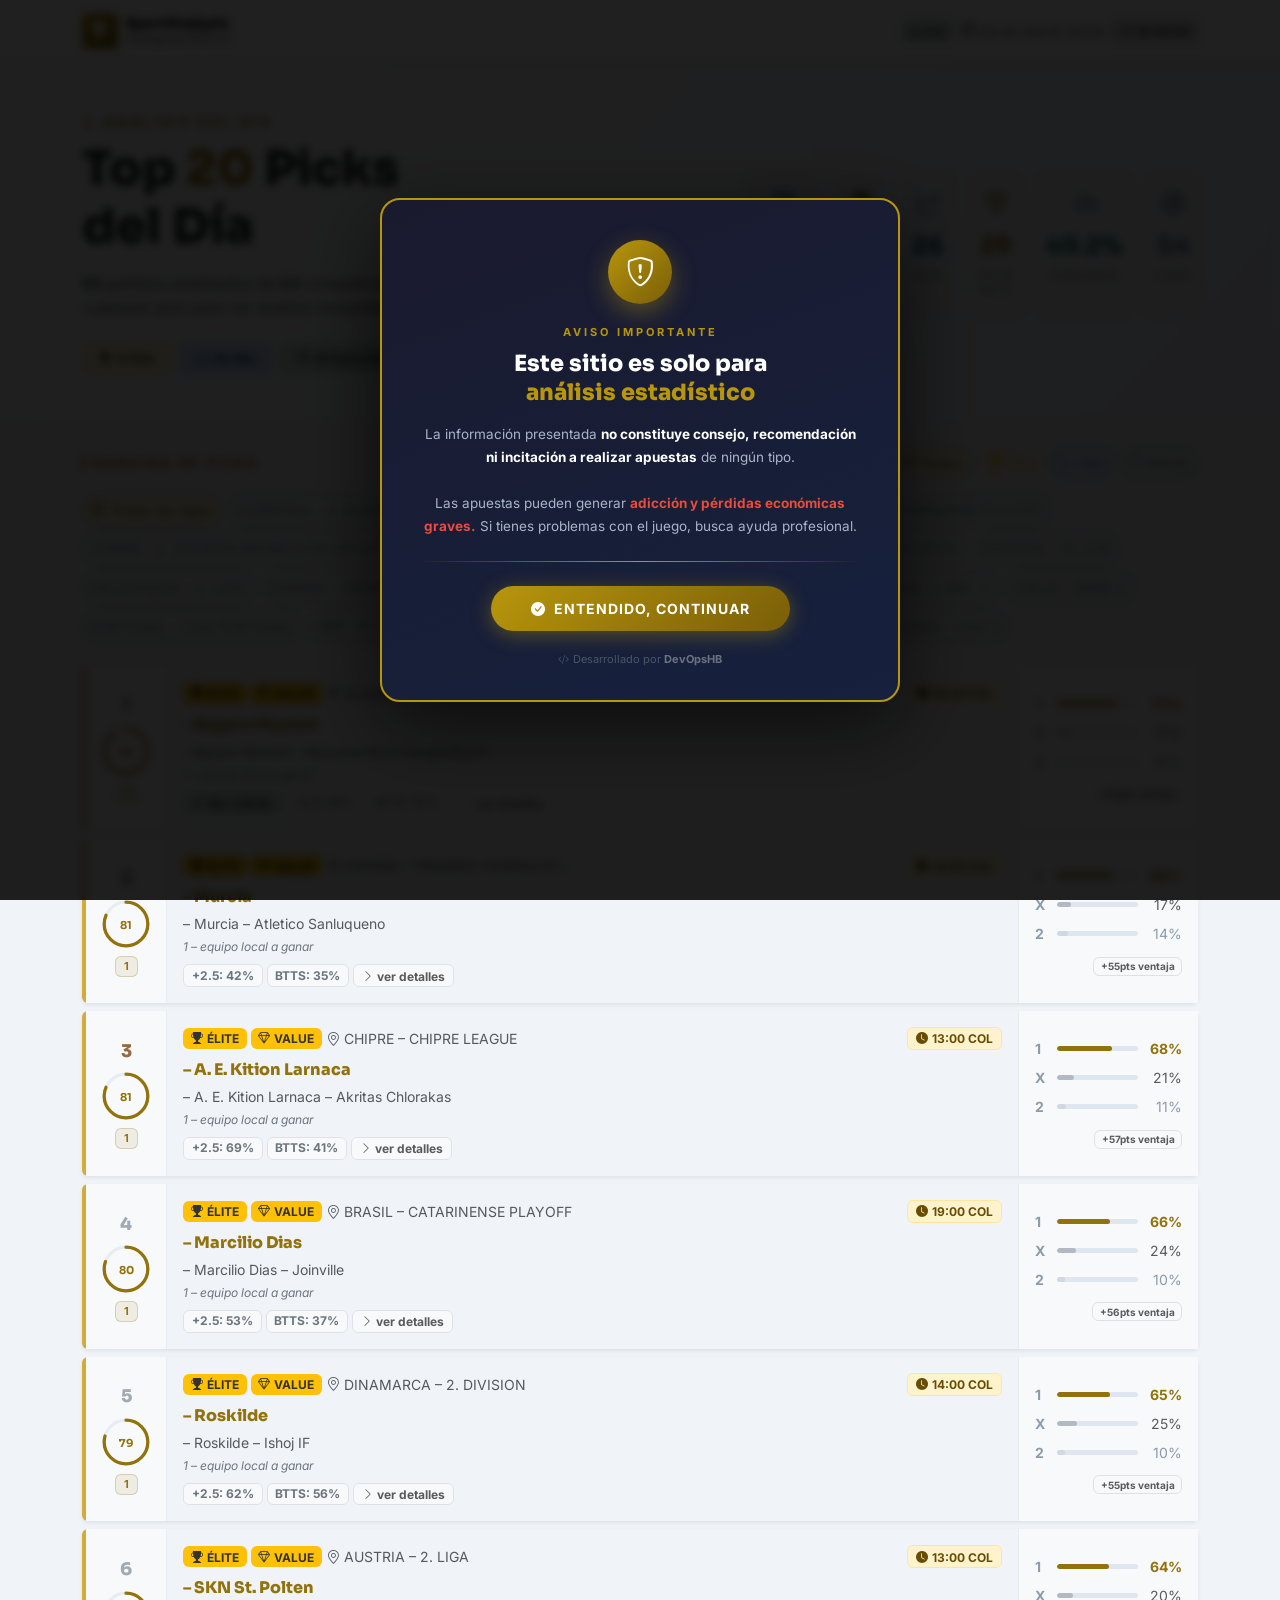
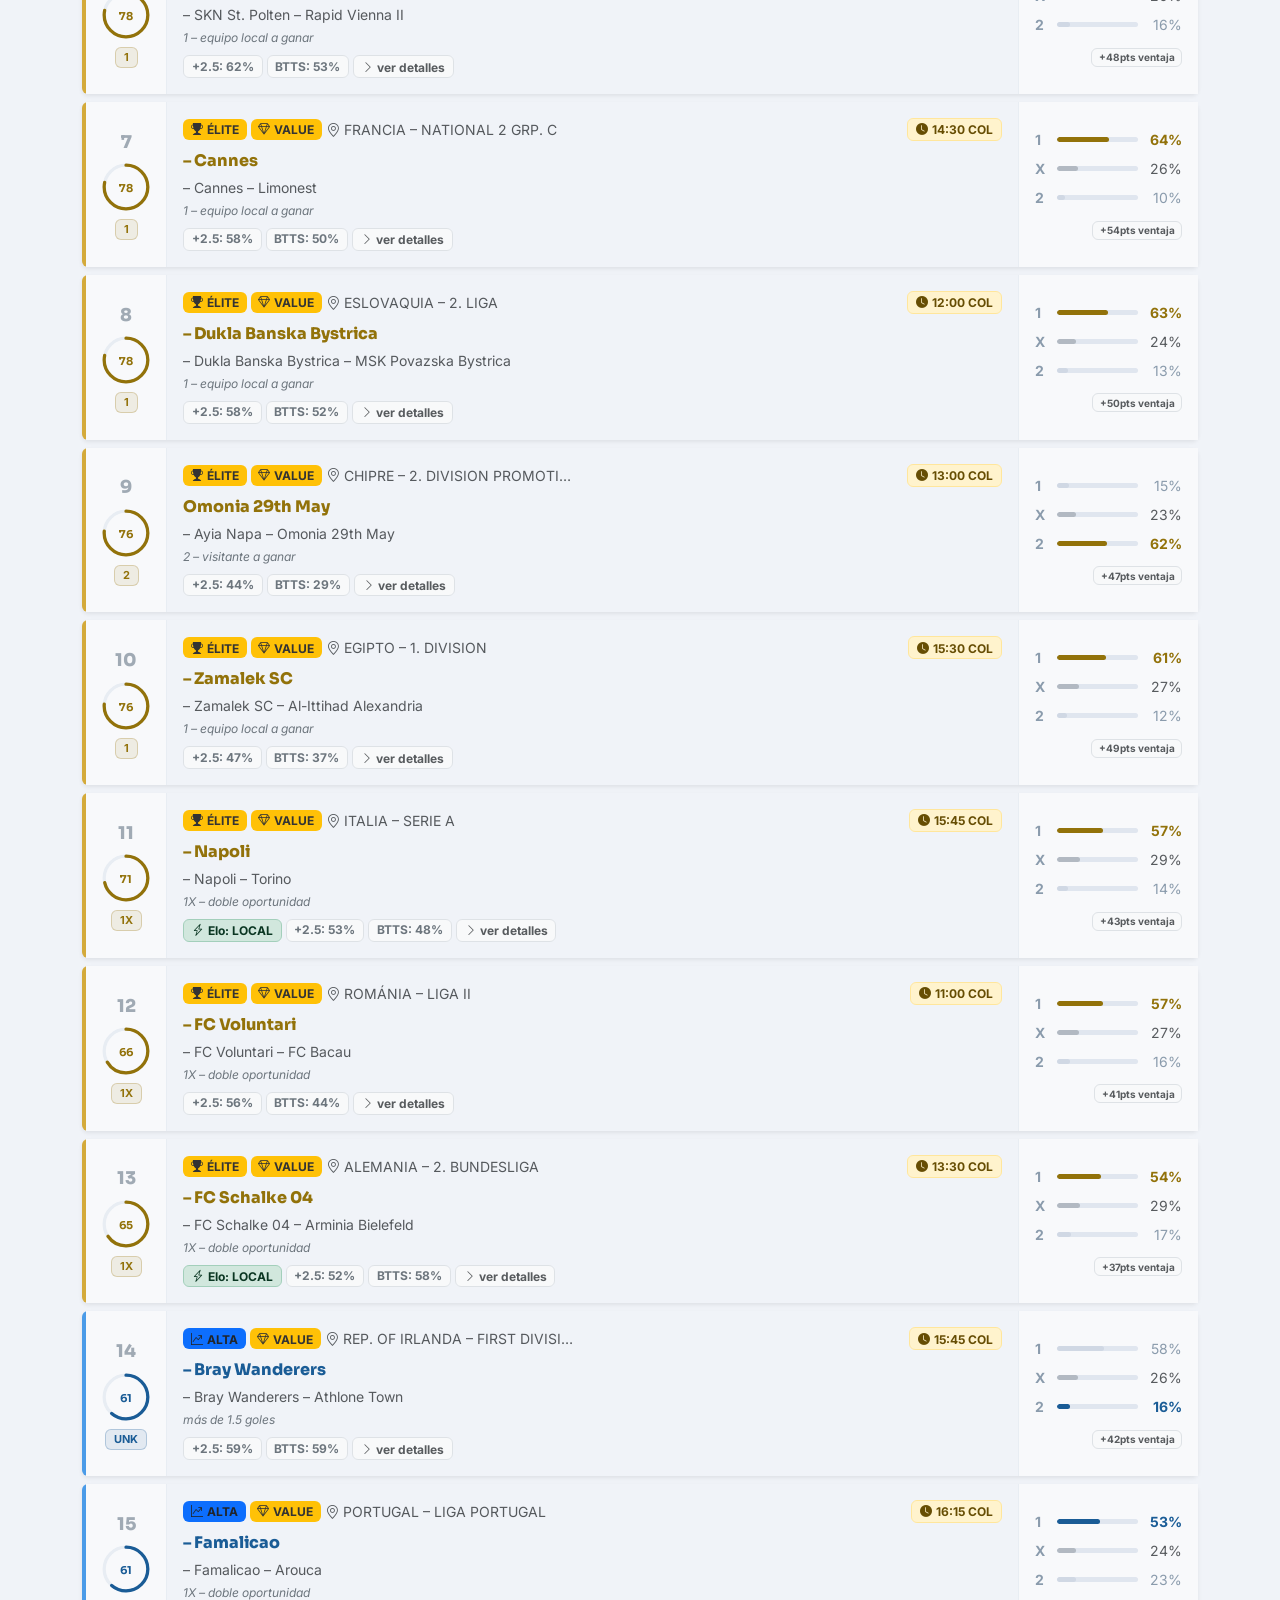
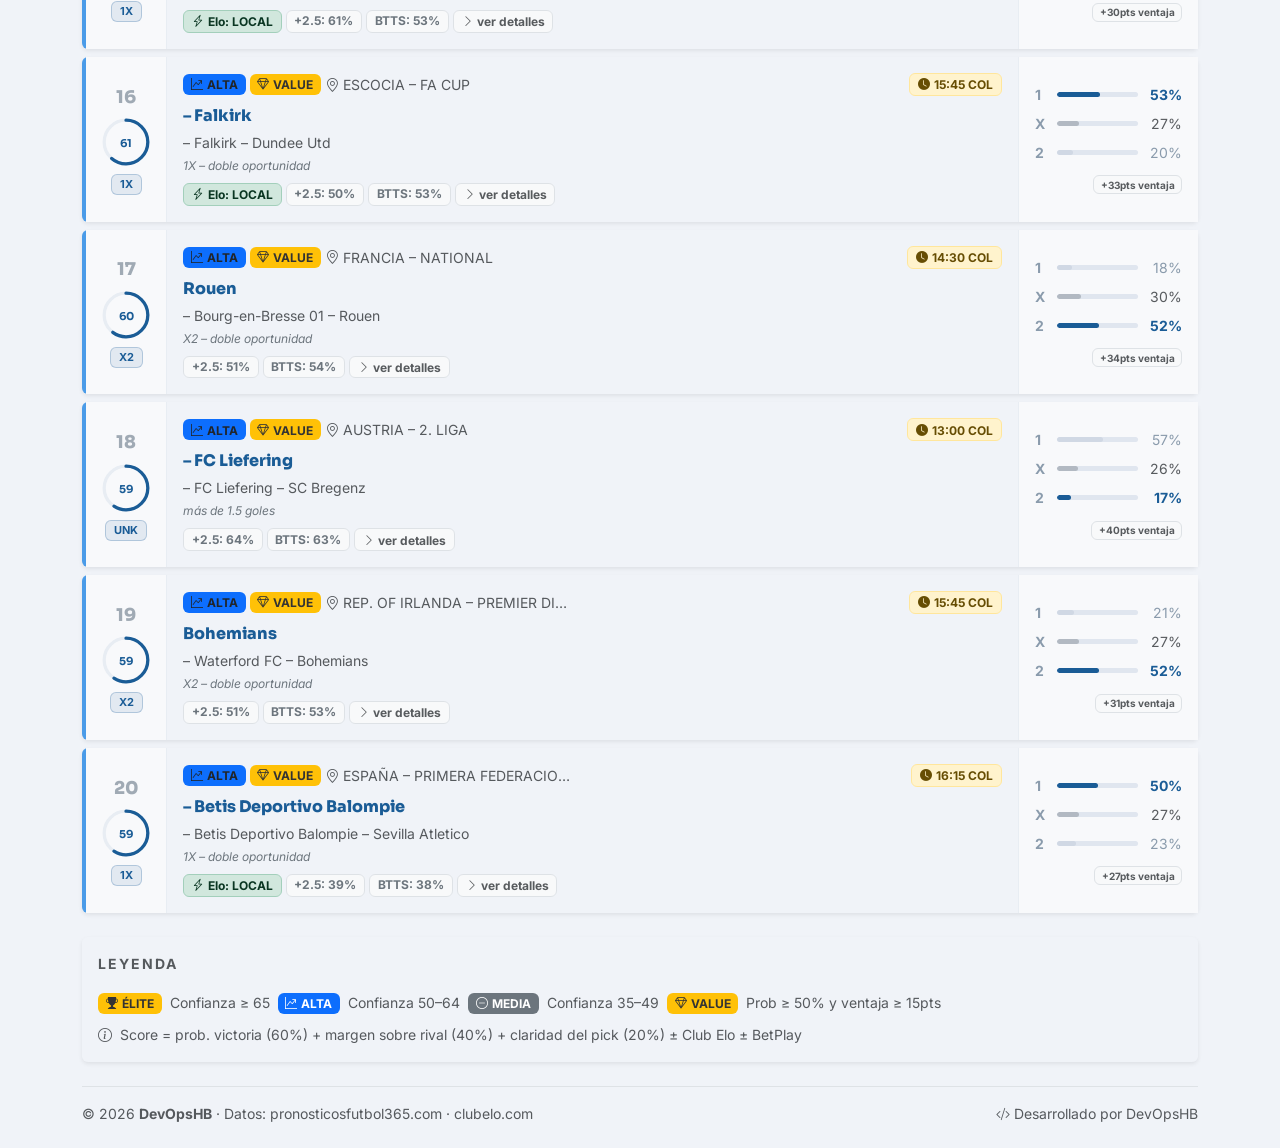
==== index.html @ 417c320a "pipeline act" ====
<!DOCTYPE html>
<html lang="es" data-bs-theme="light">
<head>
<meta charset="UTF-8"/>
<meta name="viewport" content="width=device-width,initial-scale=1"/>
<title>SportAnalysis · Top 20 Picks</title>
<link rel="icon" href="favicon.ico"/>
<link rel="preconnect" href="https://fonts.googleapis.com">
<link rel="preconnect" href="https://fonts.gstatic.com" crossorigin>
<link href="https://fonts.googleapis.com/css2?family=Sora:wght@300;400;600;700;800;900&family=Inter:wght@300;400;500;600&display=swap" rel="stylesheet">
<link href="https://cdn.jsdelivr.net/npm/bootstrap@5.3.3/dist/css/bootstrap.min.css" rel="stylesheet">
<link href="https://cdn.jsdelivr.net/npm/bootstrap-icons@1.11.3/font/bootstrap-icons.min.css" rel="stylesheet">
<style>
  :root {
    --bs-body-bg:#F0F3F8;
    --bs-body-font-family:'Inter',sans-serif;
    --gold:#92720A;--gold-lt:#FBF5E0;
  }
  body{background:var(--bs-body-bg);-webkit-font-smoothing:antialiased}
  h1,h2,h3,h4,h5,.fw-black{font-family:'Sora',sans-serif}
  .fw-black{font-weight:900!important}
  .navbar-brand{font-family:'Sora',sans-serif;font-weight:900}

  /* Cards */
  .card-match{transition:all .18s ease;border-left-width:4px!important}
  .card-match:hover{transform:translateY(-2px);box-shadow:0 8px 24px rgba(0,0,0,.1)!important}

  /* Tier buttons */
  .tier-btn.active{background:var(--gold-lt)!important;border-color:var(--gold)!important;color:var(--gold)!important;font-weight:600}
  .comp-chip.active{background:var(--gold-lt)!important;border-color:var(--gold)!important;color:var(--gold)!important;font-weight:600}

  /* Badge warning override */
  .badge.bg-warning{color:#333!important}

  /* Progress */
  .progress{border-radius:99px}
  .progress-bar{border-radius:99px;transition:width .5s ease}

  /* Offcanvas */
  .offcanvas-header{background:#FAFBFD}

  /* Animations */
  @keyframes fadeUp{from{opacity:0;transform:translateY(10px)}to{opacity:1;transform:translateY(0)}}
  .card-match{animation:fadeUp .3s ease both}
  .card-match:nth-child(1){animation-delay:0.04s}
.card-match:nth-child(2){animation-delay:0.08s}
.card-match:nth-child(3){animation-delay:0.12s}
.card-match:nth-child(4){animation-delay:0.16s}
.card-match:nth-child(5){animation-delay:0.20s}
.card-match:nth-child(6){animation-delay:0.24s}
.card-match:nth-child(7){animation-delay:0.28s}
.card-match:nth-child(8){animation-delay:0.32s}
.card-match:nth-child(9){animation-delay:0.36s}
.card-match:nth-child(10){animation-delay:0.40s}
.card-match:nth-child(11){animation-delay:0.44s}
.card-match:nth-child(12){animation-delay:0.48s}
.card-match:nth-child(13){animation-delay:0.52s}
.card-match:nth-child(14){animation-delay:0.56s}
.card-match:nth-child(15){animation-delay:0.60s}
.card-match:nth-child(16){animation-delay:0.64s}
.card-match:nth-child(17){animation-delay:0.68s}
.card-match:nth-child(18){animation-delay:0.72s}
.card-match:nth-child(19){animation-delay:0.76s}
.card-match:nth-child(20){animation-delay:0.80s}
.card-match:nth-child(21){animation-delay:0.84s}

  /* Hero gradient */
  .hero-section{background:linear-gradient(135deg,#FAFBFD 0%,#F0F5FF 100%);
    border-bottom:1px solid #DDE3EC}

  /* Navbar */
  .navbar{border-bottom:1px solid #DDE3EC;background:#fff!important}

  /* Scrollbar offcanvas */
  .offcanvas-body::-webkit-scrollbar{width:4px}
  .offcanvas-body::-webkit-scrollbar-thumb{background:#DDE3EC;border-radius:2px}

  @media(max-width:576px){
    .hero-section .display-5{font-size:1.75rem}
    .modal-body .row.g-3 .col-4{font-size:.9rem}
  }
</style>
</head>
<body>

<!-- MODAL CREADOR -->
<div class="modal fade" id="creatorModal" tabindex="-1">
  <div class="modal-dialog modal-dialog-centered">
    <div class="modal-content border-0 shadow-lg">
      <div class="modal-body text-center p-5">
        <img src="creador.png" class="rounded-3 mb-3 shadow-sm"
          style="width:80px;height:80px;object-fit:cover;border:2px solid var(--gold)"
          onerror="this.style.display='none'">
        <div class="small fw-bold text-uppercase mb-1" style="letter-spacing:3px;color:var(--gold)">
          Desarrollado por
        </div>
        <h4 class="fw-black mb-2">DevOpsHB</h4>
        <p class="text-muted small mb-4">
          Plataforma de análisis deportivo con scoring de confianza propio.<br>
          Datos: pronosticosfutbol365.com · Club Elo · BetPlay
        </p>
        <button type="button" class="btn btn-warning fw-bold px-4" data-bs-dismiss="modal" id="enterBtn">
          <i class="bi bi-play-fill me-1"></i>Ver análisis del día
        </button>
      </div>
    </div>
  </div>
</div>

<!-- NAVBAR -->
<nav class="navbar navbar-expand-lg sticky-top shadow-sm">
  <div class="container-xl">
    <a class="navbar-brand d-flex align-items-center gap-2" href="#">
      <div class="d-flex align-items-center justify-content-center rounded-2"
        style="width:36px;height:36px;background:linear-gradient(135deg,#B8960C,#7A5E08)">
        <i class="bi bi-trophy-fill text-white" style="font-size:1rem"></i>
      </div>
      <div>
        <div style="font-size:14px;line-height:1.1">SportAnalysis</div>
        <div class="text-muted fw-normal" style="font-size:10px">Intelligence Platform</div>
      </div>
    </a>
    <div class="ms-auto d-flex align-items-center gap-2">
      <span class="badge bg-success-subtle text-success-emphasis border border-success-subtle">
        <i class="bi bi-circle-fill me-1" style="font-size:6px"></i>Live
      </span>
      <span class="text-muted small d-none d-sm-inline">
        <i class="bi bi-calendar3 me-1"></i>06 de march 2026
      </span>
      <span class="badge bg-secondary-subtle text-secondary-emphasis border border-secondary-subtle small">
        <i class="bi bi-clock me-1"></i>10:44:04
      </span>
    </div>
  </div>
</nav>

<!-- BANNER AVISO LEGAL — popup central -->
<div id="avisoLegal" style="
  position:fixed;inset:0;z-index:9999;
  display:flex;align-items:center;justify-content:center;
  background:rgba(0,0,0,0.75);backdrop-filter:blur(4px)">
  <div style="
    background:linear-gradient(160deg,#1a1a2e 0%,#16213e 100%);
    border:2px solid #B8960C;border-radius:20px;
    max-width:520px;width:90%;padding:40px 36px 32px;
    box-shadow:0 24px 80px rgba(0,0,0,0.6);
    text-align:center;position:relative">

    <!-- Ícono central -->
    <div style="
      width:64px;height:64px;border-radius:50%;
      background:linear-gradient(135deg,#B8960C,#7A5E08);
      display:flex;align-items:center;justify-content:center;
      margin:0 auto 20px;box-shadow:0 8px 24px rgba(184,150,12,0.4)">
      <i class="bi bi-shield-exclamation" style="font-size:1.8rem;color:#fff"></i>
    </div>

    <!-- Título -->
    <div style="font-size:11px;letter-spacing:3px;color:#B8960C;font-weight:700;margin-bottom:8px;text-transform:uppercase">
      Aviso Importante
    </div>
    <h3 style="color:#fff;font-weight:900;font-size:1.4rem;margin-bottom:16px;line-height:1.3">
      Este sitio es solo para<br><span style="color:#B8960C">análisis estadístico</span>
    </h3>

    <!-- Cuerpo -->
    <p style="color:#aab4c8;font-size:13.5px;line-height:1.7;margin-bottom:24px">
      La información presentada <strong style="color:#fff">no constituye consejo, recomendación
      ni incitación a realizar apuestas</strong> de ningún tipo.<br><br>
      Las apuestas pueden generar <strong style="color:#e74c3c">adicción y pérdidas económicas graves.</strong>
      Si tienes problemas con el juego, busca ayuda profesional.
    </p>

    <!-- Línea divisora -->
    <div style="height:1px;background:linear-gradient(90deg,transparent,#B8960C,transparent);margin-bottom:24px"></div>

    <!-- Botón aceptar -->
    <button onclick="document.getElementById('avisoLegal').style.display='none'"
      style="
        background:linear-gradient(135deg,#B8960C,#7A5E08);
        color:#fff;border:none;border-radius:50px;
        padding:12px 40px;font-size:14px;font-weight:700;
        cursor:pointer;letter-spacing:1px;text-transform:uppercase;
        box-shadow:0 4px 20px rgba(184,150,12,0.4);
        transition:transform .15s,box-shadow .15s"
      onmouseover="this.style.transform='scale(1.05)';this.style.boxShadow='0 6px 28px rgba(184,150,12,0.6)'"
      onmouseout="this.style.transform='scale(1)';this.style.boxShadow='0 4px 20px rgba(184,150,12,0.4)'">
      <i class="bi bi-check-circle-fill me-2"></i>Entendido, continuar
    </button>

    <!-- Dev credit -->
    <div style="margin-top:20px;color:#4a5568;font-size:11px">
      <i class="bi bi-code-slash me-1"></i>Desarrollado por <strong style="color:#6b7280">DevOpsHB</strong>
    </div>
  </div>
</div>

<!-- HERO -->
<section class="hero-section py-5">
  <div class="container-xl">
    <div class="row align-items-center">
      <div class="col-lg-7">
        <div class="small fw-bold text-uppercase mb-2" style="letter-spacing:3px;color:var(--gold)">
          <i class="bi bi-stars me-1"></i>Análisis del día
        </div>
        <h1 class="display-5 fw-black mb-3">
          Top <span style="color:var(--gold)">20</span> Picks<br>del Día
        </h1>
        <p class="text-muted mb-4" style="max-width:480px">
          <strong>95</strong> partidos analizados de
          <strong>54</strong> competiciones.
          Haz clic en cualquier pick para ver análisis completo.
        </p>
        <div class="d-flex flex-wrap gap-2">
          <span class="badge bg-warning-subtle text-warning-emphasis border border-warning-subtle px-3 py-2">
            <i class="bi bi-trophy-fill me-1"></i>13 Élite
          </span>
          <span class="badge bg-primary-subtle text-primary-emphasis border border-primary-subtle px-3 py-2">
            <i class="bi bi-graph-up-arrow me-1"></i>26 Alta
          </span>
          <span class="badge bg-success-subtle text-success-emphasis border border-success-subtle px-3 py-2">
            <i class="bi bi-gem me-1"></i>29 Value Bets
          </span>
          <span class="badge bg-info-subtle text-info-emphasis border border-info-subtle px-3 py-2">
            <i class="bi bi-speedometer2 me-1"></i>Conf. prom: 49.2%
          </span>
        </div>
      </div>
      <div class="col-lg-5 d-none d-lg-block">
        <div class="row g-3">
          <div class="col"><div class="card border-0 shadow-sm text-center py-3 px-2 h-100"><i class="bi bi-calendar-event mb-2" style="font-size:1.4rem;color:#1A5C96"></i><div class="fw-black mb-1" style="font-size:1.5rem;color:#1A5C96">95</div><div class="text-uppercase text-muted" style="font-size:10px;letter-spacing:1px">Partidos</div></div></div>
          <div class="col"><div class="card border-0 shadow-sm text-center py-3 px-2 h-100"><i class="bi bi-trophy-fill mb-2" style="font-size:1.4rem;color:#92720A"></i><div class="fw-black mb-1" style="font-size:1.5rem;color:#92720A">13</div><div class="text-uppercase text-muted" style="font-size:10px;letter-spacing:1px">Élite</div></div></div>
          <div class="col"><div class="card border-0 shadow-sm text-center py-3 px-2 h-100"><i class="bi bi-graph-up-arrow mb-2" style="font-size:1.4rem;color:#1A5C96"></i><div class="fw-black mb-1" style="font-size:1.5rem;color:#1A5C96">26</div><div class="text-uppercase text-muted" style="font-size:10px;letter-spacing:1px">Alta</div></div></div>
          <div class="col"><div class="card border-0 shadow-sm text-center py-3 px-2 h-100"><i class="bi bi-gem mb-2" style="font-size:1.4rem;color:#92720A"></i><div class="fw-black mb-1" style="font-size:1.5rem;color:#92720A">29</div><div class="text-uppercase text-muted" style="font-size:10px;letter-spacing:1px">Value Bets</div></div></div>
          <div class="col"><div class="card border-0 shadow-sm text-center py-3 px-2 h-100"><i class="bi bi-speedometer2 mb-2" style="font-size:1.4rem;color:#1A7A60"></i><div class="fw-black mb-1" style="font-size:1.5rem;color:#1A7A60">49.2%</div><div class="text-uppercase text-muted" style="font-size:10px;letter-spacing:1px">Confianza</div></div></div>
          <div class="col"><div class="card border-0 shadow-sm text-center py-3 px-2 h-100"><i class="bi bi-globe mb-2" style="font-size:1.4rem;color:#6A7A8A"></i><div class="fw-black mb-1" style="font-size:1.5rem;color:#6A7A8A">54</div><div class="text-uppercase text-muted" style="font-size:10px;letter-spacing:1px">Ligas</div></div></div>
        </div>
      </div>
    </div>
  </div>
</section>

<!-- MAIN -->
<div class="container-xl py-4">

  <!-- Filtros -->
  <div class="d-flex align-items-center justify-content-between flex-wrap gap-3 mb-3">
    <div class="small fw-bold text-uppercase d-flex align-items-center gap-2" style="letter-spacing:2px;color:var(--gold)">
      <span style="display:inline-block;width:3px;height:16px;background:var(--gold);border-radius:2px"></span>
      Ranking de Picks
    </div>
    <div class="d-flex gap-2 flex-wrap" id="tier-btns">
      <button class="btn btn-sm btn-outline-secondary rounded-pill tier-btn active" data-t="ALL">
        <i class="bi bi-grid-3x3-gap me-1"></i>Todos
      </button>
      <button class="btn btn-sm btn-outline-warning rounded-pill tier-btn" data-t="ELITE">
        <i class="bi bi-trophy-fill me-1"></i>Élite
      </button>
      <button class="btn btn-sm btn-outline-primary rounded-pill tier-btn" data-t="ALTA">
        <i class="bi bi-graph-up-arrow me-1"></i>Alta
      </button>
      <button class="btn btn-sm btn-outline-secondary rounded-pill tier-btn" data-t="MEDIA">
        <i class="bi bi-dash-circle me-1"></i>Media
      </button>
    </div>
  </div>

  <!-- Chips ligas -->
  <div class="d-flex flex-wrap gap-2 mb-4" id="comp-chips">
    <button class="btn btn-sm btn-outline-secondary comp-chip rounded-pill active" data-comp="ALL">
      <i class="bi bi-globe me-1"></i>Todas las ligas
    </button>
    <button class="btn btn-sm btn-outline-secondary comp-chip rounded-pill" data-comp="ALEMANIA – 2. BUNDESLIGA">ALEMANIA – 2. BUNDESLIGA</button><button class="btn btn-sm btn-outline-secondary comp-chip rounded-pill" data-comp="ALEMANIA – BUNDESLIGA">ALEMANIA – BUNDESLIGA</button><button class="btn btn-sm btn-outline-secondary comp-chip rounded-pill" data-comp="AUSTRIA – 2. LIGA">AUSTRIA – 2. LIGA</button><button class="btn btn-sm btn-outline-secondary comp-chip rounded-pill" data-comp="BRASIL – CATARINENSE PLAYOFF">BRASIL – CATARINENSE PLAYOFF</button><button class="btn btn-sm btn-outline-secondary comp-chip rounded-pill" data-comp="CHIPRE – 2. DIVISION PROMOTION GROUP">CHIPRE – 2. DIVISION PROMOTION GROUP</button><button class="btn btn-sm btn-outline-secondary comp-chip rounded-pill" data-comp="CHIPRE – CHIPRE LEAGUE">CHIPRE – CHIPRE LEAGUE</button><button class="btn btn-sm btn-outline-secondary comp-chip rounded-pill" data-comp="DINAMARCA – 2. DIVISION">DINAMARCA – 2. DIVISION</button><button class="btn btn-sm btn-outline-secondary comp-chip rounded-pill" data-comp="EGIPTO – 1. DIVISION">EGIPTO – 1. DIVISION</button><button class="btn btn-sm btn-outline-secondary comp-chip rounded-pill" data-comp="ESCOCIA – FA CUP">ESCOCIA – FA CUP</button><button class="btn btn-sm btn-outline-secondary comp-chip rounded-pill" data-comp="ESLOVAQUIA – 2. LIGA">ESLOVAQUIA – 2. LIGA</button><button class="btn btn-sm btn-outline-secondary comp-chip rounded-pill" data-comp="ESPAÑA – PRIMERA FEDERACION – GROUP 2">ESPAÑA – PRIMERA FEDERACION – GROUP 2</button><button class="btn btn-sm btn-outline-secondary comp-chip rounded-pill" data-comp="FRANCIA – NATIONAL">FRANCIA – NATIONAL</button><button class="btn btn-sm btn-outline-secondary comp-chip rounded-pill" data-comp="FRANCIA – NATIONAL 2 GRP. C">FRANCIA – NATIONAL 2 GRP. C</button><button class="btn btn-sm btn-outline-secondary comp-chip rounded-pill" data-comp="ITALIA – SERIE A">ITALIA – SERIE A</button><button class="btn btn-sm btn-outline-secondary comp-chip rounded-pill" data-comp="PORTUGAL – LIGA PORTUGAL">PORTUGAL – LIGA PORTUGAL</button><button class="btn btn-sm btn-outline-secondary comp-chip rounded-pill" data-comp="REP. OF IRLANDA – FIRST DIVISION">REP. OF IRLANDA – FIRST DIVISION</button><button class="btn btn-sm btn-outline-secondary comp-chip rounded-pill" data-comp="REP. OF IRLANDA – PREMIER DIVISION">REP. OF IRLANDA – PREMIER DIVISION</button><button class="btn btn-sm btn-outline-secondary comp-chip rounded-pill" data-comp="ROMÁNIA – LIGA II">ROMÁNIA – LIGA II</button>
  </div>

  <!-- Cards -->
  <div id="cards">
<div class="card mb-2 border-0 shadow-sm card-match" data-tier="ELITE"
  data-comp="ALEMANIA – BUNDESLIGA"
  style="border-left:4px solid #D4AA3A!important;cursor:pointer"
  data-bs-toggle="offcanvas" data-bs-target="#m1">
  <div class="card-body p-0">
    <div class="row g-0 align-items-stretch">

      <!-- LEFT: rank + ring + pick -->
      <div class="col-auto d-flex flex-column align-items-center justify-content-center gap-2 px-3 py-3"
        style="background:#F8F9FB;border-right:1px solid #E8EDF3;min-width:80px">
        <span class="fw-black" style="font-size:1.1rem;color:#92720A">1</span>
        <svg viewBox="0 0 44 44" width="48" height="48" class="flex-shrink-0"><circle cx="22" cy="22" r="20" fill="none" stroke="#E8EDF3" stroke-width="3"/><circle cx="22" cy="22" r="20" fill="none" stroke="#92720A" stroke-width="3" stroke-dasharray="115.6 125.7" stroke-linecap="round" transform="rotate(-90 22 22)"/><text x="22" y="27" text-anchor="middle" fill="#92720A" font-size="10" font-weight="700" font-family='Sora,sans-serif'>92</text></svg>
        <span class="badge px-2 py-1 fw-bold" style="background:#92720A18;color:#92720A;border:1px solid #92720A40;font-size:11px">1</span>
      </div>

      <!-- CENTER: info -->
      <div class="col py-3 px-3" style="min-width:0">
        <div class="d-flex align-items-center flex-wrap gap-1 mb-2">
          <span class="badge bg-warning text-dark">
            <i class="bi bi-trophy-fill me-1"></i>ÉLITE
          </span>
          <span class="badge bg-warning text-dark small"><i class="bi bi-gem me-1"></i>VALUE</span>
          <span class="text-muted small text-truncate" style="max-width:250px">
            <i class="bi bi-geo-alt me-1"></i>ALEMANIA – BUNDESLIGA
          </span>
          <span class="badge bg-warning-subtle text-warning-emphasis border border-warning-subtle ms-auto"><i class="bi bi-clock-fill me-1"></i>15:30 COL</span>
        </div>
        <div class="fw-black text-truncate mb-1" style="font-size:1rem;color:#92720A">– Bayern Munich</div>
        <div class="text-muted small text-truncate mb-1">– Bayern Munich – Borussia Monchengladbach</div>
        <div class="fst-italic text-secondary text-truncate mb-2" style="font-size:12px">1 – equipo local a ganar</div>
        <div class="d-flex flex-wrap gap-1">
          <span class="badge bg-success-subtle text-success-emphasis border border-success-subtle small"><i class="bi bi-lightning-charge me-1"></i>Elo: LOCAL</span>
          <span class="badge bg-light text-secondary border small">+2.5: 81%</span>
          <span class="badge bg-light text-secondary border small">BTTS: 57%</span>
          <span class="badge bg-light text-muted border small">
            <i class="bi bi-chevron-right"></i> ver detalles
          </span>
        </div>
      </div>

      <!-- RIGHT: prob bars -->
      <div class="col-auto d-none d-md-flex flex-column justify-content-center px-3 py-3"
        style="min-width:180px;background:#F8F9FB;border-left:1px solid #E8EDF3">
        <div class="d-flex align-items-center gap-2 mb-2">
          <span class="small fw-bold" style="width:14px;color:#8A9BAC">1</span>
          <div class="progress flex-grow-1" style="height:5px;background:#E0E6EF">
            <div class="progress-bar" style="width:73%;background:#92720A"></div>
          </div>
          <span class="small fw-bold" style="width:36px;text-align:right;color:#92720A">73%</span>
        </div>
        <div class="d-flex align-items-center gap-2 mb-2">
          <span class="small fw-bold" style="width:14px;color:#8A9BAC">X</span>
          <div class="progress flex-grow-1" style="height:5px;background:#E0E6EF">
            <div class="progress-bar bg-secondary" style="width:17%;opacity:.4"></div>
          </div>
          <span class="small text-muted" style="width:36px;text-align:right">17%</span>
        </div>
        <div class="d-flex align-items-center gap-2">
          <span class="small fw-bold" style="width:14px;color:#8A9BAC">2</span>
          <div class="progress flex-grow-1" style="height:5px;background:#E0E6EF">
            <div class="progress-bar" style="width:10%;background:#D0D8E4"></div>
          </div>
          <span class="small fw-normal" style="width:36px;text-align:right;color:#8A9BAC">10%</span>
        </div>
        <div class="text-end mt-2">
          <span class="badge bg-light text-muted border" style="font-size:10px">+63pts ventaja</span>
        </div>
      </div>
    </div>
  </div>
</div>

<div class="offcanvas offcanvas-end" tabindex="-1" id="m1" style="width:min(600px,100vw)">
  <div class="offcanvas-header border-bottom" style="border-left:4px solid #92720A">
    <div class="flex-grow-1 min-width-0">
      <div class="d-flex align-items-center flex-wrap gap-2 mb-2">
        <span class="badge bg-warning text-dark">
          <i class="bi bi-trophy-fill me-1"></i>ÉLITE
        </span>
        <span class="badge bg-warning text-dark ms-1"><i class="bi bi-gem me-1"></i>VALUE BET</span>
        <span class="text-muted small"><i class="bi bi-trophy me-1"></i>ALEMANIA – BUNDESLIGA</span>
        <span class="badge bg-warning-subtle text-warning-emphasis border border-warning-subtle ms-auto"><i class="bi bi-clock-fill me-1"></i>15:30 COL</span>
      </div>
      <h5 class="mb-1 fw-black" style="color:#92720A">– Bayern Munich</h5>
      <div class="text-muted small">– Bayern Munich – Borussia Monchengladbach</div>
      <div class="fst-italic text-secondary" style="font-size:12px">1 – equipo local a ganar</div>
    </div>
    <button type="button" class="btn-close ms-3" data-bs-dismiss="offcanvas"></button>
  </div>
  <div class="offcanvas-body">

    <!-- KPIs -->
    <div class="row g-3 mb-1">
      <div class="col-4">
        <div class="card border-0 text-center py-3" style="background:#FBF5E0;border:1px solid #D4AA3A!important">
          <div class="small fw-bold mb-1" style="color:#92720A;letter-spacing:1px">CONFIANZA</div>
          <div style="font-size:2rem;font-weight:900;color:#92720A;line-height:1">92<span style="font-size:1rem">%</span></div>
        </div>
      </div>
      <div class="col-4">
        <div class="card border-0 bg-light text-center py-3">
          <div class="small fw-bold text-muted mb-1" style="letter-spacing:1px">PICK</div>
          <div style="font-size:2rem;font-weight:900;color:#92720A;line-height:1">1</div>
        </div>
      </div>
      <div class="col-4">
        <div class="card border-0 bg-light text-center py-3">
          <div class="small fw-bold text-muted mb-1" style="letter-spacing:1px">VENTAJA</div>
          <div style="font-size:2rem;font-weight:900;line-height:1">+63<span style="font-size:1rem">pts</span></div>
        </div>
      </div>
    </div>

    <!-- 1X2 -->
    <div class="d-flex align-items-center gap-2 mt-4 mb-2 pb-2 border-bottom border-warning-subtle"><i class="bi bi-bar-chart-fill text-warning"></i><span class="fw-bold text-uppercase small" style="letter-spacing:1.5px;color:#92720A">Probabilidades de resultado</span></div>
    <div class="row g-2 mb-1">
      <div class="col-4"><div class="text-center p-2 rounded-3 border h-100" style="background:#92720A15;border-color:#92720A50!important"><div class="fw-bold small mb-1" style="color:#92720A">LOCAL (1)</div><div class="fw-black" style="font-size:1.4rem;color:#92720A">73%</div></div></div>
      <div class="col-4"><div class="text-center p-2 rounded-3 border border-light-subtle bg-light h-100"><div class="text-muted small mb-1">EMPATE (X)</div><div class="fw-bold text-secondary" style="font-size:1.4rem">17%</div></div></div>
      <div class="col-4"><div class="text-center p-2 rounded-3 border border-light-subtle bg-light h-100"><div class="text-muted small mb-1">VISITA (2)</div><div class="fw-bold text-secondary" style="font-size:1.4rem">10%</div></div></div>
    </div>

    <!-- HT -->
    <div class="d-flex align-items-center gap-2 mt-4 mb-2 pb-2 border-bottom border-warning-subtle"><i class="bi bi-hourglass-split text-warning"></i><span class="fw-bold text-uppercase small" style="letter-spacing:1.5px;color:#92720A">Medio tiempo</span></div>
    <div class="row g-2 mb-1">
      <div class="col-4"><div class="text-center p-2 rounded-3 border border-light-subtle bg-light h-100"><div class="text-muted small mb-1">HT Local</div><div class="fw-bold text-secondary" style="font-size:1.4rem">54%</div></div></div>
      <div class="col-4"><div class="text-center p-2 rounded-3 border border-light-subtle bg-light h-100"><div class="text-muted small mb-1">HT Empate</div><div class="fw-bold text-secondary" style="font-size:1.4rem">36%</div></div></div>
      <div class="col-4"><div class="text-center p-2 rounded-3 border border-light-subtle bg-light h-100"><div class="text-muted small mb-1">HT Visita</div><div class="fw-bold text-secondary" style="font-size:1.4rem">10%</div></div></div>
    </div>

    <!-- Goles -->
    <div class="d-flex align-items-center gap-2 mt-4 mb-2 pb-2 border-bottom border-warning-subtle"><i class="bi bi-bullseye text-warning"></i><span class="fw-bold text-uppercase small" style="letter-spacing:1.5px;color:#92720A">Mercado de goles</span></div>
    <div class="row g-2 mb-1">
      <div class="col"><div class="text-center p-2 rounded-3 border h-100" style="background:#22A86E15;border-color:#22A86E50!important"><div class="fw-bold small mb-1" style="color:#22A86E">+1.5</div><div class="fw-black" style="font-size:1.4rem;color:#22A86E">94%</div></div></div>
      <div class="col"><div class="text-center p-2 rounded-3 border h-100" style="background:#22A86E15;border-color:#22A86E50!important"><div class="fw-bold small mb-1" style="color:#22A86E">+2.5</div><div class="fw-black" style="font-size:1.4rem;color:#22A86E">81%</div></div></div>
      <div class="col"><div class="text-center p-2 rounded-3 border border-light-subtle bg-light h-100"><div class="text-muted small mb-1">+3.5</div><div class="fw-bold text-secondary" style="font-size:1.4rem">55%</div></div></div>
      <div class="col"><div class="text-center p-2 rounded-3 border border-light-subtle bg-light h-100"><div class="text-muted small mb-1">BTTS Sí</div><div class="fw-bold text-secondary" style="font-size:1.4rem">57%</div></div></div>
      <div class="col"><div class="text-center p-2 rounded-3 border border-light-subtle bg-light h-100"><div class="text-muted small mb-1">BTTS No</div><div class="fw-bold text-secondary" style="font-size:1.4rem">43%</div></div></div>
    </div>

    
        <div class="d-flex align-items-center gap-2 mt-4 mb-2 pb-2 border-bottom border-warning-subtle"><i class="bi bi-lightning-charge-fill text-warning"></i><span class="fw-bold text-uppercase small" style="letter-spacing:1.5px;color:#92720A">Club Elo — Fuerza histórica</span></div>
        
        <div class="row g-2 mb-2">
          <div class="col-6">
            <div class="card border-0 bg-light text-center py-3">
              <div class="text-muted small mb-1">– Bayern Munich</div>
              <div class="fw-black" style="font-size:1.8rem">1985</div>
              <div class="badge bg-secondary-subtle text-secondary-emphasis">ELO</div>
            </div>
          </div>
          <div class="col-6">
            <div class="card border-0 bg-light text-center py-3">
              <div class="text-muted small mb-1">Borussia Monchengladbach</div>
              <div class="fw-black" style="font-size:1.8rem">1615</div>
              <div class="badge bg-secondary-subtle text-secondary-emphasis">ELO</div>
            </div>
          </div>
        </div>
        <div class="d-flex justify-content-between align-items-center py-2 border-bottom border-light"><span class="text-muted small"><i class='bi bi-arrows-expand-vertical'></i> Diferencia</span><span class="fw-bold text-warning-emphasis small">+370 pts</span></div>
        <div class="d-flex justify-content-between align-items-center py-2 border-bottom border-light"><span class="text-muted small"><i class='bi bi-star-fill'></i> Favorito por Elo</span><span class="fw-semibold small">LOCAL</span></div>
    
    

    <div class="mt-4 p-3 rounded-3 bg-light border border-light-subtle">
      <div class="small text-muted" style="line-height:1.6">
        <i class="bi bi-info-circle me-1"></i>
        Score = prob. victoria (60%) + margen (40%) + claridad pick (20%) ± Elo ± BetPlay.<br>
        Solo fines informativos. No constituye consejo de apuestas.
      </div>
    </div>
  </div>
</div>
<div class="card mb-2 border-0 shadow-sm card-match" data-tier="ELITE"
  data-comp="ESPAÑA – PRIMERA FEDERACION – GROUP 2"
  style="border-left:4px solid #D4AA3A!important;cursor:pointer"
  data-bs-toggle="offcanvas" data-bs-target="#m2">
  <div class="card-body p-0">
    <div class="row g-0 align-items-stretch">

      <!-- LEFT: rank + ring + pick -->
      <div class="col-auto d-flex flex-column align-items-center justify-content-center gap-2 px-3 py-3"
        style="background:#F8F9FB;border-right:1px solid #E8EDF3;min-width:80px">
        <span class="fw-black" style="font-size:1.1rem;color:#707888">2</span>
        <svg viewBox="0 0 44 44" width="48" height="48" class="flex-shrink-0"><circle cx="22" cy="22" r="20" fill="none" stroke="#E8EDF3" stroke-width="3"/><circle cx="22" cy="22" r="20" fill="none" stroke="#92720A" stroke-width="3" stroke-dasharray="101.8 125.7" stroke-linecap="round" transform="rotate(-90 22 22)"/><text x="22" y="27" text-anchor="middle" fill="#92720A" font-size="10" font-weight="700" font-family='Sora,sans-serif'>81</text></svg>
        <span class="badge px-2 py-1 fw-bold" style="background:#92720A18;color:#92720A;border:1px solid #92720A40;font-size:11px">1</span>
      </div>

      <!-- CENTER: info -->
      <div class="col py-3 px-3" style="min-width:0">
        <div class="d-flex align-items-center flex-wrap gap-1 mb-2">
          <span class="badge bg-warning text-dark">
            <i class="bi bi-trophy-fill me-1"></i>ÉLITE
          </span>
          <span class="badge bg-warning text-dark small"><i class="bi bi-gem me-1"></i>VALUE</span>
          <span class="text-muted small text-truncate" style="max-width:250px">
            <i class="bi bi-geo-alt me-1"></i>ESPAÑA – PRIMERA FEDERACION – GROUP 2
          </span>
          <span class="badge bg-warning-subtle text-warning-emphasis border border-warning-subtle ms-auto"><i class="bi bi-clock-fill me-1"></i>14:00 COL</span>
        </div>
        <div class="fw-black text-truncate mb-1" style="font-size:1rem;color:#92720A">– Murcia</div>
        <div class="text-muted small text-truncate mb-1">– Murcia – Atletico Sanluqueno</div>
        <div class="fst-italic text-secondary text-truncate mb-2" style="font-size:12px">1 – equipo local a ganar</div>
        <div class="d-flex flex-wrap gap-1">
          
          <span class="badge bg-light text-secondary border small">+2.5: 42%</span>
          <span class="badge bg-light text-secondary border small">BTTS: 35%</span>
          <span class="badge bg-light text-muted border small">
            <i class="bi bi-chevron-right"></i> ver detalles
          </span>
        </div>
      </div>

      <!-- RIGHT: prob bars -->
      <div class="col-auto d-none d-md-flex flex-column justify-content-center px-3 py-3"
        style="min-width:180px;background:#F8F9FB;border-left:1px solid #E8EDF3">
        <div class="d-flex align-items-center gap-2 mb-2">
          <span class="small fw-bold" style="width:14px;color:#8A9BAC">1</span>
          <div class="progress flex-grow-1" style="height:5px;background:#E0E6EF">
            <div class="progress-bar" style="width:69%;background:#92720A"></div>
          </div>
          <span class="small fw-bold" style="width:36px;text-align:right;color:#92720A">69%</span>
        </div>
        <div class="d-flex align-items-center gap-2 mb-2">
          <span class="small fw-bold" style="width:14px;color:#8A9BAC">X</span>
          <div class="progress flex-grow-1" style="height:5px;background:#E0E6EF">
            <div class="progress-bar bg-secondary" style="width:17%;opacity:.4"></div>
          </div>
          <span class="small text-muted" style="width:36px;text-align:right">17%</span>
        </div>
        <div class="d-flex align-items-center gap-2">
          <span class="small fw-bold" style="width:14px;color:#8A9BAC">2</span>
          <div class="progress flex-grow-1" style="height:5px;background:#E0E6EF">
            <div class="progress-bar" style="width:14%;background:#D0D8E4"></div>
          </div>
          <span class="small fw-normal" style="width:36px;text-align:right;color:#8A9BAC">14%</span>
        </div>
        <div class="text-end mt-2">
          <span class="badge bg-light text-muted border" style="font-size:10px">+55pts ventaja</span>
        </div>
      </div>
    </div>
  </div>
</div>

<div class="offcanvas offcanvas-end" tabindex="-1" id="m2" style="width:min(600px,100vw)">
  <div class="offcanvas-header border-bottom" style="border-left:4px solid #92720A">
    <div class="flex-grow-1 min-width-0">
      <div class="d-flex align-items-center flex-wrap gap-2 mb-2">
        <span class="badge bg-warning text-dark">
          <i class="bi bi-trophy-fill me-1"></i>ÉLITE
        </span>
        <span class="badge bg-warning text-dark ms-1"><i class="bi bi-gem me-1"></i>VALUE BET</span>
        <span class="text-muted small"><i class="bi bi-trophy me-1"></i>ESPAÑA – PRIMERA FEDERACION – GROUP 2</span>
        <span class="badge bg-warning-subtle text-warning-emphasis border border-warning-subtle ms-auto"><i class="bi bi-clock-fill me-1"></i>14:00 COL</span>
      </div>
      <h5 class="mb-1 fw-black" style="color:#92720A">– Murcia</h5>
      <div class="text-muted small">– Murcia – Atletico Sanluqueno</div>
      <div class="fst-italic text-secondary" style="font-size:12px">1 – equipo local a ganar</div>
    </div>
    <button type="button" class="btn-close ms-3" data-bs-dismiss="offcanvas"></button>
  </div>
  <div class="offcanvas-body">

    <!-- KPIs -->
    <div class="row g-3 mb-1">
      <div class="col-4">
        <div class="card border-0 text-center py-3" style="background:#FBF5E0;border:1px solid #D4AA3A!important">
          <div class="small fw-bold mb-1" style="color:#92720A;letter-spacing:1px">CONFIANZA</div>
          <div style="font-size:2rem;font-weight:900;color:#92720A;line-height:1">81<span style="font-size:1rem">%</span></div>
        </div>
      </div>
      <div class="col-4">
        <div class="card border-0 bg-light text-center py-3">
          <div class="small fw-bold text-muted mb-1" style="letter-spacing:1px">PICK</div>
          <div style="font-size:2rem;font-weight:900;color:#92720A;line-height:1">1</div>
        </div>
      </div>
      <div class="col-4">
        <div class="card border-0 bg-light text-center py-3">
          <div class="small fw-bold text-muted mb-1" style="letter-spacing:1px">VENTAJA</div>
          <div style="font-size:2rem;font-weight:900;line-height:1">+55<span style="font-size:1rem">pts</span></div>
        </div>
      </div>
    </div>

    <!-- 1X2 -->
    <div class="d-flex align-items-center gap-2 mt-4 mb-2 pb-2 border-bottom border-warning-subtle"><i class="bi bi-bar-chart-fill text-warning"></i><span class="fw-bold text-uppercase small" style="letter-spacing:1.5px;color:#92720A">Probabilidades de resultado</span></div>
    <div class="row g-2 mb-1">
      <div class="col-4"><div class="text-center p-2 rounded-3 border h-100" style="background:#92720A15;border-color:#92720A50!important"><div class="fw-bold small mb-1" style="color:#92720A">LOCAL (1)</div><div class="fw-black" style="font-size:1.4rem;color:#92720A">69%</div></div></div>
      <div class="col-4"><div class="text-center p-2 rounded-3 border border-light-subtle bg-light h-100"><div class="text-muted small mb-1">EMPATE (X)</div><div class="fw-bold text-secondary" style="font-size:1.4rem">17%</div></div></div>
      <div class="col-4"><div class="text-center p-2 rounded-3 border border-light-subtle bg-light h-100"><div class="text-muted small mb-1">VISITA (2)</div><div class="fw-bold text-secondary" style="font-size:1.4rem">14%</div></div></div>
    </div>

    <!-- HT -->
    <div class="d-flex align-items-center gap-2 mt-4 mb-2 pb-2 border-bottom border-warning-subtle"><i class="bi bi-hourglass-split text-warning"></i><span class="fw-bold text-uppercase small" style="letter-spacing:1.5px;color:#92720A">Medio tiempo</span></div>
    <div class="row g-2 mb-1">
      <div class="col-4"><div class="text-center p-2 rounded-3 border border-light-subtle bg-light h-100"><div class="text-muted small mb-1">HT Local</div><div class="fw-bold text-secondary" style="font-size:1.4rem">36%</div></div></div>
      <div class="col-4"><div class="text-center p-2 rounded-3 border border-light-subtle bg-light h-100"><div class="text-muted small mb-1">HT Empate</div><div class="fw-bold text-secondary" style="font-size:1.4rem">51%</div></div></div>
      <div class="col-4"><div class="text-center p-2 rounded-3 border border-light-subtle bg-light h-100"><div class="text-muted small mb-1">HT Visita</div><div class="fw-bold text-secondary" style="font-size:1.4rem">13%</div></div></div>
    </div>

    <!-- Goles -->
    <div class="d-flex align-items-center gap-2 mt-4 mb-2 pb-2 border-bottom border-warning-subtle"><i class="bi bi-bullseye text-warning"></i><span class="fw-bold text-uppercase small" style="letter-spacing:1.5px;color:#92720A">Mercado de goles</span></div>
    <div class="row g-2 mb-1">
      <div class="col"><div class="text-center p-2 rounded-3 border h-100" style="background:#22A86E15;border-color:#22A86E50!important"><div class="fw-bold small mb-1" style="color:#22A86E">+1.5</div><div class="fw-black" style="font-size:1.4rem;color:#22A86E">72%</div></div></div>
      <div class="col"><div class="text-center p-2 rounded-3 border border-light-subtle bg-light h-100"><div class="text-muted small mb-1">+2.5</div><div class="fw-bold text-secondary" style="font-size:1.4rem">42%</div></div></div>
      <div class="col"><div class="text-center p-2 rounded-3 border border-light-subtle bg-light h-100"><div class="text-muted small mb-1">+3.5</div><div class="fw-bold text-secondary" style="font-size:1.4rem">19%</div></div></div>
      <div class="col"><div class="text-center p-2 rounded-3 border border-light-subtle bg-light h-100"><div class="text-muted small mb-1">BTTS Sí</div><div class="fw-bold text-secondary" style="font-size:1.4rem">35%</div></div></div>
      <div class="col"><div class="text-center p-2 rounded-3 border h-100" style="background:#E8A02015;border-color:#E8A02050!important"><div class="fw-bold small mb-1" style="color:#E8A020">BTTS No</div><div class="fw-black" style="font-size:1.4rem;color:#E8A020">65%</div></div></div>
    </div>

    
        <div class="d-flex align-items-center gap-2 mt-4 mb-2 pb-2 border-bottom border-warning-subtle"><i class="bi bi-lightning-charge-fill text-warning"></i><span class="fw-bold text-uppercase small" style="letter-spacing:1.5px;color:#92720A">Club Elo — Fuerza histórica</span></div>
        
        <div class="row g-2 mb-2">
          <div class="col-6">
            <div class="card border-0 bg-light text-center py-3">
              <div class="text-muted small mb-1">– Murcia</div>
              <div class="fw-black" style="font-size:1.8rem">—</div>
              <div class="badge bg-secondary-subtle text-secondary-emphasis">ELO</div>
            </div>
          </div>
          <div class="col-6">
            <div class="card border-0 bg-light text-center py-3">
              <div class="text-muted small mb-1">Atletico Sanluqueno</div>
              <div class="fw-black" style="font-size:1.8rem">1836</div>
              <div class="badge bg-secondary-subtle text-secondary-emphasis">ELO</div>
            </div>
          </div>
        </div>
        <div class="d-flex justify-content-between align-items-center py-2 border-bottom border-light"><span class="text-muted small"><i class='bi bi-arrows-expand-vertical'></i> Diferencia</span><span class="fw-semibold small">— pts</span></div>
        <div class="d-flex justify-content-between align-items-center py-2 border-bottom border-light"><span class="text-muted small"><i class='bi bi-star-fill'></i> Favorito por Elo</span><span class="fw-semibold small">—</span></div>
    
    

    <div class="mt-4 p-3 rounded-3 bg-light border border-light-subtle">
      <div class="small text-muted" style="line-height:1.6">
        <i class="bi bi-info-circle me-1"></i>
        Score = prob. victoria (60%) + margen (40%) + claridad pick (20%) ± Elo ± BetPlay.<br>
        Solo fines informativos. No constituye consejo de apuestas.
      </div>
    </div>
  </div>
</div>
<div class="card mb-2 border-0 shadow-sm card-match" data-tier="ELITE"
  data-comp="CHIPRE – CHIPRE LEAGUE"
  style="border-left:4px solid #D4AA3A!important;cursor:pointer"
  data-bs-toggle="offcanvas" data-bs-target="#m3">
  <div class="card-body p-0">
    <div class="row g-0 align-items-stretch">

      <!-- LEFT: rank + ring + pick -->
      <div class="col-auto d-flex flex-column align-items-center justify-content-center gap-2 px-3 py-3"
        style="background:#F8F9FB;border-right:1px solid #E8EDF3;min-width:80px">
        <span class="fw-black" style="font-size:1.1rem;color:#956A40">3</span>
        <svg viewBox="0 0 44 44" width="48" height="48" class="flex-shrink-0"><circle cx="22" cy="22" r="20" fill="none" stroke="#E8EDF3" stroke-width="3"/><circle cx="22" cy="22" r="20" fill="none" stroke="#92720A" stroke-width="3" stroke-dasharray="101.8 125.7" stroke-linecap="round" transform="rotate(-90 22 22)"/><text x="22" y="27" text-anchor="middle" fill="#92720A" font-size="10" font-weight="700" font-family='Sora,sans-serif'>81</text></svg>
        <span class="badge px-2 py-1 fw-bold" style="background:#92720A18;color:#92720A;border:1px solid #92720A40;font-size:11px">1</span>
      </div>

      <!-- CENTER: info -->
      <div class="col py-3 px-3" style="min-width:0">
        <div class="d-flex align-items-center flex-wrap gap-1 mb-2">
          <span class="badge bg-warning text-dark">
            <i class="bi bi-trophy-fill me-1"></i>ÉLITE
          </span>
          <span class="badge bg-warning text-dark small"><i class="bi bi-gem me-1"></i>VALUE</span>
          <span class="text-muted small text-truncate" style="max-width:250px">
            <i class="bi bi-geo-alt me-1"></i>CHIPRE – CHIPRE LEAGUE
          </span>
          <span class="badge bg-warning-subtle text-warning-emphasis border border-warning-subtle ms-auto"><i class="bi bi-clock-fill me-1"></i>13:00 COL</span>
        </div>
        <div class="fw-black text-truncate mb-1" style="font-size:1rem;color:#92720A">– A. E. Kition Larnaca</div>
        <div class="text-muted small text-truncate mb-1">– A. E. Kition Larnaca – Akritas Chlorakas</div>
        <div class="fst-italic text-secondary text-truncate mb-2" style="font-size:12px">1 – equipo local a ganar</div>
        <div class="d-flex flex-wrap gap-1">
          
          <span class="badge bg-light text-secondary border small">+2.5: 69%</span>
          <span class="badge bg-light text-secondary border small">BTTS: 41%</span>
          <span class="badge bg-light text-muted border small">
            <i class="bi bi-chevron-right"></i> ver detalles
          </span>
        </div>
      </div>

      <!-- RIGHT: prob bars -->
      <div class="col-auto d-none d-md-flex flex-column justify-content-center px-3 py-3"
        style="min-width:180px;background:#F8F9FB;border-left:1px solid #E8EDF3">
        <div class="d-flex align-items-center gap-2 mb-2">
          <span class="small fw-bold" style="width:14px;color:#8A9BAC">1</span>
          <div class="progress flex-grow-1" style="height:5px;background:#E0E6EF">
            <div class="progress-bar" style="width:68%;background:#92720A"></div>
          </div>
          <span class="small fw-bold" style="width:36px;text-align:right;color:#92720A">68%</span>
        </div>
        <div class="d-flex align-items-center gap-2 mb-2">
          <span class="small fw-bold" style="width:14px;color:#8A9BAC">X</span>
          <div class="progress flex-grow-1" style="height:5px;background:#E0E6EF">
            <div class="progress-bar bg-secondary" style="width:21%;opacity:.4"></div>
          </div>
          <span class="small text-muted" style="width:36px;text-align:right">21%</span>
        </div>
        <div class="d-flex align-items-center gap-2">
          <span class="small fw-bold" style="width:14px;color:#8A9BAC">2</span>
          <div class="progress flex-grow-1" style="height:5px;background:#E0E6EF">
            <div class="progress-bar" style="width:11%;background:#D0D8E4"></div>
          </div>
          <span class="small fw-normal" style="width:36px;text-align:right;color:#8A9BAC">11%</span>
        </div>
        <div class="text-end mt-2">
          <span class="badge bg-light text-muted border" style="font-size:10px">+57pts ventaja</span>
        </div>
      </div>
    </div>
  </div>
</div>

<div class="offcanvas offcanvas-end" tabindex="-1" id="m3" style="width:min(600px,100vw)">
  <div class="offcanvas-header border-bottom" style="border-left:4px solid #92720A">
    <div class="flex-grow-1 min-width-0">
      <div class="d-flex align-items-center flex-wrap gap-2 mb-2">
        <span class="badge bg-warning text-dark">
          <i class="bi bi-trophy-fill me-1"></i>ÉLITE
        </span>
        <span class="badge bg-warning text-dark ms-1"><i class="bi bi-gem me-1"></i>VALUE BET</span>
        <span class="text-muted small"><i class="bi bi-trophy me-1"></i>CHIPRE – CHIPRE LEAGUE</span>
        <span class="badge bg-warning-subtle text-warning-emphasis border border-warning-subtle ms-auto"><i class="bi bi-clock-fill me-1"></i>13:00 COL</span>
      </div>
      <h5 class="mb-1 fw-black" style="color:#92720A">– A. E. Kition Larnaca</h5>
      <div class="text-muted small">– A. E. Kition Larnaca – Akritas Chlorakas</div>
      <div class="fst-italic text-secondary" style="font-size:12px">1 – equipo local a ganar</div>
    </div>
    <button type="button" class="btn-close ms-3" data-bs-dismiss="offcanvas"></button>
  </div>
  <div class="offcanvas-body">

    <!-- KPIs -->
    <div class="row g-3 mb-1">
      <div class="col-4">
        <div class="card border-0 text-center py-3" style="background:#FBF5E0;border:1px solid #D4AA3A!important">
          <div class="small fw-bold mb-1" style="color:#92720A;letter-spacing:1px">CONFIANZA</div>
          <div style="font-size:2rem;font-weight:900;color:#92720A;line-height:1">81<span style="font-size:1rem">%</span></div>
        </div>
      </div>
      <div class="col-4">
        <div class="card border-0 bg-light text-center py-3">
          <div class="small fw-bold text-muted mb-1" style="letter-spacing:1px">PICK</div>
          <div style="font-size:2rem;font-weight:900;color:#92720A;line-height:1">1</div>
        </div>
      </div>
      <div class="col-4">
        <div class="card border-0 bg-light text-center py-3">
          <div class="small fw-bold text-muted mb-1" style="letter-spacing:1px">VENTAJA</div>
          <div style="font-size:2rem;font-weight:900;line-height:1">+57<span style="font-size:1rem">pts</span></div>
        </div>
      </div>
    </div>

    <!-- 1X2 -->
    <div class="d-flex align-items-center gap-2 mt-4 mb-2 pb-2 border-bottom border-warning-subtle"><i class="bi bi-bar-chart-fill text-warning"></i><span class="fw-bold text-uppercase small" style="letter-spacing:1.5px;color:#92720A">Probabilidades de resultado</span></div>
    <div class="row g-2 mb-1">
      <div class="col-4"><div class="text-center p-2 rounded-3 border h-100" style="background:#92720A15;border-color:#92720A50!important"><div class="fw-bold small mb-1" style="color:#92720A">LOCAL (1)</div><div class="fw-black" style="font-size:1.4rem;color:#92720A">68%</div></div></div>
      <div class="col-4"><div class="text-center p-2 rounded-3 border border-light-subtle bg-light h-100"><div class="text-muted small mb-1">EMPATE (X)</div><div class="fw-bold text-secondary" style="font-size:1.4rem">21%</div></div></div>
      <div class="col-4"><div class="text-center p-2 rounded-3 border border-light-subtle bg-light h-100"><div class="text-muted small mb-1">VISITA (2)</div><div class="fw-bold text-secondary" style="font-size:1.4rem">11%</div></div></div>
    </div>

    <!-- HT -->
    <div class="d-flex align-items-center gap-2 mt-4 mb-2 pb-2 border-bottom border-warning-subtle"><i class="bi bi-hourglass-split text-warning"></i><span class="fw-bold text-uppercase small" style="letter-spacing:1.5px;color:#92720A">Medio tiempo</span></div>
    <div class="row g-2 mb-1">
      <div class="col-4"><div class="text-center p-2 rounded-3 border border-light-subtle bg-light h-100"><div class="text-muted small mb-1">HT Local</div><div class="fw-bold text-secondary" style="font-size:1.4rem">49%</div></div></div>
      <div class="col-4"><div class="text-center p-2 rounded-3 border border-light-subtle bg-light h-100"><div class="text-muted small mb-1">HT Empate</div><div class="fw-bold text-secondary" style="font-size:1.4rem">39%</div></div></div>
      <div class="col-4"><div class="text-center p-2 rounded-3 border border-light-subtle bg-light h-100"><div class="text-muted small mb-1">HT Visita</div><div class="fw-bold text-secondary" style="font-size:1.4rem">12%</div></div></div>
    </div>

    <!-- Goles -->
    <div class="d-flex align-items-center gap-2 mt-4 mb-2 pb-2 border-bottom border-warning-subtle"><i class="bi bi-bullseye text-warning"></i><span class="fw-bold text-uppercase small" style="letter-spacing:1.5px;color:#92720A">Mercado de goles</span></div>
    <div class="row g-2 mb-1">
      <div class="col"><div class="text-center p-2 rounded-3 border h-100" style="background:#22A86E15;border-color:#22A86E50!important"><div class="fw-bold small mb-1" style="color:#22A86E">+1.5</div><div class="fw-black" style="font-size:1.4rem;color:#22A86E">89%</div></div></div>
      <div class="col"><div class="text-center p-2 rounded-3 border h-100" style="background:#22A86E15;border-color:#22A86E50!important"><div class="fw-bold small mb-1" style="color:#22A86E">+2.5</div><div class="fw-black" style="font-size:1.4rem;color:#22A86E">69%</div></div></div>
      <div class="col"><div class="text-center p-2 rounded-3 border border-light-subtle bg-light h-100"><div class="text-muted small mb-1">+3.5</div><div class="fw-bold text-secondary" style="font-size:1.4rem">42%</div></div></div>
      <div class="col"><div class="text-center p-2 rounded-3 border border-light-subtle bg-light h-100"><div class="text-muted small mb-1">BTTS Sí</div><div class="fw-bold text-secondary" style="font-size:1.4rem">41%</div></div></div>
      <div class="col"><div class="text-center p-2 rounded-3 border border-light-subtle bg-light h-100"><div class="text-muted small mb-1">BTTS No</div><div class="fw-bold text-secondary" style="font-size:1.4rem">59%</div></div></div>
    </div>

    
        <div class="d-flex align-items-center gap-2 mt-4 mb-2 pb-2 border-bottom border-warning-subtle"><i class="bi bi-lightning-charge-fill text-warning"></i><span class="fw-bold text-uppercase small" style="letter-spacing:1.5px;color:#92720A">Club Elo — Fuerza histórica</span></div>
        
        <div class="row g-2 mb-2">
          <div class="col-6">
            <div class="card border-0 bg-light text-center py-3">
              <div class="text-muted small mb-1">– A. E. Kition Larnaca</div>
              <div class="fw-black" style="font-size:1.8rem">1496</div>
              <div class="badge bg-secondary-subtle text-secondary-emphasis">ELO</div>
            </div>
          </div>
          <div class="col-6">
            <div class="card border-0 bg-light text-center py-3">
              <div class="text-muted small mb-1">Akritas Chlorakas</div>
              <div class="fw-black" style="font-size:1.8rem">—</div>
              <div class="badge bg-secondary-subtle text-secondary-emphasis">ELO</div>
            </div>
          </div>
        </div>
        <div class="d-flex justify-content-between align-items-center py-2 border-bottom border-light"><span class="text-muted small"><i class='bi bi-arrows-expand-vertical'></i> Diferencia</span><span class="fw-semibold small">— pts</span></div>
        <div class="d-flex justify-content-between align-items-center py-2 border-bottom border-light"><span class="text-muted small"><i class='bi bi-star-fill'></i> Favorito por Elo</span><span class="fw-semibold small">—</span></div>
    
    

    <div class="mt-4 p-3 rounded-3 bg-light border border-light-subtle">
      <div class="small text-muted" style="line-height:1.6">
        <i class="bi bi-info-circle me-1"></i>
        Score = prob. victoria (60%) + margen (40%) + claridad pick (20%) ± Elo ± BetPlay.<br>
        Solo fines informativos. No constituye consejo de apuestas.
      </div>
    </div>
  </div>
</div>
<div class="card mb-2 border-0 shadow-sm card-match" data-tier="ELITE"
  data-comp="BRASIL – CATARINENSE PLAYOFF"
  style="border-left:4px solid #D4AA3A!important;cursor:pointer"
  data-bs-toggle="offcanvas" data-bs-target="#m4">
  <div class="card-body p-0">
    <div class="row g-0 align-items-stretch">

      <!-- LEFT: rank + ring + pick -->
      <div class="col-auto d-flex flex-column align-items-center justify-content-center gap-2 px-3 py-3"
        style="background:#F8F9FB;border-right:1px solid #E8EDF3;min-width:80px">
        <span class="fw-black" style="font-size:1.1rem;color:#A0AAB4">4</span>
        <svg viewBox="0 0 44 44" width="48" height="48" class="flex-shrink-0"><circle cx="22" cy="22" r="20" fill="none" stroke="#E8EDF3" stroke-width="3"/><circle cx="22" cy="22" r="20" fill="none" stroke="#92720A" stroke-width="3" stroke-dasharray="100.5 125.7" stroke-linecap="round" transform="rotate(-90 22 22)"/><text x="22" y="27" text-anchor="middle" fill="#92720A" font-size="10" font-weight="700" font-family='Sora,sans-serif'>80</text></svg>
        <span class="badge px-2 py-1 fw-bold" style="background:#92720A18;color:#92720A;border:1px solid #92720A40;font-size:11px">1</span>
      </div>

      <!-- CENTER: info -->
      <div class="col py-3 px-3" style="min-width:0">
        <div class="d-flex align-items-center flex-wrap gap-1 mb-2">
          <span class="badge bg-warning text-dark">
            <i class="bi bi-trophy-fill me-1"></i>ÉLITE
          </span>
          <span class="badge bg-warning text-dark small"><i class="bi bi-gem me-1"></i>VALUE</span>
          <span class="text-muted small text-truncate" style="max-width:250px">
            <i class="bi bi-geo-alt me-1"></i>BRASIL – CATARINENSE PLAYOFF
          </span>
          <span class="badge bg-warning-subtle text-warning-emphasis border border-warning-subtle ms-auto"><i class="bi bi-clock-fill me-1"></i>19:00 COL</span>
        </div>
        <div class="fw-black text-truncate mb-1" style="font-size:1rem;color:#92720A">– Marcilio Dias</div>
        <div class="text-muted small text-truncate mb-1">– Marcilio Dias – Joinville</div>
        <div class="fst-italic text-secondary text-truncate mb-2" style="font-size:12px">1 – equipo local a ganar</div>
        <div class="d-flex flex-wrap gap-1">
          
          <span class="badge bg-light text-secondary border small">+2.5: 53%</span>
          <span class="badge bg-light text-secondary border small">BTTS: 37%</span>
          <span class="badge bg-light text-muted border small">
            <i class="bi bi-chevron-right"></i> ver detalles
          </span>
        </div>
      </div>

      <!-- RIGHT: prob bars -->
      <div class="col-auto d-none d-md-flex flex-column justify-content-center px-3 py-3"
        style="min-width:180px;background:#F8F9FB;border-left:1px solid #E8EDF3">
        <div class="d-flex align-items-center gap-2 mb-2">
          <span class="small fw-bold" style="width:14px;color:#8A9BAC">1</span>
          <div class="progress flex-grow-1" style="height:5px;background:#E0E6EF">
            <div class="progress-bar" style="width:66%;background:#92720A"></div>
          </div>
          <span class="small fw-bold" style="width:36px;text-align:right;color:#92720A">66%</span>
        </div>
        <div class="d-flex align-items-center gap-2 mb-2">
          <span class="small fw-bold" style="width:14px;color:#8A9BAC">X</span>
          <div class="progress flex-grow-1" style="height:5px;background:#E0E6EF">
            <div class="progress-bar bg-secondary" style="width:24%;opacity:.4"></div>
          </div>
          <span class="small text-muted" style="width:36px;text-align:right">24%</span>
        </div>
        <div class="d-flex align-items-center gap-2">
          <span class="small fw-bold" style="width:14px;color:#8A9BAC">2</span>
          <div class="progress flex-grow-1" style="height:5px;background:#E0E6EF">
            <div class="progress-bar" style="width:10%;background:#D0D8E4"></div>
          </div>
          <span class="small fw-normal" style="width:36px;text-align:right;color:#8A9BAC">10%</span>
        </div>
        <div class="text-end mt-2">
          <span class="badge bg-light text-muted border" style="font-size:10px">+56pts ventaja</span>
        </div>
      </div>
    </div>
  </div>
</div>

<div class="offcanvas offcanvas-end" tabindex="-1" id="m4" style="width:min(600px,100vw)">
  <div class="offcanvas-header border-bottom" style="border-left:4px solid #92720A">
    <div class="flex-grow-1 min-width-0">
      <div class="d-flex align-items-center flex-wrap gap-2 mb-2">
        <span class="badge bg-warning text-dark">
          <i class="bi bi-trophy-fill me-1"></i>ÉLITE
        </span>
        <span class="badge bg-warning text-dark ms-1"><i class="bi bi-gem me-1"></i>VALUE BET</span>
        <span class="text-muted small"><i class="bi bi-trophy me-1"></i>BRASIL – CATARINENSE PLAYOFF</span>
        <span class="badge bg-warning-subtle text-warning-emphasis border border-warning-subtle ms-auto"><i class="bi bi-clock-fill me-1"></i>19:00 COL</span>
      </div>
      <h5 class="mb-1 fw-black" style="color:#92720A">– Marcilio Dias</h5>
      <div class="text-muted small">– Marcilio Dias – Joinville</div>
      <div class="fst-italic text-secondary" style="font-size:12px">1 – equipo local a ganar</div>
    </div>
    <button type="button" class="btn-close ms-3" data-bs-dismiss="offcanvas"></button>
  </div>
  <div class="offcanvas-body">

    <!-- KPIs -->
    <div class="row g-3 mb-1">
      <div class="col-4">
        <div class="card border-0 text-center py-3" style="background:#FBF5E0;border:1px solid #D4AA3A!important">
          <div class="small fw-bold mb-1" style="color:#92720A;letter-spacing:1px">CONFIANZA</div>
          <div style="font-size:2rem;font-weight:900;color:#92720A;line-height:1">80<span style="font-size:1rem">%</span></div>
        </div>
      </div>
      <div class="col-4">
        <div class="card border-0 bg-light text-center py-3">
          <div class="small fw-bold text-muted mb-1" style="letter-spacing:1px">PICK</div>
          <div style="font-size:2rem;font-weight:900;color:#92720A;line-height:1">1</div>
        </div>
      </div>
      <div class="col-4">
        <div class="card border-0 bg-light text-center py-3">
          <div class="small fw-bold text-muted mb-1" style="letter-spacing:1px">VENTAJA</div>
          <div style="font-size:2rem;font-weight:900;line-height:1">+56<span style="font-size:1rem">pts</span></div>
        </div>
      </div>
    </div>

    <!-- 1X2 -->
    <div class="d-flex align-items-center gap-2 mt-4 mb-2 pb-2 border-bottom border-warning-subtle"><i class="bi bi-bar-chart-fill text-warning"></i><span class="fw-bold text-uppercase small" style="letter-spacing:1.5px;color:#92720A">Probabilidades de resultado</span></div>
    <div class="row g-2 mb-1">
      <div class="col-4"><div class="text-center p-2 rounded-3 border h-100" style="background:#92720A15;border-color:#92720A50!important"><div class="fw-bold small mb-1" style="color:#92720A">LOCAL (1)</div><div class="fw-black" style="font-size:1.4rem;color:#92720A">66%</div></div></div>
      <div class="col-4"><div class="text-center p-2 rounded-3 border border-light-subtle bg-light h-100"><div class="text-muted small mb-1">EMPATE (X)</div><div class="fw-bold text-secondary" style="font-size:1.4rem">24%</div></div></div>
      <div class="col-4"><div class="text-center p-2 rounded-3 border border-light-subtle bg-light h-100"><div class="text-muted small mb-1">VISITA (2)</div><div class="fw-bold text-secondary" style="font-size:1.4rem">10%</div></div></div>
    </div>

    <!-- HT -->
    <div class="d-flex align-items-center gap-2 mt-4 mb-2 pb-2 border-bottom border-warning-subtle"><i class="bi bi-hourglass-split text-warning"></i><span class="fw-bold text-uppercase small" style="letter-spacing:1.5px;color:#92720A">Medio tiempo</span></div>
    <div class="row g-2 mb-1">
      <div class="col-4"><div class="text-center p-2 rounded-3 border border-light-subtle bg-light h-100"><div class="text-muted small mb-1">HT Local</div><div class="fw-bold text-secondary" style="font-size:1.4rem">46%</div></div></div>
      <div class="col-4"><div class="text-center p-2 rounded-3 border border-light-subtle bg-light h-100"><div class="text-muted small mb-1">HT Empate</div><div class="fw-bold text-secondary" style="font-size:1.4rem">40%</div></div></div>
      <div class="col-4"><div class="text-center p-2 rounded-3 border border-light-subtle bg-light h-100"><div class="text-muted small mb-1">HT Visita</div><div class="fw-bold text-secondary" style="font-size:1.4rem">14%</div></div></div>
    </div>

    <!-- Goles -->
    <div class="d-flex align-items-center gap-2 mt-4 mb-2 pb-2 border-bottom border-warning-subtle"><i class="bi bi-bullseye text-warning"></i><span class="fw-bold text-uppercase small" style="letter-spacing:1.5px;color:#92720A">Mercado de goles</span></div>
    <div class="row g-2 mb-1">
      <div class="col"><div class="text-center p-2 rounded-3 border h-100" style="background:#22A86E15;border-color:#22A86E50!important"><div class="fw-bold small mb-1" style="color:#22A86E">+1.5</div><div class="fw-black" style="font-size:1.4rem;color:#22A86E">82%</div></div></div>
      <div class="col"><div class="text-center p-2 rounded-3 border border-light-subtle bg-light h-100"><div class="text-muted small mb-1">+2.5</div><div class="fw-bold text-secondary" style="font-size:1.4rem">53%</div></div></div>
      <div class="col"><div class="text-center p-2 rounded-3 border border-light-subtle bg-light h-100"><div class="text-muted small mb-1">+3.5</div><div class="fw-bold text-secondary" style="font-size:1.4rem">27%</div></div></div>
      <div class="col"><div class="text-center p-2 rounded-3 border border-light-subtle bg-light h-100"><div class="text-muted small mb-1">BTTS Sí</div><div class="fw-bold text-secondary" style="font-size:1.4rem">37%</div></div></div>
      <div class="col"><div class="text-center p-2 rounded-3 border h-100" style="background:#E8A02015;border-color:#E8A02050!important"><div class="fw-bold small mb-1" style="color:#E8A020">BTTS No</div><div class="fw-black" style="font-size:1.4rem;color:#E8A020">63%</div></div></div>
    </div>

    
    
    

    <div class="mt-4 p-3 rounded-3 bg-light border border-light-subtle">
      <div class="small text-muted" style="line-height:1.6">
        <i class="bi bi-info-circle me-1"></i>
        Score = prob. victoria (60%) + margen (40%) + claridad pick (20%) ± Elo ± BetPlay.<br>
        Solo fines informativos. No constituye consejo de apuestas.
      </div>
    </div>
  </div>
</div>
<div class="card mb-2 border-0 shadow-sm card-match" data-tier="ELITE"
  data-comp="DINAMARCA – 2. DIVISION"
  style="border-left:4px solid #D4AA3A!important;cursor:pointer"
  data-bs-toggle="offcanvas" data-bs-target="#m5">
  <div class="card-body p-0">
    <div class="row g-0 align-items-stretch">

      <!-- LEFT: rank + ring + pick -->
      <div class="col-auto d-flex flex-column align-items-center justify-content-center gap-2 px-3 py-3"
        style="background:#F8F9FB;border-right:1px solid #E8EDF3;min-width:80px">
        <span class="fw-black" style="font-size:1.1rem;color:#A0AAB4">5</span>
        <svg viewBox="0 0 44 44" width="48" height="48" class="flex-shrink-0"><circle cx="22" cy="22" r="20" fill="none" stroke="#E8EDF3" stroke-width="3"/><circle cx="22" cy="22" r="20" fill="none" stroke="#92720A" stroke-width="3" stroke-dasharray="99.3 125.7" stroke-linecap="round" transform="rotate(-90 22 22)"/><text x="22" y="27" text-anchor="middle" fill="#92720A" font-size="10" font-weight="700" font-family='Sora,sans-serif'>79</text></svg>
        <span class="badge px-2 py-1 fw-bold" style="background:#92720A18;color:#92720A;border:1px solid #92720A40;font-size:11px">1</span>
      </div>

      <!-- CENTER: info -->
      <div class="col py-3 px-3" style="min-width:0">
        <div class="d-flex align-items-center flex-wrap gap-1 mb-2">
          <span class="badge bg-warning text-dark">
            <i class="bi bi-trophy-fill me-1"></i>ÉLITE
          </span>
          <span class="badge bg-warning text-dark small"><i class="bi bi-gem me-1"></i>VALUE</span>
          <span class="text-muted small text-truncate" style="max-width:250px">
            <i class="bi bi-geo-alt me-1"></i>DINAMARCA – 2. DIVISION
          </span>
          <span class="badge bg-warning-subtle text-warning-emphasis border border-warning-subtle ms-auto"><i class="bi bi-clock-fill me-1"></i>14:00 COL</span>
        </div>
        <div class="fw-black text-truncate mb-1" style="font-size:1rem;color:#92720A">– Roskilde</div>
        <div class="text-muted small text-truncate mb-1">– Roskilde – Ishoj IF</div>
        <div class="fst-italic text-secondary text-truncate mb-2" style="font-size:12px">1 – equipo local a ganar</div>
        <div class="d-flex flex-wrap gap-1">
          
          <span class="badge bg-light text-secondary border small">+2.5: 62%</span>
          <span class="badge bg-light text-secondary border small">BTTS: 56%</span>
          <span class="badge bg-light text-muted border small">
            <i class="bi bi-chevron-right"></i> ver detalles
          </span>
        </div>
      </div>

      <!-- RIGHT: prob bars -->
      <div class="col-auto d-none d-md-flex flex-column justify-content-center px-3 py-3"
        style="min-width:180px;background:#F8F9FB;border-left:1px solid #E8EDF3">
        <div class="d-flex align-items-center gap-2 mb-2">
          <span class="small fw-bold" style="width:14px;color:#8A9BAC">1</span>
          <div class="progress flex-grow-1" style="height:5px;background:#E0E6EF">
            <div class="progress-bar" style="width:65%;background:#92720A"></div>
          </div>
          <span class="small fw-bold" style="width:36px;text-align:right;color:#92720A">65%</span>
        </div>
        <div class="d-flex align-items-center gap-2 mb-2">
          <span class="small fw-bold" style="width:14px;color:#8A9BAC">X</span>
          <div class="progress flex-grow-1" style="height:5px;background:#E0E6EF">
            <div class="progress-bar bg-secondary" style="width:25%;opacity:.4"></div>
          </div>
          <span class="small text-muted" style="width:36px;text-align:right">25%</span>
        </div>
        <div class="d-flex align-items-center gap-2">
          <span class="small fw-bold" style="width:14px;color:#8A9BAC">2</span>
          <div class="progress flex-grow-1" style="height:5px;background:#E0E6EF">
            <div class="progress-bar" style="width:10%;background:#D0D8E4"></div>
          </div>
          <span class="small fw-normal" style="width:36px;text-align:right;color:#8A9BAC">10%</span>
        </div>
        <div class="text-end mt-2">
          <span class="badge bg-light text-muted border" style="font-size:10px">+55pts ventaja</span>
        </div>
      </div>
    </div>
  </div>
</div>

<div class="offcanvas offcanvas-end" tabindex="-1" id="m5" style="width:min(600px,100vw)">
  <div class="offcanvas-header border-bottom" style="border-left:4px solid #92720A">
    <div class="flex-grow-1 min-width-0">
      <div class="d-flex align-items-center flex-wrap gap-2 mb-2">
        <span class="badge bg-warning text-dark">
          <i class="bi bi-trophy-fill me-1"></i>ÉLITE
        </span>
        <span class="badge bg-warning text-dark ms-1"><i class="bi bi-gem me-1"></i>VALUE BET</span>
        <span class="text-muted small"><i class="bi bi-trophy me-1"></i>DINAMARCA – 2. DIVISION</span>
        <span class="badge bg-warning-subtle text-warning-emphasis border border-warning-subtle ms-auto"><i class="bi bi-clock-fill me-1"></i>14:00 COL</span>
      </div>
      <h5 class="mb-1 fw-black" style="color:#92720A">– Roskilde</h5>
      <div class="text-muted small">– Roskilde – Ishoj IF</div>
      <div class="fst-italic text-secondary" style="font-size:12px">1 – equipo local a ganar</div>
    </div>
    <button type="button" class="btn-close ms-3" data-bs-dismiss="offcanvas"></button>
  </div>
  <div class="offcanvas-body">

    <!-- KPIs -->
    <div class="row g-3 mb-1">
      <div class="col-4">
        <div class="card border-0 text-center py-3" style="background:#FBF5E0;border:1px solid #D4AA3A!important">
          <div class="small fw-bold mb-1" style="color:#92720A;letter-spacing:1px">CONFIANZA</div>
          <div style="font-size:2rem;font-weight:900;color:#92720A;line-height:1">79<span style="font-size:1rem">%</span></div>
        </div>
      </div>
      <div class="col-4">
        <div class="card border-0 bg-light text-center py-3">
          <div class="small fw-bold text-muted mb-1" style="letter-spacing:1px">PICK</div>
          <div style="font-size:2rem;font-weight:900;color:#92720A;line-height:1">1</div>
        </div>
      </div>
      <div class="col-4">
        <div class="card border-0 bg-light text-center py-3">
          <div class="small fw-bold text-muted mb-1" style="letter-spacing:1px">VENTAJA</div>
          <div style="font-size:2rem;font-weight:900;line-height:1">+55<span style="font-size:1rem">pts</span></div>
        </div>
      </div>
    </div>

    <!-- 1X2 -->
    <div class="d-flex align-items-center gap-2 mt-4 mb-2 pb-2 border-bottom border-warning-subtle"><i class="bi bi-bar-chart-fill text-warning"></i><span class="fw-bold text-uppercase small" style="letter-spacing:1.5px;color:#92720A">Probabilidades de resultado</span></div>
    <div class="row g-2 mb-1">
      <div class="col-4"><div class="text-center p-2 rounded-3 border h-100" style="background:#92720A15;border-color:#92720A50!important"><div class="fw-bold small mb-1" style="color:#92720A">LOCAL (1)</div><div class="fw-black" style="font-size:1.4rem;color:#92720A">65%</div></div></div>
      <div class="col-4"><div class="text-center p-2 rounded-3 border border-light-subtle bg-light h-100"><div class="text-muted small mb-1">EMPATE (X)</div><div class="fw-bold text-secondary" style="font-size:1.4rem">25%</div></div></div>
      <div class="col-4"><div class="text-center p-2 rounded-3 border border-light-subtle bg-light h-100"><div class="text-muted small mb-1">VISITA (2)</div><div class="fw-bold text-secondary" style="font-size:1.4rem">10%</div></div></div>
    </div>

    <!-- HT -->
    <div class="d-flex align-items-center gap-2 mt-4 mb-2 pb-2 border-bottom border-warning-subtle"><i class="bi bi-hourglass-split text-warning"></i><span class="fw-bold text-uppercase small" style="letter-spacing:1.5px;color:#92720A">Medio tiempo</span></div>
    <div class="row g-2 mb-1">
      <div class="col-4"><div class="text-center p-2 rounded-3 border border-light-subtle bg-light h-100"><div class="text-muted small mb-1">HT Local</div><div class="fw-bold text-secondary" style="font-size:1.4rem">47%</div></div></div>
      <div class="col-4"><div class="text-center p-2 rounded-3 border border-light-subtle bg-light h-100"><div class="text-muted small mb-1">HT Empate</div><div class="fw-bold text-secondary" style="font-size:1.4rem">43%</div></div></div>
      <div class="col-4"><div class="text-center p-2 rounded-3 border border-light-subtle bg-light h-100"><div class="text-muted small mb-1">HT Visita</div><div class="fw-bold text-secondary" style="font-size:1.4rem">10%</div></div></div>
    </div>

    <!-- Goles -->
    <div class="d-flex align-items-center gap-2 mt-4 mb-2 pb-2 border-bottom border-warning-subtle"><i class="bi bi-bullseye text-warning"></i><span class="fw-bold text-uppercase small" style="letter-spacing:1.5px;color:#92720A">Mercado de goles</span></div>
    <div class="row g-2 mb-1">
      <div class="col"><div class="text-center p-2 rounded-3 border h-100" style="background:#22A86E15;border-color:#22A86E50!important"><div class="fw-bold small mb-1" style="color:#22A86E">+1.5</div><div class="fw-black" style="font-size:1.4rem;color:#22A86E">90%</div></div></div>
      <div class="col"><div class="text-center p-2 rounded-3 border border-light-subtle bg-light h-100"><div class="text-muted small mb-1">+2.5</div><div class="fw-bold text-secondary" style="font-size:1.4rem">62%</div></div></div>
      <div class="col"><div class="text-center p-2 rounded-3 border border-light-subtle bg-light h-100"><div class="text-muted small mb-1">+3.5</div><div class="fw-bold text-secondary" style="font-size:1.4rem">44%</div></div></div>
      <div class="col"><div class="text-center p-2 rounded-3 border border-light-subtle bg-light h-100"><div class="text-muted small mb-1">BTTS Sí</div><div class="fw-bold text-secondary" style="font-size:1.4rem">56%</div></div></div>
      <div class="col"><div class="text-center p-2 rounded-3 border border-light-subtle bg-light h-100"><div class="text-muted small mb-1">BTTS No</div><div class="fw-bold text-secondary" style="font-size:1.4rem">44%</div></div></div>
    </div>

    
    
    

    <div class="mt-4 p-3 rounded-3 bg-light border border-light-subtle">
      <div class="small text-muted" style="line-height:1.6">
        <i class="bi bi-info-circle me-1"></i>
        Score = prob. victoria (60%) + margen (40%) + claridad pick (20%) ± Elo ± BetPlay.<br>
        Solo fines informativos. No constituye consejo de apuestas.
      </div>
    </div>
  </div>
</div>
<div class="card mb-2 border-0 shadow-sm card-match" data-tier="ELITE"
  data-comp="AUSTRIA – 2. LIGA"
  style="border-left:4px solid #D4AA3A!important;cursor:pointer"
  data-bs-toggle="offcanvas" data-bs-target="#m6">
  <div class="card-body p-0">
    <div class="row g-0 align-items-stretch">

      <!-- LEFT: rank + ring + pick -->
      <div class="col-auto d-flex flex-column align-items-center justify-content-center gap-2 px-3 py-3"
        style="background:#F8F9FB;border-right:1px solid #E8EDF3;min-width:80px">
        <span class="fw-black" style="font-size:1.1rem;color:#A0AAB4">6</span>
        <svg viewBox="0 0 44 44" width="48" height="48" class="flex-shrink-0"><circle cx="22" cy="22" r="20" fill="none" stroke="#E8EDF3" stroke-width="3"/><circle cx="22" cy="22" r="20" fill="none" stroke="#92720A" stroke-width="3" stroke-dasharray="98.0 125.7" stroke-linecap="round" transform="rotate(-90 22 22)"/><text x="22" y="27" text-anchor="middle" fill="#92720A" font-size="10" font-weight="700" font-family='Sora,sans-serif'>78</text></svg>
        <span class="badge px-2 py-1 fw-bold" style="background:#92720A18;color:#92720A;border:1px solid #92720A40;font-size:11px">1</span>
      </div>

      <!-- CENTER: info -->
      <div class="col py-3 px-3" style="min-width:0">
        <div class="d-flex align-items-center flex-wrap gap-1 mb-2">
          <span class="badge bg-warning text-dark">
            <i class="bi bi-trophy-fill me-1"></i>ÉLITE
          </span>
          <span class="badge bg-warning text-dark small"><i class="bi bi-gem me-1"></i>VALUE</span>
          <span class="text-muted small text-truncate" style="max-width:250px">
            <i class="bi bi-geo-alt me-1"></i>AUSTRIA – 2. LIGA
          </span>
          <span class="badge bg-warning-subtle text-warning-emphasis border border-warning-subtle ms-auto"><i class="bi bi-clock-fill me-1"></i>13:00 COL</span>
        </div>
        <div class="fw-black text-truncate mb-1" style="font-size:1rem;color:#92720A">– SKN St. Polten</div>
        <div class="text-muted small text-truncate mb-1">– SKN St. Polten – Rapid Vienna II</div>
        <div class="fst-italic text-secondary text-truncate mb-2" style="font-size:12px">1 – equipo local a ganar</div>
        <div class="d-flex flex-wrap gap-1">
          
          <span class="badge bg-light text-secondary border small">+2.5: 62%</span>
          <span class="badge bg-light text-secondary border small">BTTS: 53%</span>
          <span class="badge bg-light text-muted border small">
            <i class="bi bi-chevron-right"></i> ver detalles
          </span>
        </div>
      </div>

      <!-- RIGHT: prob bars -->
      <div class="col-auto d-none d-md-flex flex-column justify-content-center px-3 py-3"
        style="min-width:180px;background:#F8F9FB;border-left:1px solid #E8EDF3">
        <div class="d-flex align-items-center gap-2 mb-2">
          <span class="small fw-bold" style="width:14px;color:#8A9BAC">1</span>
          <div class="progress flex-grow-1" style="height:5px;background:#E0E6EF">
            <div class="progress-bar" style="width:64%;background:#92720A"></div>
          </div>
          <span class="small fw-bold" style="width:36px;text-align:right;color:#92720A">64%</span>
        </div>
        <div class="d-flex align-items-center gap-2 mb-2">
          <span class="small fw-bold" style="width:14px;color:#8A9BAC">X</span>
          <div class="progress flex-grow-1" style="height:5px;background:#E0E6EF">
            <div class="progress-bar bg-secondary" style="width:20%;opacity:.4"></div>
          </div>
          <span class="small text-muted" style="width:36px;text-align:right">20%</span>
        </div>
        <div class="d-flex align-items-center gap-2">
          <span class="small fw-bold" style="width:14px;color:#8A9BAC">2</span>
          <div class="progress flex-grow-1" style="height:5px;background:#E0E6EF">
            <div class="progress-bar" style="width:16%;background:#D0D8E4"></div>
          </div>
          <span class="small fw-normal" style="width:36px;text-align:right;color:#8A9BAC">16%</span>
        </div>
        <div class="text-end mt-2">
          <span class="badge bg-light text-muted border" style="font-size:10px">+48pts ventaja</span>
        </div>
      </div>
    </div>
  </div>
</div>

<div class="offcanvas offcanvas-end" tabindex="-1" id="m6" style="width:min(600px,100vw)">
  <div class="offcanvas-header border-bottom" style="border-left:4px solid #92720A">
    <div class="flex-grow-1 min-width-0">
      <div class="d-flex align-items-center flex-wrap gap-2 mb-2">
        <span class="badge bg-warning text-dark">
          <i class="bi bi-trophy-fill me-1"></i>ÉLITE
        </span>
        <span class="badge bg-warning text-dark ms-1"><i class="bi bi-gem me-1"></i>VALUE BET</span>
        <span class="text-muted small"><i class="bi bi-trophy me-1"></i>AUSTRIA – 2. LIGA</span>
        <span class="badge bg-warning-subtle text-warning-emphasis border border-warning-subtle ms-auto"><i class="bi bi-clock-fill me-1"></i>13:00 COL</span>
      </div>
      <h5 class="mb-1 fw-black" style="color:#92720A">– SKN St. Polten</h5>
      <div class="text-muted small">– SKN St. Polten – Rapid Vienna II</div>
      <div class="fst-italic text-secondary" style="font-size:12px">1 – equipo local a ganar</div>
    </div>
    <button type="button" class="btn-close ms-3" data-bs-dismiss="offcanvas"></button>
  </div>
  <div class="offcanvas-body">

    <!-- KPIs -->
    <div class="row g-3 mb-1">
      <div class="col-4">
        <div class="card border-0 text-center py-3" style="background:#FBF5E0;border:1px solid #D4AA3A!important">
          <div class="small fw-bold mb-1" style="color:#92720A;letter-spacing:1px">CONFIANZA</div>
          <div style="font-size:2rem;font-weight:900;color:#92720A;line-height:1">78<span style="font-size:1rem">%</span></div>
        </div>
      </div>
      <div class="col-4">
        <div class="card border-0 bg-light text-center py-3">
          <div class="small fw-bold text-muted mb-1" style="letter-spacing:1px">PICK</div>
          <div style="font-size:2rem;font-weight:900;color:#92720A;line-height:1">1</div>
        </div>
      </div>
      <div class="col-4">
        <div class="card border-0 bg-light text-center py-3">
          <div class="small fw-bold text-muted mb-1" style="letter-spacing:1px">VENTAJA</div>
          <div style="font-size:2rem;font-weight:900;line-height:1">+48<span style="font-size:1rem">pts</span></div>
        </div>
      </div>
    </div>

    <!-- 1X2 -->
    <div class="d-flex align-items-center gap-2 mt-4 mb-2 pb-2 border-bottom border-warning-subtle"><i class="bi bi-bar-chart-fill text-warning"></i><span class="fw-bold text-uppercase small" style="letter-spacing:1.5px;color:#92720A">Probabilidades de resultado</span></div>
    <div class="row g-2 mb-1">
      <div class="col-4"><div class="text-center p-2 rounded-3 border h-100" style="background:#92720A15;border-color:#92720A50!important"><div class="fw-bold small mb-1" style="color:#92720A">LOCAL (1)</div><div class="fw-black" style="font-size:1.4rem;color:#92720A">64%</div></div></div>
      <div class="col-4"><div class="text-center p-2 rounded-3 border border-light-subtle bg-light h-100"><div class="text-muted small mb-1">EMPATE (X)</div><div class="fw-bold text-secondary" style="font-size:1.4rem">20%</div></div></div>
      <div class="col-4"><div class="text-center p-2 rounded-3 border border-light-subtle bg-light h-100"><div class="text-muted small mb-1">VISITA (2)</div><div class="fw-bold text-secondary" style="font-size:1.4rem">16%</div></div></div>
    </div>

    <!-- HT -->
    <div class="d-flex align-items-center gap-2 mt-4 mb-2 pb-2 border-bottom border-warning-subtle"><i class="bi bi-hourglass-split text-warning"></i><span class="fw-bold text-uppercase small" style="letter-spacing:1.5px;color:#92720A">Medio tiempo</span></div>
    <div class="row g-2 mb-1">
      <div class="col-4"><div class="text-center p-2 rounded-3 border border-light-subtle bg-light h-100"><div class="text-muted small mb-1">HT Local</div><div class="fw-bold text-secondary" style="font-size:1.4rem">43%</div></div></div>
      <div class="col-4"><div class="text-center p-2 rounded-3 border border-light-subtle bg-light h-100"><div class="text-muted small mb-1">HT Empate</div><div class="fw-bold text-secondary" style="font-size:1.4rem">44%</div></div></div>
      <div class="col-4"><div class="text-center p-2 rounded-3 border border-light-subtle bg-light h-100"><div class="text-muted small mb-1">HT Visita</div><div class="fw-bold text-secondary" style="font-size:1.4rem">13%</div></div></div>
    </div>

    <!-- Goles -->
    <div class="d-flex align-items-center gap-2 mt-4 mb-2 pb-2 border-bottom border-warning-subtle"><i class="bi bi-bullseye text-warning"></i><span class="fw-bold text-uppercase small" style="letter-spacing:1.5px;color:#92720A">Mercado de goles</span></div>
    <div class="row g-2 mb-1">
      <div class="col"><div class="text-center p-2 rounded-3 border h-100" style="background:#22A86E15;border-color:#22A86E50!important"><div class="fw-bold small mb-1" style="color:#22A86E">+1.5</div><div class="fw-black" style="font-size:1.4rem;color:#22A86E">90%</div></div></div>
      <div class="col"><div class="text-center p-2 rounded-3 border border-light-subtle bg-light h-100"><div class="text-muted small mb-1">+2.5</div><div class="fw-bold text-secondary" style="font-size:1.4rem">62%</div></div></div>
      <div class="col"><div class="text-center p-2 rounded-3 border border-light-subtle bg-light h-100"><div class="text-muted small mb-1">+3.5</div><div class="fw-bold text-secondary" style="font-size:1.4rem">43%</div></div></div>
      <div class="col"><div class="text-center p-2 rounded-3 border border-light-subtle bg-light h-100"><div class="text-muted small mb-1">BTTS Sí</div><div class="fw-bold text-secondary" style="font-size:1.4rem">53%</div></div></div>
      <div class="col"><div class="text-center p-2 rounded-3 border border-light-subtle bg-light h-100"><div class="text-muted small mb-1">BTTS No</div><div class="fw-bold text-secondary" style="font-size:1.4rem">47%</div></div></div>
    </div>

    
    
    

    <div class="mt-4 p-3 rounded-3 bg-light border border-light-subtle">
      <div class="small text-muted" style="line-height:1.6">
        <i class="bi bi-info-circle me-1"></i>
        Score = prob. victoria (60%) + margen (40%) + claridad pick (20%) ± Elo ± BetPlay.<br>
        Solo fines informativos. No constituye consejo de apuestas.
      </div>
    </div>
  </div>
</div>
<div class="card mb-2 border-0 shadow-sm card-match" data-tier="ELITE"
  data-comp="FRANCIA – NATIONAL 2 GRP. C"
  style="border-left:4px solid #D4AA3A!important;cursor:pointer"
  data-bs-toggle="offcanvas" data-bs-target="#m7">
  <div class="card-body p-0">
    <div class="row g-0 align-items-stretch">

      <!-- LEFT: rank + ring + pick -->
      <div class="col-auto d-flex flex-column align-items-center justify-content-center gap-2 px-3 py-3"
        style="background:#F8F9FB;border-right:1px solid #E8EDF3;min-width:80px">
        <span class="fw-black" style="font-size:1.1rem;color:#A0AAB4">7</span>
        <svg viewBox="0 0 44 44" width="48" height="48" class="flex-shrink-0"><circle cx="22" cy="22" r="20" fill="none" stroke="#E8EDF3" stroke-width="3"/><circle cx="22" cy="22" r="20" fill="none" stroke="#92720A" stroke-width="3" stroke-dasharray="98.0 125.7" stroke-linecap="round" transform="rotate(-90 22 22)"/><text x="22" y="27" text-anchor="middle" fill="#92720A" font-size="10" font-weight="700" font-family='Sora,sans-serif'>78</text></svg>
        <span class="badge px-2 py-1 fw-bold" style="background:#92720A18;color:#92720A;border:1px solid #92720A40;font-size:11px">1</span>
      </div>

      <!-- CENTER: info -->
      <div class="col py-3 px-3" style="min-width:0">
        <div class="d-flex align-items-center flex-wrap gap-1 mb-2">
          <span class="badge bg-warning text-dark">
            <i class="bi bi-trophy-fill me-1"></i>ÉLITE
          </span>
          <span class="badge bg-warning text-dark small"><i class="bi bi-gem me-1"></i>VALUE</span>
          <span class="text-muted small text-truncate" style="max-width:250px">
            <i class="bi bi-geo-alt me-1"></i>FRANCIA – NATIONAL 2 GRP. C
          </span>
          <span class="badge bg-warning-subtle text-warning-emphasis border border-warning-subtle ms-auto"><i class="bi bi-clock-fill me-1"></i>14:30 COL</span>
        </div>
        <div class="fw-black text-truncate mb-1" style="font-size:1rem;color:#92720A">– Cannes</div>
        <div class="text-muted small text-truncate mb-1">– Cannes – Limonest</div>
        <div class="fst-italic text-secondary text-truncate mb-2" style="font-size:12px">1 – equipo local a ganar</div>
        <div class="d-flex flex-wrap gap-1">
          
          <span class="badge bg-light text-secondary border small">+2.5: 58%</span>
          <span class="badge bg-light text-secondary border small">BTTS: 50%</span>
          <span class="badge bg-light text-muted border small">
            <i class="bi bi-chevron-right"></i> ver detalles
          </span>
        </div>
      </div>

      <!-- RIGHT: prob bars -->
      <div class="col-auto d-none d-md-flex flex-column justify-content-center px-3 py-3"
        style="min-width:180px;background:#F8F9FB;border-left:1px solid #E8EDF3">
        <div class="d-flex align-items-center gap-2 mb-2">
          <span class="small fw-bold" style="width:14px;color:#8A9BAC">1</span>
          <div class="progress flex-grow-1" style="height:5px;background:#E0E6EF">
            <div class="progress-bar" style="width:64%;background:#92720A"></div>
          </div>
          <span class="small fw-bold" style="width:36px;text-align:right;color:#92720A">64%</span>
        </div>
        <div class="d-flex align-items-center gap-2 mb-2">
          <span class="small fw-bold" style="width:14px;color:#8A9BAC">X</span>
          <div class="progress flex-grow-1" style="height:5px;background:#E0E6EF">
            <div class="progress-bar bg-secondary" style="width:26%;opacity:.4"></div>
          </div>
          <span class="small text-muted" style="width:36px;text-align:right">26%</span>
        </div>
        <div class="d-flex align-items-center gap-2">
          <span class="small fw-bold" style="width:14px;color:#8A9BAC">2</span>
          <div class="progress flex-grow-1" style="height:5px;background:#E0E6EF">
            <div class="progress-bar" style="width:10%;background:#D0D8E4"></div>
          </div>
          <span class="small fw-normal" style="width:36px;text-align:right;color:#8A9BAC">10%</span>
        </div>
        <div class="text-end mt-2">
          <span class="badge bg-light text-muted border" style="font-size:10px">+54pts ventaja</span>
        </div>
      </div>
    </div>
  </div>
</div>

<div class="offcanvas offcanvas-end" tabindex="-1" id="m7" style="width:min(600px,100vw)">
  <div class="offcanvas-header border-bottom" style="border-left:4px solid #92720A">
    <div class="flex-grow-1 min-width-0">
      <div class="d-flex align-items-center flex-wrap gap-2 mb-2">
        <span class="badge bg-warning text-dark">
          <i class="bi bi-trophy-fill me-1"></i>ÉLITE
        </span>
        <span class="badge bg-warning text-dark ms-1"><i class="bi bi-gem me-1"></i>VALUE BET</span>
        <span class="text-muted small"><i class="bi bi-trophy me-1"></i>FRANCIA – NATIONAL 2 GRP. C</span>
        <span class="badge bg-warning-subtle text-warning-emphasis border border-warning-subtle ms-auto"><i class="bi bi-clock-fill me-1"></i>14:30 COL</span>
      </div>
      <h5 class="mb-1 fw-black" style="color:#92720A">– Cannes</h5>
      <div class="text-muted small">– Cannes – Limonest</div>
      <div class="fst-italic text-secondary" style="font-size:12px">1 – equipo local a ganar</div>
    </div>
    <button type="button" class="btn-close ms-3" data-bs-dismiss="offcanvas"></button>
  </div>
  <div class="offcanvas-body">

    <!-- KPIs -->
    <div class="row g-3 mb-1">
      <div class="col-4">
        <div class="card border-0 text-center py-3" style="background:#FBF5E0;border:1px solid #D4AA3A!important">
          <div class="small fw-bold mb-1" style="color:#92720A;letter-spacing:1px">CONFIANZA</div>
          <div style="font-size:2rem;font-weight:900;color:#92720A;line-height:1">78<span style="font-size:1rem">%</span></div>
        </div>
      </div>
      <div class="col-4">
        <div class="card border-0 bg-light text-center py-3">
          <div class="small fw-bold text-muted mb-1" style="letter-spacing:1px">PICK</div>
          <div style="font-size:2rem;font-weight:900;color:#92720A;line-height:1">1</div>
        </div>
      </div>
      <div class="col-4">
        <div class="card border-0 bg-light text-center py-3">
          <div class="small fw-bold text-muted mb-1" style="letter-spacing:1px">VENTAJA</div>
          <div style="font-size:2rem;font-weight:900;line-height:1">+54<span style="font-size:1rem">pts</span></div>
        </div>
      </div>
    </div>

    <!-- 1X2 -->
    <div class="d-flex align-items-center gap-2 mt-4 mb-2 pb-2 border-bottom border-warning-subtle"><i class="bi bi-bar-chart-fill text-warning"></i><span class="fw-bold text-uppercase small" style="letter-spacing:1.5px;color:#92720A">Probabilidades de resultado</span></div>
    <div class="row g-2 mb-1">
      <div class="col-4"><div class="text-center p-2 rounded-3 border h-100" style="background:#92720A15;border-color:#92720A50!important"><div class="fw-bold small mb-1" style="color:#92720A">LOCAL (1)</div><div class="fw-black" style="font-size:1.4rem;color:#92720A">64%</div></div></div>
      <div class="col-4"><div class="text-center p-2 rounded-3 border border-light-subtle bg-light h-100"><div class="text-muted small mb-1">EMPATE (X)</div><div class="fw-bold text-secondary" style="font-size:1.4rem">26%</div></div></div>
      <div class="col-4"><div class="text-center p-2 rounded-3 border border-light-subtle bg-light h-100"><div class="text-muted small mb-1">VISITA (2)</div><div class="fw-bold text-secondary" style="font-size:1.4rem">10%</div></div></div>
    </div>

    <!-- HT -->
    <div class="d-flex align-items-center gap-2 mt-4 mb-2 pb-2 border-bottom border-warning-subtle"><i class="bi bi-hourglass-split text-warning"></i><span class="fw-bold text-uppercase small" style="letter-spacing:1.5px;color:#92720A">Medio tiempo</span></div>
    <div class="row g-2 mb-1">
      <div class="col-4"><div class="text-center p-2 rounded-3 border border-light-subtle bg-light h-100"><div class="text-muted small mb-1">HT Local</div><div class="fw-bold text-secondary" style="font-size:1.4rem">45%</div></div></div>
      <div class="col-4"><div class="text-center p-2 rounded-3 border border-light-subtle bg-light h-100"><div class="text-muted small mb-1">HT Empate</div><div class="fw-bold text-secondary" style="font-size:1.4rem">46%</div></div></div>
      <div class="col-4"><div class="text-center p-2 rounded-3 border border-light-subtle bg-light h-100"><div class="text-muted small mb-1">HT Visita</div><div class="fw-bold text-secondary" style="font-size:1.4rem">9%</div></div></div>
    </div>

    <!-- Goles -->
    <div class="d-flex align-items-center gap-2 mt-4 mb-2 pb-2 border-bottom border-warning-subtle"><i class="bi bi-bullseye text-warning"></i><span class="fw-bold text-uppercase small" style="letter-spacing:1.5px;color:#92720A">Mercado de goles</span></div>
    <div class="row g-2 mb-1">
      <div class="col"><div class="text-center p-2 rounded-3 border h-100" style="background:#22A86E15;border-color:#22A86E50!important"><div class="fw-bold small mb-1" style="color:#22A86E">+1.5</div><div class="fw-black" style="font-size:1.4rem;color:#22A86E">82%</div></div></div>
      <div class="col"><div class="text-center p-2 rounded-3 border border-light-subtle bg-light h-100"><div class="text-muted small mb-1">+2.5</div><div class="fw-bold text-secondary" style="font-size:1.4rem">58%</div></div></div>
      <div class="col"><div class="text-center p-2 rounded-3 border border-light-subtle bg-light h-100"><div class="text-muted small mb-1">+3.5</div><div class="fw-bold text-secondary" style="font-size:1.4rem">34%</div></div></div>
      <div class="col"><div class="text-center p-2 rounded-3 border border-light-subtle bg-light h-100"><div class="text-muted small mb-1">BTTS Sí</div><div class="fw-bold text-secondary" style="font-size:1.4rem">50%</div></div></div>
      <div class="col"><div class="text-center p-2 rounded-3 border border-light-subtle bg-light h-100"><div class="text-muted small mb-1">BTTS No</div><div class="fw-bold text-secondary" style="font-size:1.4rem">50%</div></div></div>
    </div>

    
    
    

    <div class="mt-4 p-3 rounded-3 bg-light border border-light-subtle">
      <div class="small text-muted" style="line-height:1.6">
        <i class="bi bi-info-circle me-1"></i>
        Score = prob. victoria (60%) + margen (40%) + claridad pick (20%) ± Elo ± BetPlay.<br>
        Solo fines informativos. No constituye consejo de apuestas.
      </div>
    </div>
  </div>
</div>
<div class="card mb-2 border-0 shadow-sm card-match" data-tier="ELITE"
  data-comp="ESLOVAQUIA – 2. LIGA"
  style="border-left:4px solid #D4AA3A!important;cursor:pointer"
  data-bs-toggle="offcanvas" data-bs-target="#m8">
  <div class="card-body p-0">
    <div class="row g-0 align-items-stretch">

      <!-- LEFT: rank + ring + pick -->
      <div class="col-auto d-flex flex-column align-items-center justify-content-center gap-2 px-3 py-3"
        style="background:#F8F9FB;border-right:1px solid #E8EDF3;min-width:80px">
        <span class="fw-black" style="font-size:1.1rem;color:#A0AAB4">8</span>
        <svg viewBox="0 0 44 44" width="48" height="48" class="flex-shrink-0"><circle cx="22" cy="22" r="20" fill="none" stroke="#E8EDF3" stroke-width="3"/><circle cx="22" cy="22" r="20" fill="none" stroke="#92720A" stroke-width="3" stroke-dasharray="98.0 125.7" stroke-linecap="round" transform="rotate(-90 22 22)"/><text x="22" y="27" text-anchor="middle" fill="#92720A" font-size="10" font-weight="700" font-family='Sora,sans-serif'>78</text></svg>
        <span class="badge px-2 py-1 fw-bold" style="background:#92720A18;color:#92720A;border:1px solid #92720A40;font-size:11px">1</span>
      </div>

      <!-- CENTER: info -->
      <div class="col py-3 px-3" style="min-width:0">
        <div class="d-flex align-items-center flex-wrap gap-1 mb-2">
          <span class="badge bg-warning text-dark">
            <i class="bi bi-trophy-fill me-1"></i>ÉLITE
          </span>
          <span class="badge bg-warning text-dark small"><i class="bi bi-gem me-1"></i>VALUE</span>
          <span class="text-muted small text-truncate" style="max-width:250px">
            <i class="bi bi-geo-alt me-1"></i>ESLOVAQUIA – 2. LIGA
          </span>
          <span class="badge bg-warning-subtle text-warning-emphasis border border-warning-subtle ms-auto"><i class="bi bi-clock-fill me-1"></i>12:00 COL</span>
        </div>
        <div class="fw-black text-truncate mb-1" style="font-size:1rem;color:#92720A">– Dukla Banska Bystrica</div>
        <div class="text-muted small text-truncate mb-1">– Dukla Banska Bystrica – MSK Povazska Bystrica</div>
        <div class="fst-italic text-secondary text-truncate mb-2" style="font-size:12px">1 – equipo local a ganar</div>
        <div class="d-flex flex-wrap gap-1">
          
          <span class="badge bg-light text-secondary border small">+2.5: 58%</span>
          <span class="badge bg-light text-secondary border small">BTTS: 52%</span>
          <span class="badge bg-light text-muted border small">
            <i class="bi bi-chevron-right"></i> ver detalles
          </span>
        </div>
      </div>

      <!-- RIGHT: prob bars -->
      <div class="col-auto d-none d-md-flex flex-column justify-content-center px-3 py-3"
        style="min-width:180px;background:#F8F9FB;border-left:1px solid #E8EDF3">
        <div class="d-flex align-items-center gap-2 mb-2">
          <span class="small fw-bold" style="width:14px;color:#8A9BAC">1</span>
          <div class="progress flex-grow-1" style="height:5px;background:#E0E6EF">
            <div class="progress-bar" style="width:63%;background:#92720A"></div>
          </div>
          <span class="small fw-bold" style="width:36px;text-align:right;color:#92720A">63%</span>
        </div>
        <div class="d-flex align-items-center gap-2 mb-2">
          <span class="small fw-bold" style="width:14px;color:#8A9BAC">X</span>
          <div class="progress flex-grow-1" style="height:5px;background:#E0E6EF">
            <div class="progress-bar bg-secondary" style="width:24%;opacity:.4"></div>
          </div>
          <span class="small text-muted" style="width:36px;text-align:right">24%</span>
        </div>
        <div class="d-flex align-items-center gap-2">
          <span class="small fw-bold" style="width:14px;color:#8A9BAC">2</span>
          <div class="progress flex-grow-1" style="height:5px;background:#E0E6EF">
            <div class="progress-bar" style="width:13%;background:#D0D8E4"></div>
          </div>
          <span class="small fw-normal" style="width:36px;text-align:right;color:#8A9BAC">13%</span>
        </div>
        <div class="text-end mt-2">
          <span class="badge bg-light text-muted border" style="font-size:10px">+50pts ventaja</span>
        </div>
      </div>
    </div>
  </div>
</div>

<div class="offcanvas offcanvas-end" tabindex="-1" id="m8" style="width:min(600px,100vw)">
  <div class="offcanvas-header border-bottom" style="border-left:4px solid #92720A">
    <div class="flex-grow-1 min-width-0">
      <div class="d-flex align-items-center flex-wrap gap-2 mb-2">
        <span class="badge bg-warning text-dark">
          <i class="bi bi-trophy-fill me-1"></i>ÉLITE
        </span>
        <span class="badge bg-warning text-dark ms-1"><i class="bi bi-gem me-1"></i>VALUE BET</span>
        <span class="text-muted small"><i class="bi bi-trophy me-1"></i>ESLOVAQUIA – 2. LIGA</span>
        <span class="badge bg-warning-subtle text-warning-emphasis border border-warning-subtle ms-auto"><i class="bi bi-clock-fill me-1"></i>12:00 COL</span>
      </div>
      <h5 class="mb-1 fw-black" style="color:#92720A">– Dukla Banska Bystrica</h5>
      <div class="text-muted small">– Dukla Banska Bystrica – MSK Povazska Bystrica</div>
      <div class="fst-italic text-secondary" style="font-size:12px">1 – equipo local a ganar</div>
    </div>
    <button type="button" class="btn-close ms-3" data-bs-dismiss="offcanvas"></button>
  </div>
  <div class="offcanvas-body">

    <!-- KPIs -->
    <div class="row g-3 mb-1">
      <div class="col-4">
        <div class="card border-0 text-center py-3" style="background:#FBF5E0;border:1px solid #D4AA3A!important">
          <div class="small fw-bold mb-1" style="color:#92720A;letter-spacing:1px">CONFIANZA</div>
          <div style="font-size:2rem;font-weight:900;color:#92720A;line-height:1">78<span style="font-size:1rem">%</span></div>
        </div>
      </div>
      <div class="col-4">
        <div class="card border-0 bg-light text-center py-3">
          <div class="small fw-bold text-muted mb-1" style="letter-spacing:1px">PICK</div>
          <div style="font-size:2rem;font-weight:900;color:#92720A;line-height:1">1</div>
        </div>
      </div>
      <div class="col-4">
        <div class="card border-0 bg-light text-center py-3">
          <div class="small fw-bold text-muted mb-1" style="letter-spacing:1px">VENTAJA</div>
          <div style="font-size:2rem;font-weight:900;line-height:1">+50<span style="font-size:1rem">pts</span></div>
        </div>
      </div>
    </div>

    <!-- 1X2 -->
    <div class="d-flex align-items-center gap-2 mt-4 mb-2 pb-2 border-bottom border-warning-subtle"><i class="bi bi-bar-chart-fill text-warning"></i><span class="fw-bold text-uppercase small" style="letter-spacing:1.5px;color:#92720A">Probabilidades de resultado</span></div>
    <div class="row g-2 mb-1">
      <div class="col-4"><div class="text-center p-2 rounded-3 border h-100" style="background:#92720A15;border-color:#92720A50!important"><div class="fw-bold small mb-1" style="color:#92720A">LOCAL (1)</div><div class="fw-black" style="font-size:1.4rem;color:#92720A">63%</div></div></div>
      <div class="col-4"><div class="text-center p-2 rounded-3 border border-light-subtle bg-light h-100"><div class="text-muted small mb-1">EMPATE (X)</div><div class="fw-bold text-secondary" style="font-size:1.4rem">24%</div></div></div>
      <div class="col-4"><div class="text-center p-2 rounded-3 border border-light-subtle bg-light h-100"><div class="text-muted small mb-1">VISITA (2)</div><div class="fw-bold text-secondary" style="font-size:1.4rem">13%</div></div></div>
    </div>

    <!-- HT -->
    <div class="d-flex align-items-center gap-2 mt-4 mb-2 pb-2 border-bottom border-warning-subtle"><i class="bi bi-hourglass-split text-warning"></i><span class="fw-bold text-uppercase small" style="letter-spacing:1.5px;color:#92720A">Medio tiempo</span></div>
    <div class="row g-2 mb-1">
      <div class="col-4"><div class="text-center p-2 rounded-3 border border-light-subtle bg-light h-100"><div class="text-muted small mb-1">HT Local</div><div class="fw-bold text-secondary" style="font-size:1.4rem">44%</div></div></div>
      <div class="col-4"><div class="text-center p-2 rounded-3 border border-light-subtle bg-light h-100"><div class="text-muted small mb-1">HT Empate</div><div class="fw-bold text-secondary" style="font-size:1.4rem">44%</div></div></div>
      <div class="col-4"><div class="text-center p-2 rounded-3 border border-light-subtle bg-light h-100"><div class="text-muted small mb-1">HT Visita</div><div class="fw-bold text-secondary" style="font-size:1.4rem">12%</div></div></div>
    </div>

    <!-- Goles -->
    <div class="d-flex align-items-center gap-2 mt-4 mb-2 pb-2 border-bottom border-warning-subtle"><i class="bi bi-bullseye text-warning"></i><span class="fw-bold text-uppercase small" style="letter-spacing:1.5px;color:#92720A">Mercado de goles</span></div>
    <div class="row g-2 mb-1">
      <div class="col"><div class="text-center p-2 rounded-3 border h-100" style="background:#22A86E15;border-color:#22A86E50!important"><div class="fw-bold small mb-1" style="color:#22A86E">+1.5</div><div class="fw-black" style="font-size:1.4rem;color:#22A86E">88%</div></div></div>
      <div class="col"><div class="text-center p-2 rounded-3 border border-light-subtle bg-light h-100"><div class="text-muted small mb-1">+2.5</div><div class="fw-bold text-secondary" style="font-size:1.4rem">58%</div></div></div>
      <div class="col"><div class="text-center p-2 rounded-3 border border-light-subtle bg-light h-100"><div class="text-muted small mb-1">+3.5</div><div class="fw-bold text-secondary" style="font-size:1.4rem">38%</div></div></div>
      <div class="col"><div class="text-center p-2 rounded-3 border border-light-subtle bg-light h-100"><div class="text-muted small mb-1">BTTS Sí</div><div class="fw-bold text-secondary" style="font-size:1.4rem">52%</div></div></div>
      <div class="col"><div class="text-center p-2 rounded-3 border border-light-subtle bg-light h-100"><div class="text-muted small mb-1">BTTS No</div><div class="fw-bold text-secondary" style="font-size:1.4rem">48%</div></div></div>
    </div>

    
        <div class="d-flex align-items-center gap-2 mt-4 mb-2 pb-2 border-bottom border-warning-subtle"><i class="bi bi-lightning-charge-fill text-warning"></i><span class="fw-bold text-uppercase small" style="letter-spacing:1.5px;color:#92720A">Club Elo — Fuerza histórica</span></div>
        
        <div class="row g-2 mb-2">
          <div class="col-6">
            <div class="card border-0 bg-light text-center py-3">
              <div class="text-muted small mb-1">– Dukla Banska Bystrica</div>
              <div class="fw-black" style="font-size:1.8rem">1260</div>
              <div class="badge bg-secondary-subtle text-secondary-emphasis">ELO</div>
            </div>
          </div>
          <div class="col-6">
            <div class="card border-0 bg-light text-center py-3">
              <div class="text-muted small mb-1">MSK Povazska Bystrica</div>
              <div class="fw-black" style="font-size:1.8rem">—</div>
              <div class="badge bg-secondary-subtle text-secondary-emphasis">ELO</div>
            </div>
          </div>
        </div>
        <div class="d-flex justify-content-between align-items-center py-2 border-bottom border-light"><span class="text-muted small"><i class='bi bi-arrows-expand-vertical'></i> Diferencia</span><span class="fw-semibold small">— pts</span></div>
        <div class="d-flex justify-content-between align-items-center py-2 border-bottom border-light"><span class="text-muted small"><i class='bi bi-star-fill'></i> Favorito por Elo</span><span class="fw-semibold small">—</span></div>
    
    

    <div class="mt-4 p-3 rounded-3 bg-light border border-light-subtle">
      <div class="small text-muted" style="line-height:1.6">
        <i class="bi bi-info-circle me-1"></i>
        Score = prob. victoria (60%) + margen (40%) + claridad pick (20%) ± Elo ± BetPlay.<br>
        Solo fines informativos. No constituye consejo de apuestas.
      </div>
    </div>
  </div>
</div>
<div class="card mb-2 border-0 shadow-sm card-match" data-tier="ELITE"
  data-comp="CHIPRE – 2. DIVISION PROMOTION GROUP"
  style="border-left:4px solid #D4AA3A!important;cursor:pointer"
  data-bs-toggle="offcanvas" data-bs-target="#m9">
  <div class="card-body p-0">
    <div class="row g-0 align-items-stretch">

      <!-- LEFT: rank + ring + pick -->
      <div class="col-auto d-flex flex-column align-items-center justify-content-center gap-2 px-3 py-3"
        style="background:#F8F9FB;border-right:1px solid #E8EDF3;min-width:80px">
        <span class="fw-black" style="font-size:1.1rem;color:#A0AAB4">9</span>
        <svg viewBox="0 0 44 44" width="48" height="48" class="flex-shrink-0"><circle cx="22" cy="22" r="20" fill="none" stroke="#E8EDF3" stroke-width="3"/><circle cx="22" cy="22" r="20" fill="none" stroke="#92720A" stroke-width="3" stroke-dasharray="95.5 125.7" stroke-linecap="round" transform="rotate(-90 22 22)"/><text x="22" y="27" text-anchor="middle" fill="#92720A" font-size="10" font-weight="700" font-family='Sora,sans-serif'>76</text></svg>
        <span class="badge px-2 py-1 fw-bold" style="background:#92720A18;color:#92720A;border:1px solid #92720A40;font-size:11px">2</span>
      </div>

      <!-- CENTER: info -->
      <div class="col py-3 px-3" style="min-width:0">
        <div class="d-flex align-items-center flex-wrap gap-1 mb-2">
          <span class="badge bg-warning text-dark">
            <i class="bi bi-trophy-fill me-1"></i>ÉLITE
          </span>
          <span class="badge bg-warning text-dark small"><i class="bi bi-gem me-1"></i>VALUE</span>
          <span class="text-muted small text-truncate" style="max-width:250px">
            <i class="bi bi-geo-alt me-1"></i>CHIPRE – 2. DIVISION PROMOTION GROUP
          </span>
          <span class="badge bg-warning-subtle text-warning-emphasis border border-warning-subtle ms-auto"><i class="bi bi-clock-fill me-1"></i>13:00 COL</span>
        </div>
        <div class="fw-black text-truncate mb-1" style="font-size:1rem;color:#92720A">Omonia 29th May</div>
        <div class="text-muted small text-truncate mb-1">– Ayia Napa – Omonia 29th May</div>
        <div class="fst-italic text-secondary text-truncate mb-2" style="font-size:12px">2 – visitante a ganar</div>
        <div class="d-flex flex-wrap gap-1">
          
          <span class="badge bg-light text-secondary border small">+2.5: 44%</span>
          <span class="badge bg-light text-secondary border small">BTTS: 29%</span>
          <span class="badge bg-light text-muted border small">
            <i class="bi bi-chevron-right"></i> ver detalles
          </span>
        </div>
      </div>

      <!-- RIGHT: prob bars -->
      <div class="col-auto d-none d-md-flex flex-column justify-content-center px-3 py-3"
        style="min-width:180px;background:#F8F9FB;border-left:1px solid #E8EDF3">
        <div class="d-flex align-items-center gap-2 mb-2">
          <span class="small fw-bold" style="width:14px;color:#8A9BAC">1</span>
          <div class="progress flex-grow-1" style="height:5px;background:#E0E6EF">
            <div class="progress-bar" style="width:15%;background:#D0D8E4"></div>
          </div>
          <span class="small fw-normal" style="width:36px;text-align:right;color:#8A9BAC">15%</span>
        </div>
        <div class="d-flex align-items-center gap-2 mb-2">
          <span class="small fw-bold" style="width:14px;color:#8A9BAC">X</span>
          <div class="progress flex-grow-1" style="height:5px;background:#E0E6EF">
            <div class="progress-bar bg-secondary" style="width:23%;opacity:.4"></div>
          </div>
          <span class="small text-muted" style="width:36px;text-align:right">23%</span>
        </div>
        <div class="d-flex align-items-center gap-2">
          <span class="small fw-bold" style="width:14px;color:#8A9BAC">2</span>
          <div class="progress flex-grow-1" style="height:5px;background:#E0E6EF">
            <div class="progress-bar" style="width:62%;background:#92720A"></div>
          </div>
          <span class="small fw-bold" style="width:36px;text-align:right;color:#92720A">62%</span>
        </div>
        <div class="text-end mt-2">
          <span class="badge bg-light text-muted border" style="font-size:10px">+47pts ventaja</span>
        </div>
      </div>
    </div>
  </div>
</div>

<div class="offcanvas offcanvas-end" tabindex="-1" id="m9" style="width:min(600px,100vw)">
  <div class="offcanvas-header border-bottom" style="border-left:4px solid #92720A">
    <div class="flex-grow-1 min-width-0">
      <div class="d-flex align-items-center flex-wrap gap-2 mb-2">
        <span class="badge bg-warning text-dark">
          <i class="bi bi-trophy-fill me-1"></i>ÉLITE
        </span>
        <span class="badge bg-warning text-dark ms-1"><i class="bi bi-gem me-1"></i>VALUE BET</span>
        <span class="text-muted small"><i class="bi bi-trophy me-1"></i>CHIPRE – 2. DIVISION PROMOTION GROUP</span>
        <span class="badge bg-warning-subtle text-warning-emphasis border border-warning-subtle ms-auto"><i class="bi bi-clock-fill me-1"></i>13:00 COL</span>
      </div>
      <h5 class="mb-1 fw-black" style="color:#92720A">Omonia 29th May</h5>
      <div class="text-muted small">– Ayia Napa – Omonia 29th May</div>
      <div class="fst-italic text-secondary" style="font-size:12px">2 – visitante a ganar</div>
    </div>
    <button type="button" class="btn-close ms-3" data-bs-dismiss="offcanvas"></button>
  </div>
  <div class="offcanvas-body">

    <!-- KPIs -->
    <div class="row g-3 mb-1">
      <div class="col-4">
        <div class="card border-0 text-center py-3" style="background:#FBF5E0;border:1px solid #D4AA3A!important">
          <div class="small fw-bold mb-1" style="color:#92720A;letter-spacing:1px">CONFIANZA</div>
          <div style="font-size:2rem;font-weight:900;color:#92720A;line-height:1">76<span style="font-size:1rem">%</span></div>
        </div>
      </div>
      <div class="col-4">
        <div class="card border-0 bg-light text-center py-3">
          <div class="small fw-bold text-muted mb-1" style="letter-spacing:1px">PICK</div>
          <div style="font-size:2rem;font-weight:900;color:#92720A;line-height:1">2</div>
        </div>
      </div>
      <div class="col-4">
        <div class="card border-0 bg-light text-center py-3">
          <div class="small fw-bold text-muted mb-1" style="letter-spacing:1px">VENTAJA</div>
          <div style="font-size:2rem;font-weight:900;line-height:1">+47<span style="font-size:1rem">pts</span></div>
        </div>
      </div>
    </div>

    <!-- 1X2 -->
    <div class="d-flex align-items-center gap-2 mt-4 mb-2 pb-2 border-bottom border-warning-subtle"><i class="bi bi-bar-chart-fill text-warning"></i><span class="fw-bold text-uppercase small" style="letter-spacing:1.5px;color:#92720A">Probabilidades de resultado</span></div>
    <div class="row g-2 mb-1">
      <div class="col-4"><div class="text-center p-2 rounded-3 border border-light-subtle bg-light h-100"><div class="text-muted small mb-1">LOCAL (1)</div><div class="fw-bold text-secondary" style="font-size:1.4rem">15%</div></div></div>
      <div class="col-4"><div class="text-center p-2 rounded-3 border border-light-subtle bg-light h-100"><div class="text-muted small mb-1">EMPATE (X)</div><div class="fw-bold text-secondary" style="font-size:1.4rem">23%</div></div></div>
      <div class="col-4"><div class="text-center p-2 rounded-3 border h-100" style="background:#92720A15;border-color:#92720A50!important"><div class="fw-bold small mb-1" style="color:#92720A">VISITA (2)</div><div class="fw-black" style="font-size:1.4rem;color:#92720A">62%</div></div></div>
    </div>

    <!-- HT -->
    <div class="d-flex align-items-center gap-2 mt-4 mb-2 pb-2 border-bottom border-warning-subtle"><i class="bi bi-hourglass-split text-warning"></i><span class="fw-bold text-uppercase small" style="letter-spacing:1.5px;color:#92720A">Medio tiempo</span></div>
    <div class="row g-2 mb-1">
      <div class="col-4"><div class="text-center p-2 rounded-3 border border-light-subtle bg-light h-100"><div class="text-muted small mb-1">HT Local</div><div class="fw-bold text-secondary" style="font-size:1.4rem">15%</div></div></div>
      <div class="col-4"><div class="text-center p-2 rounded-3 border border-light-subtle bg-light h-100"><div class="text-muted small mb-1">HT Empate</div><div class="fw-bold text-secondary" style="font-size:1.4rem">42%</div></div></div>
      <div class="col-4"><div class="text-center p-2 rounded-3 border border-light-subtle bg-light h-100"><div class="text-muted small mb-1">HT Visita</div><div class="fw-bold text-secondary" style="font-size:1.4rem">43%</div></div></div>
    </div>

    <!-- Goles -->
    <div class="d-flex align-items-center gap-2 mt-4 mb-2 pb-2 border-bottom border-warning-subtle"><i class="bi bi-bullseye text-warning"></i><span class="fw-bold text-uppercase small" style="letter-spacing:1.5px;color:#92720A">Mercado de goles</span></div>
    <div class="row g-2 mb-1">
      <div class="col"><div class="text-center p-2 rounded-3 border h-100" style="background:#22A86E15;border-color:#22A86E50!important"><div class="fw-bold small mb-1" style="color:#22A86E">+1.5</div><div class="fw-black" style="font-size:1.4rem;color:#22A86E">77%</div></div></div>
      <div class="col"><div class="text-center p-2 rounded-3 border border-light-subtle bg-light h-100"><div class="text-muted small mb-1">+2.5</div><div class="fw-bold text-secondary" style="font-size:1.4rem">44%</div></div></div>
      <div class="col"><div class="text-center p-2 rounded-3 border border-light-subtle bg-light h-100"><div class="text-muted small mb-1">+3.5</div><div class="fw-bold text-secondary" style="font-size:1.4rem">23%</div></div></div>
      <div class="col"><div class="text-center p-2 rounded-3 border border-light-subtle bg-light h-100"><div class="text-muted small mb-1">BTTS Sí</div><div class="fw-bold text-secondary" style="font-size:1.4rem">29%</div></div></div>
      <div class="col"><div class="text-center p-2 rounded-3 border h-100" style="background:#E8A02015;border-color:#E8A02050!important"><div class="fw-bold small mb-1" style="color:#E8A020">BTTS No</div><div class="fw-black" style="font-size:1.4rem;color:#E8A020">71%</div></div></div>
    </div>

    
        <div class="d-flex align-items-center gap-2 mt-4 mb-2 pb-2 border-bottom border-warning-subtle"><i class="bi bi-lightning-charge-fill text-warning"></i><span class="fw-bold text-uppercase small" style="letter-spacing:1.5px;color:#92720A">Club Elo — Fuerza histórica</span></div>
        
        <div class="row g-2 mb-2">
          <div class="col-6">
            <div class="card border-0 bg-light text-center py-3">
              <div class="text-muted small mb-1">– Ayia Napa</div>
              <div class="fw-black" style="font-size:1.8rem">—</div>
              <div class="badge bg-secondary-subtle text-secondary-emphasis">ELO</div>
            </div>
          </div>
          <div class="col-6">
            <div class="card border-0 bg-light text-center py-3">
              <div class="text-muted small mb-1">Omonia 29th May</div>
              <div class="fw-black" style="font-size:1.8rem">1457</div>
              <div class="badge bg-secondary-subtle text-secondary-emphasis">ELO</div>
            </div>
          </div>
        </div>
        <div class="d-flex justify-content-between align-items-center py-2 border-bottom border-light"><span class="text-muted small"><i class='bi bi-arrows-expand-vertical'></i> Diferencia</span><span class="fw-semibold small">— pts</span></div>
        <div class="d-flex justify-content-between align-items-center py-2 border-bottom border-light"><span class="text-muted small"><i class='bi bi-star-fill'></i> Favorito por Elo</span><span class="fw-semibold small">—</span></div>
    
    

    <div class="mt-4 p-3 rounded-3 bg-light border border-light-subtle">
      <div class="small text-muted" style="line-height:1.6">
        <i class="bi bi-info-circle me-1"></i>
        Score = prob. victoria (60%) + margen (40%) + claridad pick (20%) ± Elo ± BetPlay.<br>
        Solo fines informativos. No constituye consejo de apuestas.
      </div>
    </div>
  </div>
</div>
<div class="card mb-2 border-0 shadow-sm card-match" data-tier="ELITE"
  data-comp="EGIPTO – 1. DIVISION"
  style="border-left:4px solid #D4AA3A!important;cursor:pointer"
  data-bs-toggle="offcanvas" data-bs-target="#m10">
  <div class="card-body p-0">
    <div class="row g-0 align-items-stretch">

      <!-- LEFT: rank + ring + pick -->
      <div class="col-auto d-flex flex-column align-items-center justify-content-center gap-2 px-3 py-3"
        style="background:#F8F9FB;border-right:1px solid #E8EDF3;min-width:80px">
        <span class="fw-black" style="font-size:1.1rem;color:#A0AAB4">10</span>
        <svg viewBox="0 0 44 44" width="48" height="48" class="flex-shrink-0"><circle cx="22" cy="22" r="20" fill="none" stroke="#E8EDF3" stroke-width="3"/><circle cx="22" cy="22" r="20" fill="none" stroke="#92720A" stroke-width="3" stroke-dasharray="95.5 125.7" stroke-linecap="round" transform="rotate(-90 22 22)"/><text x="22" y="27" text-anchor="middle" fill="#92720A" font-size="10" font-weight="700" font-family='Sora,sans-serif'>76</text></svg>
        <span class="badge px-2 py-1 fw-bold" style="background:#92720A18;color:#92720A;border:1px solid #92720A40;font-size:11px">1</span>
      </div>

      <!-- CENTER: info -->
      <div class="col py-3 px-3" style="min-width:0">
        <div class="d-flex align-items-center flex-wrap gap-1 mb-2">
          <span class="badge bg-warning text-dark">
            <i class="bi bi-trophy-fill me-1"></i>ÉLITE
          </span>
          <span class="badge bg-warning text-dark small"><i class="bi bi-gem me-1"></i>VALUE</span>
          <span class="text-muted small text-truncate" style="max-width:250px">
            <i class="bi bi-geo-alt me-1"></i>EGIPTO – 1. DIVISION
          </span>
          <span class="badge bg-warning-subtle text-warning-emphasis border border-warning-subtle ms-auto"><i class="bi bi-clock-fill me-1"></i>15:30 COL</span>
        </div>
        <div class="fw-black text-truncate mb-1" style="font-size:1rem;color:#92720A">– Zamalek SC</div>
        <div class="text-muted small text-truncate mb-1">– Zamalek SC – Al-Ittihad Alexandria</div>
        <div class="fst-italic text-secondary text-truncate mb-2" style="font-size:12px">1 – equipo local a ganar</div>
        <div class="d-flex flex-wrap gap-1">
          
          <span class="badge bg-light text-secondary border small">+2.5: 47%</span>
          <span class="badge bg-light text-secondary border small">BTTS: 37%</span>
          <span class="badge bg-light text-muted border small">
            <i class="bi bi-chevron-right"></i> ver detalles
          </span>
        </div>
      </div>

      <!-- RIGHT: prob bars -->
      <div class="col-auto d-none d-md-flex flex-column justify-content-center px-3 py-3"
        style="min-width:180px;background:#F8F9FB;border-left:1px solid #E8EDF3">
        <div class="d-flex align-items-center gap-2 mb-2">
          <span class="small fw-bold" style="width:14px;color:#8A9BAC">1</span>
          <div class="progress flex-grow-1" style="height:5px;background:#E0E6EF">
            <div class="progress-bar" style="width:61%;background:#92720A"></div>
          </div>
          <span class="small fw-bold" style="width:36px;text-align:right;color:#92720A">61%</span>
        </div>
        <div class="d-flex align-items-center gap-2 mb-2">
          <span class="small fw-bold" style="width:14px;color:#8A9BAC">X</span>
          <div class="progress flex-grow-1" style="height:5px;background:#E0E6EF">
            <div class="progress-bar bg-secondary" style="width:27%;opacity:.4"></div>
          </div>
          <span class="small text-muted" style="width:36px;text-align:right">27%</span>
        </div>
        <div class="d-flex align-items-center gap-2">
          <span class="small fw-bold" style="width:14px;color:#8A9BAC">2</span>
          <div class="progress flex-grow-1" style="height:5px;background:#E0E6EF">
            <div class="progress-bar" style="width:12%;background:#D0D8E4"></div>
          </div>
          <span class="small fw-normal" style="width:36px;text-align:right;color:#8A9BAC">12%</span>
        </div>
        <div class="text-end mt-2">
          <span class="badge bg-light text-muted border" style="font-size:10px">+49pts ventaja</span>
        </div>
      </div>
    </div>
  </div>
</div>

<div class="offcanvas offcanvas-end" tabindex="-1" id="m10" style="width:min(600px,100vw)">
  <div class="offcanvas-header border-bottom" style="border-left:4px solid #92720A">
    <div class="flex-grow-1 min-width-0">
      <div class="d-flex align-items-center flex-wrap gap-2 mb-2">
        <span class="badge bg-warning text-dark">
          <i class="bi bi-trophy-fill me-1"></i>ÉLITE
        </span>
        <span class="badge bg-warning text-dark ms-1"><i class="bi bi-gem me-1"></i>VALUE BET</span>
        <span class="text-muted small"><i class="bi bi-trophy me-1"></i>EGIPTO – 1. DIVISION</span>
        <span class="badge bg-warning-subtle text-warning-emphasis border border-warning-subtle ms-auto"><i class="bi bi-clock-fill me-1"></i>15:30 COL</span>
      </div>
      <h5 class="mb-1 fw-black" style="color:#92720A">– Zamalek SC</h5>
      <div class="text-muted small">– Zamalek SC – Al-Ittihad Alexandria</div>
      <div class="fst-italic text-secondary" style="font-size:12px">1 – equipo local a ganar</div>
    </div>
    <button type="button" class="btn-close ms-3" data-bs-dismiss="offcanvas"></button>
  </div>
  <div class="offcanvas-body">

    <!-- KPIs -->
    <div class="row g-3 mb-1">
      <div class="col-4">
        <div class="card border-0 text-center py-3" style="background:#FBF5E0;border:1px solid #D4AA3A!important">
          <div class="small fw-bold mb-1" style="color:#92720A;letter-spacing:1px">CONFIANZA</div>
          <div style="font-size:2rem;font-weight:900;color:#92720A;line-height:1">76<span style="font-size:1rem">%</span></div>
        </div>
      </div>
      <div class="col-4">
        <div class="card border-0 bg-light text-center py-3">
          <div class="small fw-bold text-muted mb-1" style="letter-spacing:1px">PICK</div>
          <div style="font-size:2rem;font-weight:900;color:#92720A;line-height:1">1</div>
        </div>
      </div>
      <div class="col-4">
        <div class="card border-0 bg-light text-center py-3">
          <div class="small fw-bold text-muted mb-1" style="letter-spacing:1px">VENTAJA</div>
          <div style="font-size:2rem;font-weight:900;line-height:1">+49<span style="font-size:1rem">pts</span></div>
        </div>
      </div>
    </div>

    <!-- 1X2 -->
    <div class="d-flex align-items-center gap-2 mt-4 mb-2 pb-2 border-bottom border-warning-subtle"><i class="bi bi-bar-chart-fill text-warning"></i><span class="fw-bold text-uppercase small" style="letter-spacing:1.5px;color:#92720A">Probabilidades de resultado</span></div>
    <div class="row g-2 mb-1">
      <div class="col-4"><div class="text-center p-2 rounded-3 border h-100" style="background:#92720A15;border-color:#92720A50!important"><div class="fw-bold small mb-1" style="color:#92720A">LOCAL (1)</div><div class="fw-black" style="font-size:1.4rem;color:#92720A">61%</div></div></div>
      <div class="col-4"><div class="text-center p-2 rounded-3 border border-light-subtle bg-light h-100"><div class="text-muted small mb-1">EMPATE (X)</div><div class="fw-bold text-secondary" style="font-size:1.4rem">27%</div></div></div>
      <div class="col-4"><div class="text-center p-2 rounded-3 border border-light-subtle bg-light h-100"><div class="text-muted small mb-1">VISITA (2)</div><div class="fw-bold text-secondary" style="font-size:1.4rem">12%</div></div></div>
    </div>

    <!-- HT -->
    <div class="d-flex align-items-center gap-2 mt-4 mb-2 pb-2 border-bottom border-warning-subtle"><i class="bi bi-hourglass-split text-warning"></i><span class="fw-bold text-uppercase small" style="letter-spacing:1.5px;color:#92720A">Medio tiempo</span></div>
    <div class="row g-2 mb-1">
      <div class="col-4"><div class="text-center p-2 rounded-3 border border-light-subtle bg-light h-100"><div class="text-muted small mb-1">HT Local</div><div class="fw-bold text-secondary" style="font-size:1.4rem">43%</div></div></div>
      <div class="col-4"><div class="text-center p-2 rounded-3 border border-light-subtle bg-light h-100"><div class="text-muted small mb-1">HT Empate</div><div class="fw-bold text-secondary" style="font-size:1.4rem">47%</div></div></div>
      <div class="col-4"><div class="text-center p-2 rounded-3 border border-light-subtle bg-light h-100"><div class="text-muted small mb-1">HT Visita</div><div class="fw-bold text-secondary" style="font-size:1.4rem">10%</div></div></div>
    </div>

    <!-- Goles -->
    <div class="d-flex align-items-center gap-2 mt-4 mb-2 pb-2 border-bottom border-warning-subtle"><i class="bi bi-bullseye text-warning"></i><span class="fw-bold text-uppercase small" style="letter-spacing:1.5px;color:#92720A">Mercado de goles</span></div>
    <div class="row g-2 mb-1">
      <div class="col"><div class="text-center p-2 rounded-3 border h-100" style="background:#22A86E15;border-color:#22A86E50!important"><div class="fw-bold small mb-1" style="color:#22A86E">+1.5</div><div class="fw-black" style="font-size:1.4rem;color:#22A86E">79%</div></div></div>
      <div class="col"><div class="text-center p-2 rounded-3 border border-light-subtle bg-light h-100"><div class="text-muted small mb-1">+2.5</div><div class="fw-bold text-secondary" style="font-size:1.4rem">47%</div></div></div>
      <div class="col"><div class="text-center p-2 rounded-3 border border-light-subtle bg-light h-100"><div class="text-muted small mb-1">+3.5</div><div class="fw-bold text-secondary" style="font-size:1.4rem">20%</div></div></div>
      <div class="col"><div class="text-center p-2 rounded-3 border border-light-subtle bg-light h-100"><div class="text-muted small mb-1">BTTS Sí</div><div class="fw-bold text-secondary" style="font-size:1.4rem">37%</div></div></div>
      <div class="col"><div class="text-center p-2 rounded-3 border h-100" style="background:#E8A02015;border-color:#E8A02050!important"><div class="fw-bold small mb-1" style="color:#E8A020">BTTS No</div><div class="fw-black" style="font-size:1.4rem;color:#E8A020">63%</div></div></div>
    </div>

    
    
    

    <div class="mt-4 p-3 rounded-3 bg-light border border-light-subtle">
      <div class="small text-muted" style="line-height:1.6">
        <i class="bi bi-info-circle me-1"></i>
        Score = prob. victoria (60%) + margen (40%) + claridad pick (20%) ± Elo ± BetPlay.<br>
        Solo fines informativos. No constituye consejo de apuestas.
      </div>
    </div>
  </div>
</div>
<div class="card mb-2 border-0 shadow-sm card-match" data-tier="ELITE"
  data-comp="ITALIA – SERIE A"
  style="border-left:4px solid #D4AA3A!important;cursor:pointer"
  data-bs-toggle="offcanvas" data-bs-target="#m11">
  <div class="card-body p-0">
    <div class="row g-0 align-items-stretch">

      <!-- LEFT: rank + ring + pick -->
      <div class="col-auto d-flex flex-column align-items-center justify-content-center gap-2 px-3 py-3"
        style="background:#F8F9FB;border-right:1px solid #E8EDF3;min-width:80px">
        <span class="fw-black" style="font-size:1.1rem;color:#A0AAB4">11</span>
        <svg viewBox="0 0 44 44" width="48" height="48" class="flex-shrink-0"><circle cx="22" cy="22" r="20" fill="none" stroke="#E8EDF3" stroke-width="3"/><circle cx="22" cy="22" r="20" fill="none" stroke="#92720A" stroke-width="3" stroke-dasharray="89.2 125.7" stroke-linecap="round" transform="rotate(-90 22 22)"/><text x="22" y="27" text-anchor="middle" fill="#92720A" font-size="10" font-weight="700" font-family='Sora,sans-serif'>71</text></svg>
        <span class="badge px-2 py-1 fw-bold" style="background:#92720A18;color:#92720A;border:1px solid #92720A40;font-size:11px">1X</span>
      </div>

      <!-- CENTER: info -->
      <div class="col py-3 px-3" style="min-width:0">
        <div class="d-flex align-items-center flex-wrap gap-1 mb-2">
          <span class="badge bg-warning text-dark">
            <i class="bi bi-trophy-fill me-1"></i>ÉLITE
          </span>
          <span class="badge bg-warning text-dark small"><i class="bi bi-gem me-1"></i>VALUE</span>
          <span class="text-muted small text-truncate" style="max-width:250px">
            <i class="bi bi-geo-alt me-1"></i>ITALIA – SERIE A
          </span>
          <span class="badge bg-warning-subtle text-warning-emphasis border border-warning-subtle ms-auto"><i class="bi bi-clock-fill me-1"></i>15:45 COL</span>
        </div>
        <div class="fw-black text-truncate mb-1" style="font-size:1rem;color:#92720A">– Napoli</div>
        <div class="text-muted small text-truncate mb-1">– Napoli – Torino</div>
        <div class="fst-italic text-secondary text-truncate mb-2" style="font-size:12px">1X – doble oportunidad</div>
        <div class="d-flex flex-wrap gap-1">
          <span class="badge bg-success-subtle text-success-emphasis border border-success-subtle small"><i class="bi bi-lightning-charge me-1"></i>Elo: LOCAL</span>
          <span class="badge bg-light text-secondary border small">+2.5: 53%</span>
          <span class="badge bg-light text-secondary border small">BTTS: 48%</span>
          <span class="badge bg-light text-muted border small">
            <i class="bi bi-chevron-right"></i> ver detalles
          </span>
        </div>
      </div>

      <!-- RIGHT: prob bars -->
      <div class="col-auto d-none d-md-flex flex-column justify-content-center px-3 py-3"
        style="min-width:180px;background:#F8F9FB;border-left:1px solid #E8EDF3">
        <div class="d-flex align-items-center gap-2 mb-2">
          <span class="small fw-bold" style="width:14px;color:#8A9BAC">1</span>
          <div class="progress flex-grow-1" style="height:5px;background:#E0E6EF">
            <div class="progress-bar" style="width:57%;background:#92720A"></div>
          </div>
          <span class="small fw-bold" style="width:36px;text-align:right;color:#92720A">57%</span>
        </div>
        <div class="d-flex align-items-center gap-2 mb-2">
          <span class="small fw-bold" style="width:14px;color:#8A9BAC">X</span>
          <div class="progress flex-grow-1" style="height:5px;background:#E0E6EF">
            <div class="progress-bar bg-secondary" style="width:29%;opacity:.4"></div>
          </div>
          <span class="small text-muted" style="width:36px;text-align:right">29%</span>
        </div>
        <div class="d-flex align-items-center gap-2">
          <span class="small fw-bold" style="width:14px;color:#8A9BAC">2</span>
          <div class="progress flex-grow-1" style="height:5px;background:#E0E6EF">
            <div class="progress-bar" style="width:14%;background:#D0D8E4"></div>
          </div>
          <span class="small fw-normal" style="width:36px;text-align:right;color:#8A9BAC">14%</span>
        </div>
        <div class="text-end mt-2">
          <span class="badge bg-light text-muted border" style="font-size:10px">+43pts ventaja</span>
        </div>
      </div>
    </div>
  </div>
</div>

<div class="offcanvas offcanvas-end" tabindex="-1" id="m11" style="width:min(600px,100vw)">
  <div class="offcanvas-header border-bottom" style="border-left:4px solid #92720A">
    <div class="flex-grow-1 min-width-0">
      <div class="d-flex align-items-center flex-wrap gap-2 mb-2">
        <span class="badge bg-warning text-dark">
          <i class="bi bi-trophy-fill me-1"></i>ÉLITE
        </span>
        <span class="badge bg-warning text-dark ms-1"><i class="bi bi-gem me-1"></i>VALUE BET</span>
        <span class="text-muted small"><i class="bi bi-trophy me-1"></i>ITALIA – SERIE A</span>
        <span class="badge bg-warning-subtle text-warning-emphasis border border-warning-subtle ms-auto"><i class="bi bi-clock-fill me-1"></i>15:45 COL</span>
      </div>
      <h5 class="mb-1 fw-black" style="color:#92720A">– Napoli</h5>
      <div class="text-muted small">– Napoli – Torino</div>
      <div class="fst-italic text-secondary" style="font-size:12px">1X – doble oportunidad</div>
    </div>
    <button type="button" class="btn-close ms-3" data-bs-dismiss="offcanvas"></button>
  </div>
  <div class="offcanvas-body">

    <!-- KPIs -->
    <div class="row g-3 mb-1">
      <div class="col-4">
        <div class="card border-0 text-center py-3" style="background:#FBF5E0;border:1px solid #D4AA3A!important">
          <div class="small fw-bold mb-1" style="color:#92720A;letter-spacing:1px">CONFIANZA</div>
          <div style="font-size:2rem;font-weight:900;color:#92720A;line-height:1">71<span style="font-size:1rem">%</span></div>
        </div>
      </div>
      <div class="col-4">
        <div class="card border-0 bg-light text-center py-3">
          <div class="small fw-bold text-muted mb-1" style="letter-spacing:1px">PICK</div>
          <div style="font-size:2rem;font-weight:900;color:#92720A;line-height:1">1X</div>
        </div>
      </div>
      <div class="col-4">
        <div class="card border-0 bg-light text-center py-3">
          <div class="small fw-bold text-muted mb-1" style="letter-spacing:1px">VENTAJA</div>
          <div style="font-size:2rem;font-weight:900;line-height:1">+43<span style="font-size:1rem">pts</span></div>
        </div>
      </div>
    </div>

    <!-- 1X2 -->
    <div class="d-flex align-items-center gap-2 mt-4 mb-2 pb-2 border-bottom border-warning-subtle"><i class="bi bi-bar-chart-fill text-warning"></i><span class="fw-bold text-uppercase small" style="letter-spacing:1.5px;color:#92720A">Probabilidades de resultado</span></div>
    <div class="row g-2 mb-1">
      <div class="col-4"><div class="text-center p-2 rounded-3 border h-100" style="background:#92720A15;border-color:#92720A50!important"><div class="fw-bold small mb-1" style="color:#92720A">LOCAL (1)</div><div class="fw-black" style="font-size:1.4rem;color:#92720A">57%</div></div></div>
      <div class="col-4"><div class="text-center p-2 rounded-3 border border-light-subtle bg-light h-100"><div class="text-muted small mb-1">EMPATE (X)</div><div class="fw-bold text-secondary" style="font-size:1.4rem">29%</div></div></div>
      <div class="col-4"><div class="text-center p-2 rounded-3 border border-light-subtle bg-light h-100"><div class="text-muted small mb-1">VISITA (2)</div><div class="fw-bold text-secondary" style="font-size:1.4rem">14%</div></div></div>
    </div>

    <!-- HT -->
    <div class="d-flex align-items-center gap-2 mt-4 mb-2 pb-2 border-bottom border-warning-subtle"><i class="bi bi-hourglass-split text-warning"></i><span class="fw-bold text-uppercase small" style="letter-spacing:1.5px;color:#92720A">Medio tiempo</span></div>
    <div class="row g-2 mb-1">
      <div class="col-4"><div class="text-center p-2 rounded-3 border border-light-subtle bg-light h-100"><div class="text-muted small mb-1">HT Local</div><div class="fw-bold text-secondary" style="font-size:1.4rem">45%</div></div></div>
      <div class="col-4"><div class="text-center p-2 rounded-3 border border-light-subtle bg-light h-100"><div class="text-muted small mb-1">HT Empate</div><div class="fw-bold text-secondary" style="font-size:1.4rem">37%</div></div></div>
      <div class="col-4"><div class="text-center p-2 rounded-3 border border-light-subtle bg-light h-100"><div class="text-muted small mb-1">HT Visita</div><div class="fw-bold text-secondary" style="font-size:1.4rem">18%</div></div></div>
    </div>

    <!-- Goles -->
    <div class="d-flex align-items-center gap-2 mt-4 mb-2 pb-2 border-bottom border-warning-subtle"><i class="bi bi-bullseye text-warning"></i><span class="fw-bold text-uppercase small" style="letter-spacing:1.5px;color:#92720A">Mercado de goles</span></div>
    <div class="row g-2 mb-1">
      <div class="col"><div class="text-center p-2 rounded-3 border h-100" style="background:#22A86E15;border-color:#22A86E50!important"><div class="fw-bold small mb-1" style="color:#22A86E">+1.5</div><div class="fw-black" style="font-size:1.4rem;color:#22A86E">81%</div></div></div>
      <div class="col"><div class="text-center p-2 rounded-3 border border-light-subtle bg-light h-100"><div class="text-muted small mb-1">+2.5</div><div class="fw-bold text-secondary" style="font-size:1.4rem">53%</div></div></div>
      <div class="col"><div class="text-center p-2 rounded-3 border border-light-subtle bg-light h-100"><div class="text-muted small mb-1">+3.5</div><div class="fw-bold text-secondary" style="font-size:1.4rem">28%</div></div></div>
      <div class="col"><div class="text-center p-2 rounded-3 border border-light-subtle bg-light h-100"><div class="text-muted small mb-1">BTTS Sí</div><div class="fw-bold text-secondary" style="font-size:1.4rem">48%</div></div></div>
      <div class="col"><div class="text-center p-2 rounded-3 border border-light-subtle bg-light h-100"><div class="text-muted small mb-1">BTTS No</div><div class="fw-bold text-secondary" style="font-size:1.4rem">52%</div></div></div>
    </div>

    
        <div class="d-flex align-items-center gap-2 mt-4 mb-2 pb-2 border-bottom border-warning-subtle"><i class="bi bi-lightning-charge-fill text-warning"></i><span class="fw-bold text-uppercase small" style="letter-spacing:1.5px;color:#92720A">Club Elo — Fuerza histórica</span></div>
        
        <div class="row g-2 mb-2">
          <div class="col-6">
            <div class="card border-0 bg-light text-center py-3">
              <div class="text-muted small mb-1">– Napoli</div>
              <div class="fw-black" style="font-size:1.8rem">1788</div>
              <div class="badge bg-secondary-subtle text-secondary-emphasis">ELO</div>
            </div>
          </div>
          <div class="col-6">
            <div class="card border-0 bg-light text-center py-3">
              <div class="text-muted small mb-1">Torino</div>
              <div class="fw-black" style="font-size:1.8rem">1615</div>
              <div class="badge bg-secondary-subtle text-secondary-emphasis">ELO</div>
            </div>
          </div>
        </div>
        <div class="d-flex justify-content-between align-items-center py-2 border-bottom border-light"><span class="text-muted small"><i class='bi bi-arrows-expand-vertical'></i> Diferencia</span><span class="fw-bold text-warning-emphasis small">+172 pts</span></div>
        <div class="d-flex justify-content-between align-items-center py-2 border-bottom border-light"><span class="text-muted small"><i class='bi bi-star-fill'></i> Favorito por Elo</span><span class="fw-semibold small">LOCAL</span></div>
    
    

    <div class="mt-4 p-3 rounded-3 bg-light border border-light-subtle">
      <div class="small text-muted" style="line-height:1.6">
        <i class="bi bi-info-circle me-1"></i>
        Score = prob. victoria (60%) + margen (40%) + claridad pick (20%) ± Elo ± BetPlay.<br>
        Solo fines informativos. No constituye consejo de apuestas.
      </div>
    </div>
  </div>
</div>
<div class="card mb-2 border-0 shadow-sm card-match" data-tier="ELITE"
  data-comp="ROMÁNIA – LIGA II"
  style="border-left:4px solid #D4AA3A!important;cursor:pointer"
  data-bs-toggle="offcanvas" data-bs-target="#m12">
  <div class="card-body p-0">
    <div class="row g-0 align-items-stretch">

      <!-- LEFT: rank + ring + pick -->
      <div class="col-auto d-flex flex-column align-items-center justify-content-center gap-2 px-3 py-3"
        style="background:#F8F9FB;border-right:1px solid #E8EDF3;min-width:80px">
        <span class="fw-black" style="font-size:1.1rem;color:#A0AAB4">12</span>
        <svg viewBox="0 0 44 44" width="48" height="48" class="flex-shrink-0"><circle cx="22" cy="22" r="20" fill="none" stroke="#E8EDF3" stroke-width="3"/><circle cx="22" cy="22" r="20" fill="none" stroke="#92720A" stroke-width="3" stroke-dasharray="82.9 125.7" stroke-linecap="round" transform="rotate(-90 22 22)"/><text x="22" y="27" text-anchor="middle" fill="#92720A" font-size="10" font-weight="700" font-family='Sora,sans-serif'>66</text></svg>
        <span class="badge px-2 py-1 fw-bold" style="background:#92720A18;color:#92720A;border:1px solid #92720A40;font-size:11px">1X</span>
      </div>

      <!-- CENTER: info -->
      <div class="col py-3 px-3" style="min-width:0">
        <div class="d-flex align-items-center flex-wrap gap-1 mb-2">
          <span class="badge bg-warning text-dark">
            <i class="bi bi-trophy-fill me-1"></i>ÉLITE
          </span>
          <span class="badge bg-warning text-dark small"><i class="bi bi-gem me-1"></i>VALUE</span>
          <span class="text-muted small text-truncate" style="max-width:250px">
            <i class="bi bi-geo-alt me-1"></i>ROMÁNIA – LIGA II
          </span>
          <span class="badge bg-warning-subtle text-warning-emphasis border border-warning-subtle ms-auto"><i class="bi bi-clock-fill me-1"></i>11:00 COL</span>
        </div>
        <div class="fw-black text-truncate mb-1" style="font-size:1rem;color:#92720A">– FC Voluntari</div>
        <div class="text-muted small text-truncate mb-1">– FC Voluntari – FC Bacau</div>
        <div class="fst-italic text-secondary text-truncate mb-2" style="font-size:12px">1X – doble oportunidad</div>
        <div class="d-flex flex-wrap gap-1">
          
          <span class="badge bg-light text-secondary border small">+2.5: 56%</span>
          <span class="badge bg-light text-secondary border small">BTTS: 44%</span>
          <span class="badge bg-light text-muted border small">
            <i class="bi bi-chevron-right"></i> ver detalles
          </span>
        </div>
      </div>

      <!-- RIGHT: prob bars -->
      <div class="col-auto d-none d-md-flex flex-column justify-content-center px-3 py-3"
        style="min-width:180px;background:#F8F9FB;border-left:1px solid #E8EDF3">
        <div class="d-flex align-items-center gap-2 mb-2">
          <span class="small fw-bold" style="width:14px;color:#8A9BAC">1</span>
          <div class="progress flex-grow-1" style="height:5px;background:#E0E6EF">
            <div class="progress-bar" style="width:57%;background:#92720A"></div>
          </div>
          <span class="small fw-bold" style="width:36px;text-align:right;color:#92720A">57%</span>
        </div>
        <div class="d-flex align-items-center gap-2 mb-2">
          <span class="small fw-bold" style="width:14px;color:#8A9BAC">X</span>
          <div class="progress flex-grow-1" style="height:5px;background:#E0E6EF">
            <div class="progress-bar bg-secondary" style="width:27%;opacity:.4"></div>
          </div>
          <span class="small text-muted" style="width:36px;text-align:right">27%</span>
        </div>
        <div class="d-flex align-items-center gap-2">
          <span class="small fw-bold" style="width:14px;color:#8A9BAC">2</span>
          <div class="progress flex-grow-1" style="height:5px;background:#E0E6EF">
            <div class="progress-bar" style="width:16%;background:#D0D8E4"></div>
          </div>
          <span class="small fw-normal" style="width:36px;text-align:right;color:#8A9BAC">16%</span>
        </div>
        <div class="text-end mt-2">
          <span class="badge bg-light text-muted border" style="font-size:10px">+41pts ventaja</span>
        </div>
      </div>
    </div>
  </div>
</div>

<div class="offcanvas offcanvas-end" tabindex="-1" id="m12" style="width:min(600px,100vw)">
  <div class="offcanvas-header border-bottom" style="border-left:4px solid #92720A">
    <div class="flex-grow-1 min-width-0">
      <div class="d-flex align-items-center flex-wrap gap-2 mb-2">
        <span class="badge bg-warning text-dark">
          <i class="bi bi-trophy-fill me-1"></i>ÉLITE
        </span>
        <span class="badge bg-warning text-dark ms-1"><i class="bi bi-gem me-1"></i>VALUE BET</span>
        <span class="text-muted small"><i class="bi bi-trophy me-1"></i>ROMÁNIA – LIGA II</span>
        <span class="badge bg-warning-subtle text-warning-emphasis border border-warning-subtle ms-auto"><i class="bi bi-clock-fill me-1"></i>11:00 COL</span>
      </div>
      <h5 class="mb-1 fw-black" style="color:#92720A">– FC Voluntari</h5>
      <div class="text-muted small">– FC Voluntari – FC Bacau</div>
      <div class="fst-italic text-secondary" style="font-size:12px">1X – doble oportunidad</div>
    </div>
    <button type="button" class="btn-close ms-3" data-bs-dismiss="offcanvas"></button>
  </div>
  <div class="offcanvas-body">

    <!-- KPIs -->
    <div class="row g-3 mb-1">
      <div class="col-4">
        <div class="card border-0 text-center py-3" style="background:#FBF5E0;border:1px solid #D4AA3A!important">
          <div class="small fw-bold mb-1" style="color:#92720A;letter-spacing:1px">CONFIANZA</div>
          <div style="font-size:2rem;font-weight:900;color:#92720A;line-height:1">66<span style="font-size:1rem">%</span></div>
        </div>
      </div>
      <div class="col-4">
        <div class="card border-0 bg-light text-center py-3">
          <div class="small fw-bold text-muted mb-1" style="letter-spacing:1px">PICK</div>
          <div style="font-size:2rem;font-weight:900;color:#92720A;line-height:1">1X</div>
        </div>
      </div>
      <div class="col-4">
        <div class="card border-0 bg-light text-center py-3">
          <div class="small fw-bold text-muted mb-1" style="letter-spacing:1px">VENTAJA</div>
          <div style="font-size:2rem;font-weight:900;line-height:1">+41<span style="font-size:1rem">pts</span></div>
        </div>
      </div>
    </div>

    <!-- 1X2 -->
    <div class="d-flex align-items-center gap-2 mt-4 mb-2 pb-2 border-bottom border-warning-subtle"><i class="bi bi-bar-chart-fill text-warning"></i><span class="fw-bold text-uppercase small" style="letter-spacing:1.5px;color:#92720A">Probabilidades de resultado</span></div>
    <div class="row g-2 mb-1">
      <div class="col-4"><div class="text-center p-2 rounded-3 border h-100" style="background:#92720A15;border-color:#92720A50!important"><div class="fw-bold small mb-1" style="color:#92720A">LOCAL (1)</div><div class="fw-black" style="font-size:1.4rem;color:#92720A">57%</div></div></div>
      <div class="col-4"><div class="text-center p-2 rounded-3 border border-light-subtle bg-light h-100"><div class="text-muted small mb-1">EMPATE (X)</div><div class="fw-bold text-secondary" style="font-size:1.4rem">27%</div></div></div>
      <div class="col-4"><div class="text-center p-2 rounded-3 border border-light-subtle bg-light h-100"><div class="text-muted small mb-1">VISITA (2)</div><div class="fw-bold text-secondary" style="font-size:1.4rem">16%</div></div></div>
    </div>

    <!-- HT -->
    <div class="d-flex align-items-center gap-2 mt-4 mb-2 pb-2 border-bottom border-warning-subtle"><i class="bi bi-hourglass-split text-warning"></i><span class="fw-bold text-uppercase small" style="letter-spacing:1.5px;color:#92720A">Medio tiempo</span></div>
    <div class="row g-2 mb-1">
      <div class="col-4"><div class="text-center p-2 rounded-3 border border-light-subtle bg-light h-100"><div class="text-muted small mb-1">HT Local</div><div class="fw-bold text-secondary" style="font-size:1.4rem">41%</div></div></div>
      <div class="col-4"><div class="text-center p-2 rounded-3 border border-light-subtle bg-light h-100"><div class="text-muted small mb-1">HT Empate</div><div class="fw-bold text-secondary" style="font-size:1.4rem">45%</div></div></div>
      <div class="col-4"><div class="text-center p-2 rounded-3 border border-light-subtle bg-light h-100"><div class="text-muted small mb-1">HT Visita</div><div class="fw-bold text-secondary" style="font-size:1.4rem">14%</div></div></div>
    </div>

    <!-- Goles -->
    <div class="d-flex align-items-center gap-2 mt-4 mb-2 pb-2 border-bottom border-warning-subtle"><i class="bi bi-bullseye text-warning"></i><span class="fw-bold text-uppercase small" style="letter-spacing:1.5px;color:#92720A">Mercado de goles</span></div>
    <div class="row g-2 mb-1">
      <div class="col"><div class="text-center p-2 rounded-3 border h-100" style="background:#22A86E15;border-color:#22A86E50!important"><div class="fw-bold small mb-1" style="color:#22A86E">+1.5</div><div class="fw-black" style="font-size:1.4rem;color:#22A86E">85%</div></div></div>
      <div class="col"><div class="text-center p-2 rounded-3 border border-light-subtle bg-light h-100"><div class="text-muted small mb-1">+2.5</div><div class="fw-bold text-secondary" style="font-size:1.4rem">56%</div></div></div>
      <div class="col"><div class="text-center p-2 rounded-3 border border-light-subtle bg-light h-100"><div class="text-muted small mb-1">+3.5</div><div class="fw-bold text-secondary" style="font-size:1.4rem">35%</div></div></div>
      <div class="col"><div class="text-center p-2 rounded-3 border border-light-subtle bg-light h-100"><div class="text-muted small mb-1">BTTS Sí</div><div class="fw-bold text-secondary" style="font-size:1.4rem">44%</div></div></div>
      <div class="col"><div class="text-center p-2 rounded-3 border border-light-subtle bg-light h-100"><div class="text-muted small mb-1">BTTS No</div><div class="fw-bold text-secondary" style="font-size:1.4rem">56%</div></div></div>
    </div>

    
    
    

    <div class="mt-4 p-3 rounded-3 bg-light border border-light-subtle">
      <div class="small text-muted" style="line-height:1.6">
        <i class="bi bi-info-circle me-1"></i>
        Score = prob. victoria (60%) + margen (40%) + claridad pick (20%) ± Elo ± BetPlay.<br>
        Solo fines informativos. No constituye consejo de apuestas.
      </div>
    </div>
  </div>
</div>
<div class="card mb-2 border-0 shadow-sm card-match" data-tier="ELITE"
  data-comp="ALEMANIA – 2. BUNDESLIGA"
  style="border-left:4px solid #D4AA3A!important;cursor:pointer"
  data-bs-toggle="offcanvas" data-bs-target="#m13">
  <div class="card-body p-0">
    <div class="row g-0 align-items-stretch">

      <!-- LEFT: rank + ring + pick -->
      <div class="col-auto d-flex flex-column align-items-center justify-content-center gap-2 px-3 py-3"
        style="background:#F8F9FB;border-right:1px solid #E8EDF3;min-width:80px">
        <span class="fw-black" style="font-size:1.1rem;color:#A0AAB4">13</span>
        <svg viewBox="0 0 44 44" width="48" height="48" class="flex-shrink-0"><circle cx="22" cy="22" r="20" fill="none" stroke="#E8EDF3" stroke-width="3"/><circle cx="22" cy="22" r="20" fill="none" stroke="#92720A" stroke-width="3" stroke-dasharray="81.7 125.7" stroke-linecap="round" transform="rotate(-90 22 22)"/><text x="22" y="27" text-anchor="middle" fill="#92720A" font-size="10" font-weight="700" font-family='Sora,sans-serif'>65</text></svg>
        <span class="badge px-2 py-1 fw-bold" style="background:#92720A18;color:#92720A;border:1px solid #92720A40;font-size:11px">1X</span>
      </div>

      <!-- CENTER: info -->
      <div class="col py-3 px-3" style="min-width:0">
        <div class="d-flex align-items-center flex-wrap gap-1 mb-2">
          <span class="badge bg-warning text-dark">
            <i class="bi bi-trophy-fill me-1"></i>ÉLITE
          </span>
          <span class="badge bg-warning text-dark small"><i class="bi bi-gem me-1"></i>VALUE</span>
          <span class="text-muted small text-truncate" style="max-width:250px">
            <i class="bi bi-geo-alt me-1"></i>ALEMANIA – 2. BUNDESLIGA
          </span>
          <span class="badge bg-warning-subtle text-warning-emphasis border border-warning-subtle ms-auto"><i class="bi bi-clock-fill me-1"></i>13:30 COL</span>
        </div>
        <div class="fw-black text-truncate mb-1" style="font-size:1rem;color:#92720A">– FC Schalke 04</div>
        <div class="text-muted small text-truncate mb-1">– FC Schalke 04 – Arminia Bielefeld</div>
        <div class="fst-italic text-secondary text-truncate mb-2" style="font-size:12px">1X – doble oportunidad</div>
        <div class="d-flex flex-wrap gap-1">
          <span class="badge bg-success-subtle text-success-emphasis border border-success-subtle small"><i class="bi bi-lightning-charge me-1"></i>Elo: LOCAL</span>
          <span class="badge bg-light text-secondary border small">+2.5: 52%</span>
          <span class="badge bg-light text-secondary border small">BTTS: 58%</span>
          <span class="badge bg-light text-muted border small">
            <i class="bi bi-chevron-right"></i> ver detalles
          </span>
        </div>
      </div>

      <!-- RIGHT: prob bars -->
      <div class="col-auto d-none d-md-flex flex-column justify-content-center px-3 py-3"
        style="min-width:180px;background:#F8F9FB;border-left:1px solid #E8EDF3">
        <div class="d-flex align-items-center gap-2 mb-2">
          <span class="small fw-bold" style="width:14px;color:#8A9BAC">1</span>
          <div class="progress flex-grow-1" style="height:5px;background:#E0E6EF">
            <div class="progress-bar" style="width:54%;background:#92720A"></div>
          </div>
          <span class="small fw-bold" style="width:36px;text-align:right;color:#92720A">54%</span>
        </div>
        <div class="d-flex align-items-center gap-2 mb-2">
          <span class="small fw-bold" style="width:14px;color:#8A9BAC">X</span>
          <div class="progress flex-grow-1" style="height:5px;background:#E0E6EF">
            <div class="progress-bar bg-secondary" style="width:29%;opacity:.4"></div>
          </div>
          <span class="small text-muted" style="width:36px;text-align:right">29%</span>
        </div>
        <div class="d-flex align-items-center gap-2">
          <span class="small fw-bold" style="width:14px;color:#8A9BAC">2</span>
          <div class="progress flex-grow-1" style="height:5px;background:#E0E6EF">
            <div class="progress-bar" style="width:17%;background:#D0D8E4"></div>
          </div>
          <span class="small fw-normal" style="width:36px;text-align:right;color:#8A9BAC">17%</span>
        </div>
        <div class="text-end mt-2">
          <span class="badge bg-light text-muted border" style="font-size:10px">+37pts ventaja</span>
        </div>
      </div>
    </div>
  </div>
</div>

<div class="offcanvas offcanvas-end" tabindex="-1" id="m13" style="width:min(600px,100vw)">
  <div class="offcanvas-header border-bottom" style="border-left:4px solid #92720A">
    <div class="flex-grow-1 min-width-0">
      <div class="d-flex align-items-center flex-wrap gap-2 mb-2">
        <span class="badge bg-warning text-dark">
          <i class="bi bi-trophy-fill me-1"></i>ÉLITE
        </span>
        <span class="badge bg-warning text-dark ms-1"><i class="bi bi-gem me-1"></i>VALUE BET</span>
        <span class="text-muted small"><i class="bi bi-trophy me-1"></i>ALEMANIA – 2. BUNDESLIGA</span>
        <span class="badge bg-warning-subtle text-warning-emphasis border border-warning-subtle ms-auto"><i class="bi bi-clock-fill me-1"></i>13:30 COL</span>
      </div>
      <h5 class="mb-1 fw-black" style="color:#92720A">– FC Schalke 04</h5>
      <div class="text-muted small">– FC Schalke 04 – Arminia Bielefeld</div>
      <div class="fst-italic text-secondary" style="font-size:12px">1X – doble oportunidad</div>
    </div>
    <button type="button" class="btn-close ms-3" data-bs-dismiss="offcanvas"></button>
  </div>
  <div class="offcanvas-body">

    <!-- KPIs -->
    <div class="row g-3 mb-1">
      <div class="col-4">
        <div class="card border-0 text-center py-3" style="background:#FBF5E0;border:1px solid #D4AA3A!important">
          <div class="small fw-bold mb-1" style="color:#92720A;letter-spacing:1px">CONFIANZA</div>
          <div style="font-size:2rem;font-weight:900;color:#92720A;line-height:1">65<span style="font-size:1rem">%</span></div>
        </div>
      </div>
      <div class="col-4">
        <div class="card border-0 bg-light text-center py-3">
          <div class="small fw-bold text-muted mb-1" style="letter-spacing:1px">PICK</div>
          <div style="font-size:2rem;font-weight:900;color:#92720A;line-height:1">1X</div>
        </div>
      </div>
      <div class="col-4">
        <div class="card border-0 bg-light text-center py-3">
          <div class="small fw-bold text-muted mb-1" style="letter-spacing:1px">VENTAJA</div>
          <div style="font-size:2rem;font-weight:900;line-height:1">+37<span style="font-size:1rem">pts</span></div>
        </div>
      </div>
    </div>

    <!-- 1X2 -->
    <div class="d-flex align-items-center gap-2 mt-4 mb-2 pb-2 border-bottom border-warning-subtle"><i class="bi bi-bar-chart-fill text-warning"></i><span class="fw-bold text-uppercase small" style="letter-spacing:1.5px;color:#92720A">Probabilidades de resultado</span></div>
    <div class="row g-2 mb-1">
      <div class="col-4"><div class="text-center p-2 rounded-3 border h-100" style="background:#92720A15;border-color:#92720A50!important"><div class="fw-bold small mb-1" style="color:#92720A">LOCAL (1)</div><div class="fw-black" style="font-size:1.4rem;color:#92720A">54%</div></div></div>
      <div class="col-4"><div class="text-center p-2 rounded-3 border border-light-subtle bg-light h-100"><div class="text-muted small mb-1">EMPATE (X)</div><div class="fw-bold text-secondary" style="font-size:1.4rem">29%</div></div></div>
      <div class="col-4"><div class="text-center p-2 rounded-3 border border-light-subtle bg-light h-100"><div class="text-muted small mb-1">VISITA (2)</div><div class="fw-bold text-secondary" style="font-size:1.4rem">17%</div></div></div>
    </div>

    <!-- HT -->
    <div class="d-flex align-items-center gap-2 mt-4 mb-2 pb-2 border-bottom border-warning-subtle"><i class="bi bi-hourglass-split text-warning"></i><span class="fw-bold text-uppercase small" style="letter-spacing:1.5px;color:#92720A">Medio tiempo</span></div>
    <div class="row g-2 mb-1">
      <div class="col-4"><div class="text-center p-2 rounded-3 border border-light-subtle bg-light h-100"><div class="text-muted small mb-1">HT Local</div><div class="fw-bold text-secondary" style="font-size:1.4rem">40%</div></div></div>
      <div class="col-4"><div class="text-center p-2 rounded-3 border border-light-subtle bg-light h-100"><div class="text-muted small mb-1">HT Empate</div><div class="fw-bold text-secondary" style="font-size:1.4rem">45%</div></div></div>
      <div class="col-4"><div class="text-center p-2 rounded-3 border border-light-subtle bg-light h-100"><div class="text-muted small mb-1">HT Visita</div><div class="fw-bold text-secondary" style="font-size:1.4rem">15%</div></div></div>
    </div>

    <!-- Goles -->
    <div class="d-flex align-items-center gap-2 mt-4 mb-2 pb-2 border-bottom border-warning-subtle"><i class="bi bi-bullseye text-warning"></i><span class="fw-bold text-uppercase small" style="letter-spacing:1.5px;color:#92720A">Mercado de goles</span></div>
    <div class="row g-2 mb-1">
      <div class="col"><div class="text-center p-2 rounded-3 border h-100" style="background:#22A86E15;border-color:#22A86E50!important"><div class="fw-bold small mb-1" style="color:#22A86E">+1.5</div><div class="fw-black" style="font-size:1.4rem;color:#22A86E">74%</div></div></div>
      <div class="col"><div class="text-center p-2 rounded-3 border border-light-subtle bg-light h-100"><div class="text-muted small mb-1">+2.5</div><div class="fw-bold text-secondary" style="font-size:1.4rem">52%</div></div></div>
      <div class="col"><div class="text-center p-2 rounded-3 border border-light-subtle bg-light h-100"><div class="text-muted small mb-1">+3.5</div><div class="fw-bold text-secondary" style="font-size:1.4rem">26%</div></div></div>
      <div class="col"><div class="text-center p-2 rounded-3 border border-light-subtle bg-light h-100"><div class="text-muted small mb-1">BTTS Sí</div><div class="fw-bold text-secondary" style="font-size:1.4rem">58%</div></div></div>
      <div class="col"><div class="text-center p-2 rounded-3 border border-light-subtle bg-light h-100"><div class="text-muted small mb-1">BTTS No</div><div class="fw-bold text-secondary" style="font-size:1.4rem">42%</div></div></div>
    </div>

    
        <div class="d-flex align-items-center gap-2 mt-4 mb-2 pb-2 border-bottom border-warning-subtle"><i class="bi bi-lightning-charge-fill text-warning"></i><span class="fw-bold text-uppercase small" style="letter-spacing:1.5px;color:#92720A">Club Elo — Fuerza histórica</span></div>
        
        <div class="row g-2 mb-2">
          <div class="col-6">
            <div class="card border-0 bg-light text-center py-3">
              <div class="text-muted small mb-1">– FC Schalke 04</div>
              <div class="fw-black" style="font-size:1.8rem">1485</div>
              <div class="badge bg-secondary-subtle text-secondary-emphasis">ELO</div>
            </div>
          </div>
          <div class="col-6">
            <div class="card border-0 bg-light text-center py-3">
              <div class="text-muted small mb-1">Arminia Bielefeld</div>
              <div class="fw-black" style="font-size:1.8rem">1383</div>
              <div class="badge bg-secondary-subtle text-secondary-emphasis">ELO</div>
            </div>
          </div>
        </div>
        <div class="d-flex justify-content-between align-items-center py-2 border-bottom border-light"><span class="text-muted small"><i class='bi bi-arrows-expand-vertical'></i> Diferencia</span><span class="fw-bold text-warning-emphasis small">+101 pts</span></div>
        <div class="d-flex justify-content-between align-items-center py-2 border-bottom border-light"><span class="text-muted small"><i class='bi bi-star-fill'></i> Favorito por Elo</span><span class="fw-semibold small">LOCAL</span></div>
    
    

    <div class="mt-4 p-3 rounded-3 bg-light border border-light-subtle">
      <div class="small text-muted" style="line-height:1.6">
        <i class="bi bi-info-circle me-1"></i>
        Score = prob. victoria (60%) + margen (40%) + claridad pick (20%) ± Elo ± BetPlay.<br>
        Solo fines informativos. No constituye consejo de apuestas.
      </div>
    </div>
  </div>
</div>
<div class="card mb-2 border-0 shadow-sm card-match" data-tier="ALTA"
  data-comp="REP. OF IRLANDA – FIRST DIVISION"
  style="border-left:4px solid #4A9BE8!important;cursor:pointer"
  data-bs-toggle="offcanvas" data-bs-target="#m14">
  <div class="card-body p-0">
    <div class="row g-0 align-items-stretch">

      <!-- LEFT: rank + ring + pick -->
      <div class="col-auto d-flex flex-column align-items-center justify-content-center gap-2 px-3 py-3"
        style="background:#F8F9FB;border-right:1px solid #E8EDF3;min-width:80px">
        <span class="fw-black" style="font-size:1.1rem;color:#A0AAB4">14</span>
        <svg viewBox="0 0 44 44" width="48" height="48" class="flex-shrink-0"><circle cx="22" cy="22" r="20" fill="none" stroke="#E8EDF3" stroke-width="3"/><circle cx="22" cy="22" r="20" fill="none" stroke="#1A5C96" stroke-width="3" stroke-dasharray="76.7 125.7" stroke-linecap="round" transform="rotate(-90 22 22)"/><text x="22" y="27" text-anchor="middle" fill="#1A5C96" font-size="10" font-weight="700" font-family='Sora,sans-serif'>61</text></svg>
        <span class="badge px-2 py-1 fw-bold" style="background:#1A5C9618;color:#1A5C96;border:1px solid #1A5C9640;font-size:11px">UNK</span>
      </div>

      <!-- CENTER: info -->
      <div class="col py-3 px-3" style="min-width:0">
        <div class="d-flex align-items-center flex-wrap gap-1 mb-2">
          <span class="badge bg-primary text-dark">
            <i class="bi bi-graph-up-arrow me-1"></i>ALTA
          </span>
          <span class="badge bg-warning text-dark small"><i class="bi bi-gem me-1"></i>VALUE</span>
          <span class="text-muted small text-truncate" style="max-width:250px">
            <i class="bi bi-geo-alt me-1"></i>REP. OF IRLANDA – FIRST DIVISION
          </span>
          <span class="badge bg-warning-subtle text-warning-emphasis border border-warning-subtle ms-auto"><i class="bi bi-clock-fill me-1"></i>15:45 COL</span>
        </div>
        <div class="fw-black text-truncate mb-1" style="font-size:1rem;color:#1A5C96">– Bray Wanderers</div>
        <div class="text-muted small text-truncate mb-1">– Bray Wanderers – Athlone Town</div>
        <div class="fst-italic text-secondary text-truncate mb-2" style="font-size:12px">más de 1.5 goles</div>
        <div class="d-flex flex-wrap gap-1">
          
          <span class="badge bg-light text-secondary border small">+2.5: 59%</span>
          <span class="badge bg-light text-secondary border small">BTTS: 59%</span>
          <span class="badge bg-light text-muted border small">
            <i class="bi bi-chevron-right"></i> ver detalles
          </span>
        </div>
      </div>

      <!-- RIGHT: prob bars -->
      <div class="col-auto d-none d-md-flex flex-column justify-content-center px-3 py-3"
        style="min-width:180px;background:#F8F9FB;border-left:1px solid #E8EDF3">
        <div class="d-flex align-items-center gap-2 mb-2">
          <span class="small fw-bold" style="width:14px;color:#8A9BAC">1</span>
          <div class="progress flex-grow-1" style="height:5px;background:#E0E6EF">
            <div class="progress-bar" style="width:58%;background:#D0D8E4"></div>
          </div>
          <span class="small fw-normal" style="width:36px;text-align:right;color:#8A9BAC">58%</span>
        </div>
        <div class="d-flex align-items-center gap-2 mb-2">
          <span class="small fw-bold" style="width:14px;color:#8A9BAC">X</span>
          <div class="progress flex-grow-1" style="height:5px;background:#E0E6EF">
            <div class="progress-bar bg-secondary" style="width:26%;opacity:.4"></div>
          </div>
          <span class="small text-muted" style="width:36px;text-align:right">26%</span>
        </div>
        <div class="d-flex align-items-center gap-2">
          <span class="small fw-bold" style="width:14px;color:#8A9BAC">2</span>
          <div class="progress flex-grow-1" style="height:5px;background:#E0E6EF">
            <div class="progress-bar" style="width:16%;background:#1A5C96"></div>
          </div>
          <span class="small fw-bold" style="width:36px;text-align:right;color:#1A5C96">16%</span>
        </div>
        <div class="text-end mt-2">
          <span class="badge bg-light text-muted border" style="font-size:10px">+42pts ventaja</span>
        </div>
      </div>
    </div>
  </div>
</div>

<div class="offcanvas offcanvas-end" tabindex="-1" id="m14" style="width:min(600px,100vw)">
  <div class="offcanvas-header border-bottom" style="border-left:4px solid #1A5C96">
    <div class="flex-grow-1 min-width-0">
      <div class="d-flex align-items-center flex-wrap gap-2 mb-2">
        <span class="badge bg-primary text-dark">
          <i class="bi bi-graph-up-arrow me-1"></i>ALTA
        </span>
        <span class="badge bg-warning text-dark ms-1"><i class="bi bi-gem me-1"></i>VALUE BET</span>
        <span class="text-muted small"><i class="bi bi-trophy me-1"></i>REP. OF IRLANDA – FIRST DIVISION</span>
        <span class="badge bg-warning-subtle text-warning-emphasis border border-warning-subtle ms-auto"><i class="bi bi-clock-fill me-1"></i>15:45 COL</span>
      </div>
      <h5 class="mb-1 fw-black" style="color:#1A5C96">– Bray Wanderers</h5>
      <div class="text-muted small">– Bray Wanderers – Athlone Town</div>
      <div class="fst-italic text-secondary" style="font-size:12px">más de 1.5 goles</div>
    </div>
    <button type="button" class="btn-close ms-3" data-bs-dismiss="offcanvas"></button>
  </div>
  <div class="offcanvas-body">

    <!-- KPIs -->
    <div class="row g-3 mb-1">
      <div class="col-4">
        <div class="card border-0 text-center py-3" style="background:#EBF4FF;border:1px solid #4A9BE8!important">
          <div class="small fw-bold mb-1" style="color:#1A5C96;letter-spacing:1px">CONFIANZA</div>
          <div style="font-size:2rem;font-weight:900;color:#1A5C96;line-height:1">61<span style="font-size:1rem">%</span></div>
        </div>
      </div>
      <div class="col-4">
        <div class="card border-0 bg-light text-center py-3">
          <div class="small fw-bold text-muted mb-1" style="letter-spacing:1px">PICK</div>
          <div style="font-size:2rem;font-weight:900;color:#1A5C96;line-height:1">UNK</div>
        </div>
      </div>
      <div class="col-4">
        <div class="card border-0 bg-light text-center py-3">
          <div class="small fw-bold text-muted mb-1" style="letter-spacing:1px">VENTAJA</div>
          <div style="font-size:2rem;font-weight:900;line-height:1">+42<span style="font-size:1rem">pts</span></div>
        </div>
      </div>
    </div>

    <!-- 1X2 -->
    <div class="d-flex align-items-center gap-2 mt-4 mb-2 pb-2 border-bottom border-warning-subtle"><i class="bi bi-bar-chart-fill text-warning"></i><span class="fw-bold text-uppercase small" style="letter-spacing:1.5px;color:#92720A">Probabilidades de resultado</span></div>
    <div class="row g-2 mb-1">
      <div class="col-4"><div class="text-center p-2 rounded-3 border border-light-subtle bg-light h-100"><div class="text-muted small mb-1">LOCAL (1)</div><div class="fw-bold text-secondary" style="font-size:1.4rem">58%</div></div></div>
      <div class="col-4"><div class="text-center p-2 rounded-3 border border-light-subtle bg-light h-100"><div class="text-muted small mb-1">EMPATE (X)</div><div class="fw-bold text-secondary" style="font-size:1.4rem">26%</div></div></div>
      <div class="col-4"><div class="text-center p-2 rounded-3 border h-100" style="background:#1A5C9615;border-color:#1A5C9650!important"><div class="fw-bold small mb-1" style="color:#1A5C96">VISITA (2)</div><div class="fw-black" style="font-size:1.4rem;color:#1A5C96">16%</div></div></div>
    </div>

    <!-- HT -->
    <div class="d-flex align-items-center gap-2 mt-4 mb-2 pb-2 border-bottom border-warning-subtle"><i class="bi bi-hourglass-split text-warning"></i><span class="fw-bold text-uppercase small" style="letter-spacing:1.5px;color:#92720A">Medio tiempo</span></div>
    <div class="row g-2 mb-1">
      <div class="col-4"><div class="text-center p-2 rounded-3 border border-light-subtle bg-light h-100"><div class="text-muted small mb-1">HT Local</div><div class="fw-bold text-secondary" style="font-size:1.4rem">30%</div></div></div>
      <div class="col-4"><div class="text-center p-2 rounded-3 border border-light-subtle bg-light h-100"><div class="text-muted small mb-1">HT Empate</div><div class="fw-bold text-secondary" style="font-size:1.4rem">54%</div></div></div>
      <div class="col-4"><div class="text-center p-2 rounded-3 border border-light-subtle bg-light h-100"><div class="text-muted small mb-1">HT Visita</div><div class="fw-bold text-secondary" style="font-size:1.4rem">16%</div></div></div>
    </div>

    <!-- Goles -->
    <div class="d-flex align-items-center gap-2 mt-4 mb-2 pb-2 border-bottom border-warning-subtle"><i class="bi bi-bullseye text-warning"></i><span class="fw-bold text-uppercase small" style="letter-spacing:1.5px;color:#92720A">Mercado de goles</span></div>
    <div class="row g-2 mb-1">
      <div class="col"><div class="text-center p-2 rounded-3 border h-100" style="background:#22A86E15;border-color:#22A86E50!important"><div class="fw-bold small mb-1" style="color:#22A86E">+1.5</div><div class="fw-black" style="font-size:1.4rem;color:#22A86E">81%</div></div></div>
      <div class="col"><div class="text-center p-2 rounded-3 border border-light-subtle bg-light h-100"><div class="text-muted small mb-1">+2.5</div><div class="fw-bold text-secondary" style="font-size:1.4rem">59%</div></div></div>
      <div class="col"><div class="text-center p-2 rounded-3 border border-light-subtle bg-light h-100"><div class="text-muted small mb-1">+3.5</div><div class="fw-bold text-secondary" style="font-size:1.4rem">38%</div></div></div>
      <div class="col"><div class="text-center p-2 rounded-3 border border-light-subtle bg-light h-100"><div class="text-muted small mb-1">BTTS Sí</div><div class="fw-bold text-secondary" style="font-size:1.4rem">59%</div></div></div>
      <div class="col"><div class="text-center p-2 rounded-3 border border-light-subtle bg-light h-100"><div class="text-muted small mb-1">BTTS No</div><div class="fw-bold text-secondary" style="font-size:1.4rem">41%</div></div></div>
    </div>

    
    
    

    <div class="mt-4 p-3 rounded-3 bg-light border border-light-subtle">
      <div class="small text-muted" style="line-height:1.6">
        <i class="bi bi-info-circle me-1"></i>
        Score = prob. victoria (60%) + margen (40%) + claridad pick (20%) ± Elo ± BetPlay.<br>
        Solo fines informativos. No constituye consejo de apuestas.
      </div>
    </div>
  </div>
</div>
<div class="card mb-2 border-0 shadow-sm card-match" data-tier="ALTA"
  data-comp="PORTUGAL – LIGA PORTUGAL"
  style="border-left:4px solid #4A9BE8!important;cursor:pointer"
  data-bs-toggle="offcanvas" data-bs-target="#m15">
  <div class="card-body p-0">
    <div class="row g-0 align-items-stretch">

      <!-- LEFT: rank + ring + pick -->
      <div class="col-auto d-flex flex-column align-items-center justify-content-center gap-2 px-3 py-3"
        style="background:#F8F9FB;border-right:1px solid #E8EDF3;min-width:80px">
        <span class="fw-black" style="font-size:1.1rem;color:#A0AAB4">15</span>
        <svg viewBox="0 0 44 44" width="48" height="48" class="flex-shrink-0"><circle cx="22" cy="22" r="20" fill="none" stroke="#E8EDF3" stroke-width="3"/><circle cx="22" cy="22" r="20" fill="none" stroke="#1A5C96" stroke-width="3" stroke-dasharray="76.7 125.7" stroke-linecap="round" transform="rotate(-90 22 22)"/><text x="22" y="27" text-anchor="middle" fill="#1A5C96" font-size="10" font-weight="700" font-family='Sora,sans-serif'>61</text></svg>
        <span class="badge px-2 py-1 fw-bold" style="background:#1A5C9618;color:#1A5C96;border:1px solid #1A5C9640;font-size:11px">1X</span>
      </div>

      <!-- CENTER: info -->
      <div class="col py-3 px-3" style="min-width:0">
        <div class="d-flex align-items-center flex-wrap gap-1 mb-2">
          <span class="badge bg-primary text-dark">
            <i class="bi bi-graph-up-arrow me-1"></i>ALTA
          </span>
          <span class="badge bg-warning text-dark small"><i class="bi bi-gem me-1"></i>VALUE</span>
          <span class="text-muted small text-truncate" style="max-width:250px">
            <i class="bi bi-geo-alt me-1"></i>PORTUGAL – LIGA PORTUGAL
          </span>
          <span class="badge bg-warning-subtle text-warning-emphasis border border-warning-subtle ms-auto"><i class="bi bi-clock-fill me-1"></i>16:15 COL</span>
        </div>
        <div class="fw-black text-truncate mb-1" style="font-size:1rem;color:#1A5C96">– Famalicao</div>
        <div class="text-muted small text-truncate mb-1">– Famalicao – Arouca</div>
        <div class="fst-italic text-secondary text-truncate mb-2" style="font-size:12px">1X – doble oportunidad</div>
        <div class="d-flex flex-wrap gap-1">
          <span class="badge bg-success-subtle text-success-emphasis border border-success-subtle small"><i class="bi bi-lightning-charge me-1"></i>Elo: LOCAL</span>
          <span class="badge bg-light text-secondary border small">+2.5: 61%</span>
          <span class="badge bg-light text-secondary border small">BTTS: 53%</span>
          <span class="badge bg-light text-muted border small">
            <i class="bi bi-chevron-right"></i> ver detalles
          </span>
        </div>
      </div>

      <!-- RIGHT: prob bars -->
      <div class="col-auto d-none d-md-flex flex-column justify-content-center px-3 py-3"
        style="min-width:180px;background:#F8F9FB;border-left:1px solid #E8EDF3">
        <div class="d-flex align-items-center gap-2 mb-2">
          <span class="small fw-bold" style="width:14px;color:#8A9BAC">1</span>
          <div class="progress flex-grow-1" style="height:5px;background:#E0E6EF">
            <div class="progress-bar" style="width:53%;background:#1A5C96"></div>
          </div>
          <span class="small fw-bold" style="width:36px;text-align:right;color:#1A5C96">53%</span>
        </div>
        <div class="d-flex align-items-center gap-2 mb-2">
          <span class="small fw-bold" style="width:14px;color:#8A9BAC">X</span>
          <div class="progress flex-grow-1" style="height:5px;background:#E0E6EF">
            <div class="progress-bar bg-secondary" style="width:24%;opacity:.4"></div>
          </div>
          <span class="small text-muted" style="width:36px;text-align:right">24%</span>
        </div>
        <div class="d-flex align-items-center gap-2">
          <span class="small fw-bold" style="width:14px;color:#8A9BAC">2</span>
          <div class="progress flex-grow-1" style="height:5px;background:#E0E6EF">
            <div class="progress-bar" style="width:23%;background:#D0D8E4"></div>
          </div>
          <span class="small fw-normal" style="width:36px;text-align:right;color:#8A9BAC">23%</span>
        </div>
        <div class="text-end mt-2">
          <span class="badge bg-light text-muted border" style="font-size:10px">+30pts ventaja</span>
        </div>
      </div>
    </div>
  </div>
</div>

<div class="offcanvas offcanvas-end" tabindex="-1" id="m15" style="width:min(600px,100vw)">
  <div class="offcanvas-header border-bottom" style="border-left:4px solid #1A5C96">
    <div class="flex-grow-1 min-width-0">
      <div class="d-flex align-items-center flex-wrap gap-2 mb-2">
        <span class="badge bg-primary text-dark">
          <i class="bi bi-graph-up-arrow me-1"></i>ALTA
        </span>
        <span class="badge bg-warning text-dark ms-1"><i class="bi bi-gem me-1"></i>VALUE BET</span>
        <span class="text-muted small"><i class="bi bi-trophy me-1"></i>PORTUGAL – LIGA PORTUGAL</span>
        <span class="badge bg-warning-subtle text-warning-emphasis border border-warning-subtle ms-auto"><i class="bi bi-clock-fill me-1"></i>16:15 COL</span>
      </div>
      <h5 class="mb-1 fw-black" style="color:#1A5C96">– Famalicao</h5>
      <div class="text-muted small">– Famalicao – Arouca</div>
      <div class="fst-italic text-secondary" style="font-size:12px">1X – doble oportunidad</div>
    </div>
    <button type="button" class="btn-close ms-3" data-bs-dismiss="offcanvas"></button>
  </div>
  <div class="offcanvas-body">

    <!-- KPIs -->
    <div class="row g-3 mb-1">
      <div class="col-4">
        <div class="card border-0 text-center py-3" style="background:#EBF4FF;border:1px solid #4A9BE8!important">
          <div class="small fw-bold mb-1" style="color:#1A5C96;letter-spacing:1px">CONFIANZA</div>
          <div style="font-size:2rem;font-weight:900;color:#1A5C96;line-height:1">61<span style="font-size:1rem">%</span></div>
        </div>
      </div>
      <div class="col-4">
        <div class="card border-0 bg-light text-center py-3">
          <div class="small fw-bold text-muted mb-1" style="letter-spacing:1px">PICK</div>
          <div style="font-size:2rem;font-weight:900;color:#1A5C96;line-height:1">1X</div>
        </div>
      </div>
      <div class="col-4">
        <div class="card border-0 bg-light text-center py-3">
          <div class="small fw-bold text-muted mb-1" style="letter-spacing:1px">VENTAJA</div>
          <div style="font-size:2rem;font-weight:900;line-height:1">+30<span style="font-size:1rem">pts</span></div>
        </div>
      </div>
    </div>

    <!-- 1X2 -->
    <div class="d-flex align-items-center gap-2 mt-4 mb-2 pb-2 border-bottom border-warning-subtle"><i class="bi bi-bar-chart-fill text-warning"></i><span class="fw-bold text-uppercase small" style="letter-spacing:1.5px;color:#92720A">Probabilidades de resultado</span></div>
    <div class="row g-2 mb-1">
      <div class="col-4"><div class="text-center p-2 rounded-3 border h-100" style="background:#1A5C9615;border-color:#1A5C9650!important"><div class="fw-bold small mb-1" style="color:#1A5C96">LOCAL (1)</div><div class="fw-black" style="font-size:1.4rem;color:#1A5C96">53%</div></div></div>
      <div class="col-4"><div class="text-center p-2 rounded-3 border border-light-subtle bg-light h-100"><div class="text-muted small mb-1">EMPATE (X)</div><div class="fw-bold text-secondary" style="font-size:1.4rem">24%</div></div></div>
      <div class="col-4"><div class="text-center p-2 rounded-3 border border-light-subtle bg-light h-100"><div class="text-muted small mb-1">VISITA (2)</div><div class="fw-bold text-secondary" style="font-size:1.4rem">23%</div></div></div>
    </div>

    <!-- HT -->
    <div class="d-flex align-items-center gap-2 mt-4 mb-2 pb-2 border-bottom border-warning-subtle"><i class="bi bi-hourglass-split text-warning"></i><span class="fw-bold text-uppercase small" style="letter-spacing:1.5px;color:#92720A">Medio tiempo</span></div>
    <div class="row g-2 mb-1">
      <div class="col-4"><div class="text-center p-2 rounded-3 border border-light-subtle bg-light h-100"><div class="text-muted small mb-1">HT Local</div><div class="fw-bold text-secondary" style="font-size:1.4rem">36%</div></div></div>
      <div class="col-4"><div class="text-center p-2 rounded-3 border border-light-subtle bg-light h-100"><div class="text-muted small mb-1">HT Empate</div><div class="fw-bold text-secondary" style="font-size:1.4rem">44%</div></div></div>
      <div class="col-4"><div class="text-center p-2 rounded-3 border border-light-subtle bg-light h-100"><div class="text-muted small mb-1">HT Visita</div><div class="fw-bold text-secondary" style="font-size:1.4rem">20%</div></div></div>
    </div>

    <!-- Goles -->
    <div class="d-flex align-items-center gap-2 mt-4 mb-2 pb-2 border-bottom border-warning-subtle"><i class="bi bi-bullseye text-warning"></i><span class="fw-bold text-uppercase small" style="letter-spacing:1.5px;color:#92720A">Mercado de goles</span></div>
    <div class="row g-2 mb-1">
      <div class="col"><div class="text-center p-2 rounded-3 border h-100" style="background:#22A86E15;border-color:#22A86E50!important"><div class="fw-bold small mb-1" style="color:#22A86E">+1.5</div><div class="fw-black" style="font-size:1.4rem;color:#22A86E">80%</div></div></div>
      <div class="col"><div class="text-center p-2 rounded-3 border border-light-subtle bg-light h-100"><div class="text-muted small mb-1">+2.5</div><div class="fw-bold text-secondary" style="font-size:1.4rem">61%</div></div></div>
      <div class="col"><div class="text-center p-2 rounded-3 border border-light-subtle bg-light h-100"><div class="text-muted small mb-1">+3.5</div><div class="fw-bold text-secondary" style="font-size:1.4rem">38%</div></div></div>
      <div class="col"><div class="text-center p-2 rounded-3 border border-light-subtle bg-light h-100"><div class="text-muted small mb-1">BTTS Sí</div><div class="fw-bold text-secondary" style="font-size:1.4rem">53%</div></div></div>
      <div class="col"><div class="text-center p-2 rounded-3 border border-light-subtle bg-light h-100"><div class="text-muted small mb-1">BTTS No</div><div class="fw-bold text-secondary" style="font-size:1.4rem">47%</div></div></div>
    </div>

    
        <div class="d-flex align-items-center gap-2 mt-4 mb-2 pb-2 border-bottom border-warning-subtle"><i class="bi bi-lightning-charge-fill text-warning"></i><span class="fw-bold text-uppercase small" style="letter-spacing:1.5px;color:#92720A">Club Elo — Fuerza histórica</span></div>
        
        <div class="row g-2 mb-2">
          <div class="col-6">
            <div class="card border-0 bg-light text-center py-3">
              <div class="text-muted small mb-1">– Famalicao</div>
              <div class="fw-black" style="font-size:1.8rem">1540</div>
              <div class="badge bg-secondary-subtle text-secondary-emphasis">ELO</div>
            </div>
          </div>
          <div class="col-6">
            <div class="card border-0 bg-light text-center py-3">
              <div class="text-muted small mb-1">Arouca</div>
              <div class="fw-black" style="font-size:1.8rem">1467</div>
              <div class="badge bg-secondary-subtle text-secondary-emphasis">ELO</div>
            </div>
          </div>
        </div>
        <div class="d-flex justify-content-between align-items-center py-2 border-bottom border-light"><span class="text-muted small"><i class='bi bi-arrows-expand-vertical'></i> Diferencia</span><span class="fw-bold text-warning-emphasis small">+73 pts</span></div>
        <div class="d-flex justify-content-between align-items-center py-2 border-bottom border-light"><span class="text-muted small"><i class='bi bi-star-fill'></i> Favorito por Elo</span><span class="fw-semibold small">LOCAL</span></div>
    
    

    <div class="mt-4 p-3 rounded-3 bg-light border border-light-subtle">
      <div class="small text-muted" style="line-height:1.6">
        <i class="bi bi-info-circle me-1"></i>
        Score = prob. victoria (60%) + margen (40%) + claridad pick (20%) ± Elo ± BetPlay.<br>
        Solo fines informativos. No constituye consejo de apuestas.
      </div>
    </div>
  </div>
</div>
<div class="card mb-2 border-0 shadow-sm card-match" data-tier="ALTA"
  data-comp="ESCOCIA – FA CUP"
  style="border-left:4px solid #4A9BE8!important;cursor:pointer"
  data-bs-toggle="offcanvas" data-bs-target="#m16">
  <div class="card-body p-0">
    <div class="row g-0 align-items-stretch">

      <!-- LEFT: rank + ring + pick -->
      <div class="col-auto d-flex flex-column align-items-center justify-content-center gap-2 px-3 py-3"
        style="background:#F8F9FB;border-right:1px solid #E8EDF3;min-width:80px">
        <span class="fw-black" style="font-size:1.1rem;color:#A0AAB4">16</span>
        <svg viewBox="0 0 44 44" width="48" height="48" class="flex-shrink-0"><circle cx="22" cy="22" r="20" fill="none" stroke="#E8EDF3" stroke-width="3"/><circle cx="22" cy="22" r="20" fill="none" stroke="#1A5C96" stroke-width="3" stroke-dasharray="76.7 125.7" stroke-linecap="round" transform="rotate(-90 22 22)"/><text x="22" y="27" text-anchor="middle" fill="#1A5C96" font-size="10" font-weight="700" font-family='Sora,sans-serif'>61</text></svg>
        <span class="badge px-2 py-1 fw-bold" style="background:#1A5C9618;color:#1A5C96;border:1px solid #1A5C9640;font-size:11px">1X</span>
      </div>

      <!-- CENTER: info -->
      <div class="col py-3 px-3" style="min-width:0">
        <div class="d-flex align-items-center flex-wrap gap-1 mb-2">
          <span class="badge bg-primary text-dark">
            <i class="bi bi-graph-up-arrow me-1"></i>ALTA
          </span>
          <span class="badge bg-warning text-dark small"><i class="bi bi-gem me-1"></i>VALUE</span>
          <span class="text-muted small text-truncate" style="max-width:250px">
            <i class="bi bi-geo-alt me-1"></i>ESCOCIA – FA CUP
          </span>
          <span class="badge bg-warning-subtle text-warning-emphasis border border-warning-subtle ms-auto"><i class="bi bi-clock-fill me-1"></i>15:45 COL</span>
        </div>
        <div class="fw-black text-truncate mb-1" style="font-size:1rem;color:#1A5C96">– Falkirk</div>
        <div class="text-muted small text-truncate mb-1">– Falkirk – Dundee Utd</div>
        <div class="fst-italic text-secondary text-truncate mb-2" style="font-size:12px">1X – doble oportunidad</div>
        <div class="d-flex flex-wrap gap-1">
          <span class="badge bg-success-subtle text-success-emphasis border border-success-subtle small"><i class="bi bi-lightning-charge me-1"></i>Elo: LOCAL</span>
          <span class="badge bg-light text-secondary border small">+2.5: 50%</span>
          <span class="badge bg-light text-secondary border small">BTTS: 53%</span>
          <span class="badge bg-light text-muted border small">
            <i class="bi bi-chevron-right"></i> ver detalles
          </span>
        </div>
      </div>

      <!-- RIGHT: prob bars -->
      <div class="col-auto d-none d-md-flex flex-column justify-content-center px-3 py-3"
        style="min-width:180px;background:#F8F9FB;border-left:1px solid #E8EDF3">
        <div class="d-flex align-items-center gap-2 mb-2">
          <span class="small fw-bold" style="width:14px;color:#8A9BAC">1</span>
          <div class="progress flex-grow-1" style="height:5px;background:#E0E6EF">
            <div class="progress-bar" style="width:53%;background:#1A5C96"></div>
          </div>
          <span class="small fw-bold" style="width:36px;text-align:right;color:#1A5C96">53%</span>
        </div>
        <div class="d-flex align-items-center gap-2 mb-2">
          <span class="small fw-bold" style="width:14px;color:#8A9BAC">X</span>
          <div class="progress flex-grow-1" style="height:5px;background:#E0E6EF">
            <div class="progress-bar bg-secondary" style="width:27%;opacity:.4"></div>
          </div>
          <span class="small text-muted" style="width:36px;text-align:right">27%</span>
        </div>
        <div class="d-flex align-items-center gap-2">
          <span class="small fw-bold" style="width:14px;color:#8A9BAC">2</span>
          <div class="progress flex-grow-1" style="height:5px;background:#E0E6EF">
            <div class="progress-bar" style="width:20%;background:#D0D8E4"></div>
          </div>
          <span class="small fw-normal" style="width:36px;text-align:right;color:#8A9BAC">20%</span>
        </div>
        <div class="text-end mt-2">
          <span class="badge bg-light text-muted border" style="font-size:10px">+33pts ventaja</span>
        </div>
      </div>
    </div>
  </div>
</div>

<div class="offcanvas offcanvas-end" tabindex="-1" id="m16" style="width:min(600px,100vw)">
  <div class="offcanvas-header border-bottom" style="border-left:4px solid #1A5C96">
    <div class="flex-grow-1 min-width-0">
      <div class="d-flex align-items-center flex-wrap gap-2 mb-2">
        <span class="badge bg-primary text-dark">
          <i class="bi bi-graph-up-arrow me-1"></i>ALTA
        </span>
        <span class="badge bg-warning text-dark ms-1"><i class="bi bi-gem me-1"></i>VALUE BET</span>
        <span class="text-muted small"><i class="bi bi-trophy me-1"></i>ESCOCIA – FA CUP</span>
        <span class="badge bg-warning-subtle text-warning-emphasis border border-warning-subtle ms-auto"><i class="bi bi-clock-fill me-1"></i>15:45 COL</span>
      </div>
      <h5 class="mb-1 fw-black" style="color:#1A5C96">– Falkirk</h5>
      <div class="text-muted small">– Falkirk – Dundee Utd</div>
      <div class="fst-italic text-secondary" style="font-size:12px">1X – doble oportunidad</div>
    </div>
    <button type="button" class="btn-close ms-3" data-bs-dismiss="offcanvas"></button>
  </div>
  <div class="offcanvas-body">

    <!-- KPIs -->
    <div class="row g-3 mb-1">
      <div class="col-4">
        <div class="card border-0 text-center py-3" style="background:#EBF4FF;border:1px solid #4A9BE8!important">
          <div class="small fw-bold mb-1" style="color:#1A5C96;letter-spacing:1px">CONFIANZA</div>
          <div style="font-size:2rem;font-weight:900;color:#1A5C96;line-height:1">61<span style="font-size:1rem">%</span></div>
        </div>
      </div>
      <div class="col-4">
        <div class="card border-0 bg-light text-center py-3">
          <div class="small fw-bold text-muted mb-1" style="letter-spacing:1px">PICK</div>
          <div style="font-size:2rem;font-weight:900;color:#1A5C96;line-height:1">1X</div>
        </div>
      </div>
      <div class="col-4">
        <div class="card border-0 bg-light text-center py-3">
          <div class="small fw-bold text-muted mb-1" style="letter-spacing:1px">VENTAJA</div>
          <div style="font-size:2rem;font-weight:900;line-height:1">+33<span style="font-size:1rem">pts</span></div>
        </div>
      </div>
    </div>

    <!-- 1X2 -->
    <div class="d-flex align-items-center gap-2 mt-4 mb-2 pb-2 border-bottom border-warning-subtle"><i class="bi bi-bar-chart-fill text-warning"></i><span class="fw-bold text-uppercase small" style="letter-spacing:1.5px;color:#92720A">Probabilidades de resultado</span></div>
    <div class="row g-2 mb-1">
      <div class="col-4"><div class="text-center p-2 rounded-3 border h-100" style="background:#1A5C9615;border-color:#1A5C9650!important"><div class="fw-bold small mb-1" style="color:#1A5C96">LOCAL (1)</div><div class="fw-black" style="font-size:1.4rem;color:#1A5C96">53%</div></div></div>
      <div class="col-4"><div class="text-center p-2 rounded-3 border border-light-subtle bg-light h-100"><div class="text-muted small mb-1">EMPATE (X)</div><div class="fw-bold text-secondary" style="font-size:1.4rem">27%</div></div></div>
      <div class="col-4"><div class="text-center p-2 rounded-3 border border-light-subtle bg-light h-100"><div class="text-muted small mb-1">VISITA (2)</div><div class="fw-bold text-secondary" style="font-size:1.4rem">20%</div></div></div>
    </div>

    <!-- HT -->
    <div class="d-flex align-items-center gap-2 mt-4 mb-2 pb-2 border-bottom border-warning-subtle"><i class="bi bi-hourglass-split text-warning"></i><span class="fw-bold text-uppercase small" style="letter-spacing:1.5px;color:#92720A">Medio tiempo</span></div>
    <div class="row g-2 mb-1">
      <div class="col-4"><div class="text-center p-2 rounded-3 border border-light-subtle bg-light h-100"><div class="text-muted small mb-1">HT Local</div><div class="fw-bold text-secondary" style="font-size:1.4rem">35%</div></div></div>
      <div class="col-4"><div class="text-center p-2 rounded-3 border border-light-subtle bg-light h-100"><div class="text-muted small mb-1">HT Empate</div><div class="fw-bold text-secondary" style="font-size:1.4rem">49%</div></div></div>
      <div class="col-4"><div class="text-center p-2 rounded-3 border border-light-subtle bg-light h-100"><div class="text-muted small mb-1">HT Visita</div><div class="fw-bold text-secondary" style="font-size:1.4rem">16%</div></div></div>
    </div>

    <!-- Goles -->
    <div class="d-flex align-items-center gap-2 mt-4 mb-2 pb-2 border-bottom border-warning-subtle"><i class="bi bi-bullseye text-warning"></i><span class="fw-bold text-uppercase small" style="letter-spacing:1.5px;color:#92720A">Mercado de goles</span></div>
    <div class="row g-2 mb-1">
      <div class="col"><div class="text-center p-2 rounded-3 border h-100" style="background:#22A86E15;border-color:#22A86E50!important"><div class="fw-bold small mb-1" style="color:#22A86E">+1.5</div><div class="fw-black" style="font-size:1.4rem;color:#22A86E">78%</div></div></div>
      <div class="col"><div class="text-center p-2 rounded-3 border border-light-subtle bg-light h-100"><div class="text-muted small mb-1">+2.5</div><div class="fw-bold text-secondary" style="font-size:1.4rem">50%</div></div></div>
      <div class="col"><div class="text-center p-2 rounded-3 border border-light-subtle bg-light h-100"><div class="text-muted small mb-1">+3.5</div><div class="fw-bold text-secondary" style="font-size:1.4rem">38%</div></div></div>
      <div class="col"><div class="text-center p-2 rounded-3 border border-light-subtle bg-light h-100"><div class="text-muted small mb-1">BTTS Sí</div><div class="fw-bold text-secondary" style="font-size:1.4rem">53%</div></div></div>
      <div class="col"><div class="text-center p-2 rounded-3 border border-light-subtle bg-light h-100"><div class="text-muted small mb-1">BTTS No</div><div class="fw-bold text-secondary" style="font-size:1.4rem">47%</div></div></div>
    </div>

    
        <div class="d-flex align-items-center gap-2 mt-4 mb-2 pb-2 border-bottom border-warning-subtle"><i class="bi bi-lightning-charge-fill text-warning"></i><span class="fw-bold text-uppercase small" style="letter-spacing:1.5px;color:#92720A">Club Elo — Fuerza histórica</span></div>
        
        <div class="row g-2 mb-2">
          <div class="col-6">
            <div class="card border-0 bg-light text-center py-3">
              <div class="text-muted small mb-1">– Falkirk</div>
              <div class="fw-black" style="font-size:1.8rem">1288</div>
              <div class="badge bg-secondary-subtle text-secondary-emphasis">ELO</div>
            </div>
          </div>
          <div class="col-6">
            <div class="card border-0 bg-light text-center py-3">
              <div class="text-muted small mb-1">Dundee Utd</div>
              <div class="fw-black" style="font-size:1.8rem">1259</div>
              <div class="badge bg-secondary-subtle text-secondary-emphasis">ELO</div>
            </div>
          </div>
        </div>
        <div class="d-flex justify-content-between align-items-center py-2 border-bottom border-light"><span class="text-muted small"><i class='bi bi-arrows-expand-vertical'></i> Diferencia</span><span class="fw-semibold small">+29 pts</span></div>
        <div class="d-flex justify-content-between align-items-center py-2 border-bottom border-light"><span class="text-muted small"><i class='bi bi-star-fill'></i> Favorito por Elo</span><span class="fw-semibold small">LOCAL</span></div>
    
    

    <div class="mt-4 p-3 rounded-3 bg-light border border-light-subtle">
      <div class="small text-muted" style="line-height:1.6">
        <i class="bi bi-info-circle me-1"></i>
        Score = prob. victoria (60%) + margen (40%) + claridad pick (20%) ± Elo ± BetPlay.<br>
        Solo fines informativos. No constituye consejo de apuestas.
      </div>
    </div>
  </div>
</div>
<div class="card mb-2 border-0 shadow-sm card-match" data-tier="ALTA"
  data-comp="FRANCIA – NATIONAL"
  style="border-left:4px solid #4A9BE8!important;cursor:pointer"
  data-bs-toggle="offcanvas" data-bs-target="#m17">
  <div class="card-body p-0">
    <div class="row g-0 align-items-stretch">

      <!-- LEFT: rank + ring + pick -->
      <div class="col-auto d-flex flex-column align-items-center justify-content-center gap-2 px-3 py-3"
        style="background:#F8F9FB;border-right:1px solid #E8EDF3;min-width:80px">
        <span class="fw-black" style="font-size:1.1rem;color:#A0AAB4">17</span>
        <svg viewBox="0 0 44 44" width="48" height="48" class="flex-shrink-0"><circle cx="22" cy="22" r="20" fill="none" stroke="#E8EDF3" stroke-width="3"/><circle cx="22" cy="22" r="20" fill="none" stroke="#1A5C96" stroke-width="3" stroke-dasharray="75.4 125.7" stroke-linecap="round" transform="rotate(-90 22 22)"/><text x="22" y="27" text-anchor="middle" fill="#1A5C96" font-size="10" font-weight="700" font-family='Sora,sans-serif'>60</text></svg>
        <span class="badge px-2 py-1 fw-bold" style="background:#1A5C9618;color:#1A5C96;border:1px solid #1A5C9640;font-size:11px">X2</span>
      </div>

      <!-- CENTER: info -->
      <div class="col py-3 px-3" style="min-width:0">
        <div class="d-flex align-items-center flex-wrap gap-1 mb-2">
          <span class="badge bg-primary text-dark">
            <i class="bi bi-graph-up-arrow me-1"></i>ALTA
          </span>
          <span class="badge bg-warning text-dark small"><i class="bi bi-gem me-1"></i>VALUE</span>
          <span class="text-muted small text-truncate" style="max-width:250px">
            <i class="bi bi-geo-alt me-1"></i>FRANCIA – NATIONAL
          </span>
          <span class="badge bg-warning-subtle text-warning-emphasis border border-warning-subtle ms-auto"><i class="bi bi-clock-fill me-1"></i>14:30 COL</span>
        </div>
        <div class="fw-black text-truncate mb-1" style="font-size:1rem;color:#1A5C96">Rouen</div>
        <div class="text-muted small text-truncate mb-1">– Bourg-en-Bresse 01 – Rouen</div>
        <div class="fst-italic text-secondary text-truncate mb-2" style="font-size:12px">X2 – doble oportunidad</div>
        <div class="d-flex flex-wrap gap-1">
          
          <span class="badge bg-light text-secondary border small">+2.5: 51%</span>
          <span class="badge bg-light text-secondary border small">BTTS: 54%</span>
          <span class="badge bg-light text-muted border small">
            <i class="bi bi-chevron-right"></i> ver detalles
          </span>
        </div>
      </div>

      <!-- RIGHT: prob bars -->
      <div class="col-auto d-none d-md-flex flex-column justify-content-center px-3 py-3"
        style="min-width:180px;background:#F8F9FB;border-left:1px solid #E8EDF3">
        <div class="d-flex align-items-center gap-2 mb-2">
          <span class="small fw-bold" style="width:14px;color:#8A9BAC">1</span>
          <div class="progress flex-grow-1" style="height:5px;background:#E0E6EF">
            <div class="progress-bar" style="width:18%;background:#D0D8E4"></div>
          </div>
          <span class="small fw-normal" style="width:36px;text-align:right;color:#8A9BAC">18%</span>
        </div>
        <div class="d-flex align-items-center gap-2 mb-2">
          <span class="small fw-bold" style="width:14px;color:#8A9BAC">X</span>
          <div class="progress flex-grow-1" style="height:5px;background:#E0E6EF">
            <div class="progress-bar bg-secondary" style="width:30%;opacity:.4"></div>
          </div>
          <span class="small text-muted" style="width:36px;text-align:right">30%</span>
        </div>
        <div class="d-flex align-items-center gap-2">
          <span class="small fw-bold" style="width:14px;color:#8A9BAC">2</span>
          <div class="progress flex-grow-1" style="height:5px;background:#E0E6EF">
            <div class="progress-bar" style="width:52%;background:#1A5C96"></div>
          </div>
          <span class="small fw-bold" style="width:36px;text-align:right;color:#1A5C96">52%</span>
        </div>
        <div class="text-end mt-2">
          <span class="badge bg-light text-muted border" style="font-size:10px">+34pts ventaja</span>
        </div>
      </div>
    </div>
  </div>
</div>

<div class="offcanvas offcanvas-end" tabindex="-1" id="m17" style="width:min(600px,100vw)">
  <div class="offcanvas-header border-bottom" style="border-left:4px solid #1A5C96">
    <div class="flex-grow-1 min-width-0">
      <div class="d-flex align-items-center flex-wrap gap-2 mb-2">
        <span class="badge bg-primary text-dark">
          <i class="bi bi-graph-up-arrow me-1"></i>ALTA
        </span>
        <span class="badge bg-warning text-dark ms-1"><i class="bi bi-gem me-1"></i>VALUE BET</span>
        <span class="text-muted small"><i class="bi bi-trophy me-1"></i>FRANCIA – NATIONAL</span>
        <span class="badge bg-warning-subtle text-warning-emphasis border border-warning-subtle ms-auto"><i class="bi bi-clock-fill me-1"></i>14:30 COL</span>
      </div>
      <h5 class="mb-1 fw-black" style="color:#1A5C96">Rouen</h5>
      <div class="text-muted small">– Bourg-en-Bresse 01 – Rouen</div>
      <div class="fst-italic text-secondary" style="font-size:12px">X2 – doble oportunidad</div>
    </div>
    <button type="button" class="btn-close ms-3" data-bs-dismiss="offcanvas"></button>
  </div>
  <div class="offcanvas-body">

    <!-- KPIs -->
    <div class="row g-3 mb-1">
      <div class="col-4">
        <div class="card border-0 text-center py-3" style="background:#EBF4FF;border:1px solid #4A9BE8!important">
          <div class="small fw-bold mb-1" style="color:#1A5C96;letter-spacing:1px">CONFIANZA</div>
          <div style="font-size:2rem;font-weight:900;color:#1A5C96;line-height:1">60<span style="font-size:1rem">%</span></div>
        </div>
      </div>
      <div class="col-4">
        <div class="card border-0 bg-light text-center py-3">
          <div class="small fw-bold text-muted mb-1" style="letter-spacing:1px">PICK</div>
          <div style="font-size:2rem;font-weight:900;color:#1A5C96;line-height:1">X2</div>
        </div>
      </div>
      <div class="col-4">
        <div class="card border-0 bg-light text-center py-3">
          <div class="small fw-bold text-muted mb-1" style="letter-spacing:1px">VENTAJA</div>
          <div style="font-size:2rem;font-weight:900;line-height:1">+34<span style="font-size:1rem">pts</span></div>
        </div>
      </div>
    </div>

    <!-- 1X2 -->
    <div class="d-flex align-items-center gap-2 mt-4 mb-2 pb-2 border-bottom border-warning-subtle"><i class="bi bi-bar-chart-fill text-warning"></i><span class="fw-bold text-uppercase small" style="letter-spacing:1.5px;color:#92720A">Probabilidades de resultado</span></div>
    <div class="row g-2 mb-1">
      <div class="col-4"><div class="text-center p-2 rounded-3 border border-light-subtle bg-light h-100"><div class="text-muted small mb-1">LOCAL (1)</div><div class="fw-bold text-secondary" style="font-size:1.4rem">18%</div></div></div>
      <div class="col-4"><div class="text-center p-2 rounded-3 border border-light-subtle bg-light h-100"><div class="text-muted small mb-1">EMPATE (X)</div><div class="fw-bold text-secondary" style="font-size:1.4rem">30%</div></div></div>
      <div class="col-4"><div class="text-center p-2 rounded-3 border h-100" style="background:#1A5C9615;border-color:#1A5C9650!important"><div class="fw-bold small mb-1" style="color:#1A5C96">VISITA (2)</div><div class="fw-black" style="font-size:1.4rem;color:#1A5C96">52%</div></div></div>
    </div>

    <!-- HT -->
    <div class="d-flex align-items-center gap-2 mt-4 mb-2 pb-2 border-bottom border-warning-subtle"><i class="bi bi-hourglass-split text-warning"></i><span class="fw-bold text-uppercase small" style="letter-spacing:1.5px;color:#92720A">Medio tiempo</span></div>
    <div class="row g-2 mb-1">
      <div class="col-4"><div class="text-center p-2 rounded-3 border border-light-subtle bg-light h-100"><div class="text-muted small mb-1">HT Local</div><div class="fw-bold text-secondary" style="font-size:1.4rem">16%</div></div></div>
      <div class="col-4"><div class="text-center p-2 rounded-3 border border-light-subtle bg-light h-100"><div class="text-muted small mb-1">HT Empate</div><div class="fw-bold text-secondary" style="font-size:1.4rem">46%</div></div></div>
      <div class="col-4"><div class="text-center p-2 rounded-3 border border-light-subtle bg-light h-100"><div class="text-muted small mb-1">HT Visita</div><div class="fw-bold text-secondary" style="font-size:1.4rem">38%</div></div></div>
    </div>

    <!-- Goles -->
    <div class="d-flex align-items-center gap-2 mt-4 mb-2 pb-2 border-bottom border-warning-subtle"><i class="bi bi-bullseye text-warning"></i><span class="fw-bold text-uppercase small" style="letter-spacing:1.5px;color:#92720A">Mercado de goles</span></div>
    <div class="row g-2 mb-1">
      <div class="col"><div class="text-center p-2 rounded-3 border h-100" style="background:#22A86E15;border-color:#22A86E50!important"><div class="fw-bold small mb-1" style="color:#22A86E">+1.5</div><div class="fw-black" style="font-size:1.4rem;color:#22A86E">80%</div></div></div>
      <div class="col"><div class="text-center p-2 rounded-3 border border-light-subtle bg-light h-100"><div class="text-muted small mb-1">+2.5</div><div class="fw-bold text-secondary" style="font-size:1.4rem">51%</div></div></div>
      <div class="col"><div class="text-center p-2 rounded-3 border border-light-subtle bg-light h-100"><div class="text-muted small mb-1">+3.5</div><div class="fw-bold text-secondary" style="font-size:1.4rem">27%</div></div></div>
      <div class="col"><div class="text-center p-2 rounded-3 border border-light-subtle bg-light h-100"><div class="text-muted small mb-1">BTTS Sí</div><div class="fw-bold text-secondary" style="font-size:1.4rem">54%</div></div></div>
      <div class="col"><div class="text-center p-2 rounded-3 border border-light-subtle bg-light h-100"><div class="text-muted small mb-1">BTTS No</div><div class="fw-bold text-secondary" style="font-size:1.4rem">46%</div></div></div>
    </div>

    
    
    

    <div class="mt-4 p-3 rounded-3 bg-light border border-light-subtle">
      <div class="small text-muted" style="line-height:1.6">
        <i class="bi bi-info-circle me-1"></i>
        Score = prob. victoria (60%) + margen (40%) + claridad pick (20%) ± Elo ± BetPlay.<br>
        Solo fines informativos. No constituye consejo de apuestas.
      </div>
    </div>
  </div>
</div>
<div class="card mb-2 border-0 shadow-sm card-match" data-tier="ALTA"
  data-comp="AUSTRIA – 2. LIGA"
  style="border-left:4px solid #4A9BE8!important;cursor:pointer"
  data-bs-toggle="offcanvas" data-bs-target="#m18">
  <div class="card-body p-0">
    <div class="row g-0 align-items-stretch">

      <!-- LEFT: rank + ring + pick -->
      <div class="col-auto d-flex flex-column align-items-center justify-content-center gap-2 px-3 py-3"
        style="background:#F8F9FB;border-right:1px solid #E8EDF3;min-width:80px">
        <span class="fw-black" style="font-size:1.1rem;color:#A0AAB4">18</span>
        <svg viewBox="0 0 44 44" width="48" height="48" class="flex-shrink-0"><circle cx="22" cy="22" r="20" fill="none" stroke="#E8EDF3" stroke-width="3"/><circle cx="22" cy="22" r="20" fill="none" stroke="#1A5C96" stroke-width="3" stroke-dasharray="74.1 125.7" stroke-linecap="round" transform="rotate(-90 22 22)"/><text x="22" y="27" text-anchor="middle" fill="#1A5C96" font-size="10" font-weight="700" font-family='Sora,sans-serif'>59</text></svg>
        <span class="badge px-2 py-1 fw-bold" style="background:#1A5C9618;color:#1A5C96;border:1px solid #1A5C9640;font-size:11px">UNK</span>
      </div>

      <!-- CENTER: info -->
      <div class="col py-3 px-3" style="min-width:0">
        <div class="d-flex align-items-center flex-wrap gap-1 mb-2">
          <span class="badge bg-primary text-dark">
            <i class="bi bi-graph-up-arrow me-1"></i>ALTA
          </span>
          <span class="badge bg-warning text-dark small"><i class="bi bi-gem me-1"></i>VALUE</span>
          <span class="text-muted small text-truncate" style="max-width:250px">
            <i class="bi bi-geo-alt me-1"></i>AUSTRIA – 2. LIGA
          </span>
          <span class="badge bg-warning-subtle text-warning-emphasis border border-warning-subtle ms-auto"><i class="bi bi-clock-fill me-1"></i>13:00 COL</span>
        </div>
        <div class="fw-black text-truncate mb-1" style="font-size:1rem;color:#1A5C96">– FC Liefering</div>
        <div class="text-muted small text-truncate mb-1">– FC Liefering – SC Bregenz</div>
        <div class="fst-italic text-secondary text-truncate mb-2" style="font-size:12px">más de 1.5 goles</div>
        <div class="d-flex flex-wrap gap-1">
          
          <span class="badge bg-light text-secondary border small">+2.5: 64%</span>
          <span class="badge bg-light text-secondary border small">BTTS: 63%</span>
          <span class="badge bg-light text-muted border small">
            <i class="bi bi-chevron-right"></i> ver detalles
          </span>
        </div>
      </div>

      <!-- RIGHT: prob bars -->
      <div class="col-auto d-none d-md-flex flex-column justify-content-center px-3 py-3"
        style="min-width:180px;background:#F8F9FB;border-left:1px solid #E8EDF3">
        <div class="d-flex align-items-center gap-2 mb-2">
          <span class="small fw-bold" style="width:14px;color:#8A9BAC">1</span>
          <div class="progress flex-grow-1" style="height:5px;background:#E0E6EF">
            <div class="progress-bar" style="width:57%;background:#D0D8E4"></div>
          </div>
          <span class="small fw-normal" style="width:36px;text-align:right;color:#8A9BAC">57%</span>
        </div>
        <div class="d-flex align-items-center gap-2 mb-2">
          <span class="small fw-bold" style="width:14px;color:#8A9BAC">X</span>
          <div class="progress flex-grow-1" style="height:5px;background:#E0E6EF">
            <div class="progress-bar bg-secondary" style="width:26%;opacity:.4"></div>
          </div>
          <span class="small text-muted" style="width:36px;text-align:right">26%</span>
        </div>
        <div class="d-flex align-items-center gap-2">
          <span class="small fw-bold" style="width:14px;color:#8A9BAC">2</span>
          <div class="progress flex-grow-1" style="height:5px;background:#E0E6EF">
            <div class="progress-bar" style="width:17%;background:#1A5C96"></div>
          </div>
          <span class="small fw-bold" style="width:36px;text-align:right;color:#1A5C96">17%</span>
        </div>
        <div class="text-end mt-2">
          <span class="badge bg-light text-muted border" style="font-size:10px">+40pts ventaja</span>
        </div>
      </div>
    </div>
  </div>
</div>

<div class="offcanvas offcanvas-end" tabindex="-1" id="m18" style="width:min(600px,100vw)">
  <div class="offcanvas-header border-bottom" style="border-left:4px solid #1A5C96">
    <div class="flex-grow-1 min-width-0">
      <div class="d-flex align-items-center flex-wrap gap-2 mb-2">
        <span class="badge bg-primary text-dark">
          <i class="bi bi-graph-up-arrow me-1"></i>ALTA
        </span>
        <span class="badge bg-warning text-dark ms-1"><i class="bi bi-gem me-1"></i>VALUE BET</span>
        <span class="text-muted small"><i class="bi bi-trophy me-1"></i>AUSTRIA – 2. LIGA</span>
        <span class="badge bg-warning-subtle text-warning-emphasis border border-warning-subtle ms-auto"><i class="bi bi-clock-fill me-1"></i>13:00 COL</span>
      </div>
      <h5 class="mb-1 fw-black" style="color:#1A5C96">– FC Liefering</h5>
      <div class="text-muted small">– FC Liefering – SC Bregenz</div>
      <div class="fst-italic text-secondary" style="font-size:12px">más de 1.5 goles</div>
    </div>
    <button type="button" class="btn-close ms-3" data-bs-dismiss="offcanvas"></button>
  </div>
  <div class="offcanvas-body">

    <!-- KPIs -->
    <div class="row g-3 mb-1">
      <div class="col-4">
        <div class="card border-0 text-center py-3" style="background:#EBF4FF;border:1px solid #4A9BE8!important">
          <div class="small fw-bold mb-1" style="color:#1A5C96;letter-spacing:1px">CONFIANZA</div>
          <div style="font-size:2rem;font-weight:900;color:#1A5C96;line-height:1">59<span style="font-size:1rem">%</span></div>
        </div>
      </div>
      <div class="col-4">
        <div class="card border-0 bg-light text-center py-3">
          <div class="small fw-bold text-muted mb-1" style="letter-spacing:1px">PICK</div>
          <div style="font-size:2rem;font-weight:900;color:#1A5C96;line-height:1">UNK</div>
        </div>
      </div>
      <div class="col-4">
        <div class="card border-0 bg-light text-center py-3">
          <div class="small fw-bold text-muted mb-1" style="letter-spacing:1px">VENTAJA</div>
          <div style="font-size:2rem;font-weight:900;line-height:1">+40<span style="font-size:1rem">pts</span></div>
        </div>
      </div>
    </div>

    <!-- 1X2 -->
    <div class="d-flex align-items-center gap-2 mt-4 mb-2 pb-2 border-bottom border-warning-subtle"><i class="bi bi-bar-chart-fill text-warning"></i><span class="fw-bold text-uppercase small" style="letter-spacing:1.5px;color:#92720A">Probabilidades de resultado</span></div>
    <div class="row g-2 mb-1">
      <div class="col-4"><div class="text-center p-2 rounded-3 border border-light-subtle bg-light h-100"><div class="text-muted small mb-1">LOCAL (1)</div><div class="fw-bold text-secondary" style="font-size:1.4rem">57%</div></div></div>
      <div class="col-4"><div class="text-center p-2 rounded-3 border border-light-subtle bg-light h-100"><div class="text-muted small mb-1">EMPATE (X)</div><div class="fw-bold text-secondary" style="font-size:1.4rem">26%</div></div></div>
      <div class="col-4"><div class="text-center p-2 rounded-3 border h-100" style="background:#1A5C9615;border-color:#1A5C9650!important"><div class="fw-bold small mb-1" style="color:#1A5C96">VISITA (2)</div><div class="fw-black" style="font-size:1.4rem;color:#1A5C96">17%</div></div></div>
    </div>

    <!-- HT -->
    <div class="d-flex align-items-center gap-2 mt-4 mb-2 pb-2 border-bottom border-warning-subtle"><i class="bi bi-hourglass-split text-warning"></i><span class="fw-bold text-uppercase small" style="letter-spacing:1.5px;color:#92720A">Medio tiempo</span></div>
    <div class="row g-2 mb-1">
      <div class="col-4"><div class="text-center p-2 rounded-3 border border-light-subtle bg-light h-100"><div class="text-muted small mb-1">HT Local</div><div class="fw-bold text-secondary" style="font-size:1.4rem">39%</div></div></div>
      <div class="col-4"><div class="text-center p-2 rounded-3 border border-light-subtle bg-light h-100"><div class="text-muted small mb-1">HT Empate</div><div class="fw-bold text-secondary" style="font-size:1.4rem">44%</div></div></div>
      <div class="col-4"><div class="text-center p-2 rounded-3 border border-light-subtle bg-light h-100"><div class="text-muted small mb-1">HT Visita</div><div class="fw-bold text-secondary" style="font-size:1.4rem">17%</div></div></div>
    </div>

    <!-- Goles -->
    <div class="d-flex align-items-center gap-2 mt-4 mb-2 pb-2 border-bottom border-warning-subtle"><i class="bi bi-bullseye text-warning"></i><span class="fw-bold text-uppercase small" style="letter-spacing:1.5px;color:#92720A">Mercado de goles</span></div>
    <div class="row g-2 mb-1">
      <div class="col"><div class="text-center p-2 rounded-3 border h-100" style="background:#22A86E15;border-color:#22A86E50!important"><div class="fw-bold small mb-1" style="color:#22A86E">+1.5</div><div class="fw-black" style="font-size:1.4rem;color:#22A86E">85%</div></div></div>
      <div class="col"><div class="text-center p-2 rounded-3 border border-light-subtle bg-light h-100"><div class="text-muted small mb-1">+2.5</div><div class="fw-bold text-secondary" style="font-size:1.4rem">64%</div></div></div>
      <div class="col"><div class="text-center p-2 rounded-3 border border-light-subtle bg-light h-100"><div class="text-muted small mb-1">+3.5</div><div class="fw-bold text-secondary" style="font-size:1.4rem">46%</div></div></div>
      <div class="col"><div class="text-center p-2 rounded-3 border h-100" style="background:#E8A02015;border-color:#E8A02050!important"><div class="fw-bold small mb-1" style="color:#E8A020">BTTS Sí</div><div class="fw-black" style="font-size:1.4rem;color:#E8A020">63%</div></div></div>
      <div class="col"><div class="text-center p-2 rounded-3 border border-light-subtle bg-light h-100"><div class="text-muted small mb-1">BTTS No</div><div class="fw-bold text-secondary" style="font-size:1.4rem">37%</div></div></div>
    </div>

    
    
    

    <div class="mt-4 p-3 rounded-3 bg-light border border-light-subtle">
      <div class="small text-muted" style="line-height:1.6">
        <i class="bi bi-info-circle me-1"></i>
        Score = prob. victoria (60%) + margen (40%) + claridad pick (20%) ± Elo ± BetPlay.<br>
        Solo fines informativos. No constituye consejo de apuestas.
      </div>
    </div>
  </div>
</div>
<div class="card mb-2 border-0 shadow-sm card-match" data-tier="ALTA"
  data-comp="REP. OF IRLANDA – PREMIER DIVISION"
  style="border-left:4px solid #4A9BE8!important;cursor:pointer"
  data-bs-toggle="offcanvas" data-bs-target="#m19">
  <div class="card-body p-0">
    <div class="row g-0 align-items-stretch">

      <!-- LEFT: rank + ring + pick -->
      <div class="col-auto d-flex flex-column align-items-center justify-content-center gap-2 px-3 py-3"
        style="background:#F8F9FB;border-right:1px solid #E8EDF3;min-width:80px">
        <span class="fw-black" style="font-size:1.1rem;color:#A0AAB4">19</span>
        <svg viewBox="0 0 44 44" width="48" height="48" class="flex-shrink-0"><circle cx="22" cy="22" r="20" fill="none" stroke="#E8EDF3" stroke-width="3"/><circle cx="22" cy="22" r="20" fill="none" stroke="#1A5C96" stroke-width="3" stroke-dasharray="74.1 125.7" stroke-linecap="round" transform="rotate(-90 22 22)"/><text x="22" y="27" text-anchor="middle" fill="#1A5C96" font-size="10" font-weight="700" font-family='Sora,sans-serif'>59</text></svg>
        <span class="badge px-2 py-1 fw-bold" style="background:#1A5C9618;color:#1A5C96;border:1px solid #1A5C9640;font-size:11px">X2</span>
      </div>

      <!-- CENTER: info -->
      <div class="col py-3 px-3" style="min-width:0">
        <div class="d-flex align-items-center flex-wrap gap-1 mb-2">
          <span class="badge bg-primary text-dark">
            <i class="bi bi-graph-up-arrow me-1"></i>ALTA
          </span>
          <span class="badge bg-warning text-dark small"><i class="bi bi-gem me-1"></i>VALUE</span>
          <span class="text-muted small text-truncate" style="max-width:250px">
            <i class="bi bi-geo-alt me-1"></i>REP. OF IRLANDA – PREMIER DIVISION
          </span>
          <span class="badge bg-warning-subtle text-warning-emphasis border border-warning-subtle ms-auto"><i class="bi bi-clock-fill me-1"></i>15:45 COL</span>
        </div>
        <div class="fw-black text-truncate mb-1" style="font-size:1rem;color:#1A5C96">Bohemians</div>
        <div class="text-muted small text-truncate mb-1">– Waterford FC – Bohemians</div>
        <div class="fst-italic text-secondary text-truncate mb-2" style="font-size:12px">X2 – doble oportunidad</div>
        <div class="d-flex flex-wrap gap-1">
          
          <span class="badge bg-light text-secondary border small">+2.5: 51%</span>
          <span class="badge bg-light text-secondary border small">BTTS: 53%</span>
          <span class="badge bg-light text-muted border small">
            <i class="bi bi-chevron-right"></i> ver detalles
          </span>
        </div>
      </div>

      <!-- RIGHT: prob bars -->
      <div class="col-auto d-none d-md-flex flex-column justify-content-center px-3 py-3"
        style="min-width:180px;background:#F8F9FB;border-left:1px solid #E8EDF3">
        <div class="d-flex align-items-center gap-2 mb-2">
          <span class="small fw-bold" style="width:14px;color:#8A9BAC">1</span>
          <div class="progress flex-grow-1" style="height:5px;background:#E0E6EF">
            <div class="progress-bar" style="width:21%;background:#D0D8E4"></div>
          </div>
          <span class="small fw-normal" style="width:36px;text-align:right;color:#8A9BAC">21%</span>
        </div>
        <div class="d-flex align-items-center gap-2 mb-2">
          <span class="small fw-bold" style="width:14px;color:#8A9BAC">X</span>
          <div class="progress flex-grow-1" style="height:5px;background:#E0E6EF">
            <div class="progress-bar bg-secondary" style="width:27%;opacity:.4"></div>
          </div>
          <span class="small text-muted" style="width:36px;text-align:right">27%</span>
        </div>
        <div class="d-flex align-items-center gap-2">
          <span class="small fw-bold" style="width:14px;color:#8A9BAC">2</span>
          <div class="progress flex-grow-1" style="height:5px;background:#E0E6EF">
            <div class="progress-bar" style="width:52%;background:#1A5C96"></div>
          </div>
          <span class="small fw-bold" style="width:36px;text-align:right;color:#1A5C96">52%</span>
        </div>
        <div class="text-end mt-2">
          <span class="badge bg-light text-muted border" style="font-size:10px">+31pts ventaja</span>
        </div>
      </div>
    </div>
  </div>
</div>

<div class="offcanvas offcanvas-end" tabindex="-1" id="m19" style="width:min(600px,100vw)">
  <div class="offcanvas-header border-bottom" style="border-left:4px solid #1A5C96">
    <div class="flex-grow-1 min-width-0">
      <div class="d-flex align-items-center flex-wrap gap-2 mb-2">
        <span class="badge bg-primary text-dark">
          <i class="bi bi-graph-up-arrow me-1"></i>ALTA
        </span>
        <span class="badge bg-warning text-dark ms-1"><i class="bi bi-gem me-1"></i>VALUE BET</span>
        <span class="text-muted small"><i class="bi bi-trophy me-1"></i>REP. OF IRLANDA – PREMIER DIVISION</span>
        <span class="badge bg-warning-subtle text-warning-emphasis border border-warning-subtle ms-auto"><i class="bi bi-clock-fill me-1"></i>15:45 COL</span>
      </div>
      <h5 class="mb-1 fw-black" style="color:#1A5C96">Bohemians</h5>
      <div class="text-muted small">– Waterford FC – Bohemians</div>
      <div class="fst-italic text-secondary" style="font-size:12px">X2 – doble oportunidad</div>
    </div>
    <button type="button" class="btn-close ms-3" data-bs-dismiss="offcanvas"></button>
  </div>
  <div class="offcanvas-body">

    <!-- KPIs -->
    <div class="row g-3 mb-1">
      <div class="col-4">
        <div class="card border-0 text-center py-3" style="background:#EBF4FF;border:1px solid #4A9BE8!important">
          <div class="small fw-bold mb-1" style="color:#1A5C96;letter-spacing:1px">CONFIANZA</div>
          <div style="font-size:2rem;font-weight:900;color:#1A5C96;line-height:1">59<span style="font-size:1rem">%</span></div>
        </div>
      </div>
      <div class="col-4">
        <div class="card border-0 bg-light text-center py-3">
          <div class="small fw-bold text-muted mb-1" style="letter-spacing:1px">PICK</div>
          <div style="font-size:2rem;font-weight:900;color:#1A5C96;line-height:1">X2</div>
        </div>
      </div>
      <div class="col-4">
        <div class="card border-0 bg-light text-center py-3">
          <div class="small fw-bold text-muted mb-1" style="letter-spacing:1px">VENTAJA</div>
          <div style="font-size:2rem;font-weight:900;line-height:1">+31<span style="font-size:1rem">pts</span></div>
        </div>
      </div>
    </div>

    <!-- 1X2 -->
    <div class="d-flex align-items-center gap-2 mt-4 mb-2 pb-2 border-bottom border-warning-subtle"><i class="bi bi-bar-chart-fill text-warning"></i><span class="fw-bold text-uppercase small" style="letter-spacing:1.5px;color:#92720A">Probabilidades de resultado</span></div>
    <div class="row g-2 mb-1">
      <div class="col-4"><div class="text-center p-2 rounded-3 border border-light-subtle bg-light h-100"><div class="text-muted small mb-1">LOCAL (1)</div><div class="fw-bold text-secondary" style="font-size:1.4rem">21%</div></div></div>
      <div class="col-4"><div class="text-center p-2 rounded-3 border border-light-subtle bg-light h-100"><div class="text-muted small mb-1">EMPATE (X)</div><div class="fw-bold text-secondary" style="font-size:1.4rem">27%</div></div></div>
      <div class="col-4"><div class="text-center p-2 rounded-3 border h-100" style="background:#1A5C9615;border-color:#1A5C9650!important"><div class="fw-bold small mb-1" style="color:#1A5C96">VISITA (2)</div><div class="fw-black" style="font-size:1.4rem;color:#1A5C96">52%</div></div></div>
    </div>

    <!-- HT -->
    <div class="d-flex align-items-center gap-2 mt-4 mb-2 pb-2 border-bottom border-warning-subtle"><i class="bi bi-hourglass-split text-warning"></i><span class="fw-bold text-uppercase small" style="letter-spacing:1.5px;color:#92720A">Medio tiempo</span></div>
    <div class="row g-2 mb-1">
      <div class="col-4"><div class="text-center p-2 rounded-3 border border-light-subtle bg-light h-100"><div class="text-muted small mb-1">HT Local</div><div class="fw-bold text-secondary" style="font-size:1.4rem">19%</div></div></div>
      <div class="col-4"><div class="text-center p-2 rounded-3 border border-light-subtle bg-light h-100"><div class="text-muted small mb-1">HT Empate</div><div class="fw-bold text-secondary" style="font-size:1.4rem">39%</div></div></div>
      <div class="col-4"><div class="text-center p-2 rounded-3 border border-light-subtle bg-light h-100"><div class="text-muted small mb-1">HT Visita</div><div class="fw-bold text-secondary" style="font-size:1.4rem">42%</div></div></div>
    </div>

    <!-- Goles -->
    <div class="d-flex align-items-center gap-2 mt-4 mb-2 pb-2 border-bottom border-warning-subtle"><i class="bi bi-bullseye text-warning"></i><span class="fw-bold text-uppercase small" style="letter-spacing:1.5px;color:#92720A">Mercado de goles</span></div>
    <div class="row g-2 mb-1">
      <div class="col"><div class="text-center p-2 rounded-3 border h-100" style="background:#22A86E15;border-color:#22A86E50!important"><div class="fw-bold small mb-1" style="color:#22A86E">+1.5</div><div class="fw-black" style="font-size:1.4rem;color:#22A86E">77%</div></div></div>
      <div class="col"><div class="text-center p-2 rounded-3 border border-light-subtle bg-light h-100"><div class="text-muted small mb-1">+2.5</div><div class="fw-bold text-secondary" style="font-size:1.4rem">51%</div></div></div>
      <div class="col"><div class="text-center p-2 rounded-3 border border-light-subtle bg-light h-100"><div class="text-muted small mb-1">+3.5</div><div class="fw-bold text-secondary" style="font-size:1.4rem">30%</div></div></div>
      <div class="col"><div class="text-center p-2 rounded-3 border border-light-subtle bg-light h-100"><div class="text-muted small mb-1">BTTS Sí</div><div class="fw-bold text-secondary" style="font-size:1.4rem">53%</div></div></div>
      <div class="col"><div class="text-center p-2 rounded-3 border border-light-subtle bg-light h-100"><div class="text-muted small mb-1">BTTS No</div><div class="fw-bold text-secondary" style="font-size:1.4rem">47%</div></div></div>
    </div>

    
        <div class="d-flex align-items-center gap-2 mt-4 mb-2 pb-2 border-bottom border-warning-subtle"><i class="bi bi-lightning-charge-fill text-warning"></i><span class="fw-bold text-uppercase small" style="letter-spacing:1.5px;color:#92720A">Club Elo — Fuerza histórica</span></div>
        
        <div class="row g-2 mb-2">
          <div class="col-6">
            <div class="card border-0 bg-light text-center py-3">
              <div class="text-muted small mb-1">– Waterford FC</div>
              <div class="fw-black" style="font-size:1.8rem">—</div>
              <div class="badge bg-secondary-subtle text-secondary-emphasis">ELO</div>
            </div>
          </div>
          <div class="col-6">
            <div class="card border-0 bg-light text-center py-3">
              <div class="text-muted small mb-1">Bohemians</div>
              <div class="fw-black" style="font-size:1.8rem">1323</div>
              <div class="badge bg-secondary-subtle text-secondary-emphasis">ELO</div>
            </div>
          </div>
        </div>
        <div class="d-flex justify-content-between align-items-center py-2 border-bottom border-light"><span class="text-muted small"><i class='bi bi-arrows-expand-vertical'></i> Diferencia</span><span class="fw-semibold small">— pts</span></div>
        <div class="d-flex justify-content-between align-items-center py-2 border-bottom border-light"><span class="text-muted small"><i class='bi bi-star-fill'></i> Favorito por Elo</span><span class="fw-semibold small">—</span></div>
    
    

    <div class="mt-4 p-3 rounded-3 bg-light border border-light-subtle">
      <div class="small text-muted" style="line-height:1.6">
        <i class="bi bi-info-circle me-1"></i>
        Score = prob. victoria (60%) + margen (40%) + claridad pick (20%) ± Elo ± BetPlay.<br>
        Solo fines informativos. No constituye consejo de apuestas.
      </div>
    </div>
  </div>
</div>
<div class="card mb-2 border-0 shadow-sm card-match" data-tier="ALTA"
  data-comp="ESPAÑA – PRIMERA FEDERACION – GROUP 2"
  style="border-left:4px solid #4A9BE8!important;cursor:pointer"
  data-bs-toggle="offcanvas" data-bs-target="#m20">
  <div class="card-body p-0">
    <div class="row g-0 align-items-stretch">

      <!-- LEFT: rank + ring + pick -->
      <div class="col-auto d-flex flex-column align-items-center justify-content-center gap-2 px-3 py-3"
        style="background:#F8F9FB;border-right:1px solid #E8EDF3;min-width:80px">
        <span class="fw-black" style="font-size:1.1rem;color:#A0AAB4">20</span>
        <svg viewBox="0 0 44 44" width="48" height="48" class="flex-shrink-0"><circle cx="22" cy="22" r="20" fill="none" stroke="#E8EDF3" stroke-width="3"/><circle cx="22" cy="22" r="20" fill="none" stroke="#1A5C96" stroke-width="3" stroke-dasharray="74.1 125.7" stroke-linecap="round" transform="rotate(-90 22 22)"/><text x="22" y="27" text-anchor="middle" fill="#1A5C96" font-size="10" font-weight="700" font-family='Sora,sans-serif'>59</text></svg>
        <span class="badge px-2 py-1 fw-bold" style="background:#1A5C9618;color:#1A5C96;border:1px solid #1A5C9640;font-size:11px">1X</span>
      </div>

      <!-- CENTER: info -->
      <div class="col py-3 px-3" style="min-width:0">
        <div class="d-flex align-items-center flex-wrap gap-1 mb-2">
          <span class="badge bg-primary text-dark">
            <i class="bi bi-graph-up-arrow me-1"></i>ALTA
          </span>
          <span class="badge bg-warning text-dark small"><i class="bi bi-gem me-1"></i>VALUE</span>
          <span class="text-muted small text-truncate" style="max-width:250px">
            <i class="bi bi-geo-alt me-1"></i>ESPAÑA – PRIMERA FEDERACION – GROUP 2
          </span>
          <span class="badge bg-warning-subtle text-warning-emphasis border border-warning-subtle ms-auto"><i class="bi bi-clock-fill me-1"></i>16:15 COL</span>
        </div>
        <div class="fw-black text-truncate mb-1" style="font-size:1rem;color:#1A5C96">– Betis Deportivo Balompie</div>
        <div class="text-muted small text-truncate mb-1">– Betis Deportivo Balompie – Sevilla Atletico</div>
        <div class="fst-italic text-secondary text-truncate mb-2" style="font-size:12px">1X – doble oportunidad</div>
        <div class="d-flex flex-wrap gap-1">
          <span class="badge bg-success-subtle text-success-emphasis border border-success-subtle small"><i class="bi bi-lightning-charge me-1"></i>Elo: LOCAL</span>
          <span class="badge bg-light text-secondary border small">+2.5: 39%</span>
          <span class="badge bg-light text-secondary border small">BTTS: 38%</span>
          <span class="badge bg-light text-muted border small">
            <i class="bi bi-chevron-right"></i> ver detalles
          </span>
        </div>
      </div>

      <!-- RIGHT: prob bars -->
      <div class="col-auto d-none d-md-flex flex-column justify-content-center px-3 py-3"
        style="min-width:180px;background:#F8F9FB;border-left:1px solid #E8EDF3">
        <div class="d-flex align-items-center gap-2 mb-2">
          <span class="small fw-bold" style="width:14px;color:#8A9BAC">1</span>
          <div class="progress flex-grow-1" style="height:5px;background:#E0E6EF">
            <div class="progress-bar" style="width:50%;background:#1A5C96"></div>
          </div>
          <span class="small fw-bold" style="width:36px;text-align:right;color:#1A5C96">50%</span>
        </div>
        <div class="d-flex align-items-center gap-2 mb-2">
          <span class="small fw-bold" style="width:14px;color:#8A9BAC">X</span>
          <div class="progress flex-grow-1" style="height:5px;background:#E0E6EF">
            <div class="progress-bar bg-secondary" style="width:27%;opacity:.4"></div>
          </div>
          <span class="small text-muted" style="width:36px;text-align:right">27%</span>
        </div>
        <div class="d-flex align-items-center gap-2">
          <span class="small fw-bold" style="width:14px;color:#8A9BAC">2</span>
          <div class="progress flex-grow-1" style="height:5px;background:#E0E6EF">
            <div class="progress-bar" style="width:23%;background:#D0D8E4"></div>
          </div>
          <span class="small fw-normal" style="width:36px;text-align:right;color:#8A9BAC">23%</span>
        </div>
        <div class="text-end mt-2">
          <span class="badge bg-light text-muted border" style="font-size:10px">+27pts ventaja</span>
        </div>
      </div>
    </div>
  </div>
</div>

<div class="offcanvas offcanvas-end" tabindex="-1" id="m20" style="width:min(600px,100vw)">
  <div class="offcanvas-header border-bottom" style="border-left:4px solid #1A5C96">
    <div class="flex-grow-1 min-width-0">
      <div class="d-flex align-items-center flex-wrap gap-2 mb-2">
        <span class="badge bg-primary text-dark">
          <i class="bi bi-graph-up-arrow me-1"></i>ALTA
        </span>
        <span class="badge bg-warning text-dark ms-1"><i class="bi bi-gem me-1"></i>VALUE BET</span>
        <span class="text-muted small"><i class="bi bi-trophy me-1"></i>ESPAÑA – PRIMERA FEDERACION – GROUP 2</span>
        <span class="badge bg-warning-subtle text-warning-emphasis border border-warning-subtle ms-auto"><i class="bi bi-clock-fill me-1"></i>16:15 COL</span>
      </div>
      <h5 class="mb-1 fw-black" style="color:#1A5C96">– Betis Deportivo Balompie</h5>
      <div class="text-muted small">– Betis Deportivo Balompie – Sevilla Atletico</div>
      <div class="fst-italic text-secondary" style="font-size:12px">1X – doble oportunidad</div>
    </div>
    <button type="button" class="btn-close ms-3" data-bs-dismiss="offcanvas"></button>
  </div>
  <div class="offcanvas-body">

    <!-- KPIs -->
    <div class="row g-3 mb-1">
      <div class="col-4">
        <div class="card border-0 text-center py-3" style="background:#EBF4FF;border:1px solid #4A9BE8!important">
          <div class="small fw-bold mb-1" style="color:#1A5C96;letter-spacing:1px">CONFIANZA</div>
          <div style="font-size:2rem;font-weight:900;color:#1A5C96;line-height:1">59<span style="font-size:1rem">%</span></div>
        </div>
      </div>
      <div class="col-4">
        <div class="card border-0 bg-light text-center py-3">
          <div class="small fw-bold text-muted mb-1" style="letter-spacing:1px">PICK</div>
          <div style="font-size:2rem;font-weight:900;color:#1A5C96;line-height:1">1X</div>
        </div>
      </div>
      <div class="col-4">
        <div class="card border-0 bg-light text-center py-3">
          <div class="small fw-bold text-muted mb-1" style="letter-spacing:1px">VENTAJA</div>
          <div style="font-size:2rem;font-weight:900;line-height:1">+27<span style="font-size:1rem">pts</span></div>
        </div>
      </div>
    </div>

    <!-- 1X2 -->
    <div class="d-flex align-items-center gap-2 mt-4 mb-2 pb-2 border-bottom border-warning-subtle"><i class="bi bi-bar-chart-fill text-warning"></i><span class="fw-bold text-uppercase small" style="letter-spacing:1.5px;color:#92720A">Probabilidades de resultado</span></div>
    <div class="row g-2 mb-1">
      <div class="col-4"><div class="text-center p-2 rounded-3 border h-100" style="background:#1A5C9615;border-color:#1A5C9650!important"><div class="fw-bold small mb-1" style="color:#1A5C96">LOCAL (1)</div><div class="fw-black" style="font-size:1.4rem;color:#1A5C96">50%</div></div></div>
      <div class="col-4"><div class="text-center p-2 rounded-3 border border-light-subtle bg-light h-100"><div class="text-muted small mb-1">EMPATE (X)</div><div class="fw-bold text-secondary" style="font-size:1.4rem">27%</div></div></div>
      <div class="col-4"><div class="text-center p-2 rounded-3 border border-light-subtle bg-light h-100"><div class="text-muted small mb-1">VISITA (2)</div><div class="fw-bold text-secondary" style="font-size:1.4rem">23%</div></div></div>
    </div>

    <!-- HT -->
    <div class="d-flex align-items-center gap-2 mt-4 mb-2 pb-2 border-bottom border-warning-subtle"><i class="bi bi-hourglass-split text-warning"></i><span class="fw-bold text-uppercase small" style="letter-spacing:1.5px;color:#92720A">Medio tiempo</span></div>
    <div class="row g-2 mb-1">
      <div class="col-4"><div class="text-center p-2 rounded-3 border border-light-subtle bg-light h-100"><div class="text-muted small mb-1">HT Local</div><div class="fw-bold text-secondary" style="font-size:1.4rem">24%</div></div></div>
      <div class="col-4"><div class="text-center p-2 rounded-3 border border-light-subtle bg-light h-100"><div class="text-muted small mb-1">HT Empate</div><div class="fw-bold text-secondary" style="font-size:1.4rem">61%</div></div></div>
      <div class="col-4"><div class="text-center p-2 rounded-3 border border-light-subtle bg-light h-100"><div class="text-muted small mb-1">HT Visita</div><div class="fw-bold text-secondary" style="font-size:1.4rem">15%</div></div></div>
    </div>

    <!-- Goles -->
    <div class="d-flex align-items-center gap-2 mt-4 mb-2 pb-2 border-bottom border-warning-subtle"><i class="bi bi-bullseye text-warning"></i><span class="fw-bold text-uppercase small" style="letter-spacing:1.5px;color:#92720A">Mercado de goles</span></div>
    <div class="row g-2 mb-1">
      <div class="col"><div class="text-center p-2 rounded-3 border border-light-subtle bg-light h-100"><div class="text-muted small mb-1">+1.5</div><div class="fw-bold text-secondary" style="font-size:1.4rem">62%</div></div></div>
      <div class="col"><div class="text-center p-2 rounded-3 border border-light-subtle bg-light h-100"><div class="text-muted small mb-1">+2.5</div><div class="fw-bold text-secondary" style="font-size:1.4rem">39%</div></div></div>
      <div class="col"><div class="text-center p-2 rounded-3 border border-light-subtle bg-light h-100"><div class="text-muted small mb-1">+3.5</div><div class="fw-bold text-secondary" style="font-size:1.4rem">19%</div></div></div>
      <div class="col"><div class="text-center p-2 rounded-3 border border-light-subtle bg-light h-100"><div class="text-muted small mb-1">BTTS Sí</div><div class="fw-bold text-secondary" style="font-size:1.4rem">38%</div></div></div>
      <div class="col"><div class="text-center p-2 rounded-3 border h-100" style="background:#E8A02015;border-color:#E8A02050!important"><div class="fw-bold small mb-1" style="color:#E8A020">BTTS No</div><div class="fw-black" style="font-size:1.4rem;color:#E8A020">62%</div></div></div>
    </div>

    
        <div class="d-flex align-items-center gap-2 mt-4 mb-2 pb-2 border-bottom border-warning-subtle"><i class="bi bi-lightning-charge-fill text-warning"></i><span class="fw-bold text-uppercase small" style="letter-spacing:1.5px;color:#92720A">Club Elo — Fuerza histórica</span></div>
        
        <div class="row g-2 mb-2">
          <div class="col-6">
            <div class="card border-0 bg-light text-center py-3">
              <div class="text-muted small mb-1">– Betis Deportivo Balompie</div>
              <div class="fw-black" style="font-size:1.8rem">1751</div>
              <div class="badge bg-secondary-subtle text-secondary-emphasis">ELO</div>
            </div>
          </div>
          <div class="col-6">
            <div class="card border-0 bg-light text-center py-3">
              <div class="text-muted small mb-1">Sevilla Atletico</div>
              <div class="fw-black" style="font-size:1.8rem">1618</div>
              <div class="badge bg-secondary-subtle text-secondary-emphasis">ELO</div>
            </div>
          </div>
        </div>
        <div class="d-flex justify-content-between align-items-center py-2 border-bottom border-light"><span class="text-muted small"><i class='bi bi-arrows-expand-vertical'></i> Diferencia</span><span class="fw-bold text-warning-emphasis small">+133 pts</span></div>
        <div class="d-flex justify-content-between align-items-center py-2 border-bottom border-light"><span class="text-muted small"><i class='bi bi-star-fill'></i> Favorito por Elo</span><span class="fw-semibold small">LOCAL</span></div>
    
    

    <div class="mt-4 p-3 rounded-3 bg-light border border-light-subtle">
      <div class="small text-muted" style="line-height:1.6">
        <i class="bi bi-info-circle me-1"></i>
        Score = prob. victoria (60%) + margen (40%) + claridad pick (20%) ± Elo ± BetPlay.<br>
        Solo fines informativos. No constituye consejo de apuestas.
      </div>
    </div>
  </div>
</div></div>

  <!-- Empty state -->
  <div id="empty-state" class="text-center py-5 d-none">
    <i class="bi bi-search display-3 text-muted"></i>
    <div class="text-muted mt-3">No hay picks para este filtro</div>
  </div>

  <!-- Leyenda -->
  <div class="card border-0 shadow-sm mt-4">
    <div class="card-body">
      <div class="small fw-bold text-uppercase text-muted mb-3" style="letter-spacing:2px">Leyenda</div>
      <div class="row g-2 align-items-center">
        <div class="col-auto">
          <span class="badge bg-warning text-dark"><i class="bi bi-trophy-fill me-1"></i>ÉLITE</span>
          <span class="small text-muted ms-1">Confianza ≥ 65</span>
        </div>
        <div class="col-auto">
          <span class="badge bg-primary"><i class="bi bi-graph-up-arrow me-1"></i>ALTA</span>
          <span class="small text-muted ms-1">Confianza 50–64</span>
        </div>
        <div class="col-auto">
          <span class="badge bg-secondary"><i class="bi bi-dash-circle me-1"></i>MEDIA</span>
          <span class="small text-muted ms-1">Confianza 35–49</span>
        </div>
        <div class="col-auto">
          <span class="badge bg-warning text-dark"><i class="bi bi-gem me-1"></i>VALUE</span>
          <span class="small text-muted ms-1">Prob ≥ 50% y ventaja ≥ 15pts</span>
        </div>
        <div class="col-12">
          <small class="text-muted">
            <i class="bi bi-info-circle me-1"></i>
            Score = prob. victoria (60%) + margen sobre rival (40%) + claridad del pick (20%) ± Club Elo ± BetPlay
          </small>
        </div>
      </div>
    </div>
  </div>

  <footer class="d-flex justify-content-between flex-wrap gap-2 mt-4 pt-3 border-top small text-muted">
    <span>© 2026 <strong>DevOpsHB</strong> · Datos: pronosticosfutbol365.com · clubelo.com</span>
    <span><i class="bi bi-code-slash me-1"></i>Desarrollado por DevOpsHB</span>
  </footer>
</div>

<script src="https://cdn.jsdelivr.net/npm/bootstrap@5.3.3/dist/js/bootstrap.bundle.min.js"></script>
<script>
(function(){
  // Modal creador
  const KEY = 'sport_v5';
  try {
    if (!localStorage.getItem(KEY)) {
      new bootstrap.Modal(document.getElementById('creatorModal')).show();
    }
    document.getElementById('enterBtn').addEventListener('click', () => {
      try { localStorage.setItem(KEY,'1'); } catch(_) {}
    });
  } catch(_) {}

  const allCards = [...document.querySelectorAll('.card-match')];
  let aT = 'ALL', aC = 'ALL';

  function render() {
    let visible = 0;
    allCards.forEach((c, i) => {
      const ok = (aT==='ALL' || c.dataset.tier===aT) && (aC==='ALL' || c.dataset.comp===aC);
      c.style.display = ok ? '' : 'none';
      if (ok) { c.style.animationDelay = (visible * 0.04) + 's'; visible++; }
    });
    document.getElementById('empty-state').classList.toggle('d-none', visible > 0);
  }

  document.querySelectorAll('.tier-btn').forEach(b => b.addEventListener('click', () => {
    document.querySelectorAll('.tier-btn').forEach(x => x.classList.remove('active'));
    b.classList.add('active'); aT = b.dataset.t; render();
  }));

  document.querySelectorAll('.comp-chip').forEach(b => b.addEventListener('click', () => {
    document.querySelectorAll('.comp-chip').forEach(x => x.classList.remove('active'));
    b.classList.add('active'); aC = b.dataset.comp; render();
  }));
})();
</script>
</body>
</html>
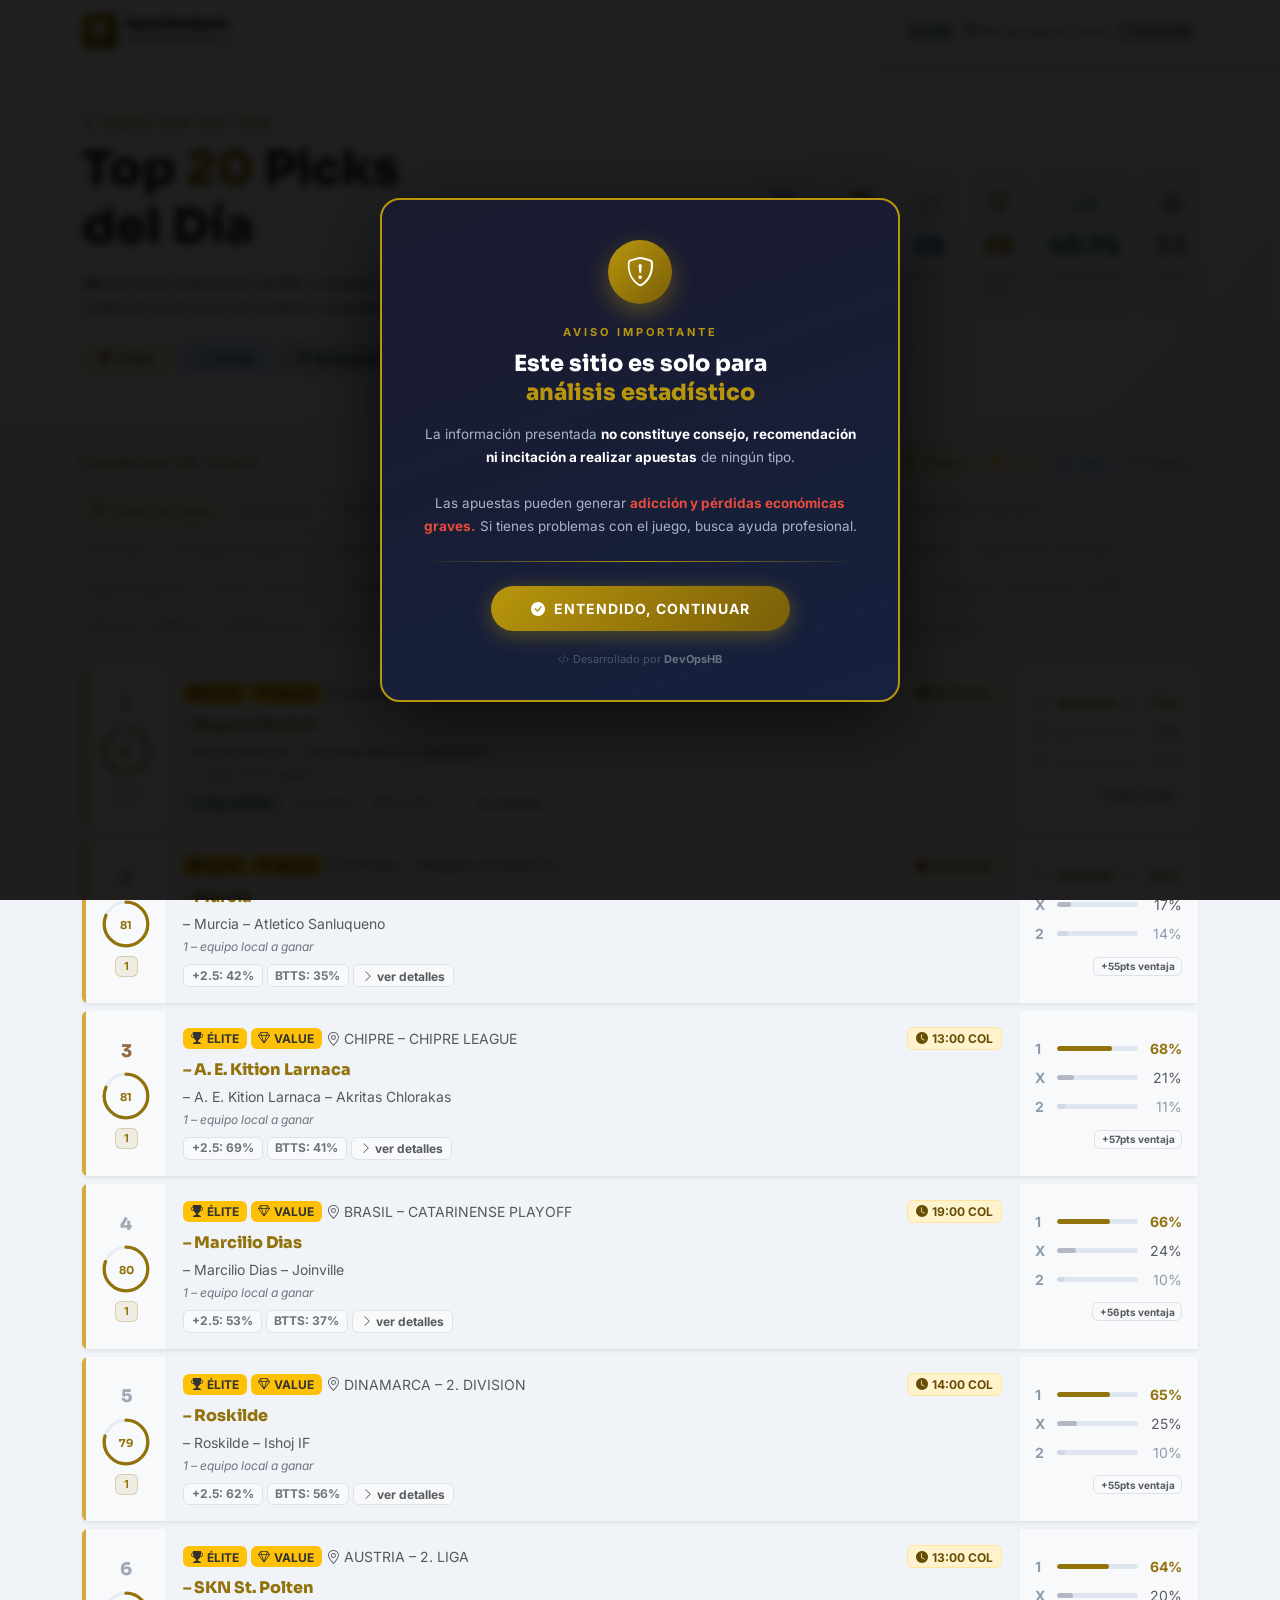
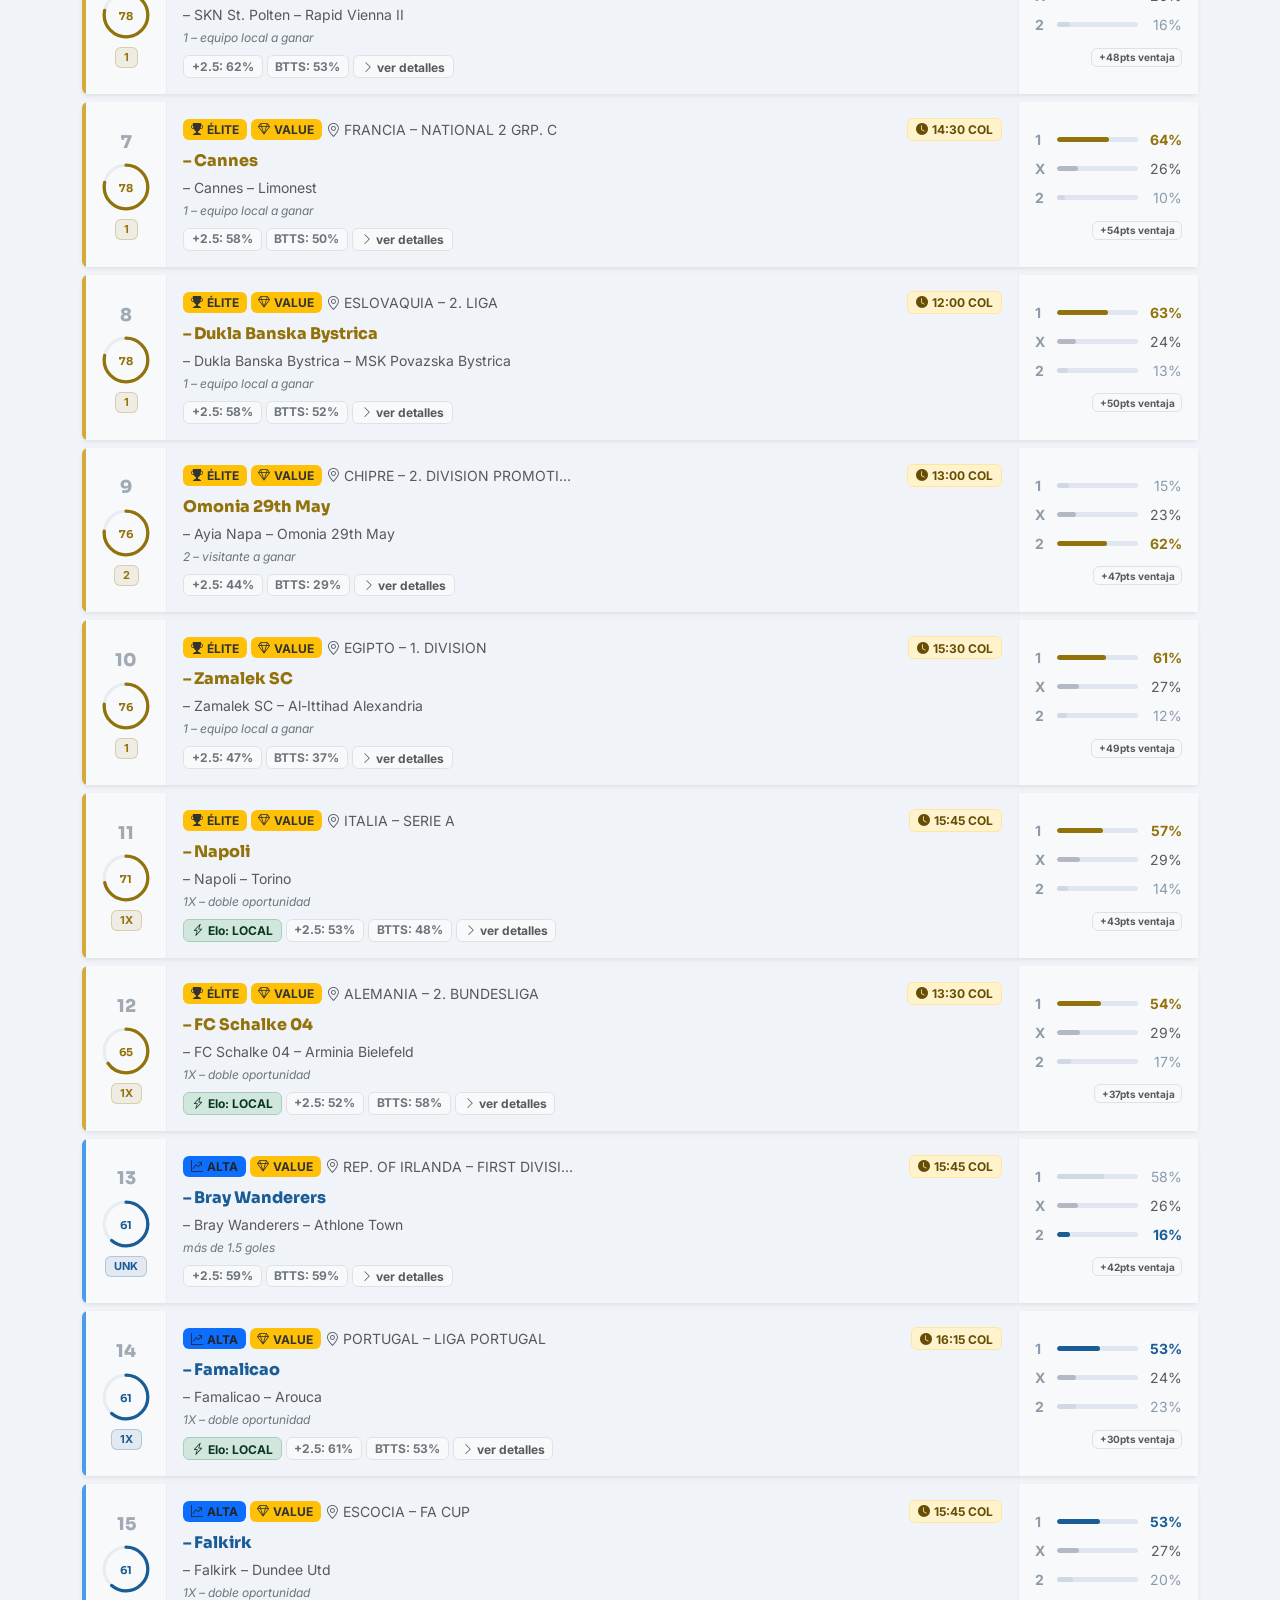
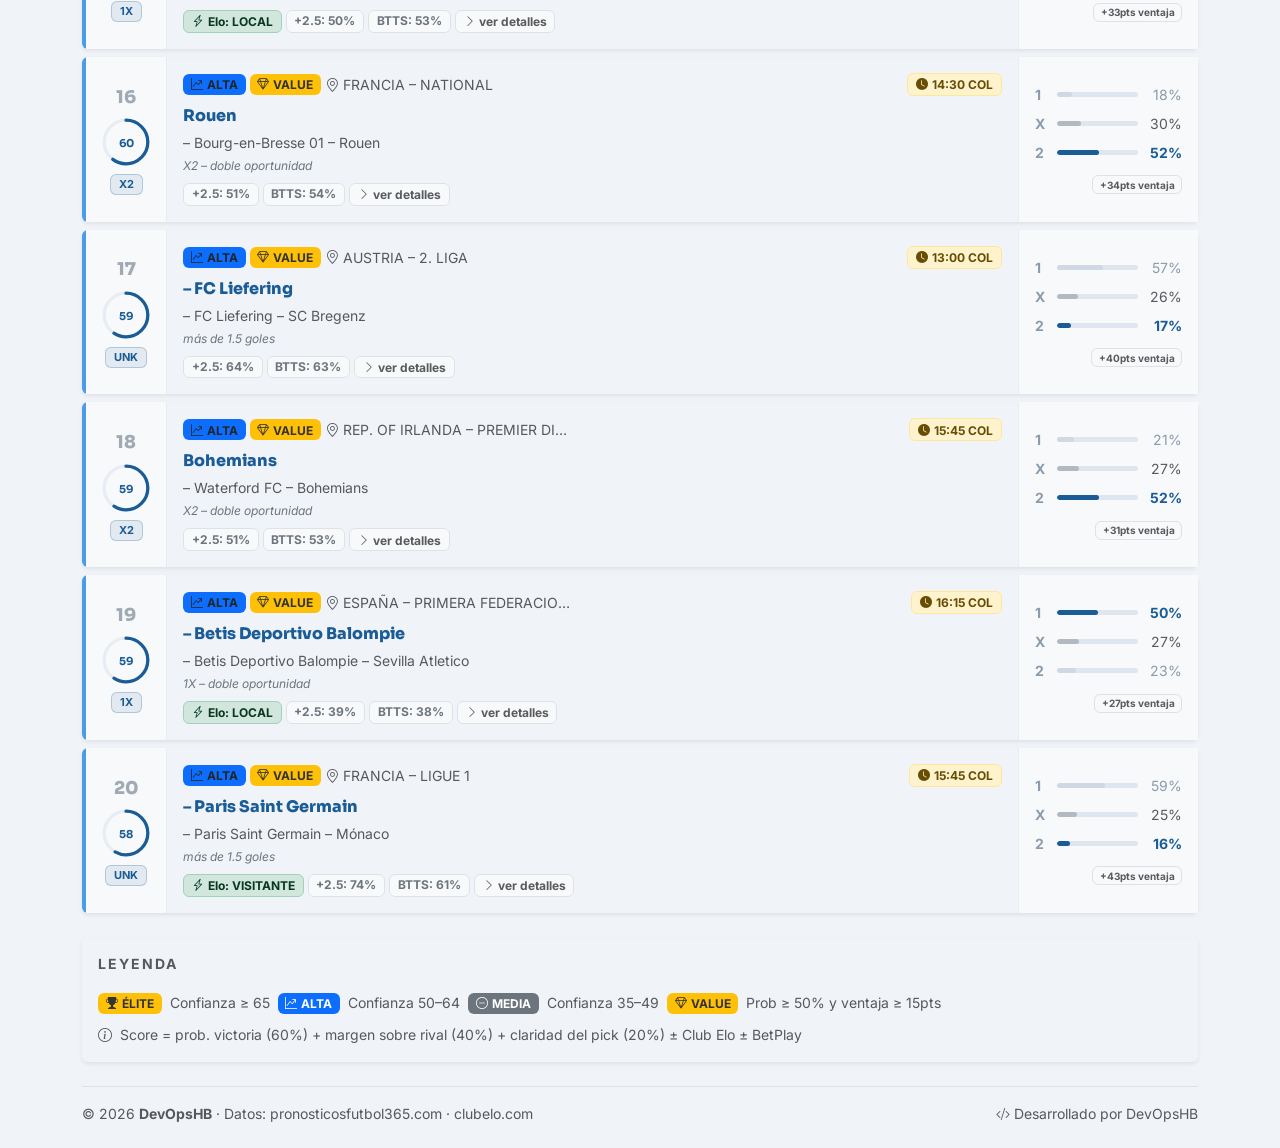
==== commit 94c4bf85: "pipeline v3" ====
--- a/index.html
+++ b/index.html
@@ -128,7 +128,7 @@
         <i class="bi bi-calendar3 me-1"></i>06 de march 2026
       </span>
       <span class="badge bg-secondary-subtle text-secondary-emphasis border border-secondary-subtle small">
-        <i class="bi bi-clock me-1"></i>10:44:04
+        <i class="bi bi-clock me-1"></i>11:23:44
       </span>
     </div>
   </div>
@@ -207,33 +207,33 @@
           Top <span style="color:var(--gold)">20</span> Picks<br>del Día
         </h1>
         <p class="text-muted mb-4" style="max-width:480px">
-          <strong>95</strong> partidos analizados de
-          <strong>54</strong> competiciones.
+          <strong>94</strong> partidos analizados de
+          <strong>53</strong> competiciones.
           Haz clic en cualquier pick para ver análisis completo.
         </p>
         <div class="d-flex flex-wrap gap-2">
           <span class="badge bg-warning-subtle text-warning-emphasis border border-warning-subtle px-3 py-2">
-            <i class="bi bi-trophy-fill me-1"></i>13 Élite
+            <i class="bi bi-trophy-fill me-1"></i>12 Élite
           </span>
           <span class="badge bg-primary-subtle text-primary-emphasis border border-primary-subtle px-3 py-2">
             <i class="bi bi-graph-up-arrow me-1"></i>26 Alta
           </span>
           <span class="badge bg-success-subtle text-success-emphasis border border-success-subtle px-3 py-2">
-            <i class="bi bi-gem me-1"></i>29 Value Bets
+            <i class="bi bi-gem me-1"></i>28 Value Bets
           </span>
           <span class="badge bg-info-subtle text-info-emphasis border border-info-subtle px-3 py-2">
-            <i class="bi bi-speedometer2 me-1"></i>Conf. prom: 49.2%
+            <i class="bi bi-speedometer2 me-1"></i>Conf. prom: 49.1%
           </span>
         </div>
       </div>
       <div class="col-lg-5 d-none d-lg-block">
         <div class="row g-3">
-          <div class="col"><div class="card border-0 shadow-sm text-center py-3 px-2 h-100"><i class="bi bi-calendar-event mb-2" style="font-size:1.4rem;color:#1A5C96"></i><div class="fw-black mb-1" style="font-size:1.5rem;color:#1A5C96">95</div><div class="text-uppercase text-muted" style="font-size:10px;letter-spacing:1px">Partidos</div></div></div>
-          <div class="col"><div class="card border-0 shadow-sm text-center py-3 px-2 h-100"><i class="bi bi-trophy-fill mb-2" style="font-size:1.4rem;color:#92720A"></i><div class="fw-black mb-1" style="font-size:1.5rem;color:#92720A">13</div><div class="text-uppercase text-muted" style="font-size:10px;letter-spacing:1px">Élite</div></div></div>
+          <div class="col"><div class="card border-0 shadow-sm text-center py-3 px-2 h-100"><i class="bi bi-calendar-event mb-2" style="font-size:1.4rem;color:#1A5C96"></i><div class="fw-black mb-1" style="font-size:1.5rem;color:#1A5C96">94</div><div class="text-uppercase text-muted" style="font-size:10px;letter-spacing:1px">Partidos</div></div></div>
+          <div class="col"><div class="card border-0 shadow-sm text-center py-3 px-2 h-100"><i class="bi bi-trophy-fill mb-2" style="font-size:1.4rem;color:#92720A"></i><div class="fw-black mb-1" style="font-size:1.5rem;color:#92720A">12</div><div class="text-uppercase text-muted" style="font-size:10px;letter-spacing:1px">Élite</div></div></div>
           <div class="col"><div class="card border-0 shadow-sm text-center py-3 px-2 h-100"><i class="bi bi-graph-up-arrow mb-2" style="font-size:1.4rem;color:#1A5C96"></i><div class="fw-black mb-1" style="font-size:1.5rem;color:#1A5C96">26</div><div class="text-uppercase text-muted" style="font-size:10px;letter-spacing:1px">Alta</div></div></div>
-          <div class="col"><div class="card border-0 shadow-sm text-center py-3 px-2 h-100"><i class="bi bi-gem mb-2" style="font-size:1.4rem;color:#92720A"></i><div class="fw-black mb-1" style="font-size:1.5rem;color:#92720A">29</div><div class="text-uppercase text-muted" style="font-size:10px;letter-spacing:1px">Value Bets</div></div></div>
-          <div class="col"><div class="card border-0 shadow-sm text-center py-3 px-2 h-100"><i class="bi bi-speedometer2 mb-2" style="font-size:1.4rem;color:#1A7A60"></i><div class="fw-black mb-1" style="font-size:1.5rem;color:#1A7A60">49.2%</div><div class="text-uppercase text-muted" style="font-size:10px;letter-spacing:1px">Confianza</div></div></div>
-          <div class="col"><div class="card border-0 shadow-sm text-center py-3 px-2 h-100"><i class="bi bi-globe mb-2" style="font-size:1.4rem;color:#6A7A8A"></i><div class="fw-black mb-1" style="font-size:1.5rem;color:#6A7A8A">54</div><div class="text-uppercase text-muted" style="font-size:10px;letter-spacing:1px">Ligas</div></div></div>
+          <div class="col"><div class="card border-0 shadow-sm text-center py-3 px-2 h-100"><i class="bi bi-gem mb-2" style="font-size:1.4rem;color:#92720A"></i><div class="fw-black mb-1" style="font-size:1.5rem;color:#92720A">28</div><div class="text-uppercase text-muted" style="font-size:10px;letter-spacing:1px">Value Bets</div></div></div>
+          <div class="col"><div class="card border-0 shadow-sm text-center py-3 px-2 h-100"><i class="bi bi-speedometer2 mb-2" style="font-size:1.4rem;color:#1A7A60"></i><div class="fw-black mb-1" style="font-size:1.5rem;color:#1A7A60">49.1%</div><div class="text-uppercase text-muted" style="font-size:10px;letter-spacing:1px">Confianza</div></div></div>
+          <div class="col"><div class="card border-0 shadow-sm text-center py-3 px-2 h-100"><i class="bi bi-globe mb-2" style="font-size:1.4rem;color:#6A7A8A"></i><div class="fw-black mb-1" style="font-size:1.5rem;color:#6A7A8A">53</div><div class="text-uppercase text-muted" style="font-size:10px;letter-spacing:1px">Ligas</div></div></div>
         </div>
       </div>
     </div>
@@ -270,7 +270,7 @@
     <button class="btn btn-sm btn-outline-secondary comp-chip rounded-pill active" data-comp="ALL">
       <i class="bi bi-globe me-1"></i>Todas las ligas
     </button>
-    <button class="btn btn-sm btn-outline-secondary comp-chip rounded-pill" data-comp="ALEMANIA – 2. BUNDESLIGA">ALEMANIA – 2. BUNDESLIGA</button><button class="btn btn-sm btn-outline-secondary comp-chip rounded-pill" data-comp="ALEMANIA – BUNDESLIGA">ALEMANIA – BUNDESLIGA</button><button class="btn btn-sm btn-outline-secondary comp-chip rounded-pill" data-comp="AUSTRIA – 2. LIGA">AUSTRIA – 2. LIGA</button><button class="btn btn-sm btn-outline-secondary comp-chip rounded-pill" data-comp="BRASIL – CATARINENSE PLAYOFF">BRASIL – CATARINENSE PLAYOFF</button><button class="btn btn-sm btn-outline-secondary comp-chip rounded-pill" data-comp="CHIPRE – 2. DIVISION PROMOTION GROUP">CHIPRE – 2. DIVISION PROMOTION GROUP</button><button class="btn btn-sm btn-outline-secondary comp-chip rounded-pill" data-comp="CHIPRE – CHIPRE LEAGUE">CHIPRE – CHIPRE LEAGUE</button><button class="btn btn-sm btn-outline-secondary comp-chip rounded-pill" data-comp="DINAMARCA – 2. DIVISION">DINAMARCA – 2. DIVISION</button><button class="btn btn-sm btn-outline-secondary comp-chip rounded-pill" data-comp="EGIPTO – 1. DIVISION">EGIPTO – 1. DIVISION</button><button class="btn btn-sm btn-outline-secondary comp-chip rounded-pill" data-comp="ESCOCIA – FA CUP">ESCOCIA – FA CUP</button><button class="btn btn-sm btn-outline-secondary comp-chip rounded-pill" data-comp="ESLOVAQUIA – 2. LIGA">ESLOVAQUIA – 2. LIGA</button><button class="btn btn-sm btn-outline-secondary comp-chip rounded-pill" data-comp="ESPAÑA – PRIMERA FEDERACION – GROUP 2">ESPAÑA – PRIMERA FEDERACION – GROUP 2</button><button class="btn btn-sm btn-outline-secondary comp-chip rounded-pill" data-comp="FRANCIA – NATIONAL">FRANCIA – NATIONAL</button><button class="btn btn-sm btn-outline-secondary comp-chip rounded-pill" data-comp="FRANCIA – NATIONAL 2 GRP. C">FRANCIA – NATIONAL 2 GRP. C</button><button class="btn btn-sm btn-outline-secondary comp-chip rounded-pill" data-comp="ITALIA – SERIE A">ITALIA – SERIE A</button><button class="btn btn-sm btn-outline-secondary comp-chip rounded-pill" data-comp="PORTUGAL – LIGA PORTUGAL">PORTUGAL – LIGA PORTUGAL</button><button class="btn btn-sm btn-outline-secondary comp-chip rounded-pill" data-comp="REP. OF IRLANDA – FIRST DIVISION">REP. OF IRLANDA – FIRST DIVISION</button><button class="btn btn-sm btn-outline-secondary comp-chip rounded-pill" data-comp="REP. OF IRLANDA – PREMIER DIVISION">REP. OF IRLANDA – PREMIER DIVISION</button><button class="btn btn-sm btn-outline-secondary comp-chip rounded-pill" data-comp="ROMÁNIA – LIGA II">ROMÁNIA – LIGA II</button>
+    <button class="btn btn-sm btn-outline-secondary comp-chip rounded-pill" data-comp="ALEMANIA – 2. BUNDESLIGA">ALEMANIA – 2. BUNDESLIGA</button><button class="btn btn-sm btn-outline-secondary comp-chip rounded-pill" data-comp="ALEMANIA – BUNDESLIGA">ALEMANIA – BUNDESLIGA</button><button class="btn btn-sm btn-outline-secondary comp-chip rounded-pill" data-comp="AUSTRIA – 2. LIGA">AUSTRIA – 2. LIGA</button><button class="btn btn-sm btn-outline-secondary comp-chip rounded-pill" data-comp="BRASIL – CATARINENSE PLAYOFF">BRASIL – CATARINENSE PLAYOFF</button><button class="btn btn-sm btn-outline-secondary comp-chip rounded-pill" data-comp="CHIPRE – 2. DIVISION PROMOTION GROUP">CHIPRE – 2. DIVISION PROMOTION GROUP</button><button class="btn btn-sm btn-outline-secondary comp-chip rounded-pill" data-comp="CHIPRE – CHIPRE LEAGUE">CHIPRE – CHIPRE LEAGUE</button><button class="btn btn-sm btn-outline-secondary comp-chip rounded-pill" data-comp="DINAMARCA – 2. DIVISION">DINAMARCA – 2. DIVISION</button><button class="btn btn-sm btn-outline-secondary comp-chip rounded-pill" data-comp="EGIPTO – 1. DIVISION">EGIPTO – 1. DIVISION</button><button class="btn btn-sm btn-outline-secondary comp-chip rounded-pill" data-comp="ESCOCIA – FA CUP">ESCOCIA – FA CUP</button><button class="btn btn-sm btn-outline-secondary comp-chip rounded-pill" data-comp="ESLOVAQUIA – 2. LIGA">ESLOVAQUIA – 2. LIGA</button><button class="btn btn-sm btn-outline-secondary comp-chip rounded-pill" data-comp="ESPAÑA – PRIMERA FEDERACION – GROUP 2">ESPAÑA – PRIMERA FEDERACION – GROUP 2</button><button class="btn btn-sm btn-outline-secondary comp-chip rounded-pill" data-comp="FRANCIA – LIGUE 1">FRANCIA – LIGUE 1</button><button class="btn btn-sm btn-outline-secondary comp-chip rounded-pill" data-comp="FRANCIA – NATIONAL">FRANCIA – NATIONAL</button><button class="btn btn-sm btn-outline-secondary comp-chip rounded-pill" data-comp="FRANCIA – NATIONAL 2 GRP. C">FRANCIA – NATIONAL 2 GRP. C</button><button class="btn btn-sm btn-outline-secondary comp-chip rounded-pill" data-comp="ITALIA – SERIE A">ITALIA – SERIE A</button><button class="btn btn-sm btn-outline-secondary comp-chip rounded-pill" data-comp="PORTUGAL – LIGA PORTUGAL">PORTUGAL – LIGA PORTUGAL</button><button class="btn btn-sm btn-outline-secondary comp-chip rounded-pill" data-comp="REP. OF IRLANDA – FIRST DIVISION">REP. OF IRLANDA – FIRST DIVISION</button><button class="btn btn-sm btn-outline-secondary comp-chip rounded-pill" data-comp="REP. OF IRLANDA – PREMIER DIVISION">REP. OF IRLANDA – PREMIER DIVISION</button>
   </div>
 
   <!-- Cards -->
@@ -2068,7 +2068,7 @@
   </div>
 </div>
 <div class="card mb-2 border-0 shadow-sm card-match" data-tier="ELITE"
-  data-comp="ROMÁNIA – LIGA II"
+  data-comp="ALEMANIA – 2. BUNDESLIGA"
   style="border-left:4px solid #D4AA3A!important;cursor:pointer"
   data-bs-toggle="offcanvas" data-bs-target="#m12">
   <div class="card-body p-0">
@@ -2078,158 +2078,6 @@
       <div class="col-auto d-flex flex-column align-items-center justify-content-center gap-2 px-3 py-3"
         style="background:#F8F9FB;border-right:1px solid #E8EDF3;min-width:80px">
         <span class="fw-black" style="font-size:1.1rem;color:#A0AAB4">12</span>
-        <svg viewBox="0 0 44 44" width="48" height="48" class="flex-shrink-0"><circle cx="22" cy="22" r="20" fill="none" stroke="#E8EDF3" stroke-width="3"/><circle cx="22" cy="22" r="20" fill="none" stroke="#92720A" stroke-width="3" stroke-dasharray="82.9 125.7" stroke-linecap="round" transform="rotate(-90 22 22)"/><text x="22" y="27" text-anchor="middle" fill="#92720A" font-size="10" font-weight="700" font-family='Sora,sans-serif'>66</text></svg>
-        <span class="badge px-2 py-1 fw-bold" style="background:#92720A18;color:#92720A;border:1px solid #92720A40;font-size:11px">1X</span>
-      </div>
-
-      <!-- CENTER: info -->
-      <div class="col py-3 px-3" style="min-width:0">
-        <div class="d-flex align-items-center flex-wrap gap-1 mb-2">
-          <span class="badge bg-warning text-dark">
-            <i class="bi bi-trophy-fill me-1"></i>ÉLITE
-          </span>
-          <span class="badge bg-warning text-dark small"><i class="bi bi-gem me-1"></i>VALUE</span>
-          <span class="text-muted small text-truncate" style="max-width:250px">
-            <i class="bi bi-geo-alt me-1"></i>ROMÁNIA – LIGA II
-          </span>
-          <span class="badge bg-warning-subtle text-warning-emphasis border border-warning-subtle ms-auto"><i class="bi bi-clock-fill me-1"></i>11:00 COL</span>
-        </div>
-        <div class="fw-black text-truncate mb-1" style="font-size:1rem;color:#92720A">– FC Voluntari</div>
-        <div class="text-muted small text-truncate mb-1">– FC Voluntari – FC Bacau</div>
-        <div class="fst-italic text-secondary text-truncate mb-2" style="font-size:12px">1X – doble oportunidad</div>
-        <div class="d-flex flex-wrap gap-1">
-          
-          <span class="badge bg-light text-secondary border small">+2.5: 56%</span>
-          <span class="badge bg-light text-secondary border small">BTTS: 44%</span>
-          <span class="badge bg-light text-muted border small">
-            <i class="bi bi-chevron-right"></i> ver detalles
-          </span>
-        </div>
-      </div>
-
-      <!-- RIGHT: prob bars -->
-      <div class="col-auto d-none d-md-flex flex-column justify-content-center px-3 py-3"
-        style="min-width:180px;background:#F8F9FB;border-left:1px solid #E8EDF3">
-        <div class="d-flex align-items-center gap-2 mb-2">
-          <span class="small fw-bold" style="width:14px;color:#8A9BAC">1</span>
-          <div class="progress flex-grow-1" style="height:5px;background:#E0E6EF">
-            <div class="progress-bar" style="width:57%;background:#92720A"></div>
-          </div>
-          <span class="small fw-bold" style="width:36px;text-align:right;color:#92720A">57%</span>
-        </div>
-        <div class="d-flex align-items-center gap-2 mb-2">
-          <span class="small fw-bold" style="width:14px;color:#8A9BAC">X</span>
-          <div class="progress flex-grow-1" style="height:5px;background:#E0E6EF">
-            <div class="progress-bar bg-secondary" style="width:27%;opacity:.4"></div>
-          </div>
-          <span class="small text-muted" style="width:36px;text-align:right">27%</span>
-        </div>
-        <div class="d-flex align-items-center gap-2">
-          <span class="small fw-bold" style="width:14px;color:#8A9BAC">2</span>
-          <div class="progress flex-grow-1" style="height:5px;background:#E0E6EF">
-            <div class="progress-bar" style="width:16%;background:#D0D8E4"></div>
-          </div>
-          <span class="small fw-normal" style="width:36px;text-align:right;color:#8A9BAC">16%</span>
-        </div>
-        <div class="text-end mt-2">
-          <span class="badge bg-light text-muted border" style="font-size:10px">+41pts ventaja</span>
-        </div>
-      </div>
-    </div>
-  </div>
-</div>
-
-<div class="offcanvas offcanvas-end" tabindex="-1" id="m12" style="width:min(600px,100vw)">
-  <div class="offcanvas-header border-bottom" style="border-left:4px solid #92720A">
-    <div class="flex-grow-1 min-width-0">
-      <div class="d-flex align-items-center flex-wrap gap-2 mb-2">
-        <span class="badge bg-warning text-dark">
-          <i class="bi bi-trophy-fill me-1"></i>ÉLITE
-        </span>
-        <span class="badge bg-warning text-dark ms-1"><i class="bi bi-gem me-1"></i>VALUE BET</span>
-        <span class="text-muted small"><i class="bi bi-trophy me-1"></i>ROMÁNIA – LIGA II</span>
-        <span class="badge bg-warning-subtle text-warning-emphasis border border-warning-subtle ms-auto"><i class="bi bi-clock-fill me-1"></i>11:00 COL</span>
-      </div>
-      <h5 class="mb-1 fw-black" style="color:#92720A">– FC Voluntari</h5>
-      <div class="text-muted small">– FC Voluntari – FC Bacau</div>
-      <div class="fst-italic text-secondary" style="font-size:12px">1X – doble oportunidad</div>
-    </div>
-    <button type="button" class="btn-close ms-3" data-bs-dismiss="offcanvas"></button>
-  </div>
-  <div class="offcanvas-body">
-
-    <!-- KPIs -->
-    <div class="row g-3 mb-1">
-      <div class="col-4">
-        <div class="card border-0 text-center py-3" style="background:#FBF5E0;border:1px solid #D4AA3A!important">
-          <div class="small fw-bold mb-1" style="color:#92720A;letter-spacing:1px">CONFIANZA</div>
-          <div style="font-size:2rem;font-weight:900;color:#92720A;line-height:1">66<span style="font-size:1rem">%</span></div>
-        </div>
-      </div>
-      <div class="col-4">
-        <div class="card border-0 bg-light text-center py-3">
-          <div class="small fw-bold text-muted mb-1" style="letter-spacing:1px">PICK</div>
-          <div style="font-size:2rem;font-weight:900;color:#92720A;line-height:1">1X</div>
-        </div>
-      </div>
-      <div class="col-4">
-        <div class="card border-0 bg-light text-center py-3">
-          <div class="small fw-bold text-muted mb-1" style="letter-spacing:1px">VENTAJA</div>
-          <div style="font-size:2rem;font-weight:900;line-height:1">+41<span style="font-size:1rem">pts</span></div>
-        </div>
-      </div>
-    </div>
-
-    <!-- 1X2 -->
-    <div class="d-flex align-items-center gap-2 mt-4 mb-2 pb-2 border-bottom border-warning-subtle"><i class="bi bi-bar-chart-fill text-warning"></i><span class="fw-bold text-uppercase small" style="letter-spacing:1.5px;color:#92720A">Probabilidades de resultado</span></div>
-    <div class="row g-2 mb-1">
-      <div class="col-4"><div class="text-center p-2 rounded-3 border h-100" style="background:#92720A15;border-color:#92720A50!important"><div class="fw-bold small mb-1" style="color:#92720A">LOCAL (1)</div><div class="fw-black" style="font-size:1.4rem;color:#92720A">57%</div></div></div>
-      <div class="col-4"><div class="text-center p-2 rounded-3 border border-light-subtle bg-light h-100"><div class="text-muted small mb-1">EMPATE (X)</div><div class="fw-bold text-secondary" style="font-size:1.4rem">27%</div></div></div>
-      <div class="col-4"><div class="text-center p-2 rounded-3 border border-light-subtle bg-light h-100"><div class="text-muted small mb-1">VISITA (2)</div><div class="fw-bold text-secondary" style="font-size:1.4rem">16%</div></div></div>
-    </div>
-
-    <!-- HT -->
-    <div class="d-flex align-items-center gap-2 mt-4 mb-2 pb-2 border-bottom border-warning-subtle"><i class="bi bi-hourglass-split text-warning"></i><span class="fw-bold text-uppercase small" style="letter-spacing:1.5px;color:#92720A">Medio tiempo</span></div>
-    <div class="row g-2 mb-1">
-      <div class="col-4"><div class="text-center p-2 rounded-3 border border-light-subtle bg-light h-100"><div class="text-muted small mb-1">HT Local</div><div class="fw-bold text-secondary" style="font-size:1.4rem">41%</div></div></div>
-      <div class="col-4"><div class="text-center p-2 rounded-3 border border-light-subtle bg-light h-100"><div class="text-muted small mb-1">HT Empate</div><div class="fw-bold text-secondary" style="font-size:1.4rem">45%</div></div></div>
-      <div class="col-4"><div class="text-center p-2 rounded-3 border border-light-subtle bg-light h-100"><div class="text-muted small mb-1">HT Visita</div><div class="fw-bold text-secondary" style="font-size:1.4rem">14%</div></div></div>
-    </div>
-
-    <!-- Goles -->
-    <div class="d-flex align-items-center gap-2 mt-4 mb-2 pb-2 border-bottom border-warning-subtle"><i class="bi bi-bullseye text-warning"></i><span class="fw-bold text-uppercase small" style="letter-spacing:1.5px;color:#92720A">Mercado de goles</span></div>
-    <div class="row g-2 mb-1">
-      <div class="col"><div class="text-center p-2 rounded-3 border h-100" style="background:#22A86E15;border-color:#22A86E50!important"><div class="fw-bold small mb-1" style="color:#22A86E">+1.5</div><div class="fw-black" style="font-size:1.4rem;color:#22A86E">85%</div></div></div>
-      <div class="col"><div class="text-center p-2 rounded-3 border border-light-subtle bg-light h-100"><div class="text-muted small mb-1">+2.5</div><div class="fw-bold text-secondary" style="font-size:1.4rem">56%</div></div></div>
-      <div class="col"><div class="text-center p-2 rounded-3 border border-light-subtle bg-light h-100"><div class="text-muted small mb-1">+3.5</div><div class="fw-bold text-secondary" style="font-size:1.4rem">35%</div></div></div>
-      <div class="col"><div class="text-center p-2 rounded-3 border border-light-subtle bg-light h-100"><div class="text-muted small mb-1">BTTS Sí</div><div class="fw-bold text-secondary" style="font-size:1.4rem">44%</div></div></div>
-      <div class="col"><div class="text-center p-2 rounded-3 border border-light-subtle bg-light h-100"><div class="text-muted small mb-1">BTTS No</div><div class="fw-bold text-secondary" style="font-size:1.4rem">56%</div></div></div>
-    </div>
-
-    
-    
-    
-
-    <div class="mt-4 p-3 rounded-3 bg-light border border-light-subtle">
-      <div class="small text-muted" style="line-height:1.6">
-        <i class="bi bi-info-circle me-1"></i>
-        Score = prob. victoria (60%) + margen (40%) + claridad pick (20%) ± Elo ± BetPlay.<br>
-        Solo fines informativos. No constituye consejo de apuestas.
-      </div>
-    </div>
-  </div>
-</div>
-<div class="card mb-2 border-0 shadow-sm card-match" data-tier="ELITE"
-  data-comp="ALEMANIA – 2. BUNDESLIGA"
-  style="border-left:4px solid #D4AA3A!important;cursor:pointer"
-  data-bs-toggle="offcanvas" data-bs-target="#m13">
-  <div class="card-body p-0">
-    <div class="row g-0 align-items-stretch">
-
-      <!-- LEFT: rank + ring + pick -->
-      <div class="col-auto d-flex flex-column align-items-center justify-content-center gap-2 px-3 py-3"
-        style="background:#F8F9FB;border-right:1px solid #E8EDF3;min-width:80px">
-        <span class="fw-black" style="font-size:1.1rem;color:#A0AAB4">13</span>
         <svg viewBox="0 0 44 44" width="48" height="48" class="flex-shrink-0"><circle cx="22" cy="22" r="20" fill="none" stroke="#E8EDF3" stroke-width="3"/><circle cx="22" cy="22" r="20" fill="none" stroke="#92720A" stroke-width="3" stroke-dasharray="81.7 125.7" stroke-linecap="round" transform="rotate(-90 22 22)"/><text x="22" y="27" text-anchor="middle" fill="#92720A" font-size="10" font-weight="700" font-family='Sora,sans-serif'>65</text></svg>
         <span class="badge px-2 py-1 fw-bold" style="background:#92720A18;color:#92720A;border:1px solid #92720A40;font-size:11px">1X</span>
       </div>
@@ -2291,7 +2139,7 @@
   </div>
 </div>
 
-<div class="offcanvas offcanvas-end" tabindex="-1" id="m13" style="width:min(600px,100vw)">
+<div class="offcanvas offcanvas-end" tabindex="-1" id="m12" style="width:min(600px,100vw)">
   <div class="offcanvas-header border-bottom" style="border-left:4px solid #92720A">
     <div class="flex-grow-1 min-width-0">
       <div class="d-flex align-items-center flex-wrap gap-2 mb-2">
@@ -2394,14 +2242,14 @@
 <div class="card mb-2 border-0 shadow-sm card-match" data-tier="ALTA"
   data-comp="REP. OF IRLANDA – FIRST DIVISION"
   style="border-left:4px solid #4A9BE8!important;cursor:pointer"
-  data-bs-toggle="offcanvas" data-bs-target="#m14">
+  data-bs-toggle="offcanvas" data-bs-target="#m13">
   <div class="card-body p-0">
     <div class="row g-0 align-items-stretch">
 
       <!-- LEFT: rank + ring + pick -->
       <div class="col-auto d-flex flex-column align-items-center justify-content-center gap-2 px-3 py-3"
         style="background:#F8F9FB;border-right:1px solid #E8EDF3;min-width:80px">
-        <span class="fw-black" style="font-size:1.1rem;color:#A0AAB4">14</span>
+        <span class="fw-black" style="font-size:1.1rem;color:#A0AAB4">13</span>
         <svg viewBox="0 0 44 44" width="48" height="48" class="flex-shrink-0"><circle cx="22" cy="22" r="20" fill="none" stroke="#E8EDF3" stroke-width="3"/><circle cx="22" cy="22" r="20" fill="none" stroke="#1A5C96" stroke-width="3" stroke-dasharray="76.7 125.7" stroke-linecap="round" transform="rotate(-90 22 22)"/><text x="22" y="27" text-anchor="middle" fill="#1A5C96" font-size="10" font-weight="700" font-family='Sora,sans-serif'>61</text></svg>
         <span class="badge px-2 py-1 fw-bold" style="background:#1A5C9618;color:#1A5C96;border:1px solid #1A5C9640;font-size:11px">UNK</span>
       </div>
@@ -2463,7 +2311,7 @@
   </div>
 </div>
 
-<div class="offcanvas offcanvas-end" tabindex="-1" id="m14" style="width:min(600px,100vw)">
+<div class="offcanvas offcanvas-end" tabindex="-1" id="m13" style="width:min(600px,100vw)">
   <div class="offcanvas-header border-bottom" style="border-left:4px solid #1A5C96">
     <div class="flex-grow-1 min-width-0">
       <div class="d-flex align-items-center flex-wrap gap-2 mb-2">
@@ -2546,14 +2394,14 @@
 <div class="card mb-2 border-0 shadow-sm card-match" data-tier="ALTA"
   data-comp="PORTUGAL – LIGA PORTUGAL"
   style="border-left:4px solid #4A9BE8!important;cursor:pointer"
-  data-bs-toggle="offcanvas" data-bs-target="#m15">
+  data-bs-toggle="offcanvas" data-bs-target="#m14">
   <div class="card-body p-0">
     <div class="row g-0 align-items-stretch">
 
       <!-- LEFT: rank + ring + pick -->
       <div class="col-auto d-flex flex-column align-items-center justify-content-center gap-2 px-3 py-3"
         style="background:#F8F9FB;border-right:1px solid #E8EDF3;min-width:80px">
-        <span class="fw-black" style="font-size:1.1rem;color:#A0AAB4">15</span>
+        <span class="fw-black" style="font-size:1.1rem;color:#A0AAB4">14</span>
         <svg viewBox="0 0 44 44" width="48" height="48" class="flex-shrink-0"><circle cx="22" cy="22" r="20" fill="none" stroke="#E8EDF3" stroke-width="3"/><circle cx="22" cy="22" r="20" fill="none" stroke="#1A5C96" stroke-width="3" stroke-dasharray="76.7 125.7" stroke-linecap="round" transform="rotate(-90 22 22)"/><text x="22" y="27" text-anchor="middle" fill="#1A5C96" font-size="10" font-weight="700" font-family='Sora,sans-serif'>61</text></svg>
         <span class="badge px-2 py-1 fw-bold" style="background:#1A5C9618;color:#1A5C96;border:1px solid #1A5C9640;font-size:11px">1X</span>
       </div>
@@ -2615,7 +2463,7 @@
   </div>
 </div>
 
-<div class="offcanvas offcanvas-end" tabindex="-1" id="m15" style="width:min(600px,100vw)">
+<div class="offcanvas offcanvas-end" tabindex="-1" id="m14" style="width:min(600px,100vw)">
   <div class="offcanvas-header border-bottom" style="border-left:4px solid #1A5C96">
     <div class="flex-grow-1 min-width-0">
       <div class="d-flex align-items-center flex-wrap gap-2 mb-2">
@@ -2718,14 +2566,14 @@
 <div class="card mb-2 border-0 shadow-sm card-match" data-tier="ALTA"
   data-comp="ESCOCIA – FA CUP"
   style="border-left:4px solid #4A9BE8!important;cursor:pointer"
-  data-bs-toggle="offcanvas" data-bs-target="#m16">
+  data-bs-toggle="offcanvas" data-bs-target="#m15">
   <div class="card-body p-0">
     <div class="row g-0 align-items-stretch">
 
       <!-- LEFT: rank + ring + pick -->
       <div class="col-auto d-flex flex-column align-items-center justify-content-center gap-2 px-3 py-3"
         style="background:#F8F9FB;border-right:1px solid #E8EDF3;min-width:80px">
-        <span class="fw-black" style="font-size:1.1rem;color:#A0AAB4">16</span>
+        <span class="fw-black" style="font-size:1.1rem;color:#A0AAB4">15</span>
         <svg viewBox="0 0 44 44" width="48" height="48" class="flex-shrink-0"><circle cx="22" cy="22" r="20" fill="none" stroke="#E8EDF3" stroke-width="3"/><circle cx="22" cy="22" r="20" fill="none" stroke="#1A5C96" stroke-width="3" stroke-dasharray="76.7 125.7" stroke-linecap="round" transform="rotate(-90 22 22)"/><text x="22" y="27" text-anchor="middle" fill="#1A5C96" font-size="10" font-weight="700" font-family='Sora,sans-serif'>61</text></svg>
         <span class="badge px-2 py-1 fw-bold" style="background:#1A5C9618;color:#1A5C96;border:1px solid #1A5C9640;font-size:11px">1X</span>
       </div>
@@ -2787,7 +2635,7 @@
   </div>
 </div>
 
-<div class="offcanvas offcanvas-end" tabindex="-1" id="m16" style="width:min(600px,100vw)">
+<div class="offcanvas offcanvas-end" tabindex="-1" id="m15" style="width:min(600px,100vw)">
   <div class="offcanvas-header border-bottom" style="border-left:4px solid #1A5C96">
     <div class="flex-grow-1 min-width-0">
       <div class="d-flex align-items-center flex-wrap gap-2 mb-2">
@@ -2890,14 +2738,14 @@
 <div class="card mb-2 border-0 shadow-sm card-match" data-tier="ALTA"
   data-comp="FRANCIA – NATIONAL"
   style="border-left:4px solid #4A9BE8!important;cursor:pointer"
-  data-bs-toggle="offcanvas" data-bs-target="#m17">
+  data-bs-toggle="offcanvas" data-bs-target="#m16">
   <div class="card-body p-0">
     <div class="row g-0 align-items-stretch">
 
       <!-- LEFT: rank + ring + pick -->
       <div class="col-auto d-flex flex-column align-items-center justify-content-center gap-2 px-3 py-3"
         style="background:#F8F9FB;border-right:1px solid #E8EDF3;min-width:80px">
-        <span class="fw-black" style="font-size:1.1rem;color:#A0AAB4">17</span>
+        <span class="fw-black" style="font-size:1.1rem;color:#A0AAB4">16</span>
         <svg viewBox="0 0 44 44" width="48" height="48" class="flex-shrink-0"><circle cx="22" cy="22" r="20" fill="none" stroke="#E8EDF3" stroke-width="3"/><circle cx="22" cy="22" r="20" fill="none" stroke="#1A5C96" stroke-width="3" stroke-dasharray="75.4 125.7" stroke-linecap="round" transform="rotate(-90 22 22)"/><text x="22" y="27" text-anchor="middle" fill="#1A5C96" font-size="10" font-weight="700" font-family='Sora,sans-serif'>60</text></svg>
         <span class="badge px-2 py-1 fw-bold" style="background:#1A5C9618;color:#1A5C96;border:1px solid #1A5C9640;font-size:11px">X2</span>
       </div>
@@ -2959,7 +2807,7 @@
   </div>
 </div>
 
-<div class="offcanvas offcanvas-end" tabindex="-1" id="m17" style="width:min(600px,100vw)">
+<div class="offcanvas offcanvas-end" tabindex="-1" id="m16" style="width:min(600px,100vw)">
   <div class="offcanvas-header border-bottom" style="border-left:4px solid #1A5C96">
     <div class="flex-grow-1 min-width-0">
       <div class="d-flex align-items-center flex-wrap gap-2 mb-2">
@@ -3042,14 +2890,14 @@
 <div class="card mb-2 border-0 shadow-sm card-match" data-tier="ALTA"
   data-comp="AUSTRIA – 2. LIGA"
   style="border-left:4px solid #4A9BE8!important;cursor:pointer"
-  data-bs-toggle="offcanvas" data-bs-target="#m18">
+  data-bs-toggle="offcanvas" data-bs-target="#m17">
   <div class="card-body p-0">
     <div class="row g-0 align-items-stretch">
 
       <!-- LEFT: rank + ring + pick -->
       <div class="col-auto d-flex flex-column align-items-center justify-content-center gap-2 px-3 py-3"
         style="background:#F8F9FB;border-right:1px solid #E8EDF3;min-width:80px">
-        <span class="fw-black" style="font-size:1.1rem;color:#A0AAB4">18</span>
+        <span class="fw-black" style="font-size:1.1rem;color:#A0AAB4">17</span>
         <svg viewBox="0 0 44 44" width="48" height="48" class="flex-shrink-0"><circle cx="22" cy="22" r="20" fill="none" stroke="#E8EDF3" stroke-width="3"/><circle cx="22" cy="22" r="20" fill="none" stroke="#1A5C96" stroke-width="3" stroke-dasharray="74.1 125.7" stroke-linecap="round" transform="rotate(-90 22 22)"/><text x="22" y="27" text-anchor="middle" fill="#1A5C96" font-size="10" font-weight="700" font-family='Sora,sans-serif'>59</text></svg>
         <span class="badge px-2 py-1 fw-bold" style="background:#1A5C9618;color:#1A5C96;border:1px solid #1A5C9640;font-size:11px">UNK</span>
       </div>
@@ -3111,7 +2959,7 @@
   </div>
 </div>
 
-<div class="offcanvas offcanvas-end" tabindex="-1" id="m18" style="width:min(600px,100vw)">
+<div class="offcanvas offcanvas-end" tabindex="-1" id="m17" style="width:min(600px,100vw)">
   <div class="offcanvas-header border-bottom" style="border-left:4px solid #1A5C96">
     <div class="flex-grow-1 min-width-0">
       <div class="d-flex align-items-center flex-wrap gap-2 mb-2">
@@ -3194,14 +3042,14 @@
 <div class="card mb-2 border-0 shadow-sm card-match" data-tier="ALTA"
   data-comp="REP. OF IRLANDA – PREMIER DIVISION"
   style="border-left:4px solid #4A9BE8!important;cursor:pointer"
-  data-bs-toggle="offcanvas" data-bs-target="#m19">
+  data-bs-toggle="offcanvas" data-bs-target="#m18">
   <div class="card-body p-0">
     <div class="row g-0 align-items-stretch">
 
       <!-- LEFT: rank + ring + pick -->
       <div class="col-auto d-flex flex-column align-items-center justify-content-center gap-2 px-3 py-3"
         style="background:#F8F9FB;border-right:1px solid #E8EDF3;min-width:80px">
-        <span class="fw-black" style="font-size:1.1rem;color:#A0AAB4">19</span>
+        <span class="fw-black" style="font-size:1.1rem;color:#A0AAB4">18</span>
         <svg viewBox="0 0 44 44" width="48" height="48" class="flex-shrink-0"><circle cx="22" cy="22" r="20" fill="none" stroke="#E8EDF3" stroke-width="3"/><circle cx="22" cy="22" r="20" fill="none" stroke="#1A5C96" stroke-width="3" stroke-dasharray="74.1 125.7" stroke-linecap="round" transform="rotate(-90 22 22)"/><text x="22" y="27" text-anchor="middle" fill="#1A5C96" font-size="10" font-weight="700" font-family='Sora,sans-serif'>59</text></svg>
         <span class="badge px-2 py-1 fw-bold" style="background:#1A5C9618;color:#1A5C96;border:1px solid #1A5C9640;font-size:11px">X2</span>
       </div>
@@ -3263,7 +3111,7 @@
   </div>
 </div>
 
-<div class="offcanvas offcanvas-end" tabindex="-1" id="m19" style="width:min(600px,100vw)">
+<div class="offcanvas offcanvas-end" tabindex="-1" id="m18" style="width:min(600px,100vw)">
   <div class="offcanvas-header border-bottom" style="border-left:4px solid #1A5C96">
     <div class="flex-grow-1 min-width-0">
       <div class="d-flex align-items-center flex-wrap gap-2 mb-2">
@@ -3366,14 +3214,14 @@
 <div class="card mb-2 border-0 shadow-sm card-match" data-tier="ALTA"
   data-comp="ESPAÑA – PRIMERA FEDERACION – GROUP 2"
   style="border-left:4px solid #4A9BE8!important;cursor:pointer"
-  data-bs-toggle="offcanvas" data-bs-target="#m20">
+  data-bs-toggle="offcanvas" data-bs-target="#m19">
   <div class="card-body p-0">
     <div class="row g-0 align-items-stretch">
 
       <!-- LEFT: rank + ring + pick -->
       <div class="col-auto d-flex flex-column align-items-center justify-content-center gap-2 px-3 py-3"
         style="background:#F8F9FB;border-right:1px solid #E8EDF3;min-width:80px">
-        <span class="fw-black" style="font-size:1.1rem;color:#A0AAB4">20</span>
+        <span class="fw-black" style="font-size:1.1rem;color:#A0AAB4">19</span>
         <svg viewBox="0 0 44 44" width="48" height="48" class="flex-shrink-0"><circle cx="22" cy="22" r="20" fill="none" stroke="#E8EDF3" stroke-width="3"/><circle cx="22" cy="22" r="20" fill="none" stroke="#1A5C96" stroke-width="3" stroke-dasharray="74.1 125.7" stroke-linecap="round" transform="rotate(-90 22 22)"/><text x="22" y="27" text-anchor="middle" fill="#1A5C96" font-size="10" font-weight="700" font-family='Sora,sans-serif'>59</text></svg>
         <span class="badge px-2 py-1 fw-bold" style="background:#1A5C9618;color:#1A5C96;border:1px solid #1A5C9640;font-size:11px">1X</span>
       </div>
@@ -3435,7 +3283,7 @@
   </div>
 </div>
 
-<div class="offcanvas offcanvas-end" tabindex="-1" id="m20" style="width:min(600px,100vw)">
+<div class="offcanvas offcanvas-end" tabindex="-1" id="m19" style="width:min(600px,100vw)">
   <div class="offcanvas-header border-bottom" style="border-left:4px solid #1A5C96">
     <div class="flex-grow-1 min-width-0">
       <div class="d-flex align-items-center flex-wrap gap-2 mb-2">
@@ -3523,6 +3371,178 @@
         </div>
         <div class="d-flex justify-content-between align-items-center py-2 border-bottom border-light"><span class="text-muted small"><i class='bi bi-arrows-expand-vertical'></i> Diferencia</span><span class="fw-bold text-warning-emphasis small">+133 pts</span></div>
         <div class="d-flex justify-content-between align-items-center py-2 border-bottom border-light"><span class="text-muted small"><i class='bi bi-star-fill'></i> Favorito por Elo</span><span class="fw-semibold small">LOCAL</span></div>
+    
+    
+
+    <div class="mt-4 p-3 rounded-3 bg-light border border-light-subtle">
+      <div class="small text-muted" style="line-height:1.6">
+        <i class="bi bi-info-circle me-1"></i>
+        Score = prob. victoria (60%) + margen (40%) + claridad pick (20%) ± Elo ± BetPlay.<br>
+        Solo fines informativos. No constituye consejo de apuestas.
+      </div>
+    </div>
+  </div>
+</div>
+<div class="card mb-2 border-0 shadow-sm card-match" data-tier="ALTA"
+  data-comp="FRANCIA – LIGUE 1"
+  style="border-left:4px solid #4A9BE8!important;cursor:pointer"
+  data-bs-toggle="offcanvas" data-bs-target="#m20">
+  <div class="card-body p-0">
+    <div class="row g-0 align-items-stretch">
+
+      <!-- LEFT: rank + ring + pick -->
+      <div class="col-auto d-flex flex-column align-items-center justify-content-center gap-2 px-3 py-3"
+        style="background:#F8F9FB;border-right:1px solid #E8EDF3;min-width:80px">
+        <span class="fw-black" style="font-size:1.1rem;color:#A0AAB4">20</span>
+        <svg viewBox="0 0 44 44" width="48" height="48" class="flex-shrink-0"><circle cx="22" cy="22" r="20" fill="none" stroke="#E8EDF3" stroke-width="3"/><circle cx="22" cy="22" r="20" fill="none" stroke="#1A5C96" stroke-width="3" stroke-dasharray="72.9 125.7" stroke-linecap="round" transform="rotate(-90 22 22)"/><text x="22" y="27" text-anchor="middle" fill="#1A5C96" font-size="10" font-weight="700" font-family='Sora,sans-serif'>58</text></svg>
+        <span class="badge px-2 py-1 fw-bold" style="background:#1A5C9618;color:#1A5C96;border:1px solid #1A5C9640;font-size:11px">UNK</span>
+      </div>
+
+      <!-- CENTER: info -->
+      <div class="col py-3 px-3" style="min-width:0">
+        <div class="d-flex align-items-center flex-wrap gap-1 mb-2">
+          <span class="badge bg-primary text-dark">
+            <i class="bi bi-graph-up-arrow me-1"></i>ALTA
+          </span>
+          <span class="badge bg-warning text-dark small"><i class="bi bi-gem me-1"></i>VALUE</span>
+          <span class="text-muted small text-truncate" style="max-width:250px">
+            <i class="bi bi-geo-alt me-1"></i>FRANCIA – LIGUE 1
+          </span>
+          <span class="badge bg-warning-subtle text-warning-emphasis border border-warning-subtle ms-auto"><i class="bi bi-clock-fill me-1"></i>15:45 COL</span>
+        </div>
+        <div class="fw-black text-truncate mb-1" style="font-size:1rem;color:#1A5C96">– Paris Saint Germain</div>
+        <div class="text-muted small text-truncate mb-1">– Paris Saint Germain – Mónaco</div>
+        <div class="fst-italic text-secondary text-truncate mb-2" style="font-size:12px">más de 1.5 goles</div>
+        <div class="d-flex flex-wrap gap-1">
+          <span class="badge bg-success-subtle text-success-emphasis border border-success-subtle small"><i class="bi bi-lightning-charge me-1"></i>Elo: VISITANTE</span>
+          <span class="badge bg-light text-secondary border small">+2.5: 74%</span>
+          <span class="badge bg-light text-secondary border small">BTTS: 61%</span>
+          <span class="badge bg-light text-muted border small">
+            <i class="bi bi-chevron-right"></i> ver detalles
+          </span>
+        </div>
+      </div>
+
+      <!-- RIGHT: prob bars -->
+      <div class="col-auto d-none d-md-flex flex-column justify-content-center px-3 py-3"
+        style="min-width:180px;background:#F8F9FB;border-left:1px solid #E8EDF3">
+        <div class="d-flex align-items-center gap-2 mb-2">
+          <span class="small fw-bold" style="width:14px;color:#8A9BAC">1</span>
+          <div class="progress flex-grow-1" style="height:5px;background:#E0E6EF">
+            <div class="progress-bar" style="width:59%;background:#D0D8E4"></div>
+          </div>
+          <span class="small fw-normal" style="width:36px;text-align:right;color:#8A9BAC">59%</span>
+        </div>
+        <div class="d-flex align-items-center gap-2 mb-2">
+          <span class="small fw-bold" style="width:14px;color:#8A9BAC">X</span>
+          <div class="progress flex-grow-1" style="height:5px;background:#E0E6EF">
+            <div class="progress-bar bg-secondary" style="width:25%;opacity:.4"></div>
+          </div>
+          <span class="small text-muted" style="width:36px;text-align:right">25%</span>
+        </div>
+        <div class="d-flex align-items-center gap-2">
+          <span class="small fw-bold" style="width:14px;color:#8A9BAC">2</span>
+          <div class="progress flex-grow-1" style="height:5px;background:#E0E6EF">
+            <div class="progress-bar" style="width:16%;background:#1A5C96"></div>
+          </div>
+          <span class="small fw-bold" style="width:36px;text-align:right;color:#1A5C96">16%</span>
+        </div>
+        <div class="text-end mt-2">
+          <span class="badge bg-light text-muted border" style="font-size:10px">+43pts ventaja</span>
+        </div>
+      </div>
+    </div>
+  </div>
+</div>
+
+<div class="offcanvas offcanvas-end" tabindex="-1" id="m20" style="width:min(600px,100vw)">
+  <div class="offcanvas-header border-bottom" style="border-left:4px solid #1A5C96">
+    <div class="flex-grow-1 min-width-0">
+      <div class="d-flex align-items-center flex-wrap gap-2 mb-2">
+        <span class="badge bg-primary text-dark">
+          <i class="bi bi-graph-up-arrow me-1"></i>ALTA
+        </span>
+        <span class="badge bg-warning text-dark ms-1"><i class="bi bi-gem me-1"></i>VALUE BET</span>
+        <span class="text-muted small"><i class="bi bi-trophy me-1"></i>FRANCIA – LIGUE 1</span>
+        <span class="badge bg-warning-subtle text-warning-emphasis border border-warning-subtle ms-auto"><i class="bi bi-clock-fill me-1"></i>15:45 COL</span>
+      </div>
+      <h5 class="mb-1 fw-black" style="color:#1A5C96">– Paris Saint Germain</h5>
+      <div class="text-muted small">– Paris Saint Germain – Mónaco</div>
+      <div class="fst-italic text-secondary" style="font-size:12px">más de 1.5 goles</div>
+    </div>
+    <button type="button" class="btn-close ms-3" data-bs-dismiss="offcanvas"></button>
+  </div>
+  <div class="offcanvas-body">
+
+    <!-- KPIs -->
+    <div class="row g-3 mb-1">
+      <div class="col-4">
+        <div class="card border-0 text-center py-3" style="background:#EBF4FF;border:1px solid #4A9BE8!important">
+          <div class="small fw-bold mb-1" style="color:#1A5C96;letter-spacing:1px">CONFIANZA</div>
+          <div style="font-size:2rem;font-weight:900;color:#1A5C96;line-height:1">58<span style="font-size:1rem">%</span></div>
+        </div>
+      </div>
+      <div class="col-4">
+        <div class="card border-0 bg-light text-center py-3">
+          <div class="small fw-bold text-muted mb-1" style="letter-spacing:1px">PICK</div>
+          <div style="font-size:2rem;font-weight:900;color:#1A5C96;line-height:1">UNK</div>
+        </div>
+      </div>
+      <div class="col-4">
+        <div class="card border-0 bg-light text-center py-3">
+          <div class="small fw-bold text-muted mb-1" style="letter-spacing:1px">VENTAJA</div>
+          <div style="font-size:2rem;font-weight:900;line-height:1">+43<span style="font-size:1rem">pts</span></div>
+        </div>
+      </div>
+    </div>
+
+    <!-- 1X2 -->
+    <div class="d-flex align-items-center gap-2 mt-4 mb-2 pb-2 border-bottom border-warning-subtle"><i class="bi bi-bar-chart-fill text-warning"></i><span class="fw-bold text-uppercase small" style="letter-spacing:1.5px;color:#92720A">Probabilidades de resultado</span></div>
+    <div class="row g-2 mb-1">
+      <div class="col-4"><div class="text-center p-2 rounded-3 border border-light-subtle bg-light h-100"><div class="text-muted small mb-1">LOCAL (1)</div><div class="fw-bold text-secondary" style="font-size:1.4rem">59%</div></div></div>
+      <div class="col-4"><div class="text-center p-2 rounded-3 border border-light-subtle bg-light h-100"><div class="text-muted small mb-1">EMPATE (X)</div><div class="fw-bold text-secondary" style="font-size:1.4rem">25%</div></div></div>
+      <div class="col-4"><div class="text-center p-2 rounded-3 border h-100" style="background:#1A5C9615;border-color:#1A5C9650!important"><div class="fw-bold small mb-1" style="color:#1A5C96">VISITA (2)</div><div class="fw-black" style="font-size:1.4rem;color:#1A5C96">16%</div></div></div>
+    </div>
+
+    <!-- HT -->
+    <div class="d-flex align-items-center gap-2 mt-4 mb-2 pb-2 border-bottom border-warning-subtle"><i class="bi bi-hourglass-split text-warning"></i><span class="fw-bold text-uppercase small" style="letter-spacing:1.5px;color:#92720A">Medio tiempo</span></div>
+    <div class="row g-2 mb-1">
+      <div class="col-4"><div class="text-center p-2 rounded-3 border border-light-subtle bg-light h-100"><div class="text-muted small mb-1">HT Local</div><div class="fw-bold text-secondary" style="font-size:1.4rem">46%</div></div></div>
+      <div class="col-4"><div class="text-center p-2 rounded-3 border border-light-subtle bg-light h-100"><div class="text-muted small mb-1">HT Empate</div><div class="fw-bold text-secondary" style="font-size:1.4rem">33%</div></div></div>
+      <div class="col-4"><div class="text-center p-2 rounded-3 border border-light-subtle bg-light h-100"><div class="text-muted small mb-1">HT Visita</div><div class="fw-bold text-secondary" style="font-size:1.4rem">21%</div></div></div>
+    </div>
+
+    <!-- Goles -->
+    <div class="d-flex align-items-center gap-2 mt-4 mb-2 pb-2 border-bottom border-warning-subtle"><i class="bi bi-bullseye text-warning"></i><span class="fw-bold text-uppercase small" style="letter-spacing:1.5px;color:#92720A">Mercado de goles</span></div>
+    <div class="row g-2 mb-1">
+      <div class="col"><div class="text-center p-2 rounded-3 border h-100" style="background:#22A86E15;border-color:#22A86E50!important"><div class="fw-bold small mb-1" style="color:#22A86E">+1.5</div><div class="fw-black" style="font-size:1.4rem;color:#22A86E">94%</div></div></div>
+      <div class="col"><div class="text-center p-2 rounded-3 border h-100" style="background:#22A86E15;border-color:#22A86E50!important"><div class="fw-bold small mb-1" style="color:#22A86E">+2.5</div><div class="fw-black" style="font-size:1.4rem;color:#22A86E">74%</div></div></div>
+      <div class="col"><div class="text-center p-2 rounded-3 border border-light-subtle bg-light h-100"><div class="text-muted small mb-1">+3.5</div><div class="fw-bold text-secondary" style="font-size:1.4rem">51%</div></div></div>
+      <div class="col"><div class="text-center p-2 rounded-3 border h-100" style="background:#E8A02015;border-color:#E8A02050!important"><div class="fw-bold small mb-1" style="color:#E8A020">BTTS Sí</div><div class="fw-black" style="font-size:1.4rem;color:#E8A020">61%</div></div></div>
+      <div class="col"><div class="text-center p-2 rounded-3 border border-light-subtle bg-light h-100"><div class="text-muted small mb-1">BTTS No</div><div class="fw-bold text-secondary" style="font-size:1.4rem">39%</div></div></div>
+    </div>
+
+    
+        <div class="d-flex align-items-center gap-2 mt-4 mb-2 pb-2 border-bottom border-warning-subtle"><i class="bi bi-lightning-charge-fill text-warning"></i><span class="fw-bold text-uppercase small" style="letter-spacing:1.5px;color:#92720A">Club Elo — Fuerza histórica</span></div>
+        
+        <div class="row g-2 mb-2">
+          <div class="col-6">
+            <div class="card border-0 bg-light text-center py-3">
+              <div class="text-muted small mb-1">– Paris Saint Germain</div>
+              <div class="fw-black" style="font-size:1.8rem">1424</div>
+              <div class="badge bg-secondary-subtle text-secondary-emphasis">ELO</div>
+            </div>
+          </div>
+          <div class="col-6">
+            <div class="card border-0 bg-light text-center py-3">
+              <div class="text-muted small mb-1">Mónaco</div>
+              <div class="fw-black" style="font-size:1.8rem">1702</div>
+              <div class="badge bg-secondary-subtle text-secondary-emphasis">ELO</div>
+            </div>
+          </div>
+        </div>
+        <div class="d-flex justify-content-between align-items-center py-2 border-bottom border-light"><span class="text-muted small"><i class='bi bi-arrows-expand-vertical'></i> Diferencia</span><span class="fw-bold text-warning-emphasis small">-278 pts</span></div>
+        <div class="d-flex justify-content-between align-items-center py-2 border-bottom border-light"><span class="text-muted small"><i class='bi bi-star-fill'></i> Favorito por Elo</span><span class="fw-semibold small">VISITANTE</span></div>
     
     
 
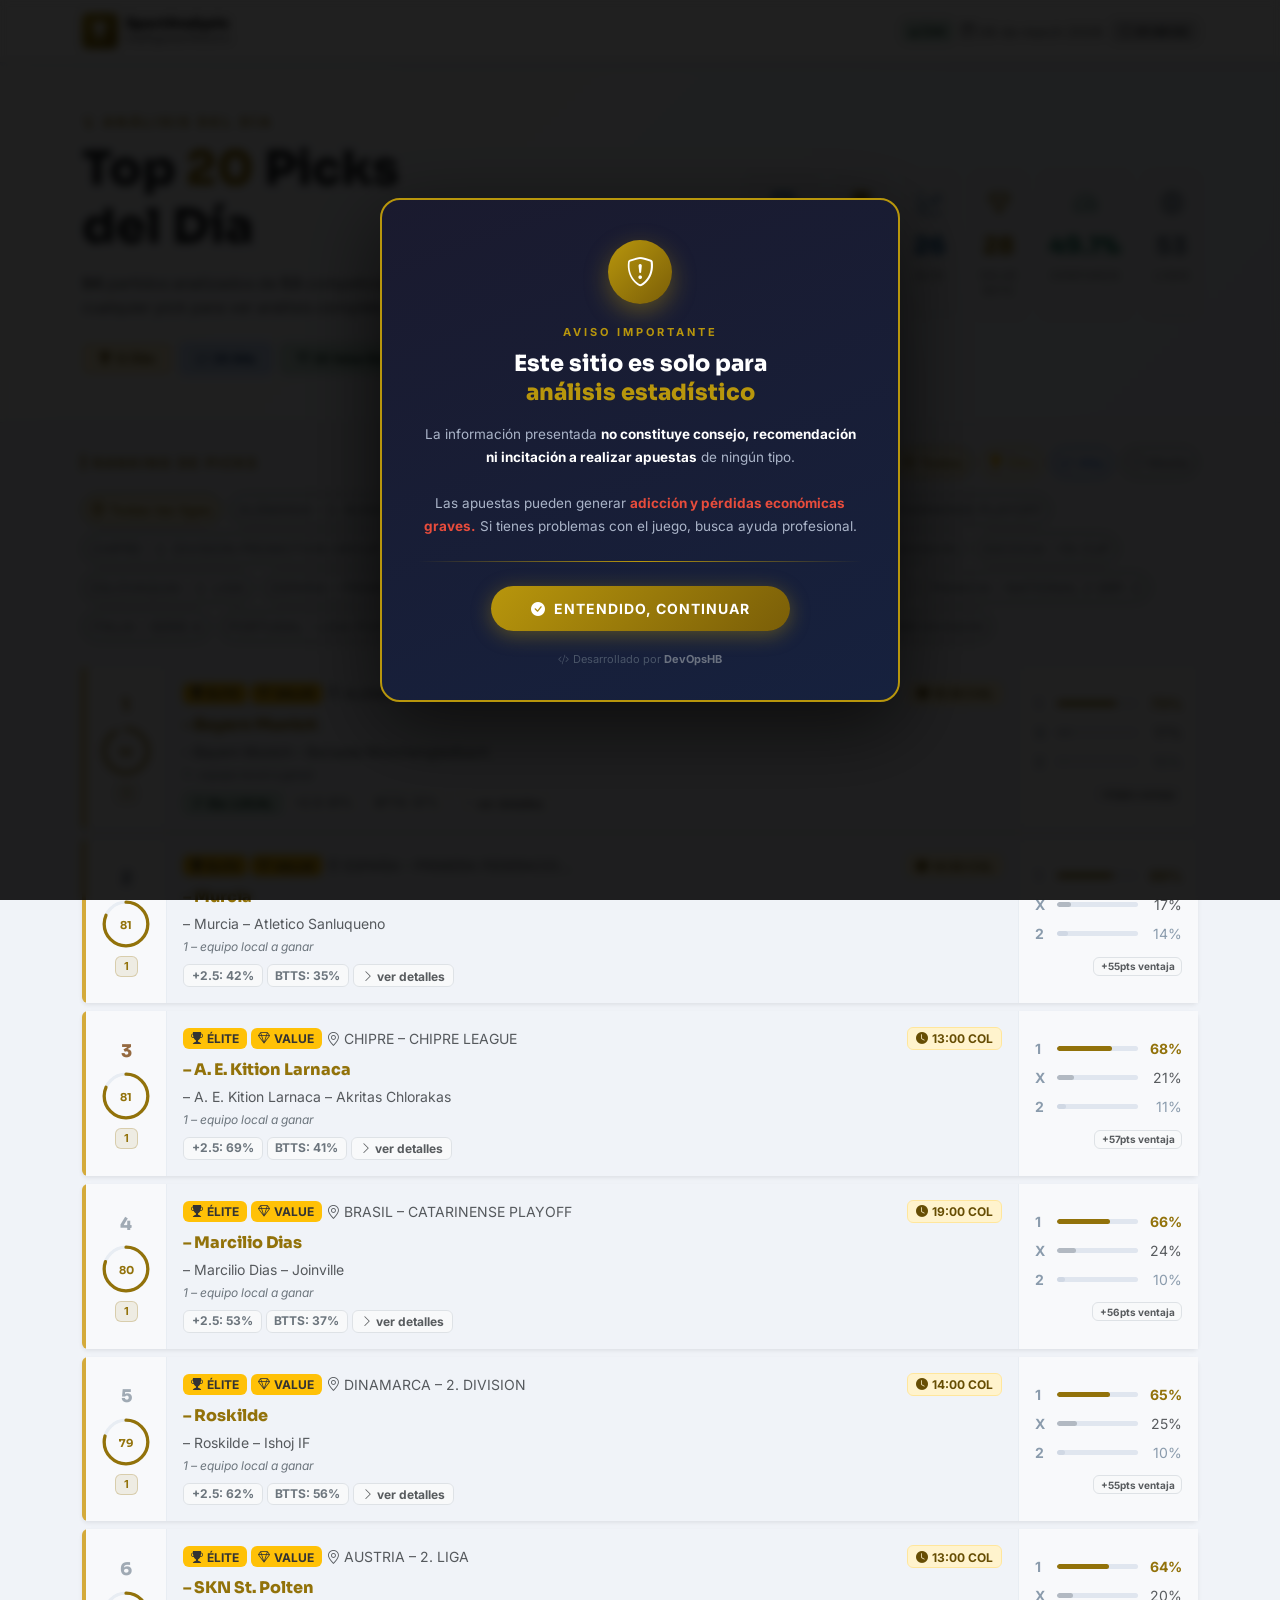
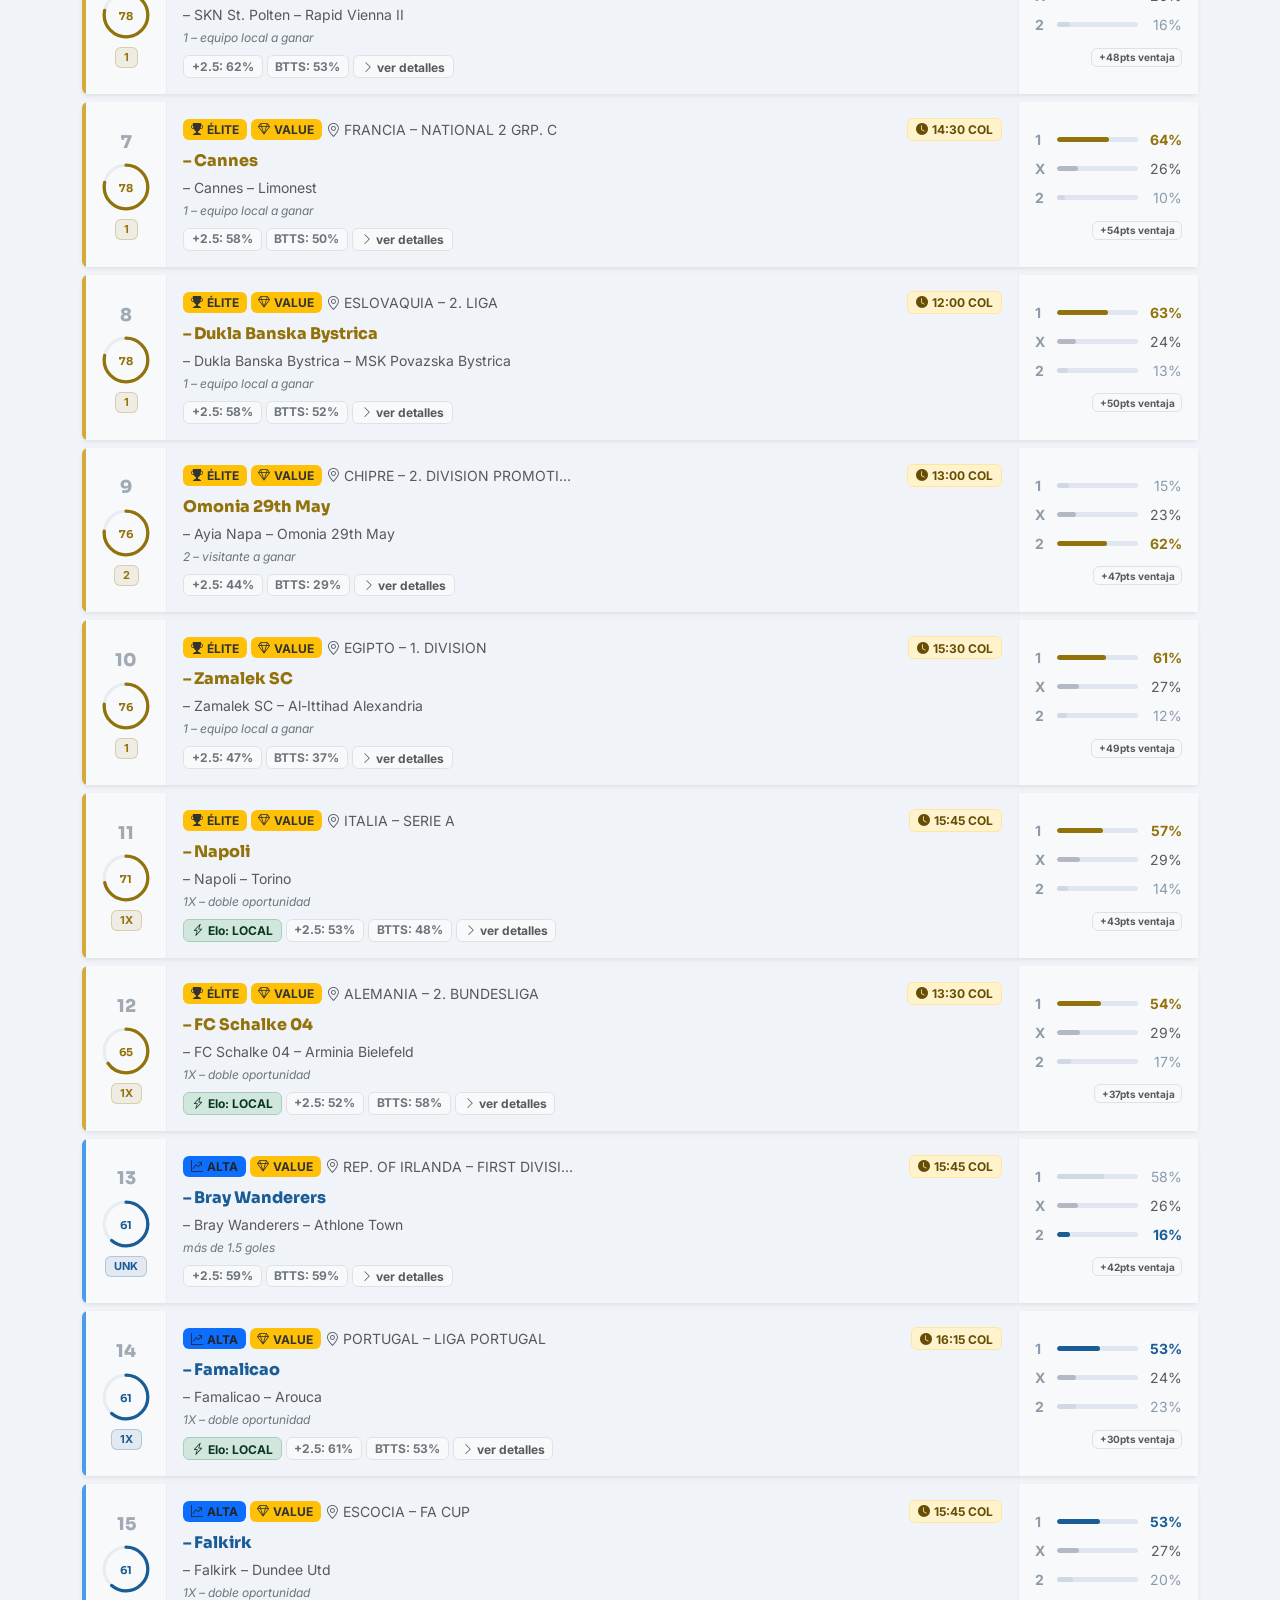
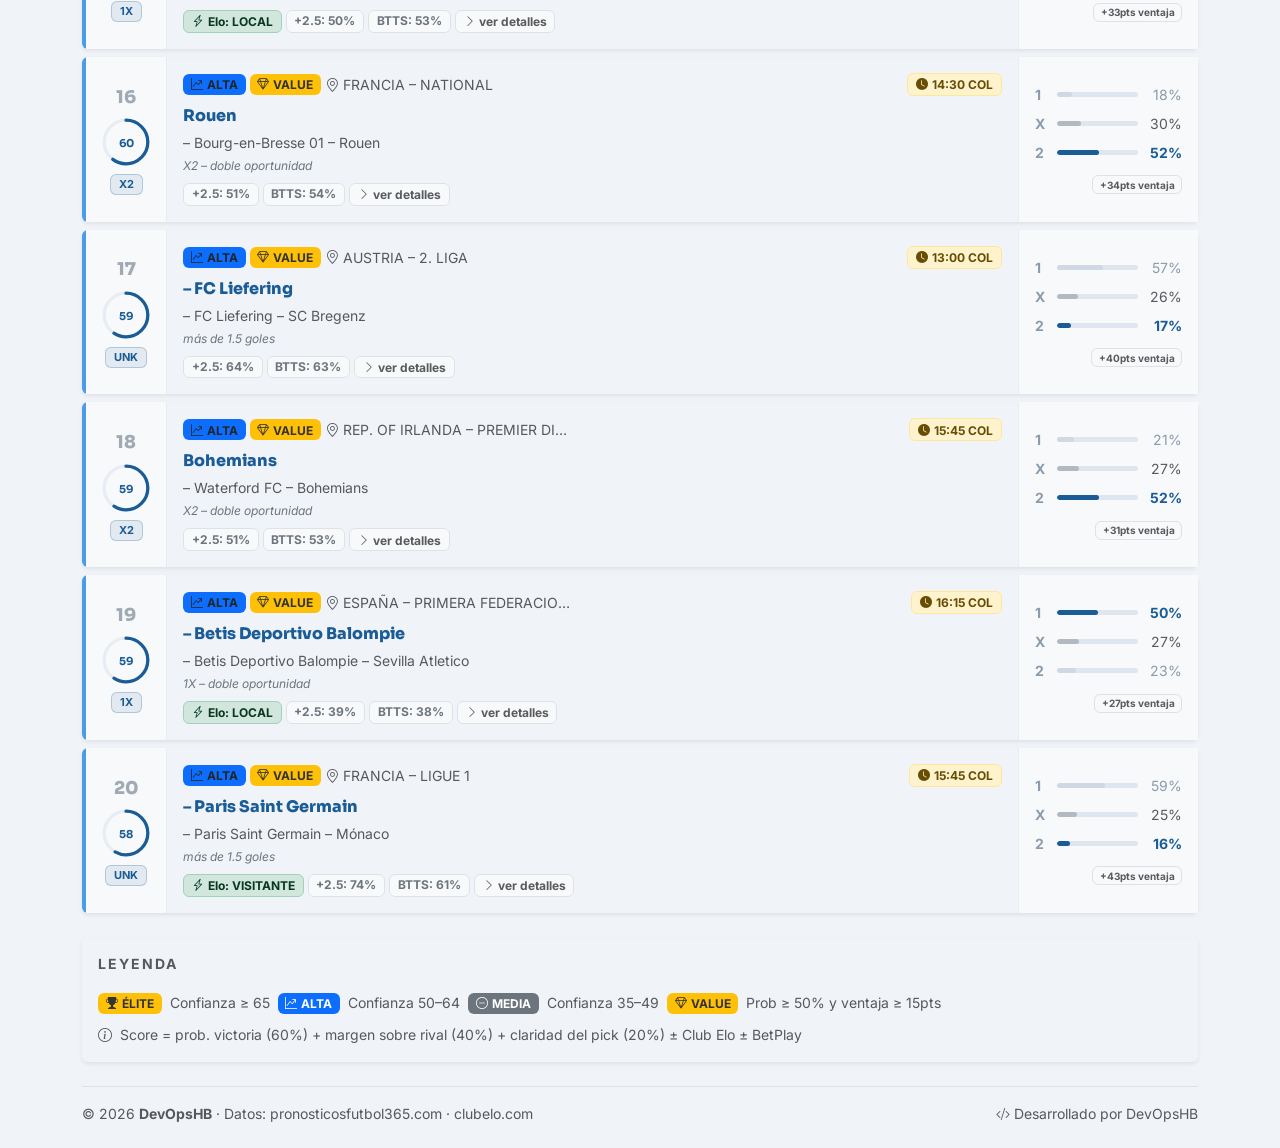
==== commit 5551388d: "pipeline v4" ====
--- a/index.html
+++ b/index.html
@@ -128,11 +128,28 @@
         <i class="bi bi-calendar3 me-1"></i>06 de march 2026
       </span>
       <span class="badge bg-secondary-subtle text-secondary-emphasis border border-secondary-subtle small">
-        <i class="bi bi-clock me-1"></i>11:23:44
+        <i class="bi bi-clock me-1"></i><span id="live-clock">--:--:--</span>
       </span>
     </div>
   </div>
 </nav>
+<script>
+(function(){
+  function updateClock(){
+    const now = new Date();
+    // Colombia = UTC-5: convertir a UTC y restar 5 horas
+    const utc = now.getTime() + (now.getTimezoneOffset() * 60000);
+    const col = new Date(utc + (-5 * 3600000));
+    const h = String(col.getHours()).padStart(2,'0');
+    const m = String(col.getMinutes()).padStart(2,'0');
+    const s = String(col.getSeconds()).padStart(2,'0');
+    const el = document.getElementById('live-clock');
+    if(el) el.textContent = h+':'+m+':'+s;
+  }
+  updateClock();
+  setInterval(updateClock, 1000);
+})();
+</script>
 
 <!-- BANNER AVISO LEGAL — popup central -->
 <div id="avisoLegal" style="
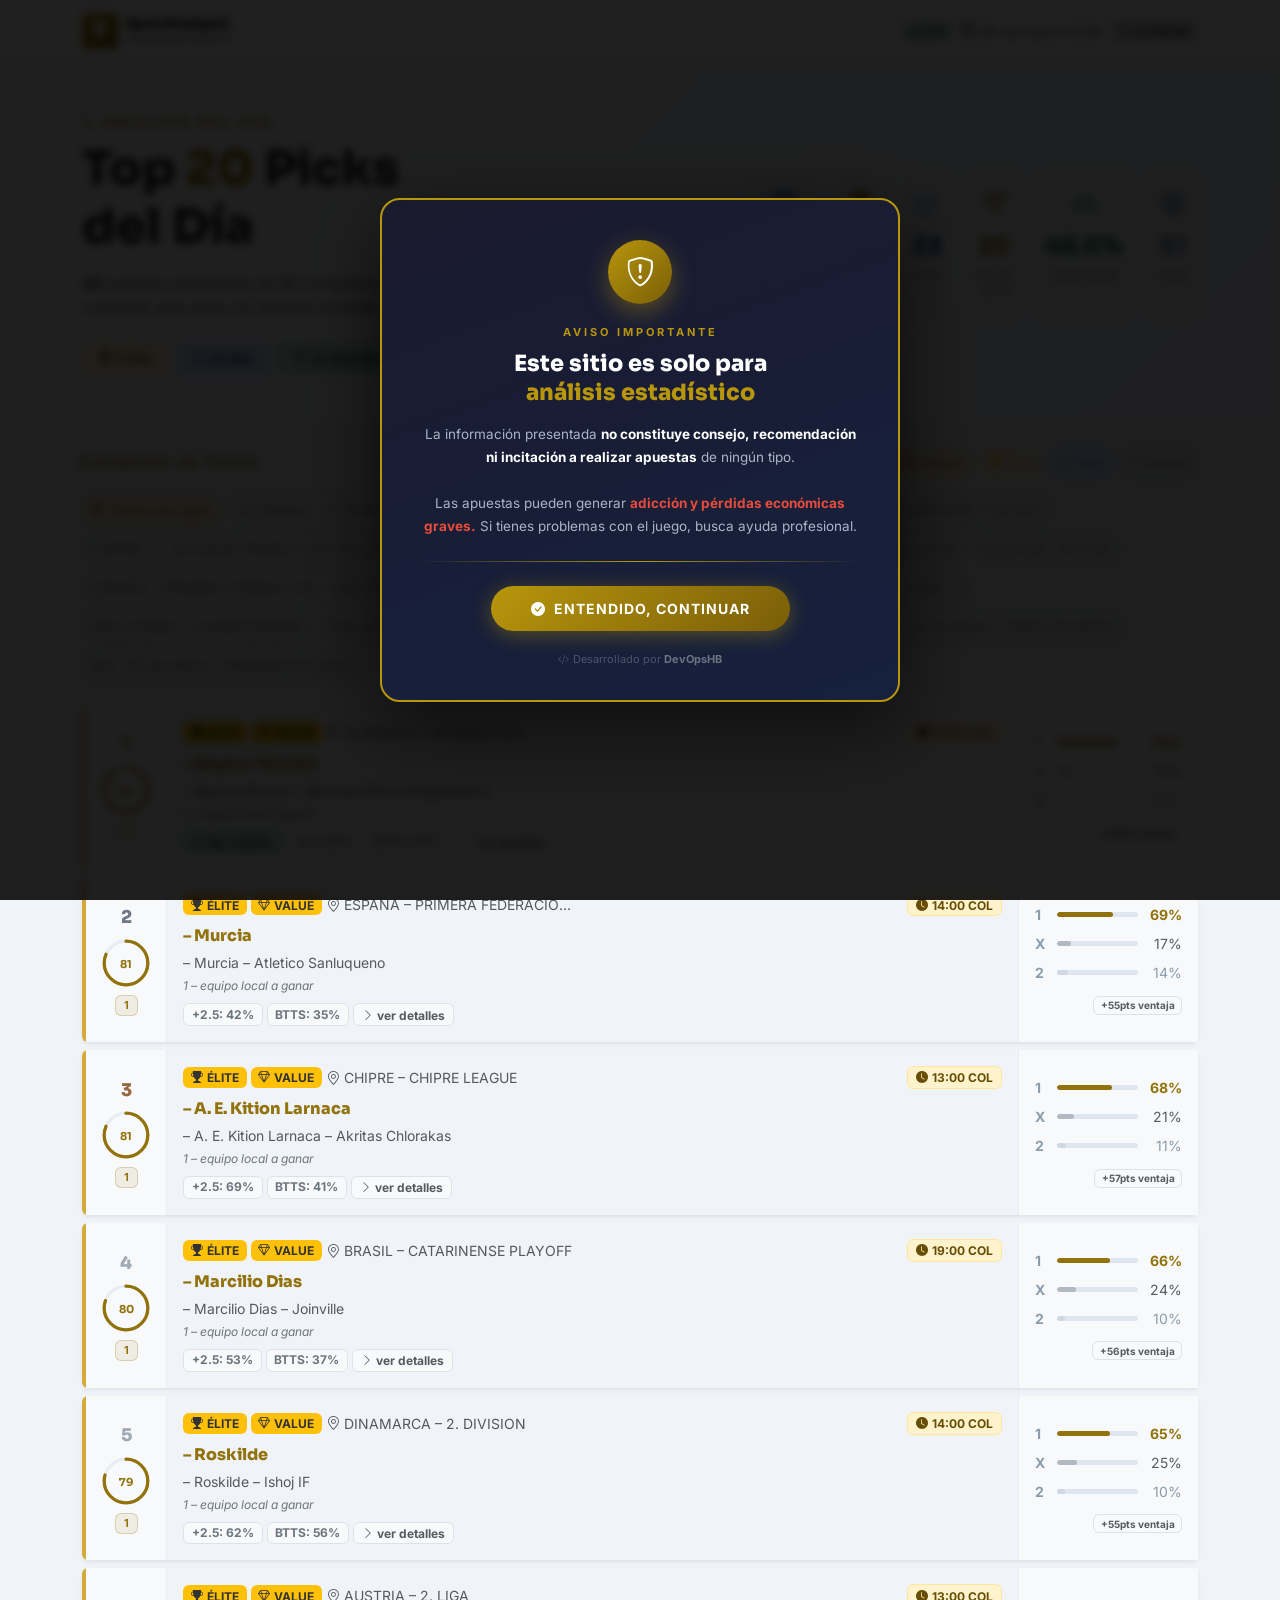
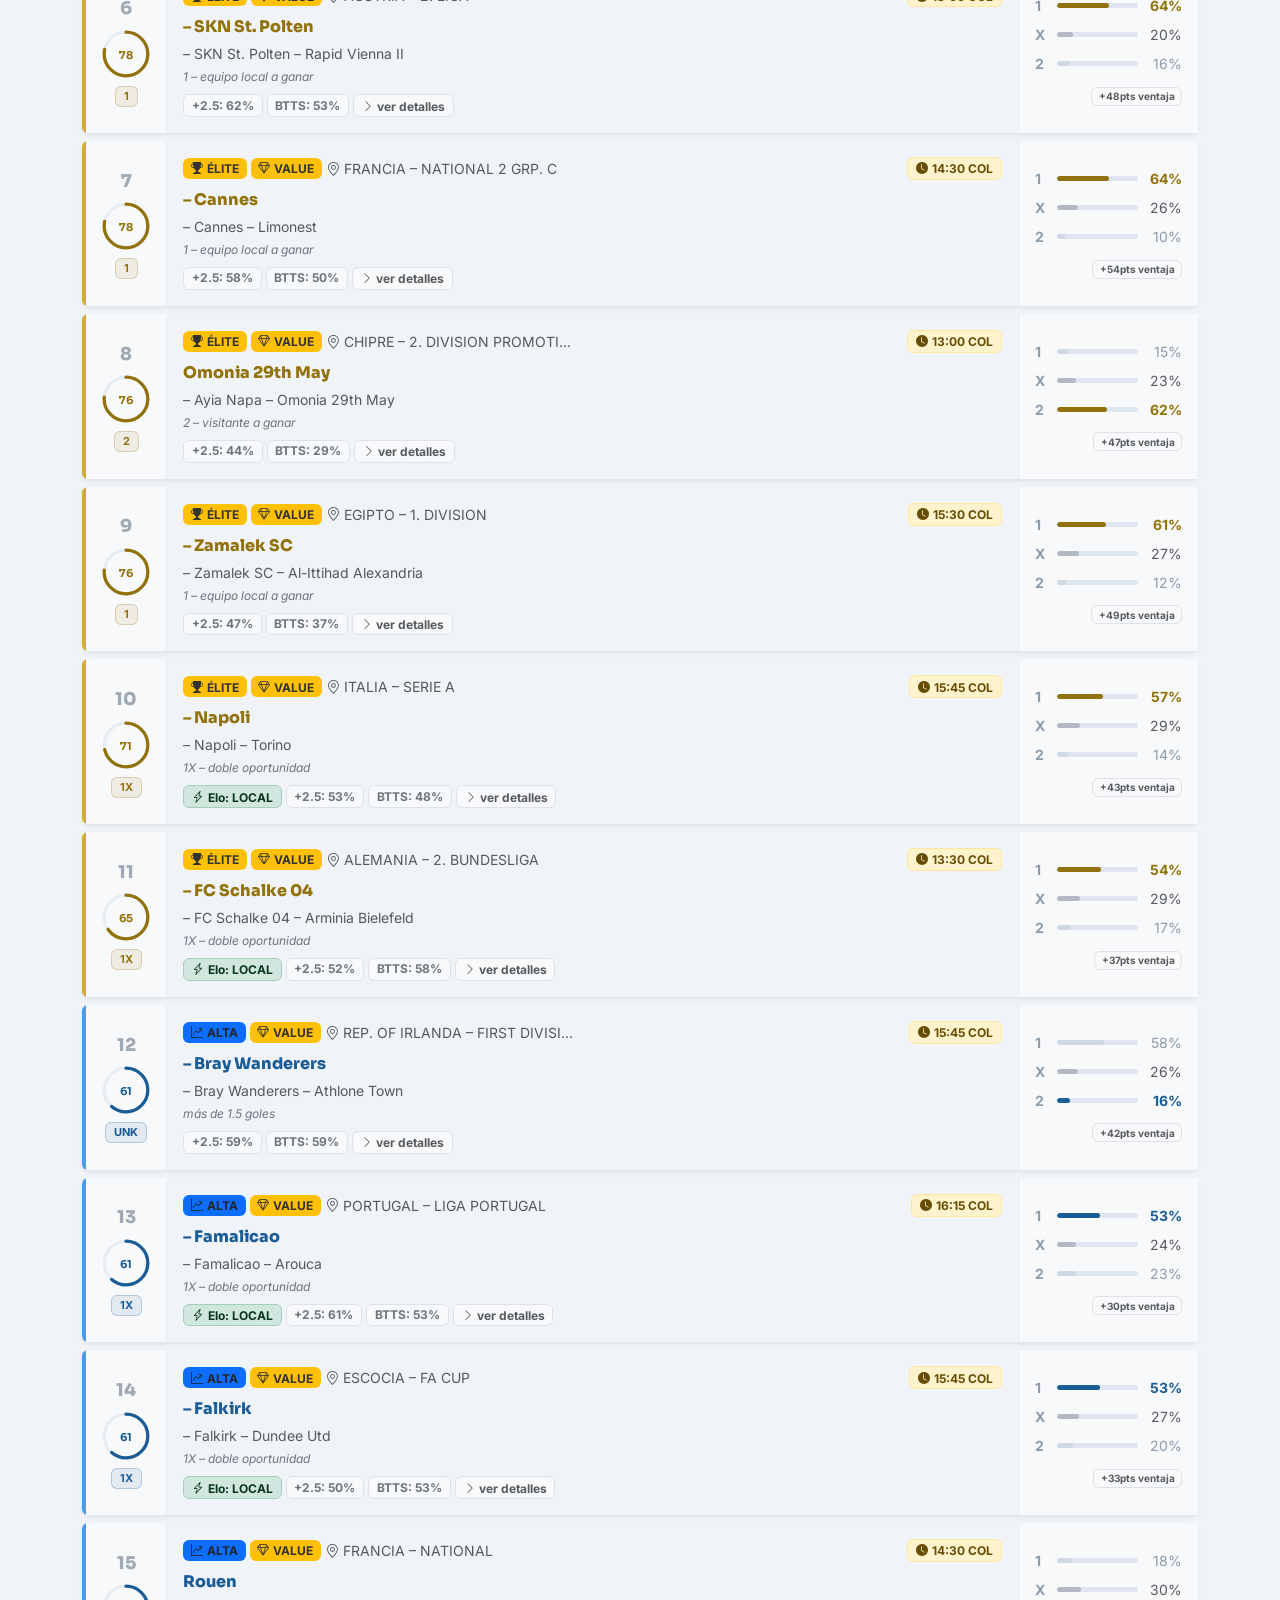
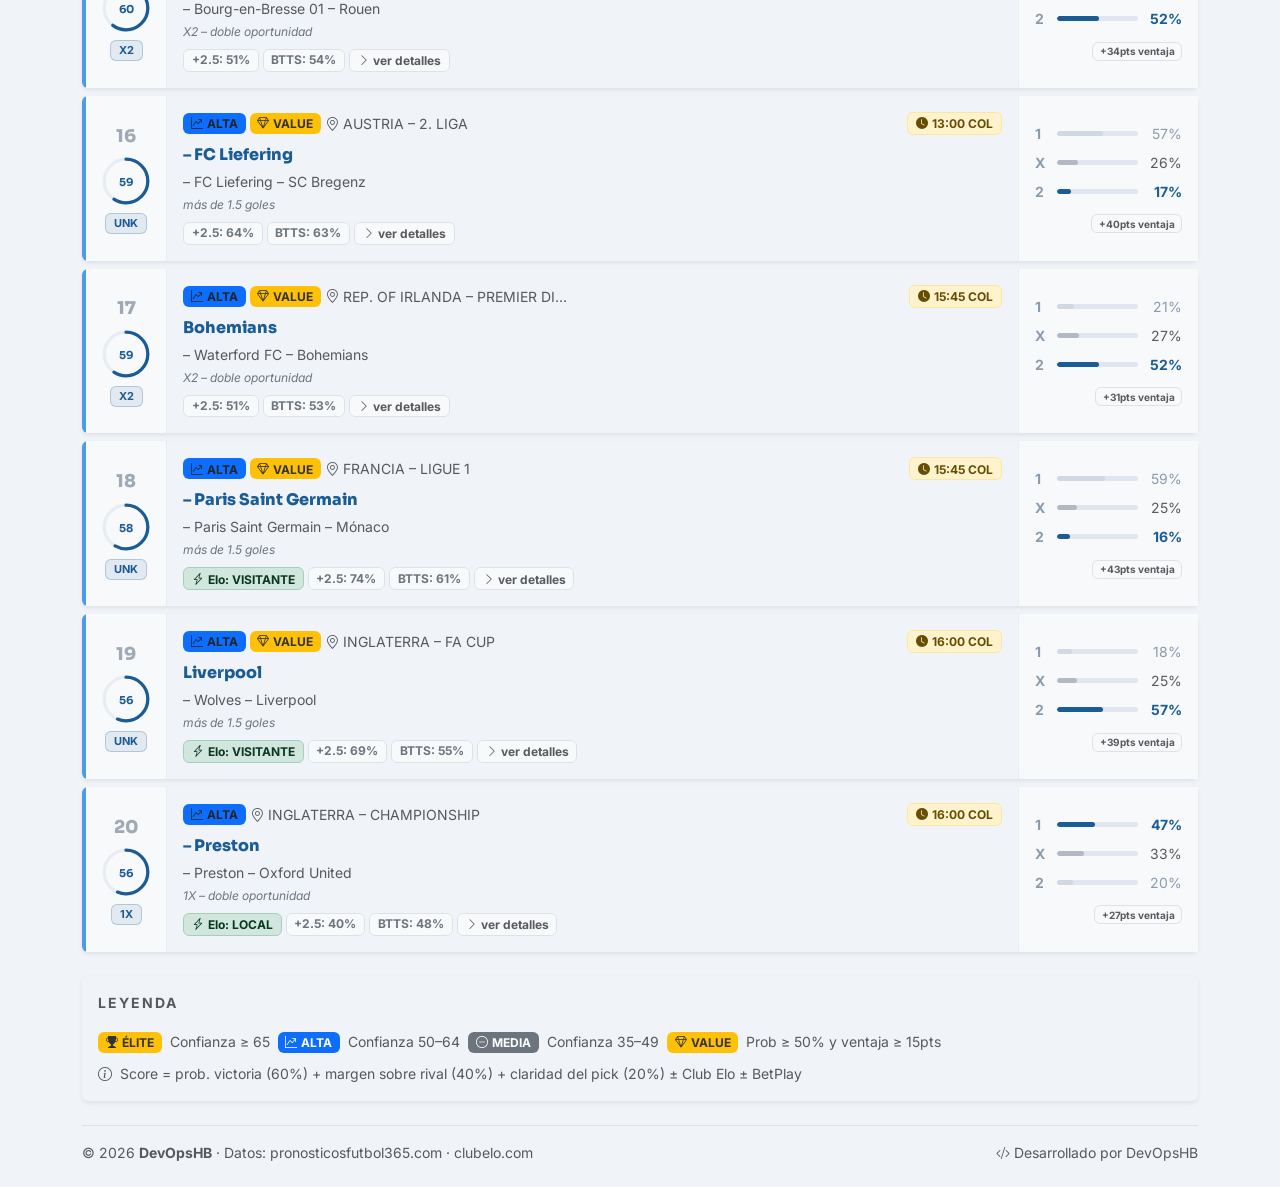
==== commit f8702611: "pipeline v5" ====
--- a/index.html
+++ b/index.html
@@ -20,26 +20,14 @@
   h1,h2,h3,h4,h5,.fw-black{font-family:'Sora',sans-serif}
   .fw-black{font-weight:900!important}
   .navbar-brand{font-family:'Sora',sans-serif;font-weight:900}
-
-  /* Cards */
   .card-match{transition:all .18s ease;border-left-width:4px!important}
   .card-match:hover{transform:translateY(-2px);box-shadow:0 8px 24px rgba(0,0,0,.1)!important}
-
-  /* Tier buttons */
   .tier-btn.active{background:var(--gold-lt)!important;border-color:var(--gold)!important;color:var(--gold)!important;font-weight:600}
   .comp-chip.active{background:var(--gold-lt)!important;border-color:var(--gold)!important;color:var(--gold)!important;font-weight:600}
-
-  /* Badge warning override */
   .badge.bg-warning{color:#333!important}
-
-  /* Progress */
   .progress{border-radius:99px}
   .progress-bar{border-radius:99px;transition:width .5s ease}
-
-  /* Offcanvas */
   .offcanvas-header{background:#FAFBFD}
-
-  /* Animations */
   @keyframes fadeUp{from{opacity:0;transform:translateY(10px)}to{opacity:1;transform:translateY(0)}}
   .card-match{animation:fadeUp .3s ease both}
   .card-match:nth-child(1){animation-delay:0.04s}
@@ -63,18 +51,10 @@
 .card-match:nth-child(19){animation-delay:0.76s}
 .card-match:nth-child(20){animation-delay:0.80s}
 .card-match:nth-child(21){animation-delay:0.84s}
-
-  /* Hero gradient */
-  .hero-section{background:linear-gradient(135deg,#FAFBFD 0%,#F0F5FF 100%);
-    border-bottom:1px solid #DDE3EC}
-
-  /* Navbar */
+  .hero-section{background:linear-gradient(135deg,#FAFBFD 0%,#F0F5FF 100%);border-bottom:1px solid #DDE3EC}
   .navbar{border-bottom:1px solid #DDE3EC;background:#fff!important}
-
-  /* Scrollbar offcanvas */
   .offcanvas-body::-webkit-scrollbar{width:4px}
   .offcanvas-body::-webkit-scrollbar-thumb{background:#DDE3EC;border-radius:2px}
-
   @media(max-width:576px){
     .hero-section .display-5{font-size:1.75rem}
     .modal-body .row.g-3 .col-4{font-size:.9rem}
@@ -137,7 +117,6 @@
 (function(){
   function updateClock(){
     const now = new Date();
-    // Colombia = UTC-5: convertir a UTC y restar 5 horas
     const utc = now.getTime() + (now.getTimezoneOffset() * 60000);
     const col = new Date(utc + (-5 * 3600000));
     const h = String(col.getHours()).padStart(2,'0');
@@ -151,7 +130,7 @@
 })();
 </script>
 
-<!-- BANNER AVISO LEGAL — popup central -->
+<!-- AVISO LEGAL -->
 <div id="avisoLegal" style="
   position:fixed;inset:0;z-index:9999;
   display:flex;align-items:center;justify-content:center;
@@ -162,50 +141,35 @@
     max-width:520px;width:90%;padding:40px 36px 32px;
     box-shadow:0 24px 80px rgba(0,0,0,0.6);
     text-align:center;position:relative">
-
-    <!-- Ícono central -->
-    <div style="
-      width:64px;height:64px;border-radius:50%;
+    <div style="width:64px;height:64px;border-radius:50%;
       background:linear-gradient(135deg,#B8960C,#7A5E08);
       display:flex;align-items:center;justify-content:center;
       margin:0 auto 20px;box-shadow:0 8px 24px rgba(184,150,12,0.4)">
       <i class="bi bi-shield-exclamation" style="font-size:1.8rem;color:#fff"></i>
     </div>
-
-    <!-- Título -->
     <div style="font-size:11px;letter-spacing:3px;color:#B8960C;font-weight:700;margin-bottom:8px;text-transform:uppercase">
       Aviso Importante
     </div>
     <h3 style="color:#fff;font-weight:900;font-size:1.4rem;margin-bottom:16px;line-height:1.3">
       Este sitio es solo para<br><span style="color:#B8960C">análisis estadístico</span>
     </h3>
-
-    <!-- Cuerpo -->
     <p style="color:#aab4c8;font-size:13.5px;line-height:1.7;margin-bottom:24px">
       La información presentada <strong style="color:#fff">no constituye consejo, recomendación
       ni incitación a realizar apuestas</strong> de ningún tipo.<br><br>
       Las apuestas pueden generar <strong style="color:#e74c3c">adicción y pérdidas económicas graves.</strong>
       Si tienes problemas con el juego, busca ayuda profesional.
     </p>
-
-    <!-- Línea divisora -->
     <div style="height:1px;background:linear-gradient(90deg,transparent,#B8960C,transparent);margin-bottom:24px"></div>
-
-    <!-- Botón aceptar -->
     <button onclick="document.getElementById('avisoLegal').style.display='none'"
-      style="
-        background:linear-gradient(135deg,#B8960C,#7A5E08);
+      style="background:linear-gradient(135deg,#B8960C,#7A5E08);
         color:#fff;border:none;border-radius:50px;
         padding:12px 40px;font-size:14px;font-weight:700;
         cursor:pointer;letter-spacing:1px;text-transform:uppercase;
-        box-shadow:0 4px 20px rgba(184,150,12,0.4);
-        transition:transform .15s,box-shadow .15s"
-      onmouseover="this.style.transform='scale(1.05)';this.style.boxShadow='0 6px 28px rgba(184,150,12,0.6)'"
-      onmouseout="this.style.transform='scale(1)';this.style.boxShadow='0 4px 20px rgba(184,150,12,0.4)'">
+        box-shadow:0 4px 20px rgba(184,150,12,0.4)"
+      onmouseover="this.style.transform='scale(1.05)'"
+      onmouseout="this.style.transform='scale(1)'">
       <i class="bi bi-check-circle-fill me-2"></i>Entendido, continuar
     </button>
-
-    <!-- Dev credit -->
     <div style="margin-top:20px;color:#4a5568;font-size:11px">
       <i class="bi bi-code-slash me-1"></i>Desarrollado por <strong style="color:#6b7280">DevOpsHB</strong>
     </div>
@@ -224,33 +188,33 @@
           Top <span style="color:var(--gold)">20</span> Picks<br>del Día
         </h1>
         <p class="text-muted mb-4" style="max-width:480px">
-          <strong>94</strong> partidos analizados de
-          <strong>53</strong> competiciones.
+          <strong>88</strong> partidos analizados de
+          <strong>51</strong> competiciones.
           Haz clic en cualquier pick para ver análisis completo.
         </p>
         <div class="d-flex flex-wrap gap-2">
           <span class="badge bg-warning-subtle text-warning-emphasis border border-warning-subtle px-3 py-2">
-            <i class="bi bi-trophy-fill me-1"></i>12 Élite
+            <i class="bi bi-trophy-fill me-1"></i>11 Élite
           </span>
           <span class="badge bg-primary-subtle text-primary-emphasis border border-primary-subtle px-3 py-2">
-            <i class="bi bi-graph-up-arrow me-1"></i>26 Alta
+            <i class="bi bi-graph-up-arrow me-1"></i>23 Alta
           </span>
           <span class="badge bg-success-subtle text-success-emphasis border border-success-subtle px-3 py-2">
-            <i class="bi bi-gem me-1"></i>28 Value Bets
+            <i class="bi bi-gem me-1"></i>25 Value Bets
           </span>
           <span class="badge bg-info-subtle text-info-emphasis border border-info-subtle px-3 py-2">
-            <i class="bi bi-speedometer2 me-1"></i>Conf. prom: 49.1%
+            <i class="bi bi-speedometer2 me-1"></i>Conf. prom: 48.6%
           </span>
         </div>
       </div>
       <div class="col-lg-5 d-none d-lg-block">
         <div class="row g-3">
-          <div class="col"><div class="card border-0 shadow-sm text-center py-3 px-2 h-100"><i class="bi bi-calendar-event mb-2" style="font-size:1.4rem;color:#1A5C96"></i><div class="fw-black mb-1" style="font-size:1.5rem;color:#1A5C96">94</div><div class="text-uppercase text-muted" style="font-size:10px;letter-spacing:1px">Partidos</div></div></div>
-          <div class="col"><div class="card border-0 shadow-sm text-center py-3 px-2 h-100"><i class="bi bi-trophy-fill mb-2" style="font-size:1.4rem;color:#92720A"></i><div class="fw-black mb-1" style="font-size:1.5rem;color:#92720A">12</div><div class="text-uppercase text-muted" style="font-size:10px;letter-spacing:1px">Élite</div></div></div>
-          <div class="col"><div class="card border-0 shadow-sm text-center py-3 px-2 h-100"><i class="bi bi-graph-up-arrow mb-2" style="font-size:1.4rem;color:#1A5C96"></i><div class="fw-black mb-1" style="font-size:1.5rem;color:#1A5C96">26</div><div class="text-uppercase text-muted" style="font-size:10px;letter-spacing:1px">Alta</div></div></div>
-          <div class="col"><div class="card border-0 shadow-sm text-center py-3 px-2 h-100"><i class="bi bi-gem mb-2" style="font-size:1.4rem;color:#92720A"></i><div class="fw-black mb-1" style="font-size:1.5rem;color:#92720A">28</div><div class="text-uppercase text-muted" style="font-size:10px;letter-spacing:1px">Value Bets</div></div></div>
-          <div class="col"><div class="card border-0 shadow-sm text-center py-3 px-2 h-100"><i class="bi bi-speedometer2 mb-2" style="font-size:1.4rem;color:#1A7A60"></i><div class="fw-black mb-1" style="font-size:1.5rem;color:#1A7A60">49.1%</div><div class="text-uppercase text-muted" style="font-size:10px;letter-spacing:1px">Confianza</div></div></div>
-          <div class="col"><div class="card border-0 shadow-sm text-center py-3 px-2 h-100"><i class="bi bi-globe mb-2" style="font-size:1.4rem;color:#6A7A8A"></i><div class="fw-black mb-1" style="font-size:1.5rem;color:#6A7A8A">53</div><div class="text-uppercase text-muted" style="font-size:10px;letter-spacing:1px">Ligas</div></div></div>
+          <div class="col"><div class="card border-0 shadow-sm text-center py-3 px-2 h-100"><i class="bi bi-calendar-event mb-2" style="font-size:1.4rem;color:#1A5C96"></i><div class="fw-black mb-1" style="font-size:1.5rem;color:#1A5C96">88</div><div class="text-uppercase text-muted" style="font-size:10px;letter-spacing:1px">Partidos</div></div></div>
+          <div class="col"><div class="card border-0 shadow-sm text-center py-3 px-2 h-100"><i class="bi bi-trophy-fill mb-2" style="font-size:1.4rem;color:#92720A"></i><div class="fw-black mb-1" style="font-size:1.5rem;color:#92720A">11</div><div class="text-uppercase text-muted" style="font-size:10px;letter-spacing:1px">Élite</div></div></div>
+          <div class="col"><div class="card border-0 shadow-sm text-center py-3 px-2 h-100"><i class="bi bi-graph-up-arrow mb-2" style="font-size:1.4rem;color:#1A5C96"></i><div class="fw-black mb-1" style="font-size:1.5rem;color:#1A5C96">23</div><div class="text-uppercase text-muted" style="font-size:10px;letter-spacing:1px">Alta</div></div></div>
+          <div class="col"><div class="card border-0 shadow-sm text-center py-3 px-2 h-100"><i class="bi bi-gem mb-2" style="font-size:1.4rem;color:#92720A"></i><div class="fw-black mb-1" style="font-size:1.5rem;color:#92720A">25</div><div class="text-uppercase text-muted" style="font-size:10px;letter-spacing:1px">Value Bets</div></div></div>
+          <div class="col"><div class="card border-0 shadow-sm text-center py-3 px-2 h-100"><i class="bi bi-speedometer2 mb-2" style="font-size:1.4rem;color:#1A7A60"></i><div class="fw-black mb-1" style="font-size:1.5rem;color:#1A7A60">48.6%</div><div class="text-uppercase text-muted" style="font-size:10px;letter-spacing:1px">Confianza</div></div></div>
+          <div class="col"><div class="card border-0 shadow-sm text-center py-3 px-2 h-100"><i class="bi bi-globe mb-2" style="font-size:1.4rem;color:#6A7A8A"></i><div class="fw-black mb-1" style="font-size:1.5rem;color:#6A7A8A">51</div><div class="text-uppercase text-muted" style="font-size:10px;letter-spacing:1px">Ligas</div></div></div>
         </div>
       </div>
     </div>
@@ -259,8 +223,6 @@
 
 <!-- MAIN -->
 <div class="container-xl py-4">
-
-  <!-- Filtros -->
   <div class="d-flex align-items-center justify-content-between flex-wrap gap-3 mb-3">
     <div class="small fw-bold text-uppercase d-flex align-items-center gap-2" style="letter-spacing:2px;color:var(--gold)">
       <span style="display:inline-block;width:3px;height:16px;background:var(--gold);border-radius:2px"></span>
@@ -282,15 +244,13 @@
     </div>
   </div>
 
-  <!-- Chips ligas -->
   <div class="d-flex flex-wrap gap-2 mb-4" id="comp-chips">
     <button class="btn btn-sm btn-outline-secondary comp-chip rounded-pill active" data-comp="ALL">
       <i class="bi bi-globe me-1"></i>Todas las ligas
     </button>
-    <button class="btn btn-sm btn-outline-secondary comp-chip rounded-pill" data-comp="ALEMANIA – 2. BUNDESLIGA">ALEMANIA – 2. BUNDESLIGA</button><button class="btn btn-sm btn-outline-secondary comp-chip rounded-pill" data-comp="ALEMANIA – BUNDESLIGA">ALEMANIA – BUNDESLIGA</button><button class="btn btn-sm btn-outline-secondary comp-chip rounded-pill" data-comp="AUSTRIA – 2. LIGA">AUSTRIA – 2. LIGA</button><button class="btn btn-sm btn-outline-secondary comp-chip rounded-pill" data-comp="BRASIL – CATARINENSE PLAYOFF">BRASIL – CATARINENSE PLAYOFF</button><button class="btn btn-sm btn-outline-secondary comp-chip rounded-pill" data-comp="CHIPRE – 2. DIVISION PROMOTION GROUP">CHIPRE – 2. DIVISION PROMOTION GROUP</button><button class="btn btn-sm btn-outline-secondary comp-chip rounded-pill" data-comp="CHIPRE – CHIPRE LEAGUE">CHIPRE – CHIPRE LEAGUE</button><button class="btn btn-sm btn-outline-secondary comp-chip rounded-pill" data-comp="DINAMARCA – 2. DIVISION">DINAMARCA – 2. DIVISION</button><button class="btn btn-sm btn-outline-secondary comp-chip rounded-pill" data-comp="EGIPTO – 1. DIVISION">EGIPTO – 1. DIVISION</button><button class="btn btn-sm btn-outline-secondary comp-chip rounded-pill" data-comp="ESCOCIA – FA CUP">ESCOCIA – FA CUP</button><button class="btn btn-sm btn-outline-secondary comp-chip rounded-pill" data-comp="ESLOVAQUIA – 2. LIGA">ESLOVAQUIA – 2. LIGA</button><button class="btn btn-sm btn-outline-secondary comp-chip rounded-pill" data-comp="ESPAÑA – PRIMERA FEDERACION – GROUP 2">ESPAÑA – PRIMERA FEDERACION – GROUP 2</button><button class="btn btn-sm btn-outline-secondary comp-chip rounded-pill" data-comp="FRANCIA – LIGUE 1">FRANCIA – LIGUE 1</button><button class="btn btn-sm btn-outline-secondary comp-chip rounded-pill" data-comp="FRANCIA – NATIONAL">FRANCIA – NATIONAL</button><button class="btn btn-sm btn-outline-secondary comp-chip rounded-pill" data-comp="FRANCIA – NATIONAL 2 GRP. C">FRANCIA – NATIONAL 2 GRP. C</button><button class="btn btn-sm btn-outline-secondary comp-chip rounded-pill" data-comp="ITALIA – SERIE A">ITALIA – SERIE A</button><button class="btn btn-sm btn-outline-secondary comp-chip rounded-pill" data-comp="PORTUGAL – LIGA PORTUGAL">PORTUGAL – LIGA PORTUGAL</button><button class="btn btn-sm btn-outline-secondary comp-chip rounded-pill" data-comp="REP. OF IRLANDA – FIRST DIVISION">REP. OF IRLANDA – FIRST DIVISION</button><button class="btn btn-sm btn-outline-secondary comp-chip rounded-pill" data-comp="REP. OF IRLANDA – PREMIER DIVISION">REP. OF IRLANDA – PREMIER DIVISION</button>
-  </div>
-
-  <!-- Cards -->
+    <button class="btn btn-sm btn-outline-secondary comp-chip rounded-pill" data-comp="ALEMANIA – 2. BUNDESLIGA">ALEMANIA – 2. BUNDESLIGA</button><button class="btn btn-sm btn-outline-secondary comp-chip rounded-pill" data-comp="ALEMANIA – BUNDESLIGA">ALEMANIA – BUNDESLIGA</button><button class="btn btn-sm btn-outline-secondary comp-chip rounded-pill" data-comp="AUSTRIA – 2. LIGA">AUSTRIA – 2. LIGA</button><button class="btn btn-sm btn-outline-secondary comp-chip rounded-pill" data-comp="BRASIL – CATARINENSE PLAYOFF">BRASIL – CATARINENSE PLAYOFF</button><button class="btn btn-sm btn-outline-secondary comp-chip rounded-pill" data-comp="CHIPRE – 2. DIVISION PROMOTION GROUP">CHIPRE – 2. DIVISION PROMOTION GROUP</button><button class="btn btn-sm btn-outline-secondary comp-chip rounded-pill" data-comp="CHIPRE – CHIPRE LEAGUE">CHIPRE – CHIPRE LEAGUE</button><button class="btn btn-sm btn-outline-secondary comp-chip rounded-pill" data-comp="DINAMARCA – 2. DIVISION">DINAMARCA – 2. DIVISION</button><button class="btn btn-sm btn-outline-secondary comp-chip rounded-pill" data-comp="EGIPTO – 1. DIVISION">EGIPTO – 1. DIVISION</button><button class="btn btn-sm btn-outline-secondary comp-chip rounded-pill" data-comp="ESCOCIA – FA CUP">ESCOCIA – FA CUP</button><button class="btn btn-sm btn-outline-secondary comp-chip rounded-pill" data-comp="ESPAÑA – PRIMERA FEDERACION – GROUP 2">ESPAÑA – PRIMERA FEDERACION – GROUP 2</button><button class="btn btn-sm btn-outline-secondary comp-chip rounded-pill" data-comp="FRANCIA – LIGUE 1">FRANCIA – LIGUE 1</button><button class="btn btn-sm btn-outline-secondary comp-chip rounded-pill" data-comp="FRANCIA – NATIONAL">FRANCIA – NATIONAL</button><button class="btn btn-sm btn-outline-secondary comp-chip rounded-pill" data-comp="FRANCIA – NATIONAL 2 GRP. C">FRANCIA – NATIONAL 2 GRP. C</button><button class="btn btn-sm btn-outline-secondary comp-chip rounded-pill" data-comp="INGLATERRA – CHAMPIONSHIP">INGLATERRA – CHAMPIONSHIP</button><button class="btn btn-sm btn-outline-secondary comp-chip rounded-pill" data-comp="INGLATERRA – FA CUP">INGLATERRA – FA CUP</button><button class="btn btn-sm btn-outline-secondary comp-chip rounded-pill" data-comp="ITALIA – SERIE A">ITALIA – SERIE A</button><button class="btn btn-sm btn-outline-secondary comp-chip rounded-pill" data-comp="PORTUGAL – LIGA PORTUGAL">PORTUGAL – LIGA PORTUGAL</button><button class="btn btn-sm btn-outline-secondary comp-chip rounded-pill" data-comp="REP. OF IRLANDA – FIRST DIVISION">REP. OF IRLANDA – FIRST DIVISION</button><button class="btn btn-sm btn-outline-secondary comp-chip rounded-pill" data-comp="REP. OF IRLANDA – PREMIER DIVISION">REP. OF IRLANDA – PREMIER DIVISION</button>
+  </div>
+
   <div id="cards">
 <div class="card mb-2 border-0 shadow-sm card-match" data-tier="ELITE"
   data-comp="ALEMANIA – BUNDESLIGA"
@@ -434,6 +394,32 @@
     
         <div class="d-flex align-items-center gap-2 mt-4 mb-2 pb-2 border-bottom border-warning-subtle"><i class="bi bi-lightning-charge-fill text-warning"></i><span class="fw-bold text-uppercase small" style="letter-spacing:1.5px;color:#92720A">Club Elo — Fuerza histórica</span></div>
         
+        <div class="mb-3">
+          <div class="d-flex align-items-center gap-1 mb-1">
+            <span class="small text-muted fw-semibold">Probabilidades según Elo</span>
+            <span class="badge bg-secondary-subtle text-secondary-emphasis" style="font-size:9px">CLUBELO</span>
+          </div>
+          <div class="row g-1 text-center">
+            <div class="col-4">
+              <div class="p-2 rounded bg-success-subtle border border-success-subtle">
+                <div class="text-muted" style="font-size:11px">LOCAL</div>
+                <div class="fw-bold text-success" style="font-size:1.1rem">87.8%</div>
+              </div>
+            </div>
+            <div class="col-4">
+              <div class="p-2 rounded bg-light">
+                <div class="text-muted" style="font-size:11px">EMPATE</div>
+                <div class="fw-bold" style="font-size:1.1rem">8.7%</div>
+              </div>
+            </div>
+            <div class="col-4">
+              <div class="p-2 rounded bg-light">
+                <div class="text-muted" style="font-size:11px">VISITA</div>
+                <div class="fw-bold " style="font-size:1.1rem">3.5%</div>
+              </div>
+            </div>
+          </div>
+        </div>
         <div class="row g-2 mb-2">
           <div class="col-6">
             <div class="card border-0 bg-light text-center py-3">
@@ -452,6 +438,7 @@
         </div>
         <div class="d-flex justify-content-between align-items-center py-2 border-bottom border-light"><span class="text-muted small"><i class='bi bi-arrows-expand-vertical'></i> Diferencia</span><span class="fw-bold text-warning-emphasis small">+370 pts</span></div>
         <div class="d-flex justify-content-between align-items-center py-2 border-bottom border-light"><span class="text-muted small"><i class='bi bi-star-fill'></i> Favorito por Elo</span><span class="fw-semibold small">LOCAL</span></div>
+    
     
     
 
@@ -626,6 +613,7 @@
         <div class="d-flex justify-content-between align-items-center py-2 border-bottom border-light"><span class="text-muted small"><i class='bi bi-star-fill'></i> Favorito por Elo</span><span class="fw-semibold small">—</span></div>
     
     
+    
 
     <div class="mt-4 p-3 rounded-3 bg-light border border-light-subtle">
       <div class="small text-muted" style="line-height:1.6">
@@ -798,6 +786,7 @@
         <div class="d-flex justify-content-between align-items-center py-2 border-bottom border-light"><span class="text-muted small"><i class='bi bi-star-fill'></i> Favorito por Elo</span><span class="fw-semibold small">—</span></div>
     
     
+    
 
     <div class="mt-4 p-3 rounded-3 bg-light border border-light-subtle">
       <div class="small text-muted" style="line-height:1.6">
@@ -950,6 +939,7 @@
     
     
     
+    
 
     <div class="mt-4 p-3 rounded-3 bg-light border border-light-subtle">
       <div class="small text-muted" style="line-height:1.6">
@@ -1102,6 +1092,7 @@
     
     
     
+    
 
     <div class="mt-4 p-3 rounded-3 bg-light border border-light-subtle">
       <div class="small text-muted" style="line-height:1.6">
@@ -1254,6 +1245,7 @@
     
     
     
+    
 
     <div class="mt-4 p-3 rounded-3 bg-light border border-light-subtle">
       <div class="small text-muted" style="line-height:1.6">
@@ -1406,6 +1398,7 @@
     
     
     
+    
 
     <div class="mt-4 p-3 rounded-3 bg-light border border-light-subtle">
       <div class="small text-muted" style="line-height:1.6">
@@ -1417,7 +1410,7 @@
   </div>
 </div>
 <div class="card mb-2 border-0 shadow-sm card-match" data-tier="ELITE"
-  data-comp="ESLOVAQUIA – 2. LIGA"
+  data-comp="CHIPRE – 2. DIVISION PROMOTION GROUP"
   style="border-left:4px solid #D4AA3A!important;cursor:pointer"
   data-bs-toggle="offcanvas" data-bs-target="#m8">
   <div class="card-body p-0">
@@ -1427,178 +1420,6 @@
       <div class="col-auto d-flex flex-column align-items-center justify-content-center gap-2 px-3 py-3"
         style="background:#F8F9FB;border-right:1px solid #E8EDF3;min-width:80px">
         <span class="fw-black" style="font-size:1.1rem;color:#A0AAB4">8</span>
-        <svg viewBox="0 0 44 44" width="48" height="48" class="flex-shrink-0"><circle cx="22" cy="22" r="20" fill="none" stroke="#E8EDF3" stroke-width="3"/><circle cx="22" cy="22" r="20" fill="none" stroke="#92720A" stroke-width="3" stroke-dasharray="98.0 125.7" stroke-linecap="round" transform="rotate(-90 22 22)"/><text x="22" y="27" text-anchor="middle" fill="#92720A" font-size="10" font-weight="700" font-family='Sora,sans-serif'>78</text></svg>
-        <span class="badge px-2 py-1 fw-bold" style="background:#92720A18;color:#92720A;border:1px solid #92720A40;font-size:11px">1</span>
-      </div>
-
-      <!-- CENTER: info -->
-      <div class="col py-3 px-3" style="min-width:0">
-        <div class="d-flex align-items-center flex-wrap gap-1 mb-2">
-          <span class="badge bg-warning text-dark">
-            <i class="bi bi-trophy-fill me-1"></i>ÉLITE
-          </span>
-          <span class="badge bg-warning text-dark small"><i class="bi bi-gem me-1"></i>VALUE</span>
-          <span class="text-muted small text-truncate" style="max-width:250px">
-            <i class="bi bi-geo-alt me-1"></i>ESLOVAQUIA – 2. LIGA
-          </span>
-          <span class="badge bg-warning-subtle text-warning-emphasis border border-warning-subtle ms-auto"><i class="bi bi-clock-fill me-1"></i>12:00 COL</span>
-        </div>
-        <div class="fw-black text-truncate mb-1" style="font-size:1rem;color:#92720A">– Dukla Banska Bystrica</div>
-        <div class="text-muted small text-truncate mb-1">– Dukla Banska Bystrica – MSK Povazska Bystrica</div>
-        <div class="fst-italic text-secondary text-truncate mb-2" style="font-size:12px">1 – equipo local a ganar</div>
-        <div class="d-flex flex-wrap gap-1">
-          
-          <span class="badge bg-light text-secondary border small">+2.5: 58%</span>
-          <span class="badge bg-light text-secondary border small">BTTS: 52%</span>
-          <span class="badge bg-light text-muted border small">
-            <i class="bi bi-chevron-right"></i> ver detalles
-          </span>
-        </div>
-      </div>
-
-      <!-- RIGHT: prob bars -->
-      <div class="col-auto d-none d-md-flex flex-column justify-content-center px-3 py-3"
-        style="min-width:180px;background:#F8F9FB;border-left:1px solid #E8EDF3">
-        <div class="d-flex align-items-center gap-2 mb-2">
-          <span class="small fw-bold" style="width:14px;color:#8A9BAC">1</span>
-          <div class="progress flex-grow-1" style="height:5px;background:#E0E6EF">
-            <div class="progress-bar" style="width:63%;background:#92720A"></div>
-          </div>
-          <span class="small fw-bold" style="width:36px;text-align:right;color:#92720A">63%</span>
-        </div>
-        <div class="d-flex align-items-center gap-2 mb-2">
-          <span class="small fw-bold" style="width:14px;color:#8A9BAC">X</span>
-          <div class="progress flex-grow-1" style="height:5px;background:#E0E6EF">
-            <div class="progress-bar bg-secondary" style="width:24%;opacity:.4"></div>
-          </div>
-          <span class="small text-muted" style="width:36px;text-align:right">24%</span>
-        </div>
-        <div class="d-flex align-items-center gap-2">
-          <span class="small fw-bold" style="width:14px;color:#8A9BAC">2</span>
-          <div class="progress flex-grow-1" style="height:5px;background:#E0E6EF">
-            <div class="progress-bar" style="width:13%;background:#D0D8E4"></div>
-          </div>
-          <span class="small fw-normal" style="width:36px;text-align:right;color:#8A9BAC">13%</span>
-        </div>
-        <div class="text-end mt-2">
-          <span class="badge bg-light text-muted border" style="font-size:10px">+50pts ventaja</span>
-        </div>
-      </div>
-    </div>
-  </div>
-</div>
-
-<div class="offcanvas offcanvas-end" tabindex="-1" id="m8" style="width:min(600px,100vw)">
-  <div class="offcanvas-header border-bottom" style="border-left:4px solid #92720A">
-    <div class="flex-grow-1 min-width-0">
-      <div class="d-flex align-items-center flex-wrap gap-2 mb-2">
-        <span class="badge bg-warning text-dark">
-          <i class="bi bi-trophy-fill me-1"></i>ÉLITE
-        </span>
-        <span class="badge bg-warning text-dark ms-1"><i class="bi bi-gem me-1"></i>VALUE BET</span>
-        <span class="text-muted small"><i class="bi bi-trophy me-1"></i>ESLOVAQUIA – 2. LIGA</span>
-        <span class="badge bg-warning-subtle text-warning-emphasis border border-warning-subtle ms-auto"><i class="bi bi-clock-fill me-1"></i>12:00 COL</span>
-      </div>
-      <h5 class="mb-1 fw-black" style="color:#92720A">– Dukla Banska Bystrica</h5>
-      <div class="text-muted small">– Dukla Banska Bystrica – MSK Povazska Bystrica</div>
-      <div class="fst-italic text-secondary" style="font-size:12px">1 – equipo local a ganar</div>
-    </div>
-    <button type="button" class="btn-close ms-3" data-bs-dismiss="offcanvas"></button>
-  </div>
-  <div class="offcanvas-body">
-
-    <!-- KPIs -->
-    <div class="row g-3 mb-1">
-      <div class="col-4">
-        <div class="card border-0 text-center py-3" style="background:#FBF5E0;border:1px solid #D4AA3A!important">
-          <div class="small fw-bold mb-1" style="color:#92720A;letter-spacing:1px">CONFIANZA</div>
-          <div style="font-size:2rem;font-weight:900;color:#92720A;line-height:1">78<span style="font-size:1rem">%</span></div>
-        </div>
-      </div>
-      <div class="col-4">
-        <div class="card border-0 bg-light text-center py-3">
-          <div class="small fw-bold text-muted mb-1" style="letter-spacing:1px">PICK</div>
-          <div style="font-size:2rem;font-weight:900;color:#92720A;line-height:1">1</div>
-        </div>
-      </div>
-      <div class="col-4">
-        <div class="card border-0 bg-light text-center py-3">
-          <div class="small fw-bold text-muted mb-1" style="letter-spacing:1px">VENTAJA</div>
-          <div style="font-size:2rem;font-weight:900;line-height:1">+50<span style="font-size:1rem">pts</span></div>
-        </div>
-      </div>
-    </div>
-
-    <!-- 1X2 -->
-    <div class="d-flex align-items-center gap-2 mt-4 mb-2 pb-2 border-bottom border-warning-subtle"><i class="bi bi-bar-chart-fill text-warning"></i><span class="fw-bold text-uppercase small" style="letter-spacing:1.5px;color:#92720A">Probabilidades de resultado</span></div>
-    <div class="row g-2 mb-1">
-      <div class="col-4"><div class="text-center p-2 rounded-3 border h-100" style="background:#92720A15;border-color:#92720A50!important"><div class="fw-bold small mb-1" style="color:#92720A">LOCAL (1)</div><div class="fw-black" style="font-size:1.4rem;color:#92720A">63%</div></div></div>
-      <div class="col-4"><div class="text-center p-2 rounded-3 border border-light-subtle bg-light h-100"><div class="text-muted small mb-1">EMPATE (X)</div><div class="fw-bold text-secondary" style="font-size:1.4rem">24%</div></div></div>
-      <div class="col-4"><div class="text-center p-2 rounded-3 border border-light-subtle bg-light h-100"><div class="text-muted small mb-1">VISITA (2)</div><div class="fw-bold text-secondary" style="font-size:1.4rem">13%</div></div></div>
-    </div>
-
-    <!-- HT -->
-    <div class="d-flex align-items-center gap-2 mt-4 mb-2 pb-2 border-bottom border-warning-subtle"><i class="bi bi-hourglass-split text-warning"></i><span class="fw-bold text-uppercase small" style="letter-spacing:1.5px;color:#92720A">Medio tiempo</span></div>
-    <div class="row g-2 mb-1">
-      <div class="col-4"><div class="text-center p-2 rounded-3 border border-light-subtle bg-light h-100"><div class="text-muted small mb-1">HT Local</div><div class="fw-bold text-secondary" style="font-size:1.4rem">44%</div></div></div>
-      <div class="col-4"><div class="text-center p-2 rounded-3 border border-light-subtle bg-light h-100"><div class="text-muted small mb-1">HT Empate</div><div class="fw-bold text-secondary" style="font-size:1.4rem">44%</div></div></div>
-      <div class="col-4"><div class="text-center p-2 rounded-3 border border-light-subtle bg-light h-100"><div class="text-muted small mb-1">HT Visita</div><div class="fw-bold text-secondary" style="font-size:1.4rem">12%</div></div></div>
-    </div>
-
-    <!-- Goles -->
-    <div class="d-flex align-items-center gap-2 mt-4 mb-2 pb-2 border-bottom border-warning-subtle"><i class="bi bi-bullseye text-warning"></i><span class="fw-bold text-uppercase small" style="letter-spacing:1.5px;color:#92720A">Mercado de goles</span></div>
-    <div class="row g-2 mb-1">
-      <div class="col"><div class="text-center p-2 rounded-3 border h-100" style="background:#22A86E15;border-color:#22A86E50!important"><div class="fw-bold small mb-1" style="color:#22A86E">+1.5</div><div class="fw-black" style="font-size:1.4rem;color:#22A86E">88%</div></div></div>
-      <div class="col"><div class="text-center p-2 rounded-3 border border-light-subtle bg-light h-100"><div class="text-muted small mb-1">+2.5</div><div class="fw-bold text-secondary" style="font-size:1.4rem">58%</div></div></div>
-      <div class="col"><div class="text-center p-2 rounded-3 border border-light-subtle bg-light h-100"><div class="text-muted small mb-1">+3.5</div><div class="fw-bold text-secondary" style="font-size:1.4rem">38%</div></div></div>
-      <div class="col"><div class="text-center p-2 rounded-3 border border-light-subtle bg-light h-100"><div class="text-muted small mb-1">BTTS Sí</div><div class="fw-bold text-secondary" style="font-size:1.4rem">52%</div></div></div>
-      <div class="col"><div class="text-center p-2 rounded-3 border border-light-subtle bg-light h-100"><div class="text-muted small mb-1">BTTS No</div><div class="fw-bold text-secondary" style="font-size:1.4rem">48%</div></div></div>
-    </div>
-
-    
-        <div class="d-flex align-items-center gap-2 mt-4 mb-2 pb-2 border-bottom border-warning-subtle"><i class="bi bi-lightning-charge-fill text-warning"></i><span class="fw-bold text-uppercase small" style="letter-spacing:1.5px;color:#92720A">Club Elo — Fuerza histórica</span></div>
-        
-        <div class="row g-2 mb-2">
-          <div class="col-6">
-            <div class="card border-0 bg-light text-center py-3">
-              <div class="text-muted small mb-1">– Dukla Banska Bystrica</div>
-              <div class="fw-black" style="font-size:1.8rem">1260</div>
-              <div class="badge bg-secondary-subtle text-secondary-emphasis">ELO</div>
-            </div>
-          </div>
-          <div class="col-6">
-            <div class="card border-0 bg-light text-center py-3">
-              <div class="text-muted small mb-1">MSK Povazska Bystrica</div>
-              <div class="fw-black" style="font-size:1.8rem">—</div>
-              <div class="badge bg-secondary-subtle text-secondary-emphasis">ELO</div>
-            </div>
-          </div>
-        </div>
-        <div class="d-flex justify-content-between align-items-center py-2 border-bottom border-light"><span class="text-muted small"><i class='bi bi-arrows-expand-vertical'></i> Diferencia</span><span class="fw-semibold small">— pts</span></div>
-        <div class="d-flex justify-content-between align-items-center py-2 border-bottom border-light"><span class="text-muted small"><i class='bi bi-star-fill'></i> Favorito por Elo</span><span class="fw-semibold small">—</span></div>
-    
-    
-
-    <div class="mt-4 p-3 rounded-3 bg-light border border-light-subtle">
-      <div class="small text-muted" style="line-height:1.6">
-        <i class="bi bi-info-circle me-1"></i>
-        Score = prob. victoria (60%) + margen (40%) + claridad pick (20%) ± Elo ± BetPlay.<br>
-        Solo fines informativos. No constituye consejo de apuestas.
-      </div>
-    </div>
-  </div>
-</div>
-<div class="card mb-2 border-0 shadow-sm card-match" data-tier="ELITE"
-  data-comp="CHIPRE – 2. DIVISION PROMOTION GROUP"
-  style="border-left:4px solid #D4AA3A!important;cursor:pointer"
-  data-bs-toggle="offcanvas" data-bs-target="#m9">
-  <div class="card-body p-0">
-    <div class="row g-0 align-items-stretch">
-
-      <!-- LEFT: rank + ring + pick -->
-      <div class="col-auto d-flex flex-column align-items-center justify-content-center gap-2 px-3 py-3"
-        style="background:#F8F9FB;border-right:1px solid #E8EDF3;min-width:80px">
-        <span class="fw-black" style="font-size:1.1rem;color:#A0AAB4">9</span>
         <svg viewBox="0 0 44 44" width="48" height="48" class="flex-shrink-0"><circle cx="22" cy="22" r="20" fill="none" stroke="#E8EDF3" stroke-width="3"/><circle cx="22" cy="22" r="20" fill="none" stroke="#92720A" stroke-width="3" stroke-dasharray="95.5 125.7" stroke-linecap="round" transform="rotate(-90 22 22)"/><text x="22" y="27" text-anchor="middle" fill="#92720A" font-size="10" font-weight="700" font-family='Sora,sans-serif'>76</text></svg>
         <span class="badge px-2 py-1 fw-bold" style="background:#92720A18;color:#92720A;border:1px solid #92720A40;font-size:11px">2</span>
       </div>
@@ -1660,7 +1481,7 @@
   </div>
 </div>
 
-<div class="offcanvas offcanvas-end" tabindex="-1" id="m9" style="width:min(600px,100vw)">
+<div class="offcanvas offcanvas-end" tabindex="-1" id="m8" style="width:min(600px,100vw)">
   <div class="offcanvas-header border-bottom" style="border-left:4px solid #92720A">
     <div class="flex-grow-1 min-width-0">
       <div class="d-flex align-items-center flex-wrap gap-2 mb-2">
@@ -1750,6 +1571,7 @@
         <div class="d-flex justify-content-between align-items-center py-2 border-bottom border-light"><span class="text-muted small"><i class='bi bi-star-fill'></i> Favorito por Elo</span><span class="fw-semibold small">—</span></div>
     
     
+    
 
     <div class="mt-4 p-3 rounded-3 bg-light border border-light-subtle">
       <div class="small text-muted" style="line-height:1.6">
@@ -1763,14 +1585,14 @@
 <div class="card mb-2 border-0 shadow-sm card-match" data-tier="ELITE"
   data-comp="EGIPTO – 1. DIVISION"
   style="border-left:4px solid #D4AA3A!important;cursor:pointer"
-  data-bs-toggle="offcanvas" data-bs-target="#m10">
+  data-bs-toggle="offcanvas" data-bs-target="#m9">
   <div class="card-body p-0">
     <div class="row g-0 align-items-stretch">
 
       <!-- LEFT: rank + ring + pick -->
       <div class="col-auto d-flex flex-column align-items-center justify-content-center gap-2 px-3 py-3"
         style="background:#F8F9FB;border-right:1px solid #E8EDF3;min-width:80px">
-        <span class="fw-black" style="font-size:1.1rem;color:#A0AAB4">10</span>
+        <span class="fw-black" style="font-size:1.1rem;color:#A0AAB4">9</span>
         <svg viewBox="0 0 44 44" width="48" height="48" class="flex-shrink-0"><circle cx="22" cy="22" r="20" fill="none" stroke="#E8EDF3" stroke-width="3"/><circle cx="22" cy="22" r="20" fill="none" stroke="#92720A" stroke-width="3" stroke-dasharray="95.5 125.7" stroke-linecap="round" transform="rotate(-90 22 22)"/><text x="22" y="27" text-anchor="middle" fill="#92720A" font-size="10" font-weight="700" font-family='Sora,sans-serif'>76</text></svg>
         <span class="badge px-2 py-1 fw-bold" style="background:#92720A18;color:#92720A;border:1px solid #92720A40;font-size:11px">1</span>
       </div>
@@ -1832,7 +1654,7 @@
   </div>
 </div>
 
-<div class="offcanvas offcanvas-end" tabindex="-1" id="m10" style="width:min(600px,100vw)">
+<div class="offcanvas offcanvas-end" tabindex="-1" id="m9" style="width:min(600px,100vw)">
   <div class="offcanvas-header border-bottom" style="border-left:4px solid #92720A">
     <div class="flex-grow-1 min-width-0">
       <div class="d-flex align-items-center flex-wrap gap-2 mb-2">
@@ -1902,6 +1724,7 @@
     
     
     
+    
 
     <div class="mt-4 p-3 rounded-3 bg-light border border-light-subtle">
       <div class="small text-muted" style="line-height:1.6">
@@ -1915,14 +1738,14 @@
 <div class="card mb-2 border-0 shadow-sm card-match" data-tier="ELITE"
   data-comp="ITALIA – SERIE A"
   style="border-left:4px solid #D4AA3A!important;cursor:pointer"
-  data-bs-toggle="offcanvas" data-bs-target="#m11">
+  data-bs-toggle="offcanvas" data-bs-target="#m10">
   <div class="card-body p-0">
     <div class="row g-0 align-items-stretch">
 
       <!-- LEFT: rank + ring + pick -->
       <div class="col-auto d-flex flex-column align-items-center justify-content-center gap-2 px-3 py-3"
         style="background:#F8F9FB;border-right:1px solid #E8EDF3;min-width:80px">
-        <span class="fw-black" style="font-size:1.1rem;color:#A0AAB4">11</span>
+        <span class="fw-black" style="font-size:1.1rem;color:#A0AAB4">10</span>
         <svg viewBox="0 0 44 44" width="48" height="48" class="flex-shrink-0"><circle cx="22" cy="22" r="20" fill="none" stroke="#E8EDF3" stroke-width="3"/><circle cx="22" cy="22" r="20" fill="none" stroke="#92720A" stroke-width="3" stroke-dasharray="89.2 125.7" stroke-linecap="round" transform="rotate(-90 22 22)"/><text x="22" y="27" text-anchor="middle" fill="#92720A" font-size="10" font-weight="700" font-family='Sora,sans-serif'>71</text></svg>
         <span class="badge px-2 py-1 fw-bold" style="background:#92720A18;color:#92720A;border:1px solid #92720A40;font-size:11px">1X</span>
       </div>
@@ -1984,7 +1807,7 @@
   </div>
 </div>
 
-<div class="offcanvas offcanvas-end" tabindex="-1" id="m11" style="width:min(600px,100vw)">
+<div class="offcanvas offcanvas-end" tabindex="-1" id="m10" style="width:min(600px,100vw)">
   <div class="offcanvas-header border-bottom" style="border-left:4px solid #92720A">
     <div class="flex-grow-1 min-width-0">
       <div class="d-flex align-items-center flex-wrap gap-2 mb-2">
@@ -2054,6 +1877,32 @@
     
         <div class="d-flex align-items-center gap-2 mt-4 mb-2 pb-2 border-bottom border-warning-subtle"><i class="bi bi-lightning-charge-fill text-warning"></i><span class="fw-bold text-uppercase small" style="letter-spacing:1.5px;color:#92720A">Club Elo — Fuerza histórica</span></div>
         
+        <div class="mb-3">
+          <div class="d-flex align-items-center gap-1 mb-1">
+            <span class="small text-muted fw-semibold">Probabilidades según Elo</span>
+            <span class="badge bg-secondary-subtle text-secondary-emphasis" style="font-size:9px">CLUBELO</span>
+          </div>
+          <div class="row g-1 text-center">
+            <div class="col-4">
+              <div class="p-2 rounded bg-success-subtle border border-success-subtle">
+                <div class="text-muted" style="font-size:11px">LOCAL</div>
+                <div class="fw-bold text-success" style="font-size:1.1rem">61.5%</div>
+              </div>
+            </div>
+            <div class="col-4">
+              <div class="p-2 rounded bg-light">
+                <div class="text-muted" style="font-size:11px">EMPATE</div>
+                <div class="fw-bold" style="font-size:1.1rem">22.4%</div>
+              </div>
+            </div>
+            <div class="col-4">
+              <div class="p-2 rounded bg-light">
+                <div class="text-muted" style="font-size:11px">VISITA</div>
+                <div class="fw-bold " style="font-size:1.1rem">16.0%</div>
+              </div>
+            </div>
+          </div>
+        </div>
         <div class="row g-2 mb-2">
           <div class="col-6">
             <div class="card border-0 bg-light text-center py-3">
@@ -2073,6 +1922,28 @@
         <div class="d-flex justify-content-between align-items-center py-2 border-bottom border-light"><span class="text-muted small"><i class='bi bi-arrows-expand-vertical'></i> Diferencia</span><span class="fw-bold text-warning-emphasis small">+172 pts</span></div>
         <div class="d-flex justify-content-between align-items-center py-2 border-bottom border-light"><span class="text-muted small"><i class='bi bi-star-fill'></i> Favorito por Elo</span><span class="fw-semibold small">LOCAL</span></div>
     
+        <div class="d-flex align-items-center gap-2 mt-4 mb-2 pb-2 border-bottom border-warning-subtle"><i class="bi bi-bar-chart-steps text-warning"></i><span class="fw-bold text-uppercase small" style="letter-spacing:1.5px;color:#92720A">Últimos 5 partidos — Forma reciente</span></div>
+        <div class="row g-3">
+          <div class="col-6">
+            <div class="fw-semibold small mb-2 text-truncate">– Napoli</div>
+            <table class="table table-sm mb-0" style="font-size:12px">
+              <thead class="table-light"><tr>
+                <th>Res</th><th>Fecha</th><th class="text-end">Δ Elo</th><th class="text-end">Elo</th>
+              </tr></thead>
+              <tbody><tr><td colspan="4" class="text-muted small">Sin datos</td></tr></tbody>
+            </table>
+          </div>
+          <div class="col-6">
+            <div class="fw-semibold small mb-2 text-truncate">Torino</div>
+            <table class="table table-sm mb-0" style="font-size:12px">
+              <thead class="table-light"><tr>
+                <th>Res</th><th>Fecha</th><th class="text-end">Δ Elo</th><th class="text-end">Elo</th>
+              </tr></thead>
+              <tbody><tr><td><span class="badge rounded-pill" style="background:#198754;min-width:28px">V</span></td><td class="text-muted small">2026-03-02</td><td class="text-end small fw-semibold" style="color:#198754">+13.8</td><td class="text-end small text-muted">1615</td></tr><tr><td><span class="badge rounded-pill" style="background:#6c757d;min-width:28px">E</span></td><td class="text-muted small">2026-02-26</td><td class="text-end small fw-semibold" style="color:#6c757d">+4.7</td><td class="text-end small text-muted">1602</td></tr><tr><td><span class="badge rounded-pill" style="background:#dc3545;min-width:28px">D</span></td><td class="text-muted small">2026-02-25</td><td class="text-end small fw-semibold" style="color:#dc3545">-7.1</td><td class="text-end small text-muted">1597</td></tr><tr><td><span class="badge rounded-pill" style="background:#dc3545;min-width:28px">D</span></td><td class="text-muted small">2026-02-23</td><td class="text-end small fw-semibold" style="color:#dc3545">-12.4</td><td class="text-end small text-muted">1604</td></tr><tr><td><span class="badge rounded-pill" style="background:#6c757d;min-width:28px">E</span></td><td class="text-muted small">2026-02-20</td><td class="text-end small fw-semibold" style="color:#6c757d">+3.4</td><td class="text-end small text-muted">1616</td></tr></tbody>
+            </table>
+          </div>
+        </div>
+    
     
 
     <div class="mt-4 p-3 rounded-3 bg-light border border-light-subtle">
@@ -2087,14 +1958,14 @@
 <div class="card mb-2 border-0 shadow-sm card-match" data-tier="ELITE"
   data-comp="ALEMANIA – 2. BUNDESLIGA"
   style="border-left:4px solid #D4AA3A!important;cursor:pointer"
-  data-bs-toggle="offcanvas" data-bs-target="#m12">
+  data-bs-toggle="offcanvas" data-bs-target="#m11">
   <div class="card-body p-0">
     <div class="row g-0 align-items-stretch">
 
       <!-- LEFT: rank + ring + pick -->
       <div class="col-auto d-flex flex-column align-items-center justify-content-center gap-2 px-3 py-3"
         style="background:#F8F9FB;border-right:1px solid #E8EDF3;min-width:80px">
-        <span class="fw-black" style="font-size:1.1rem;color:#A0AAB4">12</span>
+        <span class="fw-black" style="font-size:1.1rem;color:#A0AAB4">11</span>
         <svg viewBox="0 0 44 44" width="48" height="48" class="flex-shrink-0"><circle cx="22" cy="22" r="20" fill="none" stroke="#E8EDF3" stroke-width="3"/><circle cx="22" cy="22" r="20" fill="none" stroke="#92720A" stroke-width="3" stroke-dasharray="81.7 125.7" stroke-linecap="round" transform="rotate(-90 22 22)"/><text x="22" y="27" text-anchor="middle" fill="#92720A" font-size="10" font-weight="700" font-family='Sora,sans-serif'>65</text></svg>
         <span class="badge px-2 py-1 fw-bold" style="background:#92720A18;color:#92720A;border:1px solid #92720A40;font-size:11px">1X</span>
       </div>
@@ -2156,7 +2027,7 @@
   </div>
 </div>
 
-<div class="offcanvas offcanvas-end" tabindex="-1" id="m12" style="width:min(600px,100vw)">
+<div class="offcanvas offcanvas-end" tabindex="-1" id="m11" style="width:min(600px,100vw)">
   <div class="offcanvas-header border-bottom" style="border-left:4px solid #92720A">
     <div class="flex-grow-1 min-width-0">
       <div class="d-flex align-items-center flex-wrap gap-2 mb-2">
@@ -2226,6 +2097,32 @@
     
         <div class="d-flex align-items-center gap-2 mt-4 mb-2 pb-2 border-bottom border-warning-subtle"><i class="bi bi-lightning-charge-fill text-warning"></i><span class="fw-bold text-uppercase small" style="letter-spacing:1.5px;color:#92720A">Club Elo — Fuerza histórica</span></div>
         
+        <div class="mb-3">
+          <div class="d-flex align-items-center gap-1 mb-1">
+            <span class="small text-muted fw-semibold">Probabilidades según Elo</span>
+            <span class="badge bg-secondary-subtle text-secondary-emphasis" style="font-size:9px">CLUBELO</span>
+          </div>
+          <div class="row g-1 text-center">
+            <div class="col-4">
+              <div class="p-2 rounded bg-success-subtle border border-success-subtle">
+                <div class="text-muted" style="font-size:11px">LOCAL</div>
+                <div class="fw-bold text-success" style="font-size:1.1rem">54.2%</div>
+              </div>
+            </div>
+            <div class="col-4">
+              <div class="p-2 rounded bg-light">
+                <div class="text-muted" style="font-size:11px">EMPATE</div>
+                <div class="fw-bold" style="font-size:1.1rem">26.2%</div>
+              </div>
+            </div>
+            <div class="col-4">
+              <div class="p-2 rounded bg-light">
+                <div class="text-muted" style="font-size:11px">VISITA</div>
+                <div class="fw-bold " style="font-size:1.1rem">19.6%</div>
+              </div>
+            </div>
+          </div>
+        </div>
         <div class="row g-2 mb-2">
           <div class="col-6">
             <div class="card border-0 bg-light text-center py-3">
@@ -2246,6 +2143,7 @@
         <div class="d-flex justify-content-between align-items-center py-2 border-bottom border-light"><span class="text-muted small"><i class='bi bi-star-fill'></i> Favorito por Elo</span><span class="fw-semibold small">LOCAL</span></div>
     
     
+    
 
     <div class="mt-4 p-3 rounded-3 bg-light border border-light-subtle">
       <div class="small text-muted" style="line-height:1.6">
@@ -2259,14 +2157,14 @@
 <div class="card mb-2 border-0 shadow-sm card-match" data-tier="ALTA"
   data-comp="REP. OF IRLANDA – FIRST DIVISION"
   style="border-left:4px solid #4A9BE8!important;cursor:pointer"
-  data-bs-toggle="offcanvas" data-bs-target="#m13">
+  data-bs-toggle="offcanvas" data-bs-target="#m12">
   <div class="card-body p-0">
     <div class="row g-0 align-items-stretch">
 
       <!-- LEFT: rank + ring + pick -->
       <div class="col-auto d-flex flex-column align-items-center justify-content-center gap-2 px-3 py-3"
         style="background:#F8F9FB;border-right:1px solid #E8EDF3;min-width:80px">
-        <span class="fw-black" style="font-size:1.1rem;color:#A0AAB4">13</span>
+        <span class="fw-black" style="font-size:1.1rem;color:#A0AAB4">12</span>
         <svg viewBox="0 0 44 44" width="48" height="48" class="flex-shrink-0"><circle cx="22" cy="22" r="20" fill="none" stroke="#E8EDF3" stroke-width="3"/><circle cx="22" cy="22" r="20" fill="none" stroke="#1A5C96" stroke-width="3" stroke-dasharray="76.7 125.7" stroke-linecap="round" transform="rotate(-90 22 22)"/><text x="22" y="27" text-anchor="middle" fill="#1A5C96" font-size="10" font-weight="700" font-family='Sora,sans-serif'>61</text></svg>
         <span class="badge px-2 py-1 fw-bold" style="background:#1A5C9618;color:#1A5C96;border:1px solid #1A5C9640;font-size:11px">UNK</span>
       </div>
@@ -2328,7 +2226,7 @@
   </div>
 </div>
 
-<div class="offcanvas offcanvas-end" tabindex="-1" id="m13" style="width:min(600px,100vw)">
+<div class="offcanvas offcanvas-end" tabindex="-1" id="m12" style="width:min(600px,100vw)">
   <div class="offcanvas-header border-bottom" style="border-left:4px solid #1A5C96">
     <div class="flex-grow-1 min-width-0">
       <div class="d-flex align-items-center flex-wrap gap-2 mb-2">
@@ -2398,6 +2296,7 @@
     
     
     
+    
 
     <div class="mt-4 p-3 rounded-3 bg-light border border-light-subtle">
       <div class="small text-muted" style="line-height:1.6">
@@ -2411,14 +2310,14 @@
 <div class="card mb-2 border-0 shadow-sm card-match" data-tier="ALTA"
   data-comp="PORTUGAL – LIGA PORTUGAL"
   style="border-left:4px solid #4A9BE8!important;cursor:pointer"
-  data-bs-toggle="offcanvas" data-bs-target="#m14">
+  data-bs-toggle="offcanvas" data-bs-target="#m13">
   <div class="card-body p-0">
     <div class="row g-0 align-items-stretch">
 
       <!-- LEFT: rank + ring + pick -->
       <div class="col-auto d-flex flex-column align-items-center justify-content-center gap-2 px-3 py-3"
         style="background:#F8F9FB;border-right:1px solid #E8EDF3;min-width:80px">
-        <span class="fw-black" style="font-size:1.1rem;color:#A0AAB4">14</span>
+        <span class="fw-black" style="font-size:1.1rem;color:#A0AAB4">13</span>
         <svg viewBox="0 0 44 44" width="48" height="48" class="flex-shrink-0"><circle cx="22" cy="22" r="20" fill="none" stroke="#E8EDF3" stroke-width="3"/><circle cx="22" cy="22" r="20" fill="none" stroke="#1A5C96" stroke-width="3" stroke-dasharray="76.7 125.7" stroke-linecap="round" transform="rotate(-90 22 22)"/><text x="22" y="27" text-anchor="middle" fill="#1A5C96" font-size="10" font-weight="700" font-family='Sora,sans-serif'>61</text></svg>
         <span class="badge px-2 py-1 fw-bold" style="background:#1A5C9618;color:#1A5C96;border:1px solid #1A5C9640;font-size:11px">1X</span>
       </div>
@@ -2480,7 +2379,7 @@
   </div>
 </div>
 
-<div class="offcanvas offcanvas-end" tabindex="-1" id="m14" style="width:min(600px,100vw)">
+<div class="offcanvas offcanvas-end" tabindex="-1" id="m13" style="width:min(600px,100vw)">
   <div class="offcanvas-header border-bottom" style="border-left:4px solid #1A5C96">
     <div class="flex-grow-1 min-width-0">
       <div class="d-flex align-items-center flex-wrap gap-2 mb-2">
@@ -2550,6 +2449,32 @@
     
         <div class="d-flex align-items-center gap-2 mt-4 mb-2 pb-2 border-bottom border-warning-subtle"><i class="bi bi-lightning-charge-fill text-warning"></i><span class="fw-bold text-uppercase small" style="letter-spacing:1.5px;color:#92720A">Club Elo — Fuerza histórica</span></div>
         
+        <div class="mb-3">
+          <div class="d-flex align-items-center gap-1 mb-1">
+            <span class="small text-muted fw-semibold">Probabilidades según Elo</span>
+            <span class="badge bg-secondary-subtle text-secondary-emphasis" style="font-size:9px">CLUBELO</span>
+          </div>
+          <div class="row g-1 text-center">
+            <div class="col-4">
+              <div class="p-2 rounded bg-success-subtle border border-success-subtle">
+                <div class="text-muted" style="font-size:11px">LOCAL</div>
+                <div class="fw-bold text-success" style="font-size:1.1rem">51.4%</div>
+              </div>
+            </div>
+            <div class="col-4">
+              <div class="p-2 rounded bg-light">
+                <div class="text-muted" style="font-size:11px">EMPATE</div>
+                <div class="fw-bold" style="font-size:1.1rem">25.8%</div>
+              </div>
+            </div>
+            <div class="col-4">
+              <div class="p-2 rounded bg-light">
+                <div class="text-muted" style="font-size:11px">VISITA</div>
+                <div class="fw-bold " style="font-size:1.1rem">22.8%</div>
+              </div>
+            </div>
+          </div>
+        </div>
         <div class="row g-2 mb-2">
           <div class="col-6">
             <div class="card border-0 bg-light text-center py-3">
@@ -2566,8 +2491,30 @@
             </div>
           </div>
         </div>
-        <div class="d-flex justify-content-between align-items-center py-2 border-bottom border-light"><span class="text-muted small"><i class='bi bi-arrows-expand-vertical'></i> Diferencia</span><span class="fw-bold text-warning-emphasis small">+73 pts</span></div>
+        <div class="d-flex justify-content-between align-items-center py-2 border-bottom border-light"><span class="text-muted small"><i class='bi bi-arrows-expand-vertical'></i> Diferencia</span><span class="fw-bold text-warning-emphasis small">+72 pts</span></div>
         <div class="d-flex justify-content-between align-items-center py-2 border-bottom border-light"><span class="text-muted small"><i class='bi bi-star-fill'></i> Favorito por Elo</span><span class="fw-semibold small">LOCAL</span></div>
+    
+        <div class="d-flex align-items-center gap-2 mt-4 mb-2 pb-2 border-bottom border-warning-subtle"><i class="bi bi-bar-chart-steps text-warning"></i><span class="fw-bold text-uppercase small" style="letter-spacing:1.5px;color:#92720A">Últimos 5 partidos — Forma reciente</span></div>
+        <div class="row g-3">
+          <div class="col-6">
+            <div class="fw-semibold small mb-2 text-truncate">– Famalicao</div>
+            <table class="table table-sm mb-0" style="font-size:12px">
+              <thead class="table-light"><tr>
+                <th>Res</th><th>Fecha</th><th class="text-end">Δ Elo</th><th class="text-end">Elo</th>
+              </tr></thead>
+              <tbody><tr><td colspan="4" class="text-muted small">Sin datos</td></tr></tbody>
+            </table>
+          </div>
+          <div class="col-6">
+            <div class="fw-semibold small mb-2 text-truncate">Arouca</div>
+            <table class="table table-sm mb-0" style="font-size:12px">
+              <thead class="table-light"><tr>
+                <th>Res</th><th>Fecha</th><th class="text-end">Δ Elo</th><th class="text-end">Elo</th>
+              </tr></thead>
+              <tbody><tr><td><span class="badge rounded-pill" style="background:#198754;min-width:28px">V</span></td><td class="text-muted small">2026-02-22</td><td class="text-end small fw-semibold" style="color:#198754">+10.6</td><td class="text-end small text-muted">1470</td></tr><tr><td><span class="badge rounded-pill" style="background:#dc3545;min-width:28px">D</span></td><td class="text-muted small">2026-02-15</td><td class="text-end small fw-semibold" style="color:#dc3545">-7.5</td><td class="text-end small text-muted">1462</td></tr><tr><td><span class="badge rounded-pill" style="background:#198754;min-width:28px">V</span></td><td class="text-muted small">2026-02-08</td><td class="text-end small fw-semibold" style="color:#198754">+9.3</td><td class="text-end small text-muted">1469</td></tr><tr><td><span class="badge rounded-pill" style="background:#198754;min-width:28px">V</span></td><td class="text-muted small">2026-02-01</td><td class="text-end small fw-semibold" style="color:#198754">+16.4</td><td class="text-end small text-muted">1460</td></tr><tr><td><span class="badge rounded-pill" style="background:#198754;min-width:28px">V</span></td><td class="text-muted small">2026-01-29</td><td class="text-end small fw-semibold" style="color:#198754">+7.2</td><td class="text-end small text-muted">1444</td></tr></tbody>
+            </table>
+          </div>
+        </div>
     
     
 
@@ -2583,14 +2530,14 @@
 <div class="card mb-2 border-0 shadow-sm card-match" data-tier="ALTA"
   data-comp="ESCOCIA – FA CUP"
   style="border-left:4px solid #4A9BE8!important;cursor:pointer"
-  data-bs-toggle="offcanvas" data-bs-target="#m15">
+  data-bs-toggle="offcanvas" data-bs-target="#m14">
   <div class="card-body p-0">
     <div class="row g-0 align-items-stretch">
 
       <!-- LEFT: rank + ring + pick -->
       <div class="col-auto d-flex flex-column align-items-center justify-content-center gap-2 px-3 py-3"
         style="background:#F8F9FB;border-right:1px solid #E8EDF3;min-width:80px">
-        <span class="fw-black" style="font-size:1.1rem;color:#A0AAB4">15</span>
+        <span class="fw-black" style="font-size:1.1rem;color:#A0AAB4">14</span>
         <svg viewBox="0 0 44 44" width="48" height="48" class="flex-shrink-0"><circle cx="22" cy="22" r="20" fill="none" stroke="#E8EDF3" stroke-width="3"/><circle cx="22" cy="22" r="20" fill="none" stroke="#1A5C96" stroke-width="3" stroke-dasharray="76.7 125.7" stroke-linecap="round" transform="rotate(-90 22 22)"/><text x="22" y="27" text-anchor="middle" fill="#1A5C96" font-size="10" font-weight="700" font-family='Sora,sans-serif'>61</text></svg>
         <span class="badge px-2 py-1 fw-bold" style="background:#1A5C9618;color:#1A5C96;border:1px solid #1A5C9640;font-size:11px">1X</span>
       </div>
@@ -2652,7 +2599,7 @@
   </div>
 </div>
 
-<div class="offcanvas offcanvas-end" tabindex="-1" id="m15" style="width:min(600px,100vw)">
+<div class="offcanvas offcanvas-end" tabindex="-1" id="m14" style="width:min(600px,100vw)">
   <div class="offcanvas-header border-bottom" style="border-left:4px solid #1A5C96">
     <div class="flex-grow-1 min-width-0">
       <div class="d-flex align-items-center flex-wrap gap-2 mb-2">
@@ -2742,6 +2689,7 @@
         <div class="d-flex justify-content-between align-items-center py-2 border-bottom border-light"><span class="text-muted small"><i class='bi bi-star-fill'></i> Favorito por Elo</span><span class="fw-semibold small">LOCAL</span></div>
     
     
+    
 
     <div class="mt-4 p-3 rounded-3 bg-light border border-light-subtle">
       <div class="small text-muted" style="line-height:1.6">
@@ -2755,14 +2703,14 @@
 <div class="card mb-2 border-0 shadow-sm card-match" data-tier="ALTA"
   data-comp="FRANCIA – NATIONAL"
   style="border-left:4px solid #4A9BE8!important;cursor:pointer"
-  data-bs-toggle="offcanvas" data-bs-target="#m16">
+  data-bs-toggle="offcanvas" data-bs-target="#m15">
   <div class="card-body p-0">
     <div class="row g-0 align-items-stretch">
 
       <!-- LEFT: rank + ring + pick -->
       <div class="col-auto d-flex flex-column align-items-center justify-content-center gap-2 px-3 py-3"
         style="background:#F8F9FB;border-right:1px solid #E8EDF3;min-width:80px">
-        <span class="fw-black" style="font-size:1.1rem;color:#A0AAB4">16</span>
+        <span class="fw-black" style="font-size:1.1rem;color:#A0AAB4">15</span>
         <svg viewBox="0 0 44 44" width="48" height="48" class="flex-shrink-0"><circle cx="22" cy="22" r="20" fill="none" stroke="#E8EDF3" stroke-width="3"/><circle cx="22" cy="22" r="20" fill="none" stroke="#1A5C96" stroke-width="3" stroke-dasharray="75.4 125.7" stroke-linecap="round" transform="rotate(-90 22 22)"/><text x="22" y="27" text-anchor="middle" fill="#1A5C96" font-size="10" font-weight="700" font-family='Sora,sans-serif'>60</text></svg>
         <span class="badge px-2 py-1 fw-bold" style="background:#1A5C9618;color:#1A5C96;border:1px solid #1A5C9640;font-size:11px">X2</span>
       </div>
@@ -2824,7 +2772,7 @@
   </div>
 </div>
 
-<div class="offcanvas offcanvas-end" tabindex="-1" id="m16" style="width:min(600px,100vw)">
+<div class="offcanvas offcanvas-end" tabindex="-1" id="m15" style="width:min(600px,100vw)">
   <div class="offcanvas-header border-bottom" style="border-left:4px solid #1A5C96">
     <div class="flex-grow-1 min-width-0">
       <div class="d-flex align-items-center flex-wrap gap-2 mb-2">
@@ -2894,6 +2842,7 @@
     
     
     
+    
 
     <div class="mt-4 p-3 rounded-3 bg-light border border-light-subtle">
       <div class="small text-muted" style="line-height:1.6">
@@ -2907,14 +2856,14 @@
 <div class="card mb-2 border-0 shadow-sm card-match" data-tier="ALTA"
   data-comp="AUSTRIA – 2. LIGA"
   style="border-left:4px solid #4A9BE8!important;cursor:pointer"
-  data-bs-toggle="offcanvas" data-bs-target="#m17">
+  data-bs-toggle="offcanvas" data-bs-target="#m16">
   <div class="card-body p-0">
     <div class="row g-0 align-items-stretch">
 
       <!-- LEFT: rank + ring + pick -->
       <div class="col-auto d-flex flex-column align-items-center justify-content-center gap-2 px-3 py-3"
         style="background:#F8F9FB;border-right:1px solid #E8EDF3;min-width:80px">
-        <span class="fw-black" style="font-size:1.1rem;color:#A0AAB4">17</span>
+        <span class="fw-black" style="font-size:1.1rem;color:#A0AAB4">16</span>
         <svg viewBox="0 0 44 44" width="48" height="48" class="flex-shrink-0"><circle cx="22" cy="22" r="20" fill="none" stroke="#E8EDF3" stroke-width="3"/><circle cx="22" cy="22" r="20" fill="none" stroke="#1A5C96" stroke-width="3" stroke-dasharray="74.1 125.7" stroke-linecap="round" transform="rotate(-90 22 22)"/><text x="22" y="27" text-anchor="middle" fill="#1A5C96" font-size="10" font-weight="700" font-family='Sora,sans-serif'>59</text></svg>
         <span class="badge px-2 py-1 fw-bold" style="background:#1A5C9618;color:#1A5C96;border:1px solid #1A5C9640;font-size:11px">UNK</span>
       </div>
@@ -2976,7 +2925,7 @@
   </div>
 </div>
 
-<div class="offcanvas offcanvas-end" tabindex="-1" id="m17" style="width:min(600px,100vw)">
+<div class="offcanvas offcanvas-end" tabindex="-1" id="m16" style="width:min(600px,100vw)">
   <div class="offcanvas-header border-bottom" style="border-left:4px solid #1A5C96">
     <div class="flex-grow-1 min-width-0">
       <div class="d-flex align-items-center flex-wrap gap-2 mb-2">
@@ -3046,6 +2995,7 @@
     
     
     
+    
 
     <div class="mt-4 p-3 rounded-3 bg-light border border-light-subtle">
       <div class="small text-muted" style="line-height:1.6">
@@ -3059,14 +3009,14 @@
 <div class="card mb-2 border-0 shadow-sm card-match" data-tier="ALTA"
   data-comp="REP. OF IRLANDA – PREMIER DIVISION"
   style="border-left:4px solid #4A9BE8!important;cursor:pointer"
-  data-bs-toggle="offcanvas" data-bs-target="#m18">
+  data-bs-toggle="offcanvas" data-bs-target="#m17">
   <div class="card-body p-0">
     <div class="row g-0 align-items-stretch">
 
       <!-- LEFT: rank + ring + pick -->
       <div class="col-auto d-flex flex-column align-items-center justify-content-center gap-2 px-3 py-3"
         style="background:#F8F9FB;border-right:1px solid #E8EDF3;min-width:80px">
-        <span class="fw-black" style="font-size:1.1rem;color:#A0AAB4">18</span>
+        <span class="fw-black" style="font-size:1.1rem;color:#A0AAB4">17</span>
         <svg viewBox="0 0 44 44" width="48" height="48" class="flex-shrink-0"><circle cx="22" cy="22" r="20" fill="none" stroke="#E8EDF3" stroke-width="3"/><circle cx="22" cy="22" r="20" fill="none" stroke="#1A5C96" stroke-width="3" stroke-dasharray="74.1 125.7" stroke-linecap="round" transform="rotate(-90 22 22)"/><text x="22" y="27" text-anchor="middle" fill="#1A5C96" font-size="10" font-weight="700" font-family='Sora,sans-serif'>59</text></svg>
         <span class="badge px-2 py-1 fw-bold" style="background:#1A5C9618;color:#1A5C96;border:1px solid #1A5C9640;font-size:11px">X2</span>
       </div>
@@ -3128,7 +3078,7 @@
   </div>
 </div>
 
-<div class="offcanvas offcanvas-end" tabindex="-1" id="m18" style="width:min(600px,100vw)">
+<div class="offcanvas offcanvas-end" tabindex="-1" id="m17" style="width:min(600px,100vw)">
   <div class="offcanvas-header border-bottom" style="border-left:4px solid #1A5C96">
     <div class="flex-grow-1 min-width-0">
       <div class="d-flex align-items-center flex-wrap gap-2 mb-2">
@@ -3218,6 +3168,7 @@
         <div class="d-flex justify-content-between align-items-center py-2 border-bottom border-light"><span class="text-muted small"><i class='bi bi-star-fill'></i> Favorito por Elo</span><span class="fw-semibold small">—</span></div>
     
     
+    
 
     <div class="mt-4 p-3 rounded-3 bg-light border border-light-subtle">
       <div class="small text-muted" style="line-height:1.6">
@@ -3229,188 +3180,16 @@
   </div>
 </div>
 <div class="card mb-2 border-0 shadow-sm card-match" data-tier="ALTA"
-  data-comp="ESPAÑA – PRIMERA FEDERACION – GROUP 2"
+  data-comp="FRANCIA – LIGUE 1"
   style="border-left:4px solid #4A9BE8!important;cursor:pointer"
-  data-bs-toggle="offcanvas" data-bs-target="#m19">
+  data-bs-toggle="offcanvas" data-bs-target="#m18">
   <div class="card-body p-0">
     <div class="row g-0 align-items-stretch">
 
       <!-- LEFT: rank + ring + pick -->
       <div class="col-auto d-flex flex-column align-items-center justify-content-center gap-2 px-3 py-3"
         style="background:#F8F9FB;border-right:1px solid #E8EDF3;min-width:80px">
-        <span class="fw-black" style="font-size:1.1rem;color:#A0AAB4">19</span>
-        <svg viewBox="0 0 44 44" width="48" height="48" class="flex-shrink-0"><circle cx="22" cy="22" r="20" fill="none" stroke="#E8EDF3" stroke-width="3"/><circle cx="22" cy="22" r="20" fill="none" stroke="#1A5C96" stroke-width="3" stroke-dasharray="74.1 125.7" stroke-linecap="round" transform="rotate(-90 22 22)"/><text x="22" y="27" text-anchor="middle" fill="#1A5C96" font-size="10" font-weight="700" font-family='Sora,sans-serif'>59</text></svg>
-        <span class="badge px-2 py-1 fw-bold" style="background:#1A5C9618;color:#1A5C96;border:1px solid #1A5C9640;font-size:11px">1X</span>
-      </div>
-
-      <!-- CENTER: info -->
-      <div class="col py-3 px-3" style="min-width:0">
-        <div class="d-flex align-items-center flex-wrap gap-1 mb-2">
-          <span class="badge bg-primary text-dark">
-            <i class="bi bi-graph-up-arrow me-1"></i>ALTA
-          </span>
-          <span class="badge bg-warning text-dark small"><i class="bi bi-gem me-1"></i>VALUE</span>
-          <span class="text-muted small text-truncate" style="max-width:250px">
-            <i class="bi bi-geo-alt me-1"></i>ESPAÑA – PRIMERA FEDERACION – GROUP 2
-          </span>
-          <span class="badge bg-warning-subtle text-warning-emphasis border border-warning-subtle ms-auto"><i class="bi bi-clock-fill me-1"></i>16:15 COL</span>
-        </div>
-        <div class="fw-black text-truncate mb-1" style="font-size:1rem;color:#1A5C96">– Betis Deportivo Balompie</div>
-        <div class="text-muted small text-truncate mb-1">– Betis Deportivo Balompie – Sevilla Atletico</div>
-        <div class="fst-italic text-secondary text-truncate mb-2" style="font-size:12px">1X – doble oportunidad</div>
-        <div class="d-flex flex-wrap gap-1">
-          <span class="badge bg-success-subtle text-success-emphasis border border-success-subtle small"><i class="bi bi-lightning-charge me-1"></i>Elo: LOCAL</span>
-          <span class="badge bg-light text-secondary border small">+2.5: 39%</span>
-          <span class="badge bg-light text-secondary border small">BTTS: 38%</span>
-          <span class="badge bg-light text-muted border small">
-            <i class="bi bi-chevron-right"></i> ver detalles
-          </span>
-        </div>
-      </div>
-
-      <!-- RIGHT: prob bars -->
-      <div class="col-auto d-none d-md-flex flex-column justify-content-center px-3 py-3"
-        style="min-width:180px;background:#F8F9FB;border-left:1px solid #E8EDF3">
-        <div class="d-flex align-items-center gap-2 mb-2">
-          <span class="small fw-bold" style="width:14px;color:#8A9BAC">1</span>
-          <div class="progress flex-grow-1" style="height:5px;background:#E0E6EF">
-            <div class="progress-bar" style="width:50%;background:#1A5C96"></div>
-          </div>
-          <span class="small fw-bold" style="width:36px;text-align:right;color:#1A5C96">50%</span>
-        </div>
-        <div class="d-flex align-items-center gap-2 mb-2">
-          <span class="small fw-bold" style="width:14px;color:#8A9BAC">X</span>
-          <div class="progress flex-grow-1" style="height:5px;background:#E0E6EF">
-            <div class="progress-bar bg-secondary" style="width:27%;opacity:.4"></div>
-          </div>
-          <span class="small text-muted" style="width:36px;text-align:right">27%</span>
-        </div>
-        <div class="d-flex align-items-center gap-2">
-          <span class="small fw-bold" style="width:14px;color:#8A9BAC">2</span>
-          <div class="progress flex-grow-1" style="height:5px;background:#E0E6EF">
-            <div class="progress-bar" style="width:23%;background:#D0D8E4"></div>
-          </div>
-          <span class="small fw-normal" style="width:36px;text-align:right;color:#8A9BAC">23%</span>
-        </div>
-        <div class="text-end mt-2">
-          <span class="badge bg-light text-muted border" style="font-size:10px">+27pts ventaja</span>
-        </div>
-      </div>
-    </div>
-  </div>
-</div>
-
-<div class="offcanvas offcanvas-end" tabindex="-1" id="m19" style="width:min(600px,100vw)">
-  <div class="offcanvas-header border-bottom" style="border-left:4px solid #1A5C96">
-    <div class="flex-grow-1 min-width-0">
-      <div class="d-flex align-items-center flex-wrap gap-2 mb-2">
-        <span class="badge bg-primary text-dark">
-          <i class="bi bi-graph-up-arrow me-1"></i>ALTA
-        </span>
-        <span class="badge bg-warning text-dark ms-1"><i class="bi bi-gem me-1"></i>VALUE BET</span>
-        <span class="text-muted small"><i class="bi bi-trophy me-1"></i>ESPAÑA – PRIMERA FEDERACION – GROUP 2</span>
-        <span class="badge bg-warning-subtle text-warning-emphasis border border-warning-subtle ms-auto"><i class="bi bi-clock-fill me-1"></i>16:15 COL</span>
-      </div>
-      <h5 class="mb-1 fw-black" style="color:#1A5C96">– Betis Deportivo Balompie</h5>
-      <div class="text-muted small">– Betis Deportivo Balompie – Sevilla Atletico</div>
-      <div class="fst-italic text-secondary" style="font-size:12px">1X – doble oportunidad</div>
-    </div>
-    <button type="button" class="btn-close ms-3" data-bs-dismiss="offcanvas"></button>
-  </div>
-  <div class="offcanvas-body">
-
-    <!-- KPIs -->
-    <div class="row g-3 mb-1">
-      <div class="col-4">
-        <div class="card border-0 text-center py-3" style="background:#EBF4FF;border:1px solid #4A9BE8!important">
-          <div class="small fw-bold mb-1" style="color:#1A5C96;letter-spacing:1px">CONFIANZA</div>
-          <div style="font-size:2rem;font-weight:900;color:#1A5C96;line-height:1">59<span style="font-size:1rem">%</span></div>
-        </div>
-      </div>
-      <div class="col-4">
-        <div class="card border-0 bg-light text-center py-3">
-          <div class="small fw-bold text-muted mb-1" style="letter-spacing:1px">PICK</div>
-          <div style="font-size:2rem;font-weight:900;color:#1A5C96;line-height:1">1X</div>
-        </div>
-      </div>
-      <div class="col-4">
-        <div class="card border-0 bg-light text-center py-3">
-          <div class="small fw-bold text-muted mb-1" style="letter-spacing:1px">VENTAJA</div>
-          <div style="font-size:2rem;font-weight:900;line-height:1">+27<span style="font-size:1rem">pts</span></div>
-        </div>
-      </div>
-    </div>
-
-    <!-- 1X2 -->
-    <div class="d-flex align-items-center gap-2 mt-4 mb-2 pb-2 border-bottom border-warning-subtle"><i class="bi bi-bar-chart-fill text-warning"></i><span class="fw-bold text-uppercase small" style="letter-spacing:1.5px;color:#92720A">Probabilidades de resultado</span></div>
-    <div class="row g-2 mb-1">
-      <div class="col-4"><div class="text-center p-2 rounded-3 border h-100" style="background:#1A5C9615;border-color:#1A5C9650!important"><div class="fw-bold small mb-1" style="color:#1A5C96">LOCAL (1)</div><div class="fw-black" style="font-size:1.4rem;color:#1A5C96">50%</div></div></div>
-      <div class="col-4"><div class="text-center p-2 rounded-3 border border-light-subtle bg-light h-100"><div class="text-muted small mb-1">EMPATE (X)</div><div class="fw-bold text-secondary" style="font-size:1.4rem">27%</div></div></div>
-      <div class="col-4"><div class="text-center p-2 rounded-3 border border-light-subtle bg-light h-100"><div class="text-muted small mb-1">VISITA (2)</div><div class="fw-bold text-secondary" style="font-size:1.4rem">23%</div></div></div>
-    </div>
-
-    <!-- HT -->
-    <div class="d-flex align-items-center gap-2 mt-4 mb-2 pb-2 border-bottom border-warning-subtle"><i class="bi bi-hourglass-split text-warning"></i><span class="fw-bold text-uppercase small" style="letter-spacing:1.5px;color:#92720A">Medio tiempo</span></div>
-    <div class="row g-2 mb-1">
-      <div class="col-4"><div class="text-center p-2 rounded-3 border border-light-subtle bg-light h-100"><div class="text-muted small mb-1">HT Local</div><div class="fw-bold text-secondary" style="font-size:1.4rem">24%</div></div></div>
-      <div class="col-4"><div class="text-center p-2 rounded-3 border border-light-subtle bg-light h-100"><div class="text-muted small mb-1">HT Empate</div><div class="fw-bold text-secondary" style="font-size:1.4rem">61%</div></div></div>
-      <div class="col-4"><div class="text-center p-2 rounded-3 border border-light-subtle bg-light h-100"><div class="text-muted small mb-1">HT Visita</div><div class="fw-bold text-secondary" style="font-size:1.4rem">15%</div></div></div>
-    </div>
-
-    <!-- Goles -->
-    <div class="d-flex align-items-center gap-2 mt-4 mb-2 pb-2 border-bottom border-warning-subtle"><i class="bi bi-bullseye text-warning"></i><span class="fw-bold text-uppercase small" style="letter-spacing:1.5px;color:#92720A">Mercado de goles</span></div>
-    <div class="row g-2 mb-1">
-      <div class="col"><div class="text-center p-2 rounded-3 border border-light-subtle bg-light h-100"><div class="text-muted small mb-1">+1.5</div><div class="fw-bold text-secondary" style="font-size:1.4rem">62%</div></div></div>
-      <div class="col"><div class="text-center p-2 rounded-3 border border-light-subtle bg-light h-100"><div class="text-muted small mb-1">+2.5</div><div class="fw-bold text-secondary" style="font-size:1.4rem">39%</div></div></div>
-      <div class="col"><div class="text-center p-2 rounded-3 border border-light-subtle bg-light h-100"><div class="text-muted small mb-1">+3.5</div><div class="fw-bold text-secondary" style="font-size:1.4rem">19%</div></div></div>
-      <div class="col"><div class="text-center p-2 rounded-3 border border-light-subtle bg-light h-100"><div class="text-muted small mb-1">BTTS Sí</div><div class="fw-bold text-secondary" style="font-size:1.4rem">38%</div></div></div>
-      <div class="col"><div class="text-center p-2 rounded-3 border h-100" style="background:#E8A02015;border-color:#E8A02050!important"><div class="fw-bold small mb-1" style="color:#E8A020">BTTS No</div><div class="fw-black" style="font-size:1.4rem;color:#E8A020">62%</div></div></div>
-    </div>
-
-    
-        <div class="d-flex align-items-center gap-2 mt-4 mb-2 pb-2 border-bottom border-warning-subtle"><i class="bi bi-lightning-charge-fill text-warning"></i><span class="fw-bold text-uppercase small" style="letter-spacing:1.5px;color:#92720A">Club Elo — Fuerza histórica</span></div>
-        
-        <div class="row g-2 mb-2">
-          <div class="col-6">
-            <div class="card border-0 bg-light text-center py-3">
-              <div class="text-muted small mb-1">– Betis Deportivo Balompie</div>
-              <div class="fw-black" style="font-size:1.8rem">1751</div>
-              <div class="badge bg-secondary-subtle text-secondary-emphasis">ELO</div>
-            </div>
-          </div>
-          <div class="col-6">
-            <div class="card border-0 bg-light text-center py-3">
-              <div class="text-muted small mb-1">Sevilla Atletico</div>
-              <div class="fw-black" style="font-size:1.8rem">1618</div>
-              <div class="badge bg-secondary-subtle text-secondary-emphasis">ELO</div>
-            </div>
-          </div>
-        </div>
-        <div class="d-flex justify-content-between align-items-center py-2 border-bottom border-light"><span class="text-muted small"><i class='bi bi-arrows-expand-vertical'></i> Diferencia</span><span class="fw-bold text-warning-emphasis small">+133 pts</span></div>
-        <div class="d-flex justify-content-between align-items-center py-2 border-bottom border-light"><span class="text-muted small"><i class='bi bi-star-fill'></i> Favorito por Elo</span><span class="fw-semibold small">LOCAL</span></div>
-    
-    
-
-    <div class="mt-4 p-3 rounded-3 bg-light border border-light-subtle">
-      <div class="small text-muted" style="line-height:1.6">
-        <i class="bi bi-info-circle me-1"></i>
-        Score = prob. victoria (60%) + margen (40%) + claridad pick (20%) ± Elo ± BetPlay.<br>
-        Solo fines informativos. No constituye consejo de apuestas.
-      </div>
-    </div>
-  </div>
-</div>
-<div class="card mb-2 border-0 shadow-sm card-match" data-tier="ALTA"
-  data-comp="FRANCIA – LIGUE 1"
-  style="border-left:4px solid #4A9BE8!important;cursor:pointer"
-  data-bs-toggle="offcanvas" data-bs-target="#m20">
-  <div class="card-body p-0">
-    <div class="row g-0 align-items-stretch">
-
-      <!-- LEFT: rank + ring + pick -->
-      <div class="col-auto d-flex flex-column align-items-center justify-content-center gap-2 px-3 py-3"
-        style="background:#F8F9FB;border-right:1px solid #E8EDF3;min-width:80px">
-        <span class="fw-black" style="font-size:1.1rem;color:#A0AAB4">20</span>
+        <span class="fw-black" style="font-size:1.1rem;color:#A0AAB4">18</span>
         <svg viewBox="0 0 44 44" width="48" height="48" class="flex-shrink-0"><circle cx="22" cy="22" r="20" fill="none" stroke="#E8EDF3" stroke-width="3"/><circle cx="22" cy="22" r="20" fill="none" stroke="#1A5C96" stroke-width="3" stroke-dasharray="72.9 125.7" stroke-linecap="round" transform="rotate(-90 22 22)"/><text x="22" y="27" text-anchor="middle" fill="#1A5C96" font-size="10" font-weight="700" font-family='Sora,sans-serif'>58</text></svg>
         <span class="badge px-2 py-1 fw-bold" style="background:#1A5C9618;color:#1A5C96;border:1px solid #1A5C9640;font-size:11px">UNK</span>
       </div>
@@ -3472,7 +3251,7 @@
   </div>
 </div>
 
-<div class="offcanvas offcanvas-end" tabindex="-1" id="m20" style="width:min(600px,100vw)">
+<div class="offcanvas offcanvas-end" tabindex="-1" id="m18" style="width:min(600px,100vw)">
   <div class="offcanvas-header border-bottom" style="border-left:4px solid #1A5C96">
     <div class="flex-grow-1 min-width-0">
       <div class="d-flex align-items-center flex-wrap gap-2 mb-2">
@@ -3562,6 +3341,7 @@
         <div class="d-flex justify-content-between align-items-center py-2 border-bottom border-light"><span class="text-muted small"><i class='bi bi-star-fill'></i> Favorito por Elo</span><span class="fw-semibold small">VISITANTE</span></div>
     
     
+    
 
     <div class="mt-4 p-3 rounded-3 bg-light border border-light-subtle">
       <div class="small text-muted" style="line-height:1.6">
@@ -3571,15 +3351,406 @@
       </div>
     </div>
   </div>
+</div>
+<div class="card mb-2 border-0 shadow-sm card-match" data-tier="ALTA"
+  data-comp="INGLATERRA – FA CUP"
+  style="border-left:4px solid #4A9BE8!important;cursor:pointer"
+  data-bs-toggle="offcanvas" data-bs-target="#m19">
+  <div class="card-body p-0">
+    <div class="row g-0 align-items-stretch">
+
+      <!-- LEFT: rank + ring + pick -->
+      <div class="col-auto d-flex flex-column align-items-center justify-content-center gap-2 px-3 py-3"
+        style="background:#F8F9FB;border-right:1px solid #E8EDF3;min-width:80px">
+        <span class="fw-black" style="font-size:1.1rem;color:#A0AAB4">19</span>
+        <svg viewBox="0 0 44 44" width="48" height="48" class="flex-shrink-0"><circle cx="22" cy="22" r="20" fill="none" stroke="#E8EDF3" stroke-width="3"/><circle cx="22" cy="22" r="20" fill="none" stroke="#1A5C96" stroke-width="3" stroke-dasharray="70.4 125.7" stroke-linecap="round" transform="rotate(-90 22 22)"/><text x="22" y="27" text-anchor="middle" fill="#1A5C96" font-size="10" font-weight="700" font-family='Sora,sans-serif'>56</text></svg>
+        <span class="badge px-2 py-1 fw-bold" style="background:#1A5C9618;color:#1A5C96;border:1px solid #1A5C9640;font-size:11px">UNK</span>
+      </div>
+
+      <!-- CENTER: info -->
+      <div class="col py-3 px-3" style="min-width:0">
+        <div class="d-flex align-items-center flex-wrap gap-1 mb-2">
+          <span class="badge bg-primary text-dark">
+            <i class="bi bi-graph-up-arrow me-1"></i>ALTA
+          </span>
+          <span class="badge bg-warning text-dark small"><i class="bi bi-gem me-1"></i>VALUE</span>
+          <span class="text-muted small text-truncate" style="max-width:250px">
+            <i class="bi bi-geo-alt me-1"></i>INGLATERRA – FA CUP
+          </span>
+          <span class="badge bg-warning-subtle text-warning-emphasis border border-warning-subtle ms-auto"><i class="bi bi-clock-fill me-1"></i>16:00 COL</span>
+        </div>
+        <div class="fw-black text-truncate mb-1" style="font-size:1rem;color:#1A5C96">Liverpool</div>
+        <div class="text-muted small text-truncate mb-1">– Wolves – Liverpool</div>
+        <div class="fst-italic text-secondary text-truncate mb-2" style="font-size:12px">más de 1.5 goles</div>
+        <div class="d-flex flex-wrap gap-1">
+          <span class="badge bg-success-subtle text-success-emphasis border border-success-subtle small"><i class="bi bi-lightning-charge me-1"></i>Elo: VISITANTE</span>
+          <span class="badge bg-light text-secondary border small">+2.5: 69%</span>
+          <span class="badge bg-light text-secondary border small">BTTS: 55%</span>
+          <span class="badge bg-light text-muted border small">
+            <i class="bi bi-chevron-right"></i> ver detalles
+          </span>
+        </div>
+      </div>
+
+      <!-- RIGHT: prob bars -->
+      <div class="col-auto d-none d-md-flex flex-column justify-content-center px-3 py-3"
+        style="min-width:180px;background:#F8F9FB;border-left:1px solid #E8EDF3">
+        <div class="d-flex align-items-center gap-2 mb-2">
+          <span class="small fw-bold" style="width:14px;color:#8A9BAC">1</span>
+          <div class="progress flex-grow-1" style="height:5px;background:#E0E6EF">
+            <div class="progress-bar" style="width:18%;background:#D0D8E4"></div>
+          </div>
+          <span class="small fw-normal" style="width:36px;text-align:right;color:#8A9BAC">18%</span>
+        </div>
+        <div class="d-flex align-items-center gap-2 mb-2">
+          <span class="small fw-bold" style="width:14px;color:#8A9BAC">X</span>
+          <div class="progress flex-grow-1" style="height:5px;background:#E0E6EF">
+            <div class="progress-bar bg-secondary" style="width:25%;opacity:.4"></div>
+          </div>
+          <span class="small text-muted" style="width:36px;text-align:right">25%</span>
+        </div>
+        <div class="d-flex align-items-center gap-2">
+          <span class="small fw-bold" style="width:14px;color:#8A9BAC">2</span>
+          <div class="progress flex-grow-1" style="height:5px;background:#E0E6EF">
+            <div class="progress-bar" style="width:57%;background:#1A5C96"></div>
+          </div>
+          <span class="small fw-bold" style="width:36px;text-align:right;color:#1A5C96">57%</span>
+        </div>
+        <div class="text-end mt-2">
+          <span class="badge bg-light text-muted border" style="font-size:10px">+39pts ventaja</span>
+        </div>
+      </div>
+    </div>
+  </div>
+</div>
+
+<div class="offcanvas offcanvas-end" tabindex="-1" id="m19" style="width:min(600px,100vw)">
+  <div class="offcanvas-header border-bottom" style="border-left:4px solid #1A5C96">
+    <div class="flex-grow-1 min-width-0">
+      <div class="d-flex align-items-center flex-wrap gap-2 mb-2">
+        <span class="badge bg-primary text-dark">
+          <i class="bi bi-graph-up-arrow me-1"></i>ALTA
+        </span>
+        <span class="badge bg-warning text-dark ms-1"><i class="bi bi-gem me-1"></i>VALUE BET</span>
+        <span class="text-muted small"><i class="bi bi-trophy me-1"></i>INGLATERRA – FA CUP</span>
+        <span class="badge bg-warning-subtle text-warning-emphasis border border-warning-subtle ms-auto"><i class="bi bi-clock-fill me-1"></i>16:00 COL</span>
+      </div>
+      <h5 class="mb-1 fw-black" style="color:#1A5C96">Liverpool</h5>
+      <div class="text-muted small">– Wolves – Liverpool</div>
+      <div class="fst-italic text-secondary" style="font-size:12px">más de 1.5 goles</div>
+    </div>
+    <button type="button" class="btn-close ms-3" data-bs-dismiss="offcanvas"></button>
+  </div>
+  <div class="offcanvas-body">
+
+    <!-- KPIs -->
+    <div class="row g-3 mb-1">
+      <div class="col-4">
+        <div class="card border-0 text-center py-3" style="background:#EBF4FF;border:1px solid #4A9BE8!important">
+          <div class="small fw-bold mb-1" style="color:#1A5C96;letter-spacing:1px">CONFIANZA</div>
+          <div style="font-size:2rem;font-weight:900;color:#1A5C96;line-height:1">56<span style="font-size:1rem">%</span></div>
+        </div>
+      </div>
+      <div class="col-4">
+        <div class="card border-0 bg-light text-center py-3">
+          <div class="small fw-bold text-muted mb-1" style="letter-spacing:1px">PICK</div>
+          <div style="font-size:2rem;font-weight:900;color:#1A5C96;line-height:1">UNK</div>
+        </div>
+      </div>
+      <div class="col-4">
+        <div class="card border-0 bg-light text-center py-3">
+          <div class="small fw-bold text-muted mb-1" style="letter-spacing:1px">VENTAJA</div>
+          <div style="font-size:2rem;font-weight:900;line-height:1">+39<span style="font-size:1rem">pts</span></div>
+        </div>
+      </div>
+    </div>
+
+    <!-- 1X2 -->
+    <div class="d-flex align-items-center gap-2 mt-4 mb-2 pb-2 border-bottom border-warning-subtle"><i class="bi bi-bar-chart-fill text-warning"></i><span class="fw-bold text-uppercase small" style="letter-spacing:1.5px;color:#92720A">Probabilidades de resultado</span></div>
+    <div class="row g-2 mb-1">
+      <div class="col-4"><div class="text-center p-2 rounded-3 border border-light-subtle bg-light h-100"><div class="text-muted small mb-1">LOCAL (1)</div><div class="fw-bold text-secondary" style="font-size:1.4rem">18%</div></div></div>
+      <div class="col-4"><div class="text-center p-2 rounded-3 border border-light-subtle bg-light h-100"><div class="text-muted small mb-1">EMPATE (X)</div><div class="fw-bold text-secondary" style="font-size:1.4rem">25%</div></div></div>
+      <div class="col-4"><div class="text-center p-2 rounded-3 border h-100" style="background:#1A5C9615;border-color:#1A5C9650!important"><div class="fw-bold small mb-1" style="color:#1A5C96">VISITA (2)</div><div class="fw-black" style="font-size:1.4rem;color:#1A5C96">57%</div></div></div>
+    </div>
+
+    <!-- HT -->
+    <div class="d-flex align-items-center gap-2 mt-4 mb-2 pb-2 border-bottom border-warning-subtle"><i class="bi bi-hourglass-split text-warning"></i><span class="fw-bold text-uppercase small" style="letter-spacing:1.5px;color:#92720A">Medio tiempo</span></div>
+    <div class="row g-2 mb-1">
+      <div class="col-4"><div class="text-center p-2 rounded-3 border border-light-subtle bg-light h-100"><div class="text-muted small mb-1">HT Local</div><div class="fw-bold text-secondary" style="font-size:1.4rem">16%</div></div></div>
+      <div class="col-4"><div class="text-center p-2 rounded-3 border border-light-subtle bg-light h-100"><div class="text-muted small mb-1">HT Empate</div><div class="fw-bold text-secondary" style="font-size:1.4rem">41%</div></div></div>
+      <div class="col-4"><div class="text-center p-2 rounded-3 border border-light-subtle bg-light h-100"><div class="text-muted small mb-1">HT Visita</div><div class="fw-bold text-secondary" style="font-size:1.4rem">43%</div></div></div>
+    </div>
+
+    <!-- Goles -->
+    <div class="d-flex align-items-center gap-2 mt-4 mb-2 pb-2 border-bottom border-warning-subtle"><i class="bi bi-bullseye text-warning"></i><span class="fw-bold text-uppercase small" style="letter-spacing:1.5px;color:#92720A">Mercado de goles</span></div>
+    <div class="row g-2 mb-1">
+      <div class="col"><div class="text-center p-2 rounded-3 border h-100" style="background:#22A86E15;border-color:#22A86E50!important"><div class="fw-bold small mb-1" style="color:#22A86E">+1.5</div><div class="fw-black" style="font-size:1.4rem;color:#22A86E">89%</div></div></div>
+      <div class="col"><div class="text-center p-2 rounded-3 border h-100" style="background:#22A86E15;border-color:#22A86E50!important"><div class="fw-bold small mb-1" style="color:#22A86E">+2.5</div><div class="fw-black" style="font-size:1.4rem;color:#22A86E">69%</div></div></div>
+      <div class="col"><div class="text-center p-2 rounded-3 border border-light-subtle bg-light h-100"><div class="text-muted small mb-1">+3.5</div><div class="fw-bold text-secondary" style="font-size:1.4rem">38%</div></div></div>
+      <div class="col"><div class="text-center p-2 rounded-3 border border-light-subtle bg-light h-100"><div class="text-muted small mb-1">BTTS Sí</div><div class="fw-bold text-secondary" style="font-size:1.4rem">55%</div></div></div>
+      <div class="col"><div class="text-center p-2 rounded-3 border border-light-subtle bg-light h-100"><div class="text-muted small mb-1">BTTS No</div><div class="fw-bold text-secondary" style="font-size:1.4rem">45%</div></div></div>
+    </div>
+
+    
+        <div class="d-flex align-items-center gap-2 mt-4 mb-2 pb-2 border-bottom border-warning-subtle"><i class="bi bi-lightning-charge-fill text-warning"></i><span class="fw-bold text-uppercase small" style="letter-spacing:1.5px;color:#92720A">Club Elo — Fuerza histórica</span></div>
+        
+        <div class="row g-2 mb-2">
+          <div class="col-6">
+            <div class="card border-0 bg-light text-center py-3">
+              <div class="text-muted small mb-1">– Wolves</div>
+              <div class="fw-black" style="font-size:1.8rem">1712</div>
+              <div class="badge bg-secondary-subtle text-secondary-emphasis">ELO</div>
+            </div>
+          </div>
+          <div class="col-6">
+            <div class="card border-0 bg-light text-center py-3">
+              <div class="text-muted small mb-1">Liverpool</div>
+              <div class="fw-black" style="font-size:1.8rem">1952</div>
+              <div class="badge bg-secondary-subtle text-secondary-emphasis">ELO</div>
+            </div>
+          </div>
+        </div>
+        <div class="d-flex justify-content-between align-items-center py-2 border-bottom border-light"><span class="text-muted small"><i class='bi bi-arrows-expand-vertical'></i> Diferencia</span><span class="fw-bold text-warning-emphasis small">-239 pts</span></div>
+        <div class="d-flex justify-content-between align-items-center py-2 border-bottom border-light"><span class="text-muted small"><i class='bi bi-star-fill'></i> Favorito por Elo</span><span class="fw-semibold small">VISITANTE</span></div>
+    
+        <div class="d-flex align-items-center gap-2 mt-4 mb-2 pb-2 border-bottom border-warning-subtle"><i class="bi bi-bar-chart-steps text-warning"></i><span class="fw-bold text-uppercase small" style="letter-spacing:1.5px;color:#92720A">Últimos 5 partidos — Forma reciente</span></div>
+        <div class="row g-3">
+          <div class="col-6">
+            <div class="fw-semibold small mb-2 text-truncate">– Wolves</div>
+            <table class="table table-sm mb-0" style="font-size:12px">
+              <thead class="table-light"><tr>
+                <th>Res</th><th>Fecha</th><th class="text-end">Δ Elo</th><th class="text-end">Elo</th>
+              </tr></thead>
+              <tbody><tr><td colspan="4" class="text-muted small">Sin datos</td></tr></tbody>
+            </table>
+          </div>
+          <div class="col-6">
+            <div class="fw-semibold small mb-2 text-truncate">Liverpool</div>
+            <table class="table table-sm mb-0" style="font-size:12px">
+              <thead class="table-light"><tr>
+                <th>Res</th><th>Fecha</th><th class="text-end">Δ Elo</th><th class="text-end">Elo</th>
+              </tr></thead>
+              <tbody><tr><td><span class="badge rounded-pill" style="background:#dc3545;min-width:28px">D</span></td><td class="text-muted small">2026-03-04</td><td class="text-end small fw-semibold" style="color:#dc3545">-13.6</td><td class="text-end small text-muted">1952</td></tr><tr><td><span class="badge rounded-pill" style="background:#6c757d;min-width:28px">E</span></td><td class="text-muted small">2026-03-01</td><td class="text-end small fw-semibold" style="color:#6c757d">+4.6</td><td class="text-end small text-muted">1965</td></tr><tr><td><span class="badge rounded-pill" style="background:#6c757d;min-width:28px">E</span></td><td class="text-muted small">2026-02-23</td><td class="text-end small fw-semibold" style="color:#6c757d">+5.0</td><td class="text-end small text-muted">1961</td></tr><tr><td><span class="badge rounded-pill" style="background:#6c757d;min-width:28px">E</span></td><td class="text-muted small">2026-02-12</td><td class="text-end small fw-semibold" style="color:#6c757d">+3.6</td><td class="text-end small text-muted">1952</td></tr><tr><td><span class="badge rounded-pill" style="background:#dc3545;min-width:28px">D</span></td><td class="text-muted small">2026-02-09</td><td class="text-end small fw-semibold" style="color:#dc3545">-9.1</td><td class="text-end small text-muted">1949</td></tr></tbody>
+            </table>
+          </div>
+        </div>
+    
+    
+
+    <div class="mt-4 p-3 rounded-3 bg-light border border-light-subtle">
+      <div class="small text-muted" style="line-height:1.6">
+        <i class="bi bi-info-circle me-1"></i>
+        Score = prob. victoria (60%) + margen (40%) + claridad pick (20%) ± Elo ± BetPlay.<br>
+        Solo fines informativos. No constituye consejo de apuestas.
+      </div>
+    </div>
+  </div>
+</div>
+<div class="card mb-2 border-0 shadow-sm card-match" data-tier="ALTA"
+  data-comp="INGLATERRA – CHAMPIONSHIP"
+  style="border-left:4px solid #4A9BE8!important;cursor:pointer"
+  data-bs-toggle="offcanvas" data-bs-target="#m20">
+  <div class="card-body p-0">
+    <div class="row g-0 align-items-stretch">
+
+      <!-- LEFT: rank + ring + pick -->
+      <div class="col-auto d-flex flex-column align-items-center justify-content-center gap-2 px-3 py-3"
+        style="background:#F8F9FB;border-right:1px solid #E8EDF3;min-width:80px">
+        <span class="fw-black" style="font-size:1.1rem;color:#A0AAB4">20</span>
+        <svg viewBox="0 0 44 44" width="48" height="48" class="flex-shrink-0"><circle cx="22" cy="22" r="20" fill="none" stroke="#E8EDF3" stroke-width="3"/><circle cx="22" cy="22" r="20" fill="none" stroke="#1A5C96" stroke-width="3" stroke-dasharray="70.4 125.7" stroke-linecap="round" transform="rotate(-90 22 22)"/><text x="22" y="27" text-anchor="middle" fill="#1A5C96" font-size="10" font-weight="700" font-family='Sora,sans-serif'>56</text></svg>
+        <span class="badge px-2 py-1 fw-bold" style="background:#1A5C9618;color:#1A5C96;border:1px solid #1A5C9640;font-size:11px">1X</span>
+      </div>
+
+      <!-- CENTER: info -->
+      <div class="col py-3 px-3" style="min-width:0">
+        <div class="d-flex align-items-center flex-wrap gap-1 mb-2">
+          <span class="badge bg-primary text-dark">
+            <i class="bi bi-graph-up-arrow me-1"></i>ALTA
+          </span>
+          
+          <span class="text-muted small text-truncate" style="max-width:250px">
+            <i class="bi bi-geo-alt me-1"></i>INGLATERRA – CHAMPIONSHIP
+          </span>
+          <span class="badge bg-warning-subtle text-warning-emphasis border border-warning-subtle ms-auto"><i class="bi bi-clock-fill me-1"></i>16:00 COL</span>
+        </div>
+        <div class="fw-black text-truncate mb-1" style="font-size:1rem;color:#1A5C96">– Preston</div>
+        <div class="text-muted small text-truncate mb-1">– Preston – Oxford United</div>
+        <div class="fst-italic text-secondary text-truncate mb-2" style="font-size:12px">1X – doble oportunidad</div>
+        <div class="d-flex flex-wrap gap-1">
+          <span class="badge bg-success-subtle text-success-emphasis border border-success-subtle small"><i class="bi bi-lightning-charge me-1"></i>Elo: LOCAL</span>
+          <span class="badge bg-light text-secondary border small">+2.5: 40%</span>
+          <span class="badge bg-light text-secondary border small">BTTS: 48%</span>
+          <span class="badge bg-light text-muted border small">
+            <i class="bi bi-chevron-right"></i> ver detalles
+          </span>
+        </div>
+      </div>
+
+      <!-- RIGHT: prob bars -->
+      <div class="col-auto d-none d-md-flex flex-column justify-content-center px-3 py-3"
+        style="min-width:180px;background:#F8F9FB;border-left:1px solid #E8EDF3">
+        <div class="d-flex align-items-center gap-2 mb-2">
+          <span class="small fw-bold" style="width:14px;color:#8A9BAC">1</span>
+          <div class="progress flex-grow-1" style="height:5px;background:#E0E6EF">
+            <div class="progress-bar" style="width:47%;background:#1A5C96"></div>
+          </div>
+          <span class="small fw-bold" style="width:36px;text-align:right;color:#1A5C96">47%</span>
+        </div>
+        <div class="d-flex align-items-center gap-2 mb-2">
+          <span class="small fw-bold" style="width:14px;color:#8A9BAC">X</span>
+          <div class="progress flex-grow-1" style="height:5px;background:#E0E6EF">
+            <div class="progress-bar bg-secondary" style="width:33%;opacity:.4"></div>
+          </div>
+          <span class="small text-muted" style="width:36px;text-align:right">33%</span>
+        </div>
+        <div class="d-flex align-items-center gap-2">
+          <span class="small fw-bold" style="width:14px;color:#8A9BAC">2</span>
+          <div class="progress flex-grow-1" style="height:5px;background:#E0E6EF">
+            <div class="progress-bar" style="width:20%;background:#D0D8E4"></div>
+          </div>
+          <span class="small fw-normal" style="width:36px;text-align:right;color:#8A9BAC">20%</span>
+        </div>
+        <div class="text-end mt-2">
+          <span class="badge bg-light text-muted border" style="font-size:10px">+27pts ventaja</span>
+        </div>
+      </div>
+    </div>
+  </div>
+</div>
+
+<div class="offcanvas offcanvas-end" tabindex="-1" id="m20" style="width:min(600px,100vw)">
+  <div class="offcanvas-header border-bottom" style="border-left:4px solid #1A5C96">
+    <div class="flex-grow-1 min-width-0">
+      <div class="d-flex align-items-center flex-wrap gap-2 mb-2">
+        <span class="badge bg-primary text-dark">
+          <i class="bi bi-graph-up-arrow me-1"></i>ALTA
+        </span>
+        
+        <span class="text-muted small"><i class="bi bi-trophy me-1"></i>INGLATERRA – CHAMPIONSHIP</span>
+        <span class="badge bg-warning-subtle text-warning-emphasis border border-warning-subtle ms-auto"><i class="bi bi-clock-fill me-1"></i>16:00 COL</span>
+      </div>
+      <h5 class="mb-1 fw-black" style="color:#1A5C96">– Preston</h5>
+      <div class="text-muted small">– Preston – Oxford United</div>
+      <div class="fst-italic text-secondary" style="font-size:12px">1X – doble oportunidad</div>
+    </div>
+    <button type="button" class="btn-close ms-3" data-bs-dismiss="offcanvas"></button>
+  </div>
+  <div class="offcanvas-body">
+
+    <!-- KPIs -->
+    <div class="row g-3 mb-1">
+      <div class="col-4">
+        <div class="card border-0 text-center py-3" style="background:#EBF4FF;border:1px solid #4A9BE8!important">
+          <div class="small fw-bold mb-1" style="color:#1A5C96;letter-spacing:1px">CONFIANZA</div>
+          <div style="font-size:2rem;font-weight:900;color:#1A5C96;line-height:1">56<span style="font-size:1rem">%</span></div>
+        </div>
+      </div>
+      <div class="col-4">
+        <div class="card border-0 bg-light text-center py-3">
+          <div class="small fw-bold text-muted mb-1" style="letter-spacing:1px">PICK</div>
+          <div style="font-size:2rem;font-weight:900;color:#1A5C96;line-height:1">1X</div>
+        </div>
+      </div>
+      <div class="col-4">
+        <div class="card border-0 bg-light text-center py-3">
+          <div class="small fw-bold text-muted mb-1" style="letter-spacing:1px">VENTAJA</div>
+          <div style="font-size:2rem;font-weight:900;line-height:1">+27<span style="font-size:1rem">pts</span></div>
+        </div>
+      </div>
+    </div>
+
+    <!-- 1X2 -->
+    <div class="d-flex align-items-center gap-2 mt-4 mb-2 pb-2 border-bottom border-warning-subtle"><i class="bi bi-bar-chart-fill text-warning"></i><span class="fw-bold text-uppercase small" style="letter-spacing:1.5px;color:#92720A">Probabilidades de resultado</span></div>
+    <div class="row g-2 mb-1">
+      <div class="col-4"><div class="text-center p-2 rounded-3 border h-100" style="background:#1A5C9615;border-color:#1A5C9650!important"><div class="fw-bold small mb-1" style="color:#1A5C96">LOCAL (1)</div><div class="fw-black" style="font-size:1.4rem;color:#1A5C96">47%</div></div></div>
+      <div class="col-4"><div class="text-center p-2 rounded-3 border border-light-subtle bg-light h-100"><div class="text-muted small mb-1">EMPATE (X)</div><div class="fw-bold text-secondary" style="font-size:1.4rem">33%</div></div></div>
+      <div class="col-4"><div class="text-center p-2 rounded-3 border border-light-subtle bg-light h-100"><div class="text-muted small mb-1">VISITA (2)</div><div class="fw-bold text-secondary" style="font-size:1.4rem">20%</div></div></div>
+    </div>
+
+    <!-- HT -->
+    <div class="d-flex align-items-center gap-2 mt-4 mb-2 pb-2 border-bottom border-warning-subtle"><i class="bi bi-hourglass-split text-warning"></i><span class="fw-bold text-uppercase small" style="letter-spacing:1.5px;color:#92720A">Medio tiempo</span></div>
+    <div class="row g-2 mb-1">
+      <div class="col-4"><div class="text-center p-2 rounded-3 border border-light-subtle bg-light h-100"><div class="text-muted small mb-1">HT Local</div><div class="fw-bold text-secondary" style="font-size:1.4rem">38%</div></div></div>
+      <div class="col-4"><div class="text-center p-2 rounded-3 border border-light-subtle bg-light h-100"><div class="text-muted small mb-1">HT Empate</div><div class="fw-bold text-secondary" style="font-size:1.4rem">43%</div></div></div>
+      <div class="col-4"><div class="text-center p-2 rounded-3 border border-light-subtle bg-light h-100"><div class="text-muted small mb-1">HT Visita</div><div class="fw-bold text-secondary" style="font-size:1.4rem">19%</div></div></div>
+    </div>
+
+    <!-- Goles -->
+    <div class="d-flex align-items-center gap-2 mt-4 mb-2 pb-2 border-bottom border-warning-subtle"><i class="bi bi-bullseye text-warning"></i><span class="fw-bold text-uppercase small" style="letter-spacing:1.5px;color:#92720A">Mercado de goles</span></div>
+    <div class="row g-2 mb-1">
+      <div class="col"><div class="text-center p-2 rounded-3 border h-100" style="background:#22A86E15;border-color:#22A86E50!important"><div class="fw-bold small mb-1" style="color:#22A86E">+1.5</div><div class="fw-black" style="font-size:1.4rem;color:#22A86E">71%</div></div></div>
+      <div class="col"><div class="text-center p-2 rounded-3 border border-light-subtle bg-light h-100"><div class="text-muted small mb-1">+2.5</div><div class="fw-bold text-secondary" style="font-size:1.4rem">40%</div></div></div>
+      <div class="col"><div class="text-center p-2 rounded-3 border border-light-subtle bg-light h-100"><div class="text-muted small mb-1">+3.5</div><div class="fw-bold text-secondary" style="font-size:1.4rem">17%</div></div></div>
+      <div class="col"><div class="text-center p-2 rounded-3 border border-light-subtle bg-light h-100"><div class="text-muted small mb-1">BTTS Sí</div><div class="fw-bold text-secondary" style="font-size:1.4rem">48%</div></div></div>
+      <div class="col"><div class="text-center p-2 rounded-3 border border-light-subtle bg-light h-100"><div class="text-muted small mb-1">BTTS No</div><div class="fw-bold text-secondary" style="font-size:1.4rem">52%</div></div></div>
+    </div>
+
+    
+        <div class="d-flex align-items-center gap-2 mt-4 mb-2 pb-2 border-bottom border-warning-subtle"><i class="bi bi-lightning-charge-fill text-warning"></i><span class="fw-bold text-uppercase small" style="letter-spacing:1.5px;color:#92720A">Club Elo — Fuerza histórica</span></div>
+        
+        <div class="mb-3">
+          <div class="d-flex align-items-center gap-1 mb-1">
+            <span class="small text-muted fw-semibold">Probabilidades según Elo</span>
+            <span class="badge bg-secondary-subtle text-secondary-emphasis" style="font-size:9px">CLUBELO</span>
+          </div>
+          <div class="row g-1 text-center">
+            <div class="col-4">
+              <div class="p-2 rounded bg-success-subtle border border-success-subtle">
+                <div class="text-muted" style="font-size:11px">LOCAL</div>
+                <div class="fw-bold text-success" style="font-size:1.1rem">45.7%</div>
+              </div>
+            </div>
+            <div class="col-4">
+              <div class="p-2 rounded bg-light">
+                <div class="text-muted" style="font-size:11px">EMPATE</div>
+                <div class="fw-bold" style="font-size:1.1rem">29.6%</div>
+              </div>
+            </div>
+            <div class="col-4">
+              <div class="p-2 rounded bg-light">
+                <div class="text-muted" style="font-size:11px">VISITA</div>
+                <div class="fw-bold " style="font-size:1.1rem">24.7%</div>
+              </div>
+            </div>
+          </div>
+        </div>
+        <div class="row g-2 mb-2">
+          <div class="col-6">
+            <div class="card border-0 bg-light text-center py-3">
+              <div class="text-muted small mb-1">– Preston</div>
+              <div class="fw-black" style="font-size:1.8rem">1510</div>
+              <div class="badge bg-secondary-subtle text-secondary-emphasis">ELO</div>
+            </div>
+          </div>
+          <div class="col-6">
+            <div class="card border-0 bg-light text-center py-3">
+              <div class="text-muted small mb-1">Oxford United</div>
+              <div class="fw-black" style="font-size:1.8rem">1449</div>
+              <div class="badge bg-secondary-subtle text-secondary-emphasis">ELO</div>
+            </div>
+          </div>
+        </div>
+        <div class="d-flex justify-content-between align-items-center py-2 border-bottom border-light"><span class="text-muted small"><i class='bi bi-arrows-expand-vertical'></i> Diferencia</span><span class="fw-bold text-warning-emphasis small">+60 pts</span></div>
+        <div class="d-flex justify-content-between align-items-center py-2 border-bottom border-light"><span class="text-muted small"><i class='bi bi-star-fill'></i> Favorito por Elo</span><span class="fw-semibold small">LOCAL</span></div>
+    
+    
+    
+
+    <div class="mt-4 p-3 rounded-3 bg-light border border-light-subtle">
+      <div class="small text-muted" style="line-height:1.6">
+        <i class="bi bi-info-circle me-1"></i>
+        Score = prob. victoria (60%) + margen (40%) + claridad pick (20%) ± Elo ± BetPlay.<br>
+        Solo fines informativos. No constituye consejo de apuestas.
+      </div>
+    </div>
+  </div>
 </div></div>
 
-  <!-- Empty state -->
   <div id="empty-state" class="text-center py-5 d-none">
     <i class="bi bi-search display-3 text-muted"></i>
     <div class="text-muted mt-3">No hay picks para este filtro</div>
   </div>
 
-  <!-- Leyenda -->
   <div class="card border-0 shadow-sm mt-4">
     <div class="card-body">
       <div class="small fw-bold text-uppercase text-muted mb-3" style="letter-spacing:2px">Leyenda</div>
@@ -3619,7 +3790,6 @@
 <script src="https://cdn.jsdelivr.net/npm/bootstrap@5.3.3/dist/js/bootstrap.bundle.min.js"></script>
 <script>
 (function(){
-  // Modal creador
   const KEY = 'sport_v5';
   try {
     if (!localStorage.getItem(KEY)) {
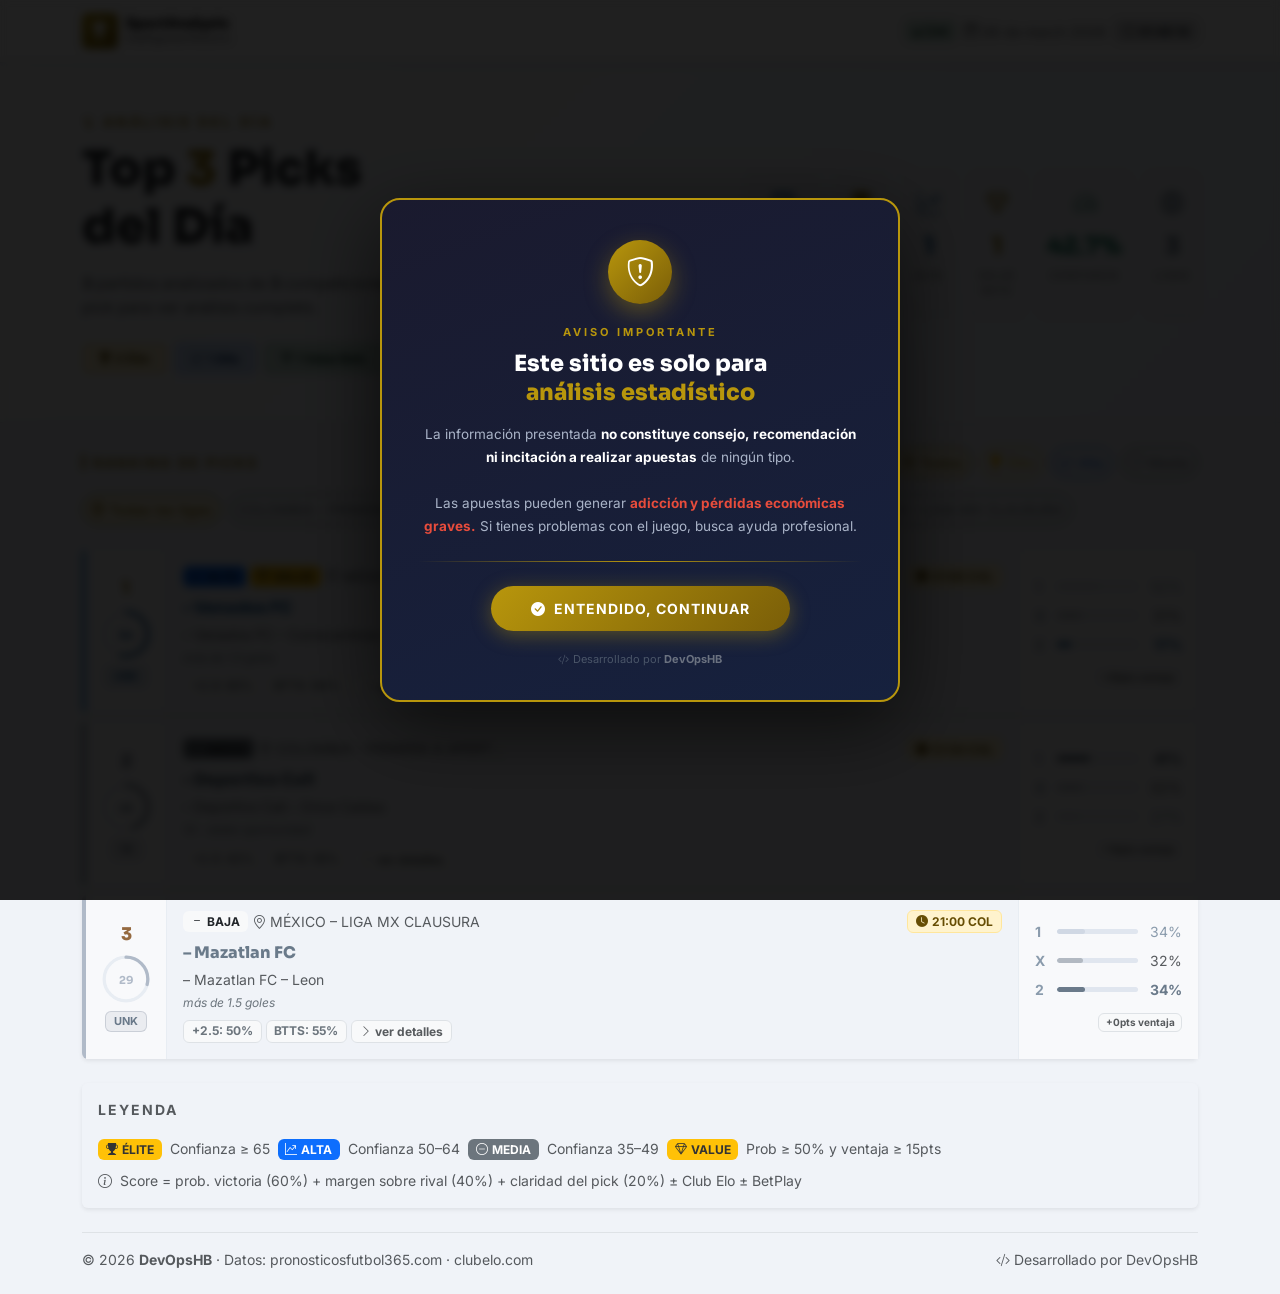
==== commit 2f0c9205: "status help" ====
--- a/index.html
+++ b/index.html
@@ -3,7 +3,7 @@
 <head>
 <meta charset="UTF-8"/>
 <meta name="viewport" content="width=device-width,initial-scale=1"/>
-<title>SportAnalysis · Top 20 Picks</title>
+<title>SportAnalysis · Top 3 Picks</title>
 <link rel="icon" href="favicon.ico"/>
 <link rel="preconnect" href="https://fonts.googleapis.com">
 <link rel="preconnect" href="https://fonts.gstatic.com" crossorigin>
@@ -185,36 +185,36 @@
           <i class="bi bi-stars me-1"></i>Análisis del día
         </div>
         <h1 class="display-5 fw-black mb-3">
-          Top <span style="color:var(--gold)">20</span> Picks<br>del Día
+          Top <span style="color:var(--gold)">3</span> Picks<br>del Día
         </h1>
         <p class="text-muted mb-4" style="max-width:480px">
-          <strong>88</strong> partidos analizados de
-          <strong>51</strong> competiciones.
+          <strong>3</strong> partidos analizados de
+          <strong>3</strong> competiciones.
           Haz clic en cualquier pick para ver análisis completo.
         </p>
         <div class="d-flex flex-wrap gap-2">
           <span class="badge bg-warning-subtle text-warning-emphasis border border-warning-subtle px-3 py-2">
-            <i class="bi bi-trophy-fill me-1"></i>11 Élite
+            <i class="bi bi-trophy-fill me-1"></i>0 Élite
           </span>
           <span class="badge bg-primary-subtle text-primary-emphasis border border-primary-subtle px-3 py-2">
-            <i class="bi bi-graph-up-arrow me-1"></i>23 Alta
+            <i class="bi bi-graph-up-arrow me-1"></i>1 Alta
           </span>
           <span class="badge bg-success-subtle text-success-emphasis border border-success-subtle px-3 py-2">
-            <i class="bi bi-gem me-1"></i>25 Value Bets
+            <i class="bi bi-gem me-1"></i>1 Value Bets
           </span>
           <span class="badge bg-info-subtle text-info-emphasis border border-info-subtle px-3 py-2">
-            <i class="bi bi-speedometer2 me-1"></i>Conf. prom: 48.6%
+            <i class="bi bi-speedometer2 me-1"></i>Conf. prom: 42.7%
           </span>
         </div>
       </div>
       <div class="col-lg-5 d-none d-lg-block">
         <div class="row g-3">
-          <div class="col"><div class="card border-0 shadow-sm text-center py-3 px-2 h-100"><i class="bi bi-calendar-event mb-2" style="font-size:1.4rem;color:#1A5C96"></i><div class="fw-black mb-1" style="font-size:1.5rem;color:#1A5C96">88</div><div class="text-uppercase text-muted" style="font-size:10px;letter-spacing:1px">Partidos</div></div></div>
-          <div class="col"><div class="card border-0 shadow-sm text-center py-3 px-2 h-100"><i class="bi bi-trophy-fill mb-2" style="font-size:1.4rem;color:#92720A"></i><div class="fw-black mb-1" style="font-size:1.5rem;color:#92720A">11</div><div class="text-uppercase text-muted" style="font-size:10px;letter-spacing:1px">Élite</div></div></div>
-          <div class="col"><div class="card border-0 shadow-sm text-center py-3 px-2 h-100"><i class="bi bi-graph-up-arrow mb-2" style="font-size:1.4rem;color:#1A5C96"></i><div class="fw-black mb-1" style="font-size:1.5rem;color:#1A5C96">23</div><div class="text-uppercase text-muted" style="font-size:10px;letter-spacing:1px">Alta</div></div></div>
-          <div class="col"><div class="card border-0 shadow-sm text-center py-3 px-2 h-100"><i class="bi bi-gem mb-2" style="font-size:1.4rem;color:#92720A"></i><div class="fw-black mb-1" style="font-size:1.5rem;color:#92720A">25</div><div class="text-uppercase text-muted" style="font-size:10px;letter-spacing:1px">Value Bets</div></div></div>
-          <div class="col"><div class="card border-0 shadow-sm text-center py-3 px-2 h-100"><i class="bi bi-speedometer2 mb-2" style="font-size:1.4rem;color:#1A7A60"></i><div class="fw-black mb-1" style="font-size:1.5rem;color:#1A7A60">48.6%</div><div class="text-uppercase text-muted" style="font-size:10px;letter-spacing:1px">Confianza</div></div></div>
-          <div class="col"><div class="card border-0 shadow-sm text-center py-3 px-2 h-100"><i class="bi bi-globe mb-2" style="font-size:1.4rem;color:#6A7A8A"></i><div class="fw-black mb-1" style="font-size:1.5rem;color:#6A7A8A">51</div><div class="text-uppercase text-muted" style="font-size:10px;letter-spacing:1px">Ligas</div></div></div>
+          <div class="col"><div class="card border-0 shadow-sm text-center py-3 px-2 h-100"><i class="bi bi-calendar-event mb-2" style="font-size:1.4rem;color:#1A5C96"></i><div class="fw-black mb-1" style="font-size:1.5rem;color:#1A5C96">3</div><div class="text-uppercase text-muted" style="font-size:10px;letter-spacing:1px">Partidos</div></div></div>
+          <div class="col"><div class="card border-0 shadow-sm text-center py-3 px-2 h-100"><i class="bi bi-trophy-fill mb-2" style="font-size:1.4rem;color:#92720A"></i><div class="fw-black mb-1" style="font-size:1.5rem;color:#92720A">0</div><div class="text-uppercase text-muted" style="font-size:10px;letter-spacing:1px">Élite</div></div></div>
+          <div class="col"><div class="card border-0 shadow-sm text-center py-3 px-2 h-100"><i class="bi bi-graph-up-arrow mb-2" style="font-size:1.4rem;color:#1A5C96"></i><div class="fw-black mb-1" style="font-size:1.5rem;color:#1A5C96">1</div><div class="text-uppercase text-muted" style="font-size:10px;letter-spacing:1px">Alta</div></div></div>
+          <div class="col"><div class="card border-0 shadow-sm text-center py-3 px-2 h-100"><i class="bi bi-gem mb-2" style="font-size:1.4rem;color:#92720A"></i><div class="fw-black mb-1" style="font-size:1.5rem;color:#92720A">1</div><div class="text-uppercase text-muted" style="font-size:10px;letter-spacing:1px">Value Bets</div></div></div>
+          <div class="col"><div class="card border-0 shadow-sm text-center py-3 px-2 h-100"><i class="bi bi-speedometer2 mb-2" style="font-size:1.4rem;color:#1A7A60"></i><div class="fw-black mb-1" style="font-size:1.5rem;color:#1A7A60">42.7%</div><div class="text-uppercase text-muted" style="font-size:10px;letter-spacing:1px">Confianza</div></div></div>
+          <div class="col"><div class="card border-0 shadow-sm text-center py-3 px-2 h-100"><i class="bi bi-globe mb-2" style="font-size:1.4rem;color:#6A7A8A"></i><div class="fw-black mb-1" style="font-size:1.5rem;color:#6A7A8A">3</div><div class="text-uppercase text-muted" style="font-size:10px;letter-spacing:1px">Ligas</div></div></div>
         </div>
       </div>
     </div>
@@ -248,13 +248,13 @@
     <button class="btn btn-sm btn-outline-secondary comp-chip rounded-pill active" data-comp="ALL">
       <i class="bi bi-globe me-1"></i>Todas las ligas
     </button>
-    <button class="btn btn-sm btn-outline-secondary comp-chip rounded-pill" data-comp="ALEMANIA – 2. BUNDESLIGA">ALEMANIA – 2. BUNDESLIGA</button><button class="btn btn-sm btn-outline-secondary comp-chip rounded-pill" data-comp="ALEMANIA – BUNDESLIGA">ALEMANIA – BUNDESLIGA</button><button class="btn btn-sm btn-outline-secondary comp-chip rounded-pill" data-comp="AUSTRIA – 2. LIGA">AUSTRIA – 2. LIGA</button><button class="btn btn-sm btn-outline-secondary comp-chip rounded-pill" data-comp="BRASIL – CATARINENSE PLAYOFF">BRASIL – CATARINENSE PLAYOFF</button><button class="btn btn-sm btn-outline-secondary comp-chip rounded-pill" data-comp="CHIPRE – 2. DIVISION PROMOTION GROUP">CHIPRE – 2. DIVISION PROMOTION GROUP</button><button class="btn btn-sm btn-outline-secondary comp-chip rounded-pill" data-comp="CHIPRE – CHIPRE LEAGUE">CHIPRE – CHIPRE LEAGUE</button><button class="btn btn-sm btn-outline-secondary comp-chip rounded-pill" data-comp="DINAMARCA – 2. DIVISION">DINAMARCA – 2. DIVISION</button><button class="btn btn-sm btn-outline-secondary comp-chip rounded-pill" data-comp="EGIPTO – 1. DIVISION">EGIPTO – 1. DIVISION</button><button class="btn btn-sm btn-outline-secondary comp-chip rounded-pill" data-comp="ESCOCIA – FA CUP">ESCOCIA – FA CUP</button><button class="btn btn-sm btn-outline-secondary comp-chip rounded-pill" data-comp="ESPAÑA – PRIMERA FEDERACION – GROUP 2">ESPAÑA – PRIMERA FEDERACION – GROUP 2</button><button class="btn btn-sm btn-outline-secondary comp-chip rounded-pill" data-comp="FRANCIA – LIGUE 1">FRANCIA – LIGUE 1</button><button class="btn btn-sm btn-outline-secondary comp-chip rounded-pill" data-comp="FRANCIA – NATIONAL">FRANCIA – NATIONAL</button><button class="btn btn-sm btn-outline-secondary comp-chip rounded-pill" data-comp="FRANCIA – NATIONAL 2 GRP. C">FRANCIA – NATIONAL 2 GRP. C</button><button class="btn btn-sm btn-outline-secondary comp-chip rounded-pill" data-comp="INGLATERRA – CHAMPIONSHIP">INGLATERRA – CHAMPIONSHIP</button><button class="btn btn-sm btn-outline-secondary comp-chip rounded-pill" data-comp="INGLATERRA – FA CUP">INGLATERRA – FA CUP</button><button class="btn btn-sm btn-outline-secondary comp-chip rounded-pill" data-comp="ITALIA – SERIE A">ITALIA – SERIE A</button><button class="btn btn-sm btn-outline-secondary comp-chip rounded-pill" data-comp="PORTUGAL – LIGA PORTUGAL">PORTUGAL – LIGA PORTUGAL</button><button class="btn btn-sm btn-outline-secondary comp-chip rounded-pill" data-comp="REP. OF IRLANDA – FIRST DIVISION">REP. OF IRLANDA – FIRST DIVISION</button><button class="btn btn-sm btn-outline-secondary comp-chip rounded-pill" data-comp="REP. OF IRLANDA – PREMIER DIVISION">REP. OF IRLANDA – PREMIER DIVISION</button>
+    <button class="btn btn-sm btn-outline-secondary comp-chip rounded-pill" data-comp="COLOMBIA – PRIMERA A APERTURA">COLOMBIA – PRIMERA A APERTURA</button><button class="btn btn-sm btn-outline-secondary comp-chip rounded-pill" data-comp="MÉXICO – LIGA DE EXPANSION MX CLAUSURA">MÉXICO – LIGA DE EXPANSION MX CLAUSURA</button><button class="btn btn-sm btn-outline-secondary comp-chip rounded-pill" data-comp="MÉXICO – LIGA MX CLAUSURA">MÉXICO – LIGA MX CLAUSURA</button>
   </div>
 
   <div id="cards">
-<div class="card mb-2 border-0 shadow-sm card-match" data-tier="ELITE"
-  data-comp="ALEMANIA – BUNDESLIGA"
-  style="border-left:4px solid #D4AA3A!important;cursor:pointer"
+<div class="card mb-2 border-0 shadow-sm card-match" data-tier="ALTA"
+  data-comp="MÉXICO – LIGA DE EXPANSION MX CLAUSURA"
+  style="border-left:4px solid #4A9BE8!important;cursor:pointer"
   data-bs-toggle="offcanvas" data-bs-target="#m1">
   <div class="card-body p-0">
     <div class="row g-0 align-items-stretch">
@@ -263,29 +263,29 @@
       <div class="col-auto d-flex flex-column align-items-center justify-content-center gap-2 px-3 py-3"
         style="background:#F8F9FB;border-right:1px solid #E8EDF3;min-width:80px">
         <span class="fw-black" style="font-size:1.1rem;color:#92720A">1</span>
-        <svg viewBox="0 0 44 44" width="48" height="48" class="flex-shrink-0"><circle cx="22" cy="22" r="20" fill="none" stroke="#E8EDF3" stroke-width="3"/><circle cx="22" cy="22" r="20" fill="none" stroke="#92720A" stroke-width="3" stroke-dasharray="115.6 125.7" stroke-linecap="round" transform="rotate(-90 22 22)"/><text x="22" y="27" text-anchor="middle" fill="#92720A" font-size="10" font-weight="700" font-family='Sora,sans-serif'>92</text></svg>
-        <span class="badge px-2 py-1 fw-bold" style="background:#92720A18;color:#92720A;border:1px solid #92720A40;font-size:11px">1</span>
+        <svg viewBox="0 0 44 44" width="48" height="48" class="flex-shrink-0"><circle cx="22" cy="22" r="20" fill="none" stroke="#E8EDF3" stroke-width="3"/><circle cx="22" cy="22" r="20" fill="none" stroke="#1A5C96" stroke-width="3" stroke-dasharray="67.9 125.7" stroke-linecap="round" transform="rotate(-90 22 22)"/><text x="22" y="27" text-anchor="middle" fill="#1A5C96" font-size="10" font-weight="700" font-family='Sora,sans-serif'>54</text></svg>
+        <span class="badge px-2 py-1 fw-bold" style="background:#1A5C9618;color:#1A5C96;border:1px solid #1A5C9640;font-size:11px">UNK</span>
       </div>
 
       <!-- CENTER: info -->
       <div class="col py-3 px-3" style="min-width:0">
         <div class="d-flex align-items-center flex-wrap gap-1 mb-2">
-          <span class="badge bg-warning text-dark">
-            <i class="bi bi-trophy-fill me-1"></i>ÉLITE
+          <span class="badge bg-primary text-dark">
+            <i class="bi bi-graph-up-arrow me-1"></i>ALTA
           </span>
           <span class="badge bg-warning text-dark small"><i class="bi bi-gem me-1"></i>VALUE</span>
           <span class="text-muted small text-truncate" style="max-width:250px">
-            <i class="bi bi-geo-alt me-1"></i>ALEMANIA – BUNDESLIGA
-          </span>
-          <span class="badge bg-warning-subtle text-warning-emphasis border border-warning-subtle ms-auto"><i class="bi bi-clock-fill me-1"></i>15:30 COL</span>
-        </div>
-        <div class="fw-black text-truncate mb-1" style="font-size:1rem;color:#92720A">– Bayern Munich</div>
-        <div class="text-muted small text-truncate mb-1">– Bayern Munich – Borussia Monchengladbach</div>
-        <div class="fst-italic text-secondary text-truncate mb-2" style="font-size:12px">1 – equipo local a ganar</div>
+            <i class="bi bi-geo-alt me-1"></i>MÉXICO – LIGA DE EXPANSION MX CLAUSURA
+          </span>
+          <span class="badge bg-warning-subtle text-warning-emphasis border border-warning-subtle ms-auto"><i class="bi bi-clock-fill me-1"></i>21:00 COL</span>
+        </div>
+        <div class="fw-black text-truncate mb-1" style="font-size:1rem;color:#1A5C96">– Venados FC</div>
+        <div class="text-muted small text-truncate mb-1">– Venados FC – Correcaminos UAT</div>
+        <div class="fst-italic text-secondary text-truncate mb-2" style="font-size:12px">más de 1.5 goles</div>
         <div class="d-flex flex-wrap gap-1">
-          <span class="badge bg-success-subtle text-success-emphasis border border-success-subtle small"><i class="bi bi-lightning-charge me-1"></i>Elo: LOCAL</span>
-          <span class="badge bg-light text-secondary border small">+2.5: 81%</span>
-          <span class="badge bg-light text-secondary border small">BTTS: 57%</span>
+          
+          <span class="badge bg-light text-secondary border small">+2.5: 65%</span>
+          <span class="badge bg-light text-secondary border small">BTTS: 66%</span>
           <span class="badge bg-light text-muted border small">
             <i class="bi bi-chevron-right"></i> ver detalles
           </span>
@@ -298,26 +298,26 @@
         <div class="d-flex align-items-center gap-2 mb-2">
           <span class="small fw-bold" style="width:14px;color:#8A9BAC">1</span>
           <div class="progress flex-grow-1" style="height:5px;background:#E0E6EF">
-            <div class="progress-bar" style="width:73%;background:#92720A"></div>
-          </div>
-          <span class="small fw-bold" style="width:36px;text-align:right;color:#92720A">73%</span>
+            <div class="progress-bar" style="width:52%;background:#D0D8E4"></div>
+          </div>
+          <span class="small fw-normal" style="width:36px;text-align:right;color:#8A9BAC">52%</span>
         </div>
         <div class="d-flex align-items-center gap-2 mb-2">
           <span class="small fw-bold" style="width:14px;color:#8A9BAC">X</span>
           <div class="progress flex-grow-1" style="height:5px;background:#E0E6EF">
-            <div class="progress-bar bg-secondary" style="width:17%;opacity:.4"></div>
-          </div>
-          <span class="small text-muted" style="width:36px;text-align:right">17%</span>
+            <div class="progress-bar bg-secondary" style="width:31%;opacity:.4"></div>
+          </div>
+          <span class="small text-muted" style="width:36px;text-align:right">31%</span>
         </div>
         <div class="d-flex align-items-center gap-2">
           <span class="small fw-bold" style="width:14px;color:#8A9BAC">2</span>
           <div class="progress flex-grow-1" style="height:5px;background:#E0E6EF">
-            <div class="progress-bar" style="width:10%;background:#D0D8E4"></div>
-          </div>
-          <span class="small fw-normal" style="width:36px;text-align:right;color:#8A9BAC">10%</span>
+            <div class="progress-bar" style="width:17%;background:#1A5C96"></div>
+          </div>
+          <span class="small fw-bold" style="width:36px;text-align:right;color:#1A5C96">17%</span>
         </div>
         <div class="text-end mt-2">
-          <span class="badge bg-light text-muted border" style="font-size:10px">+63pts ventaja</span>
+          <span class="badge bg-light text-muted border" style="font-size:10px">+35pts ventaja</span>
         </div>
       </div>
     </div>
@@ -325,1908 +325,6 @@
 </div>
 
 <div class="offcanvas offcanvas-end" tabindex="-1" id="m1" style="width:min(600px,100vw)">
-  <div class="offcanvas-header border-bottom" style="border-left:4px solid #92720A">
-    <div class="flex-grow-1 min-width-0">
-      <div class="d-flex align-items-center flex-wrap gap-2 mb-2">
-        <span class="badge bg-warning text-dark">
-          <i class="bi bi-trophy-fill me-1"></i>ÉLITE
-        </span>
-        <span class="badge bg-warning text-dark ms-1"><i class="bi bi-gem me-1"></i>VALUE BET</span>
-        <span class="text-muted small"><i class="bi bi-trophy me-1"></i>ALEMANIA – BUNDESLIGA</span>
-        <span class="badge bg-warning-subtle text-warning-emphasis border border-warning-subtle ms-auto"><i class="bi bi-clock-fill me-1"></i>15:30 COL</span>
-      </div>
-      <h5 class="mb-1 fw-black" style="color:#92720A">– Bayern Munich</h5>
-      <div class="text-muted small">– Bayern Munich – Borussia Monchengladbach</div>
-      <div class="fst-italic text-secondary" style="font-size:12px">1 – equipo local a ganar</div>
-    </div>
-    <button type="button" class="btn-close ms-3" data-bs-dismiss="offcanvas"></button>
-  </div>
-  <div class="offcanvas-body">
-
-    <!-- KPIs -->
-    <div class="row g-3 mb-1">
-      <div class="col-4">
-        <div class="card border-0 text-center py-3" style="background:#FBF5E0;border:1px solid #D4AA3A!important">
-          <div class="small fw-bold mb-1" style="color:#92720A;letter-spacing:1px">CONFIANZA</div>
-          <div style="font-size:2rem;font-weight:900;color:#92720A;line-height:1">92<span style="font-size:1rem">%</span></div>
-        </div>
-      </div>
-      <div class="col-4">
-        <div class="card border-0 bg-light text-center py-3">
-          <div class="small fw-bold text-muted mb-1" style="letter-spacing:1px">PICK</div>
-          <div style="font-size:2rem;font-weight:900;color:#92720A;line-height:1">1</div>
-        </div>
-      </div>
-      <div class="col-4">
-        <div class="card border-0 bg-light text-center py-3">
-          <div class="small fw-bold text-muted mb-1" style="letter-spacing:1px">VENTAJA</div>
-          <div style="font-size:2rem;font-weight:900;line-height:1">+63<span style="font-size:1rem">pts</span></div>
-        </div>
-      </div>
-    </div>
-
-    <!-- 1X2 -->
-    <div class="d-flex align-items-center gap-2 mt-4 mb-2 pb-2 border-bottom border-warning-subtle"><i class="bi bi-bar-chart-fill text-warning"></i><span class="fw-bold text-uppercase small" style="letter-spacing:1.5px;color:#92720A">Probabilidades de resultado</span></div>
-    <div class="row g-2 mb-1">
-      <div class="col-4"><div class="text-center p-2 rounded-3 border h-100" style="background:#92720A15;border-color:#92720A50!important"><div class="fw-bold small mb-1" style="color:#92720A">LOCAL (1)</div><div class="fw-black" style="font-size:1.4rem;color:#92720A">73%</div></div></div>
-      <div class="col-4"><div class="text-center p-2 rounded-3 border border-light-subtle bg-light h-100"><div class="text-muted small mb-1">EMPATE (X)</div><div class="fw-bold text-secondary" style="font-size:1.4rem">17%</div></div></div>
-      <div class="col-4"><div class="text-center p-2 rounded-3 border border-light-subtle bg-light h-100"><div class="text-muted small mb-1">VISITA (2)</div><div class="fw-bold text-secondary" style="font-size:1.4rem">10%</div></div></div>
-    </div>
-
-    <!-- HT -->
-    <div class="d-flex align-items-center gap-2 mt-4 mb-2 pb-2 border-bottom border-warning-subtle"><i class="bi bi-hourglass-split text-warning"></i><span class="fw-bold text-uppercase small" style="letter-spacing:1.5px;color:#92720A">Medio tiempo</span></div>
-    <div class="row g-2 mb-1">
-      <div class="col-4"><div class="text-center p-2 rounded-3 border border-light-subtle bg-light h-100"><div class="text-muted small mb-1">HT Local</div><div class="fw-bold text-secondary" style="font-size:1.4rem">54%</div></div></div>
-      <div class="col-4"><div class="text-center p-2 rounded-3 border border-light-subtle bg-light h-100"><div class="text-muted small mb-1">HT Empate</div><div class="fw-bold text-secondary" style="font-size:1.4rem">36%</div></div></div>
-      <div class="col-4"><div class="text-center p-2 rounded-3 border border-light-subtle bg-light h-100"><div class="text-muted small mb-1">HT Visita</div><div class="fw-bold text-secondary" style="font-size:1.4rem">10%</div></div></div>
-    </div>
-
-    <!-- Goles -->
-    <div class="d-flex align-items-center gap-2 mt-4 mb-2 pb-2 border-bottom border-warning-subtle"><i class="bi bi-bullseye text-warning"></i><span class="fw-bold text-uppercase small" style="letter-spacing:1.5px;color:#92720A">Mercado de goles</span></div>
-    <div class="row g-2 mb-1">
-      <div class="col"><div class="text-center p-2 rounded-3 border h-100" style="background:#22A86E15;border-color:#22A86E50!important"><div class="fw-bold small mb-1" style="color:#22A86E">+1.5</div><div class="fw-black" style="font-size:1.4rem;color:#22A86E">94%</div></div></div>
-      <div class="col"><div class="text-center p-2 rounded-3 border h-100" style="background:#22A86E15;border-color:#22A86E50!important"><div class="fw-bold small mb-1" style="color:#22A86E">+2.5</div><div class="fw-black" style="font-size:1.4rem;color:#22A86E">81%</div></div></div>
-      <div class="col"><div class="text-center p-2 rounded-3 border border-light-subtle bg-light h-100"><div class="text-muted small mb-1">+3.5</div><div class="fw-bold text-secondary" style="font-size:1.4rem">55%</div></div></div>
-      <div class="col"><div class="text-center p-2 rounded-3 border border-light-subtle bg-light h-100"><div class="text-muted small mb-1">BTTS Sí</div><div class="fw-bold text-secondary" style="font-size:1.4rem">57%</div></div></div>
-      <div class="col"><div class="text-center p-2 rounded-3 border border-light-subtle bg-light h-100"><div class="text-muted small mb-1">BTTS No</div><div class="fw-bold text-secondary" style="font-size:1.4rem">43%</div></div></div>
-    </div>
-
-    
-        <div class="d-flex align-items-center gap-2 mt-4 mb-2 pb-2 border-bottom border-warning-subtle"><i class="bi bi-lightning-charge-fill text-warning"></i><span class="fw-bold text-uppercase small" style="letter-spacing:1.5px;color:#92720A">Club Elo — Fuerza histórica</span></div>
-        
-        <div class="mb-3">
-          <div class="d-flex align-items-center gap-1 mb-1">
-            <span class="small text-muted fw-semibold">Probabilidades según Elo</span>
-            <span class="badge bg-secondary-subtle text-secondary-emphasis" style="font-size:9px">CLUBELO</span>
-          </div>
-          <div class="row g-1 text-center">
-            <div class="col-4">
-              <div class="p-2 rounded bg-success-subtle border border-success-subtle">
-                <div class="text-muted" style="font-size:11px">LOCAL</div>
-                <div class="fw-bold text-success" style="font-size:1.1rem">87.8%</div>
-              </div>
-            </div>
-            <div class="col-4">
-              <div class="p-2 rounded bg-light">
-                <div class="text-muted" style="font-size:11px">EMPATE</div>
-                <div class="fw-bold" style="font-size:1.1rem">8.7%</div>
-              </div>
-            </div>
-            <div class="col-4">
-              <div class="p-2 rounded bg-light">
-                <div class="text-muted" style="font-size:11px">VISITA</div>
-                <div class="fw-bold " style="font-size:1.1rem">3.5%</div>
-              </div>
-            </div>
-          </div>
-        </div>
-        <div class="row g-2 mb-2">
-          <div class="col-6">
-            <div class="card border-0 bg-light text-center py-3">
-              <div class="text-muted small mb-1">– Bayern Munich</div>
-              <div class="fw-black" style="font-size:1.8rem">1985</div>
-              <div class="badge bg-secondary-subtle text-secondary-emphasis">ELO</div>
-            </div>
-          </div>
-          <div class="col-6">
-            <div class="card border-0 bg-light text-center py-3">
-              <div class="text-muted small mb-1">Borussia Monchengladbach</div>
-              <div class="fw-black" style="font-size:1.8rem">1615</div>
-              <div class="badge bg-secondary-subtle text-secondary-emphasis">ELO</div>
-            </div>
-          </div>
-        </div>
-        <div class="d-flex justify-content-between align-items-center py-2 border-bottom border-light"><span class="text-muted small"><i class='bi bi-arrows-expand-vertical'></i> Diferencia</span><span class="fw-bold text-warning-emphasis small">+370 pts</span></div>
-        <div class="d-flex justify-content-between align-items-center py-2 border-bottom border-light"><span class="text-muted small"><i class='bi bi-star-fill'></i> Favorito por Elo</span><span class="fw-semibold small">LOCAL</span></div>
-    
-    
-    
-
-    <div class="mt-4 p-3 rounded-3 bg-light border border-light-subtle">
-      <div class="small text-muted" style="line-height:1.6">
-        <i class="bi bi-info-circle me-1"></i>
-        Score = prob. victoria (60%) + margen (40%) + claridad pick (20%) ± Elo ± BetPlay.<br>
-        Solo fines informativos. No constituye consejo de apuestas.
-      </div>
-    </div>
-  </div>
-</div>
-<div class="card mb-2 border-0 shadow-sm card-match" data-tier="ELITE"
-  data-comp="ESPAÑA – PRIMERA FEDERACION – GROUP 2"
-  style="border-left:4px solid #D4AA3A!important;cursor:pointer"
-  data-bs-toggle="offcanvas" data-bs-target="#m2">
-  <div class="card-body p-0">
-    <div class="row g-0 align-items-stretch">
-
-      <!-- LEFT: rank + ring + pick -->
-      <div class="col-auto d-flex flex-column align-items-center justify-content-center gap-2 px-3 py-3"
-        style="background:#F8F9FB;border-right:1px solid #E8EDF3;min-width:80px">
-        <span class="fw-black" style="font-size:1.1rem;color:#707888">2</span>
-        <svg viewBox="0 0 44 44" width="48" height="48" class="flex-shrink-0"><circle cx="22" cy="22" r="20" fill="none" stroke="#E8EDF3" stroke-width="3"/><circle cx="22" cy="22" r="20" fill="none" stroke="#92720A" stroke-width="3" stroke-dasharray="101.8 125.7" stroke-linecap="round" transform="rotate(-90 22 22)"/><text x="22" y="27" text-anchor="middle" fill="#92720A" font-size="10" font-weight="700" font-family='Sora,sans-serif'>81</text></svg>
-        <span class="badge px-2 py-1 fw-bold" style="background:#92720A18;color:#92720A;border:1px solid #92720A40;font-size:11px">1</span>
-      </div>
-
-      <!-- CENTER: info -->
-      <div class="col py-3 px-3" style="min-width:0">
-        <div class="d-flex align-items-center flex-wrap gap-1 mb-2">
-          <span class="badge bg-warning text-dark">
-            <i class="bi bi-trophy-fill me-1"></i>ÉLITE
-          </span>
-          <span class="badge bg-warning text-dark small"><i class="bi bi-gem me-1"></i>VALUE</span>
-          <span class="text-muted small text-truncate" style="max-width:250px">
-            <i class="bi bi-geo-alt me-1"></i>ESPAÑA – PRIMERA FEDERACION – GROUP 2
-          </span>
-          <span class="badge bg-warning-subtle text-warning-emphasis border border-warning-subtle ms-auto"><i class="bi bi-clock-fill me-1"></i>14:00 COL</span>
-        </div>
-        <div class="fw-black text-truncate mb-1" style="font-size:1rem;color:#92720A">– Murcia</div>
-        <div class="text-muted small text-truncate mb-1">– Murcia – Atletico Sanluqueno</div>
-        <div class="fst-italic text-secondary text-truncate mb-2" style="font-size:12px">1 – equipo local a ganar</div>
-        <div class="d-flex flex-wrap gap-1">
-          
-          <span class="badge bg-light text-secondary border small">+2.5: 42%</span>
-          <span class="badge bg-light text-secondary border small">BTTS: 35%</span>
-          <span class="badge bg-light text-muted border small">
-            <i class="bi bi-chevron-right"></i> ver detalles
-          </span>
-        </div>
-      </div>
-
-      <!-- RIGHT: prob bars -->
-      <div class="col-auto d-none d-md-flex flex-column justify-content-center px-3 py-3"
-        style="min-width:180px;background:#F8F9FB;border-left:1px solid #E8EDF3">
-        <div class="d-flex align-items-center gap-2 mb-2">
-          <span class="small fw-bold" style="width:14px;color:#8A9BAC">1</span>
-          <div class="progress flex-grow-1" style="height:5px;background:#E0E6EF">
-            <div class="progress-bar" style="width:69%;background:#92720A"></div>
-          </div>
-          <span class="small fw-bold" style="width:36px;text-align:right;color:#92720A">69%</span>
-        </div>
-        <div class="d-flex align-items-center gap-2 mb-2">
-          <span class="small fw-bold" style="width:14px;color:#8A9BAC">X</span>
-          <div class="progress flex-grow-1" style="height:5px;background:#E0E6EF">
-            <div class="progress-bar bg-secondary" style="width:17%;opacity:.4"></div>
-          </div>
-          <span class="small text-muted" style="width:36px;text-align:right">17%</span>
-        </div>
-        <div class="d-flex align-items-center gap-2">
-          <span class="small fw-bold" style="width:14px;color:#8A9BAC">2</span>
-          <div class="progress flex-grow-1" style="height:5px;background:#E0E6EF">
-            <div class="progress-bar" style="width:14%;background:#D0D8E4"></div>
-          </div>
-          <span class="small fw-normal" style="width:36px;text-align:right;color:#8A9BAC">14%</span>
-        </div>
-        <div class="text-end mt-2">
-          <span class="badge bg-light text-muted border" style="font-size:10px">+55pts ventaja</span>
-        </div>
-      </div>
-    </div>
-  </div>
-</div>
-
-<div class="offcanvas offcanvas-end" tabindex="-1" id="m2" style="width:min(600px,100vw)">
-  <div class="offcanvas-header border-bottom" style="border-left:4px solid #92720A">
-    <div class="flex-grow-1 min-width-0">
-      <div class="d-flex align-items-center flex-wrap gap-2 mb-2">
-        <span class="badge bg-warning text-dark">
-          <i class="bi bi-trophy-fill me-1"></i>ÉLITE
-        </span>
-        <span class="badge bg-warning text-dark ms-1"><i class="bi bi-gem me-1"></i>VALUE BET</span>
-        <span class="text-muted small"><i class="bi bi-trophy me-1"></i>ESPAÑA – PRIMERA FEDERACION – GROUP 2</span>
-        <span class="badge bg-warning-subtle text-warning-emphasis border border-warning-subtle ms-auto"><i class="bi bi-clock-fill me-1"></i>14:00 COL</span>
-      </div>
-      <h5 class="mb-1 fw-black" style="color:#92720A">– Murcia</h5>
-      <div class="text-muted small">– Murcia – Atletico Sanluqueno</div>
-      <div class="fst-italic text-secondary" style="font-size:12px">1 – equipo local a ganar</div>
-    </div>
-    <button type="button" class="btn-close ms-3" data-bs-dismiss="offcanvas"></button>
-  </div>
-  <div class="offcanvas-body">
-
-    <!-- KPIs -->
-    <div class="row g-3 mb-1">
-      <div class="col-4">
-        <div class="card border-0 text-center py-3" style="background:#FBF5E0;border:1px solid #D4AA3A!important">
-          <div class="small fw-bold mb-1" style="color:#92720A;letter-spacing:1px">CONFIANZA</div>
-          <div style="font-size:2rem;font-weight:900;color:#92720A;line-height:1">81<span style="font-size:1rem">%</span></div>
-        </div>
-      </div>
-      <div class="col-4">
-        <div class="card border-0 bg-light text-center py-3">
-          <div class="small fw-bold text-muted mb-1" style="letter-spacing:1px">PICK</div>
-          <div style="font-size:2rem;font-weight:900;color:#92720A;line-height:1">1</div>
-        </div>
-      </div>
-      <div class="col-4">
-        <div class="card border-0 bg-light text-center py-3">
-          <div class="small fw-bold text-muted mb-1" style="letter-spacing:1px">VENTAJA</div>
-          <div style="font-size:2rem;font-weight:900;line-height:1">+55<span style="font-size:1rem">pts</span></div>
-        </div>
-      </div>
-    </div>
-
-    <!-- 1X2 -->
-    <div class="d-flex align-items-center gap-2 mt-4 mb-2 pb-2 border-bottom border-warning-subtle"><i class="bi bi-bar-chart-fill text-warning"></i><span class="fw-bold text-uppercase small" style="letter-spacing:1.5px;color:#92720A">Probabilidades de resultado</span></div>
-    <div class="row g-2 mb-1">
-      <div class="col-4"><div class="text-center p-2 rounded-3 border h-100" style="background:#92720A15;border-color:#92720A50!important"><div class="fw-bold small mb-1" style="color:#92720A">LOCAL (1)</div><div class="fw-black" style="font-size:1.4rem;color:#92720A">69%</div></div></div>
-      <div class="col-4"><div class="text-center p-2 rounded-3 border border-light-subtle bg-light h-100"><div class="text-muted small mb-1">EMPATE (X)</div><div class="fw-bold text-secondary" style="font-size:1.4rem">17%</div></div></div>
-      <div class="col-4"><div class="text-center p-2 rounded-3 border border-light-subtle bg-light h-100"><div class="text-muted small mb-1">VISITA (2)</div><div class="fw-bold text-secondary" style="font-size:1.4rem">14%</div></div></div>
-    </div>
-
-    <!-- HT -->
-    <div class="d-flex align-items-center gap-2 mt-4 mb-2 pb-2 border-bottom border-warning-subtle"><i class="bi bi-hourglass-split text-warning"></i><span class="fw-bold text-uppercase small" style="letter-spacing:1.5px;color:#92720A">Medio tiempo</span></div>
-    <div class="row g-2 mb-1">
-      <div class="col-4"><div class="text-center p-2 rounded-3 border border-light-subtle bg-light h-100"><div class="text-muted small mb-1">HT Local</div><div class="fw-bold text-secondary" style="font-size:1.4rem">36%</div></div></div>
-      <div class="col-4"><div class="text-center p-2 rounded-3 border border-light-subtle bg-light h-100"><div class="text-muted small mb-1">HT Empate</div><div class="fw-bold text-secondary" style="font-size:1.4rem">51%</div></div></div>
-      <div class="col-4"><div class="text-center p-2 rounded-3 border border-light-subtle bg-light h-100"><div class="text-muted small mb-1">HT Visita</div><div class="fw-bold text-secondary" style="font-size:1.4rem">13%</div></div></div>
-    </div>
-
-    <!-- Goles -->
-    <div class="d-flex align-items-center gap-2 mt-4 mb-2 pb-2 border-bottom border-warning-subtle"><i class="bi bi-bullseye text-warning"></i><span class="fw-bold text-uppercase small" style="letter-spacing:1.5px;color:#92720A">Mercado de goles</span></div>
-    <div class="row g-2 mb-1">
-      <div class="col"><div class="text-center p-2 rounded-3 border h-100" style="background:#22A86E15;border-color:#22A86E50!important"><div class="fw-bold small mb-1" style="color:#22A86E">+1.5</div><div class="fw-black" style="font-size:1.4rem;color:#22A86E">72%</div></div></div>
-      <div class="col"><div class="text-center p-2 rounded-3 border border-light-subtle bg-light h-100"><div class="text-muted small mb-1">+2.5</div><div class="fw-bold text-secondary" style="font-size:1.4rem">42%</div></div></div>
-      <div class="col"><div class="text-center p-2 rounded-3 border border-light-subtle bg-light h-100"><div class="text-muted small mb-1">+3.5</div><div class="fw-bold text-secondary" style="font-size:1.4rem">19%</div></div></div>
-      <div class="col"><div class="text-center p-2 rounded-3 border border-light-subtle bg-light h-100"><div class="text-muted small mb-1">BTTS Sí</div><div class="fw-bold text-secondary" style="font-size:1.4rem">35%</div></div></div>
-      <div class="col"><div class="text-center p-2 rounded-3 border h-100" style="background:#E8A02015;border-color:#E8A02050!important"><div class="fw-bold small mb-1" style="color:#E8A020">BTTS No</div><div class="fw-black" style="font-size:1.4rem;color:#E8A020">65%</div></div></div>
-    </div>
-
-    
-        <div class="d-flex align-items-center gap-2 mt-4 mb-2 pb-2 border-bottom border-warning-subtle"><i class="bi bi-lightning-charge-fill text-warning"></i><span class="fw-bold text-uppercase small" style="letter-spacing:1.5px;color:#92720A">Club Elo — Fuerza histórica</span></div>
-        
-        <div class="row g-2 mb-2">
-          <div class="col-6">
-            <div class="card border-0 bg-light text-center py-3">
-              <div class="text-muted small mb-1">– Murcia</div>
-              <div class="fw-black" style="font-size:1.8rem">—</div>
-              <div class="badge bg-secondary-subtle text-secondary-emphasis">ELO</div>
-            </div>
-          </div>
-          <div class="col-6">
-            <div class="card border-0 bg-light text-center py-3">
-              <div class="text-muted small mb-1">Atletico Sanluqueno</div>
-              <div class="fw-black" style="font-size:1.8rem">1836</div>
-              <div class="badge bg-secondary-subtle text-secondary-emphasis">ELO</div>
-            </div>
-          </div>
-        </div>
-        <div class="d-flex justify-content-between align-items-center py-2 border-bottom border-light"><span class="text-muted small"><i class='bi bi-arrows-expand-vertical'></i> Diferencia</span><span class="fw-semibold small">— pts</span></div>
-        <div class="d-flex justify-content-between align-items-center py-2 border-bottom border-light"><span class="text-muted small"><i class='bi bi-star-fill'></i> Favorito por Elo</span><span class="fw-semibold small">—</span></div>
-    
-    
-    
-
-    <div class="mt-4 p-3 rounded-3 bg-light border border-light-subtle">
-      <div class="small text-muted" style="line-height:1.6">
-        <i class="bi bi-info-circle me-1"></i>
-        Score = prob. victoria (60%) + margen (40%) + claridad pick (20%) ± Elo ± BetPlay.<br>
-        Solo fines informativos. No constituye consejo de apuestas.
-      </div>
-    </div>
-  </div>
-</div>
-<div class="card mb-2 border-0 shadow-sm card-match" data-tier="ELITE"
-  data-comp="CHIPRE – CHIPRE LEAGUE"
-  style="border-left:4px solid #D4AA3A!important;cursor:pointer"
-  data-bs-toggle="offcanvas" data-bs-target="#m3">
-  <div class="card-body p-0">
-    <div class="row g-0 align-items-stretch">
-
-      <!-- LEFT: rank + ring + pick -->
-      <div class="col-auto d-flex flex-column align-items-center justify-content-center gap-2 px-3 py-3"
-        style="background:#F8F9FB;border-right:1px solid #E8EDF3;min-width:80px">
-        <span class="fw-black" style="font-size:1.1rem;color:#956A40">3</span>
-        <svg viewBox="0 0 44 44" width="48" height="48" class="flex-shrink-0"><circle cx="22" cy="22" r="20" fill="none" stroke="#E8EDF3" stroke-width="3"/><circle cx="22" cy="22" r="20" fill="none" stroke="#92720A" stroke-width="3" stroke-dasharray="101.8 125.7" stroke-linecap="round" transform="rotate(-90 22 22)"/><text x="22" y="27" text-anchor="middle" fill="#92720A" font-size="10" font-weight="700" font-family='Sora,sans-serif'>81</text></svg>
-        <span class="badge px-2 py-1 fw-bold" style="background:#92720A18;color:#92720A;border:1px solid #92720A40;font-size:11px">1</span>
-      </div>
-
-      <!-- CENTER: info -->
-      <div class="col py-3 px-3" style="min-width:0">
-        <div class="d-flex align-items-center flex-wrap gap-1 mb-2">
-          <span class="badge bg-warning text-dark">
-            <i class="bi bi-trophy-fill me-1"></i>ÉLITE
-          </span>
-          <span class="badge bg-warning text-dark small"><i class="bi bi-gem me-1"></i>VALUE</span>
-          <span class="text-muted small text-truncate" style="max-width:250px">
-            <i class="bi bi-geo-alt me-1"></i>CHIPRE – CHIPRE LEAGUE
-          </span>
-          <span class="badge bg-warning-subtle text-warning-emphasis border border-warning-subtle ms-auto"><i class="bi bi-clock-fill me-1"></i>13:00 COL</span>
-        </div>
-        <div class="fw-black text-truncate mb-1" style="font-size:1rem;color:#92720A">– A. E. Kition Larnaca</div>
-        <div class="text-muted small text-truncate mb-1">– A. E. Kition Larnaca – Akritas Chlorakas</div>
-        <div class="fst-italic text-secondary text-truncate mb-2" style="font-size:12px">1 – equipo local a ganar</div>
-        <div class="d-flex flex-wrap gap-1">
-          
-          <span class="badge bg-light text-secondary border small">+2.5: 69%</span>
-          <span class="badge bg-light text-secondary border small">BTTS: 41%</span>
-          <span class="badge bg-light text-muted border small">
-            <i class="bi bi-chevron-right"></i> ver detalles
-          </span>
-        </div>
-      </div>
-
-      <!-- RIGHT: prob bars -->
-      <div class="col-auto d-none d-md-flex flex-column justify-content-center px-3 py-3"
-        style="min-width:180px;background:#F8F9FB;border-left:1px solid #E8EDF3">
-        <div class="d-flex align-items-center gap-2 mb-2">
-          <span class="small fw-bold" style="width:14px;color:#8A9BAC">1</span>
-          <div class="progress flex-grow-1" style="height:5px;background:#E0E6EF">
-            <div class="progress-bar" style="width:68%;background:#92720A"></div>
-          </div>
-          <span class="small fw-bold" style="width:36px;text-align:right;color:#92720A">68%</span>
-        </div>
-        <div class="d-flex align-items-center gap-2 mb-2">
-          <span class="small fw-bold" style="width:14px;color:#8A9BAC">X</span>
-          <div class="progress flex-grow-1" style="height:5px;background:#E0E6EF">
-            <div class="progress-bar bg-secondary" style="width:21%;opacity:.4"></div>
-          </div>
-          <span class="small text-muted" style="width:36px;text-align:right">21%</span>
-        </div>
-        <div class="d-flex align-items-center gap-2">
-          <span class="small fw-bold" style="width:14px;color:#8A9BAC">2</span>
-          <div class="progress flex-grow-1" style="height:5px;background:#E0E6EF">
-            <div class="progress-bar" style="width:11%;background:#D0D8E4"></div>
-          </div>
-          <span class="small fw-normal" style="width:36px;text-align:right;color:#8A9BAC">11%</span>
-        </div>
-        <div class="text-end mt-2">
-          <span class="badge bg-light text-muted border" style="font-size:10px">+57pts ventaja</span>
-        </div>
-      </div>
-    </div>
-  </div>
-</div>
-
-<div class="offcanvas offcanvas-end" tabindex="-1" id="m3" style="width:min(600px,100vw)">
-  <div class="offcanvas-header border-bottom" style="border-left:4px solid #92720A">
-    <div class="flex-grow-1 min-width-0">
-      <div class="d-flex align-items-center flex-wrap gap-2 mb-2">
-        <span class="badge bg-warning text-dark">
-          <i class="bi bi-trophy-fill me-1"></i>ÉLITE
-        </span>
-        <span class="badge bg-warning text-dark ms-1"><i class="bi bi-gem me-1"></i>VALUE BET</span>
-        <span class="text-muted small"><i class="bi bi-trophy me-1"></i>CHIPRE – CHIPRE LEAGUE</span>
-        <span class="badge bg-warning-subtle text-warning-emphasis border border-warning-subtle ms-auto"><i class="bi bi-clock-fill me-1"></i>13:00 COL</span>
-      </div>
-      <h5 class="mb-1 fw-black" style="color:#92720A">– A. E. Kition Larnaca</h5>
-      <div class="text-muted small">– A. E. Kition Larnaca – Akritas Chlorakas</div>
-      <div class="fst-italic text-secondary" style="font-size:12px">1 – equipo local a ganar</div>
-    </div>
-    <button type="button" class="btn-close ms-3" data-bs-dismiss="offcanvas"></button>
-  </div>
-  <div class="offcanvas-body">
-
-    <!-- KPIs -->
-    <div class="row g-3 mb-1">
-      <div class="col-4">
-        <div class="card border-0 text-center py-3" style="background:#FBF5E0;border:1px solid #D4AA3A!important">
-          <div class="small fw-bold mb-1" style="color:#92720A;letter-spacing:1px">CONFIANZA</div>
-          <div style="font-size:2rem;font-weight:900;color:#92720A;line-height:1">81<span style="font-size:1rem">%</span></div>
-        </div>
-      </div>
-      <div class="col-4">
-        <div class="card border-0 bg-light text-center py-3">
-          <div class="small fw-bold text-muted mb-1" style="letter-spacing:1px">PICK</div>
-          <div style="font-size:2rem;font-weight:900;color:#92720A;line-height:1">1</div>
-        </div>
-      </div>
-      <div class="col-4">
-        <div class="card border-0 bg-light text-center py-3">
-          <div class="small fw-bold text-muted mb-1" style="letter-spacing:1px">VENTAJA</div>
-          <div style="font-size:2rem;font-weight:900;line-height:1">+57<span style="font-size:1rem">pts</span></div>
-        </div>
-      </div>
-    </div>
-
-    <!-- 1X2 -->
-    <div class="d-flex align-items-center gap-2 mt-4 mb-2 pb-2 border-bottom border-warning-subtle"><i class="bi bi-bar-chart-fill text-warning"></i><span class="fw-bold text-uppercase small" style="letter-spacing:1.5px;color:#92720A">Probabilidades de resultado</span></div>
-    <div class="row g-2 mb-1">
-      <div class="col-4"><div class="text-center p-2 rounded-3 border h-100" style="background:#92720A15;border-color:#92720A50!important"><div class="fw-bold small mb-1" style="color:#92720A">LOCAL (1)</div><div class="fw-black" style="font-size:1.4rem;color:#92720A">68%</div></div></div>
-      <div class="col-4"><div class="text-center p-2 rounded-3 border border-light-subtle bg-light h-100"><div class="text-muted small mb-1">EMPATE (X)</div><div class="fw-bold text-secondary" style="font-size:1.4rem">21%</div></div></div>
-      <div class="col-4"><div class="text-center p-2 rounded-3 border border-light-subtle bg-light h-100"><div class="text-muted small mb-1">VISITA (2)</div><div class="fw-bold text-secondary" style="font-size:1.4rem">11%</div></div></div>
-    </div>
-
-    <!-- HT -->
-    <div class="d-flex align-items-center gap-2 mt-4 mb-2 pb-2 border-bottom border-warning-subtle"><i class="bi bi-hourglass-split text-warning"></i><span class="fw-bold text-uppercase small" style="letter-spacing:1.5px;color:#92720A">Medio tiempo</span></div>
-    <div class="row g-2 mb-1">
-      <div class="col-4"><div class="text-center p-2 rounded-3 border border-light-subtle bg-light h-100"><div class="text-muted small mb-1">HT Local</div><div class="fw-bold text-secondary" style="font-size:1.4rem">49%</div></div></div>
-      <div class="col-4"><div class="text-center p-2 rounded-3 border border-light-subtle bg-light h-100"><div class="text-muted small mb-1">HT Empate</div><div class="fw-bold text-secondary" style="font-size:1.4rem">39%</div></div></div>
-      <div class="col-4"><div class="text-center p-2 rounded-3 border border-light-subtle bg-light h-100"><div class="text-muted small mb-1">HT Visita</div><div class="fw-bold text-secondary" style="font-size:1.4rem">12%</div></div></div>
-    </div>
-
-    <!-- Goles -->
-    <div class="d-flex align-items-center gap-2 mt-4 mb-2 pb-2 border-bottom border-warning-subtle"><i class="bi bi-bullseye text-warning"></i><span class="fw-bold text-uppercase small" style="letter-spacing:1.5px;color:#92720A">Mercado de goles</span></div>
-    <div class="row g-2 mb-1">
-      <div class="col"><div class="text-center p-2 rounded-3 border h-100" style="background:#22A86E15;border-color:#22A86E50!important"><div class="fw-bold small mb-1" style="color:#22A86E">+1.5</div><div class="fw-black" style="font-size:1.4rem;color:#22A86E">89%</div></div></div>
-      <div class="col"><div class="text-center p-2 rounded-3 border h-100" style="background:#22A86E15;border-color:#22A86E50!important"><div class="fw-bold small mb-1" style="color:#22A86E">+2.5</div><div class="fw-black" style="font-size:1.4rem;color:#22A86E">69%</div></div></div>
-      <div class="col"><div class="text-center p-2 rounded-3 border border-light-subtle bg-light h-100"><div class="text-muted small mb-1">+3.5</div><div class="fw-bold text-secondary" style="font-size:1.4rem">42%</div></div></div>
-      <div class="col"><div class="text-center p-2 rounded-3 border border-light-subtle bg-light h-100"><div class="text-muted small mb-1">BTTS Sí</div><div class="fw-bold text-secondary" style="font-size:1.4rem">41%</div></div></div>
-      <div class="col"><div class="text-center p-2 rounded-3 border border-light-subtle bg-light h-100"><div class="text-muted small mb-1">BTTS No</div><div class="fw-bold text-secondary" style="font-size:1.4rem">59%</div></div></div>
-    </div>
-
-    
-        <div class="d-flex align-items-center gap-2 mt-4 mb-2 pb-2 border-bottom border-warning-subtle"><i class="bi bi-lightning-charge-fill text-warning"></i><span class="fw-bold text-uppercase small" style="letter-spacing:1.5px;color:#92720A">Club Elo — Fuerza histórica</span></div>
-        
-        <div class="row g-2 mb-2">
-          <div class="col-6">
-            <div class="card border-0 bg-light text-center py-3">
-              <div class="text-muted small mb-1">– A. E. Kition Larnaca</div>
-              <div class="fw-black" style="font-size:1.8rem">1496</div>
-              <div class="badge bg-secondary-subtle text-secondary-emphasis">ELO</div>
-            </div>
-          </div>
-          <div class="col-6">
-            <div class="card border-0 bg-light text-center py-3">
-              <div class="text-muted small mb-1">Akritas Chlorakas</div>
-              <div class="fw-black" style="font-size:1.8rem">—</div>
-              <div class="badge bg-secondary-subtle text-secondary-emphasis">ELO</div>
-            </div>
-          </div>
-        </div>
-        <div class="d-flex justify-content-between align-items-center py-2 border-bottom border-light"><span class="text-muted small"><i class='bi bi-arrows-expand-vertical'></i> Diferencia</span><span class="fw-semibold small">— pts</span></div>
-        <div class="d-flex justify-content-between align-items-center py-2 border-bottom border-light"><span class="text-muted small"><i class='bi bi-star-fill'></i> Favorito por Elo</span><span class="fw-semibold small">—</span></div>
-    
-    
-    
-
-    <div class="mt-4 p-3 rounded-3 bg-light border border-light-subtle">
-      <div class="small text-muted" style="line-height:1.6">
-        <i class="bi bi-info-circle me-1"></i>
-        Score = prob. victoria (60%) + margen (40%) + claridad pick (20%) ± Elo ± BetPlay.<br>
-        Solo fines informativos. No constituye consejo de apuestas.
-      </div>
-    </div>
-  </div>
-</div>
-<div class="card mb-2 border-0 shadow-sm card-match" data-tier="ELITE"
-  data-comp="BRASIL – CATARINENSE PLAYOFF"
-  style="border-left:4px solid #D4AA3A!important;cursor:pointer"
-  data-bs-toggle="offcanvas" data-bs-target="#m4">
-  <div class="card-body p-0">
-    <div class="row g-0 align-items-stretch">
-
-      <!-- LEFT: rank + ring + pick -->
-      <div class="col-auto d-flex flex-column align-items-center justify-content-center gap-2 px-3 py-3"
-        style="background:#F8F9FB;border-right:1px solid #E8EDF3;min-width:80px">
-        <span class="fw-black" style="font-size:1.1rem;color:#A0AAB4">4</span>
-        <svg viewBox="0 0 44 44" width="48" height="48" class="flex-shrink-0"><circle cx="22" cy="22" r="20" fill="none" stroke="#E8EDF3" stroke-width="3"/><circle cx="22" cy="22" r="20" fill="none" stroke="#92720A" stroke-width="3" stroke-dasharray="100.5 125.7" stroke-linecap="round" transform="rotate(-90 22 22)"/><text x="22" y="27" text-anchor="middle" fill="#92720A" font-size="10" font-weight="700" font-family='Sora,sans-serif'>80</text></svg>
-        <span class="badge px-2 py-1 fw-bold" style="background:#92720A18;color:#92720A;border:1px solid #92720A40;font-size:11px">1</span>
-      </div>
-
-      <!-- CENTER: info -->
-      <div class="col py-3 px-3" style="min-width:0">
-        <div class="d-flex align-items-center flex-wrap gap-1 mb-2">
-          <span class="badge bg-warning text-dark">
-            <i class="bi bi-trophy-fill me-1"></i>ÉLITE
-          </span>
-          <span class="badge bg-warning text-dark small"><i class="bi bi-gem me-1"></i>VALUE</span>
-          <span class="text-muted small text-truncate" style="max-width:250px">
-            <i class="bi bi-geo-alt me-1"></i>BRASIL – CATARINENSE PLAYOFF
-          </span>
-          <span class="badge bg-warning-subtle text-warning-emphasis border border-warning-subtle ms-auto"><i class="bi bi-clock-fill me-1"></i>19:00 COL</span>
-        </div>
-        <div class="fw-black text-truncate mb-1" style="font-size:1rem;color:#92720A">– Marcilio Dias</div>
-        <div class="text-muted small text-truncate mb-1">– Marcilio Dias – Joinville</div>
-        <div class="fst-italic text-secondary text-truncate mb-2" style="font-size:12px">1 – equipo local a ganar</div>
-        <div class="d-flex flex-wrap gap-1">
-          
-          <span class="badge bg-light text-secondary border small">+2.5: 53%</span>
-          <span class="badge bg-light text-secondary border small">BTTS: 37%</span>
-          <span class="badge bg-light text-muted border small">
-            <i class="bi bi-chevron-right"></i> ver detalles
-          </span>
-        </div>
-      </div>
-
-      <!-- RIGHT: prob bars -->
-      <div class="col-auto d-none d-md-flex flex-column justify-content-center px-3 py-3"
-        style="min-width:180px;background:#F8F9FB;border-left:1px solid #E8EDF3">
-        <div class="d-flex align-items-center gap-2 mb-2">
-          <span class="small fw-bold" style="width:14px;color:#8A9BAC">1</span>
-          <div class="progress flex-grow-1" style="height:5px;background:#E0E6EF">
-            <div class="progress-bar" style="width:66%;background:#92720A"></div>
-          </div>
-          <span class="small fw-bold" style="width:36px;text-align:right;color:#92720A">66%</span>
-        </div>
-        <div class="d-flex align-items-center gap-2 mb-2">
-          <span class="small fw-bold" style="width:14px;color:#8A9BAC">X</span>
-          <div class="progress flex-grow-1" style="height:5px;background:#E0E6EF">
-            <div class="progress-bar bg-secondary" style="width:24%;opacity:.4"></div>
-          </div>
-          <span class="small text-muted" style="width:36px;text-align:right">24%</span>
-        </div>
-        <div class="d-flex align-items-center gap-2">
-          <span class="small fw-bold" style="width:14px;color:#8A9BAC">2</span>
-          <div class="progress flex-grow-1" style="height:5px;background:#E0E6EF">
-            <div class="progress-bar" style="width:10%;background:#D0D8E4"></div>
-          </div>
-          <span class="small fw-normal" style="width:36px;text-align:right;color:#8A9BAC">10%</span>
-        </div>
-        <div class="text-end mt-2">
-          <span class="badge bg-light text-muted border" style="font-size:10px">+56pts ventaja</span>
-        </div>
-      </div>
-    </div>
-  </div>
-</div>
-
-<div class="offcanvas offcanvas-end" tabindex="-1" id="m4" style="width:min(600px,100vw)">
-  <div class="offcanvas-header border-bottom" style="border-left:4px solid #92720A">
-    <div class="flex-grow-1 min-width-0">
-      <div class="d-flex align-items-center flex-wrap gap-2 mb-2">
-        <span class="badge bg-warning text-dark">
-          <i class="bi bi-trophy-fill me-1"></i>ÉLITE
-        </span>
-        <span class="badge bg-warning text-dark ms-1"><i class="bi bi-gem me-1"></i>VALUE BET</span>
-        <span class="text-muted small"><i class="bi bi-trophy me-1"></i>BRASIL – CATARINENSE PLAYOFF</span>
-        <span class="badge bg-warning-subtle text-warning-emphasis border border-warning-subtle ms-auto"><i class="bi bi-clock-fill me-1"></i>19:00 COL</span>
-      </div>
-      <h5 class="mb-1 fw-black" style="color:#92720A">– Marcilio Dias</h5>
-      <div class="text-muted small">– Marcilio Dias – Joinville</div>
-      <div class="fst-italic text-secondary" style="font-size:12px">1 – equipo local a ganar</div>
-    </div>
-    <button type="button" class="btn-close ms-3" data-bs-dismiss="offcanvas"></button>
-  </div>
-  <div class="offcanvas-body">
-
-    <!-- KPIs -->
-    <div class="row g-3 mb-1">
-      <div class="col-4">
-        <div class="card border-0 text-center py-3" style="background:#FBF5E0;border:1px solid #D4AA3A!important">
-          <div class="small fw-bold mb-1" style="color:#92720A;letter-spacing:1px">CONFIANZA</div>
-          <div style="font-size:2rem;font-weight:900;color:#92720A;line-height:1">80<span style="font-size:1rem">%</span></div>
-        </div>
-      </div>
-      <div class="col-4">
-        <div class="card border-0 bg-light text-center py-3">
-          <div class="small fw-bold text-muted mb-1" style="letter-spacing:1px">PICK</div>
-          <div style="font-size:2rem;font-weight:900;color:#92720A;line-height:1">1</div>
-        </div>
-      </div>
-      <div class="col-4">
-        <div class="card border-0 bg-light text-center py-3">
-          <div class="small fw-bold text-muted mb-1" style="letter-spacing:1px">VENTAJA</div>
-          <div style="font-size:2rem;font-weight:900;line-height:1">+56<span style="font-size:1rem">pts</span></div>
-        </div>
-      </div>
-    </div>
-
-    <!-- 1X2 -->
-    <div class="d-flex align-items-center gap-2 mt-4 mb-2 pb-2 border-bottom border-warning-subtle"><i class="bi bi-bar-chart-fill text-warning"></i><span class="fw-bold text-uppercase small" style="letter-spacing:1.5px;color:#92720A">Probabilidades de resultado</span></div>
-    <div class="row g-2 mb-1">
-      <div class="col-4"><div class="text-center p-2 rounded-3 border h-100" style="background:#92720A15;border-color:#92720A50!important"><div class="fw-bold small mb-1" style="color:#92720A">LOCAL (1)</div><div class="fw-black" style="font-size:1.4rem;color:#92720A">66%</div></div></div>
-      <div class="col-4"><div class="text-center p-2 rounded-3 border border-light-subtle bg-light h-100"><div class="text-muted small mb-1">EMPATE (X)</div><div class="fw-bold text-secondary" style="font-size:1.4rem">24%</div></div></div>
-      <div class="col-4"><div class="text-center p-2 rounded-3 border border-light-subtle bg-light h-100"><div class="text-muted small mb-1">VISITA (2)</div><div class="fw-bold text-secondary" style="font-size:1.4rem">10%</div></div></div>
-    </div>
-
-    <!-- HT -->
-    <div class="d-flex align-items-center gap-2 mt-4 mb-2 pb-2 border-bottom border-warning-subtle"><i class="bi bi-hourglass-split text-warning"></i><span class="fw-bold text-uppercase small" style="letter-spacing:1.5px;color:#92720A">Medio tiempo</span></div>
-    <div class="row g-2 mb-1">
-      <div class="col-4"><div class="text-center p-2 rounded-3 border border-light-subtle bg-light h-100"><div class="text-muted small mb-1">HT Local</div><div class="fw-bold text-secondary" style="font-size:1.4rem">46%</div></div></div>
-      <div class="col-4"><div class="text-center p-2 rounded-3 border border-light-subtle bg-light h-100"><div class="text-muted small mb-1">HT Empate</div><div class="fw-bold text-secondary" style="font-size:1.4rem">40%</div></div></div>
-      <div class="col-4"><div class="text-center p-2 rounded-3 border border-light-subtle bg-light h-100"><div class="text-muted small mb-1">HT Visita</div><div class="fw-bold text-secondary" style="font-size:1.4rem">14%</div></div></div>
-    </div>
-
-    <!-- Goles -->
-    <div class="d-flex align-items-center gap-2 mt-4 mb-2 pb-2 border-bottom border-warning-subtle"><i class="bi bi-bullseye text-warning"></i><span class="fw-bold text-uppercase small" style="letter-spacing:1.5px;color:#92720A">Mercado de goles</span></div>
-    <div class="row g-2 mb-1">
-      <div class="col"><div class="text-center p-2 rounded-3 border h-100" style="background:#22A86E15;border-color:#22A86E50!important"><div class="fw-bold small mb-1" style="color:#22A86E">+1.5</div><div class="fw-black" style="font-size:1.4rem;color:#22A86E">82%</div></div></div>
-      <div class="col"><div class="text-center p-2 rounded-3 border border-light-subtle bg-light h-100"><div class="text-muted small mb-1">+2.5</div><div class="fw-bold text-secondary" style="font-size:1.4rem">53%</div></div></div>
-      <div class="col"><div class="text-center p-2 rounded-3 border border-light-subtle bg-light h-100"><div class="text-muted small mb-1">+3.5</div><div class="fw-bold text-secondary" style="font-size:1.4rem">27%</div></div></div>
-      <div class="col"><div class="text-center p-2 rounded-3 border border-light-subtle bg-light h-100"><div class="text-muted small mb-1">BTTS Sí</div><div class="fw-bold text-secondary" style="font-size:1.4rem">37%</div></div></div>
-      <div class="col"><div class="text-center p-2 rounded-3 border h-100" style="background:#E8A02015;border-color:#E8A02050!important"><div class="fw-bold small mb-1" style="color:#E8A020">BTTS No</div><div class="fw-black" style="font-size:1.4rem;color:#E8A020">63%</div></div></div>
-    </div>
-
-    
-    
-    
-    
-
-    <div class="mt-4 p-3 rounded-3 bg-light border border-light-subtle">
-      <div class="small text-muted" style="line-height:1.6">
-        <i class="bi bi-info-circle me-1"></i>
-        Score = prob. victoria (60%) + margen (40%) + claridad pick (20%) ± Elo ± BetPlay.<br>
-        Solo fines informativos. No constituye consejo de apuestas.
-      </div>
-    </div>
-  </div>
-</div>
-<div class="card mb-2 border-0 shadow-sm card-match" data-tier="ELITE"
-  data-comp="DINAMARCA – 2. DIVISION"
-  style="border-left:4px solid #D4AA3A!important;cursor:pointer"
-  data-bs-toggle="offcanvas" data-bs-target="#m5">
-  <div class="card-body p-0">
-    <div class="row g-0 align-items-stretch">
-
-      <!-- LEFT: rank + ring + pick -->
-      <div class="col-auto d-flex flex-column align-items-center justify-content-center gap-2 px-3 py-3"
-        style="background:#F8F9FB;border-right:1px solid #E8EDF3;min-width:80px">
-        <span class="fw-black" style="font-size:1.1rem;color:#A0AAB4">5</span>
-        <svg viewBox="0 0 44 44" width="48" height="48" class="flex-shrink-0"><circle cx="22" cy="22" r="20" fill="none" stroke="#E8EDF3" stroke-width="3"/><circle cx="22" cy="22" r="20" fill="none" stroke="#92720A" stroke-width="3" stroke-dasharray="99.3 125.7" stroke-linecap="round" transform="rotate(-90 22 22)"/><text x="22" y="27" text-anchor="middle" fill="#92720A" font-size="10" font-weight="700" font-family='Sora,sans-serif'>79</text></svg>
-        <span class="badge px-2 py-1 fw-bold" style="background:#92720A18;color:#92720A;border:1px solid #92720A40;font-size:11px">1</span>
-      </div>
-
-      <!-- CENTER: info -->
-      <div class="col py-3 px-3" style="min-width:0">
-        <div class="d-flex align-items-center flex-wrap gap-1 mb-2">
-          <span class="badge bg-warning text-dark">
-            <i class="bi bi-trophy-fill me-1"></i>ÉLITE
-          </span>
-          <span class="badge bg-warning text-dark small"><i class="bi bi-gem me-1"></i>VALUE</span>
-          <span class="text-muted small text-truncate" style="max-width:250px">
-            <i class="bi bi-geo-alt me-1"></i>DINAMARCA – 2. DIVISION
-          </span>
-          <span class="badge bg-warning-subtle text-warning-emphasis border border-warning-subtle ms-auto"><i class="bi bi-clock-fill me-1"></i>14:00 COL</span>
-        </div>
-        <div class="fw-black text-truncate mb-1" style="font-size:1rem;color:#92720A">– Roskilde</div>
-        <div class="text-muted small text-truncate mb-1">– Roskilde – Ishoj IF</div>
-        <div class="fst-italic text-secondary text-truncate mb-2" style="font-size:12px">1 – equipo local a ganar</div>
-        <div class="d-flex flex-wrap gap-1">
-          
-          <span class="badge bg-light text-secondary border small">+2.5: 62%</span>
-          <span class="badge bg-light text-secondary border small">BTTS: 56%</span>
-          <span class="badge bg-light text-muted border small">
-            <i class="bi bi-chevron-right"></i> ver detalles
-          </span>
-        </div>
-      </div>
-
-      <!-- RIGHT: prob bars -->
-      <div class="col-auto d-none d-md-flex flex-column justify-content-center px-3 py-3"
-        style="min-width:180px;background:#F8F9FB;border-left:1px solid #E8EDF3">
-        <div class="d-flex align-items-center gap-2 mb-2">
-          <span class="small fw-bold" style="width:14px;color:#8A9BAC">1</span>
-          <div class="progress flex-grow-1" style="height:5px;background:#E0E6EF">
-            <div class="progress-bar" style="width:65%;background:#92720A"></div>
-          </div>
-          <span class="small fw-bold" style="width:36px;text-align:right;color:#92720A">65%</span>
-        </div>
-        <div class="d-flex align-items-center gap-2 mb-2">
-          <span class="small fw-bold" style="width:14px;color:#8A9BAC">X</span>
-          <div class="progress flex-grow-1" style="height:5px;background:#E0E6EF">
-            <div class="progress-bar bg-secondary" style="width:25%;opacity:.4"></div>
-          </div>
-          <span class="small text-muted" style="width:36px;text-align:right">25%</span>
-        </div>
-        <div class="d-flex align-items-center gap-2">
-          <span class="small fw-bold" style="width:14px;color:#8A9BAC">2</span>
-          <div class="progress flex-grow-1" style="height:5px;background:#E0E6EF">
-            <div class="progress-bar" style="width:10%;background:#D0D8E4"></div>
-          </div>
-          <span class="small fw-normal" style="width:36px;text-align:right;color:#8A9BAC">10%</span>
-        </div>
-        <div class="text-end mt-2">
-          <span class="badge bg-light text-muted border" style="font-size:10px">+55pts ventaja</span>
-        </div>
-      </div>
-    </div>
-  </div>
-</div>
-
-<div class="offcanvas offcanvas-end" tabindex="-1" id="m5" style="width:min(600px,100vw)">
-  <div class="offcanvas-header border-bottom" style="border-left:4px solid #92720A">
-    <div class="flex-grow-1 min-width-0">
-      <div class="d-flex align-items-center flex-wrap gap-2 mb-2">
-        <span class="badge bg-warning text-dark">
-          <i class="bi bi-trophy-fill me-1"></i>ÉLITE
-        </span>
-        <span class="badge bg-warning text-dark ms-1"><i class="bi bi-gem me-1"></i>VALUE BET</span>
-        <span class="text-muted small"><i class="bi bi-trophy me-1"></i>DINAMARCA – 2. DIVISION</span>
-        <span class="badge bg-warning-subtle text-warning-emphasis border border-warning-subtle ms-auto"><i class="bi bi-clock-fill me-1"></i>14:00 COL</span>
-      </div>
-      <h5 class="mb-1 fw-black" style="color:#92720A">– Roskilde</h5>
-      <div class="text-muted small">– Roskilde – Ishoj IF</div>
-      <div class="fst-italic text-secondary" style="font-size:12px">1 – equipo local a ganar</div>
-    </div>
-    <button type="button" class="btn-close ms-3" data-bs-dismiss="offcanvas"></button>
-  </div>
-  <div class="offcanvas-body">
-
-    <!-- KPIs -->
-    <div class="row g-3 mb-1">
-      <div class="col-4">
-        <div class="card border-0 text-center py-3" style="background:#FBF5E0;border:1px solid #D4AA3A!important">
-          <div class="small fw-bold mb-1" style="color:#92720A;letter-spacing:1px">CONFIANZA</div>
-          <div style="font-size:2rem;font-weight:900;color:#92720A;line-height:1">79<span style="font-size:1rem">%</span></div>
-        </div>
-      </div>
-      <div class="col-4">
-        <div class="card border-0 bg-light text-center py-3">
-          <div class="small fw-bold text-muted mb-1" style="letter-spacing:1px">PICK</div>
-          <div style="font-size:2rem;font-weight:900;color:#92720A;line-height:1">1</div>
-        </div>
-      </div>
-      <div class="col-4">
-        <div class="card border-0 bg-light text-center py-3">
-          <div class="small fw-bold text-muted mb-1" style="letter-spacing:1px">VENTAJA</div>
-          <div style="font-size:2rem;font-weight:900;line-height:1">+55<span style="font-size:1rem">pts</span></div>
-        </div>
-      </div>
-    </div>
-
-    <!-- 1X2 -->
-    <div class="d-flex align-items-center gap-2 mt-4 mb-2 pb-2 border-bottom border-warning-subtle"><i class="bi bi-bar-chart-fill text-warning"></i><span class="fw-bold text-uppercase small" style="letter-spacing:1.5px;color:#92720A">Probabilidades de resultado</span></div>
-    <div class="row g-2 mb-1">
-      <div class="col-4"><div class="text-center p-2 rounded-3 border h-100" style="background:#92720A15;border-color:#92720A50!important"><div class="fw-bold small mb-1" style="color:#92720A">LOCAL (1)</div><div class="fw-black" style="font-size:1.4rem;color:#92720A">65%</div></div></div>
-      <div class="col-4"><div class="text-center p-2 rounded-3 border border-light-subtle bg-light h-100"><div class="text-muted small mb-1">EMPATE (X)</div><div class="fw-bold text-secondary" style="font-size:1.4rem">25%</div></div></div>
-      <div class="col-4"><div class="text-center p-2 rounded-3 border border-light-subtle bg-light h-100"><div class="text-muted small mb-1">VISITA (2)</div><div class="fw-bold text-secondary" style="font-size:1.4rem">10%</div></div></div>
-    </div>
-
-    <!-- HT -->
-    <div class="d-flex align-items-center gap-2 mt-4 mb-2 pb-2 border-bottom border-warning-subtle"><i class="bi bi-hourglass-split text-warning"></i><span class="fw-bold text-uppercase small" style="letter-spacing:1.5px;color:#92720A">Medio tiempo</span></div>
-    <div class="row g-2 mb-1">
-      <div class="col-4"><div class="text-center p-2 rounded-3 border border-light-subtle bg-light h-100"><div class="text-muted small mb-1">HT Local</div><div class="fw-bold text-secondary" style="font-size:1.4rem">47%</div></div></div>
-      <div class="col-4"><div class="text-center p-2 rounded-3 border border-light-subtle bg-light h-100"><div class="text-muted small mb-1">HT Empate</div><div class="fw-bold text-secondary" style="font-size:1.4rem">43%</div></div></div>
-      <div class="col-4"><div class="text-center p-2 rounded-3 border border-light-subtle bg-light h-100"><div class="text-muted small mb-1">HT Visita</div><div class="fw-bold text-secondary" style="font-size:1.4rem">10%</div></div></div>
-    </div>
-
-    <!-- Goles -->
-    <div class="d-flex align-items-center gap-2 mt-4 mb-2 pb-2 border-bottom border-warning-subtle"><i class="bi bi-bullseye text-warning"></i><span class="fw-bold text-uppercase small" style="letter-spacing:1.5px;color:#92720A">Mercado de goles</span></div>
-    <div class="row g-2 mb-1">
-      <div class="col"><div class="text-center p-2 rounded-3 border h-100" style="background:#22A86E15;border-color:#22A86E50!important"><div class="fw-bold small mb-1" style="color:#22A86E">+1.5</div><div class="fw-black" style="font-size:1.4rem;color:#22A86E">90%</div></div></div>
-      <div class="col"><div class="text-center p-2 rounded-3 border border-light-subtle bg-light h-100"><div class="text-muted small mb-1">+2.5</div><div class="fw-bold text-secondary" style="font-size:1.4rem">62%</div></div></div>
-      <div class="col"><div class="text-center p-2 rounded-3 border border-light-subtle bg-light h-100"><div class="text-muted small mb-1">+3.5</div><div class="fw-bold text-secondary" style="font-size:1.4rem">44%</div></div></div>
-      <div class="col"><div class="text-center p-2 rounded-3 border border-light-subtle bg-light h-100"><div class="text-muted small mb-1">BTTS Sí</div><div class="fw-bold text-secondary" style="font-size:1.4rem">56%</div></div></div>
-      <div class="col"><div class="text-center p-2 rounded-3 border border-light-subtle bg-light h-100"><div class="text-muted small mb-1">BTTS No</div><div class="fw-bold text-secondary" style="font-size:1.4rem">44%</div></div></div>
-    </div>
-
-    
-    
-    
-    
-
-    <div class="mt-4 p-3 rounded-3 bg-light border border-light-subtle">
-      <div class="small text-muted" style="line-height:1.6">
-        <i class="bi bi-info-circle me-1"></i>
-        Score = prob. victoria (60%) + margen (40%) + claridad pick (20%) ± Elo ± BetPlay.<br>
-        Solo fines informativos. No constituye consejo de apuestas.
-      </div>
-    </div>
-  </div>
-</div>
-<div class="card mb-2 border-0 shadow-sm card-match" data-tier="ELITE"
-  data-comp="AUSTRIA – 2. LIGA"
-  style="border-left:4px solid #D4AA3A!important;cursor:pointer"
-  data-bs-toggle="offcanvas" data-bs-target="#m6">
-  <div class="card-body p-0">
-    <div class="row g-0 align-items-stretch">
-
-      <!-- LEFT: rank + ring + pick -->
-      <div class="col-auto d-flex flex-column align-items-center justify-content-center gap-2 px-3 py-3"
-        style="background:#F8F9FB;border-right:1px solid #E8EDF3;min-width:80px">
-        <span class="fw-black" style="font-size:1.1rem;color:#A0AAB4">6</span>
-        <svg viewBox="0 0 44 44" width="48" height="48" class="flex-shrink-0"><circle cx="22" cy="22" r="20" fill="none" stroke="#E8EDF3" stroke-width="3"/><circle cx="22" cy="22" r="20" fill="none" stroke="#92720A" stroke-width="3" stroke-dasharray="98.0 125.7" stroke-linecap="round" transform="rotate(-90 22 22)"/><text x="22" y="27" text-anchor="middle" fill="#92720A" font-size="10" font-weight="700" font-family='Sora,sans-serif'>78</text></svg>
-        <span class="badge px-2 py-1 fw-bold" style="background:#92720A18;color:#92720A;border:1px solid #92720A40;font-size:11px">1</span>
-      </div>
-
-      <!-- CENTER: info -->
-      <div class="col py-3 px-3" style="min-width:0">
-        <div class="d-flex align-items-center flex-wrap gap-1 mb-2">
-          <span class="badge bg-warning text-dark">
-            <i class="bi bi-trophy-fill me-1"></i>ÉLITE
-          </span>
-          <span class="badge bg-warning text-dark small"><i class="bi bi-gem me-1"></i>VALUE</span>
-          <span class="text-muted small text-truncate" style="max-width:250px">
-            <i class="bi bi-geo-alt me-1"></i>AUSTRIA – 2. LIGA
-          </span>
-          <span class="badge bg-warning-subtle text-warning-emphasis border border-warning-subtle ms-auto"><i class="bi bi-clock-fill me-1"></i>13:00 COL</span>
-        </div>
-        <div class="fw-black text-truncate mb-1" style="font-size:1rem;color:#92720A">– SKN St. Polten</div>
-        <div class="text-muted small text-truncate mb-1">– SKN St. Polten – Rapid Vienna II</div>
-        <div class="fst-italic text-secondary text-truncate mb-2" style="font-size:12px">1 – equipo local a ganar</div>
-        <div class="d-flex flex-wrap gap-1">
-          
-          <span class="badge bg-light text-secondary border small">+2.5: 62%</span>
-          <span class="badge bg-light text-secondary border small">BTTS: 53%</span>
-          <span class="badge bg-light text-muted border small">
-            <i class="bi bi-chevron-right"></i> ver detalles
-          </span>
-        </div>
-      </div>
-
-      <!-- RIGHT: prob bars -->
-      <div class="col-auto d-none d-md-flex flex-column justify-content-center px-3 py-3"
-        style="min-width:180px;background:#F8F9FB;border-left:1px solid #E8EDF3">
-        <div class="d-flex align-items-center gap-2 mb-2">
-          <span class="small fw-bold" style="width:14px;color:#8A9BAC">1</span>
-          <div class="progress flex-grow-1" style="height:5px;background:#E0E6EF">
-            <div class="progress-bar" style="width:64%;background:#92720A"></div>
-          </div>
-          <span class="small fw-bold" style="width:36px;text-align:right;color:#92720A">64%</span>
-        </div>
-        <div class="d-flex align-items-center gap-2 mb-2">
-          <span class="small fw-bold" style="width:14px;color:#8A9BAC">X</span>
-          <div class="progress flex-grow-1" style="height:5px;background:#E0E6EF">
-            <div class="progress-bar bg-secondary" style="width:20%;opacity:.4"></div>
-          </div>
-          <span class="small text-muted" style="width:36px;text-align:right">20%</span>
-        </div>
-        <div class="d-flex align-items-center gap-2">
-          <span class="small fw-bold" style="width:14px;color:#8A9BAC">2</span>
-          <div class="progress flex-grow-1" style="height:5px;background:#E0E6EF">
-            <div class="progress-bar" style="width:16%;background:#D0D8E4"></div>
-          </div>
-          <span class="small fw-normal" style="width:36px;text-align:right;color:#8A9BAC">16%</span>
-        </div>
-        <div class="text-end mt-2">
-          <span class="badge bg-light text-muted border" style="font-size:10px">+48pts ventaja</span>
-        </div>
-      </div>
-    </div>
-  </div>
-</div>
-
-<div class="offcanvas offcanvas-end" tabindex="-1" id="m6" style="width:min(600px,100vw)">
-  <div class="offcanvas-header border-bottom" style="border-left:4px solid #92720A">
-    <div class="flex-grow-1 min-width-0">
-      <div class="d-flex align-items-center flex-wrap gap-2 mb-2">
-        <span class="badge bg-warning text-dark">
-          <i class="bi bi-trophy-fill me-1"></i>ÉLITE
-        </span>
-        <span class="badge bg-warning text-dark ms-1"><i class="bi bi-gem me-1"></i>VALUE BET</span>
-        <span class="text-muted small"><i class="bi bi-trophy me-1"></i>AUSTRIA – 2. LIGA</span>
-        <span class="badge bg-warning-subtle text-warning-emphasis border border-warning-subtle ms-auto"><i class="bi bi-clock-fill me-1"></i>13:00 COL</span>
-      </div>
-      <h5 class="mb-1 fw-black" style="color:#92720A">– SKN St. Polten</h5>
-      <div class="text-muted small">– SKN St. Polten – Rapid Vienna II</div>
-      <div class="fst-italic text-secondary" style="font-size:12px">1 – equipo local a ganar</div>
-    </div>
-    <button type="button" class="btn-close ms-3" data-bs-dismiss="offcanvas"></button>
-  </div>
-  <div class="offcanvas-body">
-
-    <!-- KPIs -->
-    <div class="row g-3 mb-1">
-      <div class="col-4">
-        <div class="card border-0 text-center py-3" style="background:#FBF5E0;border:1px solid #D4AA3A!important">
-          <div class="small fw-bold mb-1" style="color:#92720A;letter-spacing:1px">CONFIANZA</div>
-          <div style="font-size:2rem;font-weight:900;color:#92720A;line-height:1">78<span style="font-size:1rem">%</span></div>
-        </div>
-      </div>
-      <div class="col-4">
-        <div class="card border-0 bg-light text-center py-3">
-          <div class="small fw-bold text-muted mb-1" style="letter-spacing:1px">PICK</div>
-          <div style="font-size:2rem;font-weight:900;color:#92720A;line-height:1">1</div>
-        </div>
-      </div>
-      <div class="col-4">
-        <div class="card border-0 bg-light text-center py-3">
-          <div class="small fw-bold text-muted mb-1" style="letter-spacing:1px">VENTAJA</div>
-          <div style="font-size:2rem;font-weight:900;line-height:1">+48<span style="font-size:1rem">pts</span></div>
-        </div>
-      </div>
-    </div>
-
-    <!-- 1X2 -->
-    <div class="d-flex align-items-center gap-2 mt-4 mb-2 pb-2 border-bottom border-warning-subtle"><i class="bi bi-bar-chart-fill text-warning"></i><span class="fw-bold text-uppercase small" style="letter-spacing:1.5px;color:#92720A">Probabilidades de resultado</span></div>
-    <div class="row g-2 mb-1">
-      <div class="col-4"><div class="text-center p-2 rounded-3 border h-100" style="background:#92720A15;border-color:#92720A50!important"><div class="fw-bold small mb-1" style="color:#92720A">LOCAL (1)</div><div class="fw-black" style="font-size:1.4rem;color:#92720A">64%</div></div></div>
-      <div class="col-4"><div class="text-center p-2 rounded-3 border border-light-subtle bg-light h-100"><div class="text-muted small mb-1">EMPATE (X)</div><div class="fw-bold text-secondary" style="font-size:1.4rem">20%</div></div></div>
-      <div class="col-4"><div class="text-center p-2 rounded-3 border border-light-subtle bg-light h-100"><div class="text-muted small mb-1">VISITA (2)</div><div class="fw-bold text-secondary" style="font-size:1.4rem">16%</div></div></div>
-    </div>
-
-    <!-- HT -->
-    <div class="d-flex align-items-center gap-2 mt-4 mb-2 pb-2 border-bottom border-warning-subtle"><i class="bi bi-hourglass-split text-warning"></i><span class="fw-bold text-uppercase small" style="letter-spacing:1.5px;color:#92720A">Medio tiempo</span></div>
-    <div class="row g-2 mb-1">
-      <div class="col-4"><div class="text-center p-2 rounded-3 border border-light-subtle bg-light h-100"><div class="text-muted small mb-1">HT Local</div><div class="fw-bold text-secondary" style="font-size:1.4rem">43%</div></div></div>
-      <div class="col-4"><div class="text-center p-2 rounded-3 border border-light-subtle bg-light h-100"><div class="text-muted small mb-1">HT Empate</div><div class="fw-bold text-secondary" style="font-size:1.4rem">44%</div></div></div>
-      <div class="col-4"><div class="text-center p-2 rounded-3 border border-light-subtle bg-light h-100"><div class="text-muted small mb-1">HT Visita</div><div class="fw-bold text-secondary" style="font-size:1.4rem">13%</div></div></div>
-    </div>
-
-    <!-- Goles -->
-    <div class="d-flex align-items-center gap-2 mt-4 mb-2 pb-2 border-bottom border-warning-subtle"><i class="bi bi-bullseye text-warning"></i><span class="fw-bold text-uppercase small" style="letter-spacing:1.5px;color:#92720A">Mercado de goles</span></div>
-    <div class="row g-2 mb-1">
-      <div class="col"><div class="text-center p-2 rounded-3 border h-100" style="background:#22A86E15;border-color:#22A86E50!important"><div class="fw-bold small mb-1" style="color:#22A86E">+1.5</div><div class="fw-black" style="font-size:1.4rem;color:#22A86E">90%</div></div></div>
-      <div class="col"><div class="text-center p-2 rounded-3 border border-light-subtle bg-light h-100"><div class="text-muted small mb-1">+2.5</div><div class="fw-bold text-secondary" style="font-size:1.4rem">62%</div></div></div>
-      <div class="col"><div class="text-center p-2 rounded-3 border border-light-subtle bg-light h-100"><div class="text-muted small mb-1">+3.5</div><div class="fw-bold text-secondary" style="font-size:1.4rem">43%</div></div></div>
-      <div class="col"><div class="text-center p-2 rounded-3 border border-light-subtle bg-light h-100"><div class="text-muted small mb-1">BTTS Sí</div><div class="fw-bold text-secondary" style="font-size:1.4rem">53%</div></div></div>
-      <div class="col"><div class="text-center p-2 rounded-3 border border-light-subtle bg-light h-100"><div class="text-muted small mb-1">BTTS No</div><div class="fw-bold text-secondary" style="font-size:1.4rem">47%</div></div></div>
-    </div>
-
-    
-    
-    
-    
-
-    <div class="mt-4 p-3 rounded-3 bg-light border border-light-subtle">
-      <div class="small text-muted" style="line-height:1.6">
-        <i class="bi bi-info-circle me-1"></i>
-        Score = prob. victoria (60%) + margen (40%) + claridad pick (20%) ± Elo ± BetPlay.<br>
-        Solo fines informativos. No constituye consejo de apuestas.
-      </div>
-    </div>
-  </div>
-</div>
-<div class="card mb-2 border-0 shadow-sm card-match" data-tier="ELITE"
-  data-comp="FRANCIA – NATIONAL 2 GRP. C"
-  style="border-left:4px solid #D4AA3A!important;cursor:pointer"
-  data-bs-toggle="offcanvas" data-bs-target="#m7">
-  <div class="card-body p-0">
-    <div class="row g-0 align-items-stretch">
-
-      <!-- LEFT: rank + ring + pick -->
-      <div class="col-auto d-flex flex-column align-items-center justify-content-center gap-2 px-3 py-3"
-        style="background:#F8F9FB;border-right:1px solid #E8EDF3;min-width:80px">
-        <span class="fw-black" style="font-size:1.1rem;color:#A0AAB4">7</span>
-        <svg viewBox="0 0 44 44" width="48" height="48" class="flex-shrink-0"><circle cx="22" cy="22" r="20" fill="none" stroke="#E8EDF3" stroke-width="3"/><circle cx="22" cy="22" r="20" fill="none" stroke="#92720A" stroke-width="3" stroke-dasharray="98.0 125.7" stroke-linecap="round" transform="rotate(-90 22 22)"/><text x="22" y="27" text-anchor="middle" fill="#92720A" font-size="10" font-weight="700" font-family='Sora,sans-serif'>78</text></svg>
-        <span class="badge px-2 py-1 fw-bold" style="background:#92720A18;color:#92720A;border:1px solid #92720A40;font-size:11px">1</span>
-      </div>
-
-      <!-- CENTER: info -->
-      <div class="col py-3 px-3" style="min-width:0">
-        <div class="d-flex align-items-center flex-wrap gap-1 mb-2">
-          <span class="badge bg-warning text-dark">
-            <i class="bi bi-trophy-fill me-1"></i>ÉLITE
-          </span>
-          <span class="badge bg-warning text-dark small"><i class="bi bi-gem me-1"></i>VALUE</span>
-          <span class="text-muted small text-truncate" style="max-width:250px">
-            <i class="bi bi-geo-alt me-1"></i>FRANCIA – NATIONAL 2 GRP. C
-          </span>
-          <span class="badge bg-warning-subtle text-warning-emphasis border border-warning-subtle ms-auto"><i class="bi bi-clock-fill me-1"></i>14:30 COL</span>
-        </div>
-        <div class="fw-black text-truncate mb-1" style="font-size:1rem;color:#92720A">– Cannes</div>
-        <div class="text-muted small text-truncate mb-1">– Cannes – Limonest</div>
-        <div class="fst-italic text-secondary text-truncate mb-2" style="font-size:12px">1 – equipo local a ganar</div>
-        <div class="d-flex flex-wrap gap-1">
-          
-          <span class="badge bg-light text-secondary border small">+2.5: 58%</span>
-          <span class="badge bg-light text-secondary border small">BTTS: 50%</span>
-          <span class="badge bg-light text-muted border small">
-            <i class="bi bi-chevron-right"></i> ver detalles
-          </span>
-        </div>
-      </div>
-
-      <!-- RIGHT: prob bars -->
-      <div class="col-auto d-none d-md-flex flex-column justify-content-center px-3 py-3"
-        style="min-width:180px;background:#F8F9FB;border-left:1px solid #E8EDF3">
-        <div class="d-flex align-items-center gap-2 mb-2">
-          <span class="small fw-bold" style="width:14px;color:#8A9BAC">1</span>
-          <div class="progress flex-grow-1" style="height:5px;background:#E0E6EF">
-            <div class="progress-bar" style="width:64%;background:#92720A"></div>
-          </div>
-          <span class="small fw-bold" style="width:36px;text-align:right;color:#92720A">64%</span>
-        </div>
-        <div class="d-flex align-items-center gap-2 mb-2">
-          <span class="small fw-bold" style="width:14px;color:#8A9BAC">X</span>
-          <div class="progress flex-grow-1" style="height:5px;background:#E0E6EF">
-            <div class="progress-bar bg-secondary" style="width:26%;opacity:.4"></div>
-          </div>
-          <span class="small text-muted" style="width:36px;text-align:right">26%</span>
-        </div>
-        <div class="d-flex align-items-center gap-2">
-          <span class="small fw-bold" style="width:14px;color:#8A9BAC">2</span>
-          <div class="progress flex-grow-1" style="height:5px;background:#E0E6EF">
-            <div class="progress-bar" style="width:10%;background:#D0D8E4"></div>
-          </div>
-          <span class="small fw-normal" style="width:36px;text-align:right;color:#8A9BAC">10%</span>
-        </div>
-        <div class="text-end mt-2">
-          <span class="badge bg-light text-muted border" style="font-size:10px">+54pts ventaja</span>
-        </div>
-      </div>
-    </div>
-  </div>
-</div>
-
-<div class="offcanvas offcanvas-end" tabindex="-1" id="m7" style="width:min(600px,100vw)">
-  <div class="offcanvas-header border-bottom" style="border-left:4px solid #92720A">
-    <div class="flex-grow-1 min-width-0">
-      <div class="d-flex align-items-center flex-wrap gap-2 mb-2">
-        <span class="badge bg-warning text-dark">
-          <i class="bi bi-trophy-fill me-1"></i>ÉLITE
-        </span>
-        <span class="badge bg-warning text-dark ms-1"><i class="bi bi-gem me-1"></i>VALUE BET</span>
-        <span class="text-muted small"><i class="bi bi-trophy me-1"></i>FRANCIA – NATIONAL 2 GRP. C</span>
-        <span class="badge bg-warning-subtle text-warning-emphasis border border-warning-subtle ms-auto"><i class="bi bi-clock-fill me-1"></i>14:30 COL</span>
-      </div>
-      <h5 class="mb-1 fw-black" style="color:#92720A">– Cannes</h5>
-      <div class="text-muted small">– Cannes – Limonest</div>
-      <div class="fst-italic text-secondary" style="font-size:12px">1 – equipo local a ganar</div>
-    </div>
-    <button type="button" class="btn-close ms-3" data-bs-dismiss="offcanvas"></button>
-  </div>
-  <div class="offcanvas-body">
-
-    <!-- KPIs -->
-    <div class="row g-3 mb-1">
-      <div class="col-4">
-        <div class="card border-0 text-center py-3" style="background:#FBF5E0;border:1px solid #D4AA3A!important">
-          <div class="small fw-bold mb-1" style="color:#92720A;letter-spacing:1px">CONFIANZA</div>
-          <div style="font-size:2rem;font-weight:900;color:#92720A;line-height:1">78<span style="font-size:1rem">%</span></div>
-        </div>
-      </div>
-      <div class="col-4">
-        <div class="card border-0 bg-light text-center py-3">
-          <div class="small fw-bold text-muted mb-1" style="letter-spacing:1px">PICK</div>
-          <div style="font-size:2rem;font-weight:900;color:#92720A;line-height:1">1</div>
-        </div>
-      </div>
-      <div class="col-4">
-        <div class="card border-0 bg-light text-center py-3">
-          <div class="small fw-bold text-muted mb-1" style="letter-spacing:1px">VENTAJA</div>
-          <div style="font-size:2rem;font-weight:900;line-height:1">+54<span style="font-size:1rem">pts</span></div>
-        </div>
-      </div>
-    </div>
-
-    <!-- 1X2 -->
-    <div class="d-flex align-items-center gap-2 mt-4 mb-2 pb-2 border-bottom border-warning-subtle"><i class="bi bi-bar-chart-fill text-warning"></i><span class="fw-bold text-uppercase small" style="letter-spacing:1.5px;color:#92720A">Probabilidades de resultado</span></div>
-    <div class="row g-2 mb-1">
-      <div class="col-4"><div class="text-center p-2 rounded-3 border h-100" style="background:#92720A15;border-color:#92720A50!important"><div class="fw-bold small mb-1" style="color:#92720A">LOCAL (1)</div><div class="fw-black" style="font-size:1.4rem;color:#92720A">64%</div></div></div>
-      <div class="col-4"><div class="text-center p-2 rounded-3 border border-light-subtle bg-light h-100"><div class="text-muted small mb-1">EMPATE (X)</div><div class="fw-bold text-secondary" style="font-size:1.4rem">26%</div></div></div>
-      <div class="col-4"><div class="text-center p-2 rounded-3 border border-light-subtle bg-light h-100"><div class="text-muted small mb-1">VISITA (2)</div><div class="fw-bold text-secondary" style="font-size:1.4rem">10%</div></div></div>
-    </div>
-
-    <!-- HT -->
-    <div class="d-flex align-items-center gap-2 mt-4 mb-2 pb-2 border-bottom border-warning-subtle"><i class="bi bi-hourglass-split text-warning"></i><span class="fw-bold text-uppercase small" style="letter-spacing:1.5px;color:#92720A">Medio tiempo</span></div>
-    <div class="row g-2 mb-1">
-      <div class="col-4"><div class="text-center p-2 rounded-3 border border-light-subtle bg-light h-100"><div class="text-muted small mb-1">HT Local</div><div class="fw-bold text-secondary" style="font-size:1.4rem">45%</div></div></div>
-      <div class="col-4"><div class="text-center p-2 rounded-3 border border-light-subtle bg-light h-100"><div class="text-muted small mb-1">HT Empate</div><div class="fw-bold text-secondary" style="font-size:1.4rem">46%</div></div></div>
-      <div class="col-4"><div class="text-center p-2 rounded-3 border border-light-subtle bg-light h-100"><div class="text-muted small mb-1">HT Visita</div><div class="fw-bold text-secondary" style="font-size:1.4rem">9%</div></div></div>
-    </div>
-
-    <!-- Goles -->
-    <div class="d-flex align-items-center gap-2 mt-4 mb-2 pb-2 border-bottom border-warning-subtle"><i class="bi bi-bullseye text-warning"></i><span class="fw-bold text-uppercase small" style="letter-spacing:1.5px;color:#92720A">Mercado de goles</span></div>
-    <div class="row g-2 mb-1">
-      <div class="col"><div class="text-center p-2 rounded-3 border h-100" style="background:#22A86E15;border-color:#22A86E50!important"><div class="fw-bold small mb-1" style="color:#22A86E">+1.5</div><div class="fw-black" style="font-size:1.4rem;color:#22A86E">82%</div></div></div>
-      <div class="col"><div class="text-center p-2 rounded-3 border border-light-subtle bg-light h-100"><div class="text-muted small mb-1">+2.5</div><div class="fw-bold text-secondary" style="font-size:1.4rem">58%</div></div></div>
-      <div class="col"><div class="text-center p-2 rounded-3 border border-light-subtle bg-light h-100"><div class="text-muted small mb-1">+3.5</div><div class="fw-bold text-secondary" style="font-size:1.4rem">34%</div></div></div>
-      <div class="col"><div class="text-center p-2 rounded-3 border border-light-subtle bg-light h-100"><div class="text-muted small mb-1">BTTS Sí</div><div class="fw-bold text-secondary" style="font-size:1.4rem">50%</div></div></div>
-      <div class="col"><div class="text-center p-2 rounded-3 border border-light-subtle bg-light h-100"><div class="text-muted small mb-1">BTTS No</div><div class="fw-bold text-secondary" style="font-size:1.4rem">50%</div></div></div>
-    </div>
-
-    
-    
-    
-    
-
-    <div class="mt-4 p-3 rounded-3 bg-light border border-light-subtle">
-      <div class="small text-muted" style="line-height:1.6">
-        <i class="bi bi-info-circle me-1"></i>
-        Score = prob. victoria (60%) + margen (40%) + claridad pick (20%) ± Elo ± BetPlay.<br>
-        Solo fines informativos. No constituye consejo de apuestas.
-      </div>
-    </div>
-  </div>
-</div>
-<div class="card mb-2 border-0 shadow-sm card-match" data-tier="ELITE"
-  data-comp="CHIPRE – 2. DIVISION PROMOTION GROUP"
-  style="border-left:4px solid #D4AA3A!important;cursor:pointer"
-  data-bs-toggle="offcanvas" data-bs-target="#m8">
-  <div class="card-body p-0">
-    <div class="row g-0 align-items-stretch">
-
-      <!-- LEFT: rank + ring + pick -->
-      <div class="col-auto d-flex flex-column align-items-center justify-content-center gap-2 px-3 py-3"
-        style="background:#F8F9FB;border-right:1px solid #E8EDF3;min-width:80px">
-        <span class="fw-black" style="font-size:1.1rem;color:#A0AAB4">8</span>
-        <svg viewBox="0 0 44 44" width="48" height="48" class="flex-shrink-0"><circle cx="22" cy="22" r="20" fill="none" stroke="#E8EDF3" stroke-width="3"/><circle cx="22" cy="22" r="20" fill="none" stroke="#92720A" stroke-width="3" stroke-dasharray="95.5 125.7" stroke-linecap="round" transform="rotate(-90 22 22)"/><text x="22" y="27" text-anchor="middle" fill="#92720A" font-size="10" font-weight="700" font-family='Sora,sans-serif'>76</text></svg>
-        <span class="badge px-2 py-1 fw-bold" style="background:#92720A18;color:#92720A;border:1px solid #92720A40;font-size:11px">2</span>
-      </div>
-
-      <!-- CENTER: info -->
-      <div class="col py-3 px-3" style="min-width:0">
-        <div class="d-flex align-items-center flex-wrap gap-1 mb-2">
-          <span class="badge bg-warning text-dark">
-            <i class="bi bi-trophy-fill me-1"></i>ÉLITE
-          </span>
-          <span class="badge bg-warning text-dark small"><i class="bi bi-gem me-1"></i>VALUE</span>
-          <span class="text-muted small text-truncate" style="max-width:250px">
-            <i class="bi bi-geo-alt me-1"></i>CHIPRE – 2. DIVISION PROMOTION GROUP
-          </span>
-          <span class="badge bg-warning-subtle text-warning-emphasis border border-warning-subtle ms-auto"><i class="bi bi-clock-fill me-1"></i>13:00 COL</span>
-        </div>
-        <div class="fw-black text-truncate mb-1" style="font-size:1rem;color:#92720A">Omonia 29th May</div>
-        <div class="text-muted small text-truncate mb-1">– Ayia Napa – Omonia 29th May</div>
-        <div class="fst-italic text-secondary text-truncate mb-2" style="font-size:12px">2 – visitante a ganar</div>
-        <div class="d-flex flex-wrap gap-1">
-          
-          <span class="badge bg-light text-secondary border small">+2.5: 44%</span>
-          <span class="badge bg-light text-secondary border small">BTTS: 29%</span>
-          <span class="badge bg-light text-muted border small">
-            <i class="bi bi-chevron-right"></i> ver detalles
-          </span>
-        </div>
-      </div>
-
-      <!-- RIGHT: prob bars -->
-      <div class="col-auto d-none d-md-flex flex-column justify-content-center px-3 py-3"
-        style="min-width:180px;background:#F8F9FB;border-left:1px solid #E8EDF3">
-        <div class="d-flex align-items-center gap-2 mb-2">
-          <span class="small fw-bold" style="width:14px;color:#8A9BAC">1</span>
-          <div class="progress flex-grow-1" style="height:5px;background:#E0E6EF">
-            <div class="progress-bar" style="width:15%;background:#D0D8E4"></div>
-          </div>
-          <span class="small fw-normal" style="width:36px;text-align:right;color:#8A9BAC">15%</span>
-        </div>
-        <div class="d-flex align-items-center gap-2 mb-2">
-          <span class="small fw-bold" style="width:14px;color:#8A9BAC">X</span>
-          <div class="progress flex-grow-1" style="height:5px;background:#E0E6EF">
-            <div class="progress-bar bg-secondary" style="width:23%;opacity:.4"></div>
-          </div>
-          <span class="small text-muted" style="width:36px;text-align:right">23%</span>
-        </div>
-        <div class="d-flex align-items-center gap-2">
-          <span class="small fw-bold" style="width:14px;color:#8A9BAC">2</span>
-          <div class="progress flex-grow-1" style="height:5px;background:#E0E6EF">
-            <div class="progress-bar" style="width:62%;background:#92720A"></div>
-          </div>
-          <span class="small fw-bold" style="width:36px;text-align:right;color:#92720A">62%</span>
-        </div>
-        <div class="text-end mt-2">
-          <span class="badge bg-light text-muted border" style="font-size:10px">+47pts ventaja</span>
-        </div>
-      </div>
-    </div>
-  </div>
-</div>
-
-<div class="offcanvas offcanvas-end" tabindex="-1" id="m8" style="width:min(600px,100vw)">
-  <div class="offcanvas-header border-bottom" style="border-left:4px solid #92720A">
-    <div class="flex-grow-1 min-width-0">
-      <div class="d-flex align-items-center flex-wrap gap-2 mb-2">
-        <span class="badge bg-warning text-dark">
-          <i class="bi bi-trophy-fill me-1"></i>ÉLITE
-        </span>
-        <span class="badge bg-warning text-dark ms-1"><i class="bi bi-gem me-1"></i>VALUE BET</span>
-        <span class="text-muted small"><i class="bi bi-trophy me-1"></i>CHIPRE – 2. DIVISION PROMOTION GROUP</span>
-        <span class="badge bg-warning-subtle text-warning-emphasis border border-warning-subtle ms-auto"><i class="bi bi-clock-fill me-1"></i>13:00 COL</span>
-      </div>
-      <h5 class="mb-1 fw-black" style="color:#92720A">Omonia 29th May</h5>
-      <div class="text-muted small">– Ayia Napa – Omonia 29th May</div>
-      <div class="fst-italic text-secondary" style="font-size:12px">2 – visitante a ganar</div>
-    </div>
-    <button type="button" class="btn-close ms-3" data-bs-dismiss="offcanvas"></button>
-  </div>
-  <div class="offcanvas-body">
-
-    <!-- KPIs -->
-    <div class="row g-3 mb-1">
-      <div class="col-4">
-        <div class="card border-0 text-center py-3" style="background:#FBF5E0;border:1px solid #D4AA3A!important">
-          <div class="small fw-bold mb-1" style="color:#92720A;letter-spacing:1px">CONFIANZA</div>
-          <div style="font-size:2rem;font-weight:900;color:#92720A;line-height:1">76<span style="font-size:1rem">%</span></div>
-        </div>
-      </div>
-      <div class="col-4">
-        <div class="card border-0 bg-light text-center py-3">
-          <div class="small fw-bold text-muted mb-1" style="letter-spacing:1px">PICK</div>
-          <div style="font-size:2rem;font-weight:900;color:#92720A;line-height:1">2</div>
-        </div>
-      </div>
-      <div class="col-4">
-        <div class="card border-0 bg-light text-center py-3">
-          <div class="small fw-bold text-muted mb-1" style="letter-spacing:1px">VENTAJA</div>
-          <div style="font-size:2rem;font-weight:900;line-height:1">+47<span style="font-size:1rem">pts</span></div>
-        </div>
-      </div>
-    </div>
-
-    <!-- 1X2 -->
-    <div class="d-flex align-items-center gap-2 mt-4 mb-2 pb-2 border-bottom border-warning-subtle"><i class="bi bi-bar-chart-fill text-warning"></i><span class="fw-bold text-uppercase small" style="letter-spacing:1.5px;color:#92720A">Probabilidades de resultado</span></div>
-    <div class="row g-2 mb-1">
-      <div class="col-4"><div class="text-center p-2 rounded-3 border border-light-subtle bg-light h-100"><div class="text-muted small mb-1">LOCAL (1)</div><div class="fw-bold text-secondary" style="font-size:1.4rem">15%</div></div></div>
-      <div class="col-4"><div class="text-center p-2 rounded-3 border border-light-subtle bg-light h-100"><div class="text-muted small mb-1">EMPATE (X)</div><div class="fw-bold text-secondary" style="font-size:1.4rem">23%</div></div></div>
-      <div class="col-4"><div class="text-center p-2 rounded-3 border h-100" style="background:#92720A15;border-color:#92720A50!important"><div class="fw-bold small mb-1" style="color:#92720A">VISITA (2)</div><div class="fw-black" style="font-size:1.4rem;color:#92720A">62%</div></div></div>
-    </div>
-
-    <!-- HT -->
-    <div class="d-flex align-items-center gap-2 mt-4 mb-2 pb-2 border-bottom border-warning-subtle"><i class="bi bi-hourglass-split text-warning"></i><span class="fw-bold text-uppercase small" style="letter-spacing:1.5px;color:#92720A">Medio tiempo</span></div>
-    <div class="row g-2 mb-1">
-      <div class="col-4"><div class="text-center p-2 rounded-3 border border-light-subtle bg-light h-100"><div class="text-muted small mb-1">HT Local</div><div class="fw-bold text-secondary" style="font-size:1.4rem">15%</div></div></div>
-      <div class="col-4"><div class="text-center p-2 rounded-3 border border-light-subtle bg-light h-100"><div class="text-muted small mb-1">HT Empate</div><div class="fw-bold text-secondary" style="font-size:1.4rem">42%</div></div></div>
-      <div class="col-4"><div class="text-center p-2 rounded-3 border border-light-subtle bg-light h-100"><div class="text-muted small mb-1">HT Visita</div><div class="fw-bold text-secondary" style="font-size:1.4rem">43%</div></div></div>
-    </div>
-
-    <!-- Goles -->
-    <div class="d-flex align-items-center gap-2 mt-4 mb-2 pb-2 border-bottom border-warning-subtle"><i class="bi bi-bullseye text-warning"></i><span class="fw-bold text-uppercase small" style="letter-spacing:1.5px;color:#92720A">Mercado de goles</span></div>
-    <div class="row g-2 mb-1">
-      <div class="col"><div class="text-center p-2 rounded-3 border h-100" style="background:#22A86E15;border-color:#22A86E50!important"><div class="fw-bold small mb-1" style="color:#22A86E">+1.5</div><div class="fw-black" style="font-size:1.4rem;color:#22A86E">77%</div></div></div>
-      <div class="col"><div class="text-center p-2 rounded-3 border border-light-subtle bg-light h-100"><div class="text-muted small mb-1">+2.5</div><div class="fw-bold text-secondary" style="font-size:1.4rem">44%</div></div></div>
-      <div class="col"><div class="text-center p-2 rounded-3 border border-light-subtle bg-light h-100"><div class="text-muted small mb-1">+3.5</div><div class="fw-bold text-secondary" style="font-size:1.4rem">23%</div></div></div>
-      <div class="col"><div class="text-center p-2 rounded-3 border border-light-subtle bg-light h-100"><div class="text-muted small mb-1">BTTS Sí</div><div class="fw-bold text-secondary" style="font-size:1.4rem">29%</div></div></div>
-      <div class="col"><div class="text-center p-2 rounded-3 border h-100" style="background:#E8A02015;border-color:#E8A02050!important"><div class="fw-bold small mb-1" style="color:#E8A020">BTTS No</div><div class="fw-black" style="font-size:1.4rem;color:#E8A020">71%</div></div></div>
-    </div>
-
-    
-        <div class="d-flex align-items-center gap-2 mt-4 mb-2 pb-2 border-bottom border-warning-subtle"><i class="bi bi-lightning-charge-fill text-warning"></i><span class="fw-bold text-uppercase small" style="letter-spacing:1.5px;color:#92720A">Club Elo — Fuerza histórica</span></div>
-        
-        <div class="row g-2 mb-2">
-          <div class="col-6">
-            <div class="card border-0 bg-light text-center py-3">
-              <div class="text-muted small mb-1">– Ayia Napa</div>
-              <div class="fw-black" style="font-size:1.8rem">—</div>
-              <div class="badge bg-secondary-subtle text-secondary-emphasis">ELO</div>
-            </div>
-          </div>
-          <div class="col-6">
-            <div class="card border-0 bg-light text-center py-3">
-              <div class="text-muted small mb-1">Omonia 29th May</div>
-              <div class="fw-black" style="font-size:1.8rem">1457</div>
-              <div class="badge bg-secondary-subtle text-secondary-emphasis">ELO</div>
-            </div>
-          </div>
-        </div>
-        <div class="d-flex justify-content-between align-items-center py-2 border-bottom border-light"><span class="text-muted small"><i class='bi bi-arrows-expand-vertical'></i> Diferencia</span><span class="fw-semibold small">— pts</span></div>
-        <div class="d-flex justify-content-between align-items-center py-2 border-bottom border-light"><span class="text-muted small"><i class='bi bi-star-fill'></i> Favorito por Elo</span><span class="fw-semibold small">—</span></div>
-    
-    
-    
-
-    <div class="mt-4 p-3 rounded-3 bg-light border border-light-subtle">
-      <div class="small text-muted" style="line-height:1.6">
-        <i class="bi bi-info-circle me-1"></i>
-        Score = prob. victoria (60%) + margen (40%) + claridad pick (20%) ± Elo ± BetPlay.<br>
-        Solo fines informativos. No constituye consejo de apuestas.
-      </div>
-    </div>
-  </div>
-</div>
-<div class="card mb-2 border-0 shadow-sm card-match" data-tier="ELITE"
-  data-comp="EGIPTO – 1. DIVISION"
-  style="border-left:4px solid #D4AA3A!important;cursor:pointer"
-  data-bs-toggle="offcanvas" data-bs-target="#m9">
-  <div class="card-body p-0">
-    <div class="row g-0 align-items-stretch">
-
-      <!-- LEFT: rank + ring + pick -->
-      <div class="col-auto d-flex flex-column align-items-center justify-content-center gap-2 px-3 py-3"
-        style="background:#F8F9FB;border-right:1px solid #E8EDF3;min-width:80px">
-        <span class="fw-black" style="font-size:1.1rem;color:#A0AAB4">9</span>
-        <svg viewBox="0 0 44 44" width="48" height="48" class="flex-shrink-0"><circle cx="22" cy="22" r="20" fill="none" stroke="#E8EDF3" stroke-width="3"/><circle cx="22" cy="22" r="20" fill="none" stroke="#92720A" stroke-width="3" stroke-dasharray="95.5 125.7" stroke-linecap="round" transform="rotate(-90 22 22)"/><text x="22" y="27" text-anchor="middle" fill="#92720A" font-size="10" font-weight="700" font-family='Sora,sans-serif'>76</text></svg>
-        <span class="badge px-2 py-1 fw-bold" style="background:#92720A18;color:#92720A;border:1px solid #92720A40;font-size:11px">1</span>
-      </div>
-
-      <!-- CENTER: info -->
-      <div class="col py-3 px-3" style="min-width:0">
-        <div class="d-flex align-items-center flex-wrap gap-1 mb-2">
-          <span class="badge bg-warning text-dark">
-            <i class="bi bi-trophy-fill me-1"></i>ÉLITE
-          </span>
-          <span class="badge bg-warning text-dark small"><i class="bi bi-gem me-1"></i>VALUE</span>
-          <span class="text-muted small text-truncate" style="max-width:250px">
-            <i class="bi bi-geo-alt me-1"></i>EGIPTO – 1. DIVISION
-          </span>
-          <span class="badge bg-warning-subtle text-warning-emphasis border border-warning-subtle ms-auto"><i class="bi bi-clock-fill me-1"></i>15:30 COL</span>
-        </div>
-        <div class="fw-black text-truncate mb-1" style="font-size:1rem;color:#92720A">– Zamalek SC</div>
-        <div class="text-muted small text-truncate mb-1">– Zamalek SC – Al-Ittihad Alexandria</div>
-        <div class="fst-italic text-secondary text-truncate mb-2" style="font-size:12px">1 – equipo local a ganar</div>
-        <div class="d-flex flex-wrap gap-1">
-          
-          <span class="badge bg-light text-secondary border small">+2.5: 47%</span>
-          <span class="badge bg-light text-secondary border small">BTTS: 37%</span>
-          <span class="badge bg-light text-muted border small">
-            <i class="bi bi-chevron-right"></i> ver detalles
-          </span>
-        </div>
-      </div>
-
-      <!-- RIGHT: prob bars -->
-      <div class="col-auto d-none d-md-flex flex-column justify-content-center px-3 py-3"
-        style="min-width:180px;background:#F8F9FB;border-left:1px solid #E8EDF3">
-        <div class="d-flex align-items-center gap-2 mb-2">
-          <span class="small fw-bold" style="width:14px;color:#8A9BAC">1</span>
-          <div class="progress flex-grow-1" style="height:5px;background:#E0E6EF">
-            <div class="progress-bar" style="width:61%;background:#92720A"></div>
-          </div>
-          <span class="small fw-bold" style="width:36px;text-align:right;color:#92720A">61%</span>
-        </div>
-        <div class="d-flex align-items-center gap-2 mb-2">
-          <span class="small fw-bold" style="width:14px;color:#8A9BAC">X</span>
-          <div class="progress flex-grow-1" style="height:5px;background:#E0E6EF">
-            <div class="progress-bar bg-secondary" style="width:27%;opacity:.4"></div>
-          </div>
-          <span class="small text-muted" style="width:36px;text-align:right">27%</span>
-        </div>
-        <div class="d-flex align-items-center gap-2">
-          <span class="small fw-bold" style="width:14px;color:#8A9BAC">2</span>
-          <div class="progress flex-grow-1" style="height:5px;background:#E0E6EF">
-            <div class="progress-bar" style="width:12%;background:#D0D8E4"></div>
-          </div>
-          <span class="small fw-normal" style="width:36px;text-align:right;color:#8A9BAC">12%</span>
-        </div>
-        <div class="text-end mt-2">
-          <span class="badge bg-light text-muted border" style="font-size:10px">+49pts ventaja</span>
-        </div>
-      </div>
-    </div>
-  </div>
-</div>
-
-<div class="offcanvas offcanvas-end" tabindex="-1" id="m9" style="width:min(600px,100vw)">
-  <div class="offcanvas-header border-bottom" style="border-left:4px solid #92720A">
-    <div class="flex-grow-1 min-width-0">
-      <div class="d-flex align-items-center flex-wrap gap-2 mb-2">
-        <span class="badge bg-warning text-dark">
-          <i class="bi bi-trophy-fill me-1"></i>ÉLITE
-        </span>
-        <span class="badge bg-warning text-dark ms-1"><i class="bi bi-gem me-1"></i>VALUE BET</span>
-        <span class="text-muted small"><i class="bi bi-trophy me-1"></i>EGIPTO – 1. DIVISION</span>
-        <span class="badge bg-warning-subtle text-warning-emphasis border border-warning-subtle ms-auto"><i class="bi bi-clock-fill me-1"></i>15:30 COL</span>
-      </div>
-      <h5 class="mb-1 fw-black" style="color:#92720A">– Zamalek SC</h5>
-      <div class="text-muted small">– Zamalek SC – Al-Ittihad Alexandria</div>
-      <div class="fst-italic text-secondary" style="font-size:12px">1 – equipo local a ganar</div>
-    </div>
-    <button type="button" class="btn-close ms-3" data-bs-dismiss="offcanvas"></button>
-  </div>
-  <div class="offcanvas-body">
-
-    <!-- KPIs -->
-    <div class="row g-3 mb-1">
-      <div class="col-4">
-        <div class="card border-0 text-center py-3" style="background:#FBF5E0;border:1px solid #D4AA3A!important">
-          <div class="small fw-bold mb-1" style="color:#92720A;letter-spacing:1px">CONFIANZA</div>
-          <div style="font-size:2rem;font-weight:900;color:#92720A;line-height:1">76<span style="font-size:1rem">%</span></div>
-        </div>
-      </div>
-      <div class="col-4">
-        <div class="card border-0 bg-light text-center py-3">
-          <div class="small fw-bold text-muted mb-1" style="letter-spacing:1px">PICK</div>
-          <div style="font-size:2rem;font-weight:900;color:#92720A;line-height:1">1</div>
-        </div>
-      </div>
-      <div class="col-4">
-        <div class="card border-0 bg-light text-center py-3">
-          <div class="small fw-bold text-muted mb-1" style="letter-spacing:1px">VENTAJA</div>
-          <div style="font-size:2rem;font-weight:900;line-height:1">+49<span style="font-size:1rem">pts</span></div>
-        </div>
-      </div>
-    </div>
-
-    <!-- 1X2 -->
-    <div class="d-flex align-items-center gap-2 mt-4 mb-2 pb-2 border-bottom border-warning-subtle"><i class="bi bi-bar-chart-fill text-warning"></i><span class="fw-bold text-uppercase small" style="letter-spacing:1.5px;color:#92720A">Probabilidades de resultado</span></div>
-    <div class="row g-2 mb-1">
-      <div class="col-4"><div class="text-center p-2 rounded-3 border h-100" style="background:#92720A15;border-color:#92720A50!important"><div class="fw-bold small mb-1" style="color:#92720A">LOCAL (1)</div><div class="fw-black" style="font-size:1.4rem;color:#92720A">61%</div></div></div>
-      <div class="col-4"><div class="text-center p-2 rounded-3 border border-light-subtle bg-light h-100"><div class="text-muted small mb-1">EMPATE (X)</div><div class="fw-bold text-secondary" style="font-size:1.4rem">27%</div></div></div>
-      <div class="col-4"><div class="text-center p-2 rounded-3 border border-light-subtle bg-light h-100"><div class="text-muted small mb-1">VISITA (2)</div><div class="fw-bold text-secondary" style="font-size:1.4rem">12%</div></div></div>
-    </div>
-
-    <!-- HT -->
-    <div class="d-flex align-items-center gap-2 mt-4 mb-2 pb-2 border-bottom border-warning-subtle"><i class="bi bi-hourglass-split text-warning"></i><span class="fw-bold text-uppercase small" style="letter-spacing:1.5px;color:#92720A">Medio tiempo</span></div>
-    <div class="row g-2 mb-1">
-      <div class="col-4"><div class="text-center p-2 rounded-3 border border-light-subtle bg-light h-100"><div class="text-muted small mb-1">HT Local</div><div class="fw-bold text-secondary" style="font-size:1.4rem">43%</div></div></div>
-      <div class="col-4"><div class="text-center p-2 rounded-3 border border-light-subtle bg-light h-100"><div class="text-muted small mb-1">HT Empate</div><div class="fw-bold text-secondary" style="font-size:1.4rem">47%</div></div></div>
-      <div class="col-4"><div class="text-center p-2 rounded-3 border border-light-subtle bg-light h-100"><div class="text-muted small mb-1">HT Visita</div><div class="fw-bold text-secondary" style="font-size:1.4rem">10%</div></div></div>
-    </div>
-
-    <!-- Goles -->
-    <div class="d-flex align-items-center gap-2 mt-4 mb-2 pb-2 border-bottom border-warning-subtle"><i class="bi bi-bullseye text-warning"></i><span class="fw-bold text-uppercase small" style="letter-spacing:1.5px;color:#92720A">Mercado de goles</span></div>
-    <div class="row g-2 mb-1">
-      <div class="col"><div class="text-center p-2 rounded-3 border h-100" style="background:#22A86E15;border-color:#22A86E50!important"><div class="fw-bold small mb-1" style="color:#22A86E">+1.5</div><div class="fw-black" style="font-size:1.4rem;color:#22A86E">79%</div></div></div>
-      <div class="col"><div class="text-center p-2 rounded-3 border border-light-subtle bg-light h-100"><div class="text-muted small mb-1">+2.5</div><div class="fw-bold text-secondary" style="font-size:1.4rem">47%</div></div></div>
-      <div class="col"><div class="text-center p-2 rounded-3 border border-light-subtle bg-light h-100"><div class="text-muted small mb-1">+3.5</div><div class="fw-bold text-secondary" style="font-size:1.4rem">20%</div></div></div>
-      <div class="col"><div class="text-center p-2 rounded-3 border border-light-subtle bg-light h-100"><div class="text-muted small mb-1">BTTS Sí</div><div class="fw-bold text-secondary" style="font-size:1.4rem">37%</div></div></div>
-      <div class="col"><div class="text-center p-2 rounded-3 border h-100" style="background:#E8A02015;border-color:#E8A02050!important"><div class="fw-bold small mb-1" style="color:#E8A020">BTTS No</div><div class="fw-black" style="font-size:1.4rem;color:#E8A020">63%</div></div></div>
-    </div>
-
-    
-    
-    
-    
-
-    <div class="mt-4 p-3 rounded-3 bg-light border border-light-subtle">
-      <div class="small text-muted" style="line-height:1.6">
-        <i class="bi bi-info-circle me-1"></i>
-        Score = prob. victoria (60%) + margen (40%) + claridad pick (20%) ± Elo ± BetPlay.<br>
-        Solo fines informativos. No constituye consejo de apuestas.
-      </div>
-    </div>
-  </div>
-</div>
-<div class="card mb-2 border-0 shadow-sm card-match" data-tier="ELITE"
-  data-comp="ITALIA – SERIE A"
-  style="border-left:4px solid #D4AA3A!important;cursor:pointer"
-  data-bs-toggle="offcanvas" data-bs-target="#m10">
-  <div class="card-body p-0">
-    <div class="row g-0 align-items-stretch">
-
-      <!-- LEFT: rank + ring + pick -->
-      <div class="col-auto d-flex flex-column align-items-center justify-content-center gap-2 px-3 py-3"
-        style="background:#F8F9FB;border-right:1px solid #E8EDF3;min-width:80px">
-        <span class="fw-black" style="font-size:1.1rem;color:#A0AAB4">10</span>
-        <svg viewBox="0 0 44 44" width="48" height="48" class="flex-shrink-0"><circle cx="22" cy="22" r="20" fill="none" stroke="#E8EDF3" stroke-width="3"/><circle cx="22" cy="22" r="20" fill="none" stroke="#92720A" stroke-width="3" stroke-dasharray="89.2 125.7" stroke-linecap="round" transform="rotate(-90 22 22)"/><text x="22" y="27" text-anchor="middle" fill="#92720A" font-size="10" font-weight="700" font-family='Sora,sans-serif'>71</text></svg>
-        <span class="badge px-2 py-1 fw-bold" style="background:#92720A18;color:#92720A;border:1px solid #92720A40;font-size:11px">1X</span>
-      </div>
-
-      <!-- CENTER: info -->
-      <div class="col py-3 px-3" style="min-width:0">
-        <div class="d-flex align-items-center flex-wrap gap-1 mb-2">
-          <span class="badge bg-warning text-dark">
-            <i class="bi bi-trophy-fill me-1"></i>ÉLITE
-          </span>
-          <span class="badge bg-warning text-dark small"><i class="bi bi-gem me-1"></i>VALUE</span>
-          <span class="text-muted small text-truncate" style="max-width:250px">
-            <i class="bi bi-geo-alt me-1"></i>ITALIA – SERIE A
-          </span>
-          <span class="badge bg-warning-subtle text-warning-emphasis border border-warning-subtle ms-auto"><i class="bi bi-clock-fill me-1"></i>15:45 COL</span>
-        </div>
-        <div class="fw-black text-truncate mb-1" style="font-size:1rem;color:#92720A">– Napoli</div>
-        <div class="text-muted small text-truncate mb-1">– Napoli – Torino</div>
-        <div class="fst-italic text-secondary text-truncate mb-2" style="font-size:12px">1X – doble oportunidad</div>
-        <div class="d-flex flex-wrap gap-1">
-          <span class="badge bg-success-subtle text-success-emphasis border border-success-subtle small"><i class="bi bi-lightning-charge me-1"></i>Elo: LOCAL</span>
-          <span class="badge bg-light text-secondary border small">+2.5: 53%</span>
-          <span class="badge bg-light text-secondary border small">BTTS: 48%</span>
-          <span class="badge bg-light text-muted border small">
-            <i class="bi bi-chevron-right"></i> ver detalles
-          </span>
-        </div>
-      </div>
-
-      <!-- RIGHT: prob bars -->
-      <div class="col-auto d-none d-md-flex flex-column justify-content-center px-3 py-3"
-        style="min-width:180px;background:#F8F9FB;border-left:1px solid #E8EDF3">
-        <div class="d-flex align-items-center gap-2 mb-2">
-          <span class="small fw-bold" style="width:14px;color:#8A9BAC">1</span>
-          <div class="progress flex-grow-1" style="height:5px;background:#E0E6EF">
-            <div class="progress-bar" style="width:57%;background:#92720A"></div>
-          </div>
-          <span class="small fw-bold" style="width:36px;text-align:right;color:#92720A">57%</span>
-        </div>
-        <div class="d-flex align-items-center gap-2 mb-2">
-          <span class="small fw-bold" style="width:14px;color:#8A9BAC">X</span>
-          <div class="progress flex-grow-1" style="height:5px;background:#E0E6EF">
-            <div class="progress-bar bg-secondary" style="width:29%;opacity:.4"></div>
-          </div>
-          <span class="small text-muted" style="width:36px;text-align:right">29%</span>
-        </div>
-        <div class="d-flex align-items-center gap-2">
-          <span class="small fw-bold" style="width:14px;color:#8A9BAC">2</span>
-          <div class="progress flex-grow-1" style="height:5px;background:#E0E6EF">
-            <div class="progress-bar" style="width:14%;background:#D0D8E4"></div>
-          </div>
-          <span class="small fw-normal" style="width:36px;text-align:right;color:#8A9BAC">14%</span>
-        </div>
-        <div class="text-end mt-2">
-          <span class="badge bg-light text-muted border" style="font-size:10px">+43pts ventaja</span>
-        </div>
-      </div>
-    </div>
-  </div>
-</div>
-
-<div class="offcanvas offcanvas-end" tabindex="-1" id="m10" style="width:min(600px,100vw)">
-  <div class="offcanvas-header border-bottom" style="border-left:4px solid #92720A">
-    <div class="flex-grow-1 min-width-0">
-      <div class="d-flex align-items-center flex-wrap gap-2 mb-2">
-        <span class="badge bg-warning text-dark">
-          <i class="bi bi-trophy-fill me-1"></i>ÉLITE
-        </span>
-        <span class="badge bg-warning text-dark ms-1"><i class="bi bi-gem me-1"></i>VALUE BET</span>
-        <span class="text-muted small"><i class="bi bi-trophy me-1"></i>ITALIA – SERIE A</span>
-        <span class="badge bg-warning-subtle text-warning-emphasis border border-warning-subtle ms-auto"><i class="bi bi-clock-fill me-1"></i>15:45 COL</span>
-      </div>
-      <h5 class="mb-1 fw-black" style="color:#92720A">– Napoli</h5>
-      <div class="text-muted small">– Napoli – Torino</div>
-      <div class="fst-italic text-secondary" style="font-size:12px">1X – doble oportunidad</div>
-    </div>
-    <button type="button" class="btn-close ms-3" data-bs-dismiss="offcanvas"></button>
-  </div>
-  <div class="offcanvas-body">
-
-    <!-- KPIs -->
-    <div class="row g-3 mb-1">
-      <div class="col-4">
-        <div class="card border-0 text-center py-3" style="background:#FBF5E0;border:1px solid #D4AA3A!important">
-          <div class="small fw-bold mb-1" style="color:#92720A;letter-spacing:1px">CONFIANZA</div>
-          <div style="font-size:2rem;font-weight:900;color:#92720A;line-height:1">71<span style="font-size:1rem">%</span></div>
-        </div>
-      </div>
-      <div class="col-4">
-        <div class="card border-0 bg-light text-center py-3">
-          <div class="small fw-bold text-muted mb-1" style="letter-spacing:1px">PICK</div>
-          <div style="font-size:2rem;font-weight:900;color:#92720A;line-height:1">1X</div>
-        </div>
-      </div>
-      <div class="col-4">
-        <div class="card border-0 bg-light text-center py-3">
-          <div class="small fw-bold text-muted mb-1" style="letter-spacing:1px">VENTAJA</div>
-          <div style="font-size:2rem;font-weight:900;line-height:1">+43<span style="font-size:1rem">pts</span></div>
-        </div>
-      </div>
-    </div>
-
-    <!-- 1X2 -->
-    <div class="d-flex align-items-center gap-2 mt-4 mb-2 pb-2 border-bottom border-warning-subtle"><i class="bi bi-bar-chart-fill text-warning"></i><span class="fw-bold text-uppercase small" style="letter-spacing:1.5px;color:#92720A">Probabilidades de resultado</span></div>
-    <div class="row g-2 mb-1">
-      <div class="col-4"><div class="text-center p-2 rounded-3 border h-100" style="background:#92720A15;border-color:#92720A50!important"><div class="fw-bold small mb-1" style="color:#92720A">LOCAL (1)</div><div class="fw-black" style="font-size:1.4rem;color:#92720A">57%</div></div></div>
-      <div class="col-4"><div class="text-center p-2 rounded-3 border border-light-subtle bg-light h-100"><div class="text-muted small mb-1">EMPATE (X)</div><div class="fw-bold text-secondary" style="font-size:1.4rem">29%</div></div></div>
-      <div class="col-4"><div class="text-center p-2 rounded-3 border border-light-subtle bg-light h-100"><div class="text-muted small mb-1">VISITA (2)</div><div class="fw-bold text-secondary" style="font-size:1.4rem">14%</div></div></div>
-    </div>
-
-    <!-- HT -->
-    <div class="d-flex align-items-center gap-2 mt-4 mb-2 pb-2 border-bottom border-warning-subtle"><i class="bi bi-hourglass-split text-warning"></i><span class="fw-bold text-uppercase small" style="letter-spacing:1.5px;color:#92720A">Medio tiempo</span></div>
-    <div class="row g-2 mb-1">
-      <div class="col-4"><div class="text-center p-2 rounded-3 border border-light-subtle bg-light h-100"><div class="text-muted small mb-1">HT Local</div><div class="fw-bold text-secondary" style="font-size:1.4rem">45%</div></div></div>
-      <div class="col-4"><div class="text-center p-2 rounded-3 border border-light-subtle bg-light h-100"><div class="text-muted small mb-1">HT Empate</div><div class="fw-bold text-secondary" style="font-size:1.4rem">37%</div></div></div>
-      <div class="col-4"><div class="text-center p-2 rounded-3 border border-light-subtle bg-light h-100"><div class="text-muted small mb-1">HT Visita</div><div class="fw-bold text-secondary" style="font-size:1.4rem">18%</div></div></div>
-    </div>
-
-    <!-- Goles -->
-    <div class="d-flex align-items-center gap-2 mt-4 mb-2 pb-2 border-bottom border-warning-subtle"><i class="bi bi-bullseye text-warning"></i><span class="fw-bold text-uppercase small" style="letter-spacing:1.5px;color:#92720A">Mercado de goles</span></div>
-    <div class="row g-2 mb-1">
-      <div class="col"><div class="text-center p-2 rounded-3 border h-100" style="background:#22A86E15;border-color:#22A86E50!important"><div class="fw-bold small mb-1" style="color:#22A86E">+1.5</div><div class="fw-black" style="font-size:1.4rem;color:#22A86E">81%</div></div></div>
-      <div class="col"><div class="text-center p-2 rounded-3 border border-light-subtle bg-light h-100"><div class="text-muted small mb-1">+2.5</div><div class="fw-bold text-secondary" style="font-size:1.4rem">53%</div></div></div>
-      <div class="col"><div class="text-center p-2 rounded-3 border border-light-subtle bg-light h-100"><div class="text-muted small mb-1">+3.5</div><div class="fw-bold text-secondary" style="font-size:1.4rem">28%</div></div></div>
-      <div class="col"><div class="text-center p-2 rounded-3 border border-light-subtle bg-light h-100"><div class="text-muted small mb-1">BTTS Sí</div><div class="fw-bold text-secondary" style="font-size:1.4rem">48%</div></div></div>
-      <div class="col"><div class="text-center p-2 rounded-3 border border-light-subtle bg-light h-100"><div class="text-muted small mb-1">BTTS No</div><div class="fw-bold text-secondary" style="font-size:1.4rem">52%</div></div></div>
-    </div>
-
-    
-        <div class="d-flex align-items-center gap-2 mt-4 mb-2 pb-2 border-bottom border-warning-subtle"><i class="bi bi-lightning-charge-fill text-warning"></i><span class="fw-bold text-uppercase small" style="letter-spacing:1.5px;color:#92720A">Club Elo — Fuerza histórica</span></div>
-        
-        <div class="mb-3">
-          <div class="d-flex align-items-center gap-1 mb-1">
-            <span class="small text-muted fw-semibold">Probabilidades según Elo</span>
-            <span class="badge bg-secondary-subtle text-secondary-emphasis" style="font-size:9px">CLUBELO</span>
-          </div>
-          <div class="row g-1 text-center">
-            <div class="col-4">
-              <div class="p-2 rounded bg-success-subtle border border-success-subtle">
-                <div class="text-muted" style="font-size:11px">LOCAL</div>
-                <div class="fw-bold text-success" style="font-size:1.1rem">61.5%</div>
-              </div>
-            </div>
-            <div class="col-4">
-              <div class="p-2 rounded bg-light">
-                <div class="text-muted" style="font-size:11px">EMPATE</div>
-                <div class="fw-bold" style="font-size:1.1rem">22.4%</div>
-              </div>
-            </div>
-            <div class="col-4">
-              <div class="p-2 rounded bg-light">
-                <div class="text-muted" style="font-size:11px">VISITA</div>
-                <div class="fw-bold " style="font-size:1.1rem">16.0%</div>
-              </div>
-            </div>
-          </div>
-        </div>
-        <div class="row g-2 mb-2">
-          <div class="col-6">
-            <div class="card border-0 bg-light text-center py-3">
-              <div class="text-muted small mb-1">– Napoli</div>
-              <div class="fw-black" style="font-size:1.8rem">1788</div>
-              <div class="badge bg-secondary-subtle text-secondary-emphasis">ELO</div>
-            </div>
-          </div>
-          <div class="col-6">
-            <div class="card border-0 bg-light text-center py-3">
-              <div class="text-muted small mb-1">Torino</div>
-              <div class="fw-black" style="font-size:1.8rem">1615</div>
-              <div class="badge bg-secondary-subtle text-secondary-emphasis">ELO</div>
-            </div>
-          </div>
-        </div>
-        <div class="d-flex justify-content-between align-items-center py-2 border-bottom border-light"><span class="text-muted small"><i class='bi bi-arrows-expand-vertical'></i> Diferencia</span><span class="fw-bold text-warning-emphasis small">+172 pts</span></div>
-        <div class="d-flex justify-content-between align-items-center py-2 border-bottom border-light"><span class="text-muted small"><i class='bi bi-star-fill'></i> Favorito por Elo</span><span class="fw-semibold small">LOCAL</span></div>
-    
-        <div class="d-flex align-items-center gap-2 mt-4 mb-2 pb-2 border-bottom border-warning-subtle"><i class="bi bi-bar-chart-steps text-warning"></i><span class="fw-bold text-uppercase small" style="letter-spacing:1.5px;color:#92720A">Últimos 5 partidos — Forma reciente</span></div>
-        <div class="row g-3">
-          <div class="col-6">
-            <div class="fw-semibold small mb-2 text-truncate">– Napoli</div>
-            <table class="table table-sm mb-0" style="font-size:12px">
-              <thead class="table-light"><tr>
-                <th>Res</th><th>Fecha</th><th class="text-end">Δ Elo</th><th class="text-end">Elo</th>
-              </tr></thead>
-              <tbody><tr><td colspan="4" class="text-muted small">Sin datos</td></tr></tbody>
-            </table>
-          </div>
-          <div class="col-6">
-            <div class="fw-semibold small mb-2 text-truncate">Torino</div>
-            <table class="table table-sm mb-0" style="font-size:12px">
-              <thead class="table-light"><tr>
-                <th>Res</th><th>Fecha</th><th class="text-end">Δ Elo</th><th class="text-end">Elo</th>
-              </tr></thead>
-              <tbody><tr><td><span class="badge rounded-pill" style="background:#198754;min-width:28px">V</span></td><td class="text-muted small">2026-03-02</td><td class="text-end small fw-semibold" style="color:#198754">+13.8</td><td class="text-end small text-muted">1615</td></tr><tr><td><span class="badge rounded-pill" style="background:#6c757d;min-width:28px">E</span></td><td class="text-muted small">2026-02-26</td><td class="text-end small fw-semibold" style="color:#6c757d">+4.7</td><td class="text-end small text-muted">1602</td></tr><tr><td><span class="badge rounded-pill" style="background:#dc3545;min-width:28px">D</span></td><td class="text-muted small">2026-02-25</td><td class="text-end small fw-semibold" style="color:#dc3545">-7.1</td><td class="text-end small text-muted">1597</td></tr><tr><td><span class="badge rounded-pill" style="background:#dc3545;min-width:28px">D</span></td><td class="text-muted small">2026-02-23</td><td class="text-end small fw-semibold" style="color:#dc3545">-12.4</td><td class="text-end small text-muted">1604</td></tr><tr><td><span class="badge rounded-pill" style="background:#6c757d;min-width:28px">E</span></td><td class="text-muted small">2026-02-20</td><td class="text-end small fw-semibold" style="color:#6c757d">+3.4</td><td class="text-end small text-muted">1616</td></tr></tbody>
-            </table>
-          </div>
-        </div>
-    
-    
-
-    <div class="mt-4 p-3 rounded-3 bg-light border border-light-subtle">
-      <div class="small text-muted" style="line-height:1.6">
-        <i class="bi bi-info-circle me-1"></i>
-        Score = prob. victoria (60%) + margen (40%) + claridad pick (20%) ± Elo ± BetPlay.<br>
-        Solo fines informativos. No constituye consejo de apuestas.
-      </div>
-    </div>
-  </div>
-</div>
-<div class="card mb-2 border-0 shadow-sm card-match" data-tier="ELITE"
-  data-comp="ALEMANIA – 2. BUNDESLIGA"
-  style="border-left:4px solid #D4AA3A!important;cursor:pointer"
-  data-bs-toggle="offcanvas" data-bs-target="#m11">
-  <div class="card-body p-0">
-    <div class="row g-0 align-items-stretch">
-
-      <!-- LEFT: rank + ring + pick -->
-      <div class="col-auto d-flex flex-column align-items-center justify-content-center gap-2 px-3 py-3"
-        style="background:#F8F9FB;border-right:1px solid #E8EDF3;min-width:80px">
-        <span class="fw-black" style="font-size:1.1rem;color:#A0AAB4">11</span>
-        <svg viewBox="0 0 44 44" width="48" height="48" class="flex-shrink-0"><circle cx="22" cy="22" r="20" fill="none" stroke="#E8EDF3" stroke-width="3"/><circle cx="22" cy="22" r="20" fill="none" stroke="#92720A" stroke-width="3" stroke-dasharray="81.7 125.7" stroke-linecap="round" transform="rotate(-90 22 22)"/><text x="22" y="27" text-anchor="middle" fill="#92720A" font-size="10" font-weight="700" font-family='Sora,sans-serif'>65</text></svg>
-        <span class="badge px-2 py-1 fw-bold" style="background:#92720A18;color:#92720A;border:1px solid #92720A40;font-size:11px">1X</span>
-      </div>
-
-      <!-- CENTER: info -->
-      <div class="col py-3 px-3" style="min-width:0">
-        <div class="d-flex align-items-center flex-wrap gap-1 mb-2">
-          <span class="badge bg-warning text-dark">
-            <i class="bi bi-trophy-fill me-1"></i>ÉLITE
-          </span>
-          <span class="badge bg-warning text-dark small"><i class="bi bi-gem me-1"></i>VALUE</span>
-          <span class="text-muted small text-truncate" style="max-width:250px">
-            <i class="bi bi-geo-alt me-1"></i>ALEMANIA – 2. BUNDESLIGA
-          </span>
-          <span class="badge bg-warning-subtle text-warning-emphasis border border-warning-subtle ms-auto"><i class="bi bi-clock-fill me-1"></i>13:30 COL</span>
-        </div>
-        <div class="fw-black text-truncate mb-1" style="font-size:1rem;color:#92720A">– FC Schalke 04</div>
-        <div class="text-muted small text-truncate mb-1">– FC Schalke 04 – Arminia Bielefeld</div>
-        <div class="fst-italic text-secondary text-truncate mb-2" style="font-size:12px">1X – doble oportunidad</div>
-        <div class="d-flex flex-wrap gap-1">
-          <span class="badge bg-success-subtle text-success-emphasis border border-success-subtle small"><i class="bi bi-lightning-charge me-1"></i>Elo: LOCAL</span>
-          <span class="badge bg-light text-secondary border small">+2.5: 52%</span>
-          <span class="badge bg-light text-secondary border small">BTTS: 58%</span>
-          <span class="badge bg-light text-muted border small">
-            <i class="bi bi-chevron-right"></i> ver detalles
-          </span>
-        </div>
-      </div>
-
-      <!-- RIGHT: prob bars -->
-      <div class="col-auto d-none d-md-flex flex-column justify-content-center px-3 py-3"
-        style="min-width:180px;background:#F8F9FB;border-left:1px solid #E8EDF3">
-        <div class="d-flex align-items-center gap-2 mb-2">
-          <span class="small fw-bold" style="width:14px;color:#8A9BAC">1</span>
-          <div class="progress flex-grow-1" style="height:5px;background:#E0E6EF">
-            <div class="progress-bar" style="width:54%;background:#92720A"></div>
-          </div>
-          <span class="small fw-bold" style="width:36px;text-align:right;color:#92720A">54%</span>
-        </div>
-        <div class="d-flex align-items-center gap-2 mb-2">
-          <span class="small fw-bold" style="width:14px;color:#8A9BAC">X</span>
-          <div class="progress flex-grow-1" style="height:5px;background:#E0E6EF">
-            <div class="progress-bar bg-secondary" style="width:29%;opacity:.4"></div>
-          </div>
-          <span class="small text-muted" style="width:36px;text-align:right">29%</span>
-        </div>
-        <div class="d-flex align-items-center gap-2">
-          <span class="small fw-bold" style="width:14px;color:#8A9BAC">2</span>
-          <div class="progress flex-grow-1" style="height:5px;background:#E0E6EF">
-            <div class="progress-bar" style="width:17%;background:#D0D8E4"></div>
-          </div>
-          <span class="small fw-normal" style="width:36px;text-align:right;color:#8A9BAC">17%</span>
-        </div>
-        <div class="text-end mt-2">
-          <span class="badge bg-light text-muted border" style="font-size:10px">+37pts ventaja</span>
-        </div>
-      </div>
-    </div>
-  </div>
-</div>
-
-<div class="offcanvas offcanvas-end" tabindex="-1" id="m11" style="width:min(600px,100vw)">
-  <div class="offcanvas-header border-bottom" style="border-left:4px solid #92720A">
-    <div class="flex-grow-1 min-width-0">
-      <div class="d-flex align-items-center flex-wrap gap-2 mb-2">
-        <span class="badge bg-warning text-dark">
-          <i class="bi bi-trophy-fill me-1"></i>ÉLITE
-        </span>
-        <span class="badge bg-warning text-dark ms-1"><i class="bi bi-gem me-1"></i>VALUE BET</span>
-        <span class="text-muted small"><i class="bi bi-trophy me-1"></i>ALEMANIA – 2. BUNDESLIGA</span>
-        <span class="badge bg-warning-subtle text-warning-emphasis border border-warning-subtle ms-auto"><i class="bi bi-clock-fill me-1"></i>13:30 COL</span>
-      </div>
-      <h5 class="mb-1 fw-black" style="color:#92720A">– FC Schalke 04</h5>
-      <div class="text-muted small">– FC Schalke 04 – Arminia Bielefeld</div>
-      <div class="fst-italic text-secondary" style="font-size:12px">1X – doble oportunidad</div>
-    </div>
-    <button type="button" class="btn-close ms-3" data-bs-dismiss="offcanvas"></button>
-  </div>
-  <div class="offcanvas-body">
-
-    <!-- KPIs -->
-    <div class="row g-3 mb-1">
-      <div class="col-4">
-        <div class="card border-0 text-center py-3" style="background:#FBF5E0;border:1px solid #D4AA3A!important">
-          <div class="small fw-bold mb-1" style="color:#92720A;letter-spacing:1px">CONFIANZA</div>
-          <div style="font-size:2rem;font-weight:900;color:#92720A;line-height:1">65<span style="font-size:1rem">%</span></div>
-        </div>
-      </div>
-      <div class="col-4">
-        <div class="card border-0 bg-light text-center py-3">
-          <div class="small fw-bold text-muted mb-1" style="letter-spacing:1px">PICK</div>
-          <div style="font-size:2rem;font-weight:900;color:#92720A;line-height:1">1X</div>
-        </div>
-      </div>
-      <div class="col-4">
-        <div class="card border-0 bg-light text-center py-3">
-          <div class="small fw-bold text-muted mb-1" style="letter-spacing:1px">VENTAJA</div>
-          <div style="font-size:2rem;font-weight:900;line-height:1">+37<span style="font-size:1rem">pts</span></div>
-        </div>
-      </div>
-    </div>
-
-    <!-- 1X2 -->
-    <div class="d-flex align-items-center gap-2 mt-4 mb-2 pb-2 border-bottom border-warning-subtle"><i class="bi bi-bar-chart-fill text-warning"></i><span class="fw-bold text-uppercase small" style="letter-spacing:1.5px;color:#92720A">Probabilidades de resultado</span></div>
-    <div class="row g-2 mb-1">
-      <div class="col-4"><div class="text-center p-2 rounded-3 border h-100" style="background:#92720A15;border-color:#92720A50!important"><div class="fw-bold small mb-1" style="color:#92720A">LOCAL (1)</div><div class="fw-black" style="font-size:1.4rem;color:#92720A">54%</div></div></div>
-      <div class="col-4"><div class="text-center p-2 rounded-3 border border-light-subtle bg-light h-100"><div class="text-muted small mb-1">EMPATE (X)</div><div class="fw-bold text-secondary" style="font-size:1.4rem">29%</div></div></div>
-      <div class="col-4"><div class="text-center p-2 rounded-3 border border-light-subtle bg-light h-100"><div class="text-muted small mb-1">VISITA (2)</div><div class="fw-bold text-secondary" style="font-size:1.4rem">17%</div></div></div>
-    </div>
-
-    <!-- HT -->
-    <div class="d-flex align-items-center gap-2 mt-4 mb-2 pb-2 border-bottom border-warning-subtle"><i class="bi bi-hourglass-split text-warning"></i><span class="fw-bold text-uppercase small" style="letter-spacing:1.5px;color:#92720A">Medio tiempo</span></div>
-    <div class="row g-2 mb-1">
-      <div class="col-4"><div class="text-center p-2 rounded-3 border border-light-subtle bg-light h-100"><div class="text-muted small mb-1">HT Local</div><div class="fw-bold text-secondary" style="font-size:1.4rem">40%</div></div></div>
-      <div class="col-4"><div class="text-center p-2 rounded-3 border border-light-subtle bg-light h-100"><div class="text-muted small mb-1">HT Empate</div><div class="fw-bold text-secondary" style="font-size:1.4rem">45%</div></div></div>
-      <div class="col-4"><div class="text-center p-2 rounded-3 border border-light-subtle bg-light h-100"><div class="text-muted small mb-1">HT Visita</div><div class="fw-bold text-secondary" style="font-size:1.4rem">15%</div></div></div>
-    </div>
-
-    <!-- Goles -->
-    <div class="d-flex align-items-center gap-2 mt-4 mb-2 pb-2 border-bottom border-warning-subtle"><i class="bi bi-bullseye text-warning"></i><span class="fw-bold text-uppercase small" style="letter-spacing:1.5px;color:#92720A">Mercado de goles</span></div>
-    <div class="row g-2 mb-1">
-      <div class="col"><div class="text-center p-2 rounded-3 border h-100" style="background:#22A86E15;border-color:#22A86E50!important"><div class="fw-bold small mb-1" style="color:#22A86E">+1.5</div><div class="fw-black" style="font-size:1.4rem;color:#22A86E">74%</div></div></div>
-      <div class="col"><div class="text-center p-2 rounded-3 border border-light-subtle bg-light h-100"><div class="text-muted small mb-1">+2.5</div><div class="fw-bold text-secondary" style="font-size:1.4rem">52%</div></div></div>
-      <div class="col"><div class="text-center p-2 rounded-3 border border-light-subtle bg-light h-100"><div class="text-muted small mb-1">+3.5</div><div class="fw-bold text-secondary" style="font-size:1.4rem">26%</div></div></div>
-      <div class="col"><div class="text-center p-2 rounded-3 border border-light-subtle bg-light h-100"><div class="text-muted small mb-1">BTTS Sí</div><div class="fw-bold text-secondary" style="font-size:1.4rem">58%</div></div></div>
-      <div class="col"><div class="text-center p-2 rounded-3 border border-light-subtle bg-light h-100"><div class="text-muted small mb-1">BTTS No</div><div class="fw-bold text-secondary" style="font-size:1.4rem">42%</div></div></div>
-    </div>
-
-    
-        <div class="d-flex align-items-center gap-2 mt-4 mb-2 pb-2 border-bottom border-warning-subtle"><i class="bi bi-lightning-charge-fill text-warning"></i><span class="fw-bold text-uppercase small" style="letter-spacing:1.5px;color:#92720A">Club Elo — Fuerza histórica</span></div>
-        
-        <div class="mb-3">
-          <div class="d-flex align-items-center gap-1 mb-1">
-            <span class="small text-muted fw-semibold">Probabilidades según Elo</span>
-            <span class="badge bg-secondary-subtle text-secondary-emphasis" style="font-size:9px">CLUBELO</span>
-          </div>
-          <div class="row g-1 text-center">
-            <div class="col-4">
-              <div class="p-2 rounded bg-success-subtle border border-success-subtle">
-                <div class="text-muted" style="font-size:11px">LOCAL</div>
-                <div class="fw-bold text-success" style="font-size:1.1rem">54.2%</div>
-              </div>
-            </div>
-            <div class="col-4">
-              <div class="p-2 rounded bg-light">
-                <div class="text-muted" style="font-size:11px">EMPATE</div>
-                <div class="fw-bold" style="font-size:1.1rem">26.2%</div>
-              </div>
-            </div>
-            <div class="col-4">
-              <div class="p-2 rounded bg-light">
-                <div class="text-muted" style="font-size:11px">VISITA</div>
-                <div class="fw-bold " style="font-size:1.1rem">19.6%</div>
-              </div>
-            </div>
-          </div>
-        </div>
-        <div class="row g-2 mb-2">
-          <div class="col-6">
-            <div class="card border-0 bg-light text-center py-3">
-              <div class="text-muted small mb-1">– FC Schalke 04</div>
-              <div class="fw-black" style="font-size:1.8rem">1485</div>
-              <div class="badge bg-secondary-subtle text-secondary-emphasis">ELO</div>
-            </div>
-          </div>
-          <div class="col-6">
-            <div class="card border-0 bg-light text-center py-3">
-              <div class="text-muted small mb-1">Arminia Bielefeld</div>
-              <div class="fw-black" style="font-size:1.8rem">1383</div>
-              <div class="badge bg-secondary-subtle text-secondary-emphasis">ELO</div>
-            </div>
-          </div>
-        </div>
-        <div class="d-flex justify-content-between align-items-center py-2 border-bottom border-light"><span class="text-muted small"><i class='bi bi-arrows-expand-vertical'></i> Diferencia</span><span class="fw-bold text-warning-emphasis small">+101 pts</span></div>
-        <div class="d-flex justify-content-between align-items-center py-2 border-bottom border-light"><span class="text-muted small"><i class='bi bi-star-fill'></i> Favorito por Elo</span><span class="fw-semibold small">LOCAL</span></div>
-    
-    
-    
-
-    <div class="mt-4 p-3 rounded-3 bg-light border border-light-subtle">
-      <div class="small text-muted" style="line-height:1.6">
-        <i class="bi bi-info-circle me-1"></i>
-        Score = prob. victoria (60%) + margen (40%) + claridad pick (20%) ± Elo ± BetPlay.<br>
-        Solo fines informativos. No constituye consejo de apuestas.
-      </div>
-    </div>
-  </div>
-</div>
-<div class="card mb-2 border-0 shadow-sm card-match" data-tier="ALTA"
-  data-comp="REP. OF IRLANDA – FIRST DIVISION"
-  style="border-left:4px solid #4A9BE8!important;cursor:pointer"
-  data-bs-toggle="offcanvas" data-bs-target="#m12">
-  <div class="card-body p-0">
-    <div class="row g-0 align-items-stretch">
-
-      <!-- LEFT: rank + ring + pick -->
-      <div class="col-auto d-flex flex-column align-items-center justify-content-center gap-2 px-3 py-3"
-        style="background:#F8F9FB;border-right:1px solid #E8EDF3;min-width:80px">
-        <span class="fw-black" style="font-size:1.1rem;color:#A0AAB4">12</span>
-        <svg viewBox="0 0 44 44" width="48" height="48" class="flex-shrink-0"><circle cx="22" cy="22" r="20" fill="none" stroke="#E8EDF3" stroke-width="3"/><circle cx="22" cy="22" r="20" fill="none" stroke="#1A5C96" stroke-width="3" stroke-dasharray="76.7 125.7" stroke-linecap="round" transform="rotate(-90 22 22)"/><text x="22" y="27" text-anchor="middle" fill="#1A5C96" font-size="10" font-weight="700" font-family='Sora,sans-serif'>61</text></svg>
-        <span class="badge px-2 py-1 fw-bold" style="background:#1A5C9618;color:#1A5C96;border:1px solid #1A5C9640;font-size:11px">UNK</span>
-      </div>
-
-      <!-- CENTER: info -->
-      <div class="col py-3 px-3" style="min-width:0">
-        <div class="d-flex align-items-center flex-wrap gap-1 mb-2">
-          <span class="badge bg-primary text-dark">
-            <i class="bi bi-graph-up-arrow me-1"></i>ALTA
-          </span>
-          <span class="badge bg-warning text-dark small"><i class="bi bi-gem me-1"></i>VALUE</span>
-          <span class="text-muted small text-truncate" style="max-width:250px">
-            <i class="bi bi-geo-alt me-1"></i>REP. OF IRLANDA – FIRST DIVISION
-          </span>
-          <span class="badge bg-warning-subtle text-warning-emphasis border border-warning-subtle ms-auto"><i class="bi bi-clock-fill me-1"></i>15:45 COL</span>
-        </div>
-        <div class="fw-black text-truncate mb-1" style="font-size:1rem;color:#1A5C96">– Bray Wanderers</div>
-        <div class="text-muted small text-truncate mb-1">– Bray Wanderers – Athlone Town</div>
-        <div class="fst-italic text-secondary text-truncate mb-2" style="font-size:12px">más de 1.5 goles</div>
-        <div class="d-flex flex-wrap gap-1">
-          
-          <span class="badge bg-light text-secondary border small">+2.5: 59%</span>
-          <span class="badge bg-light text-secondary border small">BTTS: 59%</span>
-          <span class="badge bg-light text-muted border small">
-            <i class="bi bi-chevron-right"></i> ver detalles
-          </span>
-        </div>
-      </div>
-
-      <!-- RIGHT: prob bars -->
-      <div class="col-auto d-none d-md-flex flex-column justify-content-center px-3 py-3"
-        style="min-width:180px;background:#F8F9FB;border-left:1px solid #E8EDF3">
-        <div class="d-flex align-items-center gap-2 mb-2">
-          <span class="small fw-bold" style="width:14px;color:#8A9BAC">1</span>
-          <div class="progress flex-grow-1" style="height:5px;background:#E0E6EF">
-            <div class="progress-bar" style="width:58%;background:#D0D8E4"></div>
-          </div>
-          <span class="small fw-normal" style="width:36px;text-align:right;color:#8A9BAC">58%</span>
-        </div>
-        <div class="d-flex align-items-center gap-2 mb-2">
-          <span class="small fw-bold" style="width:14px;color:#8A9BAC">X</span>
-          <div class="progress flex-grow-1" style="height:5px;background:#E0E6EF">
-            <div class="progress-bar bg-secondary" style="width:26%;opacity:.4"></div>
-          </div>
-          <span class="small text-muted" style="width:36px;text-align:right">26%</span>
-        </div>
-        <div class="d-flex align-items-center gap-2">
-          <span class="small fw-bold" style="width:14px;color:#8A9BAC">2</span>
-          <div class="progress flex-grow-1" style="height:5px;background:#E0E6EF">
-            <div class="progress-bar" style="width:16%;background:#1A5C96"></div>
-          </div>
-          <span class="small fw-bold" style="width:36px;text-align:right;color:#1A5C96">16%</span>
-        </div>
-        <div class="text-end mt-2">
-          <span class="badge bg-light text-muted border" style="font-size:10px">+42pts ventaja</span>
-        </div>
-      </div>
-    </div>
-  </div>
-</div>
-
-<div class="offcanvas offcanvas-end" tabindex="-1" id="m12" style="width:min(600px,100vw)">
   <div class="offcanvas-header border-bottom" style="border-left:4px solid #1A5C96">
     <div class="flex-grow-1 min-width-0">
       <div class="d-flex align-items-center flex-wrap gap-2 mb-2">
@@ -2234,11 +332,11 @@
           <i class="bi bi-graph-up-arrow me-1"></i>ALTA
         </span>
         <span class="badge bg-warning text-dark ms-1"><i class="bi bi-gem me-1"></i>VALUE BET</span>
-        <span class="text-muted small"><i class="bi bi-trophy me-1"></i>REP. OF IRLANDA – FIRST DIVISION</span>
-        <span class="badge bg-warning-subtle text-warning-emphasis border border-warning-subtle ms-auto"><i class="bi bi-clock-fill me-1"></i>15:45 COL</span>
-      </div>
-      <h5 class="mb-1 fw-black" style="color:#1A5C96">– Bray Wanderers</h5>
-      <div class="text-muted small">– Bray Wanderers – Athlone Town</div>
+        <span class="text-muted small"><i class="bi bi-trophy me-1"></i>MÉXICO – LIGA DE EXPANSION MX CLAUSURA</span>
+        <span class="badge bg-warning-subtle text-warning-emphasis border border-warning-subtle ms-auto"><i class="bi bi-clock-fill me-1"></i>21:00 COL</span>
+      </div>
+      <h5 class="mb-1 fw-black" style="color:#1A5C96">– Venados FC</h5>
+      <div class="text-muted small">– Venados FC – Correcaminos UAT</div>
       <div class="fst-italic text-secondary" style="font-size:12px">más de 1.5 goles</div>
     </div>
     <button type="button" class="btn-close ms-3" data-bs-dismiss="offcanvas"></button>
@@ -2250,7 +348,7 @@
       <div class="col-4">
         <div class="card border-0 text-center py-3" style="background:#EBF4FF;border:1px solid #4A9BE8!important">
           <div class="small fw-bold mb-1" style="color:#1A5C96;letter-spacing:1px">CONFIANZA</div>
-          <div style="font-size:2rem;font-weight:900;color:#1A5C96;line-height:1">61<span style="font-size:1rem">%</span></div>
+          <div style="font-size:2rem;font-weight:900;color:#1A5C96;line-height:1">54<span style="font-size:1rem">%</span></div>
         </div>
       </div>
       <div class="col-4">
@@ -2262,7 +360,7 @@
       <div class="col-4">
         <div class="card border-0 bg-light text-center py-3">
           <div class="small fw-bold text-muted mb-1" style="letter-spacing:1px">VENTAJA</div>
-          <div style="font-size:2rem;font-weight:900;line-height:1">+42<span style="font-size:1rem">pts</span></div>
+          <div style="font-size:2rem;font-weight:900;line-height:1">+35<span style="font-size:1rem">pts</span></div>
         </div>
       </div>
     </div>
@@ -2270,27 +368,27 @@
     <!-- 1X2 -->
     <div class="d-flex align-items-center gap-2 mt-4 mb-2 pb-2 border-bottom border-warning-subtle"><i class="bi bi-bar-chart-fill text-warning"></i><span class="fw-bold text-uppercase small" style="letter-spacing:1.5px;color:#92720A">Probabilidades de resultado</span></div>
     <div class="row g-2 mb-1">
-      <div class="col-4"><div class="text-center p-2 rounded-3 border border-light-subtle bg-light h-100"><div class="text-muted small mb-1">LOCAL (1)</div><div class="fw-bold text-secondary" style="font-size:1.4rem">58%</div></div></div>
-      <div class="col-4"><div class="text-center p-2 rounded-3 border border-light-subtle bg-light h-100"><div class="text-muted small mb-1">EMPATE (X)</div><div class="fw-bold text-secondary" style="font-size:1.4rem">26%</div></div></div>
-      <div class="col-4"><div class="text-center p-2 rounded-3 border h-100" style="background:#1A5C9615;border-color:#1A5C9650!important"><div class="fw-bold small mb-1" style="color:#1A5C96">VISITA (2)</div><div class="fw-black" style="font-size:1.4rem;color:#1A5C96">16%</div></div></div>
+      <div class="col-4"><div class="text-center p-2 rounded-3 border border-light-subtle bg-light h-100"><div class="text-muted small mb-1">LOCAL (1)</div><div class="fw-bold text-secondary" style="font-size:1.4rem">52%</div></div></div>
+      <div class="col-4"><div class="text-center p-2 rounded-3 border border-light-subtle bg-light h-100"><div class="text-muted small mb-1">EMPATE (X)</div><div class="fw-bold text-secondary" style="font-size:1.4rem">31%</div></div></div>
+      <div class="col-4"><div class="text-center p-2 rounded-3 border h-100" style="background:#1A5C9615;border-color:#1A5C9650!important"><div class="fw-bold small mb-1" style="color:#1A5C96">VISITA (2)</div><div class="fw-black" style="font-size:1.4rem;color:#1A5C96">17%</div></div></div>
     </div>
 
     <!-- HT -->
     <div class="d-flex align-items-center gap-2 mt-4 mb-2 pb-2 border-bottom border-warning-subtle"><i class="bi bi-hourglass-split text-warning"></i><span class="fw-bold text-uppercase small" style="letter-spacing:1.5px;color:#92720A">Medio tiempo</span></div>
     <div class="row g-2 mb-1">
-      <div class="col-4"><div class="text-center p-2 rounded-3 border border-light-subtle bg-light h-100"><div class="text-muted small mb-1">HT Local</div><div class="fw-bold text-secondary" style="font-size:1.4rem">30%</div></div></div>
-      <div class="col-4"><div class="text-center p-2 rounded-3 border border-light-subtle bg-light h-100"><div class="text-muted small mb-1">HT Empate</div><div class="fw-bold text-secondary" style="font-size:1.4rem">54%</div></div></div>
+      <div class="col-4"><div class="text-center p-2 rounded-3 border border-light-subtle bg-light h-100"><div class="text-muted small mb-1">HT Local</div><div class="fw-bold text-secondary" style="font-size:1.4rem">39%</div></div></div>
+      <div class="col-4"><div class="text-center p-2 rounded-3 border border-light-subtle bg-light h-100"><div class="text-muted small mb-1">HT Empate</div><div class="fw-bold text-secondary" style="font-size:1.4rem">45%</div></div></div>
       <div class="col-4"><div class="text-center p-2 rounded-3 border border-light-subtle bg-light h-100"><div class="text-muted small mb-1">HT Visita</div><div class="fw-bold text-secondary" style="font-size:1.4rem">16%</div></div></div>
     </div>
 
     <!-- Goles -->
     <div class="d-flex align-items-center gap-2 mt-4 mb-2 pb-2 border-bottom border-warning-subtle"><i class="bi bi-bullseye text-warning"></i><span class="fw-bold text-uppercase small" style="letter-spacing:1.5px;color:#92720A">Mercado de goles</span></div>
     <div class="row g-2 mb-1">
-      <div class="col"><div class="text-center p-2 rounded-3 border h-100" style="background:#22A86E15;border-color:#22A86E50!important"><div class="fw-bold small mb-1" style="color:#22A86E">+1.5</div><div class="fw-black" style="font-size:1.4rem;color:#22A86E">81%</div></div></div>
-      <div class="col"><div class="text-center p-2 rounded-3 border border-light-subtle bg-light h-100"><div class="text-muted small mb-1">+2.5</div><div class="fw-bold text-secondary" style="font-size:1.4rem">59%</div></div></div>
-      <div class="col"><div class="text-center p-2 rounded-3 border border-light-subtle bg-light h-100"><div class="text-muted small mb-1">+3.5</div><div class="fw-bold text-secondary" style="font-size:1.4rem">38%</div></div></div>
-      <div class="col"><div class="text-center p-2 rounded-3 border border-light-subtle bg-light h-100"><div class="text-muted small mb-1">BTTS Sí</div><div class="fw-bold text-secondary" style="font-size:1.4rem">59%</div></div></div>
-      <div class="col"><div class="text-center p-2 rounded-3 border border-light-subtle bg-light h-100"><div class="text-muted small mb-1">BTTS No</div><div class="fw-bold text-secondary" style="font-size:1.4rem">41%</div></div></div>
+      <div class="col"><div class="text-center p-2 rounded-3 border h-100" style="background:#22A86E15;border-color:#22A86E50!important"><div class="fw-bold small mb-1" style="color:#22A86E">+1.5</div><div class="fw-black" style="font-size:1.4rem;color:#22A86E">88%</div></div></div>
+      <div class="col"><div class="text-center p-2 rounded-3 border h-100" style="background:#22A86E15;border-color:#22A86E50!important"><div class="fw-bold small mb-1" style="color:#22A86E">+2.5</div><div class="fw-black" style="font-size:1.4rem;color:#22A86E">65%</div></div></div>
+      <div class="col"><div class="text-center p-2 rounded-3 border border-light-subtle bg-light h-100"><div class="text-muted small mb-1">+3.5</div><div class="fw-bold text-secondary" style="font-size:1.4rem">50%</div></div></div>
+      <div class="col"><div class="text-center p-2 rounded-3 border h-100" style="background:#E8A02015;border-color:#E8A02050!important"><div class="fw-bold small mb-1" style="color:#E8A020">BTTS Sí</div><div class="fw-black" style="font-size:1.4rem;color:#E8A020">66%</div></div></div>
+      <div class="col"><div class="text-center p-2 rounded-3 border border-light-subtle bg-light h-100"><div class="text-muted small mb-1">BTTS No</div><div class="fw-bold text-secondary" style="font-size:1.4rem">34%</div></div></div>
     </div>
 
     
@@ -2307,40 +405,40 @@
     </div>
   </div>
 </div>
-<div class="card mb-2 border-0 shadow-sm card-match" data-tier="ALTA"
-  data-comp="PORTUGAL – LIGA PORTUGAL"
-  style="border-left:4px solid #4A9BE8!important;cursor:pointer"
-  data-bs-toggle="offcanvas" data-bs-target="#m13">
+<div class="card mb-2 border-0 shadow-sm card-match" data-tier="MEDIA"
+  data-comp="COLOMBIA – PRIMERA A APERTURA"
+  style="border-left:4px solid #8A9BAC!important;cursor:pointer"
+  data-bs-toggle="offcanvas" data-bs-target="#m2">
   <div class="card-body p-0">
     <div class="row g-0 align-items-stretch">
 
       <!-- LEFT: rank + ring + pick -->
       <div class="col-auto d-flex flex-column align-items-center justify-content-center gap-2 px-3 py-3"
         style="background:#F8F9FB;border-right:1px solid #E8EDF3;min-width:80px">
-        <span class="fw-black" style="font-size:1.1rem;color:#A0AAB4">13</span>
-        <svg viewBox="0 0 44 44" width="48" height="48" class="flex-shrink-0"><circle cx="22" cy="22" r="20" fill="none" stroke="#E8EDF3" stroke-width="3"/><circle cx="22" cy="22" r="20" fill="none" stroke="#1A5C96" stroke-width="3" stroke-dasharray="76.7 125.7" stroke-linecap="round" transform="rotate(-90 22 22)"/><text x="22" y="27" text-anchor="middle" fill="#1A5C96" font-size="10" font-weight="700" font-family='Sora,sans-serif'>61</text></svg>
-        <span class="badge px-2 py-1 fw-bold" style="background:#1A5C9618;color:#1A5C96;border:1px solid #1A5C9640;font-size:11px">1X</span>
+        <span class="fw-black" style="font-size:1.1rem;color:#707888">2</span>
+        <svg viewBox="0 0 44 44" width="48" height="48" class="flex-shrink-0"><circle cx="22" cy="22" r="20" fill="none" stroke="#E8EDF3" stroke-width="3"/><circle cx="22" cy="22" r="20" fill="none" stroke="#6A7A8A" stroke-width="3" stroke-dasharray="56.5 125.7" stroke-linecap="round" transform="rotate(-90 22 22)"/><text x="22" y="27" text-anchor="middle" fill="#6A7A8A" font-size="10" font-weight="700" font-family='Sora,sans-serif'>45</text></svg>
+        <span class="badge px-2 py-1 fw-bold" style="background:#4A5A6A18;color:#4A5A6A;border:1px solid #4A5A6A40;font-size:11px">1X</span>
       </div>
 
       <!-- CENTER: info -->
       <div class="col py-3 px-3" style="min-width:0">
         <div class="d-flex align-items-center flex-wrap gap-1 mb-2">
-          <span class="badge bg-primary text-dark">
-            <i class="bi bi-graph-up-arrow me-1"></i>ALTA
-          </span>
-          <span class="badge bg-warning text-dark small"><i class="bi bi-gem me-1"></i>VALUE</span>
+          <span class="badge bg-secondary text-dark">
+            <i class="bi bi-dash-circle me-1"></i>MEDIA
+          </span>
+          
           <span class="text-muted small text-truncate" style="max-width:250px">
-            <i class="bi bi-geo-alt me-1"></i>PORTUGAL – LIGA PORTUGAL
-          </span>
-          <span class="badge bg-warning-subtle text-warning-emphasis border border-warning-subtle ms-auto"><i class="bi bi-clock-fill me-1"></i>16:15 COL</span>
-        </div>
-        <div class="fw-black text-truncate mb-1" style="font-size:1rem;color:#1A5C96">– Famalicao</div>
-        <div class="text-muted small text-truncate mb-1">– Famalicao – Arouca</div>
+            <i class="bi bi-geo-alt me-1"></i>COLOMBIA – PRIMERA A APERTURA
+          </span>
+          <span class="badge bg-warning-subtle text-warning-emphasis border border-warning-subtle ms-auto"><i class="bi bi-clock-fill me-1"></i>21:30 COL</span>
+        </div>
+        <div class="fw-black text-truncate mb-1" style="font-size:1rem;color:#4A5A6A">– Deportivo Cali</div>
+        <div class="text-muted small text-truncate mb-1">– Deportivo Cali – Once Caldas</div>
         <div class="fst-italic text-secondary text-truncate mb-2" style="font-size:12px">1X – doble oportunidad</div>
         <div class="d-flex flex-wrap gap-1">
-          <span class="badge bg-success-subtle text-success-emphasis border border-success-subtle small"><i class="bi bi-lightning-charge me-1"></i>Elo: LOCAL</span>
-          <span class="badge bg-light text-secondary border small">+2.5: 61%</span>
-          <span class="badge bg-light text-secondary border small">BTTS: 53%</span>
+          
+          <span class="badge bg-light text-secondary border small">+2.5: 43%</span>
+          <span class="badge bg-light text-secondary border small">BTTS: 55%</span>
           <span class="badge bg-light text-muted border small">
             <i class="bi bi-chevron-right"></i> ver detalles
           </span>
@@ -2353,45 +451,45 @@
         <div class="d-flex align-items-center gap-2 mb-2">
           <span class="small fw-bold" style="width:14px;color:#8A9BAC">1</span>
           <div class="progress flex-grow-1" style="height:5px;background:#E0E6EF">
-            <div class="progress-bar" style="width:53%;background:#1A5C96"></div>
-          </div>
-          <span class="small fw-bold" style="width:36px;text-align:right;color:#1A5C96">53%</span>
+            <div class="progress-bar" style="width:41%;background:#4A5A6A"></div>
+          </div>
+          <span class="small fw-bold" style="width:36px;text-align:right;color:#4A5A6A">41%</span>
         </div>
         <div class="d-flex align-items-center gap-2 mb-2">
           <span class="small fw-bold" style="width:14px;color:#8A9BAC">X</span>
           <div class="progress flex-grow-1" style="height:5px;background:#E0E6EF">
-            <div class="progress-bar bg-secondary" style="width:24%;opacity:.4"></div>
-          </div>
-          <span class="small text-muted" style="width:36px;text-align:right">24%</span>
+            <div class="progress-bar bg-secondary" style="width:32%;opacity:.4"></div>
+          </div>
+          <span class="small text-muted" style="width:36px;text-align:right">32%</span>
         </div>
         <div class="d-flex align-items-center gap-2">
           <span class="small fw-bold" style="width:14px;color:#8A9BAC">2</span>
           <div class="progress flex-grow-1" style="height:5px;background:#E0E6EF">
-            <div class="progress-bar" style="width:23%;background:#D0D8E4"></div>
-          </div>
-          <span class="small fw-normal" style="width:36px;text-align:right;color:#8A9BAC">23%</span>
+            <div class="progress-bar" style="width:27%;background:#D0D8E4"></div>
+          </div>
+          <span class="small fw-normal" style="width:36px;text-align:right;color:#8A9BAC">27%</span>
         </div>
         <div class="text-end mt-2">
-          <span class="badge bg-light text-muted border" style="font-size:10px">+30pts ventaja</span>
+          <span class="badge bg-light text-muted border" style="font-size:10px">+14pts ventaja</span>
         </div>
       </div>
     </div>
   </div>
 </div>
 
-<div class="offcanvas offcanvas-end" tabindex="-1" id="m13" style="width:min(600px,100vw)">
-  <div class="offcanvas-header border-bottom" style="border-left:4px solid #1A5C96">
+<div class="offcanvas offcanvas-end" tabindex="-1" id="m2" style="width:min(600px,100vw)">
+  <div class="offcanvas-header border-bottom" style="border-left:4px solid #4A5A6A">
     <div class="flex-grow-1 min-width-0">
       <div class="d-flex align-items-center flex-wrap gap-2 mb-2">
-        <span class="badge bg-primary text-dark">
-          <i class="bi bi-graph-up-arrow me-1"></i>ALTA
+        <span class="badge bg-secondary text-dark">
+          <i class="bi bi-dash-circle me-1"></i>MEDIA
         </span>
-        <span class="badge bg-warning text-dark ms-1"><i class="bi bi-gem me-1"></i>VALUE BET</span>
-        <span class="text-muted small"><i class="bi bi-trophy me-1"></i>PORTUGAL – LIGA PORTUGAL</span>
-        <span class="badge bg-warning-subtle text-warning-emphasis border border-warning-subtle ms-auto"><i class="bi bi-clock-fill me-1"></i>16:15 COL</span>
-      </div>
-      <h5 class="mb-1 fw-black" style="color:#1A5C96">– Famalicao</h5>
-      <div class="text-muted small">– Famalicao – Arouca</div>
+        
+        <span class="text-muted small"><i class="bi bi-trophy me-1"></i>COLOMBIA – PRIMERA A APERTURA</span>
+        <span class="badge bg-warning-subtle text-warning-emphasis border border-warning-subtle ms-auto"><i class="bi bi-clock-fill me-1"></i>21:30 COL</span>
+      </div>
+      <h5 class="mb-1 fw-black" style="color:#4A5A6A">– Deportivo Cali</h5>
+      <div class="text-muted small">– Deportivo Cali – Once Caldas</div>
       <div class="fst-italic text-secondary" style="font-size:12px">1X – doble oportunidad</div>
     </div>
     <button type="button" class="btn-close ms-3" data-bs-dismiss="offcanvas"></button>
@@ -2401,21 +499,21 @@
     <!-- KPIs -->
     <div class="row g-3 mb-1">
       <div class="col-4">
-        <div class="card border-0 text-center py-3" style="background:#EBF4FF;border:1px solid #4A9BE8!important">
-          <div class="small fw-bold mb-1" style="color:#1A5C96;letter-spacing:1px">CONFIANZA</div>
-          <div style="font-size:2rem;font-weight:900;color:#1A5C96;line-height:1">61<span style="font-size:1rem">%</span></div>
+        <div class="card border-0 text-center py-3" style="background:#F2F5F8;border:1px solid #8A9BAC!important">
+          <div class="small fw-bold mb-1" style="color:#4A5A6A;letter-spacing:1px">CONFIANZA</div>
+          <div style="font-size:2rem;font-weight:900;color:#4A5A6A;line-height:1">45<span style="font-size:1rem">%</span></div>
         </div>
       </div>
       <div class="col-4">
         <div class="card border-0 bg-light text-center py-3">
           <div class="small fw-bold text-muted mb-1" style="letter-spacing:1px">PICK</div>
-          <div style="font-size:2rem;font-weight:900;color:#1A5C96;line-height:1">1X</div>
+          <div style="font-size:2rem;font-weight:900;color:#4A5A6A;line-height:1">1X</div>
         </div>
       </div>
       <div class="col-4">
         <div class="card border-0 bg-light text-center py-3">
           <div class="small fw-bold text-muted mb-1" style="letter-spacing:1px">VENTAJA</div>
-          <div style="font-size:2rem;font-weight:900;line-height:1">+30<span style="font-size:1rem">pts</span></div>
+          <div style="font-size:2rem;font-weight:900;line-height:1">+14<span style="font-size:1rem">pts</span></div>
         </div>
       </div>
     </div>
@@ -2423,98 +521,51 @@
     <!-- 1X2 -->
     <div class="d-flex align-items-center gap-2 mt-4 mb-2 pb-2 border-bottom border-warning-subtle"><i class="bi bi-bar-chart-fill text-warning"></i><span class="fw-bold text-uppercase small" style="letter-spacing:1.5px;color:#92720A">Probabilidades de resultado</span></div>
     <div class="row g-2 mb-1">
-      <div class="col-4"><div class="text-center p-2 rounded-3 border h-100" style="background:#1A5C9615;border-color:#1A5C9650!important"><div class="fw-bold small mb-1" style="color:#1A5C96">LOCAL (1)</div><div class="fw-black" style="font-size:1.4rem;color:#1A5C96">53%</div></div></div>
-      <div class="col-4"><div class="text-center p-2 rounded-3 border border-light-subtle bg-light h-100"><div class="text-muted small mb-1">EMPATE (X)</div><div class="fw-bold text-secondary" style="font-size:1.4rem">24%</div></div></div>
-      <div class="col-4"><div class="text-center p-2 rounded-3 border border-light-subtle bg-light h-100"><div class="text-muted small mb-1">VISITA (2)</div><div class="fw-bold text-secondary" style="font-size:1.4rem">23%</div></div></div>
+      <div class="col-4"><div class="text-center p-2 rounded-3 border h-100" style="background:#4A5A6A15;border-color:#4A5A6A50!important"><div class="fw-bold small mb-1" style="color:#4A5A6A">LOCAL (1)</div><div class="fw-black" style="font-size:1.4rem;color:#4A5A6A">41%</div></div></div>
+      <div class="col-4"><div class="text-center p-2 rounded-3 border border-light-subtle bg-light h-100"><div class="text-muted small mb-1">EMPATE (X)</div><div class="fw-bold text-secondary" style="font-size:1.4rem">32%</div></div></div>
+      <div class="col-4"><div class="text-center p-2 rounded-3 border border-light-subtle bg-light h-100"><div class="text-muted small mb-1">VISITA (2)</div><div class="fw-bold text-secondary" style="font-size:1.4rem">27%</div></div></div>
     </div>
 
     <!-- HT -->
     <div class="d-flex align-items-center gap-2 mt-4 mb-2 pb-2 border-bottom border-warning-subtle"><i class="bi bi-hourglass-split text-warning"></i><span class="fw-bold text-uppercase small" style="letter-spacing:1.5px;color:#92720A">Medio tiempo</span></div>
     <div class="row g-2 mb-1">
-      <div class="col-4"><div class="text-center p-2 rounded-3 border border-light-subtle bg-light h-100"><div class="text-muted small mb-1">HT Local</div><div class="fw-bold text-secondary" style="font-size:1.4rem">36%</div></div></div>
-      <div class="col-4"><div class="text-center p-2 rounded-3 border border-light-subtle bg-light h-100"><div class="text-muted small mb-1">HT Empate</div><div class="fw-bold text-secondary" style="font-size:1.4rem">44%</div></div></div>
-      <div class="col-4"><div class="text-center p-2 rounded-3 border border-light-subtle bg-light h-100"><div class="text-muted small mb-1">HT Visita</div><div class="fw-bold text-secondary" style="font-size:1.4rem">20%</div></div></div>
+      <div class="col-4"><div class="text-center p-2 rounded-3 border border-light-subtle bg-light h-100"><div class="text-muted small mb-1">HT Local</div><div class="fw-bold text-secondary" style="font-size:1.4rem">30%</div></div></div>
+      <div class="col-4"><div class="text-center p-2 rounded-3 border border-light-subtle bg-light h-100"><div class="text-muted small mb-1">HT Empate</div><div class="fw-bold text-secondary" style="font-size:1.4rem">46%</div></div></div>
+      <div class="col-4"><div class="text-center p-2 rounded-3 border border-light-subtle bg-light h-100"><div class="text-muted small mb-1">HT Visita</div><div class="fw-bold text-secondary" style="font-size:1.4rem">24%</div></div></div>
     </div>
 
     <!-- Goles -->
     <div class="d-flex align-items-center gap-2 mt-4 mb-2 pb-2 border-bottom border-warning-subtle"><i class="bi bi-bullseye text-warning"></i><span class="fw-bold text-uppercase small" style="letter-spacing:1.5px;color:#92720A">Mercado de goles</span></div>
     <div class="row g-2 mb-1">
-      <div class="col"><div class="text-center p-2 rounded-3 border h-100" style="background:#22A86E15;border-color:#22A86E50!important"><div class="fw-bold small mb-1" style="color:#22A86E">+1.5</div><div class="fw-black" style="font-size:1.4rem;color:#22A86E">80%</div></div></div>
-      <div class="col"><div class="text-center p-2 rounded-3 border border-light-subtle bg-light h-100"><div class="text-muted small mb-1">+2.5</div><div class="fw-bold text-secondary" style="font-size:1.4rem">61%</div></div></div>
-      <div class="col"><div class="text-center p-2 rounded-3 border border-light-subtle bg-light h-100"><div class="text-muted small mb-1">+3.5</div><div class="fw-bold text-secondary" style="font-size:1.4rem">38%</div></div></div>
-      <div class="col"><div class="text-center p-2 rounded-3 border border-light-subtle bg-light h-100"><div class="text-muted small mb-1">BTTS Sí</div><div class="fw-bold text-secondary" style="font-size:1.4rem">53%</div></div></div>
-      <div class="col"><div class="text-center p-2 rounded-3 border border-light-subtle bg-light h-100"><div class="text-muted small mb-1">BTTS No</div><div class="fw-bold text-secondary" style="font-size:1.4rem">47%</div></div></div>
+      <div class="col"><div class="text-center p-2 rounded-3 border h-100" style="background:#22A86E15;border-color:#22A86E50!important"><div class="fw-bold small mb-1" style="color:#22A86E">+1.5</div><div class="fw-black" style="font-size:1.4rem;color:#22A86E">73%</div></div></div>
+      <div class="col"><div class="text-center p-2 rounded-3 border border-light-subtle bg-light h-100"><div class="text-muted small mb-1">+2.5</div><div class="fw-bold text-secondary" style="font-size:1.4rem">43%</div></div></div>
+      <div class="col"><div class="text-center p-2 rounded-3 border border-light-subtle bg-light h-100"><div class="text-muted small mb-1">+3.5</div><div class="fw-bold text-secondary" style="font-size:1.4rem">18%</div></div></div>
+      <div class="col"><div class="text-center p-2 rounded-3 border border-light-subtle bg-light h-100"><div class="text-muted small mb-1">BTTS Sí</div><div class="fw-bold text-secondary" style="font-size:1.4rem">55%</div></div></div>
+      <div class="col"><div class="text-center p-2 rounded-3 border border-light-subtle bg-light h-100"><div class="text-muted small mb-1">BTTS No</div><div class="fw-bold text-secondary" style="font-size:1.4rem">45%</div></div></div>
     </div>
 
     
         <div class="d-flex align-items-center gap-2 mt-4 mb-2 pb-2 border-bottom border-warning-subtle"><i class="bi bi-lightning-charge-fill text-warning"></i><span class="fw-bold text-uppercase small" style="letter-spacing:1.5px;color:#92720A">Club Elo — Fuerza histórica</span></div>
         
-        <div class="mb-3">
-          <div class="d-flex align-items-center gap-1 mb-1">
-            <span class="small text-muted fw-semibold">Probabilidades según Elo</span>
-            <span class="badge bg-secondary-subtle text-secondary-emphasis" style="font-size:9px">CLUBELO</span>
-          </div>
-          <div class="row g-1 text-center">
-            <div class="col-4">
-              <div class="p-2 rounded bg-success-subtle border border-success-subtle">
-                <div class="text-muted" style="font-size:11px">LOCAL</div>
-                <div class="fw-bold text-success" style="font-size:1.1rem">51.4%</div>
-              </div>
-            </div>
-            <div class="col-4">
-              <div class="p-2 rounded bg-light">
-                <div class="text-muted" style="font-size:11px">EMPATE</div>
-                <div class="fw-bold" style="font-size:1.1rem">25.8%</div>
-              </div>
-            </div>
-            <div class="col-4">
-              <div class="p-2 rounded bg-light">
-                <div class="text-muted" style="font-size:11px">VISITA</div>
-                <div class="fw-bold " style="font-size:1.1rem">22.8%</div>
-              </div>
-            </div>
-          </div>
-        </div>
         <div class="row g-2 mb-2">
           <div class="col-6">
             <div class="card border-0 bg-light text-center py-3">
-              <div class="text-muted small mb-1">– Famalicao</div>
-              <div class="fw-black" style="font-size:1.8rem">1540</div>
+              <div class="text-muted small mb-1">– Deportivo Cali</div>
+              <div class="fw-black" style="font-size:1.8rem">1511</div>
               <div class="badge bg-secondary-subtle text-secondary-emphasis">ELO</div>
             </div>
           </div>
           <div class="col-6">
             <div class="card border-0 bg-light text-center py-3">
-              <div class="text-muted small mb-1">Arouca</div>
-              <div class="fw-black" style="font-size:1.8rem">1467</div>
+              <div class="text-muted small mb-1">Once Caldas</div>
+              <div class="fw-black" style="font-size:1.8rem">—</div>
               <div class="badge bg-secondary-subtle text-secondary-emphasis">ELO</div>
             </div>
           </div>
         </div>
-        <div class="d-flex justify-content-between align-items-center py-2 border-bottom border-light"><span class="text-muted small"><i class='bi bi-arrows-expand-vertical'></i> Diferencia</span><span class="fw-bold text-warning-emphasis small">+72 pts</span></div>
-        <div class="d-flex justify-content-between align-items-center py-2 border-bottom border-light"><span class="text-muted small"><i class='bi bi-star-fill'></i> Favorito por Elo</span><span class="fw-semibold small">LOCAL</span></div>
-    
-        <div class="d-flex align-items-center gap-2 mt-4 mb-2 pb-2 border-bottom border-warning-subtle"><i class="bi bi-bar-chart-steps text-warning"></i><span class="fw-bold text-uppercase small" style="letter-spacing:1.5px;color:#92720A">Últimos 5 partidos — Forma reciente</span></div>
-        <div class="row g-3">
-          <div class="col-6">
-            <div class="fw-semibold small mb-2 text-truncate">– Famalicao</div>
-            <table class="table table-sm mb-0" style="font-size:12px">
-              <thead class="table-light"><tr>
-                <th>Res</th><th>Fecha</th><th class="text-end">Δ Elo</th><th class="text-end">Elo</th>
-              </tr></thead>
-              <tbody><tr><td colspan="4" class="text-muted small">Sin datos</td></tr></tbody>
-            </table>
-          </div>
-          <div class="col-6">
-            <div class="fw-semibold small mb-2 text-truncate">Arouca</div>
-            <table class="table table-sm mb-0" style="font-size:12px">
-              <thead class="table-light"><tr>
-                <th>Res</th><th>Fecha</th><th class="text-end">Δ Elo</th><th class="text-end">Elo</th>
-              </tr></thead>
-              <tbody><tr><td><span class="badge rounded-pill" style="background:#198754;min-width:28px">V</span></td><td class="text-muted small">2026-02-22</td><td class="text-end small fw-semibold" style="color:#198754">+10.6</td><td class="text-end small text-muted">1470</td></tr><tr><td><span class="badge rounded-pill" style="background:#dc3545;min-width:28px">D</span></td><td class="text-muted small">2026-02-15</td><td class="text-end small fw-semibold" style="color:#dc3545">-7.5</td><td class="text-end small text-muted">1462</td></tr><tr><td><span class="badge rounded-pill" style="background:#198754;min-width:28px">V</span></td><td class="text-muted small">2026-02-08</td><td class="text-end small fw-semibold" style="color:#198754">+9.3</td><td class="text-end small text-muted">1469</td></tr><tr><td><span class="badge rounded-pill" style="background:#198754;min-width:28px">V</span></td><td class="text-muted small">2026-02-01</td><td class="text-end small fw-semibold" style="color:#198754">+16.4</td><td class="text-end small text-muted">1460</td></tr><tr><td><span class="badge rounded-pill" style="background:#198754;min-width:28px">V</span></td><td class="text-muted small">2026-01-29</td><td class="text-end small fw-semibold" style="color:#198754">+7.2</td><td class="text-end small text-muted">1444</td></tr></tbody>
-            </table>
-          </div>
-        </div>
+        <div class="d-flex justify-content-between align-items-center py-2 border-bottom border-light"><span class="text-muted small"><i class='bi bi-arrows-expand-vertical'></i> Diferencia</span><span class="fw-semibold small">— pts</span></div>
+        <div class="d-flex justify-content-between align-items-center py-2 border-bottom border-light"><span class="text-muted small"><i class='bi bi-star-fill'></i> Favorito por Elo</span><span class="fw-semibold small">—</span></div>
+    
     
     
 
@@ -2527,40 +578,40 @@
     </div>
   </div>
 </div>
-<div class="card mb-2 border-0 shadow-sm card-match" data-tier="ALTA"
-  data-comp="ESCOCIA – FA CUP"
-  style="border-left:4px solid #4A9BE8!important;cursor:pointer"
-  data-bs-toggle="offcanvas" data-bs-target="#m14">
+<div class="card mb-2 border-0 shadow-sm card-match" data-tier="BAJA"
+  data-comp="MÉXICO – LIGA MX CLAUSURA"
+  style="border-left:4px solid #B0BAC8!important;cursor:pointer"
+  data-bs-toggle="offcanvas" data-bs-target="#m3">
   <div class="card-body p-0">
     <div class="row g-0 align-items-stretch">
 
       <!-- LEFT: rank + ring + pick -->
       <div class="col-auto d-flex flex-column align-items-center justify-content-center gap-2 px-3 py-3"
         style="background:#F8F9FB;border-right:1px solid #E8EDF3;min-width:80px">
-        <span class="fw-black" style="font-size:1.1rem;color:#A0AAB4">14</span>
-        <svg viewBox="0 0 44 44" width="48" height="48" class="flex-shrink-0"><circle cx="22" cy="22" r="20" fill="none" stroke="#E8EDF3" stroke-width="3"/><circle cx="22" cy="22" r="20" fill="none" stroke="#1A5C96" stroke-width="3" stroke-dasharray="76.7 125.7" stroke-linecap="round" transform="rotate(-90 22 22)"/><text x="22" y="27" text-anchor="middle" fill="#1A5C96" font-size="10" font-weight="700" font-family='Sora,sans-serif'>61</text></svg>
-        <span class="badge px-2 py-1 fw-bold" style="background:#1A5C9618;color:#1A5C96;border:1px solid #1A5C9640;font-size:11px">1X</span>
+        <span class="fw-black" style="font-size:1.1rem;color:#956A40">3</span>
+        <svg viewBox="0 0 44 44" width="48" height="48" class="flex-shrink-0"><circle cx="22" cy="22" r="20" fill="none" stroke="#E8EDF3" stroke-width="3"/><circle cx="22" cy="22" r="20" fill="none" stroke="#B0BAC8" stroke-width="3" stroke-dasharray="36.4 125.7" stroke-linecap="round" transform="rotate(-90 22 22)"/><text x="22" y="27" text-anchor="middle" fill="#B0BAC8" font-size="10" font-weight="700" font-family='Sora,sans-serif'>29</text></svg>
+        <span class="badge px-2 py-1 fw-bold" style="background:#6A7A8A18;color:#6A7A8A;border:1px solid #6A7A8A40;font-size:11px">UNK</span>
       </div>
 
       <!-- CENTER: info -->
       <div class="col py-3 px-3" style="min-width:0">
         <div class="d-flex align-items-center flex-wrap gap-1 mb-2">
-          <span class="badge bg-primary text-dark">
-            <i class="bi bi-graph-up-arrow me-1"></i>ALTA
-          </span>
-          <span class="badge bg-warning text-dark small"><i class="bi bi-gem me-1"></i>VALUE</span>
+          <span class="badge bg-light text-dark">
+            <i class="bi bi-dash me-1"></i>BAJA
+          </span>
+          
           <span class="text-muted small text-truncate" style="max-width:250px">
-            <i class="bi bi-geo-alt me-1"></i>ESCOCIA – FA CUP
-          </span>
-          <span class="badge bg-warning-subtle text-warning-emphasis border border-warning-subtle ms-auto"><i class="bi bi-clock-fill me-1"></i>15:45 COL</span>
-        </div>
-        <div class="fw-black text-truncate mb-1" style="font-size:1rem;color:#1A5C96">– Falkirk</div>
-        <div class="text-muted small text-truncate mb-1">– Falkirk – Dundee Utd</div>
-        <div class="fst-italic text-secondary text-truncate mb-2" style="font-size:12px">1X – doble oportunidad</div>
+            <i class="bi bi-geo-alt me-1"></i>MÉXICO – LIGA MX CLAUSURA
+          </span>
+          <span class="badge bg-warning-subtle text-warning-emphasis border border-warning-subtle ms-auto"><i class="bi bi-clock-fill me-1"></i>21:00 COL</span>
+        </div>
+        <div class="fw-black text-truncate mb-1" style="font-size:1rem;color:#6A7A8A">– Mazatlan FC</div>
+        <div class="text-muted small text-truncate mb-1">– Mazatlan FC – Leon</div>
+        <div class="fst-italic text-secondary text-truncate mb-2" style="font-size:12px">más de 1.5 goles</div>
         <div class="d-flex flex-wrap gap-1">
-          <span class="badge bg-success-subtle text-success-emphasis border border-success-subtle small"><i class="bi bi-lightning-charge me-1"></i>Elo: LOCAL</span>
+          
           <span class="badge bg-light text-secondary border small">+2.5: 50%</span>
-          <span class="badge bg-light text-secondary border small">BTTS: 53%</span>
+          <span class="badge bg-light text-secondary border small">BTTS: 55%</span>
           <span class="badge bg-light text-muted border small">
             <i class="bi bi-chevron-right"></i> ver detalles
           </span>
@@ -2573,46 +624,46 @@
         <div class="d-flex align-items-center gap-2 mb-2">
           <span class="small fw-bold" style="width:14px;color:#8A9BAC">1</span>
           <div class="progress flex-grow-1" style="height:5px;background:#E0E6EF">
-            <div class="progress-bar" style="width:53%;background:#1A5C96"></div>
-          </div>
-          <span class="small fw-bold" style="width:36px;text-align:right;color:#1A5C96">53%</span>
+            <div class="progress-bar" style="width:34%;background:#D0D8E4"></div>
+          </div>
+          <span class="small fw-normal" style="width:36px;text-align:right;color:#8A9BAC">34%</span>
         </div>
         <div class="d-flex align-items-center gap-2 mb-2">
           <span class="small fw-bold" style="width:14px;color:#8A9BAC">X</span>
           <div class="progress flex-grow-1" style="height:5px;background:#E0E6EF">
-            <div class="progress-bar bg-secondary" style="width:27%;opacity:.4"></div>
-          </div>
-          <span class="small text-muted" style="width:36px;text-align:right">27%</span>
+            <div class="progress-bar bg-secondary" style="width:32%;opacity:.4"></div>
+          </div>
+          <span class="small text-muted" style="width:36px;text-align:right">32%</span>
         </div>
         <div class="d-flex align-items-center gap-2">
           <span class="small fw-bold" style="width:14px;color:#8A9BAC">2</span>
           <div class="progress flex-grow-1" style="height:5px;background:#E0E6EF">
-            <div class="progress-bar" style="width:20%;background:#D0D8E4"></div>
-          </div>
-          <span class="small fw-normal" style="width:36px;text-align:right;color:#8A9BAC">20%</span>
+            <div class="progress-bar" style="width:34%;background:#6A7A8A"></div>
+          </div>
+          <span class="small fw-bold" style="width:36px;text-align:right;color:#6A7A8A">34%</span>
         </div>
         <div class="text-end mt-2">
-          <span class="badge bg-light text-muted border" style="font-size:10px">+33pts ventaja</span>
+          <span class="badge bg-light text-muted border" style="font-size:10px">+0pts ventaja</span>
         </div>
       </div>
     </div>
   </div>
 </div>
 
-<div class="offcanvas offcanvas-end" tabindex="-1" id="m14" style="width:min(600px,100vw)">
-  <div class="offcanvas-header border-bottom" style="border-left:4px solid #1A5C96">
+<div class="offcanvas offcanvas-end" tabindex="-1" id="m3" style="width:min(600px,100vw)">
+  <div class="offcanvas-header border-bottom" style="border-left:4px solid #6A7A8A">
     <div class="flex-grow-1 min-width-0">
       <div class="d-flex align-items-center flex-wrap gap-2 mb-2">
-        <span class="badge bg-primary text-dark">
-          <i class="bi bi-graph-up-arrow me-1"></i>ALTA
+        <span class="badge bg-light text-dark">
+          <i class="bi bi-dash me-1"></i>BAJA
         </span>
-        <span class="badge bg-warning text-dark ms-1"><i class="bi bi-gem me-1"></i>VALUE BET</span>
-        <span class="text-muted small"><i class="bi bi-trophy me-1"></i>ESCOCIA – FA CUP</span>
-        <span class="badge bg-warning-subtle text-warning-emphasis border border-warning-subtle ms-auto"><i class="bi bi-clock-fill me-1"></i>15:45 COL</span>
-      </div>
-      <h5 class="mb-1 fw-black" style="color:#1A5C96">– Falkirk</h5>
-      <div class="text-muted small">– Falkirk – Dundee Utd</div>
-      <div class="fst-italic text-secondary" style="font-size:12px">1X – doble oportunidad</div>
+        
+        <span class="text-muted small"><i class="bi bi-trophy me-1"></i>MÉXICO – LIGA MX CLAUSURA</span>
+        <span class="badge bg-warning-subtle text-warning-emphasis border border-warning-subtle ms-auto"><i class="bi bi-clock-fill me-1"></i>21:00 COL</span>
+      </div>
+      <h5 class="mb-1 fw-black" style="color:#6A7A8A">– Mazatlan FC</h5>
+      <div class="text-muted small">– Mazatlan FC – Leon</div>
+      <div class="fst-italic text-secondary" style="font-size:12px">más de 1.5 goles</div>
     </div>
     <button type="button" class="btn-close ms-3" data-bs-dismiss="offcanvas"></button>
   </div>
@@ -2621,21 +672,21 @@
     <!-- KPIs -->
     <div class="row g-3 mb-1">
       <div class="col-4">
-        <div class="card border-0 text-center py-3" style="background:#EBF4FF;border:1px solid #4A9BE8!important">
-          <div class="small fw-bold mb-1" style="color:#1A5C96;letter-spacing:1px">CONFIANZA</div>
-          <div style="font-size:2rem;font-weight:900;color:#1A5C96;line-height:1">61<span style="font-size:1rem">%</span></div>
+        <div class="card border-0 text-center py-3" style="background:#F5F7FA;border:1px solid #B0BAC8!important">
+          <div class="small fw-bold mb-1" style="color:#6A7A8A;letter-spacing:1px">CONFIANZA</div>
+          <div style="font-size:2rem;font-weight:900;color:#6A7A8A;line-height:1">29<span style="font-size:1rem">%</span></div>
         </div>
       </div>
       <div class="col-4">
         <div class="card border-0 bg-light text-center py-3">
           <div class="small fw-bold text-muted mb-1" style="letter-spacing:1px">PICK</div>
-          <div style="font-size:2rem;font-weight:900;color:#1A5C96;line-height:1">1X</div>
+          <div style="font-size:2rem;font-weight:900;color:#6A7A8A;line-height:1">UNK</div>
         </div>
       </div>
       <div class="col-4">
         <div class="card border-0 bg-light text-center py-3">
           <div class="small fw-bold text-muted mb-1" style="letter-spacing:1px">VENTAJA</div>
-          <div style="font-size:2rem;font-weight:900;line-height:1">+33<span style="font-size:1rem">pts</span></div>
+          <div style="font-size:2rem;font-weight:900;line-height:1">+0<span style="font-size:1rem">pts</span></div>
         </div>
       </div>
     </div>
@@ -2643,27 +694,27 @@
     <!-- 1X2 -->
     <div class="d-flex align-items-center gap-2 mt-4 mb-2 pb-2 border-bottom border-warning-subtle"><i class="bi bi-bar-chart-fill text-warning"></i><span class="fw-bold text-uppercase small" style="letter-spacing:1.5px;color:#92720A">Probabilidades de resultado</span></div>
     <div class="row g-2 mb-1">
-      <div class="col-4"><div class="text-center p-2 rounded-3 border h-100" style="background:#1A5C9615;border-color:#1A5C9650!important"><div class="fw-bold small mb-1" style="color:#1A5C96">LOCAL (1)</div><div class="fw-black" style="font-size:1.4rem;color:#1A5C96">53%</div></div></div>
-      <div class="col-4"><div class="text-center p-2 rounded-3 border border-light-subtle bg-light h-100"><div class="text-muted small mb-1">EMPATE (X)</div><div class="fw-bold text-secondary" style="font-size:1.4rem">27%</div></div></div>
-      <div class="col-4"><div class="text-center p-2 rounded-3 border border-light-subtle bg-light h-100"><div class="text-muted small mb-1">VISITA (2)</div><div class="fw-bold text-secondary" style="font-size:1.4rem">20%</div></div></div>
+      <div class="col-4"><div class="text-center p-2 rounded-3 border border-light-subtle bg-light h-100"><div class="text-muted small mb-1">LOCAL (1)</div><div class="fw-bold text-secondary" style="font-size:1.4rem">34%</div></div></div>
+      <div class="col-4"><div class="text-center p-2 rounded-3 border border-light-subtle bg-light h-100"><div class="text-muted small mb-1">EMPATE (X)</div><div class="fw-bold text-secondary" style="font-size:1.4rem">32%</div></div></div>
+      <div class="col-4"><div class="text-center p-2 rounded-3 border h-100" style="background:#6A7A8A15;border-color:#6A7A8A50!important"><div class="fw-bold small mb-1" style="color:#6A7A8A">VISITA (2)</div><div class="fw-black" style="font-size:1.4rem;color:#6A7A8A">34%</div></div></div>
     </div>
 
     <!-- HT -->
     <div class="d-flex align-items-center gap-2 mt-4 mb-2 pb-2 border-bottom border-warning-subtle"><i class="bi bi-hourglass-split text-warning"></i><span class="fw-bold text-uppercase small" style="letter-spacing:1.5px;color:#92720A">Medio tiempo</span></div>
     <div class="row g-2 mb-1">
-      <div class="col-4"><div class="text-center p-2 rounded-3 border border-light-subtle bg-light h-100"><div class="text-muted small mb-1">HT Local</div><div class="fw-bold text-secondary" style="font-size:1.4rem">35%</div></div></div>
-      <div class="col-4"><div class="text-center p-2 rounded-3 border border-light-subtle bg-light h-100"><div class="text-muted small mb-1">HT Empate</div><div class="fw-bold text-secondary" style="font-size:1.4rem">49%</div></div></div>
-      <div class="col-4"><div class="text-center p-2 rounded-3 border border-light-subtle bg-light h-100"><div class="text-muted small mb-1">HT Visita</div><div class="fw-bold text-secondary" style="font-size:1.4rem">16%</div></div></div>
+      <div class="col-4"><div class="text-center p-2 rounded-3 border border-light-subtle bg-light h-100"><div class="text-muted small mb-1">HT Local</div><div class="fw-bold text-secondary" style="font-size:1.4rem">25%</div></div></div>
+      <div class="col-4"><div class="text-center p-2 rounded-3 border border-light-subtle bg-light h-100"><div class="text-muted small mb-1">HT Empate</div><div class="fw-bold text-secondary" style="font-size:1.4rem">47%</div></div></div>
+      <div class="col-4"><div class="text-center p-2 rounded-3 border border-light-subtle bg-light h-100"><div class="text-muted small mb-1">HT Visita</div><div class="fw-bold text-secondary" style="font-size:1.4rem">28%</div></div></div>
     </div>
 
     <!-- Goles -->
     <div class="d-flex align-items-center gap-2 mt-4 mb-2 pb-2 border-bottom border-warning-subtle"><i class="bi bi-bullseye text-warning"></i><span class="fw-bold text-uppercase small" style="letter-spacing:1.5px;color:#92720A">Mercado de goles</span></div>
     <div class="row g-2 mb-1">
-      <div class="col"><div class="text-center p-2 rounded-3 border h-100" style="background:#22A86E15;border-color:#22A86E50!important"><div class="fw-bold small mb-1" style="color:#22A86E">+1.5</div><div class="fw-black" style="font-size:1.4rem;color:#22A86E">78%</div></div></div>
+      <div class="col"><div class="text-center p-2 rounded-3 border h-100" style="background:#22A86E15;border-color:#22A86E50!important"><div class="fw-bold small mb-1" style="color:#22A86E">+1.5</div><div class="fw-black" style="font-size:1.4rem;color:#22A86E">85%</div></div></div>
       <div class="col"><div class="text-center p-2 rounded-3 border border-light-subtle bg-light h-100"><div class="text-muted small mb-1">+2.5</div><div class="fw-bold text-secondary" style="font-size:1.4rem">50%</div></div></div>
-      <div class="col"><div class="text-center p-2 rounded-3 border border-light-subtle bg-light h-100"><div class="text-muted small mb-1">+3.5</div><div class="fw-bold text-secondary" style="font-size:1.4rem">38%</div></div></div>
-      <div class="col"><div class="text-center p-2 rounded-3 border border-light-subtle bg-light h-100"><div class="text-muted small mb-1">BTTS Sí</div><div class="fw-bold text-secondary" style="font-size:1.4rem">53%</div></div></div>
-      <div class="col"><div class="text-center p-2 rounded-3 border border-light-subtle bg-light h-100"><div class="text-muted small mb-1">BTTS No</div><div class="fw-bold text-secondary" style="font-size:1.4rem">47%</div></div></div>
+      <div class="col"><div class="text-center p-2 rounded-3 border border-light-subtle bg-light h-100"><div class="text-muted small mb-1">+3.5</div><div class="fw-bold text-secondary" style="font-size:1.4rem">30%</div></div></div>
+      <div class="col"><div class="text-center p-2 rounded-3 border border-light-subtle bg-light h-100"><div class="text-muted small mb-1">BTTS Sí</div><div class="fw-bold text-secondary" style="font-size:1.4rem">55%</div></div></div>
+      <div class="col"><div class="text-center p-2 rounded-3 border border-light-subtle bg-light h-100"><div class="text-muted small mb-1">BTTS No</div><div class="fw-bold text-secondary" style="font-size:1.4rem">45%</div></div></div>
     </div>
 
     
@@ -2672,1066 +723,21 @@
         <div class="row g-2 mb-2">
           <div class="col-6">
             <div class="card border-0 bg-light text-center py-3">
-              <div class="text-muted small mb-1">– Falkirk</div>
-              <div class="fw-black" style="font-size:1.8rem">1288</div>
-              <div class="badge bg-secondary-subtle text-secondary-emphasis">ELO</div>
-            </div>
-          </div>
-          <div class="col-6">
-            <div class="card border-0 bg-light text-center py-3">
-              <div class="text-muted small mb-1">Dundee Utd</div>
-              <div class="fw-black" style="font-size:1.8rem">1259</div>
-              <div class="badge bg-secondary-subtle text-secondary-emphasis">ELO</div>
-            </div>
-          </div>
-        </div>
-        <div class="d-flex justify-content-between align-items-center py-2 border-bottom border-light"><span class="text-muted small"><i class='bi bi-arrows-expand-vertical'></i> Diferencia</span><span class="fw-semibold small">+29 pts</span></div>
-        <div class="d-flex justify-content-between align-items-center py-2 border-bottom border-light"><span class="text-muted small"><i class='bi bi-star-fill'></i> Favorito por Elo</span><span class="fw-semibold small">LOCAL</span></div>
-    
-    
-    
-
-    <div class="mt-4 p-3 rounded-3 bg-light border border-light-subtle">
-      <div class="small text-muted" style="line-height:1.6">
-        <i class="bi bi-info-circle me-1"></i>
-        Score = prob. victoria (60%) + margen (40%) + claridad pick (20%) ± Elo ± BetPlay.<br>
-        Solo fines informativos. No constituye consejo de apuestas.
-      </div>
-    </div>
-  </div>
-</div>
-<div class="card mb-2 border-0 shadow-sm card-match" data-tier="ALTA"
-  data-comp="FRANCIA – NATIONAL"
-  style="border-left:4px solid #4A9BE8!important;cursor:pointer"
-  data-bs-toggle="offcanvas" data-bs-target="#m15">
-  <div class="card-body p-0">
-    <div class="row g-0 align-items-stretch">
-
-      <!-- LEFT: rank + ring + pick -->
-      <div class="col-auto d-flex flex-column align-items-center justify-content-center gap-2 px-3 py-3"
-        style="background:#F8F9FB;border-right:1px solid #E8EDF3;min-width:80px">
-        <span class="fw-black" style="font-size:1.1rem;color:#A0AAB4">15</span>
-        <svg viewBox="0 0 44 44" width="48" height="48" class="flex-shrink-0"><circle cx="22" cy="22" r="20" fill="none" stroke="#E8EDF3" stroke-width="3"/><circle cx="22" cy="22" r="20" fill="none" stroke="#1A5C96" stroke-width="3" stroke-dasharray="75.4 125.7" stroke-linecap="round" transform="rotate(-90 22 22)"/><text x="22" y="27" text-anchor="middle" fill="#1A5C96" font-size="10" font-weight="700" font-family='Sora,sans-serif'>60</text></svg>
-        <span class="badge px-2 py-1 fw-bold" style="background:#1A5C9618;color:#1A5C96;border:1px solid #1A5C9640;font-size:11px">X2</span>
-      </div>
-
-      <!-- CENTER: info -->
-      <div class="col py-3 px-3" style="min-width:0">
-        <div class="d-flex align-items-center flex-wrap gap-1 mb-2">
-          <span class="badge bg-primary text-dark">
-            <i class="bi bi-graph-up-arrow me-1"></i>ALTA
-          </span>
-          <span class="badge bg-warning text-dark small"><i class="bi bi-gem me-1"></i>VALUE</span>
-          <span class="text-muted small text-truncate" style="max-width:250px">
-            <i class="bi bi-geo-alt me-1"></i>FRANCIA – NATIONAL
-          </span>
-          <span class="badge bg-warning-subtle text-warning-emphasis border border-warning-subtle ms-auto"><i class="bi bi-clock-fill me-1"></i>14:30 COL</span>
-        </div>
-        <div class="fw-black text-truncate mb-1" style="font-size:1rem;color:#1A5C96">Rouen</div>
-        <div class="text-muted small text-truncate mb-1">– Bourg-en-Bresse 01 – Rouen</div>
-        <div class="fst-italic text-secondary text-truncate mb-2" style="font-size:12px">X2 – doble oportunidad</div>
-        <div class="d-flex flex-wrap gap-1">
-          
-          <span class="badge bg-light text-secondary border small">+2.5: 51%</span>
-          <span class="badge bg-light text-secondary border small">BTTS: 54%</span>
-          <span class="badge bg-light text-muted border small">
-            <i class="bi bi-chevron-right"></i> ver detalles
-          </span>
-        </div>
-      </div>
-
-      <!-- RIGHT: prob bars -->
-      <div class="col-auto d-none d-md-flex flex-column justify-content-center px-3 py-3"
-        style="min-width:180px;background:#F8F9FB;border-left:1px solid #E8EDF3">
-        <div class="d-flex align-items-center gap-2 mb-2">
-          <span class="small fw-bold" style="width:14px;color:#8A9BAC">1</span>
-          <div class="progress flex-grow-1" style="height:5px;background:#E0E6EF">
-            <div class="progress-bar" style="width:18%;background:#D0D8E4"></div>
-          </div>
-          <span class="small fw-normal" style="width:36px;text-align:right;color:#8A9BAC">18%</span>
-        </div>
-        <div class="d-flex align-items-center gap-2 mb-2">
-          <span class="small fw-bold" style="width:14px;color:#8A9BAC">X</span>
-          <div class="progress flex-grow-1" style="height:5px;background:#E0E6EF">
-            <div class="progress-bar bg-secondary" style="width:30%;opacity:.4"></div>
-          </div>
-          <span class="small text-muted" style="width:36px;text-align:right">30%</span>
-        </div>
-        <div class="d-flex align-items-center gap-2">
-          <span class="small fw-bold" style="width:14px;color:#8A9BAC">2</span>
-          <div class="progress flex-grow-1" style="height:5px;background:#E0E6EF">
-            <div class="progress-bar" style="width:52%;background:#1A5C96"></div>
-          </div>
-          <span class="small fw-bold" style="width:36px;text-align:right;color:#1A5C96">52%</span>
-        </div>
-        <div class="text-end mt-2">
-          <span class="badge bg-light text-muted border" style="font-size:10px">+34pts ventaja</span>
-        </div>
-      </div>
-    </div>
-  </div>
-</div>
-
-<div class="offcanvas offcanvas-end" tabindex="-1" id="m15" style="width:min(600px,100vw)">
-  <div class="offcanvas-header border-bottom" style="border-left:4px solid #1A5C96">
-    <div class="flex-grow-1 min-width-0">
-      <div class="d-flex align-items-center flex-wrap gap-2 mb-2">
-        <span class="badge bg-primary text-dark">
-          <i class="bi bi-graph-up-arrow me-1"></i>ALTA
-        </span>
-        <span class="badge bg-warning text-dark ms-1"><i class="bi bi-gem me-1"></i>VALUE BET</span>
-        <span class="text-muted small"><i class="bi bi-trophy me-1"></i>FRANCIA – NATIONAL</span>
-        <span class="badge bg-warning-subtle text-warning-emphasis border border-warning-subtle ms-auto"><i class="bi bi-clock-fill me-1"></i>14:30 COL</span>
-      </div>
-      <h5 class="mb-1 fw-black" style="color:#1A5C96">Rouen</h5>
-      <div class="text-muted small">– Bourg-en-Bresse 01 – Rouen</div>
-      <div class="fst-italic text-secondary" style="font-size:12px">X2 – doble oportunidad</div>
-    </div>
-    <button type="button" class="btn-close ms-3" data-bs-dismiss="offcanvas"></button>
-  </div>
-  <div class="offcanvas-body">
-
-    <!-- KPIs -->
-    <div class="row g-3 mb-1">
-      <div class="col-4">
-        <div class="card border-0 text-center py-3" style="background:#EBF4FF;border:1px solid #4A9BE8!important">
-          <div class="small fw-bold mb-1" style="color:#1A5C96;letter-spacing:1px">CONFIANZA</div>
-          <div style="font-size:2rem;font-weight:900;color:#1A5C96;line-height:1">60<span style="font-size:1rem">%</span></div>
-        </div>
-      </div>
-      <div class="col-4">
-        <div class="card border-0 bg-light text-center py-3">
-          <div class="small fw-bold text-muted mb-1" style="letter-spacing:1px">PICK</div>
-          <div style="font-size:2rem;font-weight:900;color:#1A5C96;line-height:1">X2</div>
-        </div>
-      </div>
-      <div class="col-4">
-        <div class="card border-0 bg-light text-center py-3">
-          <div class="small fw-bold text-muted mb-1" style="letter-spacing:1px">VENTAJA</div>
-          <div style="font-size:2rem;font-weight:900;line-height:1">+34<span style="font-size:1rem">pts</span></div>
-        </div>
-      </div>
-    </div>
-
-    <!-- 1X2 -->
-    <div class="d-flex align-items-center gap-2 mt-4 mb-2 pb-2 border-bottom border-warning-subtle"><i class="bi bi-bar-chart-fill text-warning"></i><span class="fw-bold text-uppercase small" style="letter-spacing:1.5px;color:#92720A">Probabilidades de resultado</span></div>
-    <div class="row g-2 mb-1">
-      <div class="col-4"><div class="text-center p-2 rounded-3 border border-light-subtle bg-light h-100"><div class="text-muted small mb-1">LOCAL (1)</div><div class="fw-bold text-secondary" style="font-size:1.4rem">18%</div></div></div>
-      <div class="col-4"><div class="text-center p-2 rounded-3 border border-light-subtle bg-light h-100"><div class="text-muted small mb-1">EMPATE (X)</div><div class="fw-bold text-secondary" style="font-size:1.4rem">30%</div></div></div>
-      <div class="col-4"><div class="text-center p-2 rounded-3 border h-100" style="background:#1A5C9615;border-color:#1A5C9650!important"><div class="fw-bold small mb-1" style="color:#1A5C96">VISITA (2)</div><div class="fw-black" style="font-size:1.4rem;color:#1A5C96">52%</div></div></div>
-    </div>
-
-    <!-- HT -->
-    <div class="d-flex align-items-center gap-2 mt-4 mb-2 pb-2 border-bottom border-warning-subtle"><i class="bi bi-hourglass-split text-warning"></i><span class="fw-bold text-uppercase small" style="letter-spacing:1.5px;color:#92720A">Medio tiempo</span></div>
-    <div class="row g-2 mb-1">
-      <div class="col-4"><div class="text-center p-2 rounded-3 border border-light-subtle bg-light h-100"><div class="text-muted small mb-1">HT Local</div><div class="fw-bold text-secondary" style="font-size:1.4rem">16%</div></div></div>
-      <div class="col-4"><div class="text-center p-2 rounded-3 border border-light-subtle bg-light h-100"><div class="text-muted small mb-1">HT Empate</div><div class="fw-bold text-secondary" style="font-size:1.4rem">46%</div></div></div>
-      <div class="col-4"><div class="text-center p-2 rounded-3 border border-light-subtle bg-light h-100"><div class="text-muted small mb-1">HT Visita</div><div class="fw-bold text-secondary" style="font-size:1.4rem">38%</div></div></div>
-    </div>
-
-    <!-- Goles -->
-    <div class="d-flex align-items-center gap-2 mt-4 mb-2 pb-2 border-bottom border-warning-subtle"><i class="bi bi-bullseye text-warning"></i><span class="fw-bold text-uppercase small" style="letter-spacing:1.5px;color:#92720A">Mercado de goles</span></div>
-    <div class="row g-2 mb-1">
-      <div class="col"><div class="text-center p-2 rounded-3 border h-100" style="background:#22A86E15;border-color:#22A86E50!important"><div class="fw-bold small mb-1" style="color:#22A86E">+1.5</div><div class="fw-black" style="font-size:1.4rem;color:#22A86E">80%</div></div></div>
-      <div class="col"><div class="text-center p-2 rounded-3 border border-light-subtle bg-light h-100"><div class="text-muted small mb-1">+2.5</div><div class="fw-bold text-secondary" style="font-size:1.4rem">51%</div></div></div>
-      <div class="col"><div class="text-center p-2 rounded-3 border border-light-subtle bg-light h-100"><div class="text-muted small mb-1">+3.5</div><div class="fw-bold text-secondary" style="font-size:1.4rem">27%</div></div></div>
-      <div class="col"><div class="text-center p-2 rounded-3 border border-light-subtle bg-light h-100"><div class="text-muted small mb-1">BTTS Sí</div><div class="fw-bold text-secondary" style="font-size:1.4rem">54%</div></div></div>
-      <div class="col"><div class="text-center p-2 rounded-3 border border-light-subtle bg-light h-100"><div class="text-muted small mb-1">BTTS No</div><div class="fw-bold text-secondary" style="font-size:1.4rem">46%</div></div></div>
-    </div>
-
-    
-    
-    
-    
-
-    <div class="mt-4 p-3 rounded-3 bg-light border border-light-subtle">
-      <div class="small text-muted" style="line-height:1.6">
-        <i class="bi bi-info-circle me-1"></i>
-        Score = prob. victoria (60%) + margen (40%) + claridad pick (20%) ± Elo ± BetPlay.<br>
-        Solo fines informativos. No constituye consejo de apuestas.
-      </div>
-    </div>
-  </div>
-</div>
-<div class="card mb-2 border-0 shadow-sm card-match" data-tier="ALTA"
-  data-comp="AUSTRIA – 2. LIGA"
-  style="border-left:4px solid #4A9BE8!important;cursor:pointer"
-  data-bs-toggle="offcanvas" data-bs-target="#m16">
-  <div class="card-body p-0">
-    <div class="row g-0 align-items-stretch">
-
-      <!-- LEFT: rank + ring + pick -->
-      <div class="col-auto d-flex flex-column align-items-center justify-content-center gap-2 px-3 py-3"
-        style="background:#F8F9FB;border-right:1px solid #E8EDF3;min-width:80px">
-        <span class="fw-black" style="font-size:1.1rem;color:#A0AAB4">16</span>
-        <svg viewBox="0 0 44 44" width="48" height="48" class="flex-shrink-0"><circle cx="22" cy="22" r="20" fill="none" stroke="#E8EDF3" stroke-width="3"/><circle cx="22" cy="22" r="20" fill="none" stroke="#1A5C96" stroke-width="3" stroke-dasharray="74.1 125.7" stroke-linecap="round" transform="rotate(-90 22 22)"/><text x="22" y="27" text-anchor="middle" fill="#1A5C96" font-size="10" font-weight="700" font-family='Sora,sans-serif'>59</text></svg>
-        <span class="badge px-2 py-1 fw-bold" style="background:#1A5C9618;color:#1A5C96;border:1px solid #1A5C9640;font-size:11px">UNK</span>
-      </div>
-
-      <!-- CENTER: info -->
-      <div class="col py-3 px-3" style="min-width:0">
-        <div class="d-flex align-items-center flex-wrap gap-1 mb-2">
-          <span class="badge bg-primary text-dark">
-            <i class="bi bi-graph-up-arrow me-1"></i>ALTA
-          </span>
-          <span class="badge bg-warning text-dark small"><i class="bi bi-gem me-1"></i>VALUE</span>
-          <span class="text-muted small text-truncate" style="max-width:250px">
-            <i class="bi bi-geo-alt me-1"></i>AUSTRIA – 2. LIGA
-          </span>
-          <span class="badge bg-warning-subtle text-warning-emphasis border border-warning-subtle ms-auto"><i class="bi bi-clock-fill me-1"></i>13:00 COL</span>
-        </div>
-        <div class="fw-black text-truncate mb-1" style="font-size:1rem;color:#1A5C96">– FC Liefering</div>
-        <div class="text-muted small text-truncate mb-1">– FC Liefering – SC Bregenz</div>
-        <div class="fst-italic text-secondary text-truncate mb-2" style="font-size:12px">más de 1.5 goles</div>
-        <div class="d-flex flex-wrap gap-1">
-          
-          <span class="badge bg-light text-secondary border small">+2.5: 64%</span>
-          <span class="badge bg-light text-secondary border small">BTTS: 63%</span>
-          <span class="badge bg-light text-muted border small">
-            <i class="bi bi-chevron-right"></i> ver detalles
-          </span>
-        </div>
-      </div>
-
-      <!-- RIGHT: prob bars -->
-      <div class="col-auto d-none d-md-flex flex-column justify-content-center px-3 py-3"
-        style="min-width:180px;background:#F8F9FB;border-left:1px solid #E8EDF3">
-        <div class="d-flex align-items-center gap-2 mb-2">
-          <span class="small fw-bold" style="width:14px;color:#8A9BAC">1</span>
-          <div class="progress flex-grow-1" style="height:5px;background:#E0E6EF">
-            <div class="progress-bar" style="width:57%;background:#D0D8E4"></div>
-          </div>
-          <span class="small fw-normal" style="width:36px;text-align:right;color:#8A9BAC">57%</span>
-        </div>
-        <div class="d-flex align-items-center gap-2 mb-2">
-          <span class="small fw-bold" style="width:14px;color:#8A9BAC">X</span>
-          <div class="progress flex-grow-1" style="height:5px;background:#E0E6EF">
-            <div class="progress-bar bg-secondary" style="width:26%;opacity:.4"></div>
-          </div>
-          <span class="small text-muted" style="width:36px;text-align:right">26%</span>
-        </div>
-        <div class="d-flex align-items-center gap-2">
-          <span class="small fw-bold" style="width:14px;color:#8A9BAC">2</span>
-          <div class="progress flex-grow-1" style="height:5px;background:#E0E6EF">
-            <div class="progress-bar" style="width:17%;background:#1A5C96"></div>
-          </div>
-          <span class="small fw-bold" style="width:36px;text-align:right;color:#1A5C96">17%</span>
-        </div>
-        <div class="text-end mt-2">
-          <span class="badge bg-light text-muted border" style="font-size:10px">+40pts ventaja</span>
-        </div>
-      </div>
-    </div>
-  </div>
-</div>
-
-<div class="offcanvas offcanvas-end" tabindex="-1" id="m16" style="width:min(600px,100vw)">
-  <div class="offcanvas-header border-bottom" style="border-left:4px solid #1A5C96">
-    <div class="flex-grow-1 min-width-0">
-      <div class="d-flex align-items-center flex-wrap gap-2 mb-2">
-        <span class="badge bg-primary text-dark">
-          <i class="bi bi-graph-up-arrow me-1"></i>ALTA
-        </span>
-        <span class="badge bg-warning text-dark ms-1"><i class="bi bi-gem me-1"></i>VALUE BET</span>
-        <span class="text-muted small"><i class="bi bi-trophy me-1"></i>AUSTRIA – 2. LIGA</span>
-        <span class="badge bg-warning-subtle text-warning-emphasis border border-warning-subtle ms-auto"><i class="bi bi-clock-fill me-1"></i>13:00 COL</span>
-      </div>
-      <h5 class="mb-1 fw-black" style="color:#1A5C96">– FC Liefering</h5>
-      <div class="text-muted small">– FC Liefering – SC Bregenz</div>
-      <div class="fst-italic text-secondary" style="font-size:12px">más de 1.5 goles</div>
-    </div>
-    <button type="button" class="btn-close ms-3" data-bs-dismiss="offcanvas"></button>
-  </div>
-  <div class="offcanvas-body">
-
-    <!-- KPIs -->
-    <div class="row g-3 mb-1">
-      <div class="col-4">
-        <div class="card border-0 text-center py-3" style="background:#EBF4FF;border:1px solid #4A9BE8!important">
-          <div class="small fw-bold mb-1" style="color:#1A5C96;letter-spacing:1px">CONFIANZA</div>
-          <div style="font-size:2rem;font-weight:900;color:#1A5C96;line-height:1">59<span style="font-size:1rem">%</span></div>
-        </div>
-      </div>
-      <div class="col-4">
-        <div class="card border-0 bg-light text-center py-3">
-          <div class="small fw-bold text-muted mb-1" style="letter-spacing:1px">PICK</div>
-          <div style="font-size:2rem;font-weight:900;color:#1A5C96;line-height:1">UNK</div>
-        </div>
-      </div>
-      <div class="col-4">
-        <div class="card border-0 bg-light text-center py-3">
-          <div class="small fw-bold text-muted mb-1" style="letter-spacing:1px">VENTAJA</div>
-          <div style="font-size:2rem;font-weight:900;line-height:1">+40<span style="font-size:1rem">pts</span></div>
-        </div>
-      </div>
-    </div>
-
-    <!-- 1X2 -->
-    <div class="d-flex align-items-center gap-2 mt-4 mb-2 pb-2 border-bottom border-warning-subtle"><i class="bi bi-bar-chart-fill text-warning"></i><span class="fw-bold text-uppercase small" style="letter-spacing:1.5px;color:#92720A">Probabilidades de resultado</span></div>
-    <div class="row g-2 mb-1">
-      <div class="col-4"><div class="text-center p-2 rounded-3 border border-light-subtle bg-light h-100"><div class="text-muted small mb-1">LOCAL (1)</div><div class="fw-bold text-secondary" style="font-size:1.4rem">57%</div></div></div>
-      <div class="col-4"><div class="text-center p-2 rounded-3 border border-light-subtle bg-light h-100"><div class="text-muted small mb-1">EMPATE (X)</div><div class="fw-bold text-secondary" style="font-size:1.4rem">26%</div></div></div>
-      <div class="col-4"><div class="text-center p-2 rounded-3 border h-100" style="background:#1A5C9615;border-color:#1A5C9650!important"><div class="fw-bold small mb-1" style="color:#1A5C96">VISITA (2)</div><div class="fw-black" style="font-size:1.4rem;color:#1A5C96">17%</div></div></div>
-    </div>
-
-    <!-- HT -->
-    <div class="d-flex align-items-center gap-2 mt-4 mb-2 pb-2 border-bottom border-warning-subtle"><i class="bi bi-hourglass-split text-warning"></i><span class="fw-bold text-uppercase small" style="letter-spacing:1.5px;color:#92720A">Medio tiempo</span></div>
-    <div class="row g-2 mb-1">
-      <div class="col-4"><div class="text-center p-2 rounded-3 border border-light-subtle bg-light h-100"><div class="text-muted small mb-1">HT Local</div><div class="fw-bold text-secondary" style="font-size:1.4rem">39%</div></div></div>
-      <div class="col-4"><div class="text-center p-2 rounded-3 border border-light-subtle bg-light h-100"><div class="text-muted small mb-1">HT Empate</div><div class="fw-bold text-secondary" style="font-size:1.4rem">44%</div></div></div>
-      <div class="col-4"><div class="text-center p-2 rounded-3 border border-light-subtle bg-light h-100"><div class="text-muted small mb-1">HT Visita</div><div class="fw-bold text-secondary" style="font-size:1.4rem">17%</div></div></div>
-    </div>
-
-    <!-- Goles -->
-    <div class="d-flex align-items-center gap-2 mt-4 mb-2 pb-2 border-bottom border-warning-subtle"><i class="bi bi-bullseye text-warning"></i><span class="fw-bold text-uppercase small" style="letter-spacing:1.5px;color:#92720A">Mercado de goles</span></div>
-    <div class="row g-2 mb-1">
-      <div class="col"><div class="text-center p-2 rounded-3 border h-100" style="background:#22A86E15;border-color:#22A86E50!important"><div class="fw-bold small mb-1" style="color:#22A86E">+1.5</div><div class="fw-black" style="font-size:1.4rem;color:#22A86E">85%</div></div></div>
-      <div class="col"><div class="text-center p-2 rounded-3 border border-light-subtle bg-light h-100"><div class="text-muted small mb-1">+2.5</div><div class="fw-bold text-secondary" style="font-size:1.4rem">64%</div></div></div>
-      <div class="col"><div class="text-center p-2 rounded-3 border border-light-subtle bg-light h-100"><div class="text-muted small mb-1">+3.5</div><div class="fw-bold text-secondary" style="font-size:1.4rem">46%</div></div></div>
-      <div class="col"><div class="text-center p-2 rounded-3 border h-100" style="background:#E8A02015;border-color:#E8A02050!important"><div class="fw-bold small mb-1" style="color:#E8A020">BTTS Sí</div><div class="fw-black" style="font-size:1.4rem;color:#E8A020">63%</div></div></div>
-      <div class="col"><div class="text-center p-2 rounded-3 border border-light-subtle bg-light h-100"><div class="text-muted small mb-1">BTTS No</div><div class="fw-bold text-secondary" style="font-size:1.4rem">37%</div></div></div>
-    </div>
-
-    
-    
-    
-    
-
-    <div class="mt-4 p-3 rounded-3 bg-light border border-light-subtle">
-      <div class="small text-muted" style="line-height:1.6">
-        <i class="bi bi-info-circle me-1"></i>
-        Score = prob. victoria (60%) + margen (40%) + claridad pick (20%) ± Elo ± BetPlay.<br>
-        Solo fines informativos. No constituye consejo de apuestas.
-      </div>
-    </div>
-  </div>
-</div>
-<div class="card mb-2 border-0 shadow-sm card-match" data-tier="ALTA"
-  data-comp="REP. OF IRLANDA – PREMIER DIVISION"
-  style="border-left:4px solid #4A9BE8!important;cursor:pointer"
-  data-bs-toggle="offcanvas" data-bs-target="#m17">
-  <div class="card-body p-0">
-    <div class="row g-0 align-items-stretch">
-
-      <!-- LEFT: rank + ring + pick -->
-      <div class="col-auto d-flex flex-column align-items-center justify-content-center gap-2 px-3 py-3"
-        style="background:#F8F9FB;border-right:1px solid #E8EDF3;min-width:80px">
-        <span class="fw-black" style="font-size:1.1rem;color:#A0AAB4">17</span>
-        <svg viewBox="0 0 44 44" width="48" height="48" class="flex-shrink-0"><circle cx="22" cy="22" r="20" fill="none" stroke="#E8EDF3" stroke-width="3"/><circle cx="22" cy="22" r="20" fill="none" stroke="#1A5C96" stroke-width="3" stroke-dasharray="74.1 125.7" stroke-linecap="round" transform="rotate(-90 22 22)"/><text x="22" y="27" text-anchor="middle" fill="#1A5C96" font-size="10" font-weight="700" font-family='Sora,sans-serif'>59</text></svg>
-        <span class="badge px-2 py-1 fw-bold" style="background:#1A5C9618;color:#1A5C96;border:1px solid #1A5C9640;font-size:11px">X2</span>
-      </div>
-
-      <!-- CENTER: info -->
-      <div class="col py-3 px-3" style="min-width:0">
-        <div class="d-flex align-items-center flex-wrap gap-1 mb-2">
-          <span class="badge bg-primary text-dark">
-            <i class="bi bi-graph-up-arrow me-1"></i>ALTA
-          </span>
-          <span class="badge bg-warning text-dark small"><i class="bi bi-gem me-1"></i>VALUE</span>
-          <span class="text-muted small text-truncate" style="max-width:250px">
-            <i class="bi bi-geo-alt me-1"></i>REP. OF IRLANDA – PREMIER DIVISION
-          </span>
-          <span class="badge bg-warning-subtle text-warning-emphasis border border-warning-subtle ms-auto"><i class="bi bi-clock-fill me-1"></i>15:45 COL</span>
-        </div>
-        <div class="fw-black text-truncate mb-1" style="font-size:1rem;color:#1A5C96">Bohemians</div>
-        <div class="text-muted small text-truncate mb-1">– Waterford FC – Bohemians</div>
-        <div class="fst-italic text-secondary text-truncate mb-2" style="font-size:12px">X2 – doble oportunidad</div>
-        <div class="d-flex flex-wrap gap-1">
-          
-          <span class="badge bg-light text-secondary border small">+2.5: 51%</span>
-          <span class="badge bg-light text-secondary border small">BTTS: 53%</span>
-          <span class="badge bg-light text-muted border small">
-            <i class="bi bi-chevron-right"></i> ver detalles
-          </span>
-        </div>
-      </div>
-
-      <!-- RIGHT: prob bars -->
-      <div class="col-auto d-none d-md-flex flex-column justify-content-center px-3 py-3"
-        style="min-width:180px;background:#F8F9FB;border-left:1px solid #E8EDF3">
-        <div class="d-flex align-items-center gap-2 mb-2">
-          <span class="small fw-bold" style="width:14px;color:#8A9BAC">1</span>
-          <div class="progress flex-grow-1" style="height:5px;background:#E0E6EF">
-            <div class="progress-bar" style="width:21%;background:#D0D8E4"></div>
-          </div>
-          <span class="small fw-normal" style="width:36px;text-align:right;color:#8A9BAC">21%</span>
-        </div>
-        <div class="d-flex align-items-center gap-2 mb-2">
-          <span class="small fw-bold" style="width:14px;color:#8A9BAC">X</span>
-          <div class="progress flex-grow-1" style="height:5px;background:#E0E6EF">
-            <div class="progress-bar bg-secondary" style="width:27%;opacity:.4"></div>
-          </div>
-          <span class="small text-muted" style="width:36px;text-align:right">27%</span>
-        </div>
-        <div class="d-flex align-items-center gap-2">
-          <span class="small fw-bold" style="width:14px;color:#8A9BAC">2</span>
-          <div class="progress flex-grow-1" style="height:5px;background:#E0E6EF">
-            <div class="progress-bar" style="width:52%;background:#1A5C96"></div>
-          </div>
-          <span class="small fw-bold" style="width:36px;text-align:right;color:#1A5C96">52%</span>
-        </div>
-        <div class="text-end mt-2">
-          <span class="badge bg-light text-muted border" style="font-size:10px">+31pts ventaja</span>
-        </div>
-      </div>
-    </div>
-  </div>
-</div>
-
-<div class="offcanvas offcanvas-end" tabindex="-1" id="m17" style="width:min(600px,100vw)">
-  <div class="offcanvas-header border-bottom" style="border-left:4px solid #1A5C96">
-    <div class="flex-grow-1 min-width-0">
-      <div class="d-flex align-items-center flex-wrap gap-2 mb-2">
-        <span class="badge bg-primary text-dark">
-          <i class="bi bi-graph-up-arrow me-1"></i>ALTA
-        </span>
-        <span class="badge bg-warning text-dark ms-1"><i class="bi bi-gem me-1"></i>VALUE BET</span>
-        <span class="text-muted small"><i class="bi bi-trophy me-1"></i>REP. OF IRLANDA – PREMIER DIVISION</span>
-        <span class="badge bg-warning-subtle text-warning-emphasis border border-warning-subtle ms-auto"><i class="bi bi-clock-fill me-1"></i>15:45 COL</span>
-      </div>
-      <h5 class="mb-1 fw-black" style="color:#1A5C96">Bohemians</h5>
-      <div class="text-muted small">– Waterford FC – Bohemians</div>
-      <div class="fst-italic text-secondary" style="font-size:12px">X2 – doble oportunidad</div>
-    </div>
-    <button type="button" class="btn-close ms-3" data-bs-dismiss="offcanvas"></button>
-  </div>
-  <div class="offcanvas-body">
-
-    <!-- KPIs -->
-    <div class="row g-3 mb-1">
-      <div class="col-4">
-        <div class="card border-0 text-center py-3" style="background:#EBF4FF;border:1px solid #4A9BE8!important">
-          <div class="small fw-bold mb-1" style="color:#1A5C96;letter-spacing:1px">CONFIANZA</div>
-          <div style="font-size:2rem;font-weight:900;color:#1A5C96;line-height:1">59<span style="font-size:1rem">%</span></div>
-        </div>
-      </div>
-      <div class="col-4">
-        <div class="card border-0 bg-light text-center py-3">
-          <div class="small fw-bold text-muted mb-1" style="letter-spacing:1px">PICK</div>
-          <div style="font-size:2rem;font-weight:900;color:#1A5C96;line-height:1">X2</div>
-        </div>
-      </div>
-      <div class="col-4">
-        <div class="card border-0 bg-light text-center py-3">
-          <div class="small fw-bold text-muted mb-1" style="letter-spacing:1px">VENTAJA</div>
-          <div style="font-size:2rem;font-weight:900;line-height:1">+31<span style="font-size:1rem">pts</span></div>
-        </div>
-      </div>
-    </div>
-
-    <!-- 1X2 -->
-    <div class="d-flex align-items-center gap-2 mt-4 mb-2 pb-2 border-bottom border-warning-subtle"><i class="bi bi-bar-chart-fill text-warning"></i><span class="fw-bold text-uppercase small" style="letter-spacing:1.5px;color:#92720A">Probabilidades de resultado</span></div>
-    <div class="row g-2 mb-1">
-      <div class="col-4"><div class="text-center p-2 rounded-3 border border-light-subtle bg-light h-100"><div class="text-muted small mb-1">LOCAL (1)</div><div class="fw-bold text-secondary" style="font-size:1.4rem">21%</div></div></div>
-      <div class="col-4"><div class="text-center p-2 rounded-3 border border-light-subtle bg-light h-100"><div class="text-muted small mb-1">EMPATE (X)</div><div class="fw-bold text-secondary" style="font-size:1.4rem">27%</div></div></div>
-      <div class="col-4"><div class="text-center p-2 rounded-3 border h-100" style="background:#1A5C9615;border-color:#1A5C9650!important"><div class="fw-bold small mb-1" style="color:#1A5C96">VISITA (2)</div><div class="fw-black" style="font-size:1.4rem;color:#1A5C96">52%</div></div></div>
-    </div>
-
-    <!-- HT -->
-    <div class="d-flex align-items-center gap-2 mt-4 mb-2 pb-2 border-bottom border-warning-subtle"><i class="bi bi-hourglass-split text-warning"></i><span class="fw-bold text-uppercase small" style="letter-spacing:1.5px;color:#92720A">Medio tiempo</span></div>
-    <div class="row g-2 mb-1">
-      <div class="col-4"><div class="text-center p-2 rounded-3 border border-light-subtle bg-light h-100"><div class="text-muted small mb-1">HT Local</div><div class="fw-bold text-secondary" style="font-size:1.4rem">19%</div></div></div>
-      <div class="col-4"><div class="text-center p-2 rounded-3 border border-light-subtle bg-light h-100"><div class="text-muted small mb-1">HT Empate</div><div class="fw-bold text-secondary" style="font-size:1.4rem">39%</div></div></div>
-      <div class="col-4"><div class="text-center p-2 rounded-3 border border-light-subtle bg-light h-100"><div class="text-muted small mb-1">HT Visita</div><div class="fw-bold text-secondary" style="font-size:1.4rem">42%</div></div></div>
-    </div>
-
-    <!-- Goles -->
-    <div class="d-flex align-items-center gap-2 mt-4 mb-2 pb-2 border-bottom border-warning-subtle"><i class="bi bi-bullseye text-warning"></i><span class="fw-bold text-uppercase small" style="letter-spacing:1.5px;color:#92720A">Mercado de goles</span></div>
-    <div class="row g-2 mb-1">
-      <div class="col"><div class="text-center p-2 rounded-3 border h-100" style="background:#22A86E15;border-color:#22A86E50!important"><div class="fw-bold small mb-1" style="color:#22A86E">+1.5</div><div class="fw-black" style="font-size:1.4rem;color:#22A86E">77%</div></div></div>
-      <div class="col"><div class="text-center p-2 rounded-3 border border-light-subtle bg-light h-100"><div class="text-muted small mb-1">+2.5</div><div class="fw-bold text-secondary" style="font-size:1.4rem">51%</div></div></div>
-      <div class="col"><div class="text-center p-2 rounded-3 border border-light-subtle bg-light h-100"><div class="text-muted small mb-1">+3.5</div><div class="fw-bold text-secondary" style="font-size:1.4rem">30%</div></div></div>
-      <div class="col"><div class="text-center p-2 rounded-3 border border-light-subtle bg-light h-100"><div class="text-muted small mb-1">BTTS Sí</div><div class="fw-bold text-secondary" style="font-size:1.4rem">53%</div></div></div>
-      <div class="col"><div class="text-center p-2 rounded-3 border border-light-subtle bg-light h-100"><div class="text-muted small mb-1">BTTS No</div><div class="fw-bold text-secondary" style="font-size:1.4rem">47%</div></div></div>
-    </div>
-
-    
-        <div class="d-flex align-items-center gap-2 mt-4 mb-2 pb-2 border-bottom border-warning-subtle"><i class="bi bi-lightning-charge-fill text-warning"></i><span class="fw-bold text-uppercase small" style="letter-spacing:1.5px;color:#92720A">Club Elo — Fuerza histórica</span></div>
-        
-        <div class="row g-2 mb-2">
-          <div class="col-6">
-            <div class="card border-0 bg-light text-center py-3">
-              <div class="text-muted small mb-1">– Waterford FC</div>
+              <div class="text-muted small mb-1">– Mazatlan FC</div>
               <div class="fw-black" style="font-size:1.8rem">—</div>
               <div class="badge bg-secondary-subtle text-secondary-emphasis">ELO</div>
             </div>
           </div>
           <div class="col-6">
             <div class="card border-0 bg-light text-center py-3">
-              <div class="text-muted small mb-1">Bohemians</div>
-              <div class="fw-black" style="font-size:1.8rem">1323</div>
+              <div class="text-muted small mb-1">Leon</div>
+              <div class="fw-black" style="font-size:1.8rem">1378</div>
               <div class="badge bg-secondary-subtle text-secondary-emphasis">ELO</div>
             </div>
           </div>
         </div>
         <div class="d-flex justify-content-between align-items-center py-2 border-bottom border-light"><span class="text-muted small"><i class='bi bi-arrows-expand-vertical'></i> Diferencia</span><span class="fw-semibold small">— pts</span></div>
         <div class="d-flex justify-content-between align-items-center py-2 border-bottom border-light"><span class="text-muted small"><i class='bi bi-star-fill'></i> Favorito por Elo</span><span class="fw-semibold small">—</span></div>
-    
-    
-    
-
-    <div class="mt-4 p-3 rounded-3 bg-light border border-light-subtle">
-      <div class="small text-muted" style="line-height:1.6">
-        <i class="bi bi-info-circle me-1"></i>
-        Score = prob. victoria (60%) + margen (40%) + claridad pick (20%) ± Elo ± BetPlay.<br>
-        Solo fines informativos. No constituye consejo de apuestas.
-      </div>
-    </div>
-  </div>
-</div>
-<div class="card mb-2 border-0 shadow-sm card-match" data-tier="ALTA"
-  data-comp="FRANCIA – LIGUE 1"
-  style="border-left:4px solid #4A9BE8!important;cursor:pointer"
-  data-bs-toggle="offcanvas" data-bs-target="#m18">
-  <div class="card-body p-0">
-    <div class="row g-0 align-items-stretch">
-
-      <!-- LEFT: rank + ring + pick -->
-      <div class="col-auto d-flex flex-column align-items-center justify-content-center gap-2 px-3 py-3"
-        style="background:#F8F9FB;border-right:1px solid #E8EDF3;min-width:80px">
-        <span class="fw-black" style="font-size:1.1rem;color:#A0AAB4">18</span>
-        <svg viewBox="0 0 44 44" width="48" height="48" class="flex-shrink-0"><circle cx="22" cy="22" r="20" fill="none" stroke="#E8EDF3" stroke-width="3"/><circle cx="22" cy="22" r="20" fill="none" stroke="#1A5C96" stroke-width="3" stroke-dasharray="72.9 125.7" stroke-linecap="round" transform="rotate(-90 22 22)"/><text x="22" y="27" text-anchor="middle" fill="#1A5C96" font-size="10" font-weight="700" font-family='Sora,sans-serif'>58</text></svg>
-        <span class="badge px-2 py-1 fw-bold" style="background:#1A5C9618;color:#1A5C96;border:1px solid #1A5C9640;font-size:11px">UNK</span>
-      </div>
-
-      <!-- CENTER: info -->
-      <div class="col py-3 px-3" style="min-width:0">
-        <div class="d-flex align-items-center flex-wrap gap-1 mb-2">
-          <span class="badge bg-primary text-dark">
-            <i class="bi bi-graph-up-arrow me-1"></i>ALTA
-          </span>
-          <span class="badge bg-warning text-dark small"><i class="bi bi-gem me-1"></i>VALUE</span>
-          <span class="text-muted small text-truncate" style="max-width:250px">
-            <i class="bi bi-geo-alt me-1"></i>FRANCIA – LIGUE 1
-          </span>
-          <span class="badge bg-warning-subtle text-warning-emphasis border border-warning-subtle ms-auto"><i class="bi bi-clock-fill me-1"></i>15:45 COL</span>
-        </div>
-        <div class="fw-black text-truncate mb-1" style="font-size:1rem;color:#1A5C96">– Paris Saint Germain</div>
-        <div class="text-muted small text-truncate mb-1">– Paris Saint Germain – Mónaco</div>
-        <div class="fst-italic text-secondary text-truncate mb-2" style="font-size:12px">más de 1.5 goles</div>
-        <div class="d-flex flex-wrap gap-1">
-          <span class="badge bg-success-subtle text-success-emphasis border border-success-subtle small"><i class="bi bi-lightning-charge me-1"></i>Elo: VISITANTE</span>
-          <span class="badge bg-light text-secondary border small">+2.5: 74%</span>
-          <span class="badge bg-light text-secondary border small">BTTS: 61%</span>
-          <span class="badge bg-light text-muted border small">
-            <i class="bi bi-chevron-right"></i> ver detalles
-          </span>
-        </div>
-      </div>
-
-      <!-- RIGHT: prob bars -->
-      <div class="col-auto d-none d-md-flex flex-column justify-content-center px-3 py-3"
-        style="min-width:180px;background:#F8F9FB;border-left:1px solid #E8EDF3">
-        <div class="d-flex align-items-center gap-2 mb-2">
-          <span class="small fw-bold" style="width:14px;color:#8A9BAC">1</span>
-          <div class="progress flex-grow-1" style="height:5px;background:#E0E6EF">
-            <div class="progress-bar" style="width:59%;background:#D0D8E4"></div>
-          </div>
-          <span class="small fw-normal" style="width:36px;text-align:right;color:#8A9BAC">59%</span>
-        </div>
-        <div class="d-flex align-items-center gap-2 mb-2">
-          <span class="small fw-bold" style="width:14px;color:#8A9BAC">X</span>
-          <div class="progress flex-grow-1" style="height:5px;background:#E0E6EF">
-            <div class="progress-bar bg-secondary" style="width:25%;opacity:.4"></div>
-          </div>
-          <span class="small text-muted" style="width:36px;text-align:right">25%</span>
-        </div>
-        <div class="d-flex align-items-center gap-2">
-          <span class="small fw-bold" style="width:14px;color:#8A9BAC">2</span>
-          <div class="progress flex-grow-1" style="height:5px;background:#E0E6EF">
-            <div class="progress-bar" style="width:16%;background:#1A5C96"></div>
-          </div>
-          <span class="small fw-bold" style="width:36px;text-align:right;color:#1A5C96">16%</span>
-        </div>
-        <div class="text-end mt-2">
-          <span class="badge bg-light text-muted border" style="font-size:10px">+43pts ventaja</span>
-        </div>
-      </div>
-    </div>
-  </div>
-</div>
-
-<div class="offcanvas offcanvas-end" tabindex="-1" id="m18" style="width:min(600px,100vw)">
-  <div class="offcanvas-header border-bottom" style="border-left:4px solid #1A5C96">
-    <div class="flex-grow-1 min-width-0">
-      <div class="d-flex align-items-center flex-wrap gap-2 mb-2">
-        <span class="badge bg-primary text-dark">
-          <i class="bi bi-graph-up-arrow me-1"></i>ALTA
-        </span>
-        <span class="badge bg-warning text-dark ms-1"><i class="bi bi-gem me-1"></i>VALUE BET</span>
-        <span class="text-muted small"><i class="bi bi-trophy me-1"></i>FRANCIA – LIGUE 1</span>
-        <span class="badge bg-warning-subtle text-warning-emphasis border border-warning-subtle ms-auto"><i class="bi bi-clock-fill me-1"></i>15:45 COL</span>
-      </div>
-      <h5 class="mb-1 fw-black" style="color:#1A5C96">– Paris Saint Germain</h5>
-      <div class="text-muted small">– Paris Saint Germain – Mónaco</div>
-      <div class="fst-italic text-secondary" style="font-size:12px">más de 1.5 goles</div>
-    </div>
-    <button type="button" class="btn-close ms-3" data-bs-dismiss="offcanvas"></button>
-  </div>
-  <div class="offcanvas-body">
-
-    <!-- KPIs -->
-    <div class="row g-3 mb-1">
-      <div class="col-4">
-        <div class="card border-0 text-center py-3" style="background:#EBF4FF;border:1px solid #4A9BE8!important">
-          <div class="small fw-bold mb-1" style="color:#1A5C96;letter-spacing:1px">CONFIANZA</div>
-          <div style="font-size:2rem;font-weight:900;color:#1A5C96;line-height:1">58<span style="font-size:1rem">%</span></div>
-        </div>
-      </div>
-      <div class="col-4">
-        <div class="card border-0 bg-light text-center py-3">
-          <div class="small fw-bold text-muted mb-1" style="letter-spacing:1px">PICK</div>
-          <div style="font-size:2rem;font-weight:900;color:#1A5C96;line-height:1">UNK</div>
-        </div>
-      </div>
-      <div class="col-4">
-        <div class="card border-0 bg-light text-center py-3">
-          <div class="small fw-bold text-muted mb-1" style="letter-spacing:1px">VENTAJA</div>
-          <div style="font-size:2rem;font-weight:900;line-height:1">+43<span style="font-size:1rem">pts</span></div>
-        </div>
-      </div>
-    </div>
-
-    <!-- 1X2 -->
-    <div class="d-flex align-items-center gap-2 mt-4 mb-2 pb-2 border-bottom border-warning-subtle"><i class="bi bi-bar-chart-fill text-warning"></i><span class="fw-bold text-uppercase small" style="letter-spacing:1.5px;color:#92720A">Probabilidades de resultado</span></div>
-    <div class="row g-2 mb-1">
-      <div class="col-4"><div class="text-center p-2 rounded-3 border border-light-subtle bg-light h-100"><div class="text-muted small mb-1">LOCAL (1)</div><div class="fw-bold text-secondary" style="font-size:1.4rem">59%</div></div></div>
-      <div class="col-4"><div class="text-center p-2 rounded-3 border border-light-subtle bg-light h-100"><div class="text-muted small mb-1">EMPATE (X)</div><div class="fw-bold text-secondary" style="font-size:1.4rem">25%</div></div></div>
-      <div class="col-4"><div class="text-center p-2 rounded-3 border h-100" style="background:#1A5C9615;border-color:#1A5C9650!important"><div class="fw-bold small mb-1" style="color:#1A5C96">VISITA (2)</div><div class="fw-black" style="font-size:1.4rem;color:#1A5C96">16%</div></div></div>
-    </div>
-
-    <!-- HT -->
-    <div class="d-flex align-items-center gap-2 mt-4 mb-2 pb-2 border-bottom border-warning-subtle"><i class="bi bi-hourglass-split text-warning"></i><span class="fw-bold text-uppercase small" style="letter-spacing:1.5px;color:#92720A">Medio tiempo</span></div>
-    <div class="row g-2 mb-1">
-      <div class="col-4"><div class="text-center p-2 rounded-3 border border-light-subtle bg-light h-100"><div class="text-muted small mb-1">HT Local</div><div class="fw-bold text-secondary" style="font-size:1.4rem">46%</div></div></div>
-      <div class="col-4"><div class="text-center p-2 rounded-3 border border-light-subtle bg-light h-100"><div class="text-muted small mb-1">HT Empate</div><div class="fw-bold text-secondary" style="font-size:1.4rem">33%</div></div></div>
-      <div class="col-4"><div class="text-center p-2 rounded-3 border border-light-subtle bg-light h-100"><div class="text-muted small mb-1">HT Visita</div><div class="fw-bold text-secondary" style="font-size:1.4rem">21%</div></div></div>
-    </div>
-
-    <!-- Goles -->
-    <div class="d-flex align-items-center gap-2 mt-4 mb-2 pb-2 border-bottom border-warning-subtle"><i class="bi bi-bullseye text-warning"></i><span class="fw-bold text-uppercase small" style="letter-spacing:1.5px;color:#92720A">Mercado de goles</span></div>
-    <div class="row g-2 mb-1">
-      <div class="col"><div class="text-center p-2 rounded-3 border h-100" style="background:#22A86E15;border-color:#22A86E50!important"><div class="fw-bold small mb-1" style="color:#22A86E">+1.5</div><div class="fw-black" style="font-size:1.4rem;color:#22A86E">94%</div></div></div>
-      <div class="col"><div class="text-center p-2 rounded-3 border h-100" style="background:#22A86E15;border-color:#22A86E50!important"><div class="fw-bold small mb-1" style="color:#22A86E">+2.5</div><div class="fw-black" style="font-size:1.4rem;color:#22A86E">74%</div></div></div>
-      <div class="col"><div class="text-center p-2 rounded-3 border border-light-subtle bg-light h-100"><div class="text-muted small mb-1">+3.5</div><div class="fw-bold text-secondary" style="font-size:1.4rem">51%</div></div></div>
-      <div class="col"><div class="text-center p-2 rounded-3 border h-100" style="background:#E8A02015;border-color:#E8A02050!important"><div class="fw-bold small mb-1" style="color:#E8A020">BTTS Sí</div><div class="fw-black" style="font-size:1.4rem;color:#E8A020">61%</div></div></div>
-      <div class="col"><div class="text-center p-2 rounded-3 border border-light-subtle bg-light h-100"><div class="text-muted small mb-1">BTTS No</div><div class="fw-bold text-secondary" style="font-size:1.4rem">39%</div></div></div>
-    </div>
-
-    
-        <div class="d-flex align-items-center gap-2 mt-4 mb-2 pb-2 border-bottom border-warning-subtle"><i class="bi bi-lightning-charge-fill text-warning"></i><span class="fw-bold text-uppercase small" style="letter-spacing:1.5px;color:#92720A">Club Elo — Fuerza histórica</span></div>
-        
-        <div class="row g-2 mb-2">
-          <div class="col-6">
-            <div class="card border-0 bg-light text-center py-3">
-              <div class="text-muted small mb-1">– Paris Saint Germain</div>
-              <div class="fw-black" style="font-size:1.8rem">1424</div>
-              <div class="badge bg-secondary-subtle text-secondary-emphasis">ELO</div>
-            </div>
-          </div>
-          <div class="col-6">
-            <div class="card border-0 bg-light text-center py-3">
-              <div class="text-muted small mb-1">Mónaco</div>
-              <div class="fw-black" style="font-size:1.8rem">1702</div>
-              <div class="badge bg-secondary-subtle text-secondary-emphasis">ELO</div>
-            </div>
-          </div>
-        </div>
-        <div class="d-flex justify-content-between align-items-center py-2 border-bottom border-light"><span class="text-muted small"><i class='bi bi-arrows-expand-vertical'></i> Diferencia</span><span class="fw-bold text-warning-emphasis small">-278 pts</span></div>
-        <div class="d-flex justify-content-between align-items-center py-2 border-bottom border-light"><span class="text-muted small"><i class='bi bi-star-fill'></i> Favorito por Elo</span><span class="fw-semibold small">VISITANTE</span></div>
-    
-    
-    
-
-    <div class="mt-4 p-3 rounded-3 bg-light border border-light-subtle">
-      <div class="small text-muted" style="line-height:1.6">
-        <i class="bi bi-info-circle me-1"></i>
-        Score = prob. victoria (60%) + margen (40%) + claridad pick (20%) ± Elo ± BetPlay.<br>
-        Solo fines informativos. No constituye consejo de apuestas.
-      </div>
-    </div>
-  </div>
-</div>
-<div class="card mb-2 border-0 shadow-sm card-match" data-tier="ALTA"
-  data-comp="INGLATERRA – FA CUP"
-  style="border-left:4px solid #4A9BE8!important;cursor:pointer"
-  data-bs-toggle="offcanvas" data-bs-target="#m19">
-  <div class="card-body p-0">
-    <div class="row g-0 align-items-stretch">
-
-      <!-- LEFT: rank + ring + pick -->
-      <div class="col-auto d-flex flex-column align-items-center justify-content-center gap-2 px-3 py-3"
-        style="background:#F8F9FB;border-right:1px solid #E8EDF3;min-width:80px">
-        <span class="fw-black" style="font-size:1.1rem;color:#A0AAB4">19</span>
-        <svg viewBox="0 0 44 44" width="48" height="48" class="flex-shrink-0"><circle cx="22" cy="22" r="20" fill="none" stroke="#E8EDF3" stroke-width="3"/><circle cx="22" cy="22" r="20" fill="none" stroke="#1A5C96" stroke-width="3" stroke-dasharray="70.4 125.7" stroke-linecap="round" transform="rotate(-90 22 22)"/><text x="22" y="27" text-anchor="middle" fill="#1A5C96" font-size="10" font-weight="700" font-family='Sora,sans-serif'>56</text></svg>
-        <span class="badge px-2 py-1 fw-bold" style="background:#1A5C9618;color:#1A5C96;border:1px solid #1A5C9640;font-size:11px">UNK</span>
-      </div>
-
-      <!-- CENTER: info -->
-      <div class="col py-3 px-3" style="min-width:0">
-        <div class="d-flex align-items-center flex-wrap gap-1 mb-2">
-          <span class="badge bg-primary text-dark">
-            <i class="bi bi-graph-up-arrow me-1"></i>ALTA
-          </span>
-          <span class="badge bg-warning text-dark small"><i class="bi bi-gem me-1"></i>VALUE</span>
-          <span class="text-muted small text-truncate" style="max-width:250px">
-            <i class="bi bi-geo-alt me-1"></i>INGLATERRA – FA CUP
-          </span>
-          <span class="badge bg-warning-subtle text-warning-emphasis border border-warning-subtle ms-auto"><i class="bi bi-clock-fill me-1"></i>16:00 COL</span>
-        </div>
-        <div class="fw-black text-truncate mb-1" style="font-size:1rem;color:#1A5C96">Liverpool</div>
-        <div class="text-muted small text-truncate mb-1">– Wolves – Liverpool</div>
-        <div class="fst-italic text-secondary text-truncate mb-2" style="font-size:12px">más de 1.5 goles</div>
-        <div class="d-flex flex-wrap gap-1">
-          <span class="badge bg-success-subtle text-success-emphasis border border-success-subtle small"><i class="bi bi-lightning-charge me-1"></i>Elo: VISITANTE</span>
-          <span class="badge bg-light text-secondary border small">+2.5: 69%</span>
-          <span class="badge bg-light text-secondary border small">BTTS: 55%</span>
-          <span class="badge bg-light text-muted border small">
-            <i class="bi bi-chevron-right"></i> ver detalles
-          </span>
-        </div>
-      </div>
-
-      <!-- RIGHT: prob bars -->
-      <div class="col-auto d-none d-md-flex flex-column justify-content-center px-3 py-3"
-        style="min-width:180px;background:#F8F9FB;border-left:1px solid #E8EDF3">
-        <div class="d-flex align-items-center gap-2 mb-2">
-          <span class="small fw-bold" style="width:14px;color:#8A9BAC">1</span>
-          <div class="progress flex-grow-1" style="height:5px;background:#E0E6EF">
-            <div class="progress-bar" style="width:18%;background:#D0D8E4"></div>
-          </div>
-          <span class="small fw-normal" style="width:36px;text-align:right;color:#8A9BAC">18%</span>
-        </div>
-        <div class="d-flex align-items-center gap-2 mb-2">
-          <span class="small fw-bold" style="width:14px;color:#8A9BAC">X</span>
-          <div class="progress flex-grow-1" style="height:5px;background:#E0E6EF">
-            <div class="progress-bar bg-secondary" style="width:25%;opacity:.4"></div>
-          </div>
-          <span class="small text-muted" style="width:36px;text-align:right">25%</span>
-        </div>
-        <div class="d-flex align-items-center gap-2">
-          <span class="small fw-bold" style="width:14px;color:#8A9BAC">2</span>
-          <div class="progress flex-grow-1" style="height:5px;background:#E0E6EF">
-            <div class="progress-bar" style="width:57%;background:#1A5C96"></div>
-          </div>
-          <span class="small fw-bold" style="width:36px;text-align:right;color:#1A5C96">57%</span>
-        </div>
-        <div class="text-end mt-2">
-          <span class="badge bg-light text-muted border" style="font-size:10px">+39pts ventaja</span>
-        </div>
-      </div>
-    </div>
-  </div>
-</div>
-
-<div class="offcanvas offcanvas-end" tabindex="-1" id="m19" style="width:min(600px,100vw)">
-  <div class="offcanvas-header border-bottom" style="border-left:4px solid #1A5C96">
-    <div class="flex-grow-1 min-width-0">
-      <div class="d-flex align-items-center flex-wrap gap-2 mb-2">
-        <span class="badge bg-primary text-dark">
-          <i class="bi bi-graph-up-arrow me-1"></i>ALTA
-        </span>
-        <span class="badge bg-warning text-dark ms-1"><i class="bi bi-gem me-1"></i>VALUE BET</span>
-        <span class="text-muted small"><i class="bi bi-trophy me-1"></i>INGLATERRA – FA CUP</span>
-        <span class="badge bg-warning-subtle text-warning-emphasis border border-warning-subtle ms-auto"><i class="bi bi-clock-fill me-1"></i>16:00 COL</span>
-      </div>
-      <h5 class="mb-1 fw-black" style="color:#1A5C96">Liverpool</h5>
-      <div class="text-muted small">– Wolves – Liverpool</div>
-      <div class="fst-italic text-secondary" style="font-size:12px">más de 1.5 goles</div>
-    </div>
-    <button type="button" class="btn-close ms-3" data-bs-dismiss="offcanvas"></button>
-  </div>
-  <div class="offcanvas-body">
-
-    <!-- KPIs -->
-    <div class="row g-3 mb-1">
-      <div class="col-4">
-        <div class="card border-0 text-center py-3" style="background:#EBF4FF;border:1px solid #4A9BE8!important">
-          <div class="small fw-bold mb-1" style="color:#1A5C96;letter-spacing:1px">CONFIANZA</div>
-          <div style="font-size:2rem;font-weight:900;color:#1A5C96;line-height:1">56<span style="font-size:1rem">%</span></div>
-        </div>
-      </div>
-      <div class="col-4">
-        <div class="card border-0 bg-light text-center py-3">
-          <div class="small fw-bold text-muted mb-1" style="letter-spacing:1px">PICK</div>
-          <div style="font-size:2rem;font-weight:900;color:#1A5C96;line-height:1">UNK</div>
-        </div>
-      </div>
-      <div class="col-4">
-        <div class="card border-0 bg-light text-center py-3">
-          <div class="small fw-bold text-muted mb-1" style="letter-spacing:1px">VENTAJA</div>
-          <div style="font-size:2rem;font-weight:900;line-height:1">+39<span style="font-size:1rem">pts</span></div>
-        </div>
-      </div>
-    </div>
-
-    <!-- 1X2 -->
-    <div class="d-flex align-items-center gap-2 mt-4 mb-2 pb-2 border-bottom border-warning-subtle"><i class="bi bi-bar-chart-fill text-warning"></i><span class="fw-bold text-uppercase small" style="letter-spacing:1.5px;color:#92720A">Probabilidades de resultado</span></div>
-    <div class="row g-2 mb-1">
-      <div class="col-4"><div class="text-center p-2 rounded-3 border border-light-subtle bg-light h-100"><div class="text-muted small mb-1">LOCAL (1)</div><div class="fw-bold text-secondary" style="font-size:1.4rem">18%</div></div></div>
-      <div class="col-4"><div class="text-center p-2 rounded-3 border border-light-subtle bg-light h-100"><div class="text-muted small mb-1">EMPATE (X)</div><div class="fw-bold text-secondary" style="font-size:1.4rem">25%</div></div></div>
-      <div class="col-4"><div class="text-center p-2 rounded-3 border h-100" style="background:#1A5C9615;border-color:#1A5C9650!important"><div class="fw-bold small mb-1" style="color:#1A5C96">VISITA (2)</div><div class="fw-black" style="font-size:1.4rem;color:#1A5C96">57%</div></div></div>
-    </div>
-
-    <!-- HT -->
-    <div class="d-flex align-items-center gap-2 mt-4 mb-2 pb-2 border-bottom border-warning-subtle"><i class="bi bi-hourglass-split text-warning"></i><span class="fw-bold text-uppercase small" style="letter-spacing:1.5px;color:#92720A">Medio tiempo</span></div>
-    <div class="row g-2 mb-1">
-      <div class="col-4"><div class="text-center p-2 rounded-3 border border-light-subtle bg-light h-100"><div class="text-muted small mb-1">HT Local</div><div class="fw-bold text-secondary" style="font-size:1.4rem">16%</div></div></div>
-      <div class="col-4"><div class="text-center p-2 rounded-3 border border-light-subtle bg-light h-100"><div class="text-muted small mb-1">HT Empate</div><div class="fw-bold text-secondary" style="font-size:1.4rem">41%</div></div></div>
-      <div class="col-4"><div class="text-center p-2 rounded-3 border border-light-subtle bg-light h-100"><div class="text-muted small mb-1">HT Visita</div><div class="fw-bold text-secondary" style="font-size:1.4rem">43%</div></div></div>
-    </div>
-
-    <!-- Goles -->
-    <div class="d-flex align-items-center gap-2 mt-4 mb-2 pb-2 border-bottom border-warning-subtle"><i class="bi bi-bullseye text-warning"></i><span class="fw-bold text-uppercase small" style="letter-spacing:1.5px;color:#92720A">Mercado de goles</span></div>
-    <div class="row g-2 mb-1">
-      <div class="col"><div class="text-center p-2 rounded-3 border h-100" style="background:#22A86E15;border-color:#22A86E50!important"><div class="fw-bold small mb-1" style="color:#22A86E">+1.5</div><div class="fw-black" style="font-size:1.4rem;color:#22A86E">89%</div></div></div>
-      <div class="col"><div class="text-center p-2 rounded-3 border h-100" style="background:#22A86E15;border-color:#22A86E50!important"><div class="fw-bold small mb-1" style="color:#22A86E">+2.5</div><div class="fw-black" style="font-size:1.4rem;color:#22A86E">69%</div></div></div>
-      <div class="col"><div class="text-center p-2 rounded-3 border border-light-subtle bg-light h-100"><div class="text-muted small mb-1">+3.5</div><div class="fw-bold text-secondary" style="font-size:1.4rem">38%</div></div></div>
-      <div class="col"><div class="text-center p-2 rounded-3 border border-light-subtle bg-light h-100"><div class="text-muted small mb-1">BTTS Sí</div><div class="fw-bold text-secondary" style="font-size:1.4rem">55%</div></div></div>
-      <div class="col"><div class="text-center p-2 rounded-3 border border-light-subtle bg-light h-100"><div class="text-muted small mb-1">BTTS No</div><div class="fw-bold text-secondary" style="font-size:1.4rem">45%</div></div></div>
-    </div>
-
-    
-        <div class="d-flex align-items-center gap-2 mt-4 mb-2 pb-2 border-bottom border-warning-subtle"><i class="bi bi-lightning-charge-fill text-warning"></i><span class="fw-bold text-uppercase small" style="letter-spacing:1.5px;color:#92720A">Club Elo — Fuerza histórica</span></div>
-        
-        <div class="row g-2 mb-2">
-          <div class="col-6">
-            <div class="card border-0 bg-light text-center py-3">
-              <div class="text-muted small mb-1">– Wolves</div>
-              <div class="fw-black" style="font-size:1.8rem">1712</div>
-              <div class="badge bg-secondary-subtle text-secondary-emphasis">ELO</div>
-            </div>
-          </div>
-          <div class="col-6">
-            <div class="card border-0 bg-light text-center py-3">
-              <div class="text-muted small mb-1">Liverpool</div>
-              <div class="fw-black" style="font-size:1.8rem">1952</div>
-              <div class="badge bg-secondary-subtle text-secondary-emphasis">ELO</div>
-            </div>
-          </div>
-        </div>
-        <div class="d-flex justify-content-between align-items-center py-2 border-bottom border-light"><span class="text-muted small"><i class='bi bi-arrows-expand-vertical'></i> Diferencia</span><span class="fw-bold text-warning-emphasis small">-239 pts</span></div>
-        <div class="d-flex justify-content-between align-items-center py-2 border-bottom border-light"><span class="text-muted small"><i class='bi bi-star-fill'></i> Favorito por Elo</span><span class="fw-semibold small">VISITANTE</span></div>
-    
-        <div class="d-flex align-items-center gap-2 mt-4 mb-2 pb-2 border-bottom border-warning-subtle"><i class="bi bi-bar-chart-steps text-warning"></i><span class="fw-bold text-uppercase small" style="letter-spacing:1.5px;color:#92720A">Últimos 5 partidos — Forma reciente</span></div>
-        <div class="row g-3">
-          <div class="col-6">
-            <div class="fw-semibold small mb-2 text-truncate">– Wolves</div>
-            <table class="table table-sm mb-0" style="font-size:12px">
-              <thead class="table-light"><tr>
-                <th>Res</th><th>Fecha</th><th class="text-end">Δ Elo</th><th class="text-end">Elo</th>
-              </tr></thead>
-              <tbody><tr><td colspan="4" class="text-muted small">Sin datos</td></tr></tbody>
-            </table>
-          </div>
-          <div class="col-6">
-            <div class="fw-semibold small mb-2 text-truncate">Liverpool</div>
-            <table class="table table-sm mb-0" style="font-size:12px">
-              <thead class="table-light"><tr>
-                <th>Res</th><th>Fecha</th><th class="text-end">Δ Elo</th><th class="text-end">Elo</th>
-              </tr></thead>
-              <tbody><tr><td><span class="badge rounded-pill" style="background:#dc3545;min-width:28px">D</span></td><td class="text-muted small">2026-03-04</td><td class="text-end small fw-semibold" style="color:#dc3545">-13.6</td><td class="text-end small text-muted">1952</td></tr><tr><td><span class="badge rounded-pill" style="background:#6c757d;min-width:28px">E</span></td><td class="text-muted small">2026-03-01</td><td class="text-end small fw-semibold" style="color:#6c757d">+4.6</td><td class="text-end small text-muted">1965</td></tr><tr><td><span class="badge rounded-pill" style="background:#6c757d;min-width:28px">E</span></td><td class="text-muted small">2026-02-23</td><td class="text-end small fw-semibold" style="color:#6c757d">+5.0</td><td class="text-end small text-muted">1961</td></tr><tr><td><span class="badge rounded-pill" style="background:#6c757d;min-width:28px">E</span></td><td class="text-muted small">2026-02-12</td><td class="text-end small fw-semibold" style="color:#6c757d">+3.6</td><td class="text-end small text-muted">1952</td></tr><tr><td><span class="badge rounded-pill" style="background:#dc3545;min-width:28px">D</span></td><td class="text-muted small">2026-02-09</td><td class="text-end small fw-semibold" style="color:#dc3545">-9.1</td><td class="text-end small text-muted">1949</td></tr></tbody>
-            </table>
-          </div>
-        </div>
-    
-    
-
-    <div class="mt-4 p-3 rounded-3 bg-light border border-light-subtle">
-      <div class="small text-muted" style="line-height:1.6">
-        <i class="bi bi-info-circle me-1"></i>
-        Score = prob. victoria (60%) + margen (40%) + claridad pick (20%) ± Elo ± BetPlay.<br>
-        Solo fines informativos. No constituye consejo de apuestas.
-      </div>
-    </div>
-  </div>
-</div>
-<div class="card mb-2 border-0 shadow-sm card-match" data-tier="ALTA"
-  data-comp="INGLATERRA – CHAMPIONSHIP"
-  style="border-left:4px solid #4A9BE8!important;cursor:pointer"
-  data-bs-toggle="offcanvas" data-bs-target="#m20">
-  <div class="card-body p-0">
-    <div class="row g-0 align-items-stretch">
-
-      <!-- LEFT: rank + ring + pick -->
-      <div class="col-auto d-flex flex-column align-items-center justify-content-center gap-2 px-3 py-3"
-        style="background:#F8F9FB;border-right:1px solid #E8EDF3;min-width:80px">
-        <span class="fw-black" style="font-size:1.1rem;color:#A0AAB4">20</span>
-        <svg viewBox="0 0 44 44" width="48" height="48" class="flex-shrink-0"><circle cx="22" cy="22" r="20" fill="none" stroke="#E8EDF3" stroke-width="3"/><circle cx="22" cy="22" r="20" fill="none" stroke="#1A5C96" stroke-width="3" stroke-dasharray="70.4 125.7" stroke-linecap="round" transform="rotate(-90 22 22)"/><text x="22" y="27" text-anchor="middle" fill="#1A5C96" font-size="10" font-weight="700" font-family='Sora,sans-serif'>56</text></svg>
-        <span class="badge px-2 py-1 fw-bold" style="background:#1A5C9618;color:#1A5C96;border:1px solid #1A5C9640;font-size:11px">1X</span>
-      </div>
-
-      <!-- CENTER: info -->
-      <div class="col py-3 px-3" style="min-width:0">
-        <div class="d-flex align-items-center flex-wrap gap-1 mb-2">
-          <span class="badge bg-primary text-dark">
-            <i class="bi bi-graph-up-arrow me-1"></i>ALTA
-          </span>
-          
-          <span class="text-muted small text-truncate" style="max-width:250px">
-            <i class="bi bi-geo-alt me-1"></i>INGLATERRA – CHAMPIONSHIP
-          </span>
-          <span class="badge bg-warning-subtle text-warning-emphasis border border-warning-subtle ms-auto"><i class="bi bi-clock-fill me-1"></i>16:00 COL</span>
-        </div>
-        <div class="fw-black text-truncate mb-1" style="font-size:1rem;color:#1A5C96">– Preston</div>
-        <div class="text-muted small text-truncate mb-1">– Preston – Oxford United</div>
-        <div class="fst-italic text-secondary text-truncate mb-2" style="font-size:12px">1X – doble oportunidad</div>
-        <div class="d-flex flex-wrap gap-1">
-          <span class="badge bg-success-subtle text-success-emphasis border border-success-subtle small"><i class="bi bi-lightning-charge me-1"></i>Elo: LOCAL</span>
-          <span class="badge bg-light text-secondary border small">+2.5: 40%</span>
-          <span class="badge bg-light text-secondary border small">BTTS: 48%</span>
-          <span class="badge bg-light text-muted border small">
-            <i class="bi bi-chevron-right"></i> ver detalles
-          </span>
-        </div>
-      </div>
-
-      <!-- RIGHT: prob bars -->
-      <div class="col-auto d-none d-md-flex flex-column justify-content-center px-3 py-3"
-        style="min-width:180px;background:#F8F9FB;border-left:1px solid #E8EDF3">
-        <div class="d-flex align-items-center gap-2 mb-2">
-          <span class="small fw-bold" style="width:14px;color:#8A9BAC">1</span>
-          <div class="progress flex-grow-1" style="height:5px;background:#E0E6EF">
-            <div class="progress-bar" style="width:47%;background:#1A5C96"></div>
-          </div>
-          <span class="small fw-bold" style="width:36px;text-align:right;color:#1A5C96">47%</span>
-        </div>
-        <div class="d-flex align-items-center gap-2 mb-2">
-          <span class="small fw-bold" style="width:14px;color:#8A9BAC">X</span>
-          <div class="progress flex-grow-1" style="height:5px;background:#E0E6EF">
-            <div class="progress-bar bg-secondary" style="width:33%;opacity:.4"></div>
-          </div>
-          <span class="small text-muted" style="width:36px;text-align:right">33%</span>
-        </div>
-        <div class="d-flex align-items-center gap-2">
-          <span class="small fw-bold" style="width:14px;color:#8A9BAC">2</span>
-          <div class="progress flex-grow-1" style="height:5px;background:#E0E6EF">
-            <div class="progress-bar" style="width:20%;background:#D0D8E4"></div>
-          </div>
-          <span class="small fw-normal" style="width:36px;text-align:right;color:#8A9BAC">20%</span>
-        </div>
-        <div class="text-end mt-2">
-          <span class="badge bg-light text-muted border" style="font-size:10px">+27pts ventaja</span>
-        </div>
-      </div>
-    </div>
-  </div>
-</div>
-
-<div class="offcanvas offcanvas-end" tabindex="-1" id="m20" style="width:min(600px,100vw)">
-  <div class="offcanvas-header border-bottom" style="border-left:4px solid #1A5C96">
-    <div class="flex-grow-1 min-width-0">
-      <div class="d-flex align-items-center flex-wrap gap-2 mb-2">
-        <span class="badge bg-primary text-dark">
-          <i class="bi bi-graph-up-arrow me-1"></i>ALTA
-        </span>
-        
-        <span class="text-muted small"><i class="bi bi-trophy me-1"></i>INGLATERRA – CHAMPIONSHIP</span>
-        <span class="badge bg-warning-subtle text-warning-emphasis border border-warning-subtle ms-auto"><i class="bi bi-clock-fill me-1"></i>16:00 COL</span>
-      </div>
-      <h5 class="mb-1 fw-black" style="color:#1A5C96">– Preston</h5>
-      <div class="text-muted small">– Preston – Oxford United</div>
-      <div class="fst-italic text-secondary" style="font-size:12px">1X – doble oportunidad</div>
-    </div>
-    <button type="button" class="btn-close ms-3" data-bs-dismiss="offcanvas"></button>
-  </div>
-  <div class="offcanvas-body">
-
-    <!-- KPIs -->
-    <div class="row g-3 mb-1">
-      <div class="col-4">
-        <div class="card border-0 text-center py-3" style="background:#EBF4FF;border:1px solid #4A9BE8!important">
-          <div class="small fw-bold mb-1" style="color:#1A5C96;letter-spacing:1px">CONFIANZA</div>
-          <div style="font-size:2rem;font-weight:900;color:#1A5C96;line-height:1">56<span style="font-size:1rem">%</span></div>
-        </div>
-      </div>
-      <div class="col-4">
-        <div class="card border-0 bg-light text-center py-3">
-          <div class="small fw-bold text-muted mb-1" style="letter-spacing:1px">PICK</div>
-          <div style="font-size:2rem;font-weight:900;color:#1A5C96;line-height:1">1X</div>
-        </div>
-      </div>
-      <div class="col-4">
-        <div class="card border-0 bg-light text-center py-3">
-          <div class="small fw-bold text-muted mb-1" style="letter-spacing:1px">VENTAJA</div>
-          <div style="font-size:2rem;font-weight:900;line-height:1">+27<span style="font-size:1rem">pts</span></div>
-        </div>
-      </div>
-    </div>
-
-    <!-- 1X2 -->
-    <div class="d-flex align-items-center gap-2 mt-4 mb-2 pb-2 border-bottom border-warning-subtle"><i class="bi bi-bar-chart-fill text-warning"></i><span class="fw-bold text-uppercase small" style="letter-spacing:1.5px;color:#92720A">Probabilidades de resultado</span></div>
-    <div class="row g-2 mb-1">
-      <div class="col-4"><div class="text-center p-2 rounded-3 border h-100" style="background:#1A5C9615;border-color:#1A5C9650!important"><div class="fw-bold small mb-1" style="color:#1A5C96">LOCAL (1)</div><div class="fw-black" style="font-size:1.4rem;color:#1A5C96">47%</div></div></div>
-      <div class="col-4"><div class="text-center p-2 rounded-3 border border-light-subtle bg-light h-100"><div class="text-muted small mb-1">EMPATE (X)</div><div class="fw-bold text-secondary" style="font-size:1.4rem">33%</div></div></div>
-      <div class="col-4"><div class="text-center p-2 rounded-3 border border-light-subtle bg-light h-100"><div class="text-muted small mb-1">VISITA (2)</div><div class="fw-bold text-secondary" style="font-size:1.4rem">20%</div></div></div>
-    </div>
-
-    <!-- HT -->
-    <div class="d-flex align-items-center gap-2 mt-4 mb-2 pb-2 border-bottom border-warning-subtle"><i class="bi bi-hourglass-split text-warning"></i><span class="fw-bold text-uppercase small" style="letter-spacing:1.5px;color:#92720A">Medio tiempo</span></div>
-    <div class="row g-2 mb-1">
-      <div class="col-4"><div class="text-center p-2 rounded-3 border border-light-subtle bg-light h-100"><div class="text-muted small mb-1">HT Local</div><div class="fw-bold text-secondary" style="font-size:1.4rem">38%</div></div></div>
-      <div class="col-4"><div class="text-center p-2 rounded-3 border border-light-subtle bg-light h-100"><div class="text-muted small mb-1">HT Empate</div><div class="fw-bold text-secondary" style="font-size:1.4rem">43%</div></div></div>
-      <div class="col-4"><div class="text-center p-2 rounded-3 border border-light-subtle bg-light h-100"><div class="text-muted small mb-1">HT Visita</div><div class="fw-bold text-secondary" style="font-size:1.4rem">19%</div></div></div>
-    </div>
-
-    <!-- Goles -->
-    <div class="d-flex align-items-center gap-2 mt-4 mb-2 pb-2 border-bottom border-warning-subtle"><i class="bi bi-bullseye text-warning"></i><span class="fw-bold text-uppercase small" style="letter-spacing:1.5px;color:#92720A">Mercado de goles</span></div>
-    <div class="row g-2 mb-1">
-      <div class="col"><div class="text-center p-2 rounded-3 border h-100" style="background:#22A86E15;border-color:#22A86E50!important"><div class="fw-bold small mb-1" style="color:#22A86E">+1.5</div><div class="fw-black" style="font-size:1.4rem;color:#22A86E">71%</div></div></div>
-      <div class="col"><div class="text-center p-2 rounded-3 border border-light-subtle bg-light h-100"><div class="text-muted small mb-1">+2.5</div><div class="fw-bold text-secondary" style="font-size:1.4rem">40%</div></div></div>
-      <div class="col"><div class="text-center p-2 rounded-3 border border-light-subtle bg-light h-100"><div class="text-muted small mb-1">+3.5</div><div class="fw-bold text-secondary" style="font-size:1.4rem">17%</div></div></div>
-      <div class="col"><div class="text-center p-2 rounded-3 border border-light-subtle bg-light h-100"><div class="text-muted small mb-1">BTTS Sí</div><div class="fw-bold text-secondary" style="font-size:1.4rem">48%</div></div></div>
-      <div class="col"><div class="text-center p-2 rounded-3 border border-light-subtle bg-light h-100"><div class="text-muted small mb-1">BTTS No</div><div class="fw-bold text-secondary" style="font-size:1.4rem">52%</div></div></div>
-    </div>
-
-    
-        <div class="d-flex align-items-center gap-2 mt-4 mb-2 pb-2 border-bottom border-warning-subtle"><i class="bi bi-lightning-charge-fill text-warning"></i><span class="fw-bold text-uppercase small" style="letter-spacing:1.5px;color:#92720A">Club Elo — Fuerza histórica</span></div>
-        
-        <div class="mb-3">
-          <div class="d-flex align-items-center gap-1 mb-1">
-            <span class="small text-muted fw-semibold">Probabilidades según Elo</span>
-            <span class="badge bg-secondary-subtle text-secondary-emphasis" style="font-size:9px">CLUBELO</span>
-          </div>
-          <div class="row g-1 text-center">
-            <div class="col-4">
-              <div class="p-2 rounded bg-success-subtle border border-success-subtle">
-                <div class="text-muted" style="font-size:11px">LOCAL</div>
-                <div class="fw-bold text-success" style="font-size:1.1rem">45.7%</div>
-              </div>
-            </div>
-            <div class="col-4">
-              <div class="p-2 rounded bg-light">
-                <div class="text-muted" style="font-size:11px">EMPATE</div>
-                <div class="fw-bold" style="font-size:1.1rem">29.6%</div>
-              </div>
-            </div>
-            <div class="col-4">
-              <div class="p-2 rounded bg-light">
-                <div class="text-muted" style="font-size:11px">VISITA</div>
-                <div class="fw-bold " style="font-size:1.1rem">24.7%</div>
-              </div>
-            </div>
-          </div>
-        </div>
-        <div class="row g-2 mb-2">
-          <div class="col-6">
-            <div class="card border-0 bg-light text-center py-3">
-              <div class="text-muted small mb-1">– Preston</div>
-              <div class="fw-black" style="font-size:1.8rem">1510</div>
-              <div class="badge bg-secondary-subtle text-secondary-emphasis">ELO</div>
-            </div>
-          </div>
-          <div class="col-6">
-            <div class="card border-0 bg-light text-center py-3">
-              <div class="text-muted small mb-1">Oxford United</div>
-              <div class="fw-black" style="font-size:1.8rem">1449</div>
-              <div class="badge bg-secondary-subtle text-secondary-emphasis">ELO</div>
-            </div>
-          </div>
-        </div>
-        <div class="d-flex justify-content-between align-items-center py-2 border-bottom border-light"><span class="text-muted small"><i class='bi bi-arrows-expand-vertical'></i> Diferencia</span><span class="fw-bold text-warning-emphasis small">+60 pts</span></div>
-        <div class="d-flex justify-content-between align-items-center py-2 border-bottom border-light"><span class="text-muted small"><i class='bi bi-star-fill'></i> Favorito por Elo</span><span class="fw-semibold small">LOCAL</span></div>
     
     
     
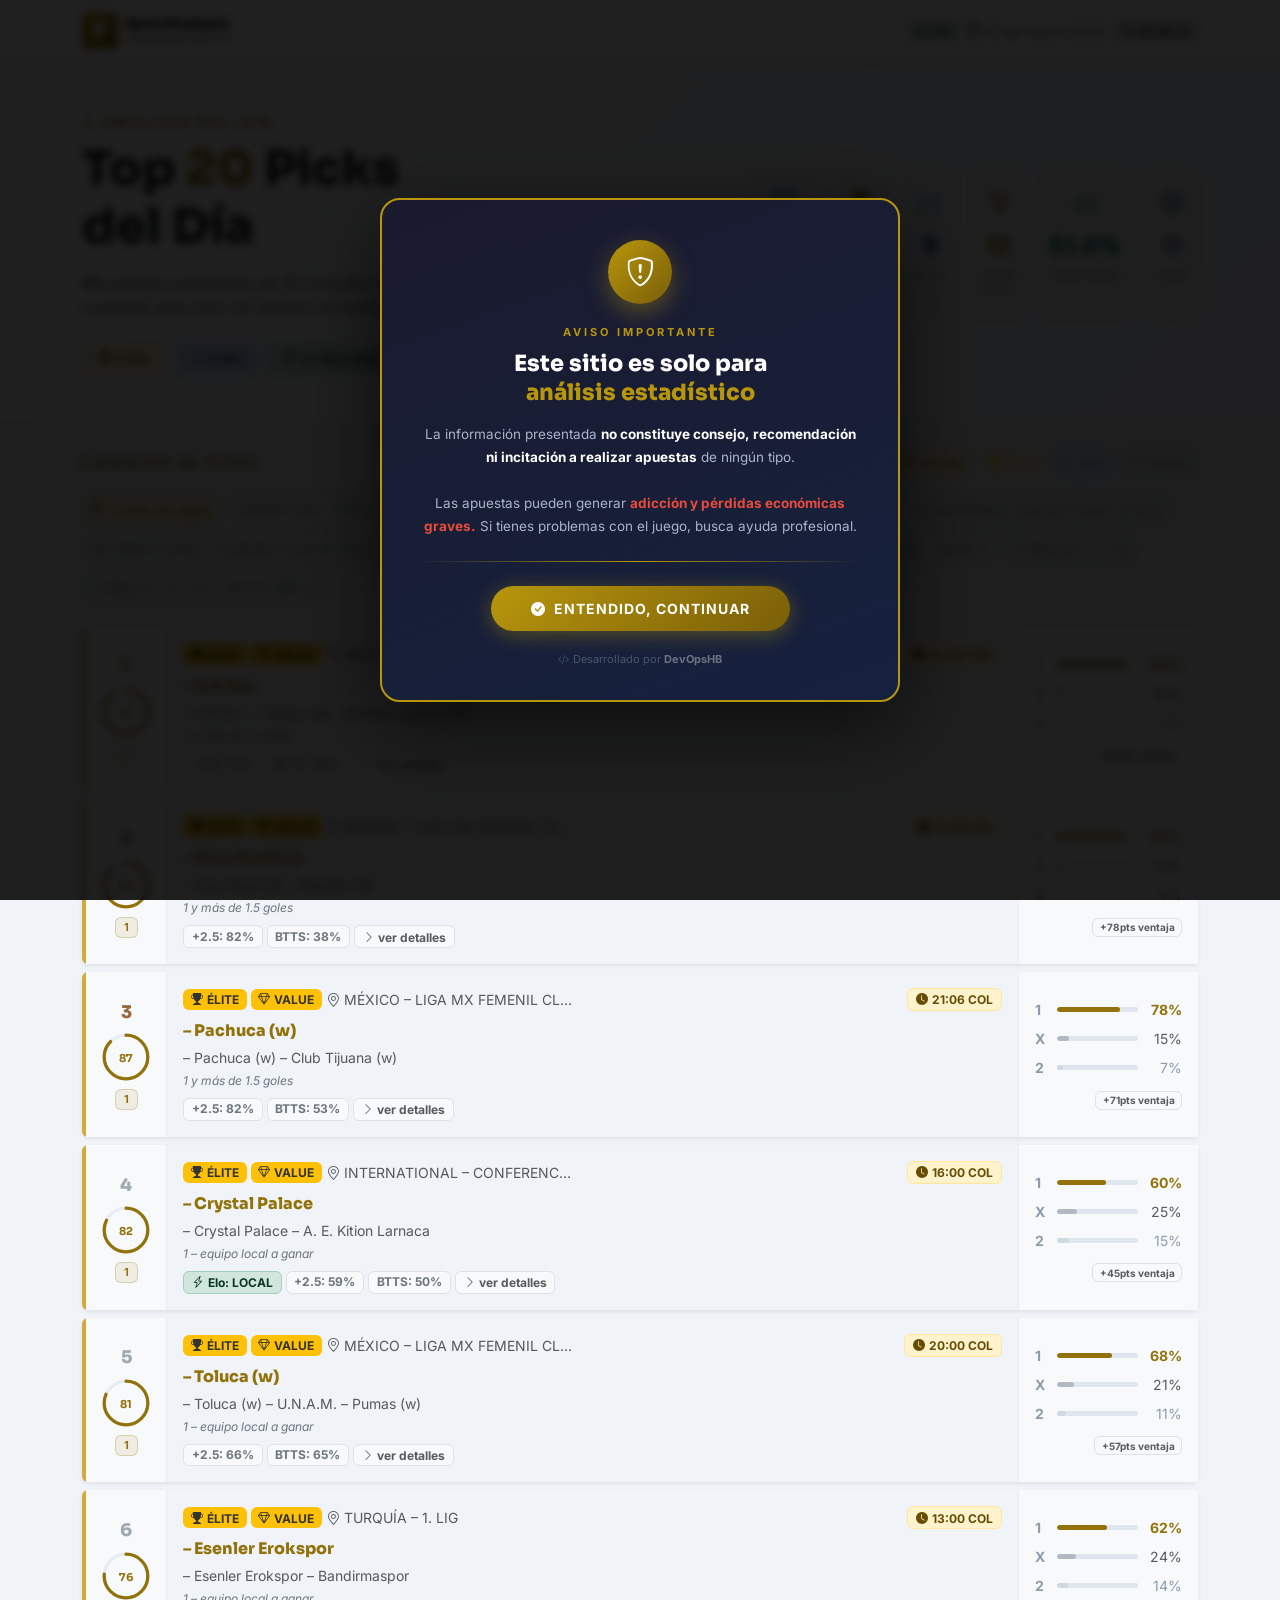
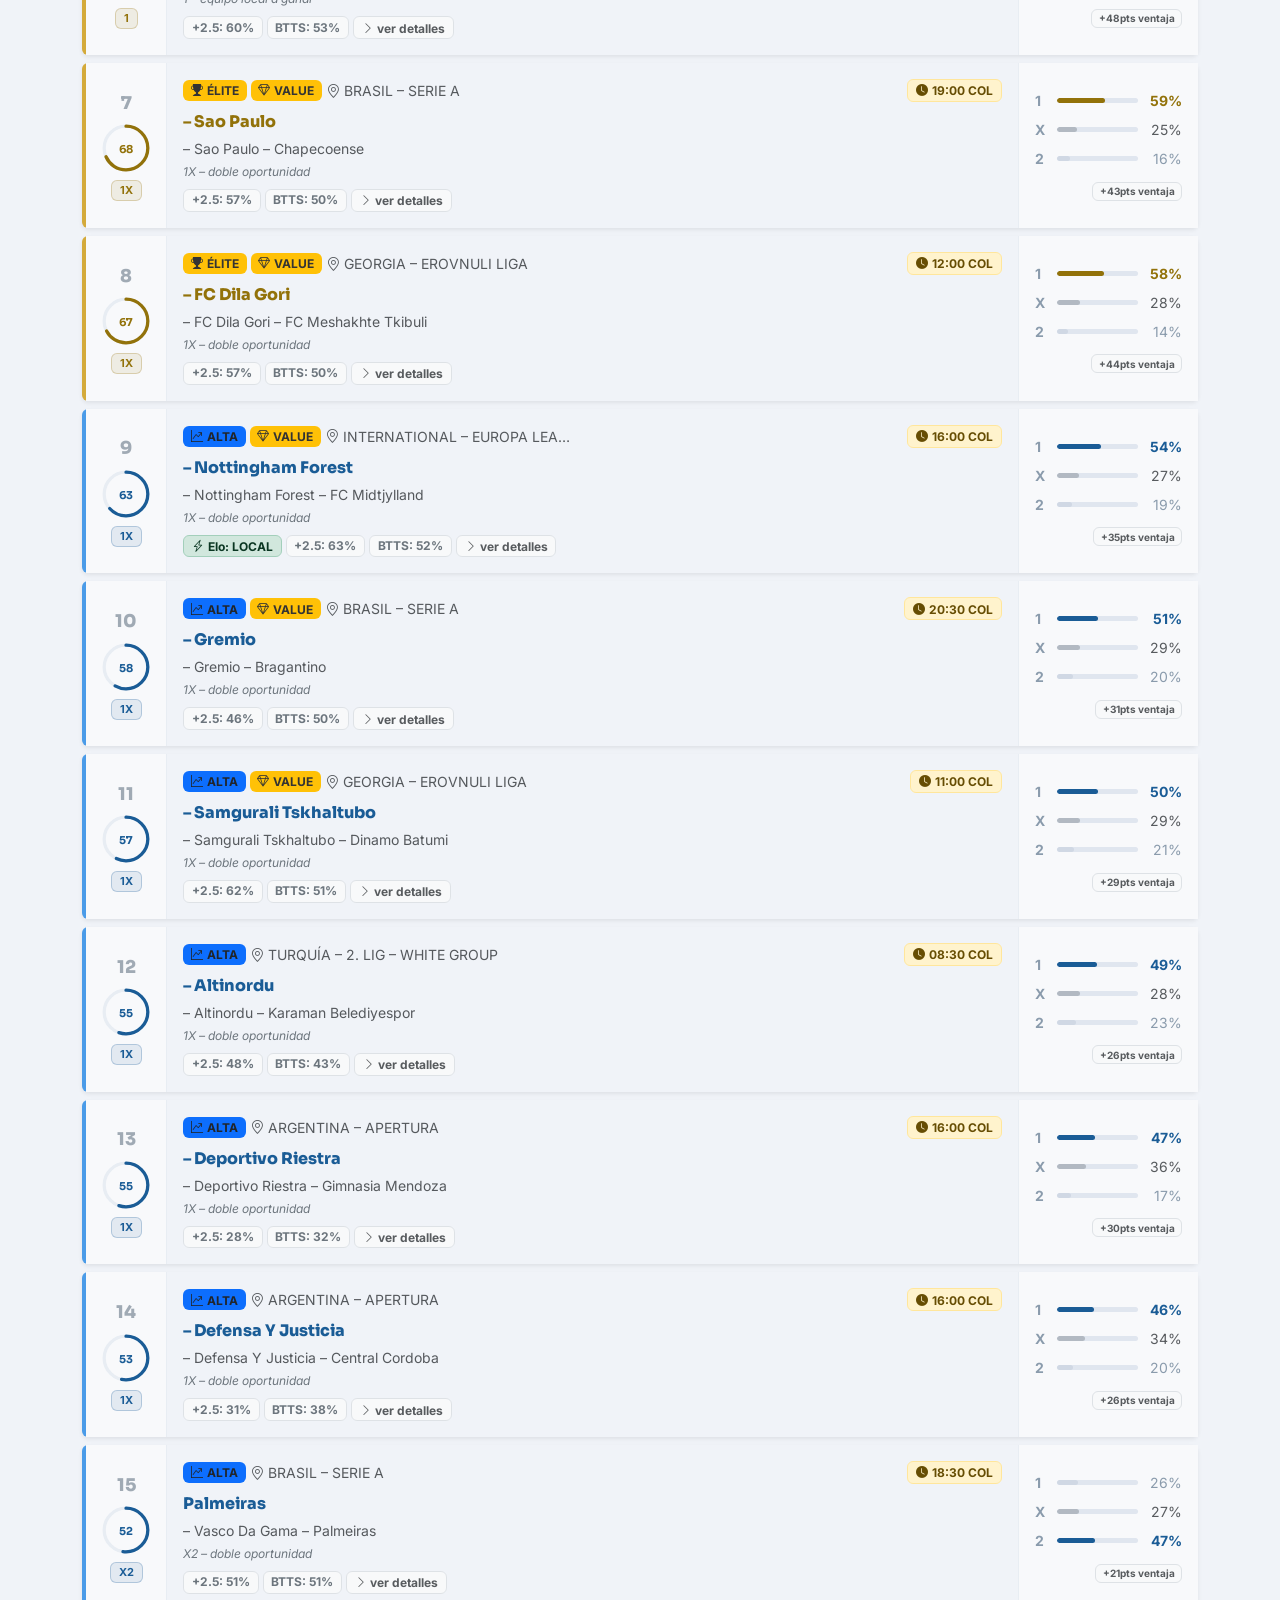
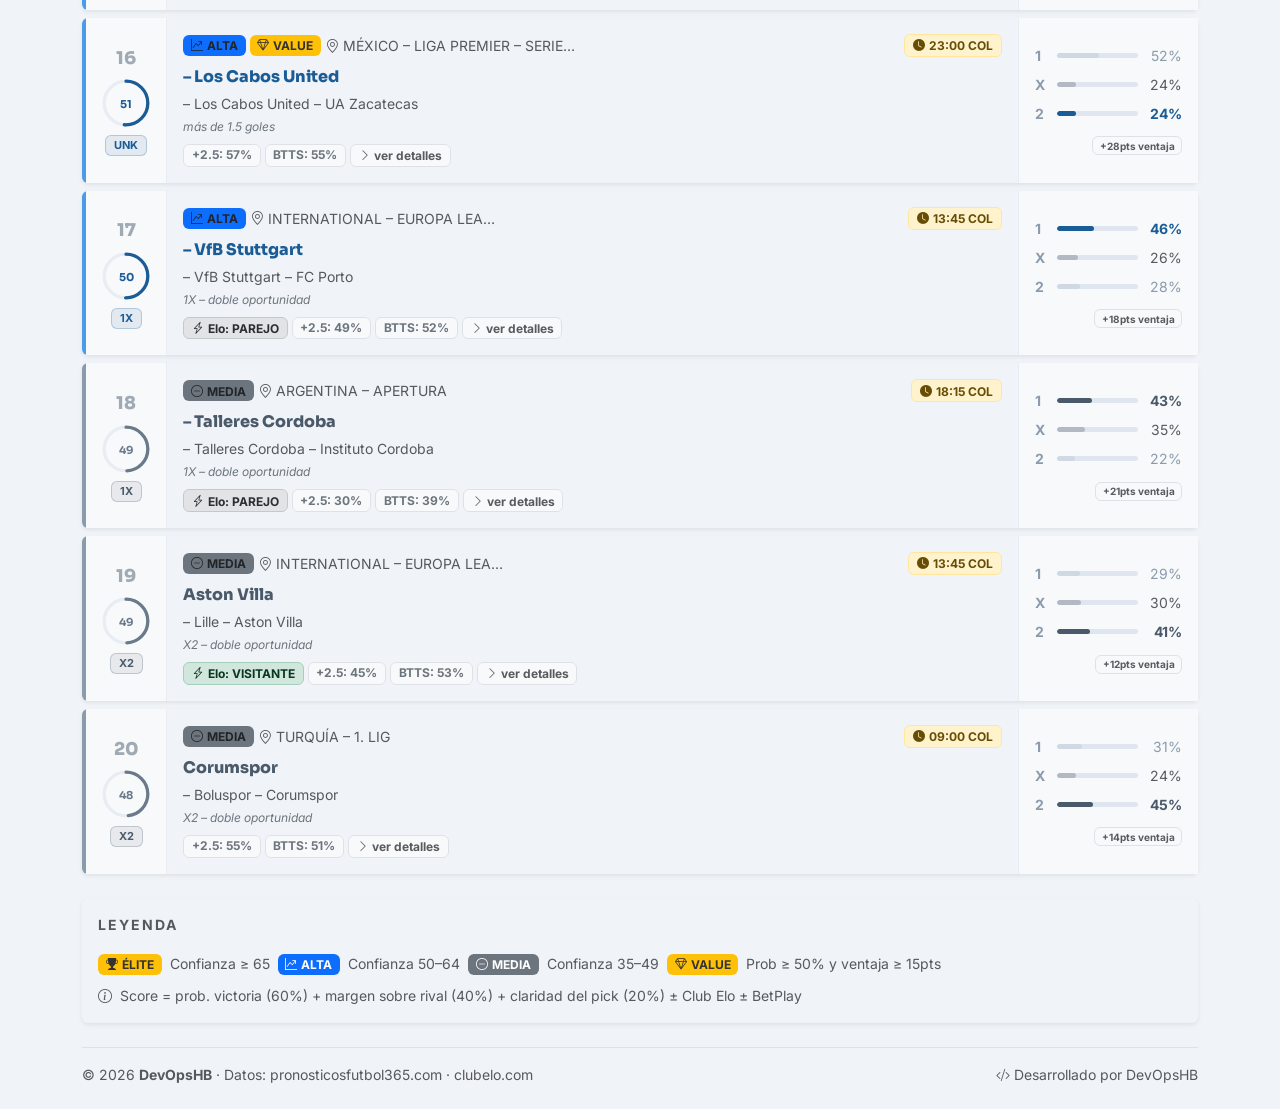
==== commit d56f8ab5: "12 03" ====
--- a/index.html
+++ b/index.html
@@ -3,7 +3,7 @@
 <head>
 <meta charset="UTF-8"/>
 <meta name="viewport" content="width=device-width,initial-scale=1"/>
-<title>SportAnalysis · Top 3 Picks</title>
+<title>SportAnalysis · Top 20 Picks</title>
 <link rel="icon" href="favicon.ico"/>
 <link rel="preconnect" href="https://fonts.googleapis.com">
 <link rel="preconnect" href="https://fonts.gstatic.com" crossorigin>
@@ -105,7 +105,7 @@
         <i class="bi bi-circle-fill me-1" style="font-size:6px"></i>Live
       </span>
       <span class="text-muted small d-none d-sm-inline">
-        <i class="bi bi-calendar3 me-1"></i>06 de march 2026
+        <i class="bi bi-calendar3 me-1"></i>12 de march 2026
       </span>
       <span class="badge bg-secondary-subtle text-secondary-emphasis border border-secondary-subtle small">
         <i class="bi bi-clock me-1"></i><span id="live-clock">--:--:--</span>
@@ -185,36 +185,36 @@
           <i class="bi bi-stars me-1"></i>Análisis del día
         </div>
         <h1 class="display-5 fw-black mb-3">
-          Top <span style="color:var(--gold)">3</span> Picks<br>del Día
+          Top <span style="color:var(--gold)">20</span> Picks<br>del Día
         </h1>
         <p class="text-muted mb-4" style="max-width:480px">
-          <strong>3</strong> partidos analizados de
-          <strong>3</strong> competiciones.
+          <strong>40</strong> partidos analizados de
+          <strong>11</strong> competiciones.
           Haz clic en cualquier pick para ver análisis completo.
         </p>
         <div class="d-flex flex-wrap gap-2">
           <span class="badge bg-warning-subtle text-warning-emphasis border border-warning-subtle px-3 py-2">
-            <i class="bi bi-trophy-fill me-1"></i>0 Élite
+            <i class="bi bi-trophy-fill me-1"></i>8 Élite
           </span>
           <span class="badge bg-primary-subtle text-primary-emphasis border border-primary-subtle px-3 py-2">
-            <i class="bi bi-graph-up-arrow me-1"></i>1 Alta
+            <i class="bi bi-graph-up-arrow me-1"></i>9 Alta
           </span>
           <span class="badge bg-success-subtle text-success-emphasis border border-success-subtle px-3 py-2">
-            <i class="bi bi-gem me-1"></i>1 Value Bets
+            <i class="bi bi-gem me-1"></i>12 Value Bets
           </span>
           <span class="badge bg-info-subtle text-info-emphasis border border-info-subtle px-3 py-2">
-            <i class="bi bi-speedometer2 me-1"></i>Conf. prom: 42.7%
+            <i class="bi bi-speedometer2 me-1"></i>Conf. prom: 51.6%
           </span>
         </div>
       </div>
       <div class="col-lg-5 d-none d-lg-block">
         <div class="row g-3">
-          <div class="col"><div class="card border-0 shadow-sm text-center py-3 px-2 h-100"><i class="bi bi-calendar-event mb-2" style="font-size:1.4rem;color:#1A5C96"></i><div class="fw-black mb-1" style="font-size:1.5rem;color:#1A5C96">3</div><div class="text-uppercase text-muted" style="font-size:10px;letter-spacing:1px">Partidos</div></div></div>
-          <div class="col"><div class="card border-0 shadow-sm text-center py-3 px-2 h-100"><i class="bi bi-trophy-fill mb-2" style="font-size:1.4rem;color:#92720A"></i><div class="fw-black mb-1" style="font-size:1.5rem;color:#92720A">0</div><div class="text-uppercase text-muted" style="font-size:10px;letter-spacing:1px">Élite</div></div></div>
-          <div class="col"><div class="card border-0 shadow-sm text-center py-3 px-2 h-100"><i class="bi bi-graph-up-arrow mb-2" style="font-size:1.4rem;color:#1A5C96"></i><div class="fw-black mb-1" style="font-size:1.5rem;color:#1A5C96">1</div><div class="text-uppercase text-muted" style="font-size:10px;letter-spacing:1px">Alta</div></div></div>
-          <div class="col"><div class="card border-0 shadow-sm text-center py-3 px-2 h-100"><i class="bi bi-gem mb-2" style="font-size:1.4rem;color:#92720A"></i><div class="fw-black mb-1" style="font-size:1.5rem;color:#92720A">1</div><div class="text-uppercase text-muted" style="font-size:10px;letter-spacing:1px">Value Bets</div></div></div>
-          <div class="col"><div class="card border-0 shadow-sm text-center py-3 px-2 h-100"><i class="bi bi-speedometer2 mb-2" style="font-size:1.4rem;color:#1A7A60"></i><div class="fw-black mb-1" style="font-size:1.5rem;color:#1A7A60">42.7%</div><div class="text-uppercase text-muted" style="font-size:10px;letter-spacing:1px">Confianza</div></div></div>
-          <div class="col"><div class="card border-0 shadow-sm text-center py-3 px-2 h-100"><i class="bi bi-globe mb-2" style="font-size:1.4rem;color:#6A7A8A"></i><div class="fw-black mb-1" style="font-size:1.5rem;color:#6A7A8A">3</div><div class="text-uppercase text-muted" style="font-size:10px;letter-spacing:1px">Ligas</div></div></div>
+          <div class="col"><div class="card border-0 shadow-sm text-center py-3 px-2 h-100"><i class="bi bi-calendar-event mb-2" style="font-size:1.4rem;color:#1A5C96"></i><div class="fw-black mb-1" style="font-size:1.5rem;color:#1A5C96">40</div><div class="text-uppercase text-muted" style="font-size:10px;letter-spacing:1px">Partidos</div></div></div>
+          <div class="col"><div class="card border-0 shadow-sm text-center py-3 px-2 h-100"><i class="bi bi-trophy-fill mb-2" style="font-size:1.4rem;color:#92720A"></i><div class="fw-black mb-1" style="font-size:1.5rem;color:#92720A">8</div><div class="text-uppercase text-muted" style="font-size:10px;letter-spacing:1px">Élite</div></div></div>
+          <div class="col"><div class="card border-0 shadow-sm text-center py-3 px-2 h-100"><i class="bi bi-graph-up-arrow mb-2" style="font-size:1.4rem;color:#1A5C96"></i><div class="fw-black mb-1" style="font-size:1.5rem;color:#1A5C96">9</div><div class="text-uppercase text-muted" style="font-size:10px;letter-spacing:1px">Alta</div></div></div>
+          <div class="col"><div class="card border-0 shadow-sm text-center py-3 px-2 h-100"><i class="bi bi-gem mb-2" style="font-size:1.4rem;color:#92720A"></i><div class="fw-black mb-1" style="font-size:1.5rem;color:#92720A">12</div><div class="text-uppercase text-muted" style="font-size:10px;letter-spacing:1px">Value Bets</div></div></div>
+          <div class="col"><div class="card border-0 shadow-sm text-center py-3 px-2 h-100"><i class="bi bi-speedometer2 mb-2" style="font-size:1.4rem;color:#1A7A60"></i><div class="fw-black mb-1" style="font-size:1.5rem;color:#1A7A60">51.6%</div><div class="text-uppercase text-muted" style="font-size:10px;letter-spacing:1px">Confianza</div></div></div>
+          <div class="col"><div class="card border-0 shadow-sm text-center py-3 px-2 h-100"><i class="bi bi-globe mb-2" style="font-size:1.4rem;color:#6A7A8A"></i><div class="fw-black mb-1" style="font-size:1.5rem;color:#6A7A8A">11</div><div class="text-uppercase text-muted" style="font-size:10px;letter-spacing:1px">Ligas</div></div></div>
         </div>
       </div>
     </div>
@@ -248,13 +248,13 @@
     <button class="btn btn-sm btn-outline-secondary comp-chip rounded-pill active" data-comp="ALL">
       <i class="bi bi-globe me-1"></i>Todas las ligas
     </button>
-    <button class="btn btn-sm btn-outline-secondary comp-chip rounded-pill" data-comp="COLOMBIA – PRIMERA A APERTURA">COLOMBIA – PRIMERA A APERTURA</button><button class="btn btn-sm btn-outline-secondary comp-chip rounded-pill" data-comp="MÉXICO – LIGA DE EXPANSION MX CLAUSURA">MÉXICO – LIGA DE EXPANSION MX CLAUSURA</button><button class="btn btn-sm btn-outline-secondary comp-chip rounded-pill" data-comp="MÉXICO – LIGA MX CLAUSURA">MÉXICO – LIGA MX CLAUSURA</button>
+    <button class="btn btn-sm btn-outline-secondary comp-chip rounded-pill" data-comp="ARGENTINA – APERTURA">ARGENTINA – APERTURA</button><button class="btn btn-sm btn-outline-secondary comp-chip rounded-pill" data-comp="BRASIL – SERIE A">BRASIL – SERIE A</button><button class="btn btn-sm btn-outline-secondary comp-chip rounded-pill" data-comp="GEORGIA – EROVNULI LIGA">GEORGIA – EROVNULI LIGA</button><button class="btn btn-sm btn-outline-secondary comp-chip rounded-pill" data-comp="INTERNATIONAL – CONFERENCE LEAGUE FINAL STAGE">INTERNATIONAL – CONFERENCE LEAGUE FINAL STAGE</button><button class="btn btn-sm btn-outline-secondary comp-chip rounded-pill" data-comp="INTERNATIONAL – EUROPA LEAGUE FINAL STAGE">INTERNATIONAL – EUROPA LEAGUE FINAL STAGE</button><button class="btn btn-sm btn-outline-secondary comp-chip rounded-pill" data-comp="MÉXICO – LIGA MX FEMENIL CLAUSURA">MÉXICO – LIGA MX FEMENIL CLAUSURA</button><button class="btn btn-sm btn-outline-secondary comp-chip rounded-pill" data-comp="MÉXICO – LIGA PREMIER – SERIE A">MÉXICO – LIGA PREMIER – SERIE A</button><button class="btn btn-sm btn-outline-secondary comp-chip rounded-pill" data-comp="TURQUÍA – 1. LIG">TURQUÍA – 1. LIG</button><button class="btn btn-sm btn-outline-secondary comp-chip rounded-pill" data-comp="TURQUÍA – 2. LIG – WHITE GROUP">TURQUÍA – 2. LIG – WHITE GROUP</button>
   </div>
 
   <div id="cards">
-<div class="card mb-2 border-0 shadow-sm card-match" data-tier="ALTA"
-  data-comp="MÉXICO – LIGA DE EXPANSION MX CLAUSURA"
-  style="border-left:4px solid #4A9BE8!important;cursor:pointer"
+<div class="card mb-2 border-0 shadow-sm card-match" data-tier="ELITE"
+  data-comp="MÉXICO – LIGA MX FEMENIL CLAUSURA"
+  style="border-left:4px solid #D4AA3A!important;cursor:pointer"
   data-bs-toggle="offcanvas" data-bs-target="#m1">
   <div class="card-body p-0">
     <div class="row g-0 align-items-stretch">
@@ -263,8 +263,1318 @@
       <div class="col-auto d-flex flex-column align-items-center justify-content-center gap-2 px-3 py-3"
         style="background:#F8F9FB;border-right:1px solid #E8EDF3;min-width:80px">
         <span class="fw-black" style="font-size:1.1rem;color:#92720A">1</span>
-        <svg viewBox="0 0 44 44" width="48" height="48" class="flex-shrink-0"><circle cx="22" cy="22" r="20" fill="none" stroke="#E8EDF3" stroke-width="3"/><circle cx="22" cy="22" r="20" fill="none" stroke="#1A5C96" stroke-width="3" stroke-dasharray="67.9 125.7" stroke-linecap="round" transform="rotate(-90 22 22)"/><text x="22" y="27" text-anchor="middle" fill="#1A5C96" font-size="10" font-weight="700" font-family='Sora,sans-serif'>54</text></svg>
-        <span class="badge px-2 py-1 fw-bold" style="background:#1A5C9618;color:#1A5C96;border:1px solid #1A5C9640;font-size:11px">UNK</span>
+        <svg viewBox="0 0 44 44" width="48" height="48" class="flex-shrink-0"><circle cx="22" cy="22" r="20" fill="none" stroke="#E8EDF3" stroke-width="3"/><circle cx="22" cy="22" r="20" fill="none" stroke="#92720A" stroke-width="3" stroke-dasharray="114.4 125.7" stroke-linecap="round" transform="rotate(-90 22 22)"/><text x="22" y="27" text-anchor="middle" fill="#92720A" font-size="10" font-weight="700" font-family='Sora,sans-serif'>91</text></svg>
+        <span class="badge px-2 py-1 fw-bold" style="background:#92720A18;color:#92720A;border:1px solid #92720A40;font-size:11px">1</span>
+      </div>
+
+      <!-- CENTER: info -->
+      <div class="col py-3 px-3" style="min-width:0">
+        <div class="d-flex align-items-center flex-wrap gap-1 mb-2">
+          <span class="badge bg-warning text-dark">
+            <i class="bi bi-trophy-fill me-1"></i>ÉLITE
+          </span>
+          <span class="badge bg-warning text-dark small"><i class="bi bi-gem me-1"></i>VALUE</span>
+          <span class="text-muted small text-truncate" style="max-width:250px">
+            <i class="bi bi-geo-alt me-1"></i>MÉXICO – LIGA MX FEMENIL CLAUSURA
+          </span>
+          <span class="badge bg-warning-subtle text-warning-emphasis border border-warning-subtle ms-auto"><i class="bi bi-clock-fill me-1"></i>22:00 COL</span>
+        </div>
+        <div class="fw-black text-truncate mb-1" style="font-size:1rem;color:#92720A">– U.A.N.L.</div>
+        <div class="text-muted small text-truncate mb-1">– U.A.N.L. – Tigres (w) – Santos Laguna (w)</div>
+        <div class="fst-italic text-secondary text-truncate mb-2" style="font-size:12px">1 y más de 1.5 goles</div>
+        <div class="d-flex flex-wrap gap-1">
+          
+          <span class="badge bg-light text-secondary border small">+2.5: 72%</span>
+          <span class="badge bg-light text-secondary border small">BTTS: 40%</span>
+          <span class="badge bg-light text-muted border small">
+            <i class="bi bi-chevron-right"></i> ver detalles
+          </span>
+        </div>
+      </div>
+
+      <!-- RIGHT: prob bars -->
+      <div class="col-auto d-none d-md-flex flex-column justify-content-center px-3 py-3"
+        style="min-width:180px;background:#F8F9FB;border-left:1px solid #E8EDF3">
+        <div class="d-flex align-items-center gap-2 mb-2">
+          <span class="small fw-bold" style="width:14px;color:#8A9BAC">1</span>
+          <div class="progress flex-grow-1" style="height:5px;background:#E0E6EF">
+            <div class="progress-bar" style="width:85%;background:#92720A"></div>
+          </div>
+          <span class="small fw-bold" style="width:36px;text-align:right;color:#92720A">85%</span>
+        </div>
+        <div class="d-flex align-items-center gap-2 mb-2">
+          <span class="small fw-bold" style="width:14px;color:#8A9BAC">X</span>
+          <div class="progress flex-grow-1" style="height:5px;background:#E0E6EF">
+            <div class="progress-bar bg-secondary" style="width:10%;opacity:.4"></div>
+          </div>
+          <span class="small text-muted" style="width:36px;text-align:right">10%</span>
+        </div>
+        <div class="d-flex align-items-center gap-2">
+          <span class="small fw-bold" style="width:14px;color:#8A9BAC">2</span>
+          <div class="progress flex-grow-1" style="height:5px;background:#E0E6EF">
+            <div class="progress-bar" style="width:5%;background:#D0D8E4"></div>
+          </div>
+          <span class="small fw-normal" style="width:36px;text-align:right;color:#8A9BAC">5%</span>
+        </div>
+        <div class="text-end mt-2">
+          <span class="badge bg-light text-muted border" style="font-size:10px">+80pts ventaja</span>
+        </div>
+      </div>
+    </div>
+  </div>
+</div>
+
+<div class="offcanvas offcanvas-end" tabindex="-1" id="m1" style="width:min(600px,100vw)">
+  <div class="offcanvas-header border-bottom" style="border-left:4px solid #92720A">
+    <div class="flex-grow-1 min-width-0">
+      <div class="d-flex align-items-center flex-wrap gap-2 mb-2">
+        <span class="badge bg-warning text-dark">
+          <i class="bi bi-trophy-fill me-1"></i>ÉLITE
+        </span>
+        <span class="badge bg-warning text-dark ms-1"><i class="bi bi-gem me-1"></i>VALUE BET</span>
+        <span class="text-muted small"><i class="bi bi-trophy me-1"></i>MÉXICO – LIGA MX FEMENIL CLAUSURA</span>
+        <span class="badge bg-warning-subtle text-warning-emphasis border border-warning-subtle ms-auto"><i class="bi bi-clock-fill me-1"></i>22:00 COL</span>
+      </div>
+      <h5 class="mb-1 fw-black" style="color:#92720A">– U.A.N.L.</h5>
+      <div class="text-muted small">– U.A.N.L. – Tigres (w) – Santos Laguna (w)</div>
+      <div class="fst-italic text-secondary" style="font-size:12px">1 y más de 1.5 goles</div>
+    </div>
+    <button type="button" class="btn-close ms-3" data-bs-dismiss="offcanvas"></button>
+  </div>
+  <div class="offcanvas-body">
+
+    <!-- KPIs -->
+    <div class="row g-3 mb-1">
+      <div class="col-4">
+        <div class="card border-0 text-center py-3" style="background:#FBF5E0;border:1px solid #D4AA3A!important">
+          <div class="small fw-bold mb-1" style="color:#92720A;letter-spacing:1px">CONFIANZA</div>
+          <div style="font-size:2rem;font-weight:900;color:#92720A;line-height:1">91<span style="font-size:1rem">%</span></div>
+        </div>
+      </div>
+      <div class="col-4">
+        <div class="card border-0 bg-light text-center py-3">
+          <div class="small fw-bold text-muted mb-1" style="letter-spacing:1px">PICK</div>
+          <div style="font-size:2rem;font-weight:900;color:#92720A;line-height:1">1</div>
+        </div>
+      </div>
+      <div class="col-4">
+        <div class="card border-0 bg-light text-center py-3">
+          <div class="small fw-bold text-muted mb-1" style="letter-spacing:1px">VENTAJA</div>
+          <div style="font-size:2rem;font-weight:900;line-height:1">+80<span style="font-size:1rem">pts</span></div>
+        </div>
+      </div>
+    </div>
+
+    <!-- 1X2 -->
+    <div class="d-flex align-items-center gap-2 mt-4 mb-2 pb-2 border-bottom border-warning-subtle"><i class="bi bi-bar-chart-fill text-warning"></i><span class="fw-bold text-uppercase small" style="letter-spacing:1.5px;color:#92720A">Probabilidades de resultado</span></div>
+    <div class="row g-2 mb-1">
+      <div class="col-4"><div class="text-center p-2 rounded-3 border h-100" style="background:#92720A15;border-color:#92720A50!important"><div class="fw-bold small mb-1" style="color:#92720A">LOCAL (1)</div><div class="fw-black" style="font-size:1.4rem;color:#92720A">85%</div></div></div>
+      <div class="col-4"><div class="text-center p-2 rounded-3 border border-light-subtle bg-light h-100"><div class="text-muted small mb-1">EMPATE (X)</div><div class="fw-bold text-secondary" style="font-size:1.4rem">10%</div></div></div>
+      <div class="col-4"><div class="text-center p-2 rounded-3 border border-light-subtle bg-light h-100"><div class="text-muted small mb-1">VISITA (2)</div><div class="fw-bold text-secondary" style="font-size:1.4rem">5%</div></div></div>
+    </div>
+
+    <!-- HT -->
+    <div class="d-flex align-items-center gap-2 mt-4 mb-2 pb-2 border-bottom border-warning-subtle"><i class="bi bi-hourglass-split text-warning"></i><span class="fw-bold text-uppercase small" style="letter-spacing:1.5px;color:#92720A">Medio tiempo</span></div>
+    <div class="row g-2 mb-1">
+      <div class="col-4"><div class="text-center p-2 rounded-3 border border-light-subtle bg-light h-100"><div class="text-muted small mb-1">HT Local</div><div class="fw-bold text-secondary" style="font-size:1.4rem">46%</div></div></div>
+      <div class="col-4"><div class="text-center p-2 rounded-3 border border-light-subtle bg-light h-100"><div class="text-muted small mb-1">HT Empate</div><div class="fw-bold text-secondary" style="font-size:1.4rem">49%</div></div></div>
+      <div class="col-4"><div class="text-center p-2 rounded-3 border border-light-subtle bg-light h-100"><div class="text-muted small mb-1">HT Visita</div><div class="fw-bold text-secondary" style="font-size:1.4rem">5%</div></div></div>
+    </div>
+
+    <!-- Goles -->
+    <div class="d-flex align-items-center gap-2 mt-4 mb-2 pb-2 border-bottom border-warning-subtle"><i class="bi bi-bullseye text-warning"></i><span class="fw-bold text-uppercase small" style="letter-spacing:1.5px;color:#92720A">Mercado de goles</span></div>
+    <div class="row g-2 mb-1">
+      <div class="col"><div class="text-center p-2 rounded-3 border h-100" style="background:#22A86E15;border-color:#22A86E50!important"><div class="fw-bold small mb-1" style="color:#22A86E">+1.5</div><div class="fw-black" style="font-size:1.4rem;color:#22A86E">89%</div></div></div>
+      <div class="col"><div class="text-center p-2 rounded-3 border h-100" style="background:#22A86E15;border-color:#22A86E50!important"><div class="fw-bold small mb-1" style="color:#22A86E">+2.5</div><div class="fw-black" style="font-size:1.4rem;color:#22A86E">72%</div></div></div>
+      <div class="col"><div class="text-center p-2 rounded-3 border border-light-subtle bg-light h-100"><div class="text-muted small mb-1">+3.5</div><div class="fw-bold text-secondary" style="font-size:1.4rem">58%</div></div></div>
+      <div class="col"><div class="text-center p-2 rounded-3 border border-light-subtle bg-light h-100"><div class="text-muted small mb-1">BTTS Sí</div><div class="fw-bold text-secondary" style="font-size:1.4rem">40%</div></div></div>
+      <div class="col"><div class="text-center p-2 rounded-3 border h-100" style="background:#E8A02015;border-color:#E8A02050!important"><div class="fw-bold small mb-1" style="color:#E8A020">BTTS No</div><div class="fw-black" style="font-size:1.4rem;color:#E8A020">60%</div></div></div>
+    </div>
+
+    
+    
+    
+    
+
+    <div class="mt-4 p-3 rounded-3 bg-light border border-light-subtle">
+      <div class="small text-muted" style="line-height:1.6">
+        <i class="bi bi-info-circle me-1"></i>
+        Score = prob. victoria (60%) + margen (40%) + claridad pick (20%) ± Elo ± BetPlay.<br>
+        Solo fines informativos. No constituye consejo de apuestas.
+      </div>
+    </div>
+  </div>
+</div>
+<div class="card mb-2 border-0 shadow-sm card-match" data-tier="ELITE"
+  data-comp="MÉXICO – LIGA MX FEMENIL CLAUSURA"
+  style="border-left:4px solid #D4AA3A!important;cursor:pointer"
+  data-bs-toggle="offcanvas" data-bs-target="#m2">
+  <div class="card-body p-0">
+    <div class="row g-0 align-items-stretch">
+
+      <!-- LEFT: rank + ring + pick -->
+      <div class="col-auto d-flex flex-column align-items-center justify-content-center gap-2 px-3 py-3"
+        style="background:#F8F9FB;border-right:1px solid #E8EDF3;min-width:80px">
+        <span class="fw-black" style="font-size:1.1rem;color:#707888">2</span>
+        <svg viewBox="0 0 44 44" width="48" height="48" class="flex-shrink-0"><circle cx="22" cy="22" r="20" fill="none" stroke="#E8EDF3" stroke-width="3"/><circle cx="22" cy="22" r="20" fill="none" stroke="#92720A" stroke-width="3" stroke-dasharray="113.1 125.7" stroke-linecap="round" transform="rotate(-90 22 22)"/><text x="22" y="27" text-anchor="middle" fill="#92720A" font-size="10" font-weight="700" font-family='Sora,sans-serif'>90</text></svg>
+        <span class="badge px-2 py-1 fw-bold" style="background:#92720A18;color:#92720A;border:1px solid #92720A40;font-size:11px">1</span>
+      </div>
+
+      <!-- CENTER: info -->
+      <div class="col py-3 px-3" style="min-width:0">
+        <div class="d-flex align-items-center flex-wrap gap-1 mb-2">
+          <span class="badge bg-warning text-dark">
+            <i class="bi bi-trophy-fill me-1"></i>ÉLITE
+          </span>
+          <span class="badge bg-warning text-dark small"><i class="bi bi-gem me-1"></i>VALUE</span>
+          <span class="text-muted small text-truncate" style="max-width:250px">
+            <i class="bi bi-geo-alt me-1"></i>MÉXICO – LIGA MX FEMENIL CLAUSURA
+          </span>
+          <span class="badge bg-warning-subtle text-warning-emphasis border border-warning-subtle ms-auto"><i class="bi bi-clock-fill me-1"></i>17:45 COL</span>
+        </div>
+        <div class="fw-black text-truncate mb-1" style="font-size:1rem;color:#92720A">– Cruz Azul (w)</div>
+        <div class="text-muted small text-truncate mb-1">– Cruz Azul (w) – Necaxa (w)</div>
+        <div class="fst-italic text-secondary text-truncate mb-2" style="font-size:12px">1 y más de 1.5 goles</div>
+        <div class="d-flex flex-wrap gap-1">
+          
+          <span class="badge bg-light text-secondary border small">+2.5: 82%</span>
+          <span class="badge bg-light text-secondary border small">BTTS: 38%</span>
+          <span class="badge bg-light text-muted border small">
+            <i class="bi bi-chevron-right"></i> ver detalles
+          </span>
+        </div>
+      </div>
+
+      <!-- RIGHT: prob bars -->
+      <div class="col-auto d-none d-md-flex flex-column justify-content-center px-3 py-3"
+        style="min-width:180px;background:#F8F9FB;border-left:1px solid #E8EDF3">
+        <div class="d-flex align-items-center gap-2 mb-2">
+          <span class="small fw-bold" style="width:14px;color:#8A9BAC">1</span>
+          <div class="progress flex-grow-1" style="height:5px;background:#E0E6EF">
+            <div class="progress-bar" style="width:84%;background:#92720A"></div>
+          </div>
+          <span class="small fw-bold" style="width:36px;text-align:right;color:#92720A">84%</span>
+        </div>
+        <div class="d-flex align-items-center gap-2 mb-2">
+          <span class="small fw-bold" style="width:14px;color:#8A9BAC">X</span>
+          <div class="progress flex-grow-1" style="height:5px;background:#E0E6EF">
+            <div class="progress-bar bg-secondary" style="width:10%;opacity:.4"></div>
+          </div>
+          <span class="small text-muted" style="width:36px;text-align:right">10%</span>
+        </div>
+        <div class="d-flex align-items-center gap-2">
+          <span class="small fw-bold" style="width:14px;color:#8A9BAC">2</span>
+          <div class="progress flex-grow-1" style="height:5px;background:#E0E6EF">
+            <div class="progress-bar" style="width:6%;background:#D0D8E4"></div>
+          </div>
+          <span class="small fw-normal" style="width:36px;text-align:right;color:#8A9BAC">6%</span>
+        </div>
+        <div class="text-end mt-2">
+          <span class="badge bg-light text-muted border" style="font-size:10px">+78pts ventaja</span>
+        </div>
+      </div>
+    </div>
+  </div>
+</div>
+
+<div class="offcanvas offcanvas-end" tabindex="-1" id="m2" style="width:min(600px,100vw)">
+  <div class="offcanvas-header border-bottom" style="border-left:4px solid #92720A">
+    <div class="flex-grow-1 min-width-0">
+      <div class="d-flex align-items-center flex-wrap gap-2 mb-2">
+        <span class="badge bg-warning text-dark">
+          <i class="bi bi-trophy-fill me-1"></i>ÉLITE
+        </span>
+        <span class="badge bg-warning text-dark ms-1"><i class="bi bi-gem me-1"></i>VALUE BET</span>
+        <span class="text-muted small"><i class="bi bi-trophy me-1"></i>MÉXICO – LIGA MX FEMENIL CLAUSURA</span>
+        <span class="badge bg-warning-subtle text-warning-emphasis border border-warning-subtle ms-auto"><i class="bi bi-clock-fill me-1"></i>17:45 COL</span>
+      </div>
+      <h5 class="mb-1 fw-black" style="color:#92720A">– Cruz Azul (w)</h5>
+      <div class="text-muted small">– Cruz Azul (w) – Necaxa (w)</div>
+      <div class="fst-italic text-secondary" style="font-size:12px">1 y más de 1.5 goles</div>
+    </div>
+    <button type="button" class="btn-close ms-3" data-bs-dismiss="offcanvas"></button>
+  </div>
+  <div class="offcanvas-body">
+
+    <!-- KPIs -->
+    <div class="row g-3 mb-1">
+      <div class="col-4">
+        <div class="card border-0 text-center py-3" style="background:#FBF5E0;border:1px solid #D4AA3A!important">
+          <div class="small fw-bold mb-1" style="color:#92720A;letter-spacing:1px">CONFIANZA</div>
+          <div style="font-size:2rem;font-weight:900;color:#92720A;line-height:1">90<span style="font-size:1rem">%</span></div>
+        </div>
+      </div>
+      <div class="col-4">
+        <div class="card border-0 bg-light text-center py-3">
+          <div class="small fw-bold text-muted mb-1" style="letter-spacing:1px">PICK</div>
+          <div style="font-size:2rem;font-weight:900;color:#92720A;line-height:1">1</div>
+        </div>
+      </div>
+      <div class="col-4">
+        <div class="card border-0 bg-light text-center py-3">
+          <div class="small fw-bold text-muted mb-1" style="letter-spacing:1px">VENTAJA</div>
+          <div style="font-size:2rem;font-weight:900;line-height:1">+78<span style="font-size:1rem">pts</span></div>
+        </div>
+      </div>
+    </div>
+
+    <!-- 1X2 -->
+    <div class="d-flex align-items-center gap-2 mt-4 mb-2 pb-2 border-bottom border-warning-subtle"><i class="bi bi-bar-chart-fill text-warning"></i><span class="fw-bold text-uppercase small" style="letter-spacing:1.5px;color:#92720A">Probabilidades de resultado</span></div>
+    <div class="row g-2 mb-1">
+      <div class="col-4"><div class="text-center p-2 rounded-3 border h-100" style="background:#92720A15;border-color:#92720A50!important"><div class="fw-bold small mb-1" style="color:#92720A">LOCAL (1)</div><div class="fw-black" style="font-size:1.4rem;color:#92720A">84%</div></div></div>
+      <div class="col-4"><div class="text-center p-2 rounded-3 border border-light-subtle bg-light h-100"><div class="text-muted small mb-1">EMPATE (X)</div><div class="fw-bold text-secondary" style="font-size:1.4rem">10%</div></div></div>
+      <div class="col-4"><div class="text-center p-2 rounded-3 border border-light-subtle bg-light h-100"><div class="text-muted small mb-1">VISITA (2)</div><div class="fw-bold text-secondary" style="font-size:1.4rem">6%</div></div></div>
+    </div>
+
+    <!-- HT -->
+    <div class="d-flex align-items-center gap-2 mt-4 mb-2 pb-2 border-bottom border-warning-subtle"><i class="bi bi-hourglass-split text-warning"></i><span class="fw-bold text-uppercase small" style="letter-spacing:1.5px;color:#92720A">Medio tiempo</span></div>
+    <div class="row g-2 mb-1">
+      <div class="col-4"><div class="text-center p-2 rounded-3 border border-light-subtle bg-light h-100"><div class="text-muted small mb-1">HT Local</div><div class="fw-bold text-secondary" style="font-size:1.4rem">49%</div></div></div>
+      <div class="col-4"><div class="text-center p-2 rounded-3 border border-light-subtle bg-light h-100"><div class="text-muted small mb-1">HT Empate</div><div class="fw-bold text-secondary" style="font-size:1.4rem">46%</div></div></div>
+      <div class="col-4"><div class="text-center p-2 rounded-3 border border-light-subtle bg-light h-100"><div class="text-muted small mb-1">HT Visita</div><div class="fw-bold text-secondary" style="font-size:1.4rem">5%</div></div></div>
+    </div>
+
+    <!-- Goles -->
+    <div class="d-flex align-items-center gap-2 mt-4 mb-2 pb-2 border-bottom border-warning-subtle"><i class="bi bi-bullseye text-warning"></i><span class="fw-bold text-uppercase small" style="letter-spacing:1.5px;color:#92720A">Mercado de goles</span></div>
+    <div class="row g-2 mb-1">
+      <div class="col"><div class="text-center p-2 rounded-3 border h-100" style="background:#22A86E15;border-color:#22A86E50!important"><div class="fw-bold small mb-1" style="color:#22A86E">+1.5</div><div class="fw-black" style="font-size:1.4rem;color:#22A86E">88%</div></div></div>
+      <div class="col"><div class="text-center p-2 rounded-3 border h-100" style="background:#22A86E15;border-color:#22A86E50!important"><div class="fw-bold small mb-1" style="color:#22A86E">+2.5</div><div class="fw-black" style="font-size:1.4rem;color:#22A86E">82%</div></div></div>
+      <div class="col"><div class="text-center p-2 rounded-3 border border-light-subtle bg-light h-100"><div class="text-muted small mb-1">+3.5</div><div class="fw-bold text-secondary" style="font-size:1.4rem">63%</div></div></div>
+      <div class="col"><div class="text-center p-2 rounded-3 border border-light-subtle bg-light h-100"><div class="text-muted small mb-1">BTTS Sí</div><div class="fw-bold text-secondary" style="font-size:1.4rem">38%</div></div></div>
+      <div class="col"><div class="text-center p-2 rounded-3 border h-100" style="background:#E8A02015;border-color:#E8A02050!important"><div class="fw-bold small mb-1" style="color:#E8A020">BTTS No</div><div class="fw-black" style="font-size:1.4rem;color:#E8A020">62%</div></div></div>
+    </div>
+
+    
+    
+    
+    
+
+    <div class="mt-4 p-3 rounded-3 bg-light border border-light-subtle">
+      <div class="small text-muted" style="line-height:1.6">
+        <i class="bi bi-info-circle me-1"></i>
+        Score = prob. victoria (60%) + margen (40%) + claridad pick (20%) ± Elo ± BetPlay.<br>
+        Solo fines informativos. No constituye consejo de apuestas.
+      </div>
+    </div>
+  </div>
+</div>
+<div class="card mb-2 border-0 shadow-sm card-match" data-tier="ELITE"
+  data-comp="MÉXICO – LIGA MX FEMENIL CLAUSURA"
+  style="border-left:4px solid #D4AA3A!important;cursor:pointer"
+  data-bs-toggle="offcanvas" data-bs-target="#m3">
+  <div class="card-body p-0">
+    <div class="row g-0 align-items-stretch">
+
+      <!-- LEFT: rank + ring + pick -->
+      <div class="col-auto d-flex flex-column align-items-center justify-content-center gap-2 px-3 py-3"
+        style="background:#F8F9FB;border-right:1px solid #E8EDF3;min-width:80px">
+        <span class="fw-black" style="font-size:1.1rem;color:#956A40">3</span>
+        <svg viewBox="0 0 44 44" width="48" height="48" class="flex-shrink-0"><circle cx="22" cy="22" r="20" fill="none" stroke="#E8EDF3" stroke-width="3"/><circle cx="22" cy="22" r="20" fill="none" stroke="#92720A" stroke-width="3" stroke-dasharray="109.3 125.7" stroke-linecap="round" transform="rotate(-90 22 22)"/><text x="22" y="27" text-anchor="middle" fill="#92720A" font-size="10" font-weight="700" font-family='Sora,sans-serif'>87</text></svg>
+        <span class="badge px-2 py-1 fw-bold" style="background:#92720A18;color:#92720A;border:1px solid #92720A40;font-size:11px">1</span>
+      </div>
+
+      <!-- CENTER: info -->
+      <div class="col py-3 px-3" style="min-width:0">
+        <div class="d-flex align-items-center flex-wrap gap-1 mb-2">
+          <span class="badge bg-warning text-dark">
+            <i class="bi bi-trophy-fill me-1"></i>ÉLITE
+          </span>
+          <span class="badge bg-warning text-dark small"><i class="bi bi-gem me-1"></i>VALUE</span>
+          <span class="text-muted small text-truncate" style="max-width:250px">
+            <i class="bi bi-geo-alt me-1"></i>MÉXICO – LIGA MX FEMENIL CLAUSURA
+          </span>
+          <span class="badge bg-warning-subtle text-warning-emphasis border border-warning-subtle ms-auto"><i class="bi bi-clock-fill me-1"></i>21:06 COL</span>
+        </div>
+        <div class="fw-black text-truncate mb-1" style="font-size:1rem;color:#92720A">– Pachuca (w)</div>
+        <div class="text-muted small text-truncate mb-1">– Pachuca (w) – Club Tijuana (w)</div>
+        <div class="fst-italic text-secondary text-truncate mb-2" style="font-size:12px">1 y más de 1.5 goles</div>
+        <div class="d-flex flex-wrap gap-1">
+          
+          <span class="badge bg-light text-secondary border small">+2.5: 82%</span>
+          <span class="badge bg-light text-secondary border small">BTTS: 53%</span>
+          <span class="badge bg-light text-muted border small">
+            <i class="bi bi-chevron-right"></i> ver detalles
+          </span>
+        </div>
+      </div>
+
+      <!-- RIGHT: prob bars -->
+      <div class="col-auto d-none d-md-flex flex-column justify-content-center px-3 py-3"
+        style="min-width:180px;background:#F8F9FB;border-left:1px solid #E8EDF3">
+        <div class="d-flex align-items-center gap-2 mb-2">
+          <span class="small fw-bold" style="width:14px;color:#8A9BAC">1</span>
+          <div class="progress flex-grow-1" style="height:5px;background:#E0E6EF">
+            <div class="progress-bar" style="width:78%;background:#92720A"></div>
+          </div>
+          <span class="small fw-bold" style="width:36px;text-align:right;color:#92720A">78%</span>
+        </div>
+        <div class="d-flex align-items-center gap-2 mb-2">
+          <span class="small fw-bold" style="width:14px;color:#8A9BAC">X</span>
+          <div class="progress flex-grow-1" style="height:5px;background:#E0E6EF">
+            <div class="progress-bar bg-secondary" style="width:15%;opacity:.4"></div>
+          </div>
+          <span class="small text-muted" style="width:36px;text-align:right">15%</span>
+        </div>
+        <div class="d-flex align-items-center gap-2">
+          <span class="small fw-bold" style="width:14px;color:#8A9BAC">2</span>
+          <div class="progress flex-grow-1" style="height:5px;background:#E0E6EF">
+            <div class="progress-bar" style="width:7%;background:#D0D8E4"></div>
+          </div>
+          <span class="small fw-normal" style="width:36px;text-align:right;color:#8A9BAC">7%</span>
+        </div>
+        <div class="text-end mt-2">
+          <span class="badge bg-light text-muted border" style="font-size:10px">+71pts ventaja</span>
+        </div>
+      </div>
+    </div>
+  </div>
+</div>
+
+<div class="offcanvas offcanvas-end" tabindex="-1" id="m3" style="width:min(600px,100vw)">
+  <div class="offcanvas-header border-bottom" style="border-left:4px solid #92720A">
+    <div class="flex-grow-1 min-width-0">
+      <div class="d-flex align-items-center flex-wrap gap-2 mb-2">
+        <span class="badge bg-warning text-dark">
+          <i class="bi bi-trophy-fill me-1"></i>ÉLITE
+        </span>
+        <span class="badge bg-warning text-dark ms-1"><i class="bi bi-gem me-1"></i>VALUE BET</span>
+        <span class="text-muted small"><i class="bi bi-trophy me-1"></i>MÉXICO – LIGA MX FEMENIL CLAUSURA</span>
+        <span class="badge bg-warning-subtle text-warning-emphasis border border-warning-subtle ms-auto"><i class="bi bi-clock-fill me-1"></i>21:06 COL</span>
+      </div>
+      <h5 class="mb-1 fw-black" style="color:#92720A">– Pachuca (w)</h5>
+      <div class="text-muted small">– Pachuca (w) – Club Tijuana (w)</div>
+      <div class="fst-italic text-secondary" style="font-size:12px">1 y más de 1.5 goles</div>
+    </div>
+    <button type="button" class="btn-close ms-3" data-bs-dismiss="offcanvas"></button>
+  </div>
+  <div class="offcanvas-body">
+
+    <!-- KPIs -->
+    <div class="row g-3 mb-1">
+      <div class="col-4">
+        <div class="card border-0 text-center py-3" style="background:#FBF5E0;border:1px solid #D4AA3A!important">
+          <div class="small fw-bold mb-1" style="color:#92720A;letter-spacing:1px">CONFIANZA</div>
+          <div style="font-size:2rem;font-weight:900;color:#92720A;line-height:1">87<span style="font-size:1rem">%</span></div>
+        </div>
+      </div>
+      <div class="col-4">
+        <div class="card border-0 bg-light text-center py-3">
+          <div class="small fw-bold text-muted mb-1" style="letter-spacing:1px">PICK</div>
+          <div style="font-size:2rem;font-weight:900;color:#92720A;line-height:1">1</div>
+        </div>
+      </div>
+      <div class="col-4">
+        <div class="card border-0 bg-light text-center py-3">
+          <div class="small fw-bold text-muted mb-1" style="letter-spacing:1px">VENTAJA</div>
+          <div style="font-size:2rem;font-weight:900;line-height:1">+71<span style="font-size:1rem">pts</span></div>
+        </div>
+      </div>
+    </div>
+
+    <!-- 1X2 -->
+    <div class="d-flex align-items-center gap-2 mt-4 mb-2 pb-2 border-bottom border-warning-subtle"><i class="bi bi-bar-chart-fill text-warning"></i><span class="fw-bold text-uppercase small" style="letter-spacing:1.5px;color:#92720A">Probabilidades de resultado</span></div>
+    <div class="row g-2 mb-1">
+      <div class="col-4"><div class="text-center p-2 rounded-3 border h-100" style="background:#92720A15;border-color:#92720A50!important"><div class="fw-bold small mb-1" style="color:#92720A">LOCAL (1)</div><div class="fw-black" style="font-size:1.4rem;color:#92720A">78%</div></div></div>
+      <div class="col-4"><div class="text-center p-2 rounded-3 border border-light-subtle bg-light h-100"><div class="text-muted small mb-1">EMPATE (X)</div><div class="fw-bold text-secondary" style="font-size:1.4rem">15%</div></div></div>
+      <div class="col-4"><div class="text-center p-2 rounded-3 border border-light-subtle bg-light h-100"><div class="text-muted small mb-1">VISITA (2)</div><div class="fw-bold text-secondary" style="font-size:1.4rem">7%</div></div></div>
+    </div>
+
+    <!-- HT -->
+    <div class="d-flex align-items-center gap-2 mt-4 mb-2 pb-2 border-bottom border-warning-subtle"><i class="bi bi-hourglass-split text-warning"></i><span class="fw-bold text-uppercase small" style="letter-spacing:1.5px;color:#92720A">Medio tiempo</span></div>
+    <div class="row g-2 mb-1">
+      <div class="col-4"><div class="text-center p-2 rounded-3 border border-light-subtle bg-light h-100"><div class="text-muted small mb-1">HT Local</div><div class="fw-bold text-secondary" style="font-size:1.4rem">48%</div></div></div>
+      <div class="col-4"><div class="text-center p-2 rounded-3 border border-light-subtle bg-light h-100"><div class="text-muted small mb-1">HT Empate</div><div class="fw-bold text-secondary" style="font-size:1.4rem">37%</div></div></div>
+      <div class="col-4"><div class="text-center p-2 rounded-3 border border-light-subtle bg-light h-100"><div class="text-muted small mb-1">HT Visita</div><div class="fw-bold text-secondary" style="font-size:1.4rem">15%</div></div></div>
+    </div>
+
+    <!-- Goles -->
+    <div class="d-flex align-items-center gap-2 mt-4 mb-2 pb-2 border-bottom border-warning-subtle"><i class="bi bi-bullseye text-warning"></i><span class="fw-bold text-uppercase small" style="letter-spacing:1.5px;color:#92720A">Mercado de goles</span></div>
+    <div class="row g-2 mb-1">
+      <div class="col"><div class="text-center p-2 rounded-3 border h-100" style="background:#22A86E15;border-color:#22A86E50!important"><div class="fw-bold small mb-1" style="color:#22A86E">+1.5</div><div class="fw-black" style="font-size:1.4rem;color:#22A86E">95%</div></div></div>
+      <div class="col"><div class="text-center p-2 rounded-3 border h-100" style="background:#22A86E15;border-color:#22A86E50!important"><div class="fw-bold small mb-1" style="color:#22A86E">+2.5</div><div class="fw-black" style="font-size:1.4rem;color:#22A86E">82%</div></div></div>
+      <div class="col"><div class="text-center p-2 rounded-3 border border-light-subtle bg-light h-100"><div class="text-muted small mb-1">+3.5</div><div class="fw-bold text-secondary" style="font-size:1.4rem">57%</div></div></div>
+      <div class="col"><div class="text-center p-2 rounded-3 border border-light-subtle bg-light h-100"><div class="text-muted small mb-1">BTTS Sí</div><div class="fw-bold text-secondary" style="font-size:1.4rem">53%</div></div></div>
+      <div class="col"><div class="text-center p-2 rounded-3 border border-light-subtle bg-light h-100"><div class="text-muted small mb-1">BTTS No</div><div class="fw-bold text-secondary" style="font-size:1.4rem">47%</div></div></div>
+    </div>
+
+    
+    
+    
+    
+
+    <div class="mt-4 p-3 rounded-3 bg-light border border-light-subtle">
+      <div class="small text-muted" style="line-height:1.6">
+        <i class="bi bi-info-circle me-1"></i>
+        Score = prob. victoria (60%) + margen (40%) + claridad pick (20%) ± Elo ± BetPlay.<br>
+        Solo fines informativos. No constituye consejo de apuestas.
+      </div>
+    </div>
+  </div>
+</div>
+<div class="card mb-2 border-0 shadow-sm card-match" data-tier="ELITE"
+  data-comp="INTERNATIONAL – CONFERENCE LEAGUE FINAL STAGE"
+  style="border-left:4px solid #D4AA3A!important;cursor:pointer"
+  data-bs-toggle="offcanvas" data-bs-target="#m4">
+  <div class="card-body p-0">
+    <div class="row g-0 align-items-stretch">
+
+      <!-- LEFT: rank + ring + pick -->
+      <div class="col-auto d-flex flex-column align-items-center justify-content-center gap-2 px-3 py-3"
+        style="background:#F8F9FB;border-right:1px solid #E8EDF3;min-width:80px">
+        <span class="fw-black" style="font-size:1.1rem;color:#A0AAB4">4</span>
+        <svg viewBox="0 0 44 44" width="48" height="48" class="flex-shrink-0"><circle cx="22" cy="22" r="20" fill="none" stroke="#E8EDF3" stroke-width="3"/><circle cx="22" cy="22" r="20" fill="none" stroke="#92720A" stroke-width="3" stroke-dasharray="103.0 125.7" stroke-linecap="round" transform="rotate(-90 22 22)"/><text x="22" y="27" text-anchor="middle" fill="#92720A" font-size="10" font-weight="700" font-family='Sora,sans-serif'>82</text></svg>
+        <span class="badge px-2 py-1 fw-bold" style="background:#92720A18;color:#92720A;border:1px solid #92720A40;font-size:11px">1</span>
+      </div>
+
+      <!-- CENTER: info -->
+      <div class="col py-3 px-3" style="min-width:0">
+        <div class="d-flex align-items-center flex-wrap gap-1 mb-2">
+          <span class="badge bg-warning text-dark">
+            <i class="bi bi-trophy-fill me-1"></i>ÉLITE
+          </span>
+          <span class="badge bg-warning text-dark small"><i class="bi bi-gem me-1"></i>VALUE</span>
+          <span class="text-muted small text-truncate" style="max-width:250px">
+            <i class="bi bi-geo-alt me-1"></i>INTERNATIONAL – CONFERENCE LEAGUE FINAL STAGE
+          </span>
+          <span class="badge bg-warning-subtle text-warning-emphasis border border-warning-subtle ms-auto"><i class="bi bi-clock-fill me-1"></i>16:00 COL</span>
+        </div>
+        <div class="fw-black text-truncate mb-1" style="font-size:1rem;color:#92720A">– Crystal Palace</div>
+        <div class="text-muted small text-truncate mb-1">– Crystal Palace – A. E. Kition Larnaca</div>
+        <div class="fst-italic text-secondary text-truncate mb-2" style="font-size:12px">1 – equipo local a ganar</div>
+        <div class="d-flex flex-wrap gap-1">
+          <span class="badge bg-success-subtle text-success-emphasis border border-success-subtle small"><i class="bi bi-lightning-charge me-1"></i>Elo: LOCAL</span>
+          <span class="badge bg-light text-secondary border small">+2.5: 59%</span>
+          <span class="badge bg-light text-secondary border small">BTTS: 50%</span>
+          <span class="badge bg-light text-muted border small">
+            <i class="bi bi-chevron-right"></i> ver detalles
+          </span>
+        </div>
+      </div>
+
+      <!-- RIGHT: prob bars -->
+      <div class="col-auto d-none d-md-flex flex-column justify-content-center px-3 py-3"
+        style="min-width:180px;background:#F8F9FB;border-left:1px solid #E8EDF3">
+        <div class="d-flex align-items-center gap-2 mb-2">
+          <span class="small fw-bold" style="width:14px;color:#8A9BAC">1</span>
+          <div class="progress flex-grow-1" style="height:5px;background:#E0E6EF">
+            <div class="progress-bar" style="width:60%;background:#92720A"></div>
+          </div>
+          <span class="small fw-bold" style="width:36px;text-align:right;color:#92720A">60%</span>
+        </div>
+        <div class="d-flex align-items-center gap-2 mb-2">
+          <span class="small fw-bold" style="width:14px;color:#8A9BAC">X</span>
+          <div class="progress flex-grow-1" style="height:5px;background:#E0E6EF">
+            <div class="progress-bar bg-secondary" style="width:25%;opacity:.4"></div>
+          </div>
+          <span class="small text-muted" style="width:36px;text-align:right">25%</span>
+        </div>
+        <div class="d-flex align-items-center gap-2">
+          <span class="small fw-bold" style="width:14px;color:#8A9BAC">2</span>
+          <div class="progress flex-grow-1" style="height:5px;background:#E0E6EF">
+            <div class="progress-bar" style="width:15%;background:#D0D8E4"></div>
+          </div>
+          <span class="small fw-normal" style="width:36px;text-align:right;color:#8A9BAC">15%</span>
+        </div>
+        <div class="text-end mt-2">
+          <span class="badge bg-light text-muted border" style="font-size:10px">+45pts ventaja</span>
+        </div>
+      </div>
+    </div>
+  </div>
+</div>
+
+<div class="offcanvas offcanvas-end" tabindex="-1" id="m4" style="width:min(600px,100vw)">
+  <div class="offcanvas-header border-bottom" style="border-left:4px solid #92720A">
+    <div class="flex-grow-1 min-width-0">
+      <div class="d-flex align-items-center flex-wrap gap-2 mb-2">
+        <span class="badge bg-warning text-dark">
+          <i class="bi bi-trophy-fill me-1"></i>ÉLITE
+        </span>
+        <span class="badge bg-warning text-dark ms-1"><i class="bi bi-gem me-1"></i>VALUE BET</span>
+        <span class="text-muted small"><i class="bi bi-trophy me-1"></i>INTERNATIONAL – CONFERENCE LEAGUE FINAL STAGE</span>
+        <span class="badge bg-warning-subtle text-warning-emphasis border border-warning-subtle ms-auto"><i class="bi bi-clock-fill me-1"></i>16:00 COL</span>
+      </div>
+      <h5 class="mb-1 fw-black" style="color:#92720A">– Crystal Palace</h5>
+      <div class="text-muted small">– Crystal Palace – A. E. Kition Larnaca</div>
+      <div class="fst-italic text-secondary" style="font-size:12px">1 – equipo local a ganar</div>
+    </div>
+    <button type="button" class="btn-close ms-3" data-bs-dismiss="offcanvas"></button>
+  </div>
+  <div class="offcanvas-body">
+
+    <!-- KPIs -->
+    <div class="row g-3 mb-1">
+      <div class="col-4">
+        <div class="card border-0 text-center py-3" style="background:#FBF5E0;border:1px solid #D4AA3A!important">
+          <div class="small fw-bold mb-1" style="color:#92720A;letter-spacing:1px">CONFIANZA</div>
+          <div style="font-size:2rem;font-weight:900;color:#92720A;line-height:1">82<span style="font-size:1rem">%</span></div>
+        </div>
+      </div>
+      <div class="col-4">
+        <div class="card border-0 bg-light text-center py-3">
+          <div class="small fw-bold text-muted mb-1" style="letter-spacing:1px">PICK</div>
+          <div style="font-size:2rem;font-weight:900;color:#92720A;line-height:1">1</div>
+        </div>
+      </div>
+      <div class="col-4">
+        <div class="card border-0 bg-light text-center py-3">
+          <div class="small fw-bold text-muted mb-1" style="letter-spacing:1px">VENTAJA</div>
+          <div style="font-size:2rem;font-weight:900;line-height:1">+45<span style="font-size:1rem">pts</span></div>
+        </div>
+      </div>
+    </div>
+
+    <!-- 1X2 -->
+    <div class="d-flex align-items-center gap-2 mt-4 mb-2 pb-2 border-bottom border-warning-subtle"><i class="bi bi-bar-chart-fill text-warning"></i><span class="fw-bold text-uppercase small" style="letter-spacing:1.5px;color:#92720A">Probabilidades de resultado</span></div>
+    <div class="row g-2 mb-1">
+      <div class="col-4"><div class="text-center p-2 rounded-3 border h-100" style="background:#92720A15;border-color:#92720A50!important"><div class="fw-bold small mb-1" style="color:#92720A">LOCAL (1)</div><div class="fw-black" style="font-size:1.4rem;color:#92720A">60%</div></div></div>
+      <div class="col-4"><div class="text-center p-2 rounded-3 border border-light-subtle bg-light h-100"><div class="text-muted small mb-1">EMPATE (X)</div><div class="fw-bold text-secondary" style="font-size:1.4rem">25%</div></div></div>
+      <div class="col-4"><div class="text-center p-2 rounded-3 border border-light-subtle bg-light h-100"><div class="text-muted small mb-1">VISITA (2)</div><div class="fw-bold text-secondary" style="font-size:1.4rem">15%</div></div></div>
+    </div>
+
+    <!-- HT -->
+    <div class="d-flex align-items-center gap-2 mt-4 mb-2 pb-2 border-bottom border-warning-subtle"><i class="bi bi-hourglass-split text-warning"></i><span class="fw-bold text-uppercase small" style="letter-spacing:1.5px;color:#92720A">Medio tiempo</span></div>
+    <div class="row g-2 mb-1">
+      <div class="col-4"><div class="text-center p-2 rounded-3 border border-light-subtle bg-light h-100"><div class="text-muted small mb-1">HT Local</div><div class="fw-bold text-secondary" style="font-size:1.4rem">51%</div></div></div>
+      <div class="col-4"><div class="text-center p-2 rounded-3 border border-light-subtle bg-light h-100"><div class="text-muted small mb-1">HT Empate</div><div class="fw-bold text-secondary" style="font-size:1.4rem">40%</div></div></div>
+      <div class="col-4"><div class="text-center p-2 rounded-3 border border-light-subtle bg-light h-100"><div class="text-muted small mb-1">HT Visita</div><div class="fw-bold text-secondary" style="font-size:1.4rem">9%</div></div></div>
+    </div>
+
+    <!-- Goles -->
+    <div class="d-flex align-items-center gap-2 mt-4 mb-2 pb-2 border-bottom border-warning-subtle"><i class="bi bi-bullseye text-warning"></i><span class="fw-bold text-uppercase small" style="letter-spacing:1.5px;color:#92720A">Mercado de goles</span></div>
+    <div class="row g-2 mb-1">
+      <div class="col"><div class="text-center p-2 rounded-3 border h-100" style="background:#22A86E15;border-color:#22A86E50!important"><div class="fw-bold small mb-1" style="color:#22A86E">+1.5</div><div class="fw-black" style="font-size:1.4rem;color:#22A86E">82%</div></div></div>
+      <div class="col"><div class="text-center p-2 rounded-3 border border-light-subtle bg-light h-100"><div class="text-muted small mb-1">+2.5</div><div class="fw-bold text-secondary" style="font-size:1.4rem">59%</div></div></div>
+      <div class="col"><div class="text-center p-2 rounded-3 border border-light-subtle bg-light h-100"><div class="text-muted small mb-1">+3.5</div><div class="fw-bold text-secondary" style="font-size:1.4rem">31%</div></div></div>
+      <div class="col"><div class="text-center p-2 rounded-3 border border-light-subtle bg-light h-100"><div class="text-muted small mb-1">BTTS Sí</div><div class="fw-bold text-secondary" style="font-size:1.4rem">50%</div></div></div>
+      <div class="col"><div class="text-center p-2 rounded-3 border border-light-subtle bg-light h-100"><div class="text-muted small mb-1">BTTS No</div><div class="fw-bold text-secondary" style="font-size:1.4rem">50%</div></div></div>
+    </div>
+
+    
+        <div class="d-flex align-items-center gap-2 mt-4 mb-2 pb-2 border-bottom border-warning-subtle"><i class="bi bi-lightning-charge-fill text-warning"></i><span class="fw-bold text-uppercase small" style="letter-spacing:1.5px;color:#92720A">Club Elo — Fuerza histórica</span></div>
+        
+        <div class="mb-3">
+          <div class="d-flex align-items-center gap-1 mb-1">
+            <span class="small text-muted fw-semibold">Probabilidades según Elo</span>
+            <span class="badge bg-secondary-subtle text-secondary-emphasis" style="font-size:9px">CLUBELO</span>
+          </div>
+          <div class="row g-1 text-center">
+            <div class="col-4">
+              <div class="p-2 rounded bg-success-subtle border border-success-subtle">
+                <div class="text-muted" style="font-size:11px">LOCAL</div>
+                <div class="fw-bold text-success" style="font-size:1.1rem">81.2%</div>
+              </div>
+            </div>
+            <div class="col-4">
+              <div class="p-2 rounded bg-light">
+                <div class="text-muted" style="font-size:11px">EMPATE</div>
+                <div class="fw-bold" style="font-size:1.1rem">13.8%</div>
+              </div>
+            </div>
+            <div class="col-4">
+              <div class="p-2 rounded bg-light">
+                <div class="text-muted" style="font-size:11px">VISITA</div>
+                <div class="fw-bold " style="font-size:1.1rem">5.0%</div>
+              </div>
+            </div>
+          </div>
+        </div>
+        <div class="row g-2 mb-2">
+          <div class="col-6">
+            <div class="card border-0 bg-light text-center py-3">
+              <div class="text-muted small mb-1">– Crystal Palace</div>
+              <div class="fw-black" style="font-size:1.8rem">1798</div>
+              <div class="badge bg-secondary-subtle text-secondary-emphasis">ELO</div>
+            </div>
+          </div>
+          <div class="col-6">
+            <div class="card border-0 bg-light text-center py-3">
+              <div class="text-muted small mb-1">A. E. Kition Larnaca</div>
+              <div class="fw-black" style="font-size:1.8rem">1496</div>
+              <div class="badge bg-secondary-subtle text-secondary-emphasis">ELO</div>
+            </div>
+          </div>
+        </div>
+        <div class="d-flex justify-content-between align-items-center py-2 border-bottom border-light"><span class="text-muted small"><i class='bi bi-arrows-expand-vertical'></i> Diferencia</span><span class="fw-bold text-warning-emphasis small">+301 pts</span></div>
+        <div class="d-flex justify-content-between align-items-center py-2 border-bottom border-light"><span class="text-muted small"><i class='bi bi-star-fill'></i> Favorito por Elo</span><span class="fw-semibold small">LOCAL</span></div>
+    
+    
+    
+
+    <div class="mt-4 p-3 rounded-3 bg-light border border-light-subtle">
+      <div class="small text-muted" style="line-height:1.6">
+        <i class="bi bi-info-circle me-1"></i>
+        Score = prob. victoria (60%) + margen (40%) + claridad pick (20%) ± Elo ± BetPlay.<br>
+        Solo fines informativos. No constituye consejo de apuestas.
+      </div>
+    </div>
+  </div>
+</div>
+<div class="card mb-2 border-0 shadow-sm card-match" data-tier="ELITE"
+  data-comp="MÉXICO – LIGA MX FEMENIL CLAUSURA"
+  style="border-left:4px solid #D4AA3A!important;cursor:pointer"
+  data-bs-toggle="offcanvas" data-bs-target="#m5">
+  <div class="card-body p-0">
+    <div class="row g-0 align-items-stretch">
+
+      <!-- LEFT: rank + ring + pick -->
+      <div class="col-auto d-flex flex-column align-items-center justify-content-center gap-2 px-3 py-3"
+        style="background:#F8F9FB;border-right:1px solid #E8EDF3;min-width:80px">
+        <span class="fw-black" style="font-size:1.1rem;color:#A0AAB4">5</span>
+        <svg viewBox="0 0 44 44" width="48" height="48" class="flex-shrink-0"><circle cx="22" cy="22" r="20" fill="none" stroke="#E8EDF3" stroke-width="3"/><circle cx="22" cy="22" r="20" fill="none" stroke="#92720A" stroke-width="3" stroke-dasharray="101.8 125.7" stroke-linecap="round" transform="rotate(-90 22 22)"/><text x="22" y="27" text-anchor="middle" fill="#92720A" font-size="10" font-weight="700" font-family='Sora,sans-serif'>81</text></svg>
+        <span class="badge px-2 py-1 fw-bold" style="background:#92720A18;color:#92720A;border:1px solid #92720A40;font-size:11px">1</span>
+      </div>
+
+      <!-- CENTER: info -->
+      <div class="col py-3 px-3" style="min-width:0">
+        <div class="d-flex align-items-center flex-wrap gap-1 mb-2">
+          <span class="badge bg-warning text-dark">
+            <i class="bi bi-trophy-fill me-1"></i>ÉLITE
+          </span>
+          <span class="badge bg-warning text-dark small"><i class="bi bi-gem me-1"></i>VALUE</span>
+          <span class="text-muted small text-truncate" style="max-width:250px">
+            <i class="bi bi-geo-alt me-1"></i>MÉXICO – LIGA MX FEMENIL CLAUSURA
+          </span>
+          <span class="badge bg-warning-subtle text-warning-emphasis border border-warning-subtle ms-auto"><i class="bi bi-clock-fill me-1"></i>20:00 COL</span>
+        </div>
+        <div class="fw-black text-truncate mb-1" style="font-size:1rem;color:#92720A">– Toluca (w)</div>
+        <div class="text-muted small text-truncate mb-1">– Toluca (w) – U.N.A.M. – Pumas (w)</div>
+        <div class="fst-italic text-secondary text-truncate mb-2" style="font-size:12px">1 – equipo local a ganar</div>
+        <div class="d-flex flex-wrap gap-1">
+          
+          <span class="badge bg-light text-secondary border small">+2.5: 66%</span>
+          <span class="badge bg-light text-secondary border small">BTTS: 65%</span>
+          <span class="badge bg-light text-muted border small">
+            <i class="bi bi-chevron-right"></i> ver detalles
+          </span>
+        </div>
+      </div>
+
+      <!-- RIGHT: prob bars -->
+      <div class="col-auto d-none d-md-flex flex-column justify-content-center px-3 py-3"
+        style="min-width:180px;background:#F8F9FB;border-left:1px solid #E8EDF3">
+        <div class="d-flex align-items-center gap-2 mb-2">
+          <span class="small fw-bold" style="width:14px;color:#8A9BAC">1</span>
+          <div class="progress flex-grow-1" style="height:5px;background:#E0E6EF">
+            <div class="progress-bar" style="width:68%;background:#92720A"></div>
+          </div>
+          <span class="small fw-bold" style="width:36px;text-align:right;color:#92720A">68%</span>
+        </div>
+        <div class="d-flex align-items-center gap-2 mb-2">
+          <span class="small fw-bold" style="width:14px;color:#8A9BAC">X</span>
+          <div class="progress flex-grow-1" style="height:5px;background:#E0E6EF">
+            <div class="progress-bar bg-secondary" style="width:21%;opacity:.4"></div>
+          </div>
+          <span class="small text-muted" style="width:36px;text-align:right">21%</span>
+        </div>
+        <div class="d-flex align-items-center gap-2">
+          <span class="small fw-bold" style="width:14px;color:#8A9BAC">2</span>
+          <div class="progress flex-grow-1" style="height:5px;background:#E0E6EF">
+            <div class="progress-bar" style="width:11%;background:#D0D8E4"></div>
+          </div>
+          <span class="small fw-normal" style="width:36px;text-align:right;color:#8A9BAC">11%</span>
+        </div>
+        <div class="text-end mt-2">
+          <span class="badge bg-light text-muted border" style="font-size:10px">+57pts ventaja</span>
+        </div>
+      </div>
+    </div>
+  </div>
+</div>
+
+<div class="offcanvas offcanvas-end" tabindex="-1" id="m5" style="width:min(600px,100vw)">
+  <div class="offcanvas-header border-bottom" style="border-left:4px solid #92720A">
+    <div class="flex-grow-1 min-width-0">
+      <div class="d-flex align-items-center flex-wrap gap-2 mb-2">
+        <span class="badge bg-warning text-dark">
+          <i class="bi bi-trophy-fill me-1"></i>ÉLITE
+        </span>
+        <span class="badge bg-warning text-dark ms-1"><i class="bi bi-gem me-1"></i>VALUE BET</span>
+        <span class="text-muted small"><i class="bi bi-trophy me-1"></i>MÉXICO – LIGA MX FEMENIL CLAUSURA</span>
+        <span class="badge bg-warning-subtle text-warning-emphasis border border-warning-subtle ms-auto"><i class="bi bi-clock-fill me-1"></i>20:00 COL</span>
+      </div>
+      <h5 class="mb-1 fw-black" style="color:#92720A">– Toluca (w)</h5>
+      <div class="text-muted small">– Toluca (w) – U.N.A.M. – Pumas (w)</div>
+      <div class="fst-italic text-secondary" style="font-size:12px">1 – equipo local a ganar</div>
+    </div>
+    <button type="button" class="btn-close ms-3" data-bs-dismiss="offcanvas"></button>
+  </div>
+  <div class="offcanvas-body">
+
+    <!-- KPIs -->
+    <div class="row g-3 mb-1">
+      <div class="col-4">
+        <div class="card border-0 text-center py-3" style="background:#FBF5E0;border:1px solid #D4AA3A!important">
+          <div class="small fw-bold mb-1" style="color:#92720A;letter-spacing:1px">CONFIANZA</div>
+          <div style="font-size:2rem;font-weight:900;color:#92720A;line-height:1">81<span style="font-size:1rem">%</span></div>
+        </div>
+      </div>
+      <div class="col-4">
+        <div class="card border-0 bg-light text-center py-3">
+          <div class="small fw-bold text-muted mb-1" style="letter-spacing:1px">PICK</div>
+          <div style="font-size:2rem;font-weight:900;color:#92720A;line-height:1">1</div>
+        </div>
+      </div>
+      <div class="col-4">
+        <div class="card border-0 bg-light text-center py-3">
+          <div class="small fw-bold text-muted mb-1" style="letter-spacing:1px">VENTAJA</div>
+          <div style="font-size:2rem;font-weight:900;line-height:1">+57<span style="font-size:1rem">pts</span></div>
+        </div>
+      </div>
+    </div>
+
+    <!-- 1X2 -->
+    <div class="d-flex align-items-center gap-2 mt-4 mb-2 pb-2 border-bottom border-warning-subtle"><i class="bi bi-bar-chart-fill text-warning"></i><span class="fw-bold text-uppercase small" style="letter-spacing:1.5px;color:#92720A">Probabilidades de resultado</span></div>
+    <div class="row g-2 mb-1">
+      <div class="col-4"><div class="text-center p-2 rounded-3 border h-100" style="background:#92720A15;border-color:#92720A50!important"><div class="fw-bold small mb-1" style="color:#92720A">LOCAL (1)</div><div class="fw-black" style="font-size:1.4rem;color:#92720A">68%</div></div></div>
+      <div class="col-4"><div class="text-center p-2 rounded-3 border border-light-subtle bg-light h-100"><div class="text-muted small mb-1">EMPATE (X)</div><div class="fw-bold text-secondary" style="font-size:1.4rem">21%</div></div></div>
+      <div class="col-4"><div class="text-center p-2 rounded-3 border border-light-subtle bg-light h-100"><div class="text-muted small mb-1">VISITA (2)</div><div class="fw-bold text-secondary" style="font-size:1.4rem">11%</div></div></div>
+    </div>
+
+    <!-- HT -->
+    <div class="d-flex align-items-center gap-2 mt-4 mb-2 pb-2 border-bottom border-warning-subtle"><i class="bi bi-hourglass-split text-warning"></i><span class="fw-bold text-uppercase small" style="letter-spacing:1.5px;color:#92720A">Medio tiempo</span></div>
+    <div class="row g-2 mb-1">
+      <div class="col-4"><div class="text-center p-2 rounded-3 border border-light-subtle bg-light h-100"><div class="text-muted small mb-1">HT Local</div><div class="fw-bold text-secondary" style="font-size:1.4rem">34%</div></div></div>
+      <div class="col-4"><div class="text-center p-2 rounded-3 border border-light-subtle bg-light h-100"><div class="text-muted small mb-1">HT Empate</div><div class="fw-bold text-secondary" style="font-size:1.4rem">55%</div></div></div>
+      <div class="col-4"><div class="text-center p-2 rounded-3 border border-light-subtle bg-light h-100"><div class="text-muted small mb-1">HT Visita</div><div class="fw-bold text-secondary" style="font-size:1.4rem">11%</div></div></div>
+    </div>
+
+    <!-- Goles -->
+    <div class="d-flex align-items-center gap-2 mt-4 mb-2 pb-2 border-bottom border-warning-subtle"><i class="bi bi-bullseye text-warning"></i><span class="fw-bold text-uppercase small" style="letter-spacing:1.5px;color:#92720A">Mercado de goles</span></div>
+    <div class="row g-2 mb-1">
+      <div class="col"><div class="text-center p-2 rounded-3 border h-100" style="background:#22A86E15;border-color:#22A86E50!important"><div class="fw-bold small mb-1" style="color:#22A86E">+1.5</div><div class="fw-black" style="font-size:1.4rem;color:#22A86E">89%</div></div></div>
+      <div class="col"><div class="text-center p-2 rounded-3 border h-100" style="background:#22A86E15;border-color:#22A86E50!important"><div class="fw-bold small mb-1" style="color:#22A86E">+2.5</div><div class="fw-black" style="font-size:1.4rem;color:#22A86E">66%</div></div></div>
+      <div class="col"><div class="text-center p-2 rounded-3 border border-light-subtle bg-light h-100"><div class="text-muted small mb-1">+3.5</div><div class="fw-bold text-secondary" style="font-size:1.4rem">49%</div></div></div>
+      <div class="col"><div class="text-center p-2 rounded-3 border h-100" style="background:#E8A02015;border-color:#E8A02050!important"><div class="fw-bold small mb-1" style="color:#E8A020">BTTS Sí</div><div class="fw-black" style="font-size:1.4rem;color:#E8A020">65%</div></div></div>
+      <div class="col"><div class="text-center p-2 rounded-3 border border-light-subtle bg-light h-100"><div class="text-muted small mb-1">BTTS No</div><div class="fw-bold text-secondary" style="font-size:1.4rem">35%</div></div></div>
+    </div>
+
+    
+    
+    
+    
+
+    <div class="mt-4 p-3 rounded-3 bg-light border border-light-subtle">
+      <div class="small text-muted" style="line-height:1.6">
+        <i class="bi bi-info-circle me-1"></i>
+        Score = prob. victoria (60%) + margen (40%) + claridad pick (20%) ± Elo ± BetPlay.<br>
+        Solo fines informativos. No constituye consejo de apuestas.
+      </div>
+    </div>
+  </div>
+</div>
+<div class="card mb-2 border-0 shadow-sm card-match" data-tier="ELITE"
+  data-comp="TURQUÍA – 1. LIG"
+  style="border-left:4px solid #D4AA3A!important;cursor:pointer"
+  data-bs-toggle="offcanvas" data-bs-target="#m6">
+  <div class="card-body p-0">
+    <div class="row g-0 align-items-stretch">
+
+      <!-- LEFT: rank + ring + pick -->
+      <div class="col-auto d-flex flex-column align-items-center justify-content-center gap-2 px-3 py-3"
+        style="background:#F8F9FB;border-right:1px solid #E8EDF3;min-width:80px">
+        <span class="fw-black" style="font-size:1.1rem;color:#A0AAB4">6</span>
+        <svg viewBox="0 0 44 44" width="48" height="48" class="flex-shrink-0"><circle cx="22" cy="22" r="20" fill="none" stroke="#E8EDF3" stroke-width="3"/><circle cx="22" cy="22" r="20" fill="none" stroke="#92720A" stroke-width="3" stroke-dasharray="95.5 125.7" stroke-linecap="round" transform="rotate(-90 22 22)"/><text x="22" y="27" text-anchor="middle" fill="#92720A" font-size="10" font-weight="700" font-family='Sora,sans-serif'>76</text></svg>
+        <span class="badge px-2 py-1 fw-bold" style="background:#92720A18;color:#92720A;border:1px solid #92720A40;font-size:11px">1</span>
+      </div>
+
+      <!-- CENTER: info -->
+      <div class="col py-3 px-3" style="min-width:0">
+        <div class="d-flex align-items-center flex-wrap gap-1 mb-2">
+          <span class="badge bg-warning text-dark">
+            <i class="bi bi-trophy-fill me-1"></i>ÉLITE
+          </span>
+          <span class="badge bg-warning text-dark small"><i class="bi bi-gem me-1"></i>VALUE</span>
+          <span class="text-muted small text-truncate" style="max-width:250px">
+            <i class="bi bi-geo-alt me-1"></i>TURQUÍA – 1. LIG
+          </span>
+          <span class="badge bg-warning-subtle text-warning-emphasis border border-warning-subtle ms-auto"><i class="bi bi-clock-fill me-1"></i>13:00 COL</span>
+        </div>
+        <div class="fw-black text-truncate mb-1" style="font-size:1rem;color:#92720A">– Esenler Erokspor</div>
+        <div class="text-muted small text-truncate mb-1">– Esenler Erokspor – Bandirmaspor</div>
+        <div class="fst-italic text-secondary text-truncate mb-2" style="font-size:12px">1 – equipo local a ganar</div>
+        <div class="d-flex flex-wrap gap-1">
+          
+          <span class="badge bg-light text-secondary border small">+2.5: 60%</span>
+          <span class="badge bg-light text-secondary border small">BTTS: 53%</span>
+          <span class="badge bg-light text-muted border small">
+            <i class="bi bi-chevron-right"></i> ver detalles
+          </span>
+        </div>
+      </div>
+
+      <!-- RIGHT: prob bars -->
+      <div class="col-auto d-none d-md-flex flex-column justify-content-center px-3 py-3"
+        style="min-width:180px;background:#F8F9FB;border-left:1px solid #E8EDF3">
+        <div class="d-flex align-items-center gap-2 mb-2">
+          <span class="small fw-bold" style="width:14px;color:#8A9BAC">1</span>
+          <div class="progress flex-grow-1" style="height:5px;background:#E0E6EF">
+            <div class="progress-bar" style="width:62%;background:#92720A"></div>
+          </div>
+          <span class="small fw-bold" style="width:36px;text-align:right;color:#92720A">62%</span>
+        </div>
+        <div class="d-flex align-items-center gap-2 mb-2">
+          <span class="small fw-bold" style="width:14px;color:#8A9BAC">X</span>
+          <div class="progress flex-grow-1" style="height:5px;background:#E0E6EF">
+            <div class="progress-bar bg-secondary" style="width:24%;opacity:.4"></div>
+          </div>
+          <span class="small text-muted" style="width:36px;text-align:right">24%</span>
+        </div>
+        <div class="d-flex align-items-center gap-2">
+          <span class="small fw-bold" style="width:14px;color:#8A9BAC">2</span>
+          <div class="progress flex-grow-1" style="height:5px;background:#E0E6EF">
+            <div class="progress-bar" style="width:14%;background:#D0D8E4"></div>
+          </div>
+          <span class="small fw-normal" style="width:36px;text-align:right;color:#8A9BAC">14%</span>
+        </div>
+        <div class="text-end mt-2">
+          <span class="badge bg-light text-muted border" style="font-size:10px">+48pts ventaja</span>
+        </div>
+      </div>
+    </div>
+  </div>
+</div>
+
+<div class="offcanvas offcanvas-end" tabindex="-1" id="m6" style="width:min(600px,100vw)">
+  <div class="offcanvas-header border-bottom" style="border-left:4px solid #92720A">
+    <div class="flex-grow-1 min-width-0">
+      <div class="d-flex align-items-center flex-wrap gap-2 mb-2">
+        <span class="badge bg-warning text-dark">
+          <i class="bi bi-trophy-fill me-1"></i>ÉLITE
+        </span>
+        <span class="badge bg-warning text-dark ms-1"><i class="bi bi-gem me-1"></i>VALUE BET</span>
+        <span class="text-muted small"><i class="bi bi-trophy me-1"></i>TURQUÍA – 1. LIG</span>
+        <span class="badge bg-warning-subtle text-warning-emphasis border border-warning-subtle ms-auto"><i class="bi bi-clock-fill me-1"></i>13:00 COL</span>
+      </div>
+      <h5 class="mb-1 fw-black" style="color:#92720A">– Esenler Erokspor</h5>
+      <div class="text-muted small">– Esenler Erokspor – Bandirmaspor</div>
+      <div class="fst-italic text-secondary" style="font-size:12px">1 – equipo local a ganar</div>
+    </div>
+    <button type="button" class="btn-close ms-3" data-bs-dismiss="offcanvas"></button>
+  </div>
+  <div class="offcanvas-body">
+
+    <!-- KPIs -->
+    <div class="row g-3 mb-1">
+      <div class="col-4">
+        <div class="card border-0 text-center py-3" style="background:#FBF5E0;border:1px solid #D4AA3A!important">
+          <div class="small fw-bold mb-1" style="color:#92720A;letter-spacing:1px">CONFIANZA</div>
+          <div style="font-size:2rem;font-weight:900;color:#92720A;line-height:1">76<span style="font-size:1rem">%</span></div>
+        </div>
+      </div>
+      <div class="col-4">
+        <div class="card border-0 bg-light text-center py-3">
+          <div class="small fw-bold text-muted mb-1" style="letter-spacing:1px">PICK</div>
+          <div style="font-size:2rem;font-weight:900;color:#92720A;line-height:1">1</div>
+        </div>
+      </div>
+      <div class="col-4">
+        <div class="card border-0 bg-light text-center py-3">
+          <div class="small fw-bold text-muted mb-1" style="letter-spacing:1px">VENTAJA</div>
+          <div style="font-size:2rem;font-weight:900;line-height:1">+48<span style="font-size:1rem">pts</span></div>
+        </div>
+      </div>
+    </div>
+
+    <!-- 1X2 -->
+    <div class="d-flex align-items-center gap-2 mt-4 mb-2 pb-2 border-bottom border-warning-subtle"><i class="bi bi-bar-chart-fill text-warning"></i><span class="fw-bold text-uppercase small" style="letter-spacing:1.5px;color:#92720A">Probabilidades de resultado</span></div>
+    <div class="row g-2 mb-1">
+      <div class="col-4"><div class="text-center p-2 rounded-3 border h-100" style="background:#92720A15;border-color:#92720A50!important"><div class="fw-bold small mb-1" style="color:#92720A">LOCAL (1)</div><div class="fw-black" style="font-size:1.4rem;color:#92720A">62%</div></div></div>
+      <div class="col-4"><div class="text-center p-2 rounded-3 border border-light-subtle bg-light h-100"><div class="text-muted small mb-1">EMPATE (X)</div><div class="fw-bold text-secondary" style="font-size:1.4rem">24%</div></div></div>
+      <div class="col-4"><div class="text-center p-2 rounded-3 border border-light-subtle bg-light h-100"><div class="text-muted small mb-1">VISITA (2)</div><div class="fw-bold text-secondary" style="font-size:1.4rem">14%</div></div></div>
+    </div>
+
+    <!-- HT -->
+    <div class="d-flex align-items-center gap-2 mt-4 mb-2 pb-2 border-bottom border-warning-subtle"><i class="bi bi-hourglass-split text-warning"></i><span class="fw-bold text-uppercase small" style="letter-spacing:1.5px;color:#92720A">Medio tiempo</span></div>
+    <div class="row g-2 mb-1">
+      <div class="col-4"><div class="text-center p-2 rounded-3 border border-light-subtle bg-light h-100"><div class="text-muted small mb-1">HT Local</div><div class="fw-bold text-secondary" style="font-size:1.4rem">40%</div></div></div>
+      <div class="col-4"><div class="text-center p-2 rounded-3 border border-light-subtle bg-light h-100"><div class="text-muted small mb-1">HT Empate</div><div class="fw-bold text-secondary" style="font-size:1.4rem">45%</div></div></div>
+      <div class="col-4"><div class="text-center p-2 rounded-3 border border-light-subtle bg-light h-100"><div class="text-muted small mb-1">HT Visita</div><div class="fw-bold text-secondary" style="font-size:1.4rem">15%</div></div></div>
+    </div>
+
+    <!-- Goles -->
+    <div class="d-flex align-items-center gap-2 mt-4 mb-2 pb-2 border-bottom border-warning-subtle"><i class="bi bi-bullseye text-warning"></i><span class="fw-bold text-uppercase small" style="letter-spacing:1.5px;color:#92720A">Mercado de goles</span></div>
+    <div class="row g-2 mb-1">
+      <div class="col"><div class="text-center p-2 rounded-3 border h-100" style="background:#22A86E15;border-color:#22A86E50!important"><div class="fw-bold small mb-1" style="color:#22A86E">+1.5</div><div class="fw-black" style="font-size:1.4rem;color:#22A86E">83%</div></div></div>
+      <div class="col"><div class="text-center p-2 rounded-3 border border-light-subtle bg-light h-100"><div class="text-muted small mb-1">+2.5</div><div class="fw-bold text-secondary" style="font-size:1.4rem">60%</div></div></div>
+      <div class="col"><div class="text-center p-2 rounded-3 border border-light-subtle bg-light h-100"><div class="text-muted small mb-1">+3.5</div><div class="fw-bold text-secondary" style="font-size:1.4rem">37%</div></div></div>
+      <div class="col"><div class="text-center p-2 rounded-3 border border-light-subtle bg-light h-100"><div class="text-muted small mb-1">BTTS Sí</div><div class="fw-bold text-secondary" style="font-size:1.4rem">53%</div></div></div>
+      <div class="col"><div class="text-center p-2 rounded-3 border border-light-subtle bg-light h-100"><div class="text-muted small mb-1">BTTS No</div><div class="fw-bold text-secondary" style="font-size:1.4rem">47%</div></div></div>
+    </div>
+
+    
+    
+    
+    
+
+    <div class="mt-4 p-3 rounded-3 bg-light border border-light-subtle">
+      <div class="small text-muted" style="line-height:1.6">
+        <i class="bi bi-info-circle me-1"></i>
+        Score = prob. victoria (60%) + margen (40%) + claridad pick (20%) ± Elo ± BetPlay.<br>
+        Solo fines informativos. No constituye consejo de apuestas.
+      </div>
+    </div>
+  </div>
+</div>
+<div class="card mb-2 border-0 shadow-sm card-match" data-tier="ELITE"
+  data-comp="BRASIL – SERIE A"
+  style="border-left:4px solid #D4AA3A!important;cursor:pointer"
+  data-bs-toggle="offcanvas" data-bs-target="#m7">
+  <div class="card-body p-0">
+    <div class="row g-0 align-items-stretch">
+
+      <!-- LEFT: rank + ring + pick -->
+      <div class="col-auto d-flex flex-column align-items-center justify-content-center gap-2 px-3 py-3"
+        style="background:#F8F9FB;border-right:1px solid #E8EDF3;min-width:80px">
+        <span class="fw-black" style="font-size:1.1rem;color:#A0AAB4">7</span>
+        <svg viewBox="0 0 44 44" width="48" height="48" class="flex-shrink-0"><circle cx="22" cy="22" r="20" fill="none" stroke="#E8EDF3" stroke-width="3"/><circle cx="22" cy="22" r="20" fill="none" stroke="#92720A" stroke-width="3" stroke-dasharray="85.4 125.7" stroke-linecap="round" transform="rotate(-90 22 22)"/><text x="22" y="27" text-anchor="middle" fill="#92720A" font-size="10" font-weight="700" font-family='Sora,sans-serif'>68</text></svg>
+        <span class="badge px-2 py-1 fw-bold" style="background:#92720A18;color:#92720A;border:1px solid #92720A40;font-size:11px">1X</span>
+      </div>
+
+      <!-- CENTER: info -->
+      <div class="col py-3 px-3" style="min-width:0">
+        <div class="d-flex align-items-center flex-wrap gap-1 mb-2">
+          <span class="badge bg-warning text-dark">
+            <i class="bi bi-trophy-fill me-1"></i>ÉLITE
+          </span>
+          <span class="badge bg-warning text-dark small"><i class="bi bi-gem me-1"></i>VALUE</span>
+          <span class="text-muted small text-truncate" style="max-width:250px">
+            <i class="bi bi-geo-alt me-1"></i>BRASIL – SERIE A
+          </span>
+          <span class="badge bg-warning-subtle text-warning-emphasis border border-warning-subtle ms-auto"><i class="bi bi-clock-fill me-1"></i>19:00 COL</span>
+        </div>
+        <div class="fw-black text-truncate mb-1" style="font-size:1rem;color:#92720A">– Sao Paulo</div>
+        <div class="text-muted small text-truncate mb-1">– Sao Paulo – Chapecoense</div>
+        <div class="fst-italic text-secondary text-truncate mb-2" style="font-size:12px">1X – doble oportunidad</div>
+        <div class="d-flex flex-wrap gap-1">
+          
+          <span class="badge bg-light text-secondary border small">+2.5: 57%</span>
+          <span class="badge bg-light text-secondary border small">BTTS: 50%</span>
+          <span class="badge bg-light text-muted border small">
+            <i class="bi bi-chevron-right"></i> ver detalles
+          </span>
+        </div>
+      </div>
+
+      <!-- RIGHT: prob bars -->
+      <div class="col-auto d-none d-md-flex flex-column justify-content-center px-3 py-3"
+        style="min-width:180px;background:#F8F9FB;border-left:1px solid #E8EDF3">
+        <div class="d-flex align-items-center gap-2 mb-2">
+          <span class="small fw-bold" style="width:14px;color:#8A9BAC">1</span>
+          <div class="progress flex-grow-1" style="height:5px;background:#E0E6EF">
+            <div class="progress-bar" style="width:59%;background:#92720A"></div>
+          </div>
+          <span class="small fw-bold" style="width:36px;text-align:right;color:#92720A">59%</span>
+        </div>
+        <div class="d-flex align-items-center gap-2 mb-2">
+          <span class="small fw-bold" style="width:14px;color:#8A9BAC">X</span>
+          <div class="progress flex-grow-1" style="height:5px;background:#E0E6EF">
+            <div class="progress-bar bg-secondary" style="width:25%;opacity:.4"></div>
+          </div>
+          <span class="small text-muted" style="width:36px;text-align:right">25%</span>
+        </div>
+        <div class="d-flex align-items-center gap-2">
+          <span class="small fw-bold" style="width:14px;color:#8A9BAC">2</span>
+          <div class="progress flex-grow-1" style="height:5px;background:#E0E6EF">
+            <div class="progress-bar" style="width:16%;background:#D0D8E4"></div>
+          </div>
+          <span class="small fw-normal" style="width:36px;text-align:right;color:#8A9BAC">16%</span>
+        </div>
+        <div class="text-end mt-2">
+          <span class="badge bg-light text-muted border" style="font-size:10px">+43pts ventaja</span>
+        </div>
+      </div>
+    </div>
+  </div>
+</div>
+
+<div class="offcanvas offcanvas-end" tabindex="-1" id="m7" style="width:min(600px,100vw)">
+  <div class="offcanvas-header border-bottom" style="border-left:4px solid #92720A">
+    <div class="flex-grow-1 min-width-0">
+      <div class="d-flex align-items-center flex-wrap gap-2 mb-2">
+        <span class="badge bg-warning text-dark">
+          <i class="bi bi-trophy-fill me-1"></i>ÉLITE
+        </span>
+        <span class="badge bg-warning text-dark ms-1"><i class="bi bi-gem me-1"></i>VALUE BET</span>
+        <span class="text-muted small"><i class="bi bi-trophy me-1"></i>BRASIL – SERIE A</span>
+        <span class="badge bg-warning-subtle text-warning-emphasis border border-warning-subtle ms-auto"><i class="bi bi-clock-fill me-1"></i>19:00 COL</span>
+      </div>
+      <h5 class="mb-1 fw-black" style="color:#92720A">– Sao Paulo</h5>
+      <div class="text-muted small">– Sao Paulo – Chapecoense</div>
+      <div class="fst-italic text-secondary" style="font-size:12px">1X – doble oportunidad</div>
+    </div>
+    <button type="button" class="btn-close ms-3" data-bs-dismiss="offcanvas"></button>
+  </div>
+  <div class="offcanvas-body">
+
+    <!-- KPIs -->
+    <div class="row g-3 mb-1">
+      <div class="col-4">
+        <div class="card border-0 text-center py-3" style="background:#FBF5E0;border:1px solid #D4AA3A!important">
+          <div class="small fw-bold mb-1" style="color:#92720A;letter-spacing:1px">CONFIANZA</div>
+          <div style="font-size:2rem;font-weight:900;color:#92720A;line-height:1">68<span style="font-size:1rem">%</span></div>
+        </div>
+      </div>
+      <div class="col-4">
+        <div class="card border-0 bg-light text-center py-3">
+          <div class="small fw-bold text-muted mb-1" style="letter-spacing:1px">PICK</div>
+          <div style="font-size:2rem;font-weight:900;color:#92720A;line-height:1">1X</div>
+        </div>
+      </div>
+      <div class="col-4">
+        <div class="card border-0 bg-light text-center py-3">
+          <div class="small fw-bold text-muted mb-1" style="letter-spacing:1px">VENTAJA</div>
+          <div style="font-size:2rem;font-weight:900;line-height:1">+43<span style="font-size:1rem">pts</span></div>
+        </div>
+      </div>
+    </div>
+
+    <!-- 1X2 -->
+    <div class="d-flex align-items-center gap-2 mt-4 mb-2 pb-2 border-bottom border-warning-subtle"><i class="bi bi-bar-chart-fill text-warning"></i><span class="fw-bold text-uppercase small" style="letter-spacing:1.5px;color:#92720A">Probabilidades de resultado</span></div>
+    <div class="row g-2 mb-1">
+      <div class="col-4"><div class="text-center p-2 rounded-3 border h-100" style="background:#92720A15;border-color:#92720A50!important"><div class="fw-bold small mb-1" style="color:#92720A">LOCAL (1)</div><div class="fw-black" style="font-size:1.4rem;color:#92720A">59%</div></div></div>
+      <div class="col-4"><div class="text-center p-2 rounded-3 border border-light-subtle bg-light h-100"><div class="text-muted small mb-1">EMPATE (X)</div><div class="fw-bold text-secondary" style="font-size:1.4rem">25%</div></div></div>
+      <div class="col-4"><div class="text-center p-2 rounded-3 border border-light-subtle bg-light h-100"><div class="text-muted small mb-1">VISITA (2)</div><div class="fw-bold text-secondary" style="font-size:1.4rem">16%</div></div></div>
+    </div>
+
+    <!-- HT -->
+    <div class="d-flex align-items-center gap-2 mt-4 mb-2 pb-2 border-bottom border-warning-subtle"><i class="bi bi-hourglass-split text-warning"></i><span class="fw-bold text-uppercase small" style="letter-spacing:1.5px;color:#92720A">Medio tiempo</span></div>
+    <div class="row g-2 mb-1">
+      <div class="col-4"><div class="text-center p-2 rounded-3 border border-light-subtle bg-light h-100"><div class="text-muted small mb-1">HT Local</div><div class="fw-bold text-secondary" style="font-size:1.4rem">37%</div></div></div>
+      <div class="col-4"><div class="text-center p-2 rounded-3 border border-light-subtle bg-light h-100"><div class="text-muted small mb-1">HT Empate</div><div class="fw-bold text-secondary" style="font-size:1.4rem">51%</div></div></div>
+      <div class="col-4"><div class="text-center p-2 rounded-3 border border-light-subtle bg-light h-100"><div class="text-muted small mb-1">HT Visita</div><div class="fw-bold text-secondary" style="font-size:1.4rem">12%</div></div></div>
+    </div>
+
+    <!-- Goles -->
+    <div class="d-flex align-items-center gap-2 mt-4 mb-2 pb-2 border-bottom border-warning-subtle"><i class="bi bi-bullseye text-warning"></i><span class="fw-bold text-uppercase small" style="letter-spacing:1.5px;color:#92720A">Mercado de goles</span></div>
+    <div class="row g-2 mb-1">
+      <div class="col"><div class="text-center p-2 rounded-3 border h-100" style="background:#22A86E15;border-color:#22A86E50!important"><div class="fw-bold small mb-1" style="color:#22A86E">+1.5</div><div class="fw-black" style="font-size:1.4rem;color:#22A86E">87%</div></div></div>
+      <div class="col"><div class="text-center p-2 rounded-3 border border-light-subtle bg-light h-100"><div class="text-muted small mb-1">+2.5</div><div class="fw-bold text-secondary" style="font-size:1.4rem">57%</div></div></div>
+      <div class="col"><div class="text-center p-2 rounded-3 border border-light-subtle bg-light h-100"><div class="text-muted small mb-1">+3.5</div><div class="fw-bold text-secondary" style="font-size:1.4rem">27%</div></div></div>
+      <div class="col"><div class="text-center p-2 rounded-3 border border-light-subtle bg-light h-100"><div class="text-muted small mb-1">BTTS Sí</div><div class="fw-bold text-secondary" style="font-size:1.4rem">50%</div></div></div>
+      <div class="col"><div class="text-center p-2 rounded-3 border border-light-subtle bg-light h-100"><div class="text-muted small mb-1">BTTS No</div><div class="fw-bold text-secondary" style="font-size:1.4rem">50%</div></div></div>
+    </div>
+
+    
+        <div class="d-flex align-items-center gap-2 mt-4 mb-2 pb-2 border-bottom border-warning-subtle"><i class="bi bi-lightning-charge-fill text-warning"></i><span class="fw-bold text-uppercase small" style="letter-spacing:1.5px;color:#92720A">Club Elo — Fuerza histórica</span></div>
+        
+        <div class="row g-2 mb-2">
+          <div class="col-6">
+            <div class="card border-0 bg-light text-center py-3">
+              <div class="text-muted small mb-1">– Sao Paulo</div>
+              <div class="fw-black" style="font-size:1.8rem">1384</div>
+              <div class="badge bg-secondary-subtle text-secondary-emphasis">ELO</div>
+            </div>
+          </div>
+          <div class="col-6">
+            <div class="card border-0 bg-light text-center py-3">
+              <div class="text-muted small mb-1">Chapecoense</div>
+              <div class="fw-black" style="font-size:1.8rem">—</div>
+              <div class="badge bg-secondary-subtle text-secondary-emphasis">ELO</div>
+            </div>
+          </div>
+        </div>
+        <div class="d-flex justify-content-between align-items-center py-2 border-bottom border-light"><span class="text-muted small"><i class='bi bi-arrows-expand-vertical'></i> Diferencia</span><span class="fw-semibold small">— pts</span></div>
+        <div class="d-flex justify-content-between align-items-center py-2 border-bottom border-light"><span class="text-muted small"><i class='bi bi-star-fill'></i> Favorito por Elo</span><span class="fw-semibold small">—</span></div>
+    
+    
+    
+
+    <div class="mt-4 p-3 rounded-3 bg-light border border-light-subtle">
+      <div class="small text-muted" style="line-height:1.6">
+        <i class="bi bi-info-circle me-1"></i>
+        Score = prob. victoria (60%) + margen (40%) + claridad pick (20%) ± Elo ± BetPlay.<br>
+        Solo fines informativos. No constituye consejo de apuestas.
+      </div>
+    </div>
+  </div>
+</div>
+<div class="card mb-2 border-0 shadow-sm card-match" data-tier="ELITE"
+  data-comp="GEORGIA – EROVNULI LIGA"
+  style="border-left:4px solid #D4AA3A!important;cursor:pointer"
+  data-bs-toggle="offcanvas" data-bs-target="#m8">
+  <div class="card-body p-0">
+    <div class="row g-0 align-items-stretch">
+
+      <!-- LEFT: rank + ring + pick -->
+      <div class="col-auto d-flex flex-column align-items-center justify-content-center gap-2 px-3 py-3"
+        style="background:#F8F9FB;border-right:1px solid #E8EDF3;min-width:80px">
+        <span class="fw-black" style="font-size:1.1rem;color:#A0AAB4">8</span>
+        <svg viewBox="0 0 44 44" width="48" height="48" class="flex-shrink-0"><circle cx="22" cy="22" r="20" fill="none" stroke="#E8EDF3" stroke-width="3"/><circle cx="22" cy="22" r="20" fill="none" stroke="#92720A" stroke-width="3" stroke-dasharray="84.2 125.7" stroke-linecap="round" transform="rotate(-90 22 22)"/><text x="22" y="27" text-anchor="middle" fill="#92720A" font-size="10" font-weight="700" font-family='Sora,sans-serif'>67</text></svg>
+        <span class="badge px-2 py-1 fw-bold" style="background:#92720A18;color:#92720A;border:1px solid #92720A40;font-size:11px">1X</span>
+      </div>
+
+      <!-- CENTER: info -->
+      <div class="col py-3 px-3" style="min-width:0">
+        <div class="d-flex align-items-center flex-wrap gap-1 mb-2">
+          <span class="badge bg-warning text-dark">
+            <i class="bi bi-trophy-fill me-1"></i>ÉLITE
+          </span>
+          <span class="badge bg-warning text-dark small"><i class="bi bi-gem me-1"></i>VALUE</span>
+          <span class="text-muted small text-truncate" style="max-width:250px">
+            <i class="bi bi-geo-alt me-1"></i>GEORGIA – EROVNULI LIGA
+          </span>
+          <span class="badge bg-warning-subtle text-warning-emphasis border border-warning-subtle ms-auto"><i class="bi bi-clock-fill me-1"></i>12:00 COL</span>
+        </div>
+        <div class="fw-black text-truncate mb-1" style="font-size:1rem;color:#92720A">– FC Dila Gori</div>
+        <div class="text-muted small text-truncate mb-1">– FC Dila Gori – FC Meshakhte Tkibuli</div>
+        <div class="fst-italic text-secondary text-truncate mb-2" style="font-size:12px">1X – doble oportunidad</div>
+        <div class="d-flex flex-wrap gap-1">
+          
+          <span class="badge bg-light text-secondary border small">+2.5: 57%</span>
+          <span class="badge bg-light text-secondary border small">BTTS: 50%</span>
+          <span class="badge bg-light text-muted border small">
+            <i class="bi bi-chevron-right"></i> ver detalles
+          </span>
+        </div>
+      </div>
+
+      <!-- RIGHT: prob bars -->
+      <div class="col-auto d-none d-md-flex flex-column justify-content-center px-3 py-3"
+        style="min-width:180px;background:#F8F9FB;border-left:1px solid #E8EDF3">
+        <div class="d-flex align-items-center gap-2 mb-2">
+          <span class="small fw-bold" style="width:14px;color:#8A9BAC">1</span>
+          <div class="progress flex-grow-1" style="height:5px;background:#E0E6EF">
+            <div class="progress-bar" style="width:58%;background:#92720A"></div>
+          </div>
+          <span class="small fw-bold" style="width:36px;text-align:right;color:#92720A">58%</span>
+        </div>
+        <div class="d-flex align-items-center gap-2 mb-2">
+          <span class="small fw-bold" style="width:14px;color:#8A9BAC">X</span>
+          <div class="progress flex-grow-1" style="height:5px;background:#E0E6EF">
+            <div class="progress-bar bg-secondary" style="width:28%;opacity:.4"></div>
+          </div>
+          <span class="small text-muted" style="width:36px;text-align:right">28%</span>
+        </div>
+        <div class="d-flex align-items-center gap-2">
+          <span class="small fw-bold" style="width:14px;color:#8A9BAC">2</span>
+          <div class="progress flex-grow-1" style="height:5px;background:#E0E6EF">
+            <div class="progress-bar" style="width:14%;background:#D0D8E4"></div>
+          </div>
+          <span class="small fw-normal" style="width:36px;text-align:right;color:#8A9BAC">14%</span>
+        </div>
+        <div class="text-end mt-2">
+          <span class="badge bg-light text-muted border" style="font-size:10px">+44pts ventaja</span>
+        </div>
+      </div>
+    </div>
+  </div>
+</div>
+
+<div class="offcanvas offcanvas-end" tabindex="-1" id="m8" style="width:min(600px,100vw)">
+  <div class="offcanvas-header border-bottom" style="border-left:4px solid #92720A">
+    <div class="flex-grow-1 min-width-0">
+      <div class="d-flex align-items-center flex-wrap gap-2 mb-2">
+        <span class="badge bg-warning text-dark">
+          <i class="bi bi-trophy-fill me-1"></i>ÉLITE
+        </span>
+        <span class="badge bg-warning text-dark ms-1"><i class="bi bi-gem me-1"></i>VALUE BET</span>
+        <span class="text-muted small"><i class="bi bi-trophy me-1"></i>GEORGIA – EROVNULI LIGA</span>
+        <span class="badge bg-warning-subtle text-warning-emphasis border border-warning-subtle ms-auto"><i class="bi bi-clock-fill me-1"></i>12:00 COL</span>
+      </div>
+      <h5 class="mb-1 fw-black" style="color:#92720A">– FC Dila Gori</h5>
+      <div class="text-muted small">– FC Dila Gori – FC Meshakhte Tkibuli</div>
+      <div class="fst-italic text-secondary" style="font-size:12px">1X – doble oportunidad</div>
+    </div>
+    <button type="button" class="btn-close ms-3" data-bs-dismiss="offcanvas"></button>
+  </div>
+  <div class="offcanvas-body">
+
+    <!-- KPIs -->
+    <div class="row g-3 mb-1">
+      <div class="col-4">
+        <div class="card border-0 text-center py-3" style="background:#FBF5E0;border:1px solid #D4AA3A!important">
+          <div class="small fw-bold mb-1" style="color:#92720A;letter-spacing:1px">CONFIANZA</div>
+          <div style="font-size:2rem;font-weight:900;color:#92720A;line-height:1">67<span style="font-size:1rem">%</span></div>
+        </div>
+      </div>
+      <div class="col-4">
+        <div class="card border-0 bg-light text-center py-3">
+          <div class="small fw-bold text-muted mb-1" style="letter-spacing:1px">PICK</div>
+          <div style="font-size:2rem;font-weight:900;color:#92720A;line-height:1">1X</div>
+        </div>
+      </div>
+      <div class="col-4">
+        <div class="card border-0 bg-light text-center py-3">
+          <div class="small fw-bold text-muted mb-1" style="letter-spacing:1px">VENTAJA</div>
+          <div style="font-size:2rem;font-weight:900;line-height:1">+44<span style="font-size:1rem">pts</span></div>
+        </div>
+      </div>
+    </div>
+
+    <!-- 1X2 -->
+    <div class="d-flex align-items-center gap-2 mt-4 mb-2 pb-2 border-bottom border-warning-subtle"><i class="bi bi-bar-chart-fill text-warning"></i><span class="fw-bold text-uppercase small" style="letter-spacing:1.5px;color:#92720A">Probabilidades de resultado</span></div>
+    <div class="row g-2 mb-1">
+      <div class="col-4"><div class="text-center p-2 rounded-3 border h-100" style="background:#92720A15;border-color:#92720A50!important"><div class="fw-bold small mb-1" style="color:#92720A">LOCAL (1)</div><div class="fw-black" style="font-size:1.4rem;color:#92720A">58%</div></div></div>
+      <div class="col-4"><div class="text-center p-2 rounded-3 border border-light-subtle bg-light h-100"><div class="text-muted small mb-1">EMPATE (X)</div><div class="fw-bold text-secondary" style="font-size:1.4rem">28%</div></div></div>
+      <div class="col-4"><div class="text-center p-2 rounded-3 border border-light-subtle bg-light h-100"><div class="text-muted small mb-1">VISITA (2)</div><div class="fw-bold text-secondary" style="font-size:1.4rem">14%</div></div></div>
+    </div>
+
+    <!-- HT -->
+    <div class="d-flex align-items-center gap-2 mt-4 mb-2 pb-2 border-bottom border-warning-subtle"><i class="bi bi-hourglass-split text-warning"></i><span class="fw-bold text-uppercase small" style="letter-spacing:1.5px;color:#92720A">Medio tiempo</span></div>
+    <div class="row g-2 mb-1">
+      <div class="col-4"><div class="text-center p-2 rounded-3 border border-light-subtle bg-light h-100"><div class="text-muted small mb-1">HT Local</div><div class="fw-bold text-secondary" style="font-size:1.4rem">33%</div></div></div>
+      <div class="col-4"><div class="text-center p-2 rounded-3 border border-light-subtle bg-light h-100"><div class="text-muted small mb-1">HT Empate</div><div class="fw-bold text-secondary" style="font-size:1.4rem">56%</div></div></div>
+      <div class="col-4"><div class="text-center p-2 rounded-3 border border-light-subtle bg-light h-100"><div class="text-muted small mb-1">HT Visita</div><div class="fw-bold text-secondary" style="font-size:1.4rem">11%</div></div></div>
+    </div>
+
+    <!-- Goles -->
+    <div class="d-flex align-items-center gap-2 mt-4 mb-2 pb-2 border-bottom border-warning-subtle"><i class="bi bi-bullseye text-warning"></i><span class="fw-bold text-uppercase small" style="letter-spacing:1.5px;color:#92720A">Mercado de goles</span></div>
+    <div class="row g-2 mb-1">
+      <div class="col"><div class="text-center p-2 rounded-3 border h-100" style="background:#22A86E15;border-color:#22A86E50!important"><div class="fw-bold small mb-1" style="color:#22A86E">+1.5</div><div class="fw-black" style="font-size:1.4rem;color:#22A86E">90%</div></div></div>
+      <div class="col"><div class="text-center p-2 rounded-3 border border-light-subtle bg-light h-100"><div class="text-muted small mb-1">+2.5</div><div class="fw-bold text-secondary" style="font-size:1.4rem">57%</div></div></div>
+      <div class="col"><div class="text-center p-2 rounded-3 border border-light-subtle bg-light h-100"><div class="text-muted small mb-1">+3.5</div><div class="fw-bold text-secondary" style="font-size:1.4rem">31%</div></div></div>
+      <div class="col"><div class="text-center p-2 rounded-3 border border-light-subtle bg-light h-100"><div class="text-muted small mb-1">BTTS Sí</div><div class="fw-bold text-secondary" style="font-size:1.4rem">50%</div></div></div>
+      <div class="col"><div class="text-center p-2 rounded-3 border border-light-subtle bg-light h-100"><div class="text-muted small mb-1">BTTS No</div><div class="fw-bold text-secondary" style="font-size:1.4rem">50%</div></div></div>
+    </div>
+
+    
+        <div class="d-flex align-items-center gap-2 mt-4 mb-2 pb-2 border-bottom border-warning-subtle"><i class="bi bi-lightning-charge-fill text-warning"></i><span class="fw-bold text-uppercase small" style="letter-spacing:1.5px;color:#92720A">Club Elo — Fuerza histórica</span></div>
+        
+        <div class="row g-2 mb-2">
+          <div class="col-6">
+            <div class="card border-0 bg-light text-center py-3">
+              <div class="text-muted small mb-1">– FC Dila Gori</div>
+              <div class="fw-black" style="font-size:1.8rem">1149</div>
+              <div class="badge bg-secondary-subtle text-secondary-emphasis">ELO</div>
+            </div>
+          </div>
+          <div class="col-6">
+            <div class="card border-0 bg-light text-center py-3">
+              <div class="text-muted small mb-1">FC Meshakhte Tkibuli</div>
+              <div class="fw-black" style="font-size:1.8rem">—</div>
+              <div class="badge bg-secondary-subtle text-secondary-emphasis">ELO</div>
+            </div>
+          </div>
+        </div>
+        <div class="d-flex justify-content-between align-items-center py-2 border-bottom border-light"><span class="text-muted small"><i class='bi bi-arrows-expand-vertical'></i> Diferencia</span><span class="fw-semibold small">— pts</span></div>
+        <div class="d-flex justify-content-between align-items-center py-2 border-bottom border-light"><span class="text-muted small"><i class='bi bi-star-fill'></i> Favorito por Elo</span><span class="fw-semibold small">—</span></div>
+    
+    
+    
+
+    <div class="mt-4 p-3 rounded-3 bg-light border border-light-subtle">
+      <div class="small text-muted" style="line-height:1.6">
+        <i class="bi bi-info-circle me-1"></i>
+        Score = prob. victoria (60%) + margen (40%) + claridad pick (20%) ± Elo ± BetPlay.<br>
+        Solo fines informativos. No constituye consejo de apuestas.
+      </div>
+    </div>
+  </div>
+</div>
+<div class="card mb-2 border-0 shadow-sm card-match" data-tier="ALTA"
+  data-comp="INTERNATIONAL – EUROPA LEAGUE FINAL STAGE"
+  style="border-left:4px solid #4A9BE8!important;cursor:pointer"
+  data-bs-toggle="offcanvas" data-bs-target="#m9">
+  <div class="card-body p-0">
+    <div class="row g-0 align-items-stretch">
+
+      <!-- LEFT: rank + ring + pick -->
+      <div class="col-auto d-flex flex-column align-items-center justify-content-center gap-2 px-3 py-3"
+        style="background:#F8F9FB;border-right:1px solid #E8EDF3;min-width:80px">
+        <span class="fw-black" style="font-size:1.1rem;color:#A0AAB4">9</span>
+        <svg viewBox="0 0 44 44" width="48" height="48" class="flex-shrink-0"><circle cx="22" cy="22" r="20" fill="none" stroke="#E8EDF3" stroke-width="3"/><circle cx="22" cy="22" r="20" fill="none" stroke="#1A5C96" stroke-width="3" stroke-dasharray="79.2 125.7" stroke-linecap="round" transform="rotate(-90 22 22)"/><text x="22" y="27" text-anchor="middle" fill="#1A5C96" font-size="10" font-weight="700" font-family='Sora,sans-serif'>63</text></svg>
+        <span class="badge px-2 py-1 fw-bold" style="background:#1A5C9618;color:#1A5C96;border:1px solid #1A5C9640;font-size:11px">1X</span>
       </div>
 
       <!-- CENTER: info -->
@@ -275,17 +1585,17 @@
           </span>
           <span class="badge bg-warning text-dark small"><i class="bi bi-gem me-1"></i>VALUE</span>
           <span class="text-muted small text-truncate" style="max-width:250px">
-            <i class="bi bi-geo-alt me-1"></i>MÉXICO – LIGA DE EXPANSION MX CLAUSURA
-          </span>
-          <span class="badge bg-warning-subtle text-warning-emphasis border border-warning-subtle ms-auto"><i class="bi bi-clock-fill me-1"></i>21:00 COL</span>
-        </div>
-        <div class="fw-black text-truncate mb-1" style="font-size:1rem;color:#1A5C96">– Venados FC</div>
-        <div class="text-muted small text-truncate mb-1">– Venados FC – Correcaminos UAT</div>
-        <div class="fst-italic text-secondary text-truncate mb-2" style="font-size:12px">más de 1.5 goles</div>
+            <i class="bi bi-geo-alt me-1"></i>INTERNATIONAL – EUROPA LEAGUE FINAL STAGE
+          </span>
+          <span class="badge bg-warning-subtle text-warning-emphasis border border-warning-subtle ms-auto"><i class="bi bi-clock-fill me-1"></i>16:00 COL</span>
+        </div>
+        <div class="fw-black text-truncate mb-1" style="font-size:1rem;color:#1A5C96">– Nottingham Forest</div>
+        <div class="text-muted small text-truncate mb-1">– Nottingham Forest – FC Midtjylland</div>
+        <div class="fst-italic text-secondary text-truncate mb-2" style="font-size:12px">1X – doble oportunidad</div>
         <div class="d-flex flex-wrap gap-1">
-          
-          <span class="badge bg-light text-secondary border small">+2.5: 65%</span>
-          <span class="badge bg-light text-secondary border small">BTTS: 66%</span>
+          <span class="badge bg-success-subtle text-success-emphasis border border-success-subtle small"><i class="bi bi-lightning-charge me-1"></i>Elo: LOCAL</span>
+          <span class="badge bg-light text-secondary border small">+2.5: 63%</span>
+          <span class="badge bg-light text-secondary border small">BTTS: 52%</span>
           <span class="badge bg-light text-muted border small">
             <i class="bi bi-chevron-right"></i> ver detalles
           </span>
@@ -298,23 +1608,23 @@
         <div class="d-flex align-items-center gap-2 mb-2">
           <span class="small fw-bold" style="width:14px;color:#8A9BAC">1</span>
           <div class="progress flex-grow-1" style="height:5px;background:#E0E6EF">
-            <div class="progress-bar" style="width:52%;background:#D0D8E4"></div>
-          </div>
-          <span class="small fw-normal" style="width:36px;text-align:right;color:#8A9BAC">52%</span>
+            <div class="progress-bar" style="width:54%;background:#1A5C96"></div>
+          </div>
+          <span class="small fw-bold" style="width:36px;text-align:right;color:#1A5C96">54%</span>
         </div>
         <div class="d-flex align-items-center gap-2 mb-2">
           <span class="small fw-bold" style="width:14px;color:#8A9BAC">X</span>
           <div class="progress flex-grow-1" style="height:5px;background:#E0E6EF">
-            <div class="progress-bar bg-secondary" style="width:31%;opacity:.4"></div>
-          </div>
-          <span class="small text-muted" style="width:36px;text-align:right">31%</span>
+            <div class="progress-bar bg-secondary" style="width:27%;opacity:.4"></div>
+          </div>
+          <span class="small text-muted" style="width:36px;text-align:right">27%</span>
         </div>
         <div class="d-flex align-items-center gap-2">
           <span class="small fw-bold" style="width:14px;color:#8A9BAC">2</span>
           <div class="progress flex-grow-1" style="height:5px;background:#E0E6EF">
-            <div class="progress-bar" style="width:17%;background:#1A5C96"></div>
-          </div>
-          <span class="small fw-bold" style="width:36px;text-align:right;color:#1A5C96">17%</span>
+            <div class="progress-bar" style="width:19%;background:#D0D8E4"></div>
+          </div>
+          <span class="small fw-normal" style="width:36px;text-align:right;color:#8A9BAC">19%</span>
         </div>
         <div class="text-end mt-2">
           <span class="badge bg-light text-muted border" style="font-size:10px">+35pts ventaja</span>
@@ -324,7 +1634,7 @@
   </div>
 </div>
 
-<div class="offcanvas offcanvas-end" tabindex="-1" id="m1" style="width:min(600px,100vw)">
+<div class="offcanvas offcanvas-end" tabindex="-1" id="m9" style="width:min(600px,100vw)">
   <div class="offcanvas-header border-bottom" style="border-left:4px solid #1A5C96">
     <div class="flex-grow-1 min-width-0">
       <div class="d-flex align-items-center flex-wrap gap-2 mb-2">
@@ -332,12 +1642,12 @@
           <i class="bi bi-graph-up-arrow me-1"></i>ALTA
         </span>
         <span class="badge bg-warning text-dark ms-1"><i class="bi bi-gem me-1"></i>VALUE BET</span>
-        <span class="text-muted small"><i class="bi bi-trophy me-1"></i>MÉXICO – LIGA DE EXPANSION MX CLAUSURA</span>
-        <span class="badge bg-warning-subtle text-warning-emphasis border border-warning-subtle ms-auto"><i class="bi bi-clock-fill me-1"></i>21:00 COL</span>
-      </div>
-      <h5 class="mb-1 fw-black" style="color:#1A5C96">– Venados FC</h5>
-      <div class="text-muted small">– Venados FC – Correcaminos UAT</div>
-      <div class="fst-italic text-secondary" style="font-size:12px">más de 1.5 goles</div>
+        <span class="text-muted small"><i class="bi bi-trophy me-1"></i>INTERNATIONAL – EUROPA LEAGUE FINAL STAGE</span>
+        <span class="badge bg-warning-subtle text-warning-emphasis border border-warning-subtle ms-auto"><i class="bi bi-clock-fill me-1"></i>16:00 COL</span>
+      </div>
+      <h5 class="mb-1 fw-black" style="color:#1A5C96">– Nottingham Forest</h5>
+      <div class="text-muted small">– Nottingham Forest – FC Midtjylland</div>
+      <div class="fst-italic text-secondary" style="font-size:12px">1X – doble oportunidad</div>
     </div>
     <button type="button" class="btn-close ms-3" data-bs-dismiss="offcanvas"></button>
   </div>
@@ -348,13 +1658,13 @@
       <div class="col-4">
         <div class="card border-0 text-center py-3" style="background:#EBF4FF;border:1px solid #4A9BE8!important">
           <div class="small fw-bold mb-1" style="color:#1A5C96;letter-spacing:1px">CONFIANZA</div>
-          <div style="font-size:2rem;font-weight:900;color:#1A5C96;line-height:1">54<span style="font-size:1rem">%</span></div>
+          <div style="font-size:2rem;font-weight:900;color:#1A5C96;line-height:1">63<span style="font-size:1rem">%</span></div>
         </div>
       </div>
       <div class="col-4">
         <div class="card border-0 bg-light text-center py-3">
           <div class="small fw-bold text-muted mb-1" style="letter-spacing:1px">PICK</div>
-          <div style="font-size:2rem;font-weight:900;color:#1A5C96;line-height:1">UNK</div>
+          <div style="font-size:2rem;font-weight:900;color:#1A5C96;line-height:1">1X</div>
         </div>
       </div>
       <div class="col-4">
@@ -368,30 +1678,76 @@
     <!-- 1X2 -->
     <div class="d-flex align-items-center gap-2 mt-4 mb-2 pb-2 border-bottom border-warning-subtle"><i class="bi bi-bar-chart-fill text-warning"></i><span class="fw-bold text-uppercase small" style="letter-spacing:1.5px;color:#92720A">Probabilidades de resultado</span></div>
     <div class="row g-2 mb-1">
-      <div class="col-4"><div class="text-center p-2 rounded-3 border border-light-subtle bg-light h-100"><div class="text-muted small mb-1">LOCAL (1)</div><div class="fw-bold text-secondary" style="font-size:1.4rem">52%</div></div></div>
-      <div class="col-4"><div class="text-center p-2 rounded-3 border border-light-subtle bg-light h-100"><div class="text-muted small mb-1">EMPATE (X)</div><div class="fw-bold text-secondary" style="font-size:1.4rem">31%</div></div></div>
-      <div class="col-4"><div class="text-center p-2 rounded-3 border h-100" style="background:#1A5C9615;border-color:#1A5C9650!important"><div class="fw-bold small mb-1" style="color:#1A5C96">VISITA (2)</div><div class="fw-black" style="font-size:1.4rem;color:#1A5C96">17%</div></div></div>
+      <div class="col-4"><div class="text-center p-2 rounded-3 border h-100" style="background:#1A5C9615;border-color:#1A5C9650!important"><div class="fw-bold small mb-1" style="color:#1A5C96">LOCAL (1)</div><div class="fw-black" style="font-size:1.4rem;color:#1A5C96">54%</div></div></div>
+      <div class="col-4"><div class="text-center p-2 rounded-3 border border-light-subtle bg-light h-100"><div class="text-muted small mb-1">EMPATE (X)</div><div class="fw-bold text-secondary" style="font-size:1.4rem">27%</div></div></div>
+      <div class="col-4"><div class="text-center p-2 rounded-3 border border-light-subtle bg-light h-100"><div class="text-muted small mb-1">VISITA (2)</div><div class="fw-bold text-secondary" style="font-size:1.4rem">19%</div></div></div>
     </div>
 
     <!-- HT -->
     <div class="d-flex align-items-center gap-2 mt-4 mb-2 pb-2 border-bottom border-warning-subtle"><i class="bi bi-hourglass-split text-warning"></i><span class="fw-bold text-uppercase small" style="letter-spacing:1.5px;color:#92720A">Medio tiempo</span></div>
     <div class="row g-2 mb-1">
-      <div class="col-4"><div class="text-center p-2 rounded-3 border border-light-subtle bg-light h-100"><div class="text-muted small mb-1">HT Local</div><div class="fw-bold text-secondary" style="font-size:1.4rem">39%</div></div></div>
+      <div class="col-4"><div class="text-center p-2 rounded-3 border border-light-subtle bg-light h-100"><div class="text-muted small mb-1">HT Local</div><div class="fw-bold text-secondary" style="font-size:1.4rem">44%</div></div></div>
       <div class="col-4"><div class="text-center p-2 rounded-3 border border-light-subtle bg-light h-100"><div class="text-muted small mb-1">HT Empate</div><div class="fw-bold text-secondary" style="font-size:1.4rem">45%</div></div></div>
-      <div class="col-4"><div class="text-center p-2 rounded-3 border border-light-subtle bg-light h-100"><div class="text-muted small mb-1">HT Visita</div><div class="fw-bold text-secondary" style="font-size:1.4rem">16%</div></div></div>
+      <div class="col-4"><div class="text-center p-2 rounded-3 border border-light-subtle bg-light h-100"><div class="text-muted small mb-1">HT Visita</div><div class="fw-bold text-secondary" style="font-size:1.4rem">11%</div></div></div>
     </div>
 
     <!-- Goles -->
     <div class="d-flex align-items-center gap-2 mt-4 mb-2 pb-2 border-bottom border-warning-subtle"><i class="bi bi-bullseye text-warning"></i><span class="fw-bold text-uppercase small" style="letter-spacing:1.5px;color:#92720A">Mercado de goles</span></div>
     <div class="row g-2 mb-1">
-      <div class="col"><div class="text-center p-2 rounded-3 border h-100" style="background:#22A86E15;border-color:#22A86E50!important"><div class="fw-bold small mb-1" style="color:#22A86E">+1.5</div><div class="fw-black" style="font-size:1.4rem;color:#22A86E">88%</div></div></div>
-      <div class="col"><div class="text-center p-2 rounded-3 border h-100" style="background:#22A86E15;border-color:#22A86E50!important"><div class="fw-bold small mb-1" style="color:#22A86E">+2.5</div><div class="fw-black" style="font-size:1.4rem;color:#22A86E">65%</div></div></div>
-      <div class="col"><div class="text-center p-2 rounded-3 border border-light-subtle bg-light h-100"><div class="text-muted small mb-1">+3.5</div><div class="fw-bold text-secondary" style="font-size:1.4rem">50%</div></div></div>
-      <div class="col"><div class="text-center p-2 rounded-3 border h-100" style="background:#E8A02015;border-color:#E8A02050!important"><div class="fw-bold small mb-1" style="color:#E8A020">BTTS Sí</div><div class="fw-black" style="font-size:1.4rem;color:#E8A020">66%</div></div></div>
-      <div class="col"><div class="text-center p-2 rounded-3 border border-light-subtle bg-light h-100"><div class="text-muted small mb-1">BTTS No</div><div class="fw-bold text-secondary" style="font-size:1.4rem">34%</div></div></div>
-    </div>
-
-    
+      <div class="col"><div class="text-center p-2 rounded-3 border h-100" style="background:#22A86E15;border-color:#22A86E50!important"><div class="fw-bold small mb-1" style="color:#22A86E">+1.5</div><div class="fw-black" style="font-size:1.4rem;color:#22A86E">89%</div></div></div>
+      <div class="col"><div class="text-center p-2 rounded-3 border border-light-subtle bg-light h-100"><div class="text-muted small mb-1">+2.5</div><div class="fw-bold text-secondary" style="font-size:1.4rem">63%</div></div></div>
+      <div class="col"><div class="text-center p-2 rounded-3 border border-light-subtle bg-light h-100"><div class="text-muted small mb-1">+3.5</div><div class="fw-bold text-secondary" style="font-size:1.4rem">35%</div></div></div>
+      <div class="col"><div class="text-center p-2 rounded-3 border border-light-subtle bg-light h-100"><div class="text-muted small mb-1">BTTS Sí</div><div class="fw-bold text-secondary" style="font-size:1.4rem">52%</div></div></div>
+      <div class="col"><div class="text-center p-2 rounded-3 border border-light-subtle bg-light h-100"><div class="text-muted small mb-1">BTTS No</div><div class="fw-bold text-secondary" style="font-size:1.4rem">48%</div></div></div>
+    </div>
+
+    
+        <div class="d-flex align-items-center gap-2 mt-4 mb-2 pb-2 border-bottom border-warning-subtle"><i class="bi bi-lightning-charge-fill text-warning"></i><span class="fw-bold text-uppercase small" style="letter-spacing:1.5px;color:#92720A">Club Elo — Fuerza histórica</span></div>
+        
+        <div class="mb-3">
+          <div class="d-flex align-items-center gap-1 mb-1">
+            <span class="small text-muted fw-semibold">Probabilidades según Elo</span>
+            <span class="badge bg-secondary-subtle text-secondary-emphasis" style="font-size:9px">CLUBELO</span>
+          </div>
+          <div class="row g-1 text-center">
+            <div class="col-4">
+              <div class="p-2 rounded bg-success-subtle border border-success-subtle">
+                <div class="text-muted" style="font-size:11px">LOCAL</div>
+                <div class="fw-bold text-success" style="font-size:1.1rem">58.8%</div>
+              </div>
+            </div>
+            <div class="col-4">
+              <div class="p-2 rounded bg-light">
+                <div class="text-muted" style="font-size:11px">EMPATE</div>
+                <div class="fw-bold" style="font-size:1.1rem">23.4%</div>
+              </div>
+            </div>
+            <div class="col-4">
+              <div class="p-2 rounded bg-light">
+                <div class="text-muted" style="font-size:11px">VISITA</div>
+                <div class="fw-bold " style="font-size:1.1rem">17.9%</div>
+              </div>
+            </div>
+          </div>
+        </div>
+        <div class="row g-2 mb-2">
+          <div class="col-6">
+            <div class="card border-0 bg-light text-center py-3">
+              <div class="text-muted small mb-1">– Nottingham Forest</div>
+              <div class="fw-black" style="font-size:1.8rem">1776</div>
+              <div class="badge bg-secondary-subtle text-secondary-emphasis">ELO</div>
+            </div>
+          </div>
+          <div class="col-6">
+            <div class="card border-0 bg-light text-center py-3">
+              <div class="text-muted small mb-1">FC Midtjylland</div>
+              <div class="fw-black" style="font-size:1.8rem">1693</div>
+              <div class="badge bg-secondary-subtle text-secondary-emphasis">ELO</div>
+            </div>
+          </div>
+        </div>
+        <div class="d-flex justify-content-between align-items-center py-2 border-bottom border-light"><span class="text-muted small"><i class='bi bi-arrows-expand-vertical'></i> Diferencia</span><span class="fw-bold text-warning-emphasis small">+83 pts</span></div>
+        <div class="d-flex justify-content-between align-items-center py-2 border-bottom border-light"><span class="text-muted small"><i class='bi bi-star-fill'></i> Favorito por Elo</span><span class="fw-semibold small">LOCAL</span></div>
     
     
     
@@ -405,18 +1761,1368 @@
     </div>
   </div>
 </div>
-<div class="card mb-2 border-0 shadow-sm card-match" data-tier="MEDIA"
-  data-comp="COLOMBIA – PRIMERA A APERTURA"
-  style="border-left:4px solid #8A9BAC!important;cursor:pointer"
-  data-bs-toggle="offcanvas" data-bs-target="#m2">
+<div class="card mb-2 border-0 shadow-sm card-match" data-tier="ALTA"
+  data-comp="BRASIL – SERIE A"
+  style="border-left:4px solid #4A9BE8!important;cursor:pointer"
+  data-bs-toggle="offcanvas" data-bs-target="#m10">
   <div class="card-body p-0">
     <div class="row g-0 align-items-stretch">
 
       <!-- LEFT: rank + ring + pick -->
       <div class="col-auto d-flex flex-column align-items-center justify-content-center gap-2 px-3 py-3"
         style="background:#F8F9FB;border-right:1px solid #E8EDF3;min-width:80px">
-        <span class="fw-black" style="font-size:1.1rem;color:#707888">2</span>
-        <svg viewBox="0 0 44 44" width="48" height="48" class="flex-shrink-0"><circle cx="22" cy="22" r="20" fill="none" stroke="#E8EDF3" stroke-width="3"/><circle cx="22" cy="22" r="20" fill="none" stroke="#6A7A8A" stroke-width="3" stroke-dasharray="56.5 125.7" stroke-linecap="round" transform="rotate(-90 22 22)"/><text x="22" y="27" text-anchor="middle" fill="#6A7A8A" font-size="10" font-weight="700" font-family='Sora,sans-serif'>45</text></svg>
+        <span class="fw-black" style="font-size:1.1rem;color:#A0AAB4">10</span>
+        <svg viewBox="0 0 44 44" width="48" height="48" class="flex-shrink-0"><circle cx="22" cy="22" r="20" fill="none" stroke="#E8EDF3" stroke-width="3"/><circle cx="22" cy="22" r="20" fill="none" stroke="#1A5C96" stroke-width="3" stroke-dasharray="72.9 125.7" stroke-linecap="round" transform="rotate(-90 22 22)"/><text x="22" y="27" text-anchor="middle" fill="#1A5C96" font-size="10" font-weight="700" font-family='Sora,sans-serif'>58</text></svg>
+        <span class="badge px-2 py-1 fw-bold" style="background:#1A5C9618;color:#1A5C96;border:1px solid #1A5C9640;font-size:11px">1X</span>
+      </div>
+
+      <!-- CENTER: info -->
+      <div class="col py-3 px-3" style="min-width:0">
+        <div class="d-flex align-items-center flex-wrap gap-1 mb-2">
+          <span class="badge bg-primary text-dark">
+            <i class="bi bi-graph-up-arrow me-1"></i>ALTA
+          </span>
+          <span class="badge bg-warning text-dark small"><i class="bi bi-gem me-1"></i>VALUE</span>
+          <span class="text-muted small text-truncate" style="max-width:250px">
+            <i class="bi bi-geo-alt me-1"></i>BRASIL – SERIE A
+          </span>
+          <span class="badge bg-warning-subtle text-warning-emphasis border border-warning-subtle ms-auto"><i class="bi bi-clock-fill me-1"></i>20:30 COL</span>
+        </div>
+        <div class="fw-black text-truncate mb-1" style="font-size:1rem;color:#1A5C96">– Gremio</div>
+        <div class="text-muted small text-truncate mb-1">– Gremio – Bragantino</div>
+        <div class="fst-italic text-secondary text-truncate mb-2" style="font-size:12px">1X – doble oportunidad</div>
+        <div class="d-flex flex-wrap gap-1">
+          
+          <span class="badge bg-light text-secondary border small">+2.5: 46%</span>
+          <span class="badge bg-light text-secondary border small">BTTS: 50%</span>
+          <span class="badge bg-light text-muted border small">
+            <i class="bi bi-chevron-right"></i> ver detalles
+          </span>
+        </div>
+      </div>
+
+      <!-- RIGHT: prob bars -->
+      <div class="col-auto d-none d-md-flex flex-column justify-content-center px-3 py-3"
+        style="min-width:180px;background:#F8F9FB;border-left:1px solid #E8EDF3">
+        <div class="d-flex align-items-center gap-2 mb-2">
+          <span class="small fw-bold" style="width:14px;color:#8A9BAC">1</span>
+          <div class="progress flex-grow-1" style="height:5px;background:#E0E6EF">
+            <div class="progress-bar" style="width:51%;background:#1A5C96"></div>
+          </div>
+          <span class="small fw-bold" style="width:36px;text-align:right;color:#1A5C96">51%</span>
+        </div>
+        <div class="d-flex align-items-center gap-2 mb-2">
+          <span class="small fw-bold" style="width:14px;color:#8A9BAC">X</span>
+          <div class="progress flex-grow-1" style="height:5px;background:#E0E6EF">
+            <div class="progress-bar bg-secondary" style="width:29%;opacity:.4"></div>
+          </div>
+          <span class="small text-muted" style="width:36px;text-align:right">29%</span>
+        </div>
+        <div class="d-flex align-items-center gap-2">
+          <span class="small fw-bold" style="width:14px;color:#8A9BAC">2</span>
+          <div class="progress flex-grow-1" style="height:5px;background:#E0E6EF">
+            <div class="progress-bar" style="width:20%;background:#D0D8E4"></div>
+          </div>
+          <span class="small fw-normal" style="width:36px;text-align:right;color:#8A9BAC">20%</span>
+        </div>
+        <div class="text-end mt-2">
+          <span class="badge bg-light text-muted border" style="font-size:10px">+31pts ventaja</span>
+        </div>
+      </div>
+    </div>
+  </div>
+</div>
+
+<div class="offcanvas offcanvas-end" tabindex="-1" id="m10" style="width:min(600px,100vw)">
+  <div class="offcanvas-header border-bottom" style="border-left:4px solid #1A5C96">
+    <div class="flex-grow-1 min-width-0">
+      <div class="d-flex align-items-center flex-wrap gap-2 mb-2">
+        <span class="badge bg-primary text-dark">
+          <i class="bi bi-graph-up-arrow me-1"></i>ALTA
+        </span>
+        <span class="badge bg-warning text-dark ms-1"><i class="bi bi-gem me-1"></i>VALUE BET</span>
+        <span class="text-muted small"><i class="bi bi-trophy me-1"></i>BRASIL – SERIE A</span>
+        <span class="badge bg-warning-subtle text-warning-emphasis border border-warning-subtle ms-auto"><i class="bi bi-clock-fill me-1"></i>20:30 COL</span>
+      </div>
+      <h5 class="mb-1 fw-black" style="color:#1A5C96">– Gremio</h5>
+      <div class="text-muted small">– Gremio – Bragantino</div>
+      <div class="fst-italic text-secondary" style="font-size:12px">1X – doble oportunidad</div>
+    </div>
+    <button type="button" class="btn-close ms-3" data-bs-dismiss="offcanvas"></button>
+  </div>
+  <div class="offcanvas-body">
+
+    <!-- KPIs -->
+    <div class="row g-3 mb-1">
+      <div class="col-4">
+        <div class="card border-0 text-center py-3" style="background:#EBF4FF;border:1px solid #4A9BE8!important">
+          <div class="small fw-bold mb-1" style="color:#1A5C96;letter-spacing:1px">CONFIANZA</div>
+          <div style="font-size:2rem;font-weight:900;color:#1A5C96;line-height:1">58<span style="font-size:1rem">%</span></div>
+        </div>
+      </div>
+      <div class="col-4">
+        <div class="card border-0 bg-light text-center py-3">
+          <div class="small fw-bold text-muted mb-1" style="letter-spacing:1px">PICK</div>
+          <div style="font-size:2rem;font-weight:900;color:#1A5C96;line-height:1">1X</div>
+        </div>
+      </div>
+      <div class="col-4">
+        <div class="card border-0 bg-light text-center py-3">
+          <div class="small fw-bold text-muted mb-1" style="letter-spacing:1px">VENTAJA</div>
+          <div style="font-size:2rem;font-weight:900;line-height:1">+31<span style="font-size:1rem">pts</span></div>
+        </div>
+      </div>
+    </div>
+
+    <!-- 1X2 -->
+    <div class="d-flex align-items-center gap-2 mt-4 mb-2 pb-2 border-bottom border-warning-subtle"><i class="bi bi-bar-chart-fill text-warning"></i><span class="fw-bold text-uppercase small" style="letter-spacing:1.5px;color:#92720A">Probabilidades de resultado</span></div>
+    <div class="row g-2 mb-1">
+      <div class="col-4"><div class="text-center p-2 rounded-3 border h-100" style="background:#1A5C9615;border-color:#1A5C9650!important"><div class="fw-bold small mb-1" style="color:#1A5C96">LOCAL (1)</div><div class="fw-black" style="font-size:1.4rem;color:#1A5C96">51%</div></div></div>
+      <div class="col-4"><div class="text-center p-2 rounded-3 border border-light-subtle bg-light h-100"><div class="text-muted small mb-1">EMPATE (X)</div><div class="fw-bold text-secondary" style="font-size:1.4rem">29%</div></div></div>
+      <div class="col-4"><div class="text-center p-2 rounded-3 border border-light-subtle bg-light h-100"><div class="text-muted small mb-1">VISITA (2)</div><div class="fw-bold text-secondary" style="font-size:1.4rem">20%</div></div></div>
+    </div>
+
+    <!-- HT -->
+    <div class="d-flex align-items-center gap-2 mt-4 mb-2 pb-2 border-bottom border-warning-subtle"><i class="bi bi-hourglass-split text-warning"></i><span class="fw-bold text-uppercase small" style="letter-spacing:1.5px;color:#92720A">Medio tiempo</span></div>
+    <div class="row g-2 mb-1">
+      <div class="col-4"><div class="text-center p-2 rounded-3 border border-light-subtle bg-light h-100"><div class="text-muted small mb-1">HT Local</div><div class="fw-bold text-secondary" style="font-size:1.4rem">27%</div></div></div>
+      <div class="col-4"><div class="text-center p-2 rounded-3 border border-light-subtle bg-light h-100"><div class="text-muted small mb-1">HT Empate</div><div class="fw-bold text-secondary" style="font-size:1.4rem">60%</div></div></div>
+      <div class="col-4"><div class="text-center p-2 rounded-3 border border-light-subtle bg-light h-100"><div class="text-muted small mb-1">HT Visita</div><div class="fw-bold text-secondary" style="font-size:1.4rem">13%</div></div></div>
+    </div>
+
+    <!-- Goles -->
+    <div class="d-flex align-items-center gap-2 mt-4 mb-2 pb-2 border-bottom border-warning-subtle"><i class="bi bi-bullseye text-warning"></i><span class="fw-bold text-uppercase small" style="letter-spacing:1.5px;color:#92720A">Mercado de goles</span></div>
+    <div class="row g-2 mb-1">
+      <div class="col"><div class="text-center p-2 rounded-3 border h-100" style="background:#22A86E15;border-color:#22A86E50!important"><div class="fw-bold small mb-1" style="color:#22A86E">+1.5</div><div class="fw-black" style="font-size:1.4rem;color:#22A86E">72%</div></div></div>
+      <div class="col"><div class="text-center p-2 rounded-3 border border-light-subtle bg-light h-100"><div class="text-muted small mb-1">+2.5</div><div class="fw-bold text-secondary" style="font-size:1.4rem">46%</div></div></div>
+      <div class="col"><div class="text-center p-2 rounded-3 border border-light-subtle bg-light h-100"><div class="text-muted small mb-1">+3.5</div><div class="fw-bold text-secondary" style="font-size:1.4rem">25%</div></div></div>
+      <div class="col"><div class="text-center p-2 rounded-3 border border-light-subtle bg-light h-100"><div class="text-muted small mb-1">BTTS Sí</div><div class="fw-bold text-secondary" style="font-size:1.4rem">50%</div></div></div>
+      <div class="col"><div class="text-center p-2 rounded-3 border border-light-subtle bg-light h-100"><div class="text-muted small mb-1">BTTS No</div><div class="fw-bold text-secondary" style="font-size:1.4rem">50%</div></div></div>
+    </div>
+
+    
+        <div class="d-flex align-items-center gap-2 mt-4 mb-2 pb-2 border-bottom border-warning-subtle"><i class="bi bi-lightning-charge-fill text-warning"></i><span class="fw-bold text-uppercase small" style="letter-spacing:1.5px;color:#92720A">Club Elo — Fuerza histórica</span></div>
+        
+        <div class="row g-2 mb-2">
+          <div class="col-6">
+            <div class="card border-0 bg-light text-center py-3">
+              <div class="text-muted small mb-1">– Gremio</div>
+              <div class="fw-black" style="font-size:1.8rem">—</div>
+              <div class="badge bg-secondary-subtle text-secondary-emphasis">ELO</div>
+            </div>
+          </div>
+          <div class="col-6">
+            <div class="card border-0 bg-light text-center py-3">
+              <div class="text-muted small mb-1">Bragantino</div>
+              <div class="fw-black" style="font-size:1.8rem">1690</div>
+              <div class="badge bg-secondary-subtle text-secondary-emphasis">ELO</div>
+            </div>
+          </div>
+        </div>
+        <div class="d-flex justify-content-between align-items-center py-2 border-bottom border-light"><span class="text-muted small"><i class='bi bi-arrows-expand-vertical'></i> Diferencia</span><span class="fw-semibold small">— pts</span></div>
+        <div class="d-flex justify-content-between align-items-center py-2 border-bottom border-light"><span class="text-muted small"><i class='bi bi-star-fill'></i> Favorito por Elo</span><span class="fw-semibold small">—</span></div>
+    
+    
+    
+
+    <div class="mt-4 p-3 rounded-3 bg-light border border-light-subtle">
+      <div class="small text-muted" style="line-height:1.6">
+        <i class="bi bi-info-circle me-1"></i>
+        Score = prob. victoria (60%) + margen (40%) + claridad pick (20%) ± Elo ± BetPlay.<br>
+        Solo fines informativos. No constituye consejo de apuestas.
+      </div>
+    </div>
+  </div>
+</div>
+<div class="card mb-2 border-0 shadow-sm card-match" data-tier="ALTA"
+  data-comp="GEORGIA – EROVNULI LIGA"
+  style="border-left:4px solid #4A9BE8!important;cursor:pointer"
+  data-bs-toggle="offcanvas" data-bs-target="#m11">
+  <div class="card-body p-0">
+    <div class="row g-0 align-items-stretch">
+
+      <!-- LEFT: rank + ring + pick -->
+      <div class="col-auto d-flex flex-column align-items-center justify-content-center gap-2 px-3 py-3"
+        style="background:#F8F9FB;border-right:1px solid #E8EDF3;min-width:80px">
+        <span class="fw-black" style="font-size:1.1rem;color:#A0AAB4">11</span>
+        <svg viewBox="0 0 44 44" width="48" height="48" class="flex-shrink-0"><circle cx="22" cy="22" r="20" fill="none" stroke="#E8EDF3" stroke-width="3"/><circle cx="22" cy="22" r="20" fill="none" stroke="#1A5C96" stroke-width="3" stroke-dasharray="71.6 125.7" stroke-linecap="round" transform="rotate(-90 22 22)"/><text x="22" y="27" text-anchor="middle" fill="#1A5C96" font-size="10" font-weight="700" font-family='Sora,sans-serif'>57</text></svg>
+        <span class="badge px-2 py-1 fw-bold" style="background:#1A5C9618;color:#1A5C96;border:1px solid #1A5C9640;font-size:11px">1X</span>
+      </div>
+
+      <!-- CENTER: info -->
+      <div class="col py-3 px-3" style="min-width:0">
+        <div class="d-flex align-items-center flex-wrap gap-1 mb-2">
+          <span class="badge bg-primary text-dark">
+            <i class="bi bi-graph-up-arrow me-1"></i>ALTA
+          </span>
+          <span class="badge bg-warning text-dark small"><i class="bi bi-gem me-1"></i>VALUE</span>
+          <span class="text-muted small text-truncate" style="max-width:250px">
+            <i class="bi bi-geo-alt me-1"></i>GEORGIA – EROVNULI LIGA
+          </span>
+          <span class="badge bg-warning-subtle text-warning-emphasis border border-warning-subtle ms-auto"><i class="bi bi-clock-fill me-1"></i>11:00 COL</span>
+        </div>
+        <div class="fw-black text-truncate mb-1" style="font-size:1rem;color:#1A5C96">– Samgurali Tskhaltubo</div>
+        <div class="text-muted small text-truncate mb-1">– Samgurali Tskhaltubo – Dinamo Batumi</div>
+        <div class="fst-italic text-secondary text-truncate mb-2" style="font-size:12px">1X – doble oportunidad</div>
+        <div class="d-flex flex-wrap gap-1">
+          
+          <span class="badge bg-light text-secondary border small">+2.5: 62%</span>
+          <span class="badge bg-light text-secondary border small">BTTS: 51%</span>
+          <span class="badge bg-light text-muted border small">
+            <i class="bi bi-chevron-right"></i> ver detalles
+          </span>
+        </div>
+      </div>
+
+      <!-- RIGHT: prob bars -->
+      <div class="col-auto d-none d-md-flex flex-column justify-content-center px-3 py-3"
+        style="min-width:180px;background:#F8F9FB;border-left:1px solid #E8EDF3">
+        <div class="d-flex align-items-center gap-2 mb-2">
+          <span class="small fw-bold" style="width:14px;color:#8A9BAC">1</span>
+          <div class="progress flex-grow-1" style="height:5px;background:#E0E6EF">
+            <div class="progress-bar" style="width:50%;background:#1A5C96"></div>
+          </div>
+          <span class="small fw-bold" style="width:36px;text-align:right;color:#1A5C96">50%</span>
+        </div>
+        <div class="d-flex align-items-center gap-2 mb-2">
+          <span class="small fw-bold" style="width:14px;color:#8A9BAC">X</span>
+          <div class="progress flex-grow-1" style="height:5px;background:#E0E6EF">
+            <div class="progress-bar bg-secondary" style="width:29%;opacity:.4"></div>
+          </div>
+          <span class="small text-muted" style="width:36px;text-align:right">29%</span>
+        </div>
+        <div class="d-flex align-items-center gap-2">
+          <span class="small fw-bold" style="width:14px;color:#8A9BAC">2</span>
+          <div class="progress flex-grow-1" style="height:5px;background:#E0E6EF">
+            <div class="progress-bar" style="width:21%;background:#D0D8E4"></div>
+          </div>
+          <span class="small fw-normal" style="width:36px;text-align:right;color:#8A9BAC">21%</span>
+        </div>
+        <div class="text-end mt-2">
+          <span class="badge bg-light text-muted border" style="font-size:10px">+29pts ventaja</span>
+        </div>
+      </div>
+    </div>
+  </div>
+</div>
+
+<div class="offcanvas offcanvas-end" tabindex="-1" id="m11" style="width:min(600px,100vw)">
+  <div class="offcanvas-header border-bottom" style="border-left:4px solid #1A5C96">
+    <div class="flex-grow-1 min-width-0">
+      <div class="d-flex align-items-center flex-wrap gap-2 mb-2">
+        <span class="badge bg-primary text-dark">
+          <i class="bi bi-graph-up-arrow me-1"></i>ALTA
+        </span>
+        <span class="badge bg-warning text-dark ms-1"><i class="bi bi-gem me-1"></i>VALUE BET</span>
+        <span class="text-muted small"><i class="bi bi-trophy me-1"></i>GEORGIA – EROVNULI LIGA</span>
+        <span class="badge bg-warning-subtle text-warning-emphasis border border-warning-subtle ms-auto"><i class="bi bi-clock-fill me-1"></i>11:00 COL</span>
+      </div>
+      <h5 class="mb-1 fw-black" style="color:#1A5C96">– Samgurali Tskhaltubo</h5>
+      <div class="text-muted small">– Samgurali Tskhaltubo – Dinamo Batumi</div>
+      <div class="fst-italic text-secondary" style="font-size:12px">1X – doble oportunidad</div>
+    </div>
+    <button type="button" class="btn-close ms-3" data-bs-dismiss="offcanvas"></button>
+  </div>
+  <div class="offcanvas-body">
+
+    <!-- KPIs -->
+    <div class="row g-3 mb-1">
+      <div class="col-4">
+        <div class="card border-0 text-center py-3" style="background:#EBF4FF;border:1px solid #4A9BE8!important">
+          <div class="small fw-bold mb-1" style="color:#1A5C96;letter-spacing:1px">CONFIANZA</div>
+          <div style="font-size:2rem;font-weight:900;color:#1A5C96;line-height:1">57<span style="font-size:1rem">%</span></div>
+        </div>
+      </div>
+      <div class="col-4">
+        <div class="card border-0 bg-light text-center py-3">
+          <div class="small fw-bold text-muted mb-1" style="letter-spacing:1px">PICK</div>
+          <div style="font-size:2rem;font-weight:900;color:#1A5C96;line-height:1">1X</div>
+        </div>
+      </div>
+      <div class="col-4">
+        <div class="card border-0 bg-light text-center py-3">
+          <div class="small fw-bold text-muted mb-1" style="letter-spacing:1px">VENTAJA</div>
+          <div style="font-size:2rem;font-weight:900;line-height:1">+29<span style="font-size:1rem">pts</span></div>
+        </div>
+      </div>
+    </div>
+
+    <!-- 1X2 -->
+    <div class="d-flex align-items-center gap-2 mt-4 mb-2 pb-2 border-bottom border-warning-subtle"><i class="bi bi-bar-chart-fill text-warning"></i><span class="fw-bold text-uppercase small" style="letter-spacing:1.5px;color:#92720A">Probabilidades de resultado</span></div>
+    <div class="row g-2 mb-1">
+      <div class="col-4"><div class="text-center p-2 rounded-3 border h-100" style="background:#1A5C9615;border-color:#1A5C9650!important"><div class="fw-bold small mb-1" style="color:#1A5C96">LOCAL (1)</div><div class="fw-black" style="font-size:1.4rem;color:#1A5C96">50%</div></div></div>
+      <div class="col-4"><div class="text-center p-2 rounded-3 border border-light-subtle bg-light h-100"><div class="text-muted small mb-1">EMPATE (X)</div><div class="fw-bold text-secondary" style="font-size:1.4rem">29%</div></div></div>
+      <div class="col-4"><div class="text-center p-2 rounded-3 border border-light-subtle bg-light h-100"><div class="text-muted small mb-1">VISITA (2)</div><div class="fw-bold text-secondary" style="font-size:1.4rem">21%</div></div></div>
+    </div>
+
+    <!-- HT -->
+    <div class="d-flex align-items-center gap-2 mt-4 mb-2 pb-2 border-bottom border-warning-subtle"><i class="bi bi-hourglass-split text-warning"></i><span class="fw-bold text-uppercase small" style="letter-spacing:1.5px;color:#92720A">Medio tiempo</span></div>
+    <div class="row g-2 mb-1">
+      <div class="col-4"><div class="text-center p-2 rounded-3 border border-light-subtle bg-light h-100"><div class="text-muted small mb-1">HT Local</div><div class="fw-bold text-secondary" style="font-size:1.4rem">29%</div></div></div>
+      <div class="col-4"><div class="text-center p-2 rounded-3 border border-light-subtle bg-light h-100"><div class="text-muted small mb-1">HT Empate</div><div class="fw-bold text-secondary" style="font-size:1.4rem">57%</div></div></div>
+      <div class="col-4"><div class="text-center p-2 rounded-3 border border-light-subtle bg-light h-100"><div class="text-muted small mb-1">HT Visita</div><div class="fw-bold text-secondary" style="font-size:1.4rem">14%</div></div></div>
+    </div>
+
+    <!-- Goles -->
+    <div class="d-flex align-items-center gap-2 mt-4 mb-2 pb-2 border-bottom border-warning-subtle"><i class="bi bi-bullseye text-warning"></i><span class="fw-bold text-uppercase small" style="letter-spacing:1.5px;color:#92720A">Mercado de goles</span></div>
+    <div class="row g-2 mb-1">
+      <div class="col"><div class="text-center p-2 rounded-3 border h-100" style="background:#22A86E15;border-color:#22A86E50!important"><div class="fw-bold small mb-1" style="color:#22A86E">+1.5</div><div class="fw-black" style="font-size:1.4rem;color:#22A86E">85%</div></div></div>
+      <div class="col"><div class="text-center p-2 rounded-3 border border-light-subtle bg-light h-100"><div class="text-muted small mb-1">+2.5</div><div class="fw-bold text-secondary" style="font-size:1.4rem">62%</div></div></div>
+      <div class="col"><div class="text-center p-2 rounded-3 border border-light-subtle bg-light h-100"><div class="text-muted small mb-1">+3.5</div><div class="fw-bold text-secondary" style="font-size:1.4rem">34%</div></div></div>
+      <div class="col"><div class="text-center p-2 rounded-3 border border-light-subtle bg-light h-100"><div class="text-muted small mb-1">BTTS Sí</div><div class="fw-bold text-secondary" style="font-size:1.4rem">51%</div></div></div>
+      <div class="col"><div class="text-center p-2 rounded-3 border border-light-subtle bg-light h-100"><div class="text-muted small mb-1">BTTS No</div><div class="fw-bold text-secondary" style="font-size:1.4rem">49%</div></div></div>
+    </div>
+
+    
+    
+    
+    
+
+    <div class="mt-4 p-3 rounded-3 bg-light border border-light-subtle">
+      <div class="small text-muted" style="line-height:1.6">
+        <i class="bi bi-info-circle me-1"></i>
+        Score = prob. victoria (60%) + margen (40%) + claridad pick (20%) ± Elo ± BetPlay.<br>
+        Solo fines informativos. No constituye consejo de apuestas.
+      </div>
+    </div>
+  </div>
+</div>
+<div class="card mb-2 border-0 shadow-sm card-match" data-tier="ALTA"
+  data-comp="TURQUÍA – 2. LIG – WHITE GROUP"
+  style="border-left:4px solid #4A9BE8!important;cursor:pointer"
+  data-bs-toggle="offcanvas" data-bs-target="#m12">
+  <div class="card-body p-0">
+    <div class="row g-0 align-items-stretch">
+
+      <!-- LEFT: rank + ring + pick -->
+      <div class="col-auto d-flex flex-column align-items-center justify-content-center gap-2 px-3 py-3"
+        style="background:#F8F9FB;border-right:1px solid #E8EDF3;min-width:80px">
+        <span class="fw-black" style="font-size:1.1rem;color:#A0AAB4">12</span>
+        <svg viewBox="0 0 44 44" width="48" height="48" class="flex-shrink-0"><circle cx="22" cy="22" r="20" fill="none" stroke="#E8EDF3" stroke-width="3"/><circle cx="22" cy="22" r="20" fill="none" stroke="#1A5C96" stroke-width="3" stroke-dasharray="69.1 125.7" stroke-linecap="round" transform="rotate(-90 22 22)"/><text x="22" y="27" text-anchor="middle" fill="#1A5C96" font-size="10" font-weight="700" font-family='Sora,sans-serif'>55</text></svg>
+        <span class="badge px-2 py-1 fw-bold" style="background:#1A5C9618;color:#1A5C96;border:1px solid #1A5C9640;font-size:11px">1X</span>
+      </div>
+
+      <!-- CENTER: info -->
+      <div class="col py-3 px-3" style="min-width:0">
+        <div class="d-flex align-items-center flex-wrap gap-1 mb-2">
+          <span class="badge bg-primary text-dark">
+            <i class="bi bi-graph-up-arrow me-1"></i>ALTA
+          </span>
+          
+          <span class="text-muted small text-truncate" style="max-width:250px">
+            <i class="bi bi-geo-alt me-1"></i>TURQUÍA – 2. LIG – WHITE GROUP
+          </span>
+          <span class="badge bg-warning-subtle text-warning-emphasis border border-warning-subtle ms-auto"><i class="bi bi-clock-fill me-1"></i>08:30 COL</span>
+        </div>
+        <div class="fw-black text-truncate mb-1" style="font-size:1rem;color:#1A5C96">– Altinordu</div>
+        <div class="text-muted small text-truncate mb-1">– Altinordu – Karaman Belediyespor</div>
+        <div class="fst-italic text-secondary text-truncate mb-2" style="font-size:12px">1X – doble oportunidad</div>
+        <div class="d-flex flex-wrap gap-1">
+          
+          <span class="badge bg-light text-secondary border small">+2.5: 48%</span>
+          <span class="badge bg-light text-secondary border small">BTTS: 43%</span>
+          <span class="badge bg-light text-muted border small">
+            <i class="bi bi-chevron-right"></i> ver detalles
+          </span>
+        </div>
+      </div>
+
+      <!-- RIGHT: prob bars -->
+      <div class="col-auto d-none d-md-flex flex-column justify-content-center px-3 py-3"
+        style="min-width:180px;background:#F8F9FB;border-left:1px solid #E8EDF3">
+        <div class="d-flex align-items-center gap-2 mb-2">
+          <span class="small fw-bold" style="width:14px;color:#8A9BAC">1</span>
+          <div class="progress flex-grow-1" style="height:5px;background:#E0E6EF">
+            <div class="progress-bar" style="width:49%;background:#1A5C96"></div>
+          </div>
+          <span class="small fw-bold" style="width:36px;text-align:right;color:#1A5C96">49%</span>
+        </div>
+        <div class="d-flex align-items-center gap-2 mb-2">
+          <span class="small fw-bold" style="width:14px;color:#8A9BAC">X</span>
+          <div class="progress flex-grow-1" style="height:5px;background:#E0E6EF">
+            <div class="progress-bar bg-secondary" style="width:28%;opacity:.4"></div>
+          </div>
+          <span class="small text-muted" style="width:36px;text-align:right">28%</span>
+        </div>
+        <div class="d-flex align-items-center gap-2">
+          <span class="small fw-bold" style="width:14px;color:#8A9BAC">2</span>
+          <div class="progress flex-grow-1" style="height:5px;background:#E0E6EF">
+            <div class="progress-bar" style="width:23%;background:#D0D8E4"></div>
+          </div>
+          <span class="small fw-normal" style="width:36px;text-align:right;color:#8A9BAC">23%</span>
+        </div>
+        <div class="text-end mt-2">
+          <span class="badge bg-light text-muted border" style="font-size:10px">+26pts ventaja</span>
+        </div>
+      </div>
+    </div>
+  </div>
+</div>
+
+<div class="offcanvas offcanvas-end" tabindex="-1" id="m12" style="width:min(600px,100vw)">
+  <div class="offcanvas-header border-bottom" style="border-left:4px solid #1A5C96">
+    <div class="flex-grow-1 min-width-0">
+      <div class="d-flex align-items-center flex-wrap gap-2 mb-2">
+        <span class="badge bg-primary text-dark">
+          <i class="bi bi-graph-up-arrow me-1"></i>ALTA
+        </span>
+        
+        <span class="text-muted small"><i class="bi bi-trophy me-1"></i>TURQUÍA – 2. LIG – WHITE GROUP</span>
+        <span class="badge bg-warning-subtle text-warning-emphasis border border-warning-subtle ms-auto"><i class="bi bi-clock-fill me-1"></i>08:30 COL</span>
+      </div>
+      <h5 class="mb-1 fw-black" style="color:#1A5C96">– Altinordu</h5>
+      <div class="text-muted small">– Altinordu – Karaman Belediyespor</div>
+      <div class="fst-italic text-secondary" style="font-size:12px">1X – doble oportunidad</div>
+    </div>
+    <button type="button" class="btn-close ms-3" data-bs-dismiss="offcanvas"></button>
+  </div>
+  <div class="offcanvas-body">
+
+    <!-- KPIs -->
+    <div class="row g-3 mb-1">
+      <div class="col-4">
+        <div class="card border-0 text-center py-3" style="background:#EBF4FF;border:1px solid #4A9BE8!important">
+          <div class="small fw-bold mb-1" style="color:#1A5C96;letter-spacing:1px">CONFIANZA</div>
+          <div style="font-size:2rem;font-weight:900;color:#1A5C96;line-height:1">55<span style="font-size:1rem">%</span></div>
+        </div>
+      </div>
+      <div class="col-4">
+        <div class="card border-0 bg-light text-center py-3">
+          <div class="small fw-bold text-muted mb-1" style="letter-spacing:1px">PICK</div>
+          <div style="font-size:2rem;font-weight:900;color:#1A5C96;line-height:1">1X</div>
+        </div>
+      </div>
+      <div class="col-4">
+        <div class="card border-0 bg-light text-center py-3">
+          <div class="small fw-bold text-muted mb-1" style="letter-spacing:1px">VENTAJA</div>
+          <div style="font-size:2rem;font-weight:900;line-height:1">+26<span style="font-size:1rem">pts</span></div>
+        </div>
+      </div>
+    </div>
+
+    <!-- 1X2 -->
+    <div class="d-flex align-items-center gap-2 mt-4 mb-2 pb-2 border-bottom border-warning-subtle"><i class="bi bi-bar-chart-fill text-warning"></i><span class="fw-bold text-uppercase small" style="letter-spacing:1.5px;color:#92720A">Probabilidades de resultado</span></div>
+    <div class="row g-2 mb-1">
+      <div class="col-4"><div class="text-center p-2 rounded-3 border h-100" style="background:#1A5C9615;border-color:#1A5C9650!important"><div class="fw-bold small mb-1" style="color:#1A5C96">LOCAL (1)</div><div class="fw-black" style="font-size:1.4rem;color:#1A5C96">49%</div></div></div>
+      <div class="col-4"><div class="text-center p-2 rounded-3 border border-light-subtle bg-light h-100"><div class="text-muted small mb-1">EMPATE (X)</div><div class="fw-bold text-secondary" style="font-size:1.4rem">28%</div></div></div>
+      <div class="col-4"><div class="text-center p-2 rounded-3 border border-light-subtle bg-light h-100"><div class="text-muted small mb-1">VISITA (2)</div><div class="fw-bold text-secondary" style="font-size:1.4rem">23%</div></div></div>
+    </div>
+
+    <!-- HT -->
+    <div class="d-flex align-items-center gap-2 mt-4 mb-2 pb-2 border-bottom border-warning-subtle"><i class="bi bi-hourglass-split text-warning"></i><span class="fw-bold text-uppercase small" style="letter-spacing:1.5px;color:#92720A">Medio tiempo</span></div>
+    <div class="row g-2 mb-1">
+      <div class="col-4"><div class="text-center p-2 rounded-3 border border-light-subtle bg-light h-100"><div class="text-muted small mb-1">HT Local</div><div class="fw-bold text-secondary" style="font-size:1.4rem">33%</div></div></div>
+      <div class="col-4"><div class="text-center p-2 rounded-3 border border-light-subtle bg-light h-100"><div class="text-muted small mb-1">HT Empate</div><div class="fw-bold text-secondary" style="font-size:1.4rem">57%</div></div></div>
+      <div class="col-4"><div class="text-center p-2 rounded-3 border border-light-subtle bg-light h-100"><div class="text-muted small mb-1">HT Visita</div><div class="fw-bold text-secondary" style="font-size:1.4rem">10%</div></div></div>
+    </div>
+
+    <!-- Goles -->
+    <div class="d-flex align-items-center gap-2 mt-4 mb-2 pb-2 border-bottom border-warning-subtle"><i class="bi bi-bullseye text-warning"></i><span class="fw-bold text-uppercase small" style="letter-spacing:1.5px;color:#92720A">Mercado de goles</span></div>
+    <div class="row g-2 mb-1">
+      <div class="col"><div class="text-center p-2 rounded-3 border h-100" style="background:#22A86E15;border-color:#22A86E50!important"><div class="fw-bold small mb-1" style="color:#22A86E">+1.5</div><div class="fw-black" style="font-size:1.4rem;color:#22A86E">79%</div></div></div>
+      <div class="col"><div class="text-center p-2 rounded-3 border border-light-subtle bg-light h-100"><div class="text-muted small mb-1">+2.5</div><div class="fw-bold text-secondary" style="font-size:1.4rem">48%</div></div></div>
+      <div class="col"><div class="text-center p-2 rounded-3 border border-light-subtle bg-light h-100"><div class="text-muted small mb-1">+3.5</div><div class="fw-bold text-secondary" style="font-size:1.4rem">34%</div></div></div>
+      <div class="col"><div class="text-center p-2 rounded-3 border border-light-subtle bg-light h-100"><div class="text-muted small mb-1">BTTS Sí</div><div class="fw-bold text-secondary" style="font-size:1.4rem">43%</div></div></div>
+      <div class="col"><div class="text-center p-2 rounded-3 border border-light-subtle bg-light h-100"><div class="text-muted small mb-1">BTTS No</div><div class="fw-bold text-secondary" style="font-size:1.4rem">57%</div></div></div>
+    </div>
+
+    
+        <div class="d-flex align-items-center gap-2 mt-4 mb-2 pb-2 border-bottom border-warning-subtle"><i class="bi bi-lightning-charge-fill text-warning"></i><span class="fw-bold text-uppercase small" style="letter-spacing:1.5px;color:#92720A">Club Elo — Fuerza histórica</span></div>
+        
+        <div class="row g-2 mb-2">
+          <div class="col-6">
+            <div class="card border-0 bg-light text-center py-3">
+              <div class="text-muted small mb-1">– Altinordu</div>
+              <div class="fw-black" style="font-size:1.8rem">—</div>
+              <div class="badge bg-secondary-subtle text-secondary-emphasis">ELO</div>
+            </div>
+          </div>
+          <div class="col-6">
+            <div class="card border-0 bg-light text-center py-3">
+              <div class="text-muted small mb-1">Karaman Belediyespor</div>
+              <div class="fw-black" style="font-size:1.8rem">1959</div>
+              <div class="badge bg-secondary-subtle text-secondary-emphasis">ELO</div>
+            </div>
+          </div>
+        </div>
+        <div class="d-flex justify-content-between align-items-center py-2 border-bottom border-light"><span class="text-muted small"><i class='bi bi-arrows-expand-vertical'></i> Diferencia</span><span class="fw-semibold small">— pts</span></div>
+        <div class="d-flex justify-content-between align-items-center py-2 border-bottom border-light"><span class="text-muted small"><i class='bi bi-star-fill'></i> Favorito por Elo</span><span class="fw-semibold small">—</span></div>
+    
+    
+    
+
+    <div class="mt-4 p-3 rounded-3 bg-light border border-light-subtle">
+      <div class="small text-muted" style="line-height:1.6">
+        <i class="bi bi-info-circle me-1"></i>
+        Score = prob. victoria (60%) + margen (40%) + claridad pick (20%) ± Elo ± BetPlay.<br>
+        Solo fines informativos. No constituye consejo de apuestas.
+      </div>
+    </div>
+  </div>
+</div>
+<div class="card mb-2 border-0 shadow-sm card-match" data-tier="ALTA"
+  data-comp="ARGENTINA – APERTURA"
+  style="border-left:4px solid #4A9BE8!important;cursor:pointer"
+  data-bs-toggle="offcanvas" data-bs-target="#m13">
+  <div class="card-body p-0">
+    <div class="row g-0 align-items-stretch">
+
+      <!-- LEFT: rank + ring + pick -->
+      <div class="col-auto d-flex flex-column align-items-center justify-content-center gap-2 px-3 py-3"
+        style="background:#F8F9FB;border-right:1px solid #E8EDF3;min-width:80px">
+        <span class="fw-black" style="font-size:1.1rem;color:#A0AAB4">13</span>
+        <svg viewBox="0 0 44 44" width="48" height="48" class="flex-shrink-0"><circle cx="22" cy="22" r="20" fill="none" stroke="#E8EDF3" stroke-width="3"/><circle cx="22" cy="22" r="20" fill="none" stroke="#1A5C96" stroke-width="3" stroke-dasharray="69.1 125.7" stroke-linecap="round" transform="rotate(-90 22 22)"/><text x="22" y="27" text-anchor="middle" fill="#1A5C96" font-size="10" font-weight="700" font-family='Sora,sans-serif'>55</text></svg>
+        <span class="badge px-2 py-1 fw-bold" style="background:#1A5C9618;color:#1A5C96;border:1px solid #1A5C9640;font-size:11px">1X</span>
+      </div>
+
+      <!-- CENTER: info -->
+      <div class="col py-3 px-3" style="min-width:0">
+        <div class="d-flex align-items-center flex-wrap gap-1 mb-2">
+          <span class="badge bg-primary text-dark">
+            <i class="bi bi-graph-up-arrow me-1"></i>ALTA
+          </span>
+          
+          <span class="text-muted small text-truncate" style="max-width:250px">
+            <i class="bi bi-geo-alt me-1"></i>ARGENTINA – APERTURA
+          </span>
+          <span class="badge bg-warning-subtle text-warning-emphasis border border-warning-subtle ms-auto"><i class="bi bi-clock-fill me-1"></i>16:00 COL</span>
+        </div>
+        <div class="fw-black text-truncate mb-1" style="font-size:1rem;color:#1A5C96">– Deportivo Riestra</div>
+        <div class="text-muted small text-truncate mb-1">– Deportivo Riestra – Gimnasia Mendoza</div>
+        <div class="fst-italic text-secondary text-truncate mb-2" style="font-size:12px">1X – doble oportunidad</div>
+        <div class="d-flex flex-wrap gap-1">
+          
+          <span class="badge bg-light text-secondary border small">+2.5: 28%</span>
+          <span class="badge bg-light text-secondary border small">BTTS: 32%</span>
+          <span class="badge bg-light text-muted border small">
+            <i class="bi bi-chevron-right"></i> ver detalles
+          </span>
+        </div>
+      </div>
+
+      <!-- RIGHT: prob bars -->
+      <div class="col-auto d-none d-md-flex flex-column justify-content-center px-3 py-3"
+        style="min-width:180px;background:#F8F9FB;border-left:1px solid #E8EDF3">
+        <div class="d-flex align-items-center gap-2 mb-2">
+          <span class="small fw-bold" style="width:14px;color:#8A9BAC">1</span>
+          <div class="progress flex-grow-1" style="height:5px;background:#E0E6EF">
+            <div class="progress-bar" style="width:47%;background:#1A5C96"></div>
+          </div>
+          <span class="small fw-bold" style="width:36px;text-align:right;color:#1A5C96">47%</span>
+        </div>
+        <div class="d-flex align-items-center gap-2 mb-2">
+          <span class="small fw-bold" style="width:14px;color:#8A9BAC">X</span>
+          <div class="progress flex-grow-1" style="height:5px;background:#E0E6EF">
+            <div class="progress-bar bg-secondary" style="width:36%;opacity:.4"></div>
+          </div>
+          <span class="small text-muted" style="width:36px;text-align:right">36%</span>
+        </div>
+        <div class="d-flex align-items-center gap-2">
+          <span class="small fw-bold" style="width:14px;color:#8A9BAC">2</span>
+          <div class="progress flex-grow-1" style="height:5px;background:#E0E6EF">
+            <div class="progress-bar" style="width:17%;background:#D0D8E4"></div>
+          </div>
+          <span class="small fw-normal" style="width:36px;text-align:right;color:#8A9BAC">17%</span>
+        </div>
+        <div class="text-end mt-2">
+          <span class="badge bg-light text-muted border" style="font-size:10px">+30pts ventaja</span>
+        </div>
+      </div>
+    </div>
+  </div>
+</div>
+
+<div class="offcanvas offcanvas-end" tabindex="-1" id="m13" style="width:min(600px,100vw)">
+  <div class="offcanvas-header border-bottom" style="border-left:4px solid #1A5C96">
+    <div class="flex-grow-1 min-width-0">
+      <div class="d-flex align-items-center flex-wrap gap-2 mb-2">
+        <span class="badge bg-primary text-dark">
+          <i class="bi bi-graph-up-arrow me-1"></i>ALTA
+        </span>
+        
+        <span class="text-muted small"><i class="bi bi-trophy me-1"></i>ARGENTINA – APERTURA</span>
+        <span class="badge bg-warning-subtle text-warning-emphasis border border-warning-subtle ms-auto"><i class="bi bi-clock-fill me-1"></i>16:00 COL</span>
+      </div>
+      <h5 class="mb-1 fw-black" style="color:#1A5C96">– Deportivo Riestra</h5>
+      <div class="text-muted small">– Deportivo Riestra – Gimnasia Mendoza</div>
+      <div class="fst-italic text-secondary" style="font-size:12px">1X – doble oportunidad</div>
+    </div>
+    <button type="button" class="btn-close ms-3" data-bs-dismiss="offcanvas"></button>
+  </div>
+  <div class="offcanvas-body">
+
+    <!-- KPIs -->
+    <div class="row g-3 mb-1">
+      <div class="col-4">
+        <div class="card border-0 text-center py-3" style="background:#EBF4FF;border:1px solid #4A9BE8!important">
+          <div class="small fw-bold mb-1" style="color:#1A5C96;letter-spacing:1px">CONFIANZA</div>
+          <div style="font-size:2rem;font-weight:900;color:#1A5C96;line-height:1">55<span style="font-size:1rem">%</span></div>
+        </div>
+      </div>
+      <div class="col-4">
+        <div class="card border-0 bg-light text-center py-3">
+          <div class="small fw-bold text-muted mb-1" style="letter-spacing:1px">PICK</div>
+          <div style="font-size:2rem;font-weight:900;color:#1A5C96;line-height:1">1X</div>
+        </div>
+      </div>
+      <div class="col-4">
+        <div class="card border-0 bg-light text-center py-3">
+          <div class="small fw-bold text-muted mb-1" style="letter-spacing:1px">VENTAJA</div>
+          <div style="font-size:2rem;font-weight:900;line-height:1">+30<span style="font-size:1rem">pts</span></div>
+        </div>
+      </div>
+    </div>
+
+    <!-- 1X2 -->
+    <div class="d-flex align-items-center gap-2 mt-4 mb-2 pb-2 border-bottom border-warning-subtle"><i class="bi bi-bar-chart-fill text-warning"></i><span class="fw-bold text-uppercase small" style="letter-spacing:1.5px;color:#92720A">Probabilidades de resultado</span></div>
+    <div class="row g-2 mb-1">
+      <div class="col-4"><div class="text-center p-2 rounded-3 border h-100" style="background:#1A5C9615;border-color:#1A5C9650!important"><div class="fw-bold small mb-1" style="color:#1A5C96">LOCAL (1)</div><div class="fw-black" style="font-size:1.4rem;color:#1A5C96">47%</div></div></div>
+      <div class="col-4"><div class="text-center p-2 rounded-3 border border-light-subtle bg-light h-100"><div class="text-muted small mb-1">EMPATE (X)</div><div class="fw-bold text-secondary" style="font-size:1.4rem">36%</div></div></div>
+      <div class="col-4"><div class="text-center p-2 rounded-3 border border-light-subtle bg-light h-100"><div class="text-muted small mb-1">VISITA (2)</div><div class="fw-bold text-secondary" style="font-size:1.4rem">17%</div></div></div>
+    </div>
+
+    <!-- HT -->
+    <div class="d-flex align-items-center gap-2 mt-4 mb-2 pb-2 border-bottom border-warning-subtle"><i class="bi bi-hourglass-split text-warning"></i><span class="fw-bold text-uppercase small" style="letter-spacing:1.5px;color:#92720A">Medio tiempo</span></div>
+    <div class="row g-2 mb-1">
+      <div class="col-4"><div class="text-center p-2 rounded-3 border border-light-subtle bg-light h-100"><div class="text-muted small mb-1">HT Local</div><div class="fw-bold text-secondary" style="font-size:1.4rem">24%</div></div></div>
+      <div class="col-4"><div class="text-center p-2 rounded-3 border border-light-subtle bg-light h-100"><div class="text-muted small mb-1">HT Empate</div><div class="fw-bold text-secondary" style="font-size:1.4rem">64%</div></div></div>
+      <div class="col-4"><div class="text-center p-2 rounded-3 border border-light-subtle bg-light h-100"><div class="text-muted small mb-1">HT Visita</div><div class="fw-bold text-secondary" style="font-size:1.4rem">12%</div></div></div>
+    </div>
+
+    <!-- Goles -->
+    <div class="d-flex align-items-center gap-2 mt-4 mb-2 pb-2 border-bottom border-warning-subtle"><i class="bi bi-bullseye text-warning"></i><span class="fw-bold text-uppercase small" style="letter-spacing:1.5px;color:#92720A">Mercado de goles</span></div>
+    <div class="row g-2 mb-1">
+      <div class="col"><div class="text-center p-2 rounded-3 border border-light-subtle bg-light h-100"><div class="text-muted small mb-1">+1.5</div><div class="fw-bold text-secondary" style="font-size:1.4rem">53%</div></div></div>
+      <div class="col"><div class="text-center p-2 rounded-3 border border-light-subtle bg-light h-100"><div class="text-muted small mb-1">+2.5</div><div class="fw-bold text-secondary" style="font-size:1.4rem">28%</div></div></div>
+      <div class="col"><div class="text-center p-2 rounded-3 border border-light-subtle bg-light h-100"><div class="text-muted small mb-1">+3.5</div><div class="fw-bold text-secondary" style="font-size:1.4rem">13%</div></div></div>
+      <div class="col"><div class="text-center p-2 rounded-3 border border-light-subtle bg-light h-100"><div class="text-muted small mb-1">BTTS Sí</div><div class="fw-bold text-secondary" style="font-size:1.4rem">32%</div></div></div>
+      <div class="col"><div class="text-center p-2 rounded-3 border h-100" style="background:#E8A02015;border-color:#E8A02050!important"><div class="fw-bold small mb-1" style="color:#E8A020">BTTS No</div><div class="fw-black" style="font-size:1.4rem;color:#E8A020">68%</div></div></div>
+    </div>
+
+    
+        <div class="d-flex align-items-center gap-2 mt-4 mb-2 pb-2 border-bottom border-warning-subtle"><i class="bi bi-lightning-charge-fill text-warning"></i><span class="fw-bold text-uppercase small" style="letter-spacing:1.5px;color:#92720A">Club Elo — Fuerza histórica</span></div>
+        
+        <div class="row g-2 mb-2">
+          <div class="col-6">
+            <div class="card border-0 bg-light text-center py-3">
+              <div class="text-muted small mb-1">– Deportivo Riestra</div>
+              <div class="fw-black" style="font-size:1.8rem">1504</div>
+              <div class="badge bg-secondary-subtle text-secondary-emphasis">ELO</div>
+            </div>
+          </div>
+          <div class="col-6">
+            <div class="card border-0 bg-light text-center py-3">
+              <div class="text-muted small mb-1">Gimnasia Mendoza</div>
+              <div class="fw-black" style="font-size:1.8rem">—</div>
+              <div class="badge bg-secondary-subtle text-secondary-emphasis">ELO</div>
+            </div>
+          </div>
+        </div>
+        <div class="d-flex justify-content-between align-items-center py-2 border-bottom border-light"><span class="text-muted small"><i class='bi bi-arrows-expand-vertical'></i> Diferencia</span><span class="fw-semibold small">— pts</span></div>
+        <div class="d-flex justify-content-between align-items-center py-2 border-bottom border-light"><span class="text-muted small"><i class='bi bi-star-fill'></i> Favorito por Elo</span><span class="fw-semibold small">—</span></div>
+    
+    
+    
+
+    <div class="mt-4 p-3 rounded-3 bg-light border border-light-subtle">
+      <div class="small text-muted" style="line-height:1.6">
+        <i class="bi bi-info-circle me-1"></i>
+        Score = prob. victoria (60%) + margen (40%) + claridad pick (20%) ± Elo ± BetPlay.<br>
+        Solo fines informativos. No constituye consejo de apuestas.
+      </div>
+    </div>
+  </div>
+</div>
+<div class="card mb-2 border-0 shadow-sm card-match" data-tier="ALTA"
+  data-comp="ARGENTINA – APERTURA"
+  style="border-left:4px solid #4A9BE8!important;cursor:pointer"
+  data-bs-toggle="offcanvas" data-bs-target="#m14">
+  <div class="card-body p-0">
+    <div class="row g-0 align-items-stretch">
+
+      <!-- LEFT: rank + ring + pick -->
+      <div class="col-auto d-flex flex-column align-items-center justify-content-center gap-2 px-3 py-3"
+        style="background:#F8F9FB;border-right:1px solid #E8EDF3;min-width:80px">
+        <span class="fw-black" style="font-size:1.1rem;color:#A0AAB4">14</span>
+        <svg viewBox="0 0 44 44" width="48" height="48" class="flex-shrink-0"><circle cx="22" cy="22" r="20" fill="none" stroke="#E8EDF3" stroke-width="3"/><circle cx="22" cy="22" r="20" fill="none" stroke="#1A5C96" stroke-width="3" stroke-dasharray="66.6 125.7" stroke-linecap="round" transform="rotate(-90 22 22)"/><text x="22" y="27" text-anchor="middle" fill="#1A5C96" font-size="10" font-weight="700" font-family='Sora,sans-serif'>53</text></svg>
+        <span class="badge px-2 py-1 fw-bold" style="background:#1A5C9618;color:#1A5C96;border:1px solid #1A5C9640;font-size:11px">1X</span>
+      </div>
+
+      <!-- CENTER: info -->
+      <div class="col py-3 px-3" style="min-width:0">
+        <div class="d-flex align-items-center flex-wrap gap-1 mb-2">
+          <span class="badge bg-primary text-dark">
+            <i class="bi bi-graph-up-arrow me-1"></i>ALTA
+          </span>
+          
+          <span class="text-muted small text-truncate" style="max-width:250px">
+            <i class="bi bi-geo-alt me-1"></i>ARGENTINA – APERTURA
+          </span>
+          <span class="badge bg-warning-subtle text-warning-emphasis border border-warning-subtle ms-auto"><i class="bi bi-clock-fill me-1"></i>16:00 COL</span>
+        </div>
+        <div class="fw-black text-truncate mb-1" style="font-size:1rem;color:#1A5C96">– Defensa Y Justicia</div>
+        <div class="text-muted small text-truncate mb-1">– Defensa Y Justicia – Central Cordoba</div>
+        <div class="fst-italic text-secondary text-truncate mb-2" style="font-size:12px">1X – doble oportunidad</div>
+        <div class="d-flex flex-wrap gap-1">
+          
+          <span class="badge bg-light text-secondary border small">+2.5: 31%</span>
+          <span class="badge bg-light text-secondary border small">BTTS: 38%</span>
+          <span class="badge bg-light text-muted border small">
+            <i class="bi bi-chevron-right"></i> ver detalles
+          </span>
+        </div>
+      </div>
+
+      <!-- RIGHT: prob bars -->
+      <div class="col-auto d-none d-md-flex flex-column justify-content-center px-3 py-3"
+        style="min-width:180px;background:#F8F9FB;border-left:1px solid #E8EDF3">
+        <div class="d-flex align-items-center gap-2 mb-2">
+          <span class="small fw-bold" style="width:14px;color:#8A9BAC">1</span>
+          <div class="progress flex-grow-1" style="height:5px;background:#E0E6EF">
+            <div class="progress-bar" style="width:46%;background:#1A5C96"></div>
+          </div>
+          <span class="small fw-bold" style="width:36px;text-align:right;color:#1A5C96">46%</span>
+        </div>
+        <div class="d-flex align-items-center gap-2 mb-2">
+          <span class="small fw-bold" style="width:14px;color:#8A9BAC">X</span>
+          <div class="progress flex-grow-1" style="height:5px;background:#E0E6EF">
+            <div class="progress-bar bg-secondary" style="width:34%;opacity:.4"></div>
+          </div>
+          <span class="small text-muted" style="width:36px;text-align:right">34%</span>
+        </div>
+        <div class="d-flex align-items-center gap-2">
+          <span class="small fw-bold" style="width:14px;color:#8A9BAC">2</span>
+          <div class="progress flex-grow-1" style="height:5px;background:#E0E6EF">
+            <div class="progress-bar" style="width:20%;background:#D0D8E4"></div>
+          </div>
+          <span class="small fw-normal" style="width:36px;text-align:right;color:#8A9BAC">20%</span>
+        </div>
+        <div class="text-end mt-2">
+          <span class="badge bg-light text-muted border" style="font-size:10px">+26pts ventaja</span>
+        </div>
+      </div>
+    </div>
+  </div>
+</div>
+
+<div class="offcanvas offcanvas-end" tabindex="-1" id="m14" style="width:min(600px,100vw)">
+  <div class="offcanvas-header border-bottom" style="border-left:4px solid #1A5C96">
+    <div class="flex-grow-1 min-width-0">
+      <div class="d-flex align-items-center flex-wrap gap-2 mb-2">
+        <span class="badge bg-primary text-dark">
+          <i class="bi bi-graph-up-arrow me-1"></i>ALTA
+        </span>
+        
+        <span class="text-muted small"><i class="bi bi-trophy me-1"></i>ARGENTINA – APERTURA</span>
+        <span class="badge bg-warning-subtle text-warning-emphasis border border-warning-subtle ms-auto"><i class="bi bi-clock-fill me-1"></i>16:00 COL</span>
+      </div>
+      <h5 class="mb-1 fw-black" style="color:#1A5C96">– Defensa Y Justicia</h5>
+      <div class="text-muted small">– Defensa Y Justicia – Central Cordoba</div>
+      <div class="fst-italic text-secondary" style="font-size:12px">1X – doble oportunidad</div>
+    </div>
+    <button type="button" class="btn-close ms-3" data-bs-dismiss="offcanvas"></button>
+  </div>
+  <div class="offcanvas-body">
+
+    <!-- KPIs -->
+    <div class="row g-3 mb-1">
+      <div class="col-4">
+        <div class="card border-0 text-center py-3" style="background:#EBF4FF;border:1px solid #4A9BE8!important">
+          <div class="small fw-bold mb-1" style="color:#1A5C96;letter-spacing:1px">CONFIANZA</div>
+          <div style="font-size:2rem;font-weight:900;color:#1A5C96;line-height:1">53<span style="font-size:1rem">%</span></div>
+        </div>
+      </div>
+      <div class="col-4">
+        <div class="card border-0 bg-light text-center py-3">
+          <div class="small fw-bold text-muted mb-1" style="letter-spacing:1px">PICK</div>
+          <div style="font-size:2rem;font-weight:900;color:#1A5C96;line-height:1">1X</div>
+        </div>
+      </div>
+      <div class="col-4">
+        <div class="card border-0 bg-light text-center py-3">
+          <div class="small fw-bold text-muted mb-1" style="letter-spacing:1px">VENTAJA</div>
+          <div style="font-size:2rem;font-weight:900;line-height:1">+26<span style="font-size:1rem">pts</span></div>
+        </div>
+      </div>
+    </div>
+
+    <!-- 1X2 -->
+    <div class="d-flex align-items-center gap-2 mt-4 mb-2 pb-2 border-bottom border-warning-subtle"><i class="bi bi-bar-chart-fill text-warning"></i><span class="fw-bold text-uppercase small" style="letter-spacing:1.5px;color:#92720A">Probabilidades de resultado</span></div>
+    <div class="row g-2 mb-1">
+      <div class="col-4"><div class="text-center p-2 rounded-3 border h-100" style="background:#1A5C9615;border-color:#1A5C9650!important"><div class="fw-bold small mb-1" style="color:#1A5C96">LOCAL (1)</div><div class="fw-black" style="font-size:1.4rem;color:#1A5C96">46%</div></div></div>
+      <div class="col-4"><div class="text-center p-2 rounded-3 border border-light-subtle bg-light h-100"><div class="text-muted small mb-1">EMPATE (X)</div><div class="fw-bold text-secondary" style="font-size:1.4rem">34%</div></div></div>
+      <div class="col-4"><div class="text-center p-2 rounded-3 border border-light-subtle bg-light h-100"><div class="text-muted small mb-1">VISITA (2)</div><div class="fw-bold text-secondary" style="font-size:1.4rem">20%</div></div></div>
+    </div>
+
+    <!-- HT -->
+    <div class="d-flex align-items-center gap-2 mt-4 mb-2 pb-2 border-bottom border-warning-subtle"><i class="bi bi-hourglass-split text-warning"></i><span class="fw-bold text-uppercase small" style="letter-spacing:1.5px;color:#92720A">Medio tiempo</span></div>
+    <div class="row g-2 mb-1">
+      <div class="col-4"><div class="text-center p-2 rounded-3 border border-light-subtle bg-light h-100"><div class="text-muted small mb-1">HT Local</div><div class="fw-bold text-secondary" style="font-size:1.4rem">32%</div></div></div>
+      <div class="col-4"><div class="text-center p-2 rounded-3 border border-light-subtle bg-light h-100"><div class="text-muted small mb-1">HT Empate</div><div class="fw-bold text-secondary" style="font-size:1.4rem">51%</div></div></div>
+      <div class="col-4"><div class="text-center p-2 rounded-3 border border-light-subtle bg-light h-100"><div class="text-muted small mb-1">HT Visita</div><div class="fw-bold text-secondary" style="font-size:1.4rem">17%</div></div></div>
+    </div>
+
+    <!-- Goles -->
+    <div class="d-flex align-items-center gap-2 mt-4 mb-2 pb-2 border-bottom border-warning-subtle"><i class="bi bi-bullseye text-warning"></i><span class="fw-bold text-uppercase small" style="letter-spacing:1.5px;color:#92720A">Mercado de goles</span></div>
+    <div class="row g-2 mb-1">
+      <div class="col"><div class="text-center p-2 rounded-3 border h-100" style="background:#22A86E15;border-color:#22A86E50!important"><div class="fw-bold small mb-1" style="color:#22A86E">+1.5</div><div class="fw-black" style="font-size:1.4rem;color:#22A86E">65%</div></div></div>
+      <div class="col"><div class="text-center p-2 rounded-3 border border-light-subtle bg-light h-100"><div class="text-muted small mb-1">+2.5</div><div class="fw-bold text-secondary" style="font-size:1.4rem">31%</div></div></div>
+      <div class="col"><div class="text-center p-2 rounded-3 border border-light-subtle bg-light h-100"><div class="text-muted small mb-1">+3.5</div><div class="fw-bold text-secondary" style="font-size:1.4rem">14%</div></div></div>
+      <div class="col"><div class="text-center p-2 rounded-3 border border-light-subtle bg-light h-100"><div class="text-muted small mb-1">BTTS Sí</div><div class="fw-bold text-secondary" style="font-size:1.4rem">38%</div></div></div>
+      <div class="col"><div class="text-center p-2 rounded-3 border h-100" style="background:#E8A02015;border-color:#E8A02050!important"><div class="fw-bold small mb-1" style="color:#E8A020">BTTS No</div><div class="fw-black" style="font-size:1.4rem;color:#E8A020">62%</div></div></div>
+    </div>
+
+    
+        <div class="d-flex align-items-center gap-2 mt-4 mb-2 pb-2 border-bottom border-warning-subtle"><i class="bi bi-lightning-charge-fill text-warning"></i><span class="fw-bold text-uppercase small" style="letter-spacing:1.5px;color:#92720A">Club Elo — Fuerza histórica</span></div>
+        
+        <div class="row g-2 mb-2">
+          <div class="col-6">
+            <div class="card border-0 bg-light text-center py-3">
+              <div class="text-muted small mb-1">– Defensa Y Justicia</div>
+              <div class="fw-black" style="font-size:1.8rem">—</div>
+              <div class="badge bg-secondary-subtle text-secondary-emphasis">ELO</div>
+            </div>
+          </div>
+          <div class="col-6">
+            <div class="card border-0 bg-light text-center py-3">
+              <div class="text-muted small mb-1">Central Cordoba</div>
+              <div class="fw-black" style="font-size:1.8rem">1474</div>
+              <div class="badge bg-secondary-subtle text-secondary-emphasis">ELO</div>
+            </div>
+          </div>
+        </div>
+        <div class="d-flex justify-content-between align-items-center py-2 border-bottom border-light"><span class="text-muted small"><i class='bi bi-arrows-expand-vertical'></i> Diferencia</span><span class="fw-semibold small">— pts</span></div>
+        <div class="d-flex justify-content-between align-items-center py-2 border-bottom border-light"><span class="text-muted small"><i class='bi bi-star-fill'></i> Favorito por Elo</span><span class="fw-semibold small">—</span></div>
+    
+    
+    
+
+    <div class="mt-4 p-3 rounded-3 bg-light border border-light-subtle">
+      <div class="small text-muted" style="line-height:1.6">
+        <i class="bi bi-info-circle me-1"></i>
+        Score = prob. victoria (60%) + margen (40%) + claridad pick (20%) ± Elo ± BetPlay.<br>
+        Solo fines informativos. No constituye consejo de apuestas.
+      </div>
+    </div>
+  </div>
+</div>
+<div class="card mb-2 border-0 shadow-sm card-match" data-tier="ALTA"
+  data-comp="BRASIL – SERIE A"
+  style="border-left:4px solid #4A9BE8!important;cursor:pointer"
+  data-bs-toggle="offcanvas" data-bs-target="#m15">
+  <div class="card-body p-0">
+    <div class="row g-0 align-items-stretch">
+
+      <!-- LEFT: rank + ring + pick -->
+      <div class="col-auto d-flex flex-column align-items-center justify-content-center gap-2 px-3 py-3"
+        style="background:#F8F9FB;border-right:1px solid #E8EDF3;min-width:80px">
+        <span class="fw-black" style="font-size:1.1rem;color:#A0AAB4">15</span>
+        <svg viewBox="0 0 44 44" width="48" height="48" class="flex-shrink-0"><circle cx="22" cy="22" r="20" fill="none" stroke="#E8EDF3" stroke-width="3"/><circle cx="22" cy="22" r="20" fill="none" stroke="#1A5C96" stroke-width="3" stroke-dasharray="65.3 125.7" stroke-linecap="round" transform="rotate(-90 22 22)"/><text x="22" y="27" text-anchor="middle" fill="#1A5C96" font-size="10" font-weight="700" font-family='Sora,sans-serif'>52</text></svg>
+        <span class="badge px-2 py-1 fw-bold" style="background:#1A5C9618;color:#1A5C96;border:1px solid #1A5C9640;font-size:11px">X2</span>
+      </div>
+
+      <!-- CENTER: info -->
+      <div class="col py-3 px-3" style="min-width:0">
+        <div class="d-flex align-items-center flex-wrap gap-1 mb-2">
+          <span class="badge bg-primary text-dark">
+            <i class="bi bi-graph-up-arrow me-1"></i>ALTA
+          </span>
+          
+          <span class="text-muted small text-truncate" style="max-width:250px">
+            <i class="bi bi-geo-alt me-1"></i>BRASIL – SERIE A
+          </span>
+          <span class="badge bg-warning-subtle text-warning-emphasis border border-warning-subtle ms-auto"><i class="bi bi-clock-fill me-1"></i>18:30 COL</span>
+        </div>
+        <div class="fw-black text-truncate mb-1" style="font-size:1rem;color:#1A5C96">Palmeiras</div>
+        <div class="text-muted small text-truncate mb-1">– Vasco Da Gama – Palmeiras</div>
+        <div class="fst-italic text-secondary text-truncate mb-2" style="font-size:12px">X2 – doble oportunidad</div>
+        <div class="d-flex flex-wrap gap-1">
+          
+          <span class="badge bg-light text-secondary border small">+2.5: 51%</span>
+          <span class="badge bg-light text-secondary border small">BTTS: 51%</span>
+          <span class="badge bg-light text-muted border small">
+            <i class="bi bi-chevron-right"></i> ver detalles
+          </span>
+        </div>
+      </div>
+
+      <!-- RIGHT: prob bars -->
+      <div class="col-auto d-none d-md-flex flex-column justify-content-center px-3 py-3"
+        style="min-width:180px;background:#F8F9FB;border-left:1px solid #E8EDF3">
+        <div class="d-flex align-items-center gap-2 mb-2">
+          <span class="small fw-bold" style="width:14px;color:#8A9BAC">1</span>
+          <div class="progress flex-grow-1" style="height:5px;background:#E0E6EF">
+            <div class="progress-bar" style="width:26%;background:#D0D8E4"></div>
+          </div>
+          <span class="small fw-normal" style="width:36px;text-align:right;color:#8A9BAC">26%</span>
+        </div>
+        <div class="d-flex align-items-center gap-2 mb-2">
+          <span class="small fw-bold" style="width:14px;color:#8A9BAC">X</span>
+          <div class="progress flex-grow-1" style="height:5px;background:#E0E6EF">
+            <div class="progress-bar bg-secondary" style="width:27%;opacity:.4"></div>
+          </div>
+          <span class="small text-muted" style="width:36px;text-align:right">27%</span>
+        </div>
+        <div class="d-flex align-items-center gap-2">
+          <span class="small fw-bold" style="width:14px;color:#8A9BAC">2</span>
+          <div class="progress flex-grow-1" style="height:5px;background:#E0E6EF">
+            <div class="progress-bar" style="width:47%;background:#1A5C96"></div>
+          </div>
+          <span class="small fw-bold" style="width:36px;text-align:right;color:#1A5C96">47%</span>
+        </div>
+        <div class="text-end mt-2">
+          <span class="badge bg-light text-muted border" style="font-size:10px">+21pts ventaja</span>
+        </div>
+      </div>
+    </div>
+  </div>
+</div>
+
+<div class="offcanvas offcanvas-end" tabindex="-1" id="m15" style="width:min(600px,100vw)">
+  <div class="offcanvas-header border-bottom" style="border-left:4px solid #1A5C96">
+    <div class="flex-grow-1 min-width-0">
+      <div class="d-flex align-items-center flex-wrap gap-2 mb-2">
+        <span class="badge bg-primary text-dark">
+          <i class="bi bi-graph-up-arrow me-1"></i>ALTA
+        </span>
+        
+        <span class="text-muted small"><i class="bi bi-trophy me-1"></i>BRASIL – SERIE A</span>
+        <span class="badge bg-warning-subtle text-warning-emphasis border border-warning-subtle ms-auto"><i class="bi bi-clock-fill me-1"></i>18:30 COL</span>
+      </div>
+      <h5 class="mb-1 fw-black" style="color:#1A5C96">Palmeiras</h5>
+      <div class="text-muted small">– Vasco Da Gama – Palmeiras</div>
+      <div class="fst-italic text-secondary" style="font-size:12px">X2 – doble oportunidad</div>
+    </div>
+    <button type="button" class="btn-close ms-3" data-bs-dismiss="offcanvas"></button>
+  </div>
+  <div class="offcanvas-body">
+
+    <!-- KPIs -->
+    <div class="row g-3 mb-1">
+      <div class="col-4">
+        <div class="card border-0 text-center py-3" style="background:#EBF4FF;border:1px solid #4A9BE8!important">
+          <div class="small fw-bold mb-1" style="color:#1A5C96;letter-spacing:1px">CONFIANZA</div>
+          <div style="font-size:2rem;font-weight:900;color:#1A5C96;line-height:1">52<span style="font-size:1rem">%</span></div>
+        </div>
+      </div>
+      <div class="col-4">
+        <div class="card border-0 bg-light text-center py-3">
+          <div class="small fw-bold text-muted mb-1" style="letter-spacing:1px">PICK</div>
+          <div style="font-size:2rem;font-weight:900;color:#1A5C96;line-height:1">X2</div>
+        </div>
+      </div>
+      <div class="col-4">
+        <div class="card border-0 bg-light text-center py-3">
+          <div class="small fw-bold text-muted mb-1" style="letter-spacing:1px">VENTAJA</div>
+          <div style="font-size:2rem;font-weight:900;line-height:1">+21<span style="font-size:1rem">pts</span></div>
+        </div>
+      </div>
+    </div>
+
+    <!-- 1X2 -->
+    <div class="d-flex align-items-center gap-2 mt-4 mb-2 pb-2 border-bottom border-warning-subtle"><i class="bi bi-bar-chart-fill text-warning"></i><span class="fw-bold text-uppercase small" style="letter-spacing:1.5px;color:#92720A">Probabilidades de resultado</span></div>
+    <div class="row g-2 mb-1">
+      <div class="col-4"><div class="text-center p-2 rounded-3 border border-light-subtle bg-light h-100"><div class="text-muted small mb-1">LOCAL (1)</div><div class="fw-bold text-secondary" style="font-size:1.4rem">26%</div></div></div>
+      <div class="col-4"><div class="text-center p-2 rounded-3 border border-light-subtle bg-light h-100"><div class="text-muted small mb-1">EMPATE (X)</div><div class="fw-bold text-secondary" style="font-size:1.4rem">27%</div></div></div>
+      <div class="col-4"><div class="text-center p-2 rounded-3 border h-100" style="background:#1A5C9615;border-color:#1A5C9650!important"><div class="fw-bold small mb-1" style="color:#1A5C96">VISITA (2)</div><div class="fw-black" style="font-size:1.4rem;color:#1A5C96">47%</div></div></div>
+    </div>
+
+    <!-- HT -->
+    <div class="d-flex align-items-center gap-2 mt-4 mb-2 pb-2 border-bottom border-warning-subtle"><i class="bi bi-hourglass-split text-warning"></i><span class="fw-bold text-uppercase small" style="letter-spacing:1.5px;color:#92720A">Medio tiempo</span></div>
+    <div class="row g-2 mb-1">
+      <div class="col-4"><div class="text-center p-2 rounded-3 border border-light-subtle bg-light h-100"><div class="text-muted small mb-1">HT Local</div><div class="fw-bold text-secondary" style="font-size:1.4rem">21%</div></div></div>
+      <div class="col-4"><div class="text-center p-2 rounded-3 border border-light-subtle bg-light h-100"><div class="text-muted small mb-1">HT Empate</div><div class="fw-bold text-secondary" style="font-size:1.4rem">41%</div></div></div>
+      <div class="col-4"><div class="text-center p-2 rounded-3 border border-light-subtle bg-light h-100"><div class="text-muted small mb-1">HT Visita</div><div class="fw-bold text-secondary" style="font-size:1.4rem">38%</div></div></div>
+    </div>
+
+    <!-- Goles -->
+    <div class="d-flex align-items-center gap-2 mt-4 mb-2 pb-2 border-bottom border-warning-subtle"><i class="bi bi-bullseye text-warning"></i><span class="fw-bold text-uppercase small" style="letter-spacing:1.5px;color:#92720A">Mercado de goles</span></div>
+    <div class="row g-2 mb-1">
+      <div class="col"><div class="text-center p-2 rounded-3 border h-100" style="background:#22A86E15;border-color:#22A86E50!important"><div class="fw-bold small mb-1" style="color:#22A86E">+1.5</div><div class="fw-black" style="font-size:1.4rem;color:#22A86E">75%</div></div></div>
+      <div class="col"><div class="text-center p-2 rounded-3 border border-light-subtle bg-light h-100"><div class="text-muted small mb-1">+2.5</div><div class="fw-bold text-secondary" style="font-size:1.4rem">51%</div></div></div>
+      <div class="col"><div class="text-center p-2 rounded-3 border border-light-subtle bg-light h-100"><div class="text-muted small mb-1">+3.5</div><div class="fw-bold text-secondary" style="font-size:1.4rem">32%</div></div></div>
+      <div class="col"><div class="text-center p-2 rounded-3 border border-light-subtle bg-light h-100"><div class="text-muted small mb-1">BTTS Sí</div><div class="fw-bold text-secondary" style="font-size:1.4rem">51%</div></div></div>
+      <div class="col"><div class="text-center p-2 rounded-3 border border-light-subtle bg-light h-100"><div class="text-muted small mb-1">BTTS No</div><div class="fw-bold text-secondary" style="font-size:1.4rem">49%</div></div></div>
+    </div>
+
+    
+    
+    
+    
+
+    <div class="mt-4 p-3 rounded-3 bg-light border border-light-subtle">
+      <div class="small text-muted" style="line-height:1.6">
+        <i class="bi bi-info-circle me-1"></i>
+        Score = prob. victoria (60%) + margen (40%) + claridad pick (20%) ± Elo ± BetPlay.<br>
+        Solo fines informativos. No constituye consejo de apuestas.
+      </div>
+    </div>
+  </div>
+</div>
+<div class="card mb-2 border-0 shadow-sm card-match" data-tier="ALTA"
+  data-comp="MÉXICO – LIGA PREMIER – SERIE A"
+  style="border-left:4px solid #4A9BE8!important;cursor:pointer"
+  data-bs-toggle="offcanvas" data-bs-target="#m16">
+  <div class="card-body p-0">
+    <div class="row g-0 align-items-stretch">
+
+      <!-- LEFT: rank + ring + pick -->
+      <div class="col-auto d-flex flex-column align-items-center justify-content-center gap-2 px-3 py-3"
+        style="background:#F8F9FB;border-right:1px solid #E8EDF3;min-width:80px">
+        <span class="fw-black" style="font-size:1.1rem;color:#A0AAB4">16</span>
+        <svg viewBox="0 0 44 44" width="48" height="48" class="flex-shrink-0"><circle cx="22" cy="22" r="20" fill="none" stroke="#E8EDF3" stroke-width="3"/><circle cx="22" cy="22" r="20" fill="none" stroke="#1A5C96" stroke-width="3" stroke-dasharray="64.1 125.7" stroke-linecap="round" transform="rotate(-90 22 22)"/><text x="22" y="27" text-anchor="middle" fill="#1A5C96" font-size="10" font-weight="700" font-family='Sora,sans-serif'>51</text></svg>
+        <span class="badge px-2 py-1 fw-bold" style="background:#1A5C9618;color:#1A5C96;border:1px solid #1A5C9640;font-size:11px">UNK</span>
+      </div>
+
+      <!-- CENTER: info -->
+      <div class="col py-3 px-3" style="min-width:0">
+        <div class="d-flex align-items-center flex-wrap gap-1 mb-2">
+          <span class="badge bg-primary text-dark">
+            <i class="bi bi-graph-up-arrow me-1"></i>ALTA
+          </span>
+          <span class="badge bg-warning text-dark small"><i class="bi bi-gem me-1"></i>VALUE</span>
+          <span class="text-muted small text-truncate" style="max-width:250px">
+            <i class="bi bi-geo-alt me-1"></i>MÉXICO – LIGA PREMIER – SERIE A
+          </span>
+          <span class="badge bg-warning-subtle text-warning-emphasis border border-warning-subtle ms-auto"><i class="bi bi-clock-fill me-1"></i>23:00 COL</span>
+        </div>
+        <div class="fw-black text-truncate mb-1" style="font-size:1rem;color:#1A5C96">– Los Cabos United</div>
+        <div class="text-muted small text-truncate mb-1">– Los Cabos United – UA Zacatecas</div>
+        <div class="fst-italic text-secondary text-truncate mb-2" style="font-size:12px">más de 1.5 goles</div>
+        <div class="d-flex flex-wrap gap-1">
+          
+          <span class="badge bg-light text-secondary border small">+2.5: 57%</span>
+          <span class="badge bg-light text-secondary border small">BTTS: 55%</span>
+          <span class="badge bg-light text-muted border small">
+            <i class="bi bi-chevron-right"></i> ver detalles
+          </span>
+        </div>
+      </div>
+
+      <!-- RIGHT: prob bars -->
+      <div class="col-auto d-none d-md-flex flex-column justify-content-center px-3 py-3"
+        style="min-width:180px;background:#F8F9FB;border-left:1px solid #E8EDF3">
+        <div class="d-flex align-items-center gap-2 mb-2">
+          <span class="small fw-bold" style="width:14px;color:#8A9BAC">1</span>
+          <div class="progress flex-grow-1" style="height:5px;background:#E0E6EF">
+            <div class="progress-bar" style="width:52%;background:#D0D8E4"></div>
+          </div>
+          <span class="small fw-normal" style="width:36px;text-align:right;color:#8A9BAC">52%</span>
+        </div>
+        <div class="d-flex align-items-center gap-2 mb-2">
+          <span class="small fw-bold" style="width:14px;color:#8A9BAC">X</span>
+          <div class="progress flex-grow-1" style="height:5px;background:#E0E6EF">
+            <div class="progress-bar bg-secondary" style="width:24%;opacity:.4"></div>
+          </div>
+          <span class="small text-muted" style="width:36px;text-align:right">24%</span>
+        </div>
+        <div class="d-flex align-items-center gap-2">
+          <span class="small fw-bold" style="width:14px;color:#8A9BAC">2</span>
+          <div class="progress flex-grow-1" style="height:5px;background:#E0E6EF">
+            <div class="progress-bar" style="width:24%;background:#1A5C96"></div>
+          </div>
+          <span class="small fw-bold" style="width:36px;text-align:right;color:#1A5C96">24%</span>
+        </div>
+        <div class="text-end mt-2">
+          <span class="badge bg-light text-muted border" style="font-size:10px">+28pts ventaja</span>
+        </div>
+      </div>
+    </div>
+  </div>
+</div>
+
+<div class="offcanvas offcanvas-end" tabindex="-1" id="m16" style="width:min(600px,100vw)">
+  <div class="offcanvas-header border-bottom" style="border-left:4px solid #1A5C96">
+    <div class="flex-grow-1 min-width-0">
+      <div class="d-flex align-items-center flex-wrap gap-2 mb-2">
+        <span class="badge bg-primary text-dark">
+          <i class="bi bi-graph-up-arrow me-1"></i>ALTA
+        </span>
+        <span class="badge bg-warning text-dark ms-1"><i class="bi bi-gem me-1"></i>VALUE BET</span>
+        <span class="text-muted small"><i class="bi bi-trophy me-1"></i>MÉXICO – LIGA PREMIER – SERIE A</span>
+        <span class="badge bg-warning-subtle text-warning-emphasis border border-warning-subtle ms-auto"><i class="bi bi-clock-fill me-1"></i>23:00 COL</span>
+      </div>
+      <h5 class="mb-1 fw-black" style="color:#1A5C96">– Los Cabos United</h5>
+      <div class="text-muted small">– Los Cabos United – UA Zacatecas</div>
+      <div class="fst-italic text-secondary" style="font-size:12px">más de 1.5 goles</div>
+    </div>
+    <button type="button" class="btn-close ms-3" data-bs-dismiss="offcanvas"></button>
+  </div>
+  <div class="offcanvas-body">
+
+    <!-- KPIs -->
+    <div class="row g-3 mb-1">
+      <div class="col-4">
+        <div class="card border-0 text-center py-3" style="background:#EBF4FF;border:1px solid #4A9BE8!important">
+          <div class="small fw-bold mb-1" style="color:#1A5C96;letter-spacing:1px">CONFIANZA</div>
+          <div style="font-size:2rem;font-weight:900;color:#1A5C96;line-height:1">51<span style="font-size:1rem">%</span></div>
+        </div>
+      </div>
+      <div class="col-4">
+        <div class="card border-0 bg-light text-center py-3">
+          <div class="small fw-bold text-muted mb-1" style="letter-spacing:1px">PICK</div>
+          <div style="font-size:2rem;font-weight:900;color:#1A5C96;line-height:1">UNK</div>
+        </div>
+      </div>
+      <div class="col-4">
+        <div class="card border-0 bg-light text-center py-3">
+          <div class="small fw-bold text-muted mb-1" style="letter-spacing:1px">VENTAJA</div>
+          <div style="font-size:2rem;font-weight:900;line-height:1">+28<span style="font-size:1rem">pts</span></div>
+        </div>
+      </div>
+    </div>
+
+    <!-- 1X2 -->
+    <div class="d-flex align-items-center gap-2 mt-4 mb-2 pb-2 border-bottom border-warning-subtle"><i class="bi bi-bar-chart-fill text-warning"></i><span class="fw-bold text-uppercase small" style="letter-spacing:1.5px;color:#92720A">Probabilidades de resultado</span></div>
+    <div class="row g-2 mb-1">
+      <div class="col-4"><div class="text-center p-2 rounded-3 border border-light-subtle bg-light h-100"><div class="text-muted small mb-1">LOCAL (1)</div><div class="fw-bold text-secondary" style="font-size:1.4rem">52%</div></div></div>
+      <div class="col-4"><div class="text-center p-2 rounded-3 border border-light-subtle bg-light h-100"><div class="text-muted small mb-1">EMPATE (X)</div><div class="fw-bold text-secondary" style="font-size:1.4rem">24%</div></div></div>
+      <div class="col-4"><div class="text-center p-2 rounded-3 border h-100" style="background:#1A5C9615;border-color:#1A5C9650!important"><div class="fw-bold small mb-1" style="color:#1A5C96">VISITA (2)</div><div class="fw-black" style="font-size:1.4rem;color:#1A5C96">24%</div></div></div>
+    </div>
+
+    <!-- HT -->
+    <div class="d-flex align-items-center gap-2 mt-4 mb-2 pb-2 border-bottom border-warning-subtle"><i class="bi bi-hourglass-split text-warning"></i><span class="fw-bold text-uppercase small" style="letter-spacing:1.5px;color:#92720A">Medio tiempo</span></div>
+    <div class="row g-2 mb-1">
+      <div class="col-4"><div class="text-center p-2 rounded-3 border border-light-subtle bg-light h-100"><div class="text-muted small mb-1">HT Local</div><div class="fw-bold text-secondary" style="font-size:1.4rem">35%</div></div></div>
+      <div class="col-4"><div class="text-center p-2 rounded-3 border border-light-subtle bg-light h-100"><div class="text-muted small mb-1">HT Empate</div><div class="fw-bold text-secondary" style="font-size:1.4rem">46%</div></div></div>
+      <div class="col-4"><div class="text-center p-2 rounded-3 border border-light-subtle bg-light h-100"><div class="text-muted small mb-1">HT Visita</div><div class="fw-bold text-secondary" style="font-size:1.4rem">19%</div></div></div>
+    </div>
+
+    <!-- Goles -->
+    <div class="d-flex align-items-center gap-2 mt-4 mb-2 pb-2 border-bottom border-warning-subtle"><i class="bi bi-bullseye text-warning"></i><span class="fw-bold text-uppercase small" style="letter-spacing:1.5px;color:#92720A">Mercado de goles</span></div>
+    <div class="row g-2 mb-1">
+      <div class="col"><div class="text-center p-2 rounded-3 border h-100" style="background:#22A86E15;border-color:#22A86E50!important"><div class="fw-bold small mb-1" style="color:#22A86E">+1.5</div><div class="fw-black" style="font-size:1.4rem;color:#22A86E">81%</div></div></div>
+      <div class="col"><div class="text-center p-2 rounded-3 border border-light-subtle bg-light h-100"><div class="text-muted small mb-1">+2.5</div><div class="fw-bold text-secondary" style="font-size:1.4rem">57%</div></div></div>
+      <div class="col"><div class="text-center p-2 rounded-3 border border-light-subtle bg-light h-100"><div class="text-muted small mb-1">+3.5</div><div class="fw-bold text-secondary" style="font-size:1.4rem">38%</div></div></div>
+      <div class="col"><div class="text-center p-2 rounded-3 border border-light-subtle bg-light h-100"><div class="text-muted small mb-1">BTTS Sí</div><div class="fw-bold text-secondary" style="font-size:1.4rem">55%</div></div></div>
+      <div class="col"><div class="text-center p-2 rounded-3 border border-light-subtle bg-light h-100"><div class="text-muted small mb-1">BTTS No</div><div class="fw-bold text-secondary" style="font-size:1.4rem">45%</div></div></div>
+    </div>
+
+    
+    
+    
+    
+
+    <div class="mt-4 p-3 rounded-3 bg-light border border-light-subtle">
+      <div class="small text-muted" style="line-height:1.6">
+        <i class="bi bi-info-circle me-1"></i>
+        Score = prob. victoria (60%) + margen (40%) + claridad pick (20%) ± Elo ± BetPlay.<br>
+        Solo fines informativos. No constituye consejo de apuestas.
+      </div>
+    </div>
+  </div>
+</div>
+<div class="card mb-2 border-0 shadow-sm card-match" data-tier="ALTA"
+  data-comp="INTERNATIONAL – EUROPA LEAGUE FINAL STAGE"
+  style="border-left:4px solid #4A9BE8!important;cursor:pointer"
+  data-bs-toggle="offcanvas" data-bs-target="#m17">
+  <div class="card-body p-0">
+    <div class="row g-0 align-items-stretch">
+
+      <!-- LEFT: rank + ring + pick -->
+      <div class="col-auto d-flex flex-column align-items-center justify-content-center gap-2 px-3 py-3"
+        style="background:#F8F9FB;border-right:1px solid #E8EDF3;min-width:80px">
+        <span class="fw-black" style="font-size:1.1rem;color:#A0AAB4">17</span>
+        <svg viewBox="0 0 44 44" width="48" height="48" class="flex-shrink-0"><circle cx="22" cy="22" r="20" fill="none" stroke="#E8EDF3" stroke-width="3"/><circle cx="22" cy="22" r="20" fill="none" stroke="#1A5C96" stroke-width="3" stroke-dasharray="62.8 125.7" stroke-linecap="round" transform="rotate(-90 22 22)"/><text x="22" y="27" text-anchor="middle" fill="#1A5C96" font-size="10" font-weight="700" font-family='Sora,sans-serif'>50</text></svg>
+        <span class="badge px-2 py-1 fw-bold" style="background:#1A5C9618;color:#1A5C96;border:1px solid #1A5C9640;font-size:11px">1X</span>
+      </div>
+
+      <!-- CENTER: info -->
+      <div class="col py-3 px-3" style="min-width:0">
+        <div class="d-flex align-items-center flex-wrap gap-1 mb-2">
+          <span class="badge bg-primary text-dark">
+            <i class="bi bi-graph-up-arrow me-1"></i>ALTA
+          </span>
+          
+          <span class="text-muted small text-truncate" style="max-width:250px">
+            <i class="bi bi-geo-alt me-1"></i>INTERNATIONAL – EUROPA LEAGUE FINAL STAGE
+          </span>
+          <span class="badge bg-warning-subtle text-warning-emphasis border border-warning-subtle ms-auto"><i class="bi bi-clock-fill me-1"></i>13:45 COL</span>
+        </div>
+        <div class="fw-black text-truncate mb-1" style="font-size:1rem;color:#1A5C96">– VfB Stuttgart</div>
+        <div class="text-muted small text-truncate mb-1">– VfB Stuttgart – FC Porto</div>
+        <div class="fst-italic text-secondary text-truncate mb-2" style="font-size:12px">1X – doble oportunidad</div>
+        <div class="d-flex flex-wrap gap-1">
+          <span class="badge bg-secondary-subtle text-secondary-emphasis border border-secondary-subtle small"><i class="bi bi-lightning-charge me-1"></i>Elo: PAREJO</span>
+          <span class="badge bg-light text-secondary border small">+2.5: 49%</span>
+          <span class="badge bg-light text-secondary border small">BTTS: 52%</span>
+          <span class="badge bg-light text-muted border small">
+            <i class="bi bi-chevron-right"></i> ver detalles
+          </span>
+        </div>
+      </div>
+
+      <!-- RIGHT: prob bars -->
+      <div class="col-auto d-none d-md-flex flex-column justify-content-center px-3 py-3"
+        style="min-width:180px;background:#F8F9FB;border-left:1px solid #E8EDF3">
+        <div class="d-flex align-items-center gap-2 mb-2">
+          <span class="small fw-bold" style="width:14px;color:#8A9BAC">1</span>
+          <div class="progress flex-grow-1" style="height:5px;background:#E0E6EF">
+            <div class="progress-bar" style="width:46%;background:#1A5C96"></div>
+          </div>
+          <span class="small fw-bold" style="width:36px;text-align:right;color:#1A5C96">46%</span>
+        </div>
+        <div class="d-flex align-items-center gap-2 mb-2">
+          <span class="small fw-bold" style="width:14px;color:#8A9BAC">X</span>
+          <div class="progress flex-grow-1" style="height:5px;background:#E0E6EF">
+            <div class="progress-bar bg-secondary" style="width:26%;opacity:.4"></div>
+          </div>
+          <span class="small text-muted" style="width:36px;text-align:right">26%</span>
+        </div>
+        <div class="d-flex align-items-center gap-2">
+          <span class="small fw-bold" style="width:14px;color:#8A9BAC">2</span>
+          <div class="progress flex-grow-1" style="height:5px;background:#E0E6EF">
+            <div class="progress-bar" style="width:28%;background:#D0D8E4"></div>
+          </div>
+          <span class="small fw-normal" style="width:36px;text-align:right;color:#8A9BAC">28%</span>
+        </div>
+        <div class="text-end mt-2">
+          <span class="badge bg-light text-muted border" style="font-size:10px">+18pts ventaja</span>
+        </div>
+      </div>
+    </div>
+  </div>
+</div>
+
+<div class="offcanvas offcanvas-end" tabindex="-1" id="m17" style="width:min(600px,100vw)">
+  <div class="offcanvas-header border-bottom" style="border-left:4px solid #1A5C96">
+    <div class="flex-grow-1 min-width-0">
+      <div class="d-flex align-items-center flex-wrap gap-2 mb-2">
+        <span class="badge bg-primary text-dark">
+          <i class="bi bi-graph-up-arrow me-1"></i>ALTA
+        </span>
+        
+        <span class="text-muted small"><i class="bi bi-trophy me-1"></i>INTERNATIONAL – EUROPA LEAGUE FINAL STAGE</span>
+        <span class="badge bg-warning-subtle text-warning-emphasis border border-warning-subtle ms-auto"><i class="bi bi-clock-fill me-1"></i>13:45 COL</span>
+      </div>
+      <h5 class="mb-1 fw-black" style="color:#1A5C96">– VfB Stuttgart</h5>
+      <div class="text-muted small">– VfB Stuttgart – FC Porto</div>
+      <div class="fst-italic text-secondary" style="font-size:12px">1X – doble oportunidad</div>
+    </div>
+    <button type="button" class="btn-close ms-3" data-bs-dismiss="offcanvas"></button>
+  </div>
+  <div class="offcanvas-body">
+
+    <!-- KPIs -->
+    <div class="row g-3 mb-1">
+      <div class="col-4">
+        <div class="card border-0 text-center py-3" style="background:#EBF4FF;border:1px solid #4A9BE8!important">
+          <div class="small fw-bold mb-1" style="color:#1A5C96;letter-spacing:1px">CONFIANZA</div>
+          <div style="font-size:2rem;font-weight:900;color:#1A5C96;line-height:1">50<span style="font-size:1rem">%</span></div>
+        </div>
+      </div>
+      <div class="col-4">
+        <div class="card border-0 bg-light text-center py-3">
+          <div class="small fw-bold text-muted mb-1" style="letter-spacing:1px">PICK</div>
+          <div style="font-size:2rem;font-weight:900;color:#1A5C96;line-height:1">1X</div>
+        </div>
+      </div>
+      <div class="col-4">
+        <div class="card border-0 bg-light text-center py-3">
+          <div class="small fw-bold text-muted mb-1" style="letter-spacing:1px">VENTAJA</div>
+          <div style="font-size:2rem;font-weight:900;line-height:1">+18<span style="font-size:1rem">pts</span></div>
+        </div>
+      </div>
+    </div>
+
+    <!-- 1X2 -->
+    <div class="d-flex align-items-center gap-2 mt-4 mb-2 pb-2 border-bottom border-warning-subtle"><i class="bi bi-bar-chart-fill text-warning"></i><span class="fw-bold text-uppercase small" style="letter-spacing:1.5px;color:#92720A">Probabilidades de resultado</span></div>
+    <div class="row g-2 mb-1">
+      <div class="col-4"><div class="text-center p-2 rounded-3 border h-100" style="background:#1A5C9615;border-color:#1A5C9650!important"><div class="fw-bold small mb-1" style="color:#1A5C96">LOCAL (1)</div><div class="fw-black" style="font-size:1.4rem;color:#1A5C96">46%</div></div></div>
+      <div class="col-4"><div class="text-center p-2 rounded-3 border border-light-subtle bg-light h-100"><div class="text-muted small mb-1">EMPATE (X)</div><div class="fw-bold text-secondary" style="font-size:1.4rem">26%</div></div></div>
+      <div class="col-4"><div class="text-center p-2 rounded-3 border border-light-subtle bg-light h-100"><div class="text-muted small mb-1">VISITA (2)</div><div class="fw-bold text-secondary" style="font-size:1.4rem">28%</div></div></div>
+    </div>
+
+    <!-- HT -->
+    <div class="d-flex align-items-center gap-2 mt-4 mb-2 pb-2 border-bottom border-warning-subtle"><i class="bi bi-hourglass-split text-warning"></i><span class="fw-bold text-uppercase small" style="letter-spacing:1.5px;color:#92720A">Medio tiempo</span></div>
+    <div class="row g-2 mb-1">
+      <div class="col-4"><div class="text-center p-2 rounded-3 border border-light-subtle bg-light h-100"><div class="text-muted small mb-1">HT Local</div><div class="fw-bold text-secondary" style="font-size:1.4rem">37%</div></div></div>
+      <div class="col-4"><div class="text-center p-2 rounded-3 border border-light-subtle bg-light h-100"><div class="text-muted small mb-1">HT Empate</div><div class="fw-bold text-secondary" style="font-size:1.4rem">34%</div></div></div>
+      <div class="col-4"><div class="text-center p-2 rounded-3 border border-light-subtle bg-light h-100"><div class="text-muted small mb-1">HT Visita</div><div class="fw-bold text-secondary" style="font-size:1.4rem">29%</div></div></div>
+    </div>
+
+    <!-- Goles -->
+    <div class="d-flex align-items-center gap-2 mt-4 mb-2 pb-2 border-bottom border-warning-subtle"><i class="bi bi-bullseye text-warning"></i><span class="fw-bold text-uppercase small" style="letter-spacing:1.5px;color:#92720A">Mercado de goles</span></div>
+    <div class="row g-2 mb-1">
+      <div class="col"><div class="text-center p-2 rounded-3 border h-100" style="background:#22A86E15;border-color:#22A86E50!important"><div class="fw-bold small mb-1" style="color:#22A86E">+1.5</div><div class="fw-black" style="font-size:1.4rem;color:#22A86E">70%</div></div></div>
+      <div class="col"><div class="text-center p-2 rounded-3 border border-light-subtle bg-light h-100"><div class="text-muted small mb-1">+2.5</div><div class="fw-bold text-secondary" style="font-size:1.4rem">49%</div></div></div>
+      <div class="col"><div class="text-center p-2 rounded-3 border border-light-subtle bg-light h-100"><div class="text-muted small mb-1">+3.5</div><div class="fw-bold text-secondary" style="font-size:1.4rem">34%</div></div></div>
+      <div class="col"><div class="text-center p-2 rounded-3 border border-light-subtle bg-light h-100"><div class="text-muted small mb-1">BTTS Sí</div><div class="fw-bold text-secondary" style="font-size:1.4rem">52%</div></div></div>
+      <div class="col"><div class="text-center p-2 rounded-3 border border-light-subtle bg-light h-100"><div class="text-muted small mb-1">BTTS No</div><div class="fw-bold text-secondary" style="font-size:1.4rem">48%</div></div></div>
+    </div>
+
+    
+        <div class="d-flex align-items-center gap-2 mt-4 mb-2 pb-2 border-bottom border-warning-subtle"><i class="bi bi-lightning-charge-fill text-warning"></i><span class="fw-bold text-uppercase small" style="letter-spacing:1.5px;color:#92720A">Club Elo — Fuerza histórica</span></div>
+        
+        <div class="mb-3">
+          <div class="d-flex align-items-center gap-1 mb-1">
+            <span class="small text-muted fw-semibold">Probabilidades según Elo</span>
+            <span class="badge bg-secondary-subtle text-secondary-emphasis" style="font-size:9px">CLUBELO</span>
+          </div>
+          <div class="row g-1 text-center">
+            <div class="col-4">
+              <div class="p-2 rounded bg-success-subtle border border-success-subtle">
+                <div class="text-muted" style="font-size:11px">LOCAL</div>
+                <div class="fw-bold text-success" style="font-size:1.1rem">45.8%</div>
+              </div>
+            </div>
+            <div class="col-4">
+              <div class="p-2 rounded bg-light">
+                <div class="text-muted" style="font-size:11px">EMPATE</div>
+                <div class="fw-bold" style="font-size:1.1rem">27.3%</div>
+              </div>
+            </div>
+            <div class="col-4">
+              <div class="p-2 rounded bg-light">
+                <div class="text-muted" style="font-size:11px">VISITA</div>
+                <div class="fw-bold " style="font-size:1.1rem">26.9%</div>
+              </div>
+            </div>
+          </div>
+        </div>
+        <div class="row g-2 mb-2">
+          <div class="col-6">
+            <div class="card border-0 bg-light text-center py-3">
+              <div class="text-muted small mb-1">– VfB Stuttgart</div>
+              <div class="fw-black" style="font-size:1.8rem">1758</div>
+              <div class="badge bg-secondary-subtle text-secondary-emphasis">ELO</div>
+            </div>
+          </div>
+          <div class="col-6">
+            <div class="card border-0 bg-light text-center py-3">
+              <div class="text-muted small mb-1">FC Porto</div>
+              <div class="fw-black" style="font-size:1.8rem">1776</div>
+              <div class="badge bg-secondary-subtle text-secondary-emphasis">ELO</div>
+            </div>
+          </div>
+        </div>
+        <div class="d-flex justify-content-between align-items-center py-2 border-bottom border-light"><span class="text-muted small"><i class='bi bi-arrows-expand-vertical'></i> Diferencia</span><span class="fw-semibold small">-18 pts</span></div>
+        <div class="d-flex justify-content-between align-items-center py-2 border-bottom border-light"><span class="text-muted small"><i class='bi bi-star-fill'></i> Favorito por Elo</span><span class="fw-semibold small">PAREJO</span></div>
+    
+    
+    
+
+    <div class="mt-4 p-3 rounded-3 bg-light border border-light-subtle">
+      <div class="small text-muted" style="line-height:1.6">
+        <i class="bi bi-info-circle me-1"></i>
+        Score = prob. victoria (60%) + margen (40%) + claridad pick (20%) ± Elo ± BetPlay.<br>
+        Solo fines informativos. No constituye consejo de apuestas.
+      </div>
+    </div>
+  </div>
+</div>
+<div class="card mb-2 border-0 shadow-sm card-match" data-tier="MEDIA"
+  data-comp="ARGENTINA – APERTURA"
+  style="border-left:4px solid #8A9BAC!important;cursor:pointer"
+  data-bs-toggle="offcanvas" data-bs-target="#m18">
+  <div class="card-body p-0">
+    <div class="row g-0 align-items-stretch">
+
+      <!-- LEFT: rank + ring + pick -->
+      <div class="col-auto d-flex flex-column align-items-center justify-content-center gap-2 px-3 py-3"
+        style="background:#F8F9FB;border-right:1px solid #E8EDF3;min-width:80px">
+        <span class="fw-black" style="font-size:1.1rem;color:#A0AAB4">18</span>
+        <svg viewBox="0 0 44 44" width="48" height="48" class="flex-shrink-0"><circle cx="22" cy="22" r="20" fill="none" stroke="#E8EDF3" stroke-width="3"/><circle cx="22" cy="22" r="20" fill="none" stroke="#6A7A8A" stroke-width="3" stroke-dasharray="61.6 125.7" stroke-linecap="round" transform="rotate(-90 22 22)"/><text x="22" y="27" text-anchor="middle" fill="#6A7A8A" font-size="10" font-weight="700" font-family='Sora,sans-serif'>49</text></svg>
         <span class="badge px-2 py-1 fw-bold" style="background:#4A5A6A18;color:#4A5A6A;border:1px solid #4A5A6A40;font-size:11px">1X</span>
       </div>
 
@@ -428,17 +3134,17 @@
           </span>
           
           <span class="text-muted small text-truncate" style="max-width:250px">
-            <i class="bi bi-geo-alt me-1"></i>COLOMBIA – PRIMERA A APERTURA
-          </span>
-          <span class="badge bg-warning-subtle text-warning-emphasis border border-warning-subtle ms-auto"><i class="bi bi-clock-fill me-1"></i>21:30 COL</span>
-        </div>
-        <div class="fw-black text-truncate mb-1" style="font-size:1rem;color:#4A5A6A">– Deportivo Cali</div>
-        <div class="text-muted small text-truncate mb-1">– Deportivo Cali – Once Caldas</div>
+            <i class="bi bi-geo-alt me-1"></i>ARGENTINA – APERTURA
+          </span>
+          <span class="badge bg-warning-subtle text-warning-emphasis border border-warning-subtle ms-auto"><i class="bi bi-clock-fill me-1"></i>18:15 COL</span>
+        </div>
+        <div class="fw-black text-truncate mb-1" style="font-size:1rem;color:#4A5A6A">– Talleres Cordoba</div>
+        <div class="text-muted small text-truncate mb-1">– Talleres Cordoba – Instituto Cordoba</div>
         <div class="fst-italic text-secondary text-truncate mb-2" style="font-size:12px">1X – doble oportunidad</div>
         <div class="d-flex flex-wrap gap-1">
-          
-          <span class="badge bg-light text-secondary border small">+2.5: 43%</span>
-          <span class="badge bg-light text-secondary border small">BTTS: 55%</span>
+          <span class="badge bg-secondary-subtle text-secondary-emphasis border border-secondary-subtle small"><i class="bi bi-lightning-charge me-1"></i>Elo: PAREJO</span>
+          <span class="badge bg-light text-secondary border small">+2.5: 30%</span>
+          <span class="badge bg-light text-secondary border small">BTTS: 39%</span>
           <span class="badge bg-light text-muted border small">
             <i class="bi bi-chevron-right"></i> ver detalles
           </span>
@@ -451,33 +3157,33 @@
         <div class="d-flex align-items-center gap-2 mb-2">
           <span class="small fw-bold" style="width:14px;color:#8A9BAC">1</span>
           <div class="progress flex-grow-1" style="height:5px;background:#E0E6EF">
-            <div class="progress-bar" style="width:41%;background:#4A5A6A"></div>
-          </div>
-          <span class="small fw-bold" style="width:36px;text-align:right;color:#4A5A6A">41%</span>
+            <div class="progress-bar" style="width:43%;background:#4A5A6A"></div>
+          </div>
+          <span class="small fw-bold" style="width:36px;text-align:right;color:#4A5A6A">43%</span>
         </div>
         <div class="d-flex align-items-center gap-2 mb-2">
           <span class="small fw-bold" style="width:14px;color:#8A9BAC">X</span>
           <div class="progress flex-grow-1" style="height:5px;background:#E0E6EF">
-            <div class="progress-bar bg-secondary" style="width:32%;opacity:.4"></div>
-          </div>
-          <span class="small text-muted" style="width:36px;text-align:right">32%</span>
+            <div class="progress-bar bg-secondary" style="width:35%;opacity:.4"></div>
+          </div>
+          <span class="small text-muted" style="width:36px;text-align:right">35%</span>
         </div>
         <div class="d-flex align-items-center gap-2">
           <span class="small fw-bold" style="width:14px;color:#8A9BAC">2</span>
           <div class="progress flex-grow-1" style="height:5px;background:#E0E6EF">
-            <div class="progress-bar" style="width:27%;background:#D0D8E4"></div>
-          </div>
-          <span class="small fw-normal" style="width:36px;text-align:right;color:#8A9BAC">27%</span>
+            <div class="progress-bar" style="width:22%;background:#D0D8E4"></div>
+          </div>
+          <span class="small fw-normal" style="width:36px;text-align:right;color:#8A9BAC">22%</span>
         </div>
         <div class="text-end mt-2">
-          <span class="badge bg-light text-muted border" style="font-size:10px">+14pts ventaja</span>
-        </div>
-      </div>
-    </div>
-  </div>
-</div>
-
-<div class="offcanvas offcanvas-end" tabindex="-1" id="m2" style="width:min(600px,100vw)">
+          <span class="badge bg-light text-muted border" style="font-size:10px">+21pts ventaja</span>
+        </div>
+      </div>
+    </div>
+  </div>
+</div>
+
+<div class="offcanvas offcanvas-end" tabindex="-1" id="m18" style="width:min(600px,100vw)">
   <div class="offcanvas-header border-bottom" style="border-left:4px solid #4A5A6A">
     <div class="flex-grow-1 min-width-0">
       <div class="d-flex align-items-center flex-wrap gap-2 mb-2">
@@ -485,11 +3191,11 @@
           <i class="bi bi-dash-circle me-1"></i>MEDIA
         </span>
         
-        <span class="text-muted small"><i class="bi bi-trophy me-1"></i>COLOMBIA – PRIMERA A APERTURA</span>
-        <span class="badge bg-warning-subtle text-warning-emphasis border border-warning-subtle ms-auto"><i class="bi bi-clock-fill me-1"></i>21:30 COL</span>
-      </div>
-      <h5 class="mb-1 fw-black" style="color:#4A5A6A">– Deportivo Cali</h5>
-      <div class="text-muted small">– Deportivo Cali – Once Caldas</div>
+        <span class="text-muted small"><i class="bi bi-trophy me-1"></i>ARGENTINA – APERTURA</span>
+        <span class="badge bg-warning-subtle text-warning-emphasis border border-warning-subtle ms-auto"><i class="bi bi-clock-fill me-1"></i>18:15 COL</span>
+      </div>
+      <h5 class="mb-1 fw-black" style="color:#4A5A6A">– Talleres Cordoba</h5>
+      <div class="text-muted small">– Talleres Cordoba – Instituto Cordoba</div>
       <div class="fst-italic text-secondary" style="font-size:12px">1X – doble oportunidad</div>
     </div>
     <button type="button" class="btn-close ms-3" data-bs-dismiss="offcanvas"></button>
@@ -501,7 +3207,7 @@
       <div class="col-4">
         <div class="card border-0 text-center py-3" style="background:#F2F5F8;border:1px solid #8A9BAC!important">
           <div class="small fw-bold mb-1" style="color:#4A5A6A;letter-spacing:1px">CONFIANZA</div>
-          <div style="font-size:2rem;font-weight:900;color:#4A5A6A;line-height:1">45<span style="font-size:1rem">%</span></div>
+          <div style="font-size:2rem;font-weight:900;color:#4A5A6A;line-height:1">49<span style="font-size:1rem">%</span></div>
         </div>
       </div>
       <div class="col-4">
@@ -513,7 +3219,7 @@
       <div class="col-4">
         <div class="card border-0 bg-light text-center py-3">
           <div class="small fw-bold text-muted mb-1" style="letter-spacing:1px">VENTAJA</div>
-          <div style="font-size:2rem;font-weight:900;line-height:1">+14<span style="font-size:1rem">pts</span></div>
+          <div style="font-size:2rem;font-weight:900;line-height:1">+21<span style="font-size:1rem">pts</span></div>
         </div>
       </div>
     </div>
@@ -521,27 +3227,27 @@
     <!-- 1X2 -->
     <div class="d-flex align-items-center gap-2 mt-4 mb-2 pb-2 border-bottom border-warning-subtle"><i class="bi bi-bar-chart-fill text-warning"></i><span class="fw-bold text-uppercase small" style="letter-spacing:1.5px;color:#92720A">Probabilidades de resultado</span></div>
     <div class="row g-2 mb-1">
-      <div class="col-4"><div class="text-center p-2 rounded-3 border h-100" style="background:#4A5A6A15;border-color:#4A5A6A50!important"><div class="fw-bold small mb-1" style="color:#4A5A6A">LOCAL (1)</div><div class="fw-black" style="font-size:1.4rem;color:#4A5A6A">41%</div></div></div>
-      <div class="col-4"><div class="text-center p-2 rounded-3 border border-light-subtle bg-light h-100"><div class="text-muted small mb-1">EMPATE (X)</div><div class="fw-bold text-secondary" style="font-size:1.4rem">32%</div></div></div>
-      <div class="col-4"><div class="text-center p-2 rounded-3 border border-light-subtle bg-light h-100"><div class="text-muted small mb-1">VISITA (2)</div><div class="fw-bold text-secondary" style="font-size:1.4rem">27%</div></div></div>
+      <div class="col-4"><div class="text-center p-2 rounded-3 border h-100" style="background:#4A5A6A15;border-color:#4A5A6A50!important"><div class="fw-bold small mb-1" style="color:#4A5A6A">LOCAL (1)</div><div class="fw-black" style="font-size:1.4rem;color:#4A5A6A">43%</div></div></div>
+      <div class="col-4"><div class="text-center p-2 rounded-3 border border-light-subtle bg-light h-100"><div class="text-muted small mb-1">EMPATE (X)</div><div class="fw-bold text-secondary" style="font-size:1.4rem">35%</div></div></div>
+      <div class="col-4"><div class="text-center p-2 rounded-3 border border-light-subtle bg-light h-100"><div class="text-muted small mb-1">VISITA (2)</div><div class="fw-bold text-secondary" style="font-size:1.4rem">22%</div></div></div>
     </div>
 
     <!-- HT -->
     <div class="d-flex align-items-center gap-2 mt-4 mb-2 pb-2 border-bottom border-warning-subtle"><i class="bi bi-hourglass-split text-warning"></i><span class="fw-bold text-uppercase small" style="letter-spacing:1.5px;color:#92720A">Medio tiempo</span></div>
     <div class="row g-2 mb-1">
-      <div class="col-4"><div class="text-center p-2 rounded-3 border border-light-subtle bg-light h-100"><div class="text-muted small mb-1">HT Local</div><div class="fw-bold text-secondary" style="font-size:1.4rem">30%</div></div></div>
-      <div class="col-4"><div class="text-center p-2 rounded-3 border border-light-subtle bg-light h-100"><div class="text-muted small mb-1">HT Empate</div><div class="fw-bold text-secondary" style="font-size:1.4rem">46%</div></div></div>
-      <div class="col-4"><div class="text-center p-2 rounded-3 border border-light-subtle bg-light h-100"><div class="text-muted small mb-1">HT Visita</div><div class="fw-bold text-secondary" style="font-size:1.4rem">24%</div></div></div>
+      <div class="col-4"><div class="text-center p-2 rounded-3 border border-light-subtle bg-light h-100"><div class="text-muted small mb-1">HT Local</div><div class="fw-bold text-secondary" style="font-size:1.4rem">29%</div></div></div>
+      <div class="col-4"><div class="text-center p-2 rounded-3 border border-light-subtle bg-light h-100"><div class="text-muted small mb-1">HT Empate</div><div class="fw-bold text-secondary" style="font-size:1.4rem">52%</div></div></div>
+      <div class="col-4"><div class="text-center p-2 rounded-3 border border-light-subtle bg-light h-100"><div class="text-muted small mb-1">HT Visita</div><div class="fw-bold text-secondary" style="font-size:1.4rem">19%</div></div></div>
     </div>
 
     <!-- Goles -->
     <div class="d-flex align-items-center gap-2 mt-4 mb-2 pb-2 border-bottom border-warning-subtle"><i class="bi bi-bullseye text-warning"></i><span class="fw-bold text-uppercase small" style="letter-spacing:1.5px;color:#92720A">Mercado de goles</span></div>
     <div class="row g-2 mb-1">
-      <div class="col"><div class="text-center p-2 rounded-3 border h-100" style="background:#22A86E15;border-color:#22A86E50!important"><div class="fw-bold small mb-1" style="color:#22A86E">+1.5</div><div class="fw-black" style="font-size:1.4rem;color:#22A86E">73%</div></div></div>
-      <div class="col"><div class="text-center p-2 rounded-3 border border-light-subtle bg-light h-100"><div class="text-muted small mb-1">+2.5</div><div class="fw-bold text-secondary" style="font-size:1.4rem">43%</div></div></div>
-      <div class="col"><div class="text-center p-2 rounded-3 border border-light-subtle bg-light h-100"><div class="text-muted small mb-1">+3.5</div><div class="fw-bold text-secondary" style="font-size:1.4rem">18%</div></div></div>
-      <div class="col"><div class="text-center p-2 rounded-3 border border-light-subtle bg-light h-100"><div class="text-muted small mb-1">BTTS Sí</div><div class="fw-bold text-secondary" style="font-size:1.4rem">55%</div></div></div>
-      <div class="col"><div class="text-center p-2 rounded-3 border border-light-subtle bg-light h-100"><div class="text-muted small mb-1">BTTS No</div><div class="fw-bold text-secondary" style="font-size:1.4rem">45%</div></div></div>
+      <div class="col"><div class="text-center p-2 rounded-3 border border-light-subtle bg-light h-100"><div class="text-muted small mb-1">+1.5</div><div class="fw-bold text-secondary" style="font-size:1.4rem">56%</div></div></div>
+      <div class="col"><div class="text-center p-2 rounded-3 border border-light-subtle bg-light h-100"><div class="text-muted small mb-1">+2.5</div><div class="fw-bold text-secondary" style="font-size:1.4rem">30%</div></div></div>
+      <div class="col"><div class="text-center p-2 rounded-3 border border-light-subtle bg-light h-100"><div class="text-muted small mb-1">+3.5</div><div class="fw-bold text-secondary" style="font-size:1.4rem">13%</div></div></div>
+      <div class="col"><div class="text-center p-2 rounded-3 border border-light-subtle bg-light h-100"><div class="text-muted small mb-1">BTTS Sí</div><div class="fw-bold text-secondary" style="font-size:1.4rem">39%</div></div></div>
+      <div class="col"><div class="text-center p-2 rounded-3 border h-100" style="background:#E8A02015;border-color:#E8A02050!important"><div class="fw-bold small mb-1" style="color:#E8A020">BTTS No</div><div class="fw-black" style="font-size:1.4rem;color:#E8A020">61%</div></div></div>
     </div>
 
     
@@ -550,21 +3256,21 @@
         <div class="row g-2 mb-2">
           <div class="col-6">
             <div class="card border-0 bg-light text-center py-3">
-              <div class="text-muted small mb-1">– Deportivo Cali</div>
-              <div class="fw-black" style="font-size:1.8rem">1511</div>
+              <div class="text-muted small mb-1">– Talleres Cordoba</div>
+              <div class="fw-black" style="font-size:1.8rem">1474</div>
               <div class="badge bg-secondary-subtle text-secondary-emphasis">ELO</div>
             </div>
           </div>
           <div class="col-6">
             <div class="card border-0 bg-light text-center py-3">
-              <div class="text-muted small mb-1">Once Caldas</div>
-              <div class="fw-black" style="font-size:1.8rem">—</div>
+              <div class="text-muted small mb-1">Instituto Cordoba</div>
+              <div class="fw-black" style="font-size:1.8rem">1474</div>
               <div class="badge bg-secondary-subtle text-secondary-emphasis">ELO</div>
             </div>
           </div>
         </div>
         <div class="d-flex justify-content-between align-items-center py-2 border-bottom border-light"><span class="text-muted small"><i class='bi bi-arrows-expand-vertical'></i> Diferencia</span><span class="fw-semibold small">— pts</span></div>
-        <div class="d-flex justify-content-between align-items-center py-2 border-bottom border-light"><span class="text-muted small"><i class='bi bi-star-fill'></i> Favorito por Elo</span><span class="fw-semibold small">—</span></div>
+        <div class="d-flex justify-content-between align-items-center py-2 border-bottom border-light"><span class="text-muted small"><i class='bi bi-star-fill'></i> Favorito por Elo</span><span class="fw-semibold small">PAREJO</span></div>
     
     
     
@@ -578,40 +3284,40 @@
     </div>
   </div>
 </div>
-<div class="card mb-2 border-0 shadow-sm card-match" data-tier="BAJA"
-  data-comp="MÉXICO – LIGA MX CLAUSURA"
-  style="border-left:4px solid #B0BAC8!important;cursor:pointer"
-  data-bs-toggle="offcanvas" data-bs-target="#m3">
+<div class="card mb-2 border-0 shadow-sm card-match" data-tier="MEDIA"
+  data-comp="INTERNATIONAL – EUROPA LEAGUE FINAL STAGE"
+  style="border-left:4px solid #8A9BAC!important;cursor:pointer"
+  data-bs-toggle="offcanvas" data-bs-target="#m19">
   <div class="card-body p-0">
     <div class="row g-0 align-items-stretch">
 
       <!-- LEFT: rank + ring + pick -->
       <div class="col-auto d-flex flex-column align-items-center justify-content-center gap-2 px-3 py-3"
         style="background:#F8F9FB;border-right:1px solid #E8EDF3;min-width:80px">
-        <span class="fw-black" style="font-size:1.1rem;color:#956A40">3</span>
-        <svg viewBox="0 0 44 44" width="48" height="48" class="flex-shrink-0"><circle cx="22" cy="22" r="20" fill="none" stroke="#E8EDF3" stroke-width="3"/><circle cx="22" cy="22" r="20" fill="none" stroke="#B0BAC8" stroke-width="3" stroke-dasharray="36.4 125.7" stroke-linecap="round" transform="rotate(-90 22 22)"/><text x="22" y="27" text-anchor="middle" fill="#B0BAC8" font-size="10" font-weight="700" font-family='Sora,sans-serif'>29</text></svg>
-        <span class="badge px-2 py-1 fw-bold" style="background:#6A7A8A18;color:#6A7A8A;border:1px solid #6A7A8A40;font-size:11px">UNK</span>
+        <span class="fw-black" style="font-size:1.1rem;color:#A0AAB4">19</span>
+        <svg viewBox="0 0 44 44" width="48" height="48" class="flex-shrink-0"><circle cx="22" cy="22" r="20" fill="none" stroke="#E8EDF3" stroke-width="3"/><circle cx="22" cy="22" r="20" fill="none" stroke="#6A7A8A" stroke-width="3" stroke-dasharray="61.6 125.7" stroke-linecap="round" transform="rotate(-90 22 22)"/><text x="22" y="27" text-anchor="middle" fill="#6A7A8A" font-size="10" font-weight="700" font-family='Sora,sans-serif'>49</text></svg>
+        <span class="badge px-2 py-1 fw-bold" style="background:#4A5A6A18;color:#4A5A6A;border:1px solid #4A5A6A40;font-size:11px">X2</span>
       </div>
 
       <!-- CENTER: info -->
       <div class="col py-3 px-3" style="min-width:0">
         <div class="d-flex align-items-center flex-wrap gap-1 mb-2">
-          <span class="badge bg-light text-dark">
-            <i class="bi bi-dash me-1"></i>BAJA
+          <span class="badge bg-secondary text-dark">
+            <i class="bi bi-dash-circle me-1"></i>MEDIA
           </span>
           
           <span class="text-muted small text-truncate" style="max-width:250px">
-            <i class="bi bi-geo-alt me-1"></i>MÉXICO – LIGA MX CLAUSURA
-          </span>
-          <span class="badge bg-warning-subtle text-warning-emphasis border border-warning-subtle ms-auto"><i class="bi bi-clock-fill me-1"></i>21:00 COL</span>
-        </div>
-        <div class="fw-black text-truncate mb-1" style="font-size:1rem;color:#6A7A8A">– Mazatlan FC</div>
-        <div class="text-muted small text-truncate mb-1">– Mazatlan FC – Leon</div>
-        <div class="fst-italic text-secondary text-truncate mb-2" style="font-size:12px">más de 1.5 goles</div>
+            <i class="bi bi-geo-alt me-1"></i>INTERNATIONAL – EUROPA LEAGUE FINAL STAGE
+          </span>
+          <span class="badge bg-warning-subtle text-warning-emphasis border border-warning-subtle ms-auto"><i class="bi bi-clock-fill me-1"></i>13:45 COL</span>
+        </div>
+        <div class="fw-black text-truncate mb-1" style="font-size:1rem;color:#4A5A6A">Aston Villa</div>
+        <div class="text-muted small text-truncate mb-1">– Lille – Aston Villa</div>
+        <div class="fst-italic text-secondary text-truncate mb-2" style="font-size:12px">X2 – doble oportunidad</div>
         <div class="d-flex flex-wrap gap-1">
-          
-          <span class="badge bg-light text-secondary border small">+2.5: 50%</span>
-          <span class="badge bg-light text-secondary border small">BTTS: 55%</span>
+          <span class="badge bg-success-subtle text-success-emphasis border border-success-subtle small"><i class="bi bi-lightning-charge me-1"></i>Elo: VISITANTE</span>
+          <span class="badge bg-light text-secondary border small">+2.5: 45%</span>
+          <span class="badge bg-light text-secondary border small">BTTS: 53%</span>
           <span class="badge bg-light text-muted border small">
             <i class="bi bi-chevron-right"></i> ver detalles
           </span>
@@ -624,46 +3330,46 @@
         <div class="d-flex align-items-center gap-2 mb-2">
           <span class="small fw-bold" style="width:14px;color:#8A9BAC">1</span>
           <div class="progress flex-grow-1" style="height:5px;background:#E0E6EF">
-            <div class="progress-bar" style="width:34%;background:#D0D8E4"></div>
-          </div>
-          <span class="small fw-normal" style="width:36px;text-align:right;color:#8A9BAC">34%</span>
+            <div class="progress-bar" style="width:29%;background:#D0D8E4"></div>
+          </div>
+          <span class="small fw-normal" style="width:36px;text-align:right;color:#8A9BAC">29%</span>
         </div>
         <div class="d-flex align-items-center gap-2 mb-2">
           <span class="small fw-bold" style="width:14px;color:#8A9BAC">X</span>
           <div class="progress flex-grow-1" style="height:5px;background:#E0E6EF">
-            <div class="progress-bar bg-secondary" style="width:32%;opacity:.4"></div>
-          </div>
-          <span class="small text-muted" style="width:36px;text-align:right">32%</span>
+            <div class="progress-bar bg-secondary" style="width:30%;opacity:.4"></div>
+          </div>
+          <span class="small text-muted" style="width:36px;text-align:right">30%</span>
         </div>
         <div class="d-flex align-items-center gap-2">
           <span class="small fw-bold" style="width:14px;color:#8A9BAC">2</span>
           <div class="progress flex-grow-1" style="height:5px;background:#E0E6EF">
-            <div class="progress-bar" style="width:34%;background:#6A7A8A"></div>
-          </div>
-          <span class="small fw-bold" style="width:36px;text-align:right;color:#6A7A8A">34%</span>
+            <div class="progress-bar" style="width:41%;background:#4A5A6A"></div>
+          </div>
+          <span class="small fw-bold" style="width:36px;text-align:right;color:#4A5A6A">41%</span>
         </div>
         <div class="text-end mt-2">
-          <span class="badge bg-light text-muted border" style="font-size:10px">+0pts ventaja</span>
-        </div>
-      </div>
-    </div>
-  </div>
-</div>
-
-<div class="offcanvas offcanvas-end" tabindex="-1" id="m3" style="width:min(600px,100vw)">
-  <div class="offcanvas-header border-bottom" style="border-left:4px solid #6A7A8A">
+          <span class="badge bg-light text-muted border" style="font-size:10px">+12pts ventaja</span>
+        </div>
+      </div>
+    </div>
+  </div>
+</div>
+
+<div class="offcanvas offcanvas-end" tabindex="-1" id="m19" style="width:min(600px,100vw)">
+  <div class="offcanvas-header border-bottom" style="border-left:4px solid #4A5A6A">
     <div class="flex-grow-1 min-width-0">
       <div class="d-flex align-items-center flex-wrap gap-2 mb-2">
-        <span class="badge bg-light text-dark">
-          <i class="bi bi-dash me-1"></i>BAJA
+        <span class="badge bg-secondary text-dark">
+          <i class="bi bi-dash-circle me-1"></i>MEDIA
         </span>
         
-        <span class="text-muted small"><i class="bi bi-trophy me-1"></i>MÉXICO – LIGA MX CLAUSURA</span>
-        <span class="badge bg-warning-subtle text-warning-emphasis border border-warning-subtle ms-auto"><i class="bi bi-clock-fill me-1"></i>21:00 COL</span>
-      </div>
-      <h5 class="mb-1 fw-black" style="color:#6A7A8A">– Mazatlan FC</h5>
-      <div class="text-muted small">– Mazatlan FC – Leon</div>
-      <div class="fst-italic text-secondary" style="font-size:12px">más de 1.5 goles</div>
+        <span class="text-muted small"><i class="bi bi-trophy me-1"></i>INTERNATIONAL – EUROPA LEAGUE FINAL STAGE</span>
+        <span class="badge bg-warning-subtle text-warning-emphasis border border-warning-subtle ms-auto"><i class="bi bi-clock-fill me-1"></i>13:45 COL</span>
+      </div>
+      <h5 class="mb-1 fw-black" style="color:#4A5A6A">Aston Villa</h5>
+      <div class="text-muted small">– Lille – Aston Villa</div>
+      <div class="fst-italic text-secondary" style="font-size:12px">X2 – doble oportunidad</div>
     </div>
     <button type="button" class="btn-close ms-3" data-bs-dismiss="offcanvas"></button>
   </div>
@@ -672,21 +3378,21 @@
     <!-- KPIs -->
     <div class="row g-3 mb-1">
       <div class="col-4">
-        <div class="card border-0 text-center py-3" style="background:#F5F7FA;border:1px solid #B0BAC8!important">
-          <div class="small fw-bold mb-1" style="color:#6A7A8A;letter-spacing:1px">CONFIANZA</div>
-          <div style="font-size:2rem;font-weight:900;color:#6A7A8A;line-height:1">29<span style="font-size:1rem">%</span></div>
+        <div class="card border-0 text-center py-3" style="background:#F2F5F8;border:1px solid #8A9BAC!important">
+          <div class="small fw-bold mb-1" style="color:#4A5A6A;letter-spacing:1px">CONFIANZA</div>
+          <div style="font-size:2rem;font-weight:900;color:#4A5A6A;line-height:1">49<span style="font-size:1rem">%</span></div>
         </div>
       </div>
       <div class="col-4">
         <div class="card border-0 bg-light text-center py-3">
           <div class="small fw-bold text-muted mb-1" style="letter-spacing:1px">PICK</div>
-          <div style="font-size:2rem;font-weight:900;color:#6A7A8A;line-height:1">UNK</div>
+          <div style="font-size:2rem;font-weight:900;color:#4A5A6A;line-height:1">X2</div>
         </div>
       </div>
       <div class="col-4">
         <div class="card border-0 bg-light text-center py-3">
           <div class="small fw-bold text-muted mb-1" style="letter-spacing:1px">VENTAJA</div>
-          <div style="font-size:2rem;font-weight:900;line-height:1">+0<span style="font-size:1rem">pts</span></div>
+          <div style="font-size:2rem;font-weight:900;line-height:1">+12<span style="font-size:1rem">pts</span></div>
         </div>
       </div>
     </div>
@@ -694,50 +3400,229 @@
     <!-- 1X2 -->
     <div class="d-flex align-items-center gap-2 mt-4 mb-2 pb-2 border-bottom border-warning-subtle"><i class="bi bi-bar-chart-fill text-warning"></i><span class="fw-bold text-uppercase small" style="letter-spacing:1.5px;color:#92720A">Probabilidades de resultado</span></div>
     <div class="row g-2 mb-1">
-      <div class="col-4"><div class="text-center p-2 rounded-3 border border-light-subtle bg-light h-100"><div class="text-muted small mb-1">LOCAL (1)</div><div class="fw-bold text-secondary" style="font-size:1.4rem">34%</div></div></div>
-      <div class="col-4"><div class="text-center p-2 rounded-3 border border-light-subtle bg-light h-100"><div class="text-muted small mb-1">EMPATE (X)</div><div class="fw-bold text-secondary" style="font-size:1.4rem">32%</div></div></div>
-      <div class="col-4"><div class="text-center p-2 rounded-3 border h-100" style="background:#6A7A8A15;border-color:#6A7A8A50!important"><div class="fw-bold small mb-1" style="color:#6A7A8A">VISITA (2)</div><div class="fw-black" style="font-size:1.4rem;color:#6A7A8A">34%</div></div></div>
+      <div class="col-4"><div class="text-center p-2 rounded-3 border border-light-subtle bg-light h-100"><div class="text-muted small mb-1">LOCAL (1)</div><div class="fw-bold text-secondary" style="font-size:1.4rem">29%</div></div></div>
+      <div class="col-4"><div class="text-center p-2 rounded-3 border border-light-subtle bg-light h-100"><div class="text-muted small mb-1">EMPATE (X)</div><div class="fw-bold text-secondary" style="font-size:1.4rem">30%</div></div></div>
+      <div class="col-4"><div class="text-center p-2 rounded-3 border h-100" style="background:#4A5A6A15;border-color:#4A5A6A50!important"><div class="fw-bold small mb-1" style="color:#4A5A6A">VISITA (2)</div><div class="fw-black" style="font-size:1.4rem;color:#4A5A6A">41%</div></div></div>
     </div>
 
     <!-- HT -->
     <div class="d-flex align-items-center gap-2 mt-4 mb-2 pb-2 border-bottom border-warning-subtle"><i class="bi bi-hourglass-split text-warning"></i><span class="fw-bold text-uppercase small" style="letter-spacing:1.5px;color:#92720A">Medio tiempo</span></div>
     <div class="row g-2 mb-1">
-      <div class="col-4"><div class="text-center p-2 rounded-3 border border-light-subtle bg-light h-100"><div class="text-muted small mb-1">HT Local</div><div class="fw-bold text-secondary" style="font-size:1.4rem">25%</div></div></div>
-      <div class="col-4"><div class="text-center p-2 rounded-3 border border-light-subtle bg-light h-100"><div class="text-muted small mb-1">HT Empate</div><div class="fw-bold text-secondary" style="font-size:1.4rem">47%</div></div></div>
-      <div class="col-4"><div class="text-center p-2 rounded-3 border border-light-subtle bg-light h-100"><div class="text-muted small mb-1">HT Visita</div><div class="fw-bold text-secondary" style="font-size:1.4rem">28%</div></div></div>
+      <div class="col-4"><div class="text-center p-2 rounded-3 border border-light-subtle bg-light h-100"><div class="text-muted small mb-1">HT Local</div><div class="fw-bold text-secondary" style="font-size:1.4rem">24%</div></div></div>
+      <div class="col-4"><div class="text-center p-2 rounded-3 border border-light-subtle bg-light h-100"><div class="text-muted small mb-1">HT Empate</div><div class="fw-bold text-secondary" style="font-size:1.4rem">50%</div></div></div>
+      <div class="col-4"><div class="text-center p-2 rounded-3 border border-light-subtle bg-light h-100"><div class="text-muted small mb-1">HT Visita</div><div class="fw-bold text-secondary" style="font-size:1.4rem">26%</div></div></div>
     </div>
 
     <!-- Goles -->
     <div class="d-flex align-items-center gap-2 mt-4 mb-2 pb-2 border-bottom border-warning-subtle"><i class="bi bi-bullseye text-warning"></i><span class="fw-bold text-uppercase small" style="letter-spacing:1.5px;color:#92720A">Mercado de goles</span></div>
     <div class="row g-2 mb-1">
-      <div class="col"><div class="text-center p-2 rounded-3 border h-100" style="background:#22A86E15;border-color:#22A86E50!important"><div class="fw-bold small mb-1" style="color:#22A86E">+1.5</div><div class="fw-black" style="font-size:1.4rem;color:#22A86E">85%</div></div></div>
-      <div class="col"><div class="text-center p-2 rounded-3 border border-light-subtle bg-light h-100"><div class="text-muted small mb-1">+2.5</div><div class="fw-bold text-secondary" style="font-size:1.4rem">50%</div></div></div>
-      <div class="col"><div class="text-center p-2 rounded-3 border border-light-subtle bg-light h-100"><div class="text-muted small mb-1">+3.5</div><div class="fw-bold text-secondary" style="font-size:1.4rem">30%</div></div></div>
-      <div class="col"><div class="text-center p-2 rounded-3 border border-light-subtle bg-light h-100"><div class="text-muted small mb-1">BTTS Sí</div><div class="fw-bold text-secondary" style="font-size:1.4rem">55%</div></div></div>
-      <div class="col"><div class="text-center p-2 rounded-3 border border-light-subtle bg-light h-100"><div class="text-muted small mb-1">BTTS No</div><div class="fw-bold text-secondary" style="font-size:1.4rem">45%</div></div></div>
+      <div class="col"><div class="text-center p-2 rounded-3 border h-100" style="background:#22A86E15;border-color:#22A86E50!important"><div class="fw-bold small mb-1" style="color:#22A86E">+1.5</div><div class="fw-black" style="font-size:1.4rem;color:#22A86E">73%</div></div></div>
+      <div class="col"><div class="text-center p-2 rounded-3 border border-light-subtle bg-light h-100"><div class="text-muted small mb-1">+2.5</div><div class="fw-bold text-secondary" style="font-size:1.4rem">45%</div></div></div>
+      <div class="col"><div class="text-center p-2 rounded-3 border border-light-subtle bg-light h-100"><div class="text-muted small mb-1">+3.5</div><div class="fw-bold text-secondary" style="font-size:1.4rem">24%</div></div></div>
+      <div class="col"><div class="text-center p-2 rounded-3 border border-light-subtle bg-light h-100"><div class="text-muted small mb-1">BTTS Sí</div><div class="fw-bold text-secondary" style="font-size:1.4rem">53%</div></div></div>
+      <div class="col"><div class="text-center p-2 rounded-3 border border-light-subtle bg-light h-100"><div class="text-muted small mb-1">BTTS No</div><div class="fw-bold text-secondary" style="font-size:1.4rem">47%</div></div></div>
     </div>
 
     
         <div class="d-flex align-items-center gap-2 mt-4 mb-2 pb-2 border-bottom border-warning-subtle"><i class="bi bi-lightning-charge-fill text-warning"></i><span class="fw-bold text-uppercase small" style="letter-spacing:1.5px;color:#92720A">Club Elo — Fuerza histórica</span></div>
         
+        <div class="mb-3">
+          <div class="d-flex align-items-center gap-1 mb-1">
+            <span class="small text-muted fw-semibold">Probabilidades según Elo</span>
+            <span class="badge bg-secondary-subtle text-secondary-emphasis" style="font-size:9px">CLUBELO</span>
+          </div>
+          <div class="row g-1 text-center">
+            <div class="col-4">
+              <div class="p-2 rounded bg-light">
+                <div class="text-muted" style="font-size:11px">LOCAL</div>
+                <div class="fw-bold " style="font-size:1.1rem">28.0%</div>
+              </div>
+            </div>
+            <div class="col-4">
+              <div class="p-2 rounded bg-light">
+                <div class="text-muted" style="font-size:11px">EMPATE</div>
+                <div class="fw-bold" style="font-size:1.1rem">28.3%</div>
+              </div>
+            </div>
+            <div class="col-4">
+              <div class="p-2 rounded bg-primary-subtle border border-primary-subtle">
+                <div class="text-muted" style="font-size:11px">VISITA</div>
+                <div class="fw-bold text-primary" style="font-size:1.1rem">43.7%</div>
+              </div>
+            </div>
+          </div>
+        </div>
         <div class="row g-2 mb-2">
           <div class="col-6">
             <div class="card border-0 bg-light text-center py-3">
-              <div class="text-muted small mb-1">– Mazatlan FC</div>
-              <div class="fw-black" style="font-size:1.8rem">—</div>
+              <div class="text-muted small mb-1">– Lille</div>
+              <div class="fw-black" style="font-size:1.8rem">1715</div>
               <div class="badge bg-secondary-subtle text-secondary-emphasis">ELO</div>
             </div>
           </div>
           <div class="col-6">
             <div class="card border-0 bg-light text-center py-3">
-              <div class="text-muted small mb-1">Leon</div>
-              <div class="fw-black" style="font-size:1.8rem">1378</div>
+              <div class="text-muted small mb-1">Aston Villa</div>
+              <div class="fw-black" style="font-size:1.8rem">1886</div>
               <div class="badge bg-secondary-subtle text-secondary-emphasis">ELO</div>
             </div>
           </div>
         </div>
-        <div class="d-flex justify-content-between align-items-center py-2 border-bottom border-light"><span class="text-muted small"><i class='bi bi-arrows-expand-vertical'></i> Diferencia</span><span class="fw-semibold small">— pts</span></div>
-        <div class="d-flex justify-content-between align-items-center py-2 border-bottom border-light"><span class="text-muted small"><i class='bi bi-star-fill'></i> Favorito por Elo</span><span class="fw-semibold small">—</span></div>
+        <div class="d-flex justify-content-between align-items-center py-2 border-bottom border-light"><span class="text-muted small"><i class='bi bi-arrows-expand-vertical'></i> Diferencia</span><span class="fw-bold text-warning-emphasis small">-170 pts</span></div>
+        <div class="d-flex justify-content-between align-items-center py-2 border-bottom border-light"><span class="text-muted small"><i class='bi bi-star-fill'></i> Favorito por Elo</span><span class="fw-semibold small">VISITANTE</span></div>
+    
+    
+    
+
+    <div class="mt-4 p-3 rounded-3 bg-light border border-light-subtle">
+      <div class="small text-muted" style="line-height:1.6">
+        <i class="bi bi-info-circle me-1"></i>
+        Score = prob. victoria (60%) + margen (40%) + claridad pick (20%) ± Elo ± BetPlay.<br>
+        Solo fines informativos. No constituye consejo de apuestas.
+      </div>
+    </div>
+  </div>
+</div>
+<div class="card mb-2 border-0 shadow-sm card-match" data-tier="MEDIA"
+  data-comp="TURQUÍA – 1. LIG"
+  style="border-left:4px solid #8A9BAC!important;cursor:pointer"
+  data-bs-toggle="offcanvas" data-bs-target="#m20">
+  <div class="card-body p-0">
+    <div class="row g-0 align-items-stretch">
+
+      <!-- LEFT: rank + ring + pick -->
+      <div class="col-auto d-flex flex-column align-items-center justify-content-center gap-2 px-3 py-3"
+        style="background:#F8F9FB;border-right:1px solid #E8EDF3;min-width:80px">
+        <span class="fw-black" style="font-size:1.1rem;color:#A0AAB4">20</span>
+        <svg viewBox="0 0 44 44" width="48" height="48" class="flex-shrink-0"><circle cx="22" cy="22" r="20" fill="none" stroke="#E8EDF3" stroke-width="3"/><circle cx="22" cy="22" r="20" fill="none" stroke="#6A7A8A" stroke-width="3" stroke-dasharray="60.3 125.7" stroke-linecap="round" transform="rotate(-90 22 22)"/><text x="22" y="27" text-anchor="middle" fill="#6A7A8A" font-size="10" font-weight="700" font-family='Sora,sans-serif'>48</text></svg>
+        <span class="badge px-2 py-1 fw-bold" style="background:#4A5A6A18;color:#4A5A6A;border:1px solid #4A5A6A40;font-size:11px">X2</span>
+      </div>
+
+      <!-- CENTER: info -->
+      <div class="col py-3 px-3" style="min-width:0">
+        <div class="d-flex align-items-center flex-wrap gap-1 mb-2">
+          <span class="badge bg-secondary text-dark">
+            <i class="bi bi-dash-circle me-1"></i>MEDIA
+          </span>
+          
+          <span class="text-muted small text-truncate" style="max-width:250px">
+            <i class="bi bi-geo-alt me-1"></i>TURQUÍA – 1. LIG
+          </span>
+          <span class="badge bg-warning-subtle text-warning-emphasis border border-warning-subtle ms-auto"><i class="bi bi-clock-fill me-1"></i>09:00 COL</span>
+        </div>
+        <div class="fw-black text-truncate mb-1" style="font-size:1rem;color:#4A5A6A">Corumspor</div>
+        <div class="text-muted small text-truncate mb-1">– Boluspor – Corumspor</div>
+        <div class="fst-italic text-secondary text-truncate mb-2" style="font-size:12px">X2 – doble oportunidad</div>
+        <div class="d-flex flex-wrap gap-1">
+          
+          <span class="badge bg-light text-secondary border small">+2.5: 55%</span>
+          <span class="badge bg-light text-secondary border small">BTTS: 51%</span>
+          <span class="badge bg-light text-muted border small">
+            <i class="bi bi-chevron-right"></i> ver detalles
+          </span>
+        </div>
+      </div>
+
+      <!-- RIGHT: prob bars -->
+      <div class="col-auto d-none d-md-flex flex-column justify-content-center px-3 py-3"
+        style="min-width:180px;background:#F8F9FB;border-left:1px solid #E8EDF3">
+        <div class="d-flex align-items-center gap-2 mb-2">
+          <span class="small fw-bold" style="width:14px;color:#8A9BAC">1</span>
+          <div class="progress flex-grow-1" style="height:5px;background:#E0E6EF">
+            <div class="progress-bar" style="width:31%;background:#D0D8E4"></div>
+          </div>
+          <span class="small fw-normal" style="width:36px;text-align:right;color:#8A9BAC">31%</span>
+        </div>
+        <div class="d-flex align-items-center gap-2 mb-2">
+          <span class="small fw-bold" style="width:14px;color:#8A9BAC">X</span>
+          <div class="progress flex-grow-1" style="height:5px;background:#E0E6EF">
+            <div class="progress-bar bg-secondary" style="width:24%;opacity:.4"></div>
+          </div>
+          <span class="small text-muted" style="width:36px;text-align:right">24%</span>
+        </div>
+        <div class="d-flex align-items-center gap-2">
+          <span class="small fw-bold" style="width:14px;color:#8A9BAC">2</span>
+          <div class="progress flex-grow-1" style="height:5px;background:#E0E6EF">
+            <div class="progress-bar" style="width:45%;background:#4A5A6A"></div>
+          </div>
+          <span class="small fw-bold" style="width:36px;text-align:right;color:#4A5A6A">45%</span>
+        </div>
+        <div class="text-end mt-2">
+          <span class="badge bg-light text-muted border" style="font-size:10px">+14pts ventaja</span>
+        </div>
+      </div>
+    </div>
+  </div>
+</div>
+
+<div class="offcanvas offcanvas-end" tabindex="-1" id="m20" style="width:min(600px,100vw)">
+  <div class="offcanvas-header border-bottom" style="border-left:4px solid #4A5A6A">
+    <div class="flex-grow-1 min-width-0">
+      <div class="d-flex align-items-center flex-wrap gap-2 mb-2">
+        <span class="badge bg-secondary text-dark">
+          <i class="bi bi-dash-circle me-1"></i>MEDIA
+        </span>
+        
+        <span class="text-muted small"><i class="bi bi-trophy me-1"></i>TURQUÍA – 1. LIG</span>
+        <span class="badge bg-warning-subtle text-warning-emphasis border border-warning-subtle ms-auto"><i class="bi bi-clock-fill me-1"></i>09:00 COL</span>
+      </div>
+      <h5 class="mb-1 fw-black" style="color:#4A5A6A">Corumspor</h5>
+      <div class="text-muted small">– Boluspor – Corumspor</div>
+      <div class="fst-italic text-secondary" style="font-size:12px">X2 – doble oportunidad</div>
+    </div>
+    <button type="button" class="btn-close ms-3" data-bs-dismiss="offcanvas"></button>
+  </div>
+  <div class="offcanvas-body">
+
+    <!-- KPIs -->
+    <div class="row g-3 mb-1">
+      <div class="col-4">
+        <div class="card border-0 text-center py-3" style="background:#F2F5F8;border:1px solid #8A9BAC!important">
+          <div class="small fw-bold mb-1" style="color:#4A5A6A;letter-spacing:1px">CONFIANZA</div>
+          <div style="font-size:2rem;font-weight:900;color:#4A5A6A;line-height:1">48<span style="font-size:1rem">%</span></div>
+        </div>
+      </div>
+      <div class="col-4">
+        <div class="card border-0 bg-light text-center py-3">
+          <div class="small fw-bold text-muted mb-1" style="letter-spacing:1px">PICK</div>
+          <div style="font-size:2rem;font-weight:900;color:#4A5A6A;line-height:1">X2</div>
+        </div>
+      </div>
+      <div class="col-4">
+        <div class="card border-0 bg-light text-center py-3">
+          <div class="small fw-bold text-muted mb-1" style="letter-spacing:1px">VENTAJA</div>
+          <div style="font-size:2rem;font-weight:900;line-height:1">+14<span style="font-size:1rem">pts</span></div>
+        </div>
+      </div>
+    </div>
+
+    <!-- 1X2 -->
+    <div class="d-flex align-items-center gap-2 mt-4 mb-2 pb-2 border-bottom border-warning-subtle"><i class="bi bi-bar-chart-fill text-warning"></i><span class="fw-bold text-uppercase small" style="letter-spacing:1.5px;color:#92720A">Probabilidades de resultado</span></div>
+    <div class="row g-2 mb-1">
+      <div class="col-4"><div class="text-center p-2 rounded-3 border border-light-subtle bg-light h-100"><div class="text-muted small mb-1">LOCAL (1)</div><div class="fw-bold text-secondary" style="font-size:1.4rem">31%</div></div></div>
+      <div class="col-4"><div class="text-center p-2 rounded-3 border border-light-subtle bg-light h-100"><div class="text-muted small mb-1">EMPATE (X)</div><div class="fw-bold text-secondary" style="font-size:1.4rem">24%</div></div></div>
+      <div class="col-4"><div class="text-center p-2 rounded-3 border h-100" style="background:#4A5A6A15;border-color:#4A5A6A50!important"><div class="fw-bold small mb-1" style="color:#4A5A6A">VISITA (2)</div><div class="fw-black" style="font-size:1.4rem;color:#4A5A6A">45%</div></div></div>
+    </div>
+
+    <!-- HT -->
+    <div class="d-flex align-items-center gap-2 mt-4 mb-2 pb-2 border-bottom border-warning-subtle"><i class="bi bi-hourglass-split text-warning"></i><span class="fw-bold text-uppercase small" style="letter-spacing:1.5px;color:#92720A">Medio tiempo</span></div>
+    <div class="row g-2 mb-1">
+      <div class="col-4"><div class="text-center p-2 rounded-3 border border-light-subtle bg-light h-100"><div class="text-muted small mb-1">HT Local</div><div class="fw-bold text-secondary" style="font-size:1.4rem">24%</div></div></div>
+      <div class="col-4"><div class="text-center p-2 rounded-3 border border-light-subtle bg-light h-100"><div class="text-muted small mb-1">HT Empate</div><div class="fw-bold text-secondary" style="font-size:1.4rem">38%</div></div></div>
+      <div class="col-4"><div class="text-center p-2 rounded-3 border border-light-subtle bg-light h-100"><div class="text-muted small mb-1">HT Visita</div><div class="fw-bold text-secondary" style="font-size:1.4rem">38%</div></div></div>
+    </div>
+
+    <!-- Goles -->
+    <div class="d-flex align-items-center gap-2 mt-4 mb-2 pb-2 border-bottom border-warning-subtle"><i class="bi bi-bullseye text-warning"></i><span class="fw-bold text-uppercase small" style="letter-spacing:1.5px;color:#92720A">Mercado de goles</span></div>
+    <div class="row g-2 mb-1">
+      <div class="col"><div class="text-center p-2 rounded-3 border h-100" style="background:#22A86E15;border-color:#22A86E50!important"><div class="fw-bold small mb-1" style="color:#22A86E">+1.5</div><div class="fw-black" style="font-size:1.4rem;color:#22A86E">77%</div></div></div>
+      <div class="col"><div class="text-center p-2 rounded-3 border border-light-subtle bg-light h-100"><div class="text-muted small mb-1">+2.5</div><div class="fw-bold text-secondary" style="font-size:1.4rem">55%</div></div></div>
+      <div class="col"><div class="text-center p-2 rounded-3 border border-light-subtle bg-light h-100"><div class="text-muted small mb-1">+3.5</div><div class="fw-bold text-secondary" style="font-size:1.4rem">33%</div></div></div>
+      <div class="col"><div class="text-center p-2 rounded-3 border border-light-subtle bg-light h-100"><div class="text-muted small mb-1">BTTS Sí</div><div class="fw-bold text-secondary" style="font-size:1.4rem">51%</div></div></div>
+      <div class="col"><div class="text-center p-2 rounded-3 border border-light-subtle bg-light h-100"><div class="text-muted small mb-1">BTTS No</div><div class="fw-bold text-secondary" style="font-size:1.4rem">49%</div></div></div>
+    </div>
+
+    
     
     
     
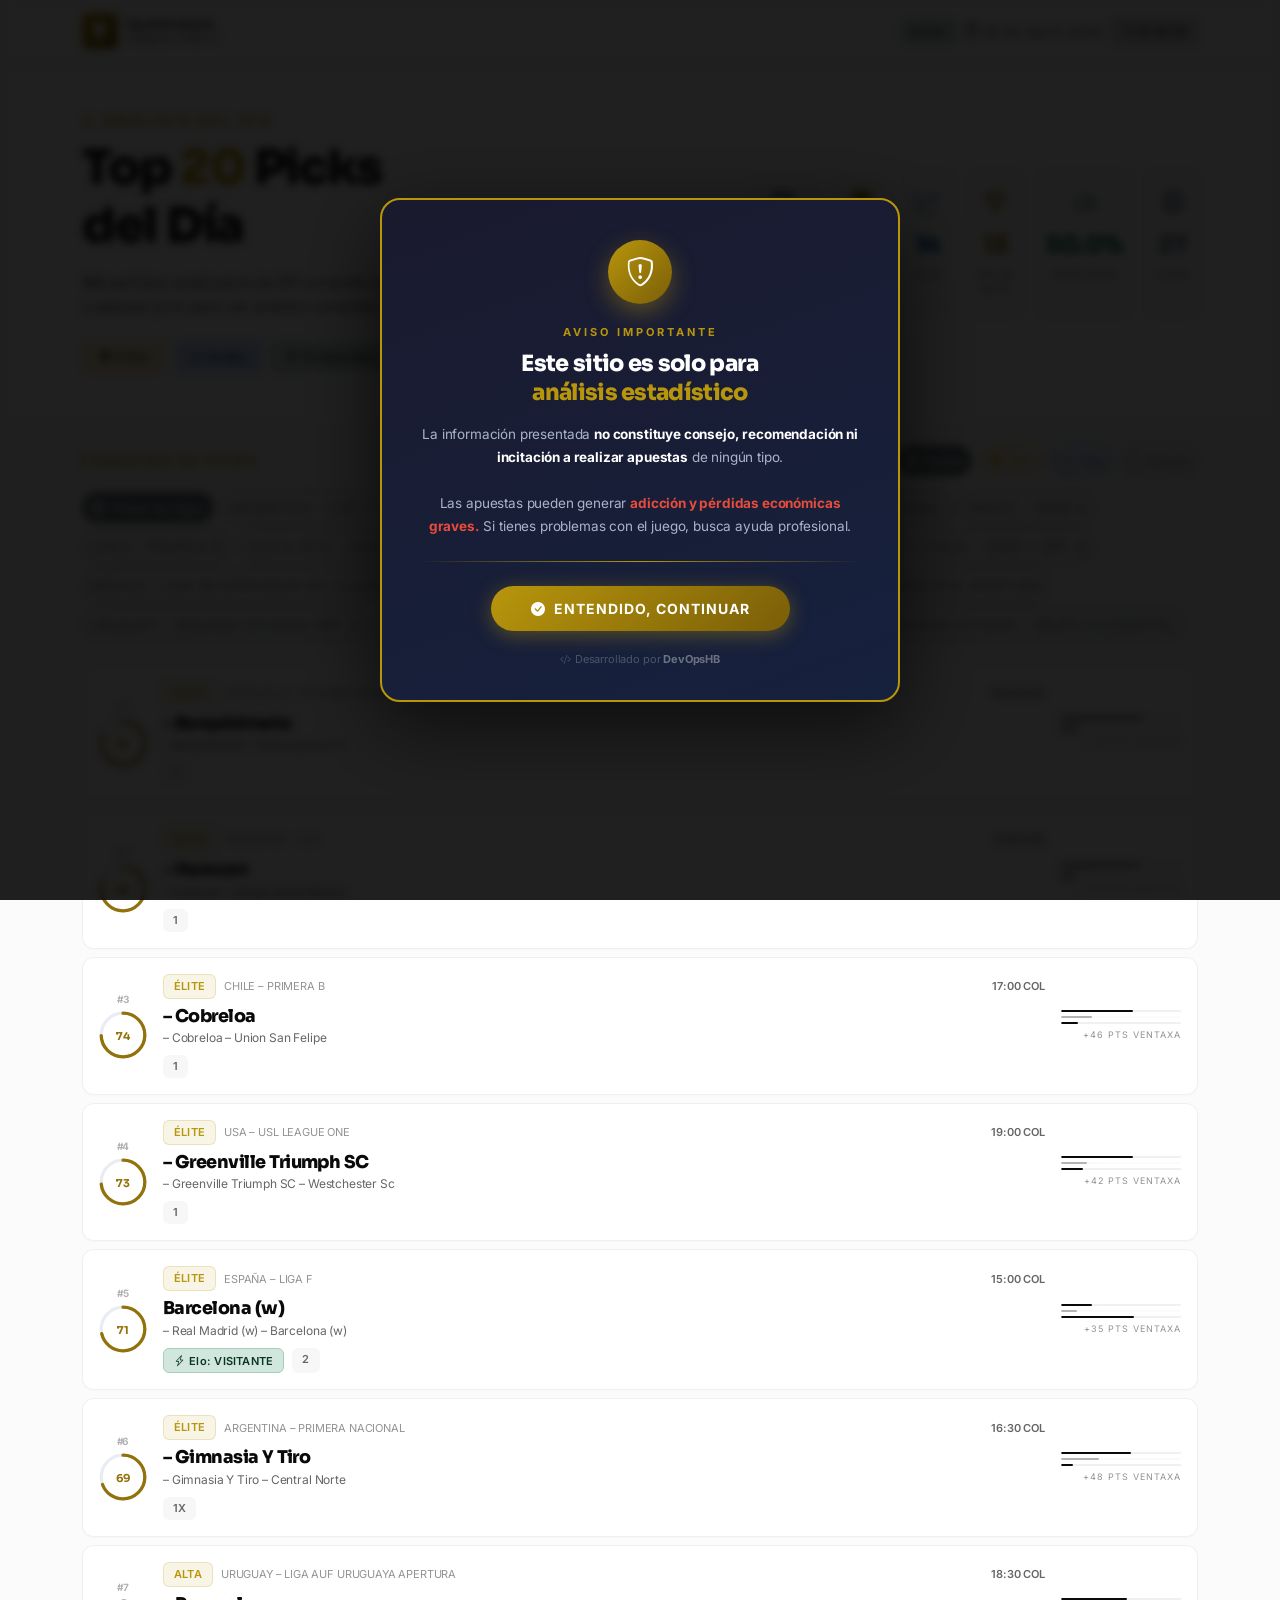
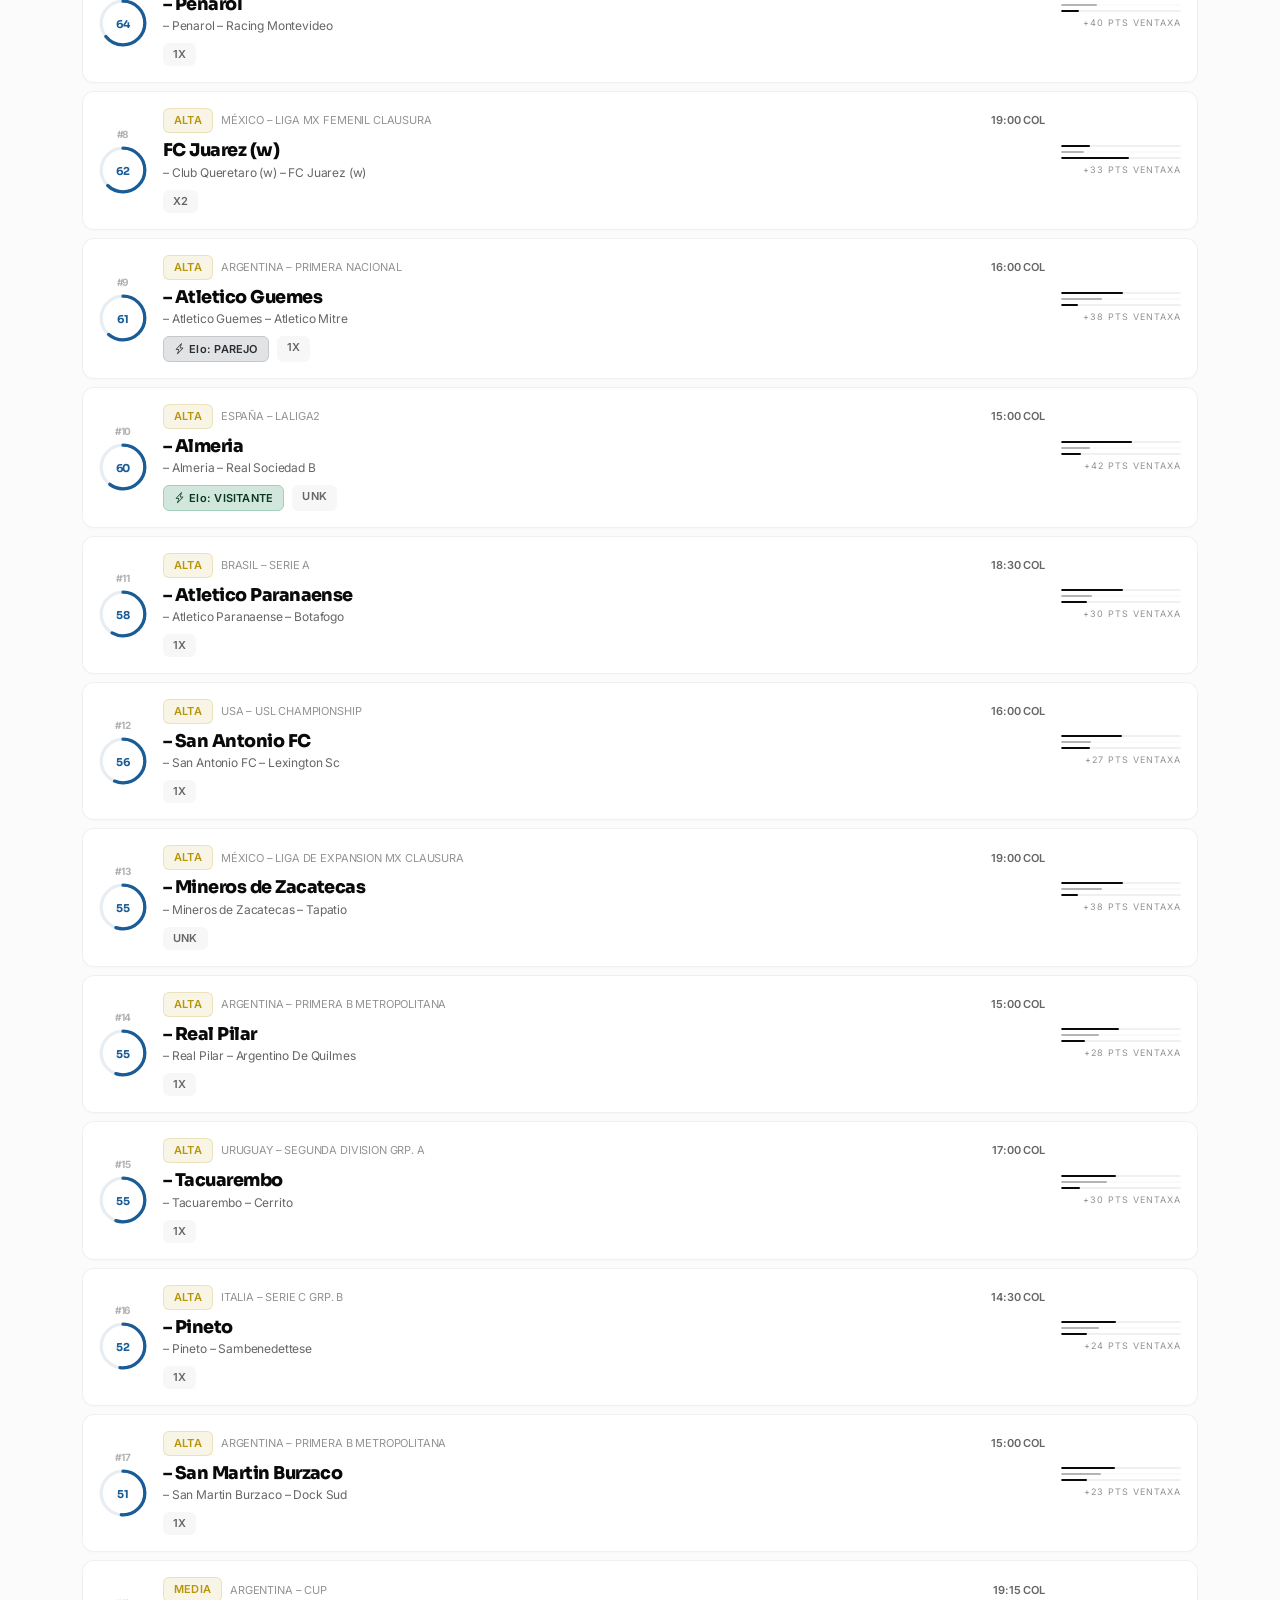
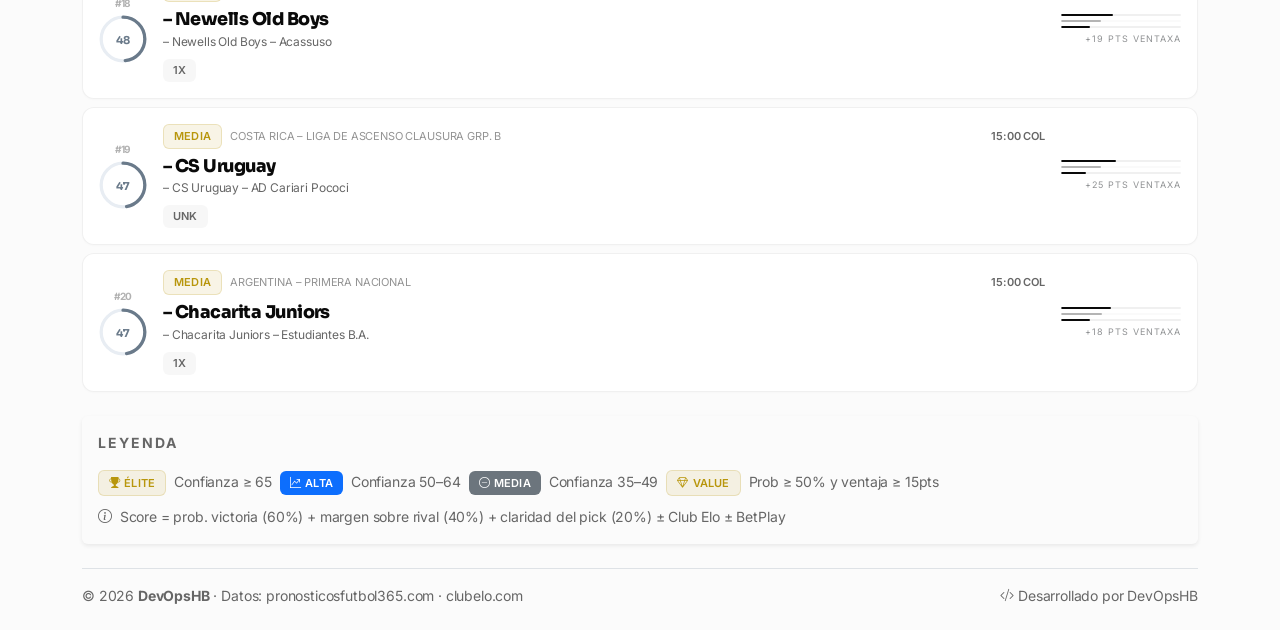
==== commit 1e3795c4: "fix popup error" ====
--- a/index.html
+++ b/index.html
@@ -10,27 +10,9 @@
 <link href="https://fonts.googleapis.com/css2?family=Sora:wght@300;400;600;700;800;900&family=Inter:wght@300;400;500;600&display=swap" rel="stylesheet">
 <link href="https://cdn.jsdelivr.net/npm/bootstrap@5.3.3/dist/css/bootstrap.min.css" rel="stylesheet">
 <link href="https://cdn.jsdelivr.net/npm/bootstrap-icons@1.11.3/font/bootstrap-icons.min.css" rel="stylesheet">
+<link rel="stylesheet" href="static/style.css">
 <style>
-  :root {
-    --bs-body-bg:#F0F3F8;
-    --bs-body-font-family:'Inter',sans-serif;
-    --gold:#92720A;--gold-lt:#FBF5E0;
-  }
-  body{background:var(--bs-body-bg);-webkit-font-smoothing:antialiased}
-  h1,h2,h3,h4,h5,.fw-black{font-family:'Sora',sans-serif}
-  .fw-black{font-weight:900!important}
-  .navbar-brand{font-family:'Sora',sans-serif;font-weight:900}
-  .card-match{transition:all .18s ease;border-left-width:4px!important}
-  .card-match:hover{transform:translateY(-2px);box-shadow:0 8px 24px rgba(0,0,0,.1)!important}
-  .tier-btn.active{background:var(--gold-lt)!important;border-color:var(--gold)!important;color:var(--gold)!important;font-weight:600}
-  .comp-chip.active{background:var(--gold-lt)!important;border-color:var(--gold)!important;color:var(--gold)!important;font-weight:600}
-  .badge.bg-warning{color:#333!important}
-  .progress{border-radius:99px}
-  .progress-bar{border-radius:99px;transition:width .5s ease}
-  .offcanvas-header{background:#FAFBFD}
-  @keyframes fadeUp{from{opacity:0;transform:translateY(10px)}to{opacity:1;transform:translateY(0)}}
-  .card-match{animation:fadeUp .3s ease both}
-  .card-match:nth-child(1){animation-delay:0.04s}
+.card-match:nth-child(1){animation-delay:0.04s}
 .card-match:nth-child(2){animation-delay:0.08s}
 .card-match:nth-child(3){animation-delay:0.12s}
 .card-match:nth-child(4){animation-delay:0.16s}
@@ -51,14 +33,7 @@
 .card-match:nth-child(19){animation-delay:0.76s}
 .card-match:nth-child(20){animation-delay:0.80s}
 .card-match:nth-child(21){animation-delay:0.84s}
-  .hero-section{background:linear-gradient(135deg,#FAFBFD 0%,#F0F5FF 100%);border-bottom:1px solid #DDE3EC}
-  .navbar{border-bottom:1px solid #DDE3EC;background:#fff!important}
-  .offcanvas-body::-webkit-scrollbar{width:4px}
-  .offcanvas-body::-webkit-scrollbar-thumb{background:#DDE3EC;border-radius:2px}
-  @media(max-width:576px){
-    .hero-section .display-5{font-size:1.75rem}
-    .modal-body .row.g-3 .col-4{font-size:.9rem}
-  }
+
 </style>
 </head>
 <body>
@@ -88,7 +63,7 @@
 </div>
 
 <!-- NAVBAR -->
-<nav class="navbar navbar-expand-lg sticky-top shadow-sm">
+<nav class="navbar navbar-expand-lg sticky-top shadow-sm bg-white">
   <div class="container-xl">
     <a class="navbar-brand d-flex align-items-center gap-2" href="#">
       <div class="d-flex align-items-center justify-content-center rounded-2"
@@ -105,7 +80,7 @@
         <i class="bi bi-circle-fill me-1" style="font-size:6px"></i>Live
       </span>
       <span class="text-muted small d-none d-sm-inline">
-        <i class="bi bi-calendar3 me-1"></i>12 de march 2026
+        <i class="bi bi-calendar3 me-1"></i>29 de march 2026
       </span>
       <span class="badge bg-secondary-subtle text-secondary-emphasis border border-secondary-subtle small">
         <i class="bi bi-clock me-1"></i><span id="live-clock">--:--:--</span>
@@ -113,22 +88,6 @@
     </div>
   </div>
 </nav>
-<script>
-(function(){
-  function updateClock(){
-    const now = new Date();
-    const utc = now.getTime() + (now.getTimezoneOffset() * 60000);
-    const col = new Date(utc + (-5 * 3600000));
-    const h = String(col.getHours()).padStart(2,'0');
-    const m = String(col.getMinutes()).padStart(2,'0');
-    const s = String(col.getSeconds()).padStart(2,'0');
-    const el = document.getElementById('live-clock');
-    if(el) el.textContent = h+':'+m+':'+s;
-  }
-  updateClock();
-  setInterval(updateClock, 1000);
-})();
-</script>
 
 <!-- AVISO LEGAL -->
 <div id="avisoLegal" style="
@@ -188,33 +147,33 @@
           Top <span style="color:var(--gold)">20</span> Picks<br>del Día
         </h1>
         <p class="text-muted mb-4" style="max-width:480px">
-          <strong>40</strong> partidos analizados de
-          <strong>11</strong> competiciones.
+          <strong>44</strong> partidos analizados de
+          <strong>27</strong> competiciones.
           Haz clic en cualquier pick para ver análisis completo.
         </p>
         <div class="d-flex flex-wrap gap-2">
           <span class="badge bg-warning-subtle text-warning-emphasis border border-warning-subtle px-3 py-2">
-            <i class="bi bi-trophy-fill me-1"></i>8 Élite
+            <i class="bi bi-trophy-fill me-1"></i>6 Élite
           </span>
           <span class="badge bg-primary-subtle text-primary-emphasis border border-primary-subtle px-3 py-2">
-            <i class="bi bi-graph-up-arrow me-1"></i>9 Alta
+            <i class="bi bi-graph-up-arrow me-1"></i>14 Alta
           </span>
           <span class="badge bg-success-subtle text-success-emphasis border border-success-subtle px-3 py-2">
-            <i class="bi bi-gem me-1"></i>12 Value Bets
+            <i class="bi bi-gem me-1"></i>13 Value Bets
           </span>
           <span class="badge bg-info-subtle text-info-emphasis border border-info-subtle px-3 py-2">
-            <i class="bi bi-speedometer2 me-1"></i>Conf. prom: 51.6%
+            <i class="bi bi-speedometer2 me-1"></i>Conf. prom: 50.0%
           </span>
         </div>
       </div>
       <div class="col-lg-5 d-none d-lg-block">
         <div class="row g-3">
-          <div class="col"><div class="card border-0 shadow-sm text-center py-3 px-2 h-100"><i class="bi bi-calendar-event mb-2" style="font-size:1.4rem;color:#1A5C96"></i><div class="fw-black mb-1" style="font-size:1.5rem;color:#1A5C96">40</div><div class="text-uppercase text-muted" style="font-size:10px;letter-spacing:1px">Partidos</div></div></div>
-          <div class="col"><div class="card border-0 shadow-sm text-center py-3 px-2 h-100"><i class="bi bi-trophy-fill mb-2" style="font-size:1.4rem;color:#92720A"></i><div class="fw-black mb-1" style="font-size:1.5rem;color:#92720A">8</div><div class="text-uppercase text-muted" style="font-size:10px;letter-spacing:1px">Élite</div></div></div>
-          <div class="col"><div class="card border-0 shadow-sm text-center py-3 px-2 h-100"><i class="bi bi-graph-up-arrow mb-2" style="font-size:1.4rem;color:#1A5C96"></i><div class="fw-black mb-1" style="font-size:1.5rem;color:#1A5C96">9</div><div class="text-uppercase text-muted" style="font-size:10px;letter-spacing:1px">Alta</div></div></div>
-          <div class="col"><div class="card border-0 shadow-sm text-center py-3 px-2 h-100"><i class="bi bi-gem mb-2" style="font-size:1.4rem;color:#92720A"></i><div class="fw-black mb-1" style="font-size:1.5rem;color:#92720A">12</div><div class="text-uppercase text-muted" style="font-size:10px;letter-spacing:1px">Value Bets</div></div></div>
-          <div class="col"><div class="card border-0 shadow-sm text-center py-3 px-2 h-100"><i class="bi bi-speedometer2 mb-2" style="font-size:1.4rem;color:#1A7A60"></i><div class="fw-black mb-1" style="font-size:1.5rem;color:#1A7A60">51.6%</div><div class="text-uppercase text-muted" style="font-size:10px;letter-spacing:1px">Confianza</div></div></div>
-          <div class="col"><div class="card border-0 shadow-sm text-center py-3 px-2 h-100"><i class="bi bi-globe mb-2" style="font-size:1.4rem;color:#6A7A8A"></i><div class="fw-black mb-1" style="font-size:1.5rem;color:#6A7A8A">11</div><div class="text-uppercase text-muted" style="font-size:10px;letter-spacing:1px">Ligas</div></div></div>
+          <div class="col"><div class="card border-0 shadow-sm text-center py-3 px-2 h-100"><i class="bi bi-calendar-event mb-2" style="font-size:1.4rem;color:#1A5C96"></i><div class="fw-black mb-1" style="font-size:1.5rem;color:#1A5C96">44</div><div class="text-uppercase text-muted" style="font-size:10px;letter-spacing:1px">Partidos</div></div></div>
+          <div class="col"><div class="card border-0 shadow-sm text-center py-3 px-2 h-100"><i class="bi bi-trophy-fill mb-2" style="font-size:1.4rem;color:#92720A"></i><div class="fw-black mb-1" style="font-size:1.5rem;color:#92720A">6</div><div class="text-uppercase text-muted" style="font-size:10px;letter-spacing:1px">Élite</div></div></div>
+          <div class="col"><div class="card border-0 shadow-sm text-center py-3 px-2 h-100"><i class="bi bi-graph-up-arrow mb-2" style="font-size:1.4rem;color:#1A5C96"></i><div class="fw-black mb-1" style="font-size:1.5rem;color:#1A5C96">14</div><div class="text-uppercase text-muted" style="font-size:10px;letter-spacing:1px">Alta</div></div></div>
+          <div class="col"><div class="card border-0 shadow-sm text-center py-3 px-2 h-100"><i class="bi bi-gem mb-2" style="font-size:1.4rem;color:#92720A"></i><div class="fw-black mb-1" style="font-size:1.5rem;color:#92720A">13</div><div class="text-uppercase text-muted" style="font-size:10px;letter-spacing:1px">Value Bets</div></div></div>
+          <div class="col"><div class="card border-0 shadow-sm text-center py-3 px-2 h-100"><i class="bi bi-speedometer2 mb-2" style="font-size:1.4rem;color:#1A7A60"></i><div class="fw-black mb-1" style="font-size:1.5rem;color:#1A7A60">50.0%</div><div class="text-uppercase text-muted" style="font-size:10px;letter-spacing:1px">Confianza</div></div></div>
+          <div class="col"><div class="card border-0 shadow-sm text-center py-3 px-2 h-100"><i class="bi bi-globe mb-2" style="font-size:1.4rem;color:#6A7A8A"></i><div class="fw-black mb-1" style="font-size:1.5rem;color:#6A7A8A">27</div><div class="text-uppercase text-muted" style="font-size:10px;letter-spacing:1px">Ligas</div></div></div>
         </div>
       </div>
     </div>
@@ -248,78 +207,55 @@
     <button class="btn btn-sm btn-outline-secondary comp-chip rounded-pill active" data-comp="ALL">
       <i class="bi bi-globe me-1"></i>Todas las ligas
     </button>
-    <button class="btn btn-sm btn-outline-secondary comp-chip rounded-pill" data-comp="ARGENTINA – APERTURA">ARGENTINA – APERTURA</button><button class="btn btn-sm btn-outline-secondary comp-chip rounded-pill" data-comp="BRASIL – SERIE A">BRASIL – SERIE A</button><button class="btn btn-sm btn-outline-secondary comp-chip rounded-pill" data-comp="GEORGIA – EROVNULI LIGA">GEORGIA – EROVNULI LIGA</button><button class="btn btn-sm btn-outline-secondary comp-chip rounded-pill" data-comp="INTERNATIONAL – CONFERENCE LEAGUE FINAL STAGE">INTERNATIONAL – CONFERENCE LEAGUE FINAL STAGE</button><button class="btn btn-sm btn-outline-secondary comp-chip rounded-pill" data-comp="INTERNATIONAL – EUROPA LEAGUE FINAL STAGE">INTERNATIONAL – EUROPA LEAGUE FINAL STAGE</button><button class="btn btn-sm btn-outline-secondary comp-chip rounded-pill" data-comp="MÉXICO – LIGA MX FEMENIL CLAUSURA">MÉXICO – LIGA MX FEMENIL CLAUSURA</button><button class="btn btn-sm btn-outline-secondary comp-chip rounded-pill" data-comp="MÉXICO – LIGA PREMIER – SERIE A">MÉXICO – LIGA PREMIER – SERIE A</button><button class="btn btn-sm btn-outline-secondary comp-chip rounded-pill" data-comp="TURQUÍA – 1. LIG">TURQUÍA – 1. LIG</button><button class="btn btn-sm btn-outline-secondary comp-chip rounded-pill" data-comp="TURQUÍA – 2. LIG – WHITE GROUP">TURQUÍA – 2. LIG – WHITE GROUP</button>
+    <button class="btn btn-sm btn-outline-secondary comp-chip rounded-pill" data-comp="ARGENTINA – CUP">ARGENTINA – CUP</button><button class="btn btn-sm btn-outline-secondary comp-chip rounded-pill" data-comp="ARGENTINA – PRIMERA B METROPOLITANA">ARGENTINA – PRIMERA B METROPOLITANA</button><button class="btn btn-sm btn-outline-secondary comp-chip rounded-pill" data-comp="ARGENTINA – PRIMERA NACIONAL">ARGENTINA – PRIMERA NACIONAL</button><button class="btn btn-sm btn-outline-secondary comp-chip rounded-pill" data-comp="BRASIL – SERIE A">BRASIL – SERIE A</button><button class="btn btn-sm btn-outline-secondary comp-chip rounded-pill" data-comp="CHILE – PRIMERA B">CHILE – PRIMERA B</button><button class="btn btn-sm btn-outline-secondary comp-chip rounded-pill" data-comp="COSTA RICA – LIGA DE ASCENSO CLAUSURA GRP. B">COSTA RICA – LIGA DE ASCENSO CLAUSURA GRP. B</button><button class="btn btn-sm btn-outline-secondary comp-chip rounded-pill" data-comp="ESPAÑA – LALIGA2">ESPAÑA – LALIGA2</button><button class="btn btn-sm btn-outline-secondary comp-chip rounded-pill" data-comp="ESPAÑA – LIGA F">ESPAÑA – LIGA F</button><button class="btn btn-sm btn-outline-secondary comp-chip rounded-pill" data-comp="ITALIA – SERIE C GRP. B">ITALIA – SERIE C GRP. B</button><button class="btn btn-sm btn-outline-secondary comp-chip rounded-pill" data-comp="MÉXICO – LIGA DE EXPANSION MX CLAUSURA">MÉXICO – LIGA DE EXPANSION MX CLAUSURA</button><button class="btn btn-sm btn-outline-secondary comp-chip rounded-pill" data-comp="MÉXICO – LIGA MX FEMENIL CLAUSURA">MÉXICO – LIGA MX FEMENIL CLAUSURA</button><button class="btn btn-sm btn-outline-secondary comp-chip rounded-pill" data-comp="URUGUAY – LIGA AUF URUGUAYA APERTURA">URUGUAY – LIGA AUF URUGUAYA APERTURA</button><button class="btn btn-sm btn-outline-secondary comp-chip rounded-pill" data-comp="URUGUAY – SEGUNDA DIVISION GRP. A">URUGUAY – SEGUNDA DIVISION GRP. A</button><button class="btn btn-sm btn-outline-secondary comp-chip rounded-pill" data-comp="USA – USL CHAMPIONSHIP">USA – USL CHAMPIONSHIP</button><button class="btn btn-sm btn-outline-secondary comp-chip rounded-pill" data-comp="USA – USL LEAGUE ONE">USA – USL LEAGUE ONE</button><button class="btn btn-sm btn-outline-secondary comp-chip rounded-pill" data-comp="VENEZUELA – SEGUNDA DIVISION – GRUPO OCCIDENTAL">VENEZUELA – SEGUNDA DIVISION – GRUPO OCCIDENTAL</button>
   </div>
 
   <div id="cards">
-<div class="card mb-2 border-0 shadow-sm card-match" data-tier="ELITE"
-  data-comp="MÉXICO – LIGA MX FEMENIL CLAUSURA"
-  style="border-left:4px solid #D4AA3A!important;cursor:pointer"
+<div class="card mb-2 border-0 card-match" data-tier="ELITE"
+  data-comp="VENEZUELA – SEGUNDA DIVISION – GRUPO OCCIDENTAL"
+  style="cursor:pointer"
   data-bs-toggle="offcanvas" data-bs-target="#m1">
-  <div class="card-body p-0">
-    <div class="row g-0 align-items-stretch">
-
-      <!-- LEFT: rank + ring + pick -->
-      <div class="col-auto d-flex flex-column align-items-center justify-content-center gap-2 px-3 py-3"
-        style="background:#F8F9FB;border-right:1px solid #E8EDF3;min-width:80px">
-        <span class="fw-black" style="font-size:1.1rem;color:#92720A">1</span>
-        <svg viewBox="0 0 44 44" width="48" height="48" class="flex-shrink-0"><circle cx="22" cy="22" r="20" fill="none" stroke="#E8EDF3" stroke-width="3"/><circle cx="22" cy="22" r="20" fill="none" stroke="#92720A" stroke-width="3" stroke-dasharray="114.4 125.7" stroke-linecap="round" transform="rotate(-90 22 22)"/><text x="22" y="27" text-anchor="middle" fill="#92720A" font-size="10" font-weight="700" font-family='Sora,sans-serif'>91</text></svg>
-        <span class="badge px-2 py-1 fw-bold" style="background:#92720A18;color:#92720A;border:1px solid #92720A40;font-size:11px">1</span>
-      </div>
-
-      <!-- CENTER: info -->
-      <div class="col py-3 px-3" style="min-width:0">
-        <div class="d-flex align-items-center flex-wrap gap-1 mb-2">
-          <span class="badge bg-warning text-dark">
-            <i class="bi bi-trophy-fill me-1"></i>ÉLITE
-          </span>
-          <span class="badge bg-warning text-dark small"><i class="bi bi-gem me-1"></i>VALUE</span>
-          <span class="text-muted small text-truncate" style="max-width:250px">
-            <i class="bi bi-geo-alt me-1"></i>MÉXICO – LIGA MX FEMENIL CLAUSURA
-          </span>
-          <span class="badge bg-warning-subtle text-warning-emphasis border border-warning-subtle ms-auto"><i class="bi bi-clock-fill me-1"></i>22:00 COL</span>
-        </div>
-        <div class="fw-black text-truncate mb-1" style="font-size:1rem;color:#92720A">– U.A.N.L.</div>
-        <div class="text-muted small text-truncate mb-1">– U.A.N.L. – Tigres (w) – Santos Laguna (w)</div>
-        <div class="fst-italic text-secondary text-truncate mb-2" style="font-size:12px">1 y más de 1.5 goles</div>
-        <div class="d-flex flex-wrap gap-1">
+  <div class="card-body p-3">
+    <div class="d-flex align-items-center gap-3">
+      
+      <!-- Rank & Ring Minimal -->
+      <div class="d-flex flex-column align-items-center" style="min-width:40px">
+        <div class="text-muted fw-bold mb-1" style="font-size:10px; opacity:0.5">#1</div>
+        <svg viewBox="0 0 44 44" width="48" height="48" class="flex-shrink-0"><circle cx="22" cy="22" r="20" fill="none" stroke="#E8EDF3" stroke-width="3"/><circle cx="22" cy="22" r="20" fill="none" stroke="#92720A" stroke-width="3" stroke-dasharray="101.8 125.7" stroke-linecap="round" transform="rotate(-90 22 22)"/><text x="22" y="27" text-anchor="middle" fill="#92720A" font-size="10" font-weight="700" font-family='Sora,sans-serif'>81</text></svg>
+      </div>
+
+      <!-- Main Info -->
+      <div class="flex-grow-1 min-width-0">
+        <div class="d-flex align-items-center gap-2 mb-1">
+          <span class="badge bg-warning">ÉLITE</span>
+          <span class="text-muted" style="font-size:11px; opacity:0.7">VENEZUELA – SEGUNDA DIVISION – GRUPO OCCIDENTAL</span>
+          <span class="ms-auto text-muted fw-semibold" style="font-size:11px">16:00 COL</span>
+        </div>
+        <div class="fw-black text-truncate" style="font-size:1.1rem; color:var(--premium-black)">– Barquisimeto</div>
+        <div class="text-muted small text-truncate" style="font-size:12px">– Barquisimeto – Yaracuyanos FC</div>
+        
+        <div class="d-flex flex-wrap gap-2 mt-2">
           
-          <span class="badge bg-light text-secondary border small">+2.5: 72%</span>
-          <span class="badge bg-light text-secondary border small">BTTS: 40%</span>
-          <span class="badge bg-light text-muted border small">
-            <i class="bi bi-chevron-right"></i> ver detalles
-          </span>
-        </div>
-      </div>
-
-      <!-- RIGHT: prob bars -->
-      <div class="col-auto d-none d-md-flex flex-column justify-content-center px-3 py-3"
-        style="min-width:180px;background:#F8F9FB;border-left:1px solid #E8EDF3">
-        <div class="d-flex align-items-center gap-2 mb-2">
-          <span class="small fw-bold" style="width:14px;color:#8A9BAC">1</span>
-          <div class="progress flex-grow-1" style="height:5px;background:#E0E6EF">
-            <div class="progress-bar" style="width:85%;background:#92720A"></div>
-          </div>
-          <span class="small fw-bold" style="width:36px;text-align:right;color:#92720A">85%</span>
-        </div>
-        <div class="d-flex align-items-center gap-2 mb-2">
-          <span class="small fw-bold" style="width:14px;color:#8A9BAC">X</span>
-          <div class="progress flex-grow-1" style="height:5px;background:#E0E6EF">
-            <div class="progress-bar bg-secondary" style="width:10%;opacity:.4"></div>
-          </div>
-          <span class="small text-muted" style="width:36px;text-align:right">10%</span>
-        </div>
-        <div class="d-flex align-items-center gap-2">
-          <span class="small fw-bold" style="width:14px;color:#8A9BAC">2</span>
-          <div class="progress flex-grow-1" style="height:5px;background:#E0E6EF">
-            <div class="progress-bar" style="width:5%;background:#D0D8E4"></div>
-          </div>
-          <span class="small fw-normal" style="width:36px;text-align:right;color:#8A9BAC">5%</span>
-        </div>
-        <div class="text-end mt-2">
-          <span class="badge bg-light text-muted border" style="font-size:10px">+80pts ventaja</span>
-        </div>
-      </div>
+          <span class="badge bg-light text-muted border-0" style="background:rgba(0,0,0,0.03)!important">1</span>
+        </div>
+      </div>
+
+      <!-- Prob Bars - Ultra Minimal -->
+      <div class="d-none d-md-block" style="min-width:120px">
+        <div class="d-flex flex-column gap-1">
+          <div class="progress" style="height:2px!important">
+            <div class="progress-bar" style="width:68%"></div>
+          </div>
+          <div class="progress" style="height:2px!important; opacity:0.3">
+            <div class="progress-bar bg-secondary" style="width:19%"></div>
+          </div>
+          <div class="progress" style="height:2px!important">
+            <div class="progress-bar" style="width:13%"></div>
+          </div>
+        </div>
+        <div class="text-end mt-1" style="font-size:9px; opacity:0.5; letter-spacing:1px">+55 PTS VENTAXA</div>
+      </div>
+
     </div>
   </div>
 </div>
@@ -332,23 +268,57 @@
           <i class="bi bi-trophy-fill me-1"></i>ÉLITE
         </span>
         <span class="badge bg-warning text-dark ms-1"><i class="bi bi-gem me-1"></i>VALUE BET</span>
-        <span class="text-muted small"><i class="bi bi-trophy me-1"></i>MÉXICO – LIGA MX FEMENIL CLAUSURA</span>
-        <span class="badge bg-warning-subtle text-warning-emphasis border border-warning-subtle ms-auto"><i class="bi bi-clock-fill me-1"></i>22:00 COL</span>
-      </div>
-      <h5 class="mb-1 fw-black" style="color:#92720A">– U.A.N.L.</h5>
-      <div class="text-muted small">– U.A.N.L. – Tigres (w) – Santos Laguna (w)</div>
-      <div class="fst-italic text-secondary" style="font-size:12px">1 y más de 1.5 goles</div>
+        <span class="text-muted small"><i class="bi bi-trophy me-1"></i>VENEZUELA – SEGUNDA DIVISION – GRUPO OCCIDENTAL</span>
+        <span class="badge bg-warning-subtle text-warning-emphasis border border-warning-subtle ms-auto"><i class="bi bi-clock-fill me-1"></i>16:00 COL</span>
+      </div>
+      <h5 class="mb-1 fw-black" style="color:#92720A">– Barquisimeto</h5>
+      <div class="text-muted small">– Barquisimeto – Yaracuyanos FC</div>
+      <div class="fst-italic text-secondary" style="font-size:12px">1 – equipo local a ganar</div>
     </div>
     <button type="button" class="btn-close ms-3" data-bs-dismiss="offcanvas"></button>
   </div>
   <div class="offcanvas-body">
+
+    <!-- Agente IA -->
+    
+    <div class="d-flex align-items-center gap-2 mt-4 mb-2 pb-2 border-bottom border-warning-subtle"><i class="bi bi-robot text-warning"></i><span class="fw-bold text-uppercase small" style="letter-spacing:1.5px;color:#92720A">Agente IA — Razonamiento Estadístico</span></div>
+    <div class="p-3 rounded-3 mb-3" style="background:rgba(184,150,12,0.08); border:1px solid rgba(184,150,12,0.2)">
+        <div class="d-flex align-items-center gap-2 mb-2">
+            <span class="badge bg-warning text-dark"><i class="bi bi-cpu-fill me-1"></i>MODELO POISSON + ELO</span>
+            <span class="ms-auto fw-bold" style="color:#92720A">Confianza Agente: 54%</span>
+        </div>
+        <div class="fw-semibold text-dark mb-2" style="font-size:13px; line-height:1.5">
+            <i class="bi bi-chat-right-quote-fill text-warning me-2"></i>"Modelo Poisson estima una probabilidad de éxito del 68.0% para el mercado 1."
+        </div>
+        
+        <div class="row g-1 text-center mt-2">
+            <div class="col-4">
+                <div class="p-1 rounded bg-white border" style="font-size:10px">
+                    <div class="text-muted">IA LOCAL</div>
+                    <div class="fw-bold">68.0%</div>
+                </div>
+            </div>
+            <div class="col-4">
+                <div class="p-1 rounded bg-white border" style="font-size:10px">
+                    <div class="text-muted">IA EMPATE</div>
+                    <div class="fw-bold">19.0%</div>
+                </div>
+            </div>
+            <div class="col-4">
+                <div class="p-1 rounded bg-white border" style="font-size:10px">
+                    <div class="text-muted">IA VISITA</div>
+                    <div class="fw-bold">13.0%</div>
+                </div>
+            </div>
+        </div>
+    </div>
 
     <!-- KPIs -->
     <div class="row g-3 mb-1">
       <div class="col-4">
         <div class="card border-0 text-center py-3" style="background:#FBF5E0;border:1px solid #D4AA3A!important">
           <div class="small fw-bold mb-1" style="color:#92720A;letter-spacing:1px">CONFIANZA</div>
-          <div style="font-size:2rem;font-weight:900;color:#92720A;line-height:1">91<span style="font-size:1rem">%</span></div>
+          <div style="font-size:2rem;font-weight:900;color:#92720A;line-height:1">81<span style="font-size:1rem">%</span></div>
         </div>
       </div>
       <div class="col-4">
@@ -360,7 +330,7 @@
       <div class="col-4">
         <div class="card border-0 bg-light text-center py-3">
           <div class="small fw-bold text-muted mb-1" style="letter-spacing:1px">VENTAJA</div>
-          <div style="font-size:2rem;font-weight:900;line-height:1">+80<span style="font-size:1rem">pts</span></div>
+          <div style="font-size:2rem;font-weight:900;line-height:1">+55<span style="font-size:1rem">pts</span></div>
         </div>
       </div>
     </div>
@@ -368,27 +338,27 @@
     <!-- 1X2 -->
     <div class="d-flex align-items-center gap-2 mt-4 mb-2 pb-2 border-bottom border-warning-subtle"><i class="bi bi-bar-chart-fill text-warning"></i><span class="fw-bold text-uppercase small" style="letter-spacing:1.5px;color:#92720A">Probabilidades de resultado</span></div>
     <div class="row g-2 mb-1">
-      <div class="col-4"><div class="text-center p-2 rounded-3 border h-100" style="background:#92720A15;border-color:#92720A50!important"><div class="fw-bold small mb-1" style="color:#92720A">LOCAL (1)</div><div class="fw-black" style="font-size:1.4rem;color:#92720A">85%</div></div></div>
-      <div class="col-4"><div class="text-center p-2 rounded-3 border border-light-subtle bg-light h-100"><div class="text-muted small mb-1">EMPATE (X)</div><div class="fw-bold text-secondary" style="font-size:1.4rem">10%</div></div></div>
-      <div class="col-4"><div class="text-center p-2 rounded-3 border border-light-subtle bg-light h-100"><div class="text-muted small mb-1">VISITA (2)</div><div class="fw-bold text-secondary" style="font-size:1.4rem">5%</div></div></div>
+      <div class="col-4"><div class="text-center p-2 rounded-3 border h-100" style="background:#92720A15;border-color:#92720A50!important"><div class="fw-bold small mb-1" style="color:#92720A">LOCAL (1)</div><div class="fw-black" style="font-size:1.4rem;color:#92720A">68%</div></div></div>
+      <div class="col-4"><div class="text-center p-2 rounded-3 border border-light-subtle bg-light h-100"><div class="text-muted small mb-1">EMPATE (X)</div><div class="fw-bold text-secondary" style="font-size:1.4rem">19%</div></div></div>
+      <div class="col-4"><div class="text-center p-2 rounded-3 border border-light-subtle bg-light h-100"><div class="text-muted small mb-1">VISITA (2)</div><div class="fw-bold text-secondary" style="font-size:1.4rem">13%</div></div></div>
     </div>
 
     <!-- HT -->
     <div class="d-flex align-items-center gap-2 mt-4 mb-2 pb-2 border-bottom border-warning-subtle"><i class="bi bi-hourglass-split text-warning"></i><span class="fw-bold text-uppercase small" style="letter-spacing:1.5px;color:#92720A">Medio tiempo</span></div>
     <div class="row g-2 mb-1">
-      <div class="col-4"><div class="text-center p-2 rounded-3 border border-light-subtle bg-light h-100"><div class="text-muted small mb-1">HT Local</div><div class="fw-bold text-secondary" style="font-size:1.4rem">46%</div></div></div>
-      <div class="col-4"><div class="text-center p-2 rounded-3 border border-light-subtle bg-light h-100"><div class="text-muted small mb-1">HT Empate</div><div class="fw-bold text-secondary" style="font-size:1.4rem">49%</div></div></div>
-      <div class="col-4"><div class="text-center p-2 rounded-3 border border-light-subtle bg-light h-100"><div class="text-muted small mb-1">HT Visita</div><div class="fw-bold text-secondary" style="font-size:1.4rem">5%</div></div></div>
+      <div class="col-4"><div class="text-center p-2 rounded-3 border border-light-subtle bg-light h-100"><div class="text-muted small mb-1">HT Local</div><div class="fw-bold text-secondary" style="font-size:1.4rem">28%</div></div></div>
+      <div class="col-4"><div class="text-center p-2 rounded-3 border border-light-subtle bg-light h-100"><div class="text-muted small mb-1">HT Empate</div><div class="fw-bold text-secondary" style="font-size:1.4rem">61%</div></div></div>
+      <div class="col-4"><div class="text-center p-2 rounded-3 border border-light-subtle bg-light h-100"><div class="text-muted small mb-1">HT Visita</div><div class="fw-bold text-secondary" style="font-size:1.4rem">11%</div></div></div>
     </div>
 
     <!-- Goles -->
     <div class="d-flex align-items-center gap-2 mt-4 mb-2 pb-2 border-bottom border-warning-subtle"><i class="bi bi-bullseye text-warning"></i><span class="fw-bold text-uppercase small" style="letter-spacing:1.5px;color:#92720A">Mercado de goles</span></div>
     <div class="row g-2 mb-1">
-      <div class="col"><div class="text-center p-2 rounded-3 border h-100" style="background:#22A86E15;border-color:#22A86E50!important"><div class="fw-bold small mb-1" style="color:#22A86E">+1.5</div><div class="fw-black" style="font-size:1.4rem;color:#22A86E">89%</div></div></div>
-      <div class="col"><div class="text-center p-2 rounded-3 border h-100" style="background:#22A86E15;border-color:#22A86E50!important"><div class="fw-bold small mb-1" style="color:#22A86E">+2.5</div><div class="fw-black" style="font-size:1.4rem;color:#22A86E">72%</div></div></div>
-      <div class="col"><div class="text-center p-2 rounded-3 border border-light-subtle bg-light h-100"><div class="text-muted small mb-1">+3.5</div><div class="fw-bold text-secondary" style="font-size:1.4rem">58%</div></div></div>
-      <div class="col"><div class="text-center p-2 rounded-3 border border-light-subtle bg-light h-100"><div class="text-muted small mb-1">BTTS Sí</div><div class="fw-bold text-secondary" style="font-size:1.4rem">40%</div></div></div>
-      <div class="col"><div class="text-center p-2 rounded-3 border h-100" style="background:#E8A02015;border-color:#E8A02050!important"><div class="fw-bold small mb-1" style="color:#E8A020">BTTS No</div><div class="fw-black" style="font-size:1.4rem;color:#E8A020">60%</div></div></div>
+      <div class="col"><div class="text-center p-2 rounded-3 border h-100" style="background:#22A86E15;border-color:#22A86E50!important"><div class="fw-bold small mb-1" style="color:#22A86E">+1.5</div><div class="fw-black" style="font-size:1.4rem;color:#22A86E">76%</div></div></div>
+      <div class="col"><div class="text-center p-2 rounded-3 border border-light-subtle bg-light h-100"><div class="text-muted small mb-1">+2.5</div><div class="fw-bold text-secondary" style="font-size:1.4rem">48%</div></div></div>
+      <div class="col"><div class="text-center p-2 rounded-3 border border-light-subtle bg-light h-100"><div class="text-muted small mb-1">+3.5</div><div class="fw-bold text-secondary" style="font-size:1.4rem">31%</div></div></div>
+      <div class="col"><div class="text-center p-2 rounded-3 border border-light-subtle bg-light h-100"><div class="text-muted small mb-1">BTTS Sí</div><div class="fw-bold text-secondary" style="font-size:1.4rem">36%</div></div></div>
+      <div class="col"><div class="text-center p-2 rounded-3 border h-100" style="background:#E8A02015;border-color:#E8A02050!important"><div class="fw-bold small mb-1" style="color:#E8A020">BTTS No</div><div class="fw-black" style="font-size:1.4rem;color:#E8A020">64%</div></div></div>
     </div>
 
     
@@ -405,74 +375,51 @@
     </div>
   </div>
 </div>
-<div class="card mb-2 border-0 shadow-sm card-match" data-tier="ELITE"
-  data-comp="MÉXICO – LIGA MX FEMENIL CLAUSURA"
-  style="border-left:4px solid #D4AA3A!important;cursor:pointer"
+<div class="card mb-2 border-0 card-match" data-tier="ELITE"
+  data-comp="ARGENTINA – CUP"
+  style="cursor:pointer"
   data-bs-toggle="offcanvas" data-bs-target="#m2">
-  <div class="card-body p-0">
-    <div class="row g-0 align-items-stretch">
-
-      <!-- LEFT: rank + ring + pick -->
-      <div class="col-auto d-flex flex-column align-items-center justify-content-center gap-2 px-3 py-3"
-        style="background:#F8F9FB;border-right:1px solid #E8EDF3;min-width:80px">
-        <span class="fw-black" style="font-size:1.1rem;color:#707888">2</span>
-        <svg viewBox="0 0 44 44" width="48" height="48" class="flex-shrink-0"><circle cx="22" cy="22" r="20" fill="none" stroke="#E8EDF3" stroke-width="3"/><circle cx="22" cy="22" r="20" fill="none" stroke="#92720A" stroke-width="3" stroke-dasharray="113.1 125.7" stroke-linecap="round" transform="rotate(-90 22 22)"/><text x="22" y="27" text-anchor="middle" fill="#92720A" font-size="10" font-weight="700" font-family='Sora,sans-serif'>90</text></svg>
-        <span class="badge px-2 py-1 fw-bold" style="background:#92720A18;color:#92720A;border:1px solid #92720A40;font-size:11px">1</span>
-      </div>
-
-      <!-- CENTER: info -->
-      <div class="col py-3 px-3" style="min-width:0">
-        <div class="d-flex align-items-center flex-wrap gap-1 mb-2">
-          <span class="badge bg-warning text-dark">
-            <i class="bi bi-trophy-fill me-1"></i>ÉLITE
-          </span>
-          <span class="badge bg-warning text-dark small"><i class="bi bi-gem me-1"></i>VALUE</span>
-          <span class="text-muted small text-truncate" style="max-width:250px">
-            <i class="bi bi-geo-alt me-1"></i>MÉXICO – LIGA MX FEMENIL CLAUSURA
-          </span>
-          <span class="badge bg-warning-subtle text-warning-emphasis border border-warning-subtle ms-auto"><i class="bi bi-clock-fill me-1"></i>17:45 COL</span>
-        </div>
-        <div class="fw-black text-truncate mb-1" style="font-size:1rem;color:#92720A">– Cruz Azul (w)</div>
-        <div class="text-muted small text-truncate mb-1">– Cruz Azul (w) – Necaxa (w)</div>
-        <div class="fst-italic text-secondary text-truncate mb-2" style="font-size:12px">1 y más de 1.5 goles</div>
-        <div class="d-flex flex-wrap gap-1">
+  <div class="card-body p-3">
+    <div class="d-flex align-items-center gap-3">
+      
+      <!-- Rank & Ring Minimal -->
+      <div class="d-flex flex-column align-items-center" style="min-width:40px">
+        <div class="text-muted fw-bold mb-1" style="font-size:10px; opacity:0.5">#2</div>
+        <svg viewBox="0 0 44 44" width="48" height="48" class="flex-shrink-0"><circle cx="22" cy="22" r="20" fill="none" stroke="#E8EDF3" stroke-width="3"/><circle cx="22" cy="22" r="20" fill="none" stroke="#92720A" stroke-width="3" stroke-dasharray="100.5 125.7" stroke-linecap="round" transform="rotate(-90 22 22)"/><text x="22" y="27" text-anchor="middle" fill="#92720A" font-size="10" font-weight="700" font-family='Sora,sans-serif'>80</text></svg>
+      </div>
+
+      <!-- Main Info -->
+      <div class="flex-grow-1 min-width-0">
+        <div class="d-flex align-items-center gap-2 mb-1">
+          <span class="badge bg-warning">ÉLITE</span>
+          <span class="text-muted" style="font-size:11px; opacity:0.7">ARGENTINA – CUP</span>
+          <span class="ms-auto text-muted fw-semibold" style="font-size:11px">17:00 COL</span>
+        </div>
+        <div class="fw-black text-truncate" style="font-size:1.1rem; color:var(--premium-black)">– Huracan</div>
+        <div class="text-muted small text-truncate" style="font-size:12px">– Huracan – Olimpo Bahia Blanca</div>
+        
+        <div class="d-flex flex-wrap gap-2 mt-2">
           
-          <span class="badge bg-light text-secondary border small">+2.5: 82%</span>
-          <span class="badge bg-light text-secondary border small">BTTS: 38%</span>
-          <span class="badge bg-light text-muted border small">
-            <i class="bi bi-chevron-right"></i> ver detalles
-          </span>
-        </div>
-      </div>
-
-      <!-- RIGHT: prob bars -->
-      <div class="col-auto d-none d-md-flex flex-column justify-content-center px-3 py-3"
-        style="min-width:180px;background:#F8F9FB;border-left:1px solid #E8EDF3">
-        <div class="d-flex align-items-center gap-2 mb-2">
-          <span class="small fw-bold" style="width:14px;color:#8A9BAC">1</span>
-          <div class="progress flex-grow-1" style="height:5px;background:#E0E6EF">
-            <div class="progress-bar" style="width:84%;background:#92720A"></div>
-          </div>
-          <span class="small fw-bold" style="width:36px;text-align:right;color:#92720A">84%</span>
-        </div>
-        <div class="d-flex align-items-center gap-2 mb-2">
-          <span class="small fw-bold" style="width:14px;color:#8A9BAC">X</span>
-          <div class="progress flex-grow-1" style="height:5px;background:#E0E6EF">
-            <div class="progress-bar bg-secondary" style="width:10%;opacity:.4"></div>
-          </div>
-          <span class="small text-muted" style="width:36px;text-align:right">10%</span>
-        </div>
-        <div class="d-flex align-items-center gap-2">
-          <span class="small fw-bold" style="width:14px;color:#8A9BAC">2</span>
-          <div class="progress flex-grow-1" style="height:5px;background:#E0E6EF">
-            <div class="progress-bar" style="width:6%;background:#D0D8E4"></div>
-          </div>
-          <span class="small fw-normal" style="width:36px;text-align:right;color:#8A9BAC">6%</span>
-        </div>
-        <div class="text-end mt-2">
-          <span class="badge bg-light text-muted border" style="font-size:10px">+78pts ventaja</span>
-        </div>
-      </div>
+          <span class="badge bg-light text-muted border-0" style="background:rgba(0,0,0,0.03)!important">1</span>
+        </div>
+      </div>
+
+      <!-- Prob Bars - Ultra Minimal -->
+      <div class="d-none d-md-block" style="min-width:120px">
+        <div class="d-flex flex-column gap-1">
+          <div class="progress" style="height:2px!important">
+            <div class="progress-bar" style="width:66%"></div>
+          </div>
+          <div class="progress" style="height:2px!important; opacity:0.3">
+            <div class="progress-bar bg-secondary" style="width:22%"></div>
+          </div>
+          <div class="progress" style="height:2px!important">
+            <div class="progress-bar" style="width:12%"></div>
+          </div>
+        </div>
+        <div class="text-end mt-1" style="font-size:9px; opacity:0.5; letter-spacing:1px">+54 PTS VENTAXA</div>
+      </div>
+
     </div>
   </div>
 </div>
@@ -485,23 +432,57 @@
           <i class="bi bi-trophy-fill me-1"></i>ÉLITE
         </span>
         <span class="badge bg-warning text-dark ms-1"><i class="bi bi-gem me-1"></i>VALUE BET</span>
-        <span class="text-muted small"><i class="bi bi-trophy me-1"></i>MÉXICO – LIGA MX FEMENIL CLAUSURA</span>
-        <span class="badge bg-warning-subtle text-warning-emphasis border border-warning-subtle ms-auto"><i class="bi bi-clock-fill me-1"></i>17:45 COL</span>
-      </div>
-      <h5 class="mb-1 fw-black" style="color:#92720A">– Cruz Azul (w)</h5>
-      <div class="text-muted small">– Cruz Azul (w) – Necaxa (w)</div>
-      <div class="fst-italic text-secondary" style="font-size:12px">1 y más de 1.5 goles</div>
+        <span class="text-muted small"><i class="bi bi-trophy me-1"></i>ARGENTINA – CUP</span>
+        <span class="badge bg-warning-subtle text-warning-emphasis border border-warning-subtle ms-auto"><i class="bi bi-clock-fill me-1"></i>17:00 COL</span>
+      </div>
+      <h5 class="mb-1 fw-black" style="color:#92720A">– Huracan</h5>
+      <div class="text-muted small">– Huracan – Olimpo Bahia Blanca</div>
+      <div class="fst-italic text-secondary" style="font-size:12px">1 – equipo local a ganar</div>
     </div>
     <button type="button" class="btn-close ms-3" data-bs-dismiss="offcanvas"></button>
   </div>
   <div class="offcanvas-body">
+
+    <!-- Agente IA -->
+    
+    <div class="d-flex align-items-center gap-2 mt-4 mb-2 pb-2 border-bottom border-warning-subtle"><i class="bi bi-robot text-warning"></i><span class="fw-bold text-uppercase small" style="letter-spacing:1.5px;color:#92720A">Agente IA — Razonamiento Estadístico</span></div>
+    <div class="p-3 rounded-3 mb-3" style="background:rgba(184,150,12,0.08); border:1px solid rgba(184,150,12,0.2)">
+        <div class="d-flex align-items-center gap-2 mb-2">
+            <span class="badge bg-warning text-dark"><i class="bi bi-cpu-fill me-1"></i>MODELO POISSON + ELO</span>
+            <span class="ms-auto fw-bold" style="color:#92720A">Confianza Agente: 53%</span>
+        </div>
+        <div class="fw-semibold text-dark mb-2" style="font-size:13px; line-height:1.5">
+            <i class="bi bi-chat-right-quote-fill text-warning me-2"></i>"Modelo Poisson estima una probabilidad de éxito del 66.0% para el mercado 1."
+        </div>
+        
+        <div class="row g-1 text-center mt-2">
+            <div class="col-4">
+                <div class="p-1 rounded bg-white border" style="font-size:10px">
+                    <div class="text-muted">IA LOCAL</div>
+                    <div class="fw-bold">66.0%</div>
+                </div>
+            </div>
+            <div class="col-4">
+                <div class="p-1 rounded bg-white border" style="font-size:10px">
+                    <div class="text-muted">IA EMPATE</div>
+                    <div class="fw-bold">22.0%</div>
+                </div>
+            </div>
+            <div class="col-4">
+                <div class="p-1 rounded bg-white border" style="font-size:10px">
+                    <div class="text-muted">IA VISITA</div>
+                    <div class="fw-bold">12.0%</div>
+                </div>
+            </div>
+        </div>
+    </div>
 
     <!-- KPIs -->
     <div class="row g-3 mb-1">
       <div class="col-4">
         <div class="card border-0 text-center py-3" style="background:#FBF5E0;border:1px solid #D4AA3A!important">
           <div class="small fw-bold mb-1" style="color:#92720A;letter-spacing:1px">CONFIANZA</div>
-          <div style="font-size:2rem;font-weight:900;color:#92720A;line-height:1">90<span style="font-size:1rem">%</span></div>
+          <div style="font-size:2rem;font-weight:900;color:#92720A;line-height:1">80<span style="font-size:1rem">%</span></div>
         </div>
       </div>
       <div class="col-4">
@@ -513,7 +494,7 @@
       <div class="col-4">
         <div class="card border-0 bg-light text-center py-3">
           <div class="small fw-bold text-muted mb-1" style="letter-spacing:1px">VENTAJA</div>
-          <div style="font-size:2rem;font-weight:900;line-height:1">+78<span style="font-size:1rem">pts</span></div>
+          <div style="font-size:2rem;font-weight:900;line-height:1">+54<span style="font-size:1rem">pts</span></div>
         </div>
       </div>
     </div>
@@ -521,27 +502,27 @@
     <!-- 1X2 -->
     <div class="d-flex align-items-center gap-2 mt-4 mb-2 pb-2 border-bottom border-warning-subtle"><i class="bi bi-bar-chart-fill text-warning"></i><span class="fw-bold text-uppercase small" style="letter-spacing:1.5px;color:#92720A">Probabilidades de resultado</span></div>
     <div class="row g-2 mb-1">
-      <div class="col-4"><div class="text-center p-2 rounded-3 border h-100" style="background:#92720A15;border-color:#92720A50!important"><div class="fw-bold small mb-1" style="color:#92720A">LOCAL (1)</div><div class="fw-black" style="font-size:1.4rem;color:#92720A">84%</div></div></div>
-      <div class="col-4"><div class="text-center p-2 rounded-3 border border-light-subtle bg-light h-100"><div class="text-muted small mb-1">EMPATE (X)</div><div class="fw-bold text-secondary" style="font-size:1.4rem">10%</div></div></div>
-      <div class="col-4"><div class="text-center p-2 rounded-3 border border-light-subtle bg-light h-100"><div class="text-muted small mb-1">VISITA (2)</div><div class="fw-bold text-secondary" style="font-size:1.4rem">6%</div></div></div>
+      <div class="col-4"><div class="text-center p-2 rounded-3 border h-100" style="background:#92720A15;border-color:#92720A50!important"><div class="fw-bold small mb-1" style="color:#92720A">LOCAL (1)</div><div class="fw-black" style="font-size:1.4rem;color:#92720A">66%</div></div></div>
+      <div class="col-4"><div class="text-center p-2 rounded-3 border border-light-subtle bg-light h-100"><div class="text-muted small mb-1">EMPATE (X)</div><div class="fw-bold text-secondary" style="font-size:1.4rem">22%</div></div></div>
+      <div class="col-4"><div class="text-center p-2 rounded-3 border border-light-subtle bg-light h-100"><div class="text-muted small mb-1">VISITA (2)</div><div class="fw-bold text-secondary" style="font-size:1.4rem">12%</div></div></div>
     </div>
 
     <!-- HT -->
     <div class="d-flex align-items-center gap-2 mt-4 mb-2 pb-2 border-bottom border-warning-subtle"><i class="bi bi-hourglass-split text-warning"></i><span class="fw-bold text-uppercase small" style="letter-spacing:1.5px;color:#92720A">Medio tiempo</span></div>
     <div class="row g-2 mb-1">
-      <div class="col-4"><div class="text-center p-2 rounded-3 border border-light-subtle bg-light h-100"><div class="text-muted small mb-1">HT Local</div><div class="fw-bold text-secondary" style="font-size:1.4rem">49%</div></div></div>
-      <div class="col-4"><div class="text-center p-2 rounded-3 border border-light-subtle bg-light h-100"><div class="text-muted small mb-1">HT Empate</div><div class="fw-bold text-secondary" style="font-size:1.4rem">46%</div></div></div>
-      <div class="col-4"><div class="text-center p-2 rounded-3 border border-light-subtle bg-light h-100"><div class="text-muted small mb-1">HT Visita</div><div class="fw-bold text-secondary" style="font-size:1.4rem">5%</div></div></div>
+      <div class="col-4"><div class="text-center p-2 rounded-3 border border-light-subtle bg-light h-100"><div class="text-muted small mb-1">HT Local</div><div class="fw-bold text-secondary" style="font-size:1.4rem">44%</div></div></div>
+      <div class="col-4"><div class="text-center p-2 rounded-3 border border-light-subtle bg-light h-100"><div class="text-muted small mb-1">HT Empate</div><div class="fw-bold text-secondary" style="font-size:1.4rem">49%</div></div></div>
+      <div class="col-4"><div class="text-center p-2 rounded-3 border border-light-subtle bg-light h-100"><div class="text-muted small mb-1">HT Visita</div><div class="fw-bold text-secondary" style="font-size:1.4rem">7%</div></div></div>
     </div>
 
     <!-- Goles -->
     <div class="d-flex align-items-center gap-2 mt-4 mb-2 pb-2 border-bottom border-warning-subtle"><i class="bi bi-bullseye text-warning"></i><span class="fw-bold text-uppercase small" style="letter-spacing:1.5px;color:#92720A">Mercado de goles</span></div>
     <div class="row g-2 mb-1">
-      <div class="col"><div class="text-center p-2 rounded-3 border h-100" style="background:#22A86E15;border-color:#22A86E50!important"><div class="fw-bold small mb-1" style="color:#22A86E">+1.5</div><div class="fw-black" style="font-size:1.4rem;color:#22A86E">88%</div></div></div>
-      <div class="col"><div class="text-center p-2 rounded-3 border h-100" style="background:#22A86E15;border-color:#22A86E50!important"><div class="fw-bold small mb-1" style="color:#22A86E">+2.5</div><div class="fw-black" style="font-size:1.4rem;color:#22A86E">82%</div></div></div>
-      <div class="col"><div class="text-center p-2 rounded-3 border border-light-subtle bg-light h-100"><div class="text-muted small mb-1">+3.5</div><div class="fw-bold text-secondary" style="font-size:1.4rem">63%</div></div></div>
-      <div class="col"><div class="text-center p-2 rounded-3 border border-light-subtle bg-light h-100"><div class="text-muted small mb-1">BTTS Sí</div><div class="fw-bold text-secondary" style="font-size:1.4rem">38%</div></div></div>
-      <div class="col"><div class="text-center p-2 rounded-3 border h-100" style="background:#E8A02015;border-color:#E8A02050!important"><div class="fw-bold small mb-1" style="color:#E8A020">BTTS No</div><div class="fw-black" style="font-size:1.4rem;color:#E8A020">62%</div></div></div>
+      <div class="col"><div class="text-center p-2 rounded-3 border h-100" style="background:#22A86E15;border-color:#22A86E50!important"><div class="fw-bold small mb-1" style="color:#22A86E">+1.5</div><div class="fw-black" style="font-size:1.4rem;color:#22A86E">74%</div></div></div>
+      <div class="col"><div class="text-center p-2 rounded-3 border border-light-subtle bg-light h-100"><div class="text-muted small mb-1">+2.5</div><div class="fw-bold text-secondary" style="font-size:1.4rem">47%</div></div></div>
+      <div class="col"><div class="text-center p-2 rounded-3 border border-light-subtle bg-light h-100"><div class="text-muted small mb-1">+3.5</div><div class="fw-bold text-secondary" style="font-size:1.4rem">26%</div></div></div>
+      <div class="col"><div class="text-center p-2 rounded-3 border border-light-subtle bg-light h-100"><div class="text-muted small mb-1">BTTS Sí</div><div class="fw-bold text-secondary" style="font-size:1.4rem">36%</div></div></div>
+      <div class="col"><div class="text-center p-2 rounded-3 border h-100" style="background:#E8A02015;border-color:#E8A02050!important"><div class="fw-bold small mb-1" style="color:#E8A020">BTTS No</div><div class="fw-black" style="font-size:1.4rem;color:#E8A020">64%</div></div></div>
     </div>
 
     
@@ -558,74 +539,51 @@
     </div>
   </div>
 </div>
-<div class="card mb-2 border-0 shadow-sm card-match" data-tier="ELITE"
-  data-comp="MÉXICO – LIGA MX FEMENIL CLAUSURA"
-  style="border-left:4px solid #D4AA3A!important;cursor:pointer"
+<div class="card mb-2 border-0 card-match" data-tier="ELITE"
+  data-comp="CHILE – PRIMERA B"
+  style="cursor:pointer"
   data-bs-toggle="offcanvas" data-bs-target="#m3">
-  <div class="card-body p-0">
-    <div class="row g-0 align-items-stretch">
-
-      <!-- LEFT: rank + ring + pick -->
-      <div class="col-auto d-flex flex-column align-items-center justify-content-center gap-2 px-3 py-3"
-        style="background:#F8F9FB;border-right:1px solid #E8EDF3;min-width:80px">
-        <span class="fw-black" style="font-size:1.1rem;color:#956A40">3</span>
-        <svg viewBox="0 0 44 44" width="48" height="48" class="flex-shrink-0"><circle cx="22" cy="22" r="20" fill="none" stroke="#E8EDF3" stroke-width="3"/><circle cx="22" cy="22" r="20" fill="none" stroke="#92720A" stroke-width="3" stroke-dasharray="109.3 125.7" stroke-linecap="round" transform="rotate(-90 22 22)"/><text x="22" y="27" text-anchor="middle" fill="#92720A" font-size="10" font-weight="700" font-family='Sora,sans-serif'>87</text></svg>
-        <span class="badge px-2 py-1 fw-bold" style="background:#92720A18;color:#92720A;border:1px solid #92720A40;font-size:11px">1</span>
-      </div>
-
-      <!-- CENTER: info -->
-      <div class="col py-3 px-3" style="min-width:0">
-        <div class="d-flex align-items-center flex-wrap gap-1 mb-2">
-          <span class="badge bg-warning text-dark">
-            <i class="bi bi-trophy-fill me-1"></i>ÉLITE
-          </span>
-          <span class="badge bg-warning text-dark small"><i class="bi bi-gem me-1"></i>VALUE</span>
-          <span class="text-muted small text-truncate" style="max-width:250px">
-            <i class="bi bi-geo-alt me-1"></i>MÉXICO – LIGA MX FEMENIL CLAUSURA
-          </span>
-          <span class="badge bg-warning-subtle text-warning-emphasis border border-warning-subtle ms-auto"><i class="bi bi-clock-fill me-1"></i>21:06 COL</span>
-        </div>
-        <div class="fw-black text-truncate mb-1" style="font-size:1rem;color:#92720A">– Pachuca (w)</div>
-        <div class="text-muted small text-truncate mb-1">– Pachuca (w) – Club Tijuana (w)</div>
-        <div class="fst-italic text-secondary text-truncate mb-2" style="font-size:12px">1 y más de 1.5 goles</div>
-        <div class="d-flex flex-wrap gap-1">
+  <div class="card-body p-3">
+    <div class="d-flex align-items-center gap-3">
+      
+      <!-- Rank & Ring Minimal -->
+      <div class="d-flex flex-column align-items-center" style="min-width:40px">
+        <div class="text-muted fw-bold mb-1" style="font-size:10px; opacity:0.5">#3</div>
+        <svg viewBox="0 0 44 44" width="48" height="48" class="flex-shrink-0"><circle cx="22" cy="22" r="20" fill="none" stroke="#E8EDF3" stroke-width="3"/><circle cx="22" cy="22" r="20" fill="none" stroke="#92720A" stroke-width="3" stroke-dasharray="93.0 125.7" stroke-linecap="round" transform="rotate(-90 22 22)"/><text x="22" y="27" text-anchor="middle" fill="#92720A" font-size="10" font-weight="700" font-family='Sora,sans-serif'>74</text></svg>
+      </div>
+
+      <!-- Main Info -->
+      <div class="flex-grow-1 min-width-0">
+        <div class="d-flex align-items-center gap-2 mb-1">
+          <span class="badge bg-warning">ÉLITE</span>
+          <span class="text-muted" style="font-size:11px; opacity:0.7">CHILE – PRIMERA B</span>
+          <span class="ms-auto text-muted fw-semibold" style="font-size:11px">17:00 COL</span>
+        </div>
+        <div class="fw-black text-truncate" style="font-size:1.1rem; color:var(--premium-black)">– Cobreloa</div>
+        <div class="text-muted small text-truncate" style="font-size:12px">– Cobreloa – Union San Felipe</div>
+        
+        <div class="d-flex flex-wrap gap-2 mt-2">
           
-          <span class="badge bg-light text-secondary border small">+2.5: 82%</span>
-          <span class="badge bg-light text-secondary border small">BTTS: 53%</span>
-          <span class="badge bg-light text-muted border small">
-            <i class="bi bi-chevron-right"></i> ver detalles
-          </span>
-        </div>
-      </div>
-
-      <!-- RIGHT: prob bars -->
-      <div class="col-auto d-none d-md-flex flex-column justify-content-center px-3 py-3"
-        style="min-width:180px;background:#F8F9FB;border-left:1px solid #E8EDF3">
-        <div class="d-flex align-items-center gap-2 mb-2">
-          <span class="small fw-bold" style="width:14px;color:#8A9BAC">1</span>
-          <div class="progress flex-grow-1" style="height:5px;background:#E0E6EF">
-            <div class="progress-bar" style="width:78%;background:#92720A"></div>
-          </div>
-          <span class="small fw-bold" style="width:36px;text-align:right;color:#92720A">78%</span>
-        </div>
-        <div class="d-flex align-items-center gap-2 mb-2">
-          <span class="small fw-bold" style="width:14px;color:#8A9BAC">X</span>
-          <div class="progress flex-grow-1" style="height:5px;background:#E0E6EF">
-            <div class="progress-bar bg-secondary" style="width:15%;opacity:.4"></div>
-          </div>
-          <span class="small text-muted" style="width:36px;text-align:right">15%</span>
-        </div>
-        <div class="d-flex align-items-center gap-2">
-          <span class="small fw-bold" style="width:14px;color:#8A9BAC">2</span>
-          <div class="progress flex-grow-1" style="height:5px;background:#E0E6EF">
-            <div class="progress-bar" style="width:7%;background:#D0D8E4"></div>
-          </div>
-          <span class="small fw-normal" style="width:36px;text-align:right;color:#8A9BAC">7%</span>
-        </div>
-        <div class="text-end mt-2">
-          <span class="badge bg-light text-muted border" style="font-size:10px">+71pts ventaja</span>
-        </div>
-      </div>
+          <span class="badge bg-light text-muted border-0" style="background:rgba(0,0,0,0.03)!important">1</span>
+        </div>
+      </div>
+
+      <!-- Prob Bars - Ultra Minimal -->
+      <div class="d-none d-md-block" style="min-width:120px">
+        <div class="d-flex flex-column gap-1">
+          <div class="progress" style="height:2px!important">
+            <div class="progress-bar" style="width:60%"></div>
+          </div>
+          <div class="progress" style="height:2px!important; opacity:0.3">
+            <div class="progress-bar bg-secondary" style="width:26%"></div>
+          </div>
+          <div class="progress" style="height:2px!important">
+            <div class="progress-bar" style="width:14%"></div>
+          </div>
+        </div>
+        <div class="text-end mt-1" style="font-size:9px; opacity:0.5; letter-spacing:1px">+46 PTS VENTAXA</div>
+      </div>
+
     </div>
   </div>
 </div>
@@ -638,23 +596,57 @@
           <i class="bi bi-trophy-fill me-1"></i>ÉLITE
         </span>
         <span class="badge bg-warning text-dark ms-1"><i class="bi bi-gem me-1"></i>VALUE BET</span>
-        <span class="text-muted small"><i class="bi bi-trophy me-1"></i>MÉXICO – LIGA MX FEMENIL CLAUSURA</span>
-        <span class="badge bg-warning-subtle text-warning-emphasis border border-warning-subtle ms-auto"><i class="bi bi-clock-fill me-1"></i>21:06 COL</span>
-      </div>
-      <h5 class="mb-1 fw-black" style="color:#92720A">– Pachuca (w)</h5>
-      <div class="text-muted small">– Pachuca (w) – Club Tijuana (w)</div>
-      <div class="fst-italic text-secondary" style="font-size:12px">1 y más de 1.5 goles</div>
+        <span class="text-muted small"><i class="bi bi-trophy me-1"></i>CHILE – PRIMERA B</span>
+        <span class="badge bg-warning-subtle text-warning-emphasis border border-warning-subtle ms-auto"><i class="bi bi-clock-fill me-1"></i>17:00 COL</span>
+      </div>
+      <h5 class="mb-1 fw-black" style="color:#92720A">– Cobreloa</h5>
+      <div class="text-muted small">– Cobreloa – Union San Felipe</div>
+      <div class="fst-italic text-secondary" style="font-size:12px">1 – equipo local a ganar</div>
     </div>
     <button type="button" class="btn-close ms-3" data-bs-dismiss="offcanvas"></button>
   </div>
   <div class="offcanvas-body">
+
+    <!-- Agente IA -->
+    
+    <div class="d-flex align-items-center gap-2 mt-4 mb-2 pb-2 border-bottom border-warning-subtle"><i class="bi bi-robot text-warning"></i><span class="fw-bold text-uppercase small" style="letter-spacing:1.5px;color:#92720A">Agente IA — Razonamiento Estadístico</span></div>
+    <div class="p-3 rounded-3 mb-3" style="background:rgba(184,150,12,0.08); border:1px solid rgba(184,150,12,0.2)">
+        <div class="d-flex align-items-center gap-2 mb-2">
+            <span class="badge bg-warning text-dark"><i class="bi bi-cpu-fill me-1"></i>MODELO POISSON + ELO</span>
+            <span class="ms-auto fw-bold" style="color:#92720A">Confianza Agente: 48%</span>
+        </div>
+        <div class="fw-semibold text-dark mb-2" style="font-size:13px; line-height:1.5">
+            <i class="bi bi-chat-right-quote-fill text-warning me-2"></i>"Modelo Poisson estima una probabilidad de éxito del 60.0% para el mercado 1."
+        </div>
+        
+        <div class="row g-1 text-center mt-2">
+            <div class="col-4">
+                <div class="p-1 rounded bg-white border" style="font-size:10px">
+                    <div class="text-muted">IA LOCAL</div>
+                    <div class="fw-bold">60.0%</div>
+                </div>
+            </div>
+            <div class="col-4">
+                <div class="p-1 rounded bg-white border" style="font-size:10px">
+                    <div class="text-muted">IA EMPATE</div>
+                    <div class="fw-bold">26.0%</div>
+                </div>
+            </div>
+            <div class="col-4">
+                <div class="p-1 rounded bg-white border" style="font-size:10px">
+                    <div class="text-muted">IA VISITA</div>
+                    <div class="fw-bold">14.0%</div>
+                </div>
+            </div>
+        </div>
+    </div>
 
     <!-- KPIs -->
     <div class="row g-3 mb-1">
       <div class="col-4">
         <div class="card border-0 text-center py-3" style="background:#FBF5E0;border:1px solid #D4AA3A!important">
           <div class="small fw-bold mb-1" style="color:#92720A;letter-spacing:1px">CONFIANZA</div>
-          <div style="font-size:2rem;font-weight:900;color:#92720A;line-height:1">87<span style="font-size:1rem">%</span></div>
+          <div style="font-size:2rem;font-weight:900;color:#92720A;line-height:1">74<span style="font-size:1rem">%</span></div>
         </div>
       </div>
       <div class="col-4">
@@ -666,7 +658,7 @@
       <div class="col-4">
         <div class="card border-0 bg-light text-center py-3">
           <div class="small fw-bold text-muted mb-1" style="letter-spacing:1px">VENTAJA</div>
-          <div style="font-size:2rem;font-weight:900;line-height:1">+71<span style="font-size:1rem">pts</span></div>
+          <div style="font-size:2rem;font-weight:900;line-height:1">+46<span style="font-size:1rem">pts</span></div>
         </div>
       </div>
     </div>
@@ -674,25 +666,25 @@
     <!-- 1X2 -->
     <div class="d-flex align-items-center gap-2 mt-4 mb-2 pb-2 border-bottom border-warning-subtle"><i class="bi bi-bar-chart-fill text-warning"></i><span class="fw-bold text-uppercase small" style="letter-spacing:1.5px;color:#92720A">Probabilidades de resultado</span></div>
     <div class="row g-2 mb-1">
-      <div class="col-4"><div class="text-center p-2 rounded-3 border h-100" style="background:#92720A15;border-color:#92720A50!important"><div class="fw-bold small mb-1" style="color:#92720A">LOCAL (1)</div><div class="fw-black" style="font-size:1.4rem;color:#92720A">78%</div></div></div>
-      <div class="col-4"><div class="text-center p-2 rounded-3 border border-light-subtle bg-light h-100"><div class="text-muted small mb-1">EMPATE (X)</div><div class="fw-bold text-secondary" style="font-size:1.4rem">15%</div></div></div>
-      <div class="col-4"><div class="text-center p-2 rounded-3 border border-light-subtle bg-light h-100"><div class="text-muted small mb-1">VISITA (2)</div><div class="fw-bold text-secondary" style="font-size:1.4rem">7%</div></div></div>
+      <div class="col-4"><div class="text-center p-2 rounded-3 border h-100" style="background:#92720A15;border-color:#92720A50!important"><div class="fw-bold small mb-1" style="color:#92720A">LOCAL (1)</div><div class="fw-black" style="font-size:1.4rem;color:#92720A">60%</div></div></div>
+      <div class="col-4"><div class="text-center p-2 rounded-3 border border-light-subtle bg-light h-100"><div class="text-muted small mb-1">EMPATE (X)</div><div class="fw-bold text-secondary" style="font-size:1.4rem">26%</div></div></div>
+      <div class="col-4"><div class="text-center p-2 rounded-3 border border-light-subtle bg-light h-100"><div class="text-muted small mb-1">VISITA (2)</div><div class="fw-bold text-secondary" style="font-size:1.4rem">14%</div></div></div>
     </div>
 
     <!-- HT -->
     <div class="d-flex align-items-center gap-2 mt-4 mb-2 pb-2 border-bottom border-warning-subtle"><i class="bi bi-hourglass-split text-warning"></i><span class="fw-bold text-uppercase small" style="letter-spacing:1.5px;color:#92720A">Medio tiempo</span></div>
     <div class="row g-2 mb-1">
-      <div class="col-4"><div class="text-center p-2 rounded-3 border border-light-subtle bg-light h-100"><div class="text-muted small mb-1">HT Local</div><div class="fw-bold text-secondary" style="font-size:1.4rem">48%</div></div></div>
-      <div class="col-4"><div class="text-center p-2 rounded-3 border border-light-subtle bg-light h-100"><div class="text-muted small mb-1">HT Empate</div><div class="fw-bold text-secondary" style="font-size:1.4rem">37%</div></div></div>
-      <div class="col-4"><div class="text-center p-2 rounded-3 border border-light-subtle bg-light h-100"><div class="text-muted small mb-1">HT Visita</div><div class="fw-bold text-secondary" style="font-size:1.4rem">15%</div></div></div>
+      <div class="col-4"><div class="text-center p-2 rounded-3 border border-light-subtle bg-light h-100"><div class="text-muted small mb-1">HT Local</div><div class="fw-bold text-secondary" style="font-size:1.4rem">43%</div></div></div>
+      <div class="col-4"><div class="text-center p-2 rounded-3 border border-light-subtle bg-light h-100"><div class="text-muted small mb-1">HT Empate</div><div class="fw-bold text-secondary" style="font-size:1.4rem">43%</div></div></div>
+      <div class="col-4"><div class="text-center p-2 rounded-3 border border-light-subtle bg-light h-100"><div class="text-muted small mb-1">HT Visita</div><div class="fw-bold text-secondary" style="font-size:1.4rem">14%</div></div></div>
     </div>
 
     <!-- Goles -->
     <div class="d-flex align-items-center gap-2 mt-4 mb-2 pb-2 border-bottom border-warning-subtle"><i class="bi bi-bullseye text-warning"></i><span class="fw-bold text-uppercase small" style="letter-spacing:1.5px;color:#92720A">Mercado de goles</span></div>
     <div class="row g-2 mb-1">
-      <div class="col"><div class="text-center p-2 rounded-3 border h-100" style="background:#22A86E15;border-color:#22A86E50!important"><div class="fw-bold small mb-1" style="color:#22A86E">+1.5</div><div class="fw-black" style="font-size:1.4rem;color:#22A86E">95%</div></div></div>
-      <div class="col"><div class="text-center p-2 rounded-3 border h-100" style="background:#22A86E15;border-color:#22A86E50!important"><div class="fw-bold small mb-1" style="color:#22A86E">+2.5</div><div class="fw-black" style="font-size:1.4rem;color:#22A86E">82%</div></div></div>
-      <div class="col"><div class="text-center p-2 rounded-3 border border-light-subtle bg-light h-100"><div class="text-muted small mb-1">+3.5</div><div class="fw-bold text-secondary" style="font-size:1.4rem">57%</div></div></div>
+      <div class="col"><div class="text-center p-2 rounded-3 border h-100" style="background:#22A86E15;border-color:#22A86E50!important"><div class="fw-bold small mb-1" style="color:#22A86E">+1.5</div><div class="fw-black" style="font-size:1.4rem;color:#22A86E">78%</div></div></div>
+      <div class="col"><div class="text-center p-2 rounded-3 border border-light-subtle bg-light h-100"><div class="text-muted small mb-1">+2.5</div><div class="fw-bold text-secondary" style="font-size:1.4rem">53%</div></div></div>
+      <div class="col"><div class="text-center p-2 rounded-3 border border-light-subtle bg-light h-100"><div class="text-muted small mb-1">+3.5</div><div class="fw-bold text-secondary" style="font-size:1.4rem">28%</div></div></div>
       <div class="col"><div class="text-center p-2 rounded-3 border border-light-subtle bg-light h-100"><div class="text-muted small mb-1">BTTS Sí</div><div class="fw-bold text-secondary" style="font-size:1.4rem">53%</div></div></div>
       <div class="col"><div class="text-center p-2 rounded-3 border border-light-subtle bg-light h-100"><div class="text-muted small mb-1">BTTS No</div><div class="fw-bold text-secondary" style="font-size:1.4rem">47%</div></div></div>
     </div>
@@ -711,74 +703,51 @@
     </div>
   </div>
 </div>
-<div class="card mb-2 border-0 shadow-sm card-match" data-tier="ELITE"
-  data-comp="INTERNATIONAL – CONFERENCE LEAGUE FINAL STAGE"
-  style="border-left:4px solid #D4AA3A!important;cursor:pointer"
+<div class="card mb-2 border-0 card-match" data-tier="ELITE"
+  data-comp="USA – USL LEAGUE ONE"
+  style="cursor:pointer"
   data-bs-toggle="offcanvas" data-bs-target="#m4">
-  <div class="card-body p-0">
-    <div class="row g-0 align-items-stretch">
-
-      <!-- LEFT: rank + ring + pick -->
-      <div class="col-auto d-flex flex-column align-items-center justify-content-center gap-2 px-3 py-3"
-        style="background:#F8F9FB;border-right:1px solid #E8EDF3;min-width:80px">
-        <span class="fw-black" style="font-size:1.1rem;color:#A0AAB4">4</span>
-        <svg viewBox="0 0 44 44" width="48" height="48" class="flex-shrink-0"><circle cx="22" cy="22" r="20" fill="none" stroke="#E8EDF3" stroke-width="3"/><circle cx="22" cy="22" r="20" fill="none" stroke="#92720A" stroke-width="3" stroke-dasharray="103.0 125.7" stroke-linecap="round" transform="rotate(-90 22 22)"/><text x="22" y="27" text-anchor="middle" fill="#92720A" font-size="10" font-weight="700" font-family='Sora,sans-serif'>82</text></svg>
-        <span class="badge px-2 py-1 fw-bold" style="background:#92720A18;color:#92720A;border:1px solid #92720A40;font-size:11px">1</span>
-      </div>
-
-      <!-- CENTER: info -->
-      <div class="col py-3 px-3" style="min-width:0">
-        <div class="d-flex align-items-center flex-wrap gap-1 mb-2">
-          <span class="badge bg-warning text-dark">
-            <i class="bi bi-trophy-fill me-1"></i>ÉLITE
-          </span>
-          <span class="badge bg-warning text-dark small"><i class="bi bi-gem me-1"></i>VALUE</span>
-          <span class="text-muted small text-truncate" style="max-width:250px">
-            <i class="bi bi-geo-alt me-1"></i>INTERNATIONAL – CONFERENCE LEAGUE FINAL STAGE
-          </span>
-          <span class="badge bg-warning-subtle text-warning-emphasis border border-warning-subtle ms-auto"><i class="bi bi-clock-fill me-1"></i>16:00 COL</span>
-        </div>
-        <div class="fw-black text-truncate mb-1" style="font-size:1rem;color:#92720A">– Crystal Palace</div>
-        <div class="text-muted small text-truncate mb-1">– Crystal Palace – A. E. Kition Larnaca</div>
-        <div class="fst-italic text-secondary text-truncate mb-2" style="font-size:12px">1 – equipo local a ganar</div>
-        <div class="d-flex flex-wrap gap-1">
-          <span class="badge bg-success-subtle text-success-emphasis border border-success-subtle small"><i class="bi bi-lightning-charge me-1"></i>Elo: LOCAL</span>
-          <span class="badge bg-light text-secondary border small">+2.5: 59%</span>
-          <span class="badge bg-light text-secondary border small">BTTS: 50%</span>
-          <span class="badge bg-light text-muted border small">
-            <i class="bi bi-chevron-right"></i> ver detalles
-          </span>
-        </div>
-      </div>
-
-      <!-- RIGHT: prob bars -->
-      <div class="col-auto d-none d-md-flex flex-column justify-content-center px-3 py-3"
-        style="min-width:180px;background:#F8F9FB;border-left:1px solid #E8EDF3">
-        <div class="d-flex align-items-center gap-2 mb-2">
-          <span class="small fw-bold" style="width:14px;color:#8A9BAC">1</span>
-          <div class="progress flex-grow-1" style="height:5px;background:#E0E6EF">
-            <div class="progress-bar" style="width:60%;background:#92720A"></div>
-          </div>
-          <span class="small fw-bold" style="width:36px;text-align:right;color:#92720A">60%</span>
-        </div>
-        <div class="d-flex align-items-center gap-2 mb-2">
-          <span class="small fw-bold" style="width:14px;color:#8A9BAC">X</span>
-          <div class="progress flex-grow-1" style="height:5px;background:#E0E6EF">
-            <div class="progress-bar bg-secondary" style="width:25%;opacity:.4"></div>
-          </div>
-          <span class="small text-muted" style="width:36px;text-align:right">25%</span>
-        </div>
-        <div class="d-flex align-items-center gap-2">
-          <span class="small fw-bold" style="width:14px;color:#8A9BAC">2</span>
-          <div class="progress flex-grow-1" style="height:5px;background:#E0E6EF">
-            <div class="progress-bar" style="width:15%;background:#D0D8E4"></div>
-          </div>
-          <span class="small fw-normal" style="width:36px;text-align:right;color:#8A9BAC">15%</span>
-        </div>
-        <div class="text-end mt-2">
-          <span class="badge bg-light text-muted border" style="font-size:10px">+45pts ventaja</span>
-        </div>
-      </div>
+  <div class="card-body p-3">
+    <div class="d-flex align-items-center gap-3">
+      
+      <!-- Rank & Ring Minimal -->
+      <div class="d-flex flex-column align-items-center" style="min-width:40px">
+        <div class="text-muted fw-bold mb-1" style="font-size:10px; opacity:0.5">#4</div>
+        <svg viewBox="0 0 44 44" width="48" height="48" class="flex-shrink-0"><circle cx="22" cy="22" r="20" fill="none" stroke="#E8EDF3" stroke-width="3"/><circle cx="22" cy="22" r="20" fill="none" stroke="#92720A" stroke-width="3" stroke-dasharray="91.7 125.7" stroke-linecap="round" transform="rotate(-90 22 22)"/><text x="22" y="27" text-anchor="middle" fill="#92720A" font-size="10" font-weight="700" font-family='Sora,sans-serif'>73</text></svg>
+      </div>
+
+      <!-- Main Info -->
+      <div class="flex-grow-1 min-width-0">
+        <div class="d-flex align-items-center gap-2 mb-1">
+          <span class="badge bg-warning">ÉLITE</span>
+          <span class="text-muted" style="font-size:11px; opacity:0.7">USA – USL LEAGUE ONE</span>
+          <span class="ms-auto text-muted fw-semibold" style="font-size:11px">19:00 COL</span>
+        </div>
+        <div class="fw-black text-truncate" style="font-size:1.1rem; color:var(--premium-black)">– Greenville Triumph SC</div>
+        <div class="text-muted small text-truncate" style="font-size:12px">– Greenville Triumph SC – Westchester Sc</div>
+        
+        <div class="d-flex flex-wrap gap-2 mt-2">
+          
+          <span class="badge bg-light text-muted border-0" style="background:rgba(0,0,0,0.03)!important">1</span>
+        </div>
+      </div>
+
+      <!-- Prob Bars - Ultra Minimal -->
+      <div class="d-none d-md-block" style="min-width:120px">
+        <div class="d-flex flex-column gap-1">
+          <div class="progress" style="height:2px!important">
+            <div class="progress-bar" style="width:60%"></div>
+          </div>
+          <div class="progress" style="height:2px!important; opacity:0.3">
+            <div class="progress-bar bg-secondary" style="width:22%"></div>
+          </div>
+          <div class="progress" style="height:2px!important">
+            <div class="progress-bar" style="width:18%"></div>
+          </div>
+        </div>
+        <div class="text-end mt-1" style="font-size:9px; opacity:0.5; letter-spacing:1px">+42 PTS VENTAXA</div>
+      </div>
+
     </div>
   </div>
 </div>
@@ -791,23 +760,57 @@
           <i class="bi bi-trophy-fill me-1"></i>ÉLITE
         </span>
         <span class="badge bg-warning text-dark ms-1"><i class="bi bi-gem me-1"></i>VALUE BET</span>
-        <span class="text-muted small"><i class="bi bi-trophy me-1"></i>INTERNATIONAL – CONFERENCE LEAGUE FINAL STAGE</span>
-        <span class="badge bg-warning-subtle text-warning-emphasis border border-warning-subtle ms-auto"><i class="bi bi-clock-fill me-1"></i>16:00 COL</span>
-      </div>
-      <h5 class="mb-1 fw-black" style="color:#92720A">– Crystal Palace</h5>
-      <div class="text-muted small">– Crystal Palace – A. E. Kition Larnaca</div>
+        <span class="text-muted small"><i class="bi bi-trophy me-1"></i>USA – USL LEAGUE ONE</span>
+        <span class="badge bg-warning-subtle text-warning-emphasis border border-warning-subtle ms-auto"><i class="bi bi-clock-fill me-1"></i>19:00 COL</span>
+      </div>
+      <h5 class="mb-1 fw-black" style="color:#92720A">– Greenville Triumph SC</h5>
+      <div class="text-muted small">– Greenville Triumph SC – Westchester Sc</div>
       <div class="fst-italic text-secondary" style="font-size:12px">1 – equipo local a ganar</div>
     </div>
     <button type="button" class="btn-close ms-3" data-bs-dismiss="offcanvas"></button>
   </div>
   <div class="offcanvas-body">
+
+    <!-- Agente IA -->
+    
+    <div class="d-flex align-items-center gap-2 mt-4 mb-2 pb-2 border-bottom border-warning-subtle"><i class="bi bi-robot text-warning"></i><span class="fw-bold text-uppercase small" style="letter-spacing:1.5px;color:#92720A">Agente IA — Razonamiento Estadístico</span></div>
+    <div class="p-3 rounded-3 mb-3" style="background:rgba(184,150,12,0.08); border:1px solid rgba(184,150,12,0.2)">
+        <div class="d-flex align-items-center gap-2 mb-2">
+            <span class="badge bg-warning text-dark"><i class="bi bi-cpu-fill me-1"></i>MODELO POISSON + ELO</span>
+            <span class="ms-auto fw-bold" style="color:#92720A">Confianza Agente: 48%</span>
+        </div>
+        <div class="fw-semibold text-dark mb-2" style="font-size:13px; line-height:1.5">
+            <i class="bi bi-chat-right-quote-fill text-warning me-2"></i>"Modelo Poisson estima una probabilidad de éxito del 60.0% para el mercado 1."
+        </div>
+        
+        <div class="row g-1 text-center mt-2">
+            <div class="col-4">
+                <div class="p-1 rounded bg-white border" style="font-size:10px">
+                    <div class="text-muted">IA LOCAL</div>
+                    <div class="fw-bold">60.0%</div>
+                </div>
+            </div>
+            <div class="col-4">
+                <div class="p-1 rounded bg-white border" style="font-size:10px">
+                    <div class="text-muted">IA EMPATE</div>
+                    <div class="fw-bold">22.0%</div>
+                </div>
+            </div>
+            <div class="col-4">
+                <div class="p-1 rounded bg-white border" style="font-size:10px">
+                    <div class="text-muted">IA VISITA</div>
+                    <div class="fw-bold">18.0%</div>
+                </div>
+            </div>
+        </div>
+    </div>
 
     <!-- KPIs -->
     <div class="row g-3 mb-1">
       <div class="col-4">
         <div class="card border-0 text-center py-3" style="background:#FBF5E0;border:1px solid #D4AA3A!important">
           <div class="small fw-bold mb-1" style="color:#92720A;letter-spacing:1px">CONFIANZA</div>
-          <div style="font-size:2rem;font-weight:900;color:#92720A;line-height:1">82<span style="font-size:1rem">%</span></div>
+          <div style="font-size:2rem;font-weight:900;color:#92720A;line-height:1">73<span style="font-size:1rem">%</span></div>
         </div>
       </div>
       <div class="col-4">
@@ -819,7 +822,7 @@
       <div class="col-4">
         <div class="card border-0 bg-light text-center py-3">
           <div class="small fw-bold text-muted mb-1" style="letter-spacing:1px">VENTAJA</div>
-          <div style="font-size:2rem;font-weight:900;line-height:1">+45<span style="font-size:1rem">pts</span></div>
+          <div style="font-size:2rem;font-weight:900;line-height:1">+42<span style="font-size:1rem">pts</span></div>
         </div>
       </div>
     </div>
@@ -828,75 +831,29 @@
     <div class="d-flex align-items-center gap-2 mt-4 mb-2 pb-2 border-bottom border-warning-subtle"><i class="bi bi-bar-chart-fill text-warning"></i><span class="fw-bold text-uppercase small" style="letter-spacing:1.5px;color:#92720A">Probabilidades de resultado</span></div>
     <div class="row g-2 mb-1">
       <div class="col-4"><div class="text-center p-2 rounded-3 border h-100" style="background:#92720A15;border-color:#92720A50!important"><div class="fw-bold small mb-1" style="color:#92720A">LOCAL (1)</div><div class="fw-black" style="font-size:1.4rem;color:#92720A">60%</div></div></div>
-      <div class="col-4"><div class="text-center p-2 rounded-3 border border-light-subtle bg-light h-100"><div class="text-muted small mb-1">EMPATE (X)</div><div class="fw-bold text-secondary" style="font-size:1.4rem">25%</div></div></div>
-      <div class="col-4"><div class="text-center p-2 rounded-3 border border-light-subtle bg-light h-100"><div class="text-muted small mb-1">VISITA (2)</div><div class="fw-bold text-secondary" style="font-size:1.4rem">15%</div></div></div>
+      <div class="col-4"><div class="text-center p-2 rounded-3 border border-light-subtle bg-light h-100"><div class="text-muted small mb-1">EMPATE (X)</div><div class="fw-bold text-secondary" style="font-size:1.4rem">22%</div></div></div>
+      <div class="col-4"><div class="text-center p-2 rounded-3 border border-light-subtle bg-light h-100"><div class="text-muted small mb-1">VISITA (2)</div><div class="fw-bold text-secondary" style="font-size:1.4rem">18%</div></div></div>
     </div>
 
     <!-- HT -->
     <div class="d-flex align-items-center gap-2 mt-4 mb-2 pb-2 border-bottom border-warning-subtle"><i class="bi bi-hourglass-split text-warning"></i><span class="fw-bold text-uppercase small" style="letter-spacing:1.5px;color:#92720A">Medio tiempo</span></div>
     <div class="row g-2 mb-1">
-      <div class="col-4"><div class="text-center p-2 rounded-3 border border-light-subtle bg-light h-100"><div class="text-muted small mb-1">HT Local</div><div class="fw-bold text-secondary" style="font-size:1.4rem">51%</div></div></div>
-      <div class="col-4"><div class="text-center p-2 rounded-3 border border-light-subtle bg-light h-100"><div class="text-muted small mb-1">HT Empate</div><div class="fw-bold text-secondary" style="font-size:1.4rem">40%</div></div></div>
-      <div class="col-4"><div class="text-center p-2 rounded-3 border border-light-subtle bg-light h-100"><div class="text-muted small mb-1">HT Visita</div><div class="fw-bold text-secondary" style="font-size:1.4rem">9%</div></div></div>
+      <div class="col-4"><div class="text-center p-2 rounded-3 border border-light-subtle bg-light h-100"><div class="text-muted small mb-1">HT Local</div><div class="fw-bold text-secondary" style="font-size:1.4rem">32%</div></div></div>
+      <div class="col-4"><div class="text-center p-2 rounded-3 border border-light-subtle bg-light h-100"><div class="text-muted small mb-1">HT Empate</div><div class="fw-bold text-secondary" style="font-size:1.4rem">58%</div></div></div>
+      <div class="col-4"><div class="text-center p-2 rounded-3 border border-light-subtle bg-light h-100"><div class="text-muted small mb-1">HT Visita</div><div class="fw-bold text-secondary" style="font-size:1.4rem">10%</div></div></div>
     </div>
 
     <!-- Goles -->
     <div class="d-flex align-items-center gap-2 mt-4 mb-2 pb-2 border-bottom border-warning-subtle"><i class="bi bi-bullseye text-warning"></i><span class="fw-bold text-uppercase small" style="letter-spacing:1.5px;color:#92720A">Mercado de goles</span></div>
     <div class="row g-2 mb-1">
-      <div class="col"><div class="text-center p-2 rounded-3 border h-100" style="background:#22A86E15;border-color:#22A86E50!important"><div class="fw-bold small mb-1" style="color:#22A86E">+1.5</div><div class="fw-black" style="font-size:1.4rem;color:#22A86E">82%</div></div></div>
-      <div class="col"><div class="text-center p-2 rounded-3 border border-light-subtle bg-light h-100"><div class="text-muted small mb-1">+2.5</div><div class="fw-bold text-secondary" style="font-size:1.4rem">59%</div></div></div>
-      <div class="col"><div class="text-center p-2 rounded-3 border border-light-subtle bg-light h-100"><div class="text-muted small mb-1">+3.5</div><div class="fw-bold text-secondary" style="font-size:1.4rem">31%</div></div></div>
-      <div class="col"><div class="text-center p-2 rounded-3 border border-light-subtle bg-light h-100"><div class="text-muted small mb-1">BTTS Sí</div><div class="fw-bold text-secondary" style="font-size:1.4rem">50%</div></div></div>
-      <div class="col"><div class="text-center p-2 rounded-3 border border-light-subtle bg-light h-100"><div class="text-muted small mb-1">BTTS No</div><div class="fw-bold text-secondary" style="font-size:1.4rem">50%</div></div></div>
-    </div>
-
-    
-        <div class="d-flex align-items-center gap-2 mt-4 mb-2 pb-2 border-bottom border-warning-subtle"><i class="bi bi-lightning-charge-fill text-warning"></i><span class="fw-bold text-uppercase small" style="letter-spacing:1.5px;color:#92720A">Club Elo — Fuerza histórica</span></div>
-        
-        <div class="mb-3">
-          <div class="d-flex align-items-center gap-1 mb-1">
-            <span class="small text-muted fw-semibold">Probabilidades según Elo</span>
-            <span class="badge bg-secondary-subtle text-secondary-emphasis" style="font-size:9px">CLUBELO</span>
-          </div>
-          <div class="row g-1 text-center">
-            <div class="col-4">
-              <div class="p-2 rounded bg-success-subtle border border-success-subtle">
-                <div class="text-muted" style="font-size:11px">LOCAL</div>
-                <div class="fw-bold text-success" style="font-size:1.1rem">81.2%</div>
-              </div>
-            </div>
-            <div class="col-4">
-              <div class="p-2 rounded bg-light">
-                <div class="text-muted" style="font-size:11px">EMPATE</div>
-                <div class="fw-bold" style="font-size:1.1rem">13.8%</div>
-              </div>
-            </div>
-            <div class="col-4">
-              <div class="p-2 rounded bg-light">
-                <div class="text-muted" style="font-size:11px">VISITA</div>
-                <div class="fw-bold " style="font-size:1.1rem">5.0%</div>
-              </div>
-            </div>
-          </div>
-        </div>
-        <div class="row g-2 mb-2">
-          <div class="col-6">
-            <div class="card border-0 bg-light text-center py-3">
-              <div class="text-muted small mb-1">– Crystal Palace</div>
-              <div class="fw-black" style="font-size:1.8rem">1798</div>
-              <div class="badge bg-secondary-subtle text-secondary-emphasis">ELO</div>
-            </div>
-          </div>
-          <div class="col-6">
-            <div class="card border-0 bg-light text-center py-3">
-              <div class="text-muted small mb-1">A. E. Kition Larnaca</div>
-              <div class="fw-black" style="font-size:1.8rem">1496</div>
-              <div class="badge bg-secondary-subtle text-secondary-emphasis">ELO</div>
-            </div>
-          </div>
-        </div>
-        <div class="d-flex justify-content-between align-items-center py-2 border-bottom border-light"><span class="text-muted small"><i class='bi bi-arrows-expand-vertical'></i> Diferencia</span><span class="fw-bold text-warning-emphasis small">+301 pts</span></div>
-        <div class="d-flex justify-content-between align-items-center py-2 border-bottom border-light"><span class="text-muted small"><i class='bi bi-star-fill'></i> Favorito por Elo</span><span class="fw-semibold small">LOCAL</span></div>
+      <div class="col"><div class="text-center p-2 rounded-3 border h-100" style="background:#22A86E15;border-color:#22A86E50!important"><div class="fw-bold small mb-1" style="color:#22A86E">+1.5</div><div class="fw-black" style="font-size:1.4rem;color:#22A86E">87%</div></div></div>
+      <div class="col"><div class="text-center p-2 rounded-3 border h-100" style="background:#22A86E15;border-color:#22A86E50!important"><div class="fw-bold small mb-1" style="color:#22A86E">+2.5</div><div class="fw-black" style="font-size:1.4rem;color:#22A86E">70%</div></div></div>
+      <div class="col"><div class="text-center p-2 rounded-3 border border-light-subtle bg-light h-100"><div class="text-muted small mb-1">+3.5</div><div class="fw-bold text-secondary" style="font-size:1.4rem">40%</div></div></div>
+      <div class="col"><div class="text-center p-2 rounded-3 border h-100" style="background:#E8A02015;border-color:#E8A02050!important"><div class="fw-bold small mb-1" style="color:#E8A020">BTTS Sí</div><div class="fw-black" style="font-size:1.4rem;color:#E8A020">69%</div></div></div>
+      <div class="col"><div class="text-center p-2 rounded-3 border border-light-subtle bg-light h-100"><div class="text-muted small mb-1">BTTS No</div><div class="fw-bold text-secondary" style="font-size:1.4rem">31%</div></div></div>
+    </div>
+
+    
     
     
     
@@ -910,74 +867,51 @@
     </div>
   </div>
 </div>
-<div class="card mb-2 border-0 shadow-sm card-match" data-tier="ELITE"
-  data-comp="MÉXICO – LIGA MX FEMENIL CLAUSURA"
-  style="border-left:4px solid #D4AA3A!important;cursor:pointer"
+<div class="card mb-2 border-0 card-match" data-tier="ELITE"
+  data-comp="ESPAÑA – LIGA F"
+  style="cursor:pointer"
   data-bs-toggle="offcanvas" data-bs-target="#m5">
-  <div class="card-body p-0">
-    <div class="row g-0 align-items-stretch">
-
-      <!-- LEFT: rank + ring + pick -->
-      <div class="col-auto d-flex flex-column align-items-center justify-content-center gap-2 px-3 py-3"
-        style="background:#F8F9FB;border-right:1px solid #E8EDF3;min-width:80px">
-        <span class="fw-black" style="font-size:1.1rem;color:#A0AAB4">5</span>
-        <svg viewBox="0 0 44 44" width="48" height="48" class="flex-shrink-0"><circle cx="22" cy="22" r="20" fill="none" stroke="#E8EDF3" stroke-width="3"/><circle cx="22" cy="22" r="20" fill="none" stroke="#92720A" stroke-width="3" stroke-dasharray="101.8 125.7" stroke-linecap="round" transform="rotate(-90 22 22)"/><text x="22" y="27" text-anchor="middle" fill="#92720A" font-size="10" font-weight="700" font-family='Sora,sans-serif'>81</text></svg>
-        <span class="badge px-2 py-1 fw-bold" style="background:#92720A18;color:#92720A;border:1px solid #92720A40;font-size:11px">1</span>
-      </div>
-
-      <!-- CENTER: info -->
-      <div class="col py-3 px-3" style="min-width:0">
-        <div class="d-flex align-items-center flex-wrap gap-1 mb-2">
-          <span class="badge bg-warning text-dark">
-            <i class="bi bi-trophy-fill me-1"></i>ÉLITE
-          </span>
-          <span class="badge bg-warning text-dark small"><i class="bi bi-gem me-1"></i>VALUE</span>
-          <span class="text-muted small text-truncate" style="max-width:250px">
-            <i class="bi bi-geo-alt me-1"></i>MÉXICO – LIGA MX FEMENIL CLAUSURA
-          </span>
-          <span class="badge bg-warning-subtle text-warning-emphasis border border-warning-subtle ms-auto"><i class="bi bi-clock-fill me-1"></i>20:00 COL</span>
-        </div>
-        <div class="fw-black text-truncate mb-1" style="font-size:1rem;color:#92720A">– Toluca (w)</div>
-        <div class="text-muted small text-truncate mb-1">– Toluca (w) – U.N.A.M. – Pumas (w)</div>
-        <div class="fst-italic text-secondary text-truncate mb-2" style="font-size:12px">1 – equipo local a ganar</div>
-        <div class="d-flex flex-wrap gap-1">
-          
-          <span class="badge bg-light text-secondary border small">+2.5: 66%</span>
-          <span class="badge bg-light text-secondary border small">BTTS: 65%</span>
-          <span class="badge bg-light text-muted border small">
-            <i class="bi bi-chevron-right"></i> ver detalles
-          </span>
-        </div>
-      </div>
-
-      <!-- RIGHT: prob bars -->
-      <div class="col-auto d-none d-md-flex flex-column justify-content-center px-3 py-3"
-        style="min-width:180px;background:#F8F9FB;border-left:1px solid #E8EDF3">
-        <div class="d-flex align-items-center gap-2 mb-2">
-          <span class="small fw-bold" style="width:14px;color:#8A9BAC">1</span>
-          <div class="progress flex-grow-1" style="height:5px;background:#E0E6EF">
-            <div class="progress-bar" style="width:68%;background:#92720A"></div>
-          </div>
-          <span class="small fw-bold" style="width:36px;text-align:right;color:#92720A">68%</span>
-        </div>
-        <div class="d-flex align-items-center gap-2 mb-2">
-          <span class="small fw-bold" style="width:14px;color:#8A9BAC">X</span>
-          <div class="progress flex-grow-1" style="height:5px;background:#E0E6EF">
-            <div class="progress-bar bg-secondary" style="width:21%;opacity:.4"></div>
-          </div>
-          <span class="small text-muted" style="width:36px;text-align:right">21%</span>
-        </div>
-        <div class="d-flex align-items-center gap-2">
-          <span class="small fw-bold" style="width:14px;color:#8A9BAC">2</span>
-          <div class="progress flex-grow-1" style="height:5px;background:#E0E6EF">
-            <div class="progress-bar" style="width:11%;background:#D0D8E4"></div>
-          </div>
-          <span class="small fw-normal" style="width:36px;text-align:right;color:#8A9BAC">11%</span>
-        </div>
-        <div class="text-end mt-2">
-          <span class="badge bg-light text-muted border" style="font-size:10px">+57pts ventaja</span>
-        </div>
-      </div>
+  <div class="card-body p-3">
+    <div class="d-flex align-items-center gap-3">
+      
+      <!-- Rank & Ring Minimal -->
+      <div class="d-flex flex-column align-items-center" style="min-width:40px">
+        <div class="text-muted fw-bold mb-1" style="font-size:10px; opacity:0.5">#5</div>
+        <svg viewBox="0 0 44 44" width="48" height="48" class="flex-shrink-0"><circle cx="22" cy="22" r="20" fill="none" stroke="#E8EDF3" stroke-width="3"/><circle cx="22" cy="22" r="20" fill="none" stroke="#92720A" stroke-width="3" stroke-dasharray="89.2 125.7" stroke-linecap="round" transform="rotate(-90 22 22)"/><text x="22" y="27" text-anchor="middle" fill="#92720A" font-size="10" font-weight="700" font-family='Sora,sans-serif'>71</text></svg>
+      </div>
+
+      <!-- Main Info -->
+      <div class="flex-grow-1 min-width-0">
+        <div class="d-flex align-items-center gap-2 mb-1">
+          <span class="badge bg-warning">ÉLITE</span>
+          <span class="text-muted" style="font-size:11px; opacity:0.7">ESPAÑA – LIGA F</span>
+          <span class="ms-auto text-muted fw-semibold" style="font-size:11px">15:00 COL</span>
+        </div>
+        <div class="fw-black text-truncate" style="font-size:1.1rem; color:var(--premium-black)">Barcelona (w)</div>
+        <div class="text-muted small text-truncate" style="font-size:12px">– Real Madrid (w) – Barcelona (w)</div>
+        
+        <div class="d-flex flex-wrap gap-2 mt-2">
+          <span class="badge bg-success-subtle text-success-emphasis border border-success-subtle small"><i class="bi bi-lightning-charge me-1"></i>Elo: VISITANTE</span>
+          <span class="badge bg-light text-muted border-0" style="background:rgba(0,0,0,0.03)!important">2</span>
+        </div>
+      </div>
+
+      <!-- Prob Bars - Ultra Minimal -->
+      <div class="d-none d-md-block" style="min-width:120px">
+        <div class="d-flex flex-column gap-1">
+          <div class="progress" style="height:2px!important">
+            <div class="progress-bar" style="width:26%"></div>
+          </div>
+          <div class="progress" style="height:2px!important; opacity:0.3">
+            <div class="progress-bar bg-secondary" style="width:13%"></div>
+          </div>
+          <div class="progress" style="height:2px!important">
+            <div class="progress-bar" style="width:61%"></div>
+          </div>
+        </div>
+        <div class="text-end mt-1" style="font-size:9px; opacity:0.5; letter-spacing:1px">+35 PTS VENTAXA</div>
+      </div>
+
     </div>
   </div>
 </div>
@@ -990,35 +924,69 @@
           <i class="bi bi-trophy-fill me-1"></i>ÉLITE
         </span>
         <span class="badge bg-warning text-dark ms-1"><i class="bi bi-gem me-1"></i>VALUE BET</span>
-        <span class="text-muted small"><i class="bi bi-trophy me-1"></i>MÉXICO – LIGA MX FEMENIL CLAUSURA</span>
-        <span class="badge bg-warning-subtle text-warning-emphasis border border-warning-subtle ms-auto"><i class="bi bi-clock-fill me-1"></i>20:00 COL</span>
-      </div>
-      <h5 class="mb-1 fw-black" style="color:#92720A">– Toluca (w)</h5>
-      <div class="text-muted small">– Toluca (w) – U.N.A.M. – Pumas (w)</div>
-      <div class="fst-italic text-secondary" style="font-size:12px">1 – equipo local a ganar</div>
+        <span class="text-muted small"><i class="bi bi-trophy me-1"></i>ESPAÑA – LIGA F</span>
+        <span class="badge bg-warning-subtle text-warning-emphasis border border-warning-subtle ms-auto"><i class="bi bi-clock-fill me-1"></i>15:00 COL</span>
+      </div>
+      <h5 class="mb-1 fw-black" style="color:#92720A">Barcelona (w)</h5>
+      <div class="text-muted small">– Real Madrid (w) – Barcelona (w)</div>
+      <div class="fst-italic text-secondary" style="font-size:12px">2 – visitante a ganar</div>
     </div>
     <button type="button" class="btn-close ms-3" data-bs-dismiss="offcanvas"></button>
   </div>
   <div class="offcanvas-body">
+
+    <!-- Agente IA -->
+    
+    <div class="d-flex align-items-center gap-2 mt-4 mb-2 pb-2 border-bottom border-warning-subtle"><i class="bi bi-robot text-warning"></i><span class="fw-bold text-uppercase small" style="letter-spacing:1.5px;color:#92720A">Agente IA — Razonamiento Estadístico</span></div>
+    <div class="p-3 rounded-3 mb-3" style="background:rgba(184,150,12,0.08); border:1px solid rgba(184,150,12,0.2)">
+        <div class="d-flex align-items-center gap-2 mb-2">
+            <span class="badge bg-warning text-dark"><i class="bi bi-cpu-fill me-1"></i>MODELO POISSON + ELO</span>
+            <span class="ms-auto fw-bold" style="color:#92720A">Confianza Agente: 32%</span>
+        </div>
+        <div class="fw-semibold text-dark mb-2" style="font-size:13px; line-height:1.5">
+            <i class="bi bi-chat-right-quote-fill text-warning me-2"></i>"Análisis basado en correlación estadística estándar y equilibrio de fuerzas."
+        </div>
+        <div class="badge bg-dark-subtle text-dark border border-dark-subtle mb-2"><i class="bi bi-bullseye me-1"></i>xG Esperado: 1.31 - 1.14</div>
+        <div class="row g-1 text-center mt-2">
+            <div class="col-4">
+                <div class="p-1 rounded bg-white border" style="font-size:10px">
+                    <div class="text-muted">IA LOCAL</div>
+                    <div class="fw-bold">40.21%</div>
+                </div>
+            </div>
+            <div class="col-4">
+                <div class="p-1 rounded bg-white border" style="font-size:10px">
+                    <div class="text-muted">IA EMPATE</div>
+                    <div class="fw-bold">27.31%</div>
+                </div>
+            </div>
+            <div class="col-4">
+                <div class="p-1 rounded bg-white border" style="font-size:10px">
+                    <div class="text-muted">IA VISITA</div>
+                    <div class="fw-bold">32.48%</div>
+                </div>
+            </div>
+        </div>
+    </div>
 
     <!-- KPIs -->
     <div class="row g-3 mb-1">
       <div class="col-4">
         <div class="card border-0 text-center py-3" style="background:#FBF5E0;border:1px solid #D4AA3A!important">
           <div class="small fw-bold mb-1" style="color:#92720A;letter-spacing:1px">CONFIANZA</div>
-          <div style="font-size:2rem;font-weight:900;color:#92720A;line-height:1">81<span style="font-size:1rem">%</span></div>
+          <div style="font-size:2rem;font-weight:900;color:#92720A;line-height:1">71<span style="font-size:1rem">%</span></div>
         </div>
       </div>
       <div class="col-4">
         <div class="card border-0 bg-light text-center py-3">
           <div class="small fw-bold text-muted mb-1" style="letter-spacing:1px">PICK</div>
-          <div style="font-size:2rem;font-weight:900;color:#92720A;line-height:1">1</div>
+          <div style="font-size:2rem;font-weight:900;color:#92720A;line-height:1">2</div>
         </div>
       </div>
       <div class="col-4">
         <div class="card border-0 bg-light text-center py-3">
           <div class="small fw-bold text-muted mb-1" style="letter-spacing:1px">VENTAJA</div>
-          <div style="font-size:2rem;font-weight:900;line-height:1">+57<span style="font-size:1rem">pts</span></div>
+          <div style="font-size:2rem;font-weight:900;line-height:1">+35<span style="font-size:1rem">pts</span></div>
         </div>
       </div>
     </div>
@@ -1026,30 +994,50 @@
     <!-- 1X2 -->
     <div class="d-flex align-items-center gap-2 mt-4 mb-2 pb-2 border-bottom border-warning-subtle"><i class="bi bi-bar-chart-fill text-warning"></i><span class="fw-bold text-uppercase small" style="letter-spacing:1.5px;color:#92720A">Probabilidades de resultado</span></div>
     <div class="row g-2 mb-1">
-      <div class="col-4"><div class="text-center p-2 rounded-3 border h-100" style="background:#92720A15;border-color:#92720A50!important"><div class="fw-bold small mb-1" style="color:#92720A">LOCAL (1)</div><div class="fw-black" style="font-size:1.4rem;color:#92720A">68%</div></div></div>
-      <div class="col-4"><div class="text-center p-2 rounded-3 border border-light-subtle bg-light h-100"><div class="text-muted small mb-1">EMPATE (X)</div><div class="fw-bold text-secondary" style="font-size:1.4rem">21%</div></div></div>
-      <div class="col-4"><div class="text-center p-2 rounded-3 border border-light-subtle bg-light h-100"><div class="text-muted small mb-1">VISITA (2)</div><div class="fw-bold text-secondary" style="font-size:1.4rem">11%</div></div></div>
+      <div class="col-4"><div class="text-center p-2 rounded-3 border border-light-subtle bg-light h-100"><div class="text-muted small mb-1">LOCAL (1)</div><div class="fw-bold text-secondary" style="font-size:1.4rem">26%</div></div></div>
+      <div class="col-4"><div class="text-center p-2 rounded-3 border border-light-subtle bg-light h-100"><div class="text-muted small mb-1">EMPATE (X)</div><div class="fw-bold text-secondary" style="font-size:1.4rem">13%</div></div></div>
+      <div class="col-4"><div class="text-center p-2 rounded-3 border h-100" style="background:#92720A15;border-color:#92720A50!important"><div class="fw-bold small mb-1" style="color:#92720A">VISITA (2)</div><div class="fw-black" style="font-size:1.4rem;color:#92720A">61%</div></div></div>
     </div>
 
     <!-- HT -->
     <div class="d-flex align-items-center gap-2 mt-4 mb-2 pb-2 border-bottom border-warning-subtle"><i class="bi bi-hourglass-split text-warning"></i><span class="fw-bold text-uppercase small" style="letter-spacing:1.5px;color:#92720A">Medio tiempo</span></div>
     <div class="row g-2 mb-1">
-      <div class="col-4"><div class="text-center p-2 rounded-3 border border-light-subtle bg-light h-100"><div class="text-muted small mb-1">HT Local</div><div class="fw-bold text-secondary" style="font-size:1.4rem">34%</div></div></div>
-      <div class="col-4"><div class="text-center p-2 rounded-3 border border-light-subtle bg-light h-100"><div class="text-muted small mb-1">HT Empate</div><div class="fw-bold text-secondary" style="font-size:1.4rem">55%</div></div></div>
-      <div class="col-4"><div class="text-center p-2 rounded-3 border border-light-subtle bg-light h-100"><div class="text-muted small mb-1">HT Visita</div><div class="fw-bold text-secondary" style="font-size:1.4rem">11%</div></div></div>
+      <div class="col-4"><div class="text-center p-2 rounded-3 border border-light-subtle bg-light h-100"><div class="text-muted small mb-1">HT Local</div><div class="fw-bold text-secondary" style="font-size:1.4rem">26%</div></div></div>
+      <div class="col-4"><div class="text-center p-2 rounded-3 border border-light-subtle bg-light h-100"><div class="text-muted small mb-1">HT Empate</div><div class="fw-bold text-secondary" style="font-size:1.4rem">40%</div></div></div>
+      <div class="col-4"><div class="text-center p-2 rounded-3 border border-light-subtle bg-light h-100"><div class="text-muted small mb-1">HT Visita</div><div class="fw-bold text-secondary" style="font-size:1.4rem">34%</div></div></div>
     </div>
 
     <!-- Goles -->
     <div class="d-flex align-items-center gap-2 mt-4 mb-2 pb-2 border-bottom border-warning-subtle"><i class="bi bi-bullseye text-warning"></i><span class="fw-bold text-uppercase small" style="letter-spacing:1.5px;color:#92720A">Mercado de goles</span></div>
     <div class="row g-2 mb-1">
-      <div class="col"><div class="text-center p-2 rounded-3 border h-100" style="background:#22A86E15;border-color:#22A86E50!important"><div class="fw-bold small mb-1" style="color:#22A86E">+1.5</div><div class="fw-black" style="font-size:1.4rem;color:#22A86E">89%</div></div></div>
-      <div class="col"><div class="text-center p-2 rounded-3 border h-100" style="background:#22A86E15;border-color:#22A86E50!important"><div class="fw-bold small mb-1" style="color:#22A86E">+2.5</div><div class="fw-black" style="font-size:1.4rem;color:#22A86E">66%</div></div></div>
-      <div class="col"><div class="text-center p-2 rounded-3 border border-light-subtle bg-light h-100"><div class="text-muted small mb-1">+3.5</div><div class="fw-bold text-secondary" style="font-size:1.4rem">49%</div></div></div>
-      <div class="col"><div class="text-center p-2 rounded-3 border h-100" style="background:#E8A02015;border-color:#E8A02050!important"><div class="fw-bold small mb-1" style="color:#E8A020">BTTS Sí</div><div class="fw-black" style="font-size:1.4rem;color:#E8A020">65%</div></div></div>
-      <div class="col"><div class="text-center p-2 rounded-3 border border-light-subtle bg-light h-100"><div class="text-muted small mb-1">BTTS No</div><div class="fw-bold text-secondary" style="font-size:1.4rem">35%</div></div></div>
-    </div>
-
-    
+      <div class="col"><div class="text-center p-2 rounded-3 border h-100" style="background:#22A86E15;border-color:#22A86E50!important"><div class="fw-bold small mb-1" style="color:#22A86E">+1.5</div><div class="fw-black" style="font-size:1.4rem;color:#22A86E">90%</div></div></div>
+      <div class="col"><div class="text-center p-2 rounded-3 border border-light-subtle bg-light h-100"><div class="text-muted small mb-1">+2.5</div><div class="fw-bold text-secondary" style="font-size:1.4rem">58%</div></div></div>
+      <div class="col"><div class="text-center p-2 rounded-3 border border-light-subtle bg-light h-100"><div class="text-muted small mb-1">+3.5</div><div class="fw-bold text-secondary" style="font-size:1.4rem">39%</div></div></div>
+      <div class="col"><div class="text-center p-2 rounded-3 border border-light-subtle bg-light h-100"><div class="text-muted small mb-1">BTTS Sí</div><div class="fw-bold text-secondary" style="font-size:1.4rem">43%</div></div></div>
+      <div class="col"><div class="text-center p-2 rounded-3 border border-light-subtle bg-light h-100"><div class="text-muted small mb-1">BTTS No</div><div class="fw-bold text-secondary" style="font-size:1.4rem">57%</div></div></div>
+    </div>
+
+    
+        <div class="d-flex align-items-center gap-2 mt-4 mb-2 pb-2 border-bottom border-warning-subtle"><i class="bi bi-lightning-charge-fill text-warning"></i><span class="fw-bold text-uppercase small" style="letter-spacing:1.5px;color:#92720A">Club Elo — Fuerza histórica</span></div>
+        
+        <div class="row g-2 mb-2">
+          <div class="col-6">
+            <div class="card border-0 bg-light text-center py-3">
+              <div class="text-muted small mb-1">– Real Madrid (w)</div>
+              <div class="fw-black" style="font-size:1.8rem">1960</div>
+              <div class="badge bg-secondary-subtle text-secondary-emphasis">ELO</div>
+            </div>
+          </div>
+          <div class="col-6">
+            <div class="card border-0 bg-light text-center py-3">
+              <div class="text-muted small mb-1">Barcelona (w)</div>
+              <div class="fw-black" style="font-size:1.8rem">1981</div>
+              <div class="badge bg-secondary-subtle text-secondary-emphasis">ELO</div>
+            </div>
+          </div>
+        </div>
+        <div class="d-flex justify-content-between align-items-center py-2 border-bottom border-light"><span class="text-muted small"><i class='bi bi-arrows-expand-vertical'></i> Diferencia</span><span class="fw-semibold small">-21 pts</span></div>
+        <div class="d-flex justify-content-between align-items-center py-2 border-bottom border-light"><span class="text-muted small"><i class='bi bi-star-fill'></i> Favorito por Elo</span><span class="fw-semibold small">VISITANTE</span></div>
     
     
     
@@ -1063,74 +1051,51 @@
     </div>
   </div>
 </div>
-<div class="card mb-2 border-0 shadow-sm card-match" data-tier="ELITE"
-  data-comp="TURQUÍA – 1. LIG"
-  style="border-left:4px solid #D4AA3A!important;cursor:pointer"
+<div class="card mb-2 border-0 card-match" data-tier="ELITE"
+  data-comp="ARGENTINA – PRIMERA NACIONAL"
+  style="cursor:pointer"
   data-bs-toggle="offcanvas" data-bs-target="#m6">
-  <div class="card-body p-0">
-    <div class="row g-0 align-items-stretch">
-
-      <!-- LEFT: rank + ring + pick -->
-      <div class="col-auto d-flex flex-column align-items-center justify-content-center gap-2 px-3 py-3"
-        style="background:#F8F9FB;border-right:1px solid #E8EDF3;min-width:80px">
-        <span class="fw-black" style="font-size:1.1rem;color:#A0AAB4">6</span>
-        <svg viewBox="0 0 44 44" width="48" height="48" class="flex-shrink-0"><circle cx="22" cy="22" r="20" fill="none" stroke="#E8EDF3" stroke-width="3"/><circle cx="22" cy="22" r="20" fill="none" stroke="#92720A" stroke-width="3" stroke-dasharray="95.5 125.7" stroke-linecap="round" transform="rotate(-90 22 22)"/><text x="22" y="27" text-anchor="middle" fill="#92720A" font-size="10" font-weight="700" font-family='Sora,sans-serif'>76</text></svg>
-        <span class="badge px-2 py-1 fw-bold" style="background:#92720A18;color:#92720A;border:1px solid #92720A40;font-size:11px">1</span>
-      </div>
-
-      <!-- CENTER: info -->
-      <div class="col py-3 px-3" style="min-width:0">
-        <div class="d-flex align-items-center flex-wrap gap-1 mb-2">
-          <span class="badge bg-warning text-dark">
-            <i class="bi bi-trophy-fill me-1"></i>ÉLITE
-          </span>
-          <span class="badge bg-warning text-dark small"><i class="bi bi-gem me-1"></i>VALUE</span>
-          <span class="text-muted small text-truncate" style="max-width:250px">
-            <i class="bi bi-geo-alt me-1"></i>TURQUÍA – 1. LIG
-          </span>
-          <span class="badge bg-warning-subtle text-warning-emphasis border border-warning-subtle ms-auto"><i class="bi bi-clock-fill me-1"></i>13:00 COL</span>
-        </div>
-        <div class="fw-black text-truncate mb-1" style="font-size:1rem;color:#92720A">– Esenler Erokspor</div>
-        <div class="text-muted small text-truncate mb-1">– Esenler Erokspor – Bandirmaspor</div>
-        <div class="fst-italic text-secondary text-truncate mb-2" style="font-size:12px">1 – equipo local a ganar</div>
-        <div class="d-flex flex-wrap gap-1">
+  <div class="card-body p-3">
+    <div class="d-flex align-items-center gap-3">
+      
+      <!-- Rank & Ring Minimal -->
+      <div class="d-flex flex-column align-items-center" style="min-width:40px">
+        <div class="text-muted fw-bold mb-1" style="font-size:10px; opacity:0.5">#6</div>
+        <svg viewBox="0 0 44 44" width="48" height="48" class="flex-shrink-0"><circle cx="22" cy="22" r="20" fill="none" stroke="#E8EDF3" stroke-width="3"/><circle cx="22" cy="22" r="20" fill="none" stroke="#92720A" stroke-width="3" stroke-dasharray="86.7 125.7" stroke-linecap="round" transform="rotate(-90 22 22)"/><text x="22" y="27" text-anchor="middle" fill="#92720A" font-size="10" font-weight="700" font-family='Sora,sans-serif'>69</text></svg>
+      </div>
+
+      <!-- Main Info -->
+      <div class="flex-grow-1 min-width-0">
+        <div class="d-flex align-items-center gap-2 mb-1">
+          <span class="badge bg-warning">ÉLITE</span>
+          <span class="text-muted" style="font-size:11px; opacity:0.7">ARGENTINA – PRIMERA NACIONAL</span>
+          <span class="ms-auto text-muted fw-semibold" style="font-size:11px">16:30 COL</span>
+        </div>
+        <div class="fw-black text-truncate" style="font-size:1.1rem; color:var(--premium-black)">– Gimnasia Y Tiro</div>
+        <div class="text-muted small text-truncate" style="font-size:12px">– Gimnasia Y Tiro – Central Norte</div>
+        
+        <div class="d-flex flex-wrap gap-2 mt-2">
           
-          <span class="badge bg-light text-secondary border small">+2.5: 60%</span>
-          <span class="badge bg-light text-secondary border small">BTTS: 53%</span>
-          <span class="badge bg-light text-muted border small">
-            <i class="bi bi-chevron-right"></i> ver detalles
-          </span>
-        </div>
-      </div>
-
-      <!-- RIGHT: prob bars -->
-      <div class="col-auto d-none d-md-flex flex-column justify-content-center px-3 py-3"
-        style="min-width:180px;background:#F8F9FB;border-left:1px solid #E8EDF3">
-        <div class="d-flex align-items-center gap-2 mb-2">
-          <span class="small fw-bold" style="width:14px;color:#8A9BAC">1</span>
-          <div class="progress flex-grow-1" style="height:5px;background:#E0E6EF">
-            <div class="progress-bar" style="width:62%;background:#92720A"></div>
-          </div>
-          <span class="small fw-bold" style="width:36px;text-align:right;color:#92720A">62%</span>
-        </div>
-        <div class="d-flex align-items-center gap-2 mb-2">
-          <span class="small fw-bold" style="width:14px;color:#8A9BAC">X</span>
-          <div class="progress flex-grow-1" style="height:5px;background:#E0E6EF">
-            <div class="progress-bar bg-secondary" style="width:24%;opacity:.4"></div>
-          </div>
-          <span class="small text-muted" style="width:36px;text-align:right">24%</span>
-        </div>
-        <div class="d-flex align-items-center gap-2">
-          <span class="small fw-bold" style="width:14px;color:#8A9BAC">2</span>
-          <div class="progress flex-grow-1" style="height:5px;background:#E0E6EF">
-            <div class="progress-bar" style="width:14%;background:#D0D8E4"></div>
-          </div>
-          <span class="small fw-normal" style="width:36px;text-align:right;color:#8A9BAC">14%</span>
-        </div>
-        <div class="text-end mt-2">
-          <span class="badge bg-light text-muted border" style="font-size:10px">+48pts ventaja</span>
-        </div>
-      </div>
+          <span class="badge bg-light text-muted border-0" style="background:rgba(0,0,0,0.03)!important">1X</span>
+        </div>
+      </div>
+
+      <!-- Prob Bars - Ultra Minimal -->
+      <div class="d-none d-md-block" style="min-width:120px">
+        <div class="d-flex flex-column gap-1">
+          <div class="progress" style="height:2px!important">
+            <div class="progress-bar" style="width:58%"></div>
+          </div>
+          <div class="progress" style="height:2px!important; opacity:0.3">
+            <div class="progress-bar bg-secondary" style="width:32%"></div>
+          </div>
+          <div class="progress" style="height:2px!important">
+            <div class="progress-bar" style="width:10%"></div>
+          </div>
+        </div>
+        <div class="text-end mt-1" style="font-size:9px; opacity:0.5; letter-spacing:1px">+48 PTS VENTAXA</div>
+      </div>
+
     </div>
   </div>
 </div>
@@ -1143,29 +1108,63 @@
           <i class="bi bi-trophy-fill me-1"></i>ÉLITE
         </span>
         <span class="badge bg-warning text-dark ms-1"><i class="bi bi-gem me-1"></i>VALUE BET</span>
-        <span class="text-muted small"><i class="bi bi-trophy me-1"></i>TURQUÍA – 1. LIG</span>
-        <span class="badge bg-warning-subtle text-warning-emphasis border border-warning-subtle ms-auto"><i class="bi bi-clock-fill me-1"></i>13:00 COL</span>
-      </div>
-      <h5 class="mb-1 fw-black" style="color:#92720A">– Esenler Erokspor</h5>
-      <div class="text-muted small">– Esenler Erokspor – Bandirmaspor</div>
-      <div class="fst-italic text-secondary" style="font-size:12px">1 – equipo local a ganar</div>
+        <span class="text-muted small"><i class="bi bi-trophy me-1"></i>ARGENTINA – PRIMERA NACIONAL</span>
+        <span class="badge bg-warning-subtle text-warning-emphasis border border-warning-subtle ms-auto"><i class="bi bi-clock-fill me-1"></i>16:30 COL</span>
+      </div>
+      <h5 class="mb-1 fw-black" style="color:#92720A">– Gimnasia Y Tiro</h5>
+      <div class="text-muted small">– Gimnasia Y Tiro – Central Norte</div>
+      <div class="fst-italic text-secondary" style="font-size:12px">1X – doble oportunidad</div>
     </div>
     <button type="button" class="btn-close ms-3" data-bs-dismiss="offcanvas"></button>
   </div>
   <div class="offcanvas-body">
+
+    <!-- Agente IA -->
+    
+    <div class="d-flex align-items-center gap-2 mt-4 mb-2 pb-2 border-bottom border-warning-subtle"><i class="bi bi-robot text-warning"></i><span class="fw-bold text-uppercase small" style="letter-spacing:1.5px;color:#92720A">Agente IA — Razonamiento Estadístico</span></div>
+    <div class="p-3 rounded-3 mb-3" style="background:rgba(184,150,12,0.08); border:1px solid rgba(184,150,12,0.2)">
+        <div class="d-flex align-items-center gap-2 mb-2">
+            <span class="badge bg-warning text-dark"><i class="bi bi-cpu-fill me-1"></i>MODELO POISSON + ELO</span>
+            <span class="ms-auto fw-bold" style="color:#92720A">Confianza Agente: 46%</span>
+        </div>
+        <div class="fw-semibold text-dark mb-2" style="font-size:13px; line-height:1.5">
+            <i class="bi bi-chat-right-quote-fill text-warning me-2"></i>"Modelo Poisson estima una probabilidad de éxito del 58.0% para el mercado 1."
+        </div>
+        
+        <div class="row g-1 text-center mt-2">
+            <div class="col-4">
+                <div class="p-1 rounded bg-white border" style="font-size:10px">
+                    <div class="text-muted">IA LOCAL</div>
+                    <div class="fw-bold">58.0%</div>
+                </div>
+            </div>
+            <div class="col-4">
+                <div class="p-1 rounded bg-white border" style="font-size:10px">
+                    <div class="text-muted">IA EMPATE</div>
+                    <div class="fw-bold">32.0%</div>
+                </div>
+            </div>
+            <div class="col-4">
+                <div class="p-1 rounded bg-white border" style="font-size:10px">
+                    <div class="text-muted">IA VISITA</div>
+                    <div class="fw-bold">10.0%</div>
+                </div>
+            </div>
+        </div>
+    </div>
 
     <!-- KPIs -->
     <div class="row g-3 mb-1">
       <div class="col-4">
         <div class="card border-0 text-center py-3" style="background:#FBF5E0;border:1px solid #D4AA3A!important">
           <div class="small fw-bold mb-1" style="color:#92720A;letter-spacing:1px">CONFIANZA</div>
-          <div style="font-size:2rem;font-weight:900;color:#92720A;line-height:1">76<span style="font-size:1rem">%</span></div>
+          <div style="font-size:2rem;font-weight:900;color:#92720A;line-height:1">69<span style="font-size:1rem">%</span></div>
         </div>
       </div>
       <div class="col-4">
         <div class="card border-0 bg-light text-center py-3">
           <div class="small fw-bold text-muted mb-1" style="letter-spacing:1px">PICK</div>
-          <div style="font-size:2rem;font-weight:900;color:#92720A;line-height:1">1</div>
+          <div style="font-size:2rem;font-weight:900;color:#92720A;line-height:1">1X</div>
         </div>
       </div>
       <div class="col-4">
@@ -1179,27 +1178,27 @@
     <!-- 1X2 -->
     <div class="d-flex align-items-center gap-2 mt-4 mb-2 pb-2 border-bottom border-warning-subtle"><i class="bi bi-bar-chart-fill text-warning"></i><span class="fw-bold text-uppercase small" style="letter-spacing:1.5px;color:#92720A">Probabilidades de resultado</span></div>
     <div class="row g-2 mb-1">
-      <div class="col-4"><div class="text-center p-2 rounded-3 border h-100" style="background:#92720A15;border-color:#92720A50!important"><div class="fw-bold small mb-1" style="color:#92720A">LOCAL (1)</div><div class="fw-black" style="font-size:1.4rem;color:#92720A">62%</div></div></div>
-      <div class="col-4"><div class="text-center p-2 rounded-3 border border-light-subtle bg-light h-100"><div class="text-muted small mb-1">EMPATE (X)</div><div class="fw-bold text-secondary" style="font-size:1.4rem">24%</div></div></div>
-      <div class="col-4"><div class="text-center p-2 rounded-3 border border-light-subtle bg-light h-100"><div class="text-muted small mb-1">VISITA (2)</div><div class="fw-bold text-secondary" style="font-size:1.4rem">14%</div></div></div>
+      <div class="col-4"><div class="text-center p-2 rounded-3 border h-100" style="background:#92720A15;border-color:#92720A50!important"><div class="fw-bold small mb-1" style="color:#92720A">LOCAL (1)</div><div class="fw-black" style="font-size:1.4rem;color:#92720A">58%</div></div></div>
+      <div class="col-4"><div class="text-center p-2 rounded-3 border border-light-subtle bg-light h-100"><div class="text-muted small mb-1">EMPATE (X)</div><div class="fw-bold text-secondary" style="font-size:1.4rem">32%</div></div></div>
+      <div class="col-4"><div class="text-center p-2 rounded-3 border border-light-subtle bg-light h-100"><div class="text-muted small mb-1">VISITA (2)</div><div class="fw-bold text-secondary" style="font-size:1.4rem">10%</div></div></div>
     </div>
 
     <!-- HT -->
     <div class="d-flex align-items-center gap-2 mt-4 mb-2 pb-2 border-bottom border-warning-subtle"><i class="bi bi-hourglass-split text-warning"></i><span class="fw-bold text-uppercase small" style="letter-spacing:1.5px;color:#92720A">Medio tiempo</span></div>
     <div class="row g-2 mb-1">
       <div class="col-4"><div class="text-center p-2 rounded-3 border border-light-subtle bg-light h-100"><div class="text-muted small mb-1">HT Local</div><div class="fw-bold text-secondary" style="font-size:1.4rem">40%</div></div></div>
-      <div class="col-4"><div class="text-center p-2 rounded-3 border border-light-subtle bg-light h-100"><div class="text-muted small mb-1">HT Empate</div><div class="fw-bold text-secondary" style="font-size:1.4rem">45%</div></div></div>
-      <div class="col-4"><div class="text-center p-2 rounded-3 border border-light-subtle bg-light h-100"><div class="text-muted small mb-1">HT Visita</div><div class="fw-bold text-secondary" style="font-size:1.4rem">15%</div></div></div>
+      <div class="col-4"><div class="text-center p-2 rounded-3 border border-light-subtle bg-light h-100"><div class="text-muted small mb-1">HT Empate</div><div class="fw-bold text-secondary" style="font-size:1.4rem">50%</div></div></div>
+      <div class="col-4"><div class="text-center p-2 rounded-3 border border-light-subtle bg-light h-100"><div class="text-muted small mb-1">HT Visita</div><div class="fw-bold text-secondary" style="font-size:1.4rem">10%</div></div></div>
     </div>
 
     <!-- Goles -->
     <div class="d-flex align-items-center gap-2 mt-4 mb-2 pb-2 border-bottom border-warning-subtle"><i class="bi bi-bullseye text-warning"></i><span class="fw-bold text-uppercase small" style="letter-spacing:1.5px;color:#92720A">Mercado de goles</span></div>
     <div class="row g-2 mb-1">
-      <div class="col"><div class="text-center p-2 rounded-3 border h-100" style="background:#22A86E15;border-color:#22A86E50!important"><div class="fw-bold small mb-1" style="color:#22A86E">+1.5</div><div class="fw-black" style="font-size:1.4rem;color:#22A86E">83%</div></div></div>
-      <div class="col"><div class="text-center p-2 rounded-3 border border-light-subtle bg-light h-100"><div class="text-muted small mb-1">+2.5</div><div class="fw-bold text-secondary" style="font-size:1.4rem">60%</div></div></div>
-      <div class="col"><div class="text-center p-2 rounded-3 border border-light-subtle bg-light h-100"><div class="text-muted small mb-1">+3.5</div><div class="fw-bold text-secondary" style="font-size:1.4rem">37%</div></div></div>
-      <div class="col"><div class="text-center p-2 rounded-3 border border-light-subtle bg-light h-100"><div class="text-muted small mb-1">BTTS Sí</div><div class="fw-bold text-secondary" style="font-size:1.4rem">53%</div></div></div>
-      <div class="col"><div class="text-center p-2 rounded-3 border border-light-subtle bg-light h-100"><div class="text-muted small mb-1">BTTS No</div><div class="fw-bold text-secondary" style="font-size:1.4rem">47%</div></div></div>
+      <div class="col"><div class="text-center p-2 rounded-3 border border-light-subtle bg-light h-100"><div class="text-muted small mb-1">+1.5</div><div class="fw-bold text-secondary" style="font-size:1.4rem">56%</div></div></div>
+      <div class="col"><div class="text-center p-2 rounded-3 border border-light-subtle bg-light h-100"><div class="text-muted small mb-1">+2.5</div><div class="fw-bold text-secondary" style="font-size:1.4rem">30%</div></div></div>
+      <div class="col"><div class="text-center p-2 rounded-3 border border-light-subtle bg-light h-100"><div class="text-muted small mb-1">+3.5</div><div class="fw-bold text-secondary" style="font-size:1.4rem">12%</div></div></div>
+      <div class="col"><div class="text-center p-2 rounded-3 border border-light-subtle bg-light h-100"><div class="text-muted small mb-1">BTTS Sí</div><div class="fw-bold text-secondary" style="font-size:1.4rem">25%</div></div></div>
+      <div class="col"><div class="text-center p-2 rounded-3 border h-100" style="background:#E8A02015;border-color:#E8A02050!important"><div class="fw-bold small mb-1" style="color:#E8A020">BTTS No</div><div class="fw-black" style="font-size:1.4rem;color:#E8A020">75%</div></div></div>
     </div>
 
     
@@ -1216,115 +1215,126 @@
     </div>
   </div>
 </div>
-<div class="card mb-2 border-0 shadow-sm card-match" data-tier="ELITE"
-  data-comp="BRASIL – SERIE A"
-  style="border-left:4px solid #D4AA3A!important;cursor:pointer"
+<div class="card mb-2 border-0 card-match" data-tier="ALTA"
+  data-comp="URUGUAY – LIGA AUF URUGUAYA APERTURA"
+  style="cursor:pointer"
   data-bs-toggle="offcanvas" data-bs-target="#m7">
-  <div class="card-body p-0">
-    <div class="row g-0 align-items-stretch">
-
-      <!-- LEFT: rank + ring + pick -->
-      <div class="col-auto d-flex flex-column align-items-center justify-content-center gap-2 px-3 py-3"
-        style="background:#F8F9FB;border-right:1px solid #E8EDF3;min-width:80px">
-        <span class="fw-black" style="font-size:1.1rem;color:#A0AAB4">7</span>
-        <svg viewBox="0 0 44 44" width="48" height="48" class="flex-shrink-0"><circle cx="22" cy="22" r="20" fill="none" stroke="#E8EDF3" stroke-width="3"/><circle cx="22" cy="22" r="20" fill="none" stroke="#92720A" stroke-width="3" stroke-dasharray="85.4 125.7" stroke-linecap="round" transform="rotate(-90 22 22)"/><text x="22" y="27" text-anchor="middle" fill="#92720A" font-size="10" font-weight="700" font-family='Sora,sans-serif'>68</text></svg>
-        <span class="badge px-2 py-1 fw-bold" style="background:#92720A18;color:#92720A;border:1px solid #92720A40;font-size:11px">1X</span>
-      </div>
-
-      <!-- CENTER: info -->
-      <div class="col py-3 px-3" style="min-width:0">
-        <div class="d-flex align-items-center flex-wrap gap-1 mb-2">
-          <span class="badge bg-warning text-dark">
-            <i class="bi bi-trophy-fill me-1"></i>ÉLITE
-          </span>
-          <span class="badge bg-warning text-dark small"><i class="bi bi-gem me-1"></i>VALUE</span>
-          <span class="text-muted small text-truncate" style="max-width:250px">
-            <i class="bi bi-geo-alt me-1"></i>BRASIL – SERIE A
-          </span>
-          <span class="badge bg-warning-subtle text-warning-emphasis border border-warning-subtle ms-auto"><i class="bi bi-clock-fill me-1"></i>19:00 COL</span>
-        </div>
-        <div class="fw-black text-truncate mb-1" style="font-size:1rem;color:#92720A">– Sao Paulo</div>
-        <div class="text-muted small text-truncate mb-1">– Sao Paulo – Chapecoense</div>
-        <div class="fst-italic text-secondary text-truncate mb-2" style="font-size:12px">1X – doble oportunidad</div>
-        <div class="d-flex flex-wrap gap-1">
+  <div class="card-body p-3">
+    <div class="d-flex align-items-center gap-3">
+      
+      <!-- Rank & Ring Minimal -->
+      <div class="d-flex flex-column align-items-center" style="min-width:40px">
+        <div class="text-muted fw-bold mb-1" style="font-size:10px; opacity:0.5">#7</div>
+        <svg viewBox="0 0 44 44" width="48" height="48" class="flex-shrink-0"><circle cx="22" cy="22" r="20" fill="none" stroke="#E8EDF3" stroke-width="3"/><circle cx="22" cy="22" r="20" fill="none" stroke="#1A5C96" stroke-width="3" stroke-dasharray="80.4 125.7" stroke-linecap="round" transform="rotate(-90 22 22)"/><text x="22" y="27" text-anchor="middle" fill="#1A5C96" font-size="10" font-weight="700" font-family='Sora,sans-serif'>64</text></svg>
+      </div>
+
+      <!-- Main Info -->
+      <div class="flex-grow-1 min-width-0">
+        <div class="d-flex align-items-center gap-2 mb-1">
+          <span class="badge bg-warning">ALTA</span>
+          <span class="text-muted" style="font-size:11px; opacity:0.7">URUGUAY – LIGA AUF URUGUAYA APERTURA</span>
+          <span class="ms-auto text-muted fw-semibold" style="font-size:11px">18:30 COL</span>
+        </div>
+        <div class="fw-black text-truncate" style="font-size:1.1rem; color:var(--premium-black)">– Penarol</div>
+        <div class="text-muted small text-truncate" style="font-size:12px">– Penarol – Racing Montevideo</div>
+        
+        <div class="d-flex flex-wrap gap-2 mt-2">
           
-          <span class="badge bg-light text-secondary border small">+2.5: 57%</span>
-          <span class="badge bg-light text-secondary border small">BTTS: 50%</span>
-          <span class="badge bg-light text-muted border small">
-            <i class="bi bi-chevron-right"></i> ver detalles
-          </span>
-        </div>
-      </div>
-
-      <!-- RIGHT: prob bars -->
-      <div class="col-auto d-none d-md-flex flex-column justify-content-center px-3 py-3"
-        style="min-width:180px;background:#F8F9FB;border-left:1px solid #E8EDF3">
-        <div class="d-flex align-items-center gap-2 mb-2">
-          <span class="small fw-bold" style="width:14px;color:#8A9BAC">1</span>
-          <div class="progress flex-grow-1" style="height:5px;background:#E0E6EF">
-            <div class="progress-bar" style="width:59%;background:#92720A"></div>
-          </div>
-          <span class="small fw-bold" style="width:36px;text-align:right;color:#92720A">59%</span>
-        </div>
-        <div class="d-flex align-items-center gap-2 mb-2">
-          <span class="small fw-bold" style="width:14px;color:#8A9BAC">X</span>
-          <div class="progress flex-grow-1" style="height:5px;background:#E0E6EF">
-            <div class="progress-bar bg-secondary" style="width:25%;opacity:.4"></div>
-          </div>
-          <span class="small text-muted" style="width:36px;text-align:right">25%</span>
-        </div>
-        <div class="d-flex align-items-center gap-2">
-          <span class="small fw-bold" style="width:14px;color:#8A9BAC">2</span>
-          <div class="progress flex-grow-1" style="height:5px;background:#E0E6EF">
-            <div class="progress-bar" style="width:16%;background:#D0D8E4"></div>
-          </div>
-          <span class="small fw-normal" style="width:36px;text-align:right;color:#8A9BAC">16%</span>
-        </div>
-        <div class="text-end mt-2">
-          <span class="badge bg-light text-muted border" style="font-size:10px">+43pts ventaja</span>
-        </div>
-      </div>
+          <span class="badge bg-light text-muted border-0" style="background:rgba(0,0,0,0.03)!important">1X</span>
+        </div>
+      </div>
+
+      <!-- Prob Bars - Ultra Minimal -->
+      <div class="d-none d-md-block" style="min-width:120px">
+        <div class="d-flex flex-column gap-1">
+          <div class="progress" style="height:2px!important">
+            <div class="progress-bar" style="width:55%"></div>
+          </div>
+          <div class="progress" style="height:2px!important; opacity:0.3">
+            <div class="progress-bar bg-secondary" style="width:30%"></div>
+          </div>
+          <div class="progress" style="height:2px!important">
+            <div class="progress-bar" style="width:15%"></div>
+          </div>
+        </div>
+        <div class="text-end mt-1" style="font-size:9px; opacity:0.5; letter-spacing:1px">+40 PTS VENTAXA</div>
+      </div>
+
     </div>
   </div>
 </div>
 
 <div class="offcanvas offcanvas-end" tabindex="-1" id="m7" style="width:min(600px,100vw)">
-  <div class="offcanvas-header border-bottom" style="border-left:4px solid #92720A">
+  <div class="offcanvas-header border-bottom" style="border-left:4px solid #1A5C96">
     <div class="flex-grow-1 min-width-0">
       <div class="d-flex align-items-center flex-wrap gap-2 mb-2">
-        <span class="badge bg-warning text-dark">
-          <i class="bi bi-trophy-fill me-1"></i>ÉLITE
+        <span class="badge bg-primary text-dark">
+          <i class="bi bi-graph-up-arrow me-1"></i>ALTA
         </span>
         <span class="badge bg-warning text-dark ms-1"><i class="bi bi-gem me-1"></i>VALUE BET</span>
-        <span class="text-muted small"><i class="bi bi-trophy me-1"></i>BRASIL – SERIE A</span>
-        <span class="badge bg-warning-subtle text-warning-emphasis border border-warning-subtle ms-auto"><i class="bi bi-clock-fill me-1"></i>19:00 COL</span>
-      </div>
-      <h5 class="mb-1 fw-black" style="color:#92720A">– Sao Paulo</h5>
-      <div class="text-muted small">– Sao Paulo – Chapecoense</div>
+        <span class="text-muted small"><i class="bi bi-trophy me-1"></i>URUGUAY – LIGA AUF URUGUAYA APERTURA</span>
+        <span class="badge bg-warning-subtle text-warning-emphasis border border-warning-subtle ms-auto"><i class="bi bi-clock-fill me-1"></i>18:30 COL</span>
+      </div>
+      <h5 class="mb-1 fw-black" style="color:#1A5C96">– Penarol</h5>
+      <div class="text-muted small">– Penarol – Racing Montevideo</div>
       <div class="fst-italic text-secondary" style="font-size:12px">1X – doble oportunidad</div>
     </div>
     <button type="button" class="btn-close ms-3" data-bs-dismiss="offcanvas"></button>
   </div>
   <div class="offcanvas-body">
+
+    <!-- Agente IA -->
+    
+    <div class="d-flex align-items-center gap-2 mt-4 mb-2 pb-2 border-bottom border-warning-subtle"><i class="bi bi-robot text-warning"></i><span class="fw-bold text-uppercase small" style="letter-spacing:1.5px;color:#92720A">Agente IA — Razonamiento Estadístico</span></div>
+    <div class="p-3 rounded-3 mb-3" style="background:rgba(184,150,12,0.08); border:1px solid rgba(184,150,12,0.2)">
+        <div class="d-flex align-items-center gap-2 mb-2">
+            <span class="badge bg-warning text-dark"><i class="bi bi-cpu-fill me-1"></i>MODELO POISSON + ELO</span>
+            <span class="ms-auto fw-bold" style="color:#92720A">Confianza Agente: 44%</span>
+        </div>
+        <div class="fw-semibold text-dark mb-2" style="font-size:13px; line-height:1.5">
+            <i class="bi bi-chat-right-quote-fill text-warning me-2"></i>"Análisis basado en correlación estadística estándar y equilibrio de fuerzas."
+        </div>
+        
+        <div class="row g-1 text-center mt-2">
+            <div class="col-4">
+                <div class="p-1 rounded bg-white border" style="font-size:10px">
+                    <div class="text-muted">IA LOCAL</div>
+                    <div class="fw-bold">55.0%</div>
+                </div>
+            </div>
+            <div class="col-4">
+                <div class="p-1 rounded bg-white border" style="font-size:10px">
+                    <div class="text-muted">IA EMPATE</div>
+                    <div class="fw-bold">30.0%</div>
+                </div>
+            </div>
+            <div class="col-4">
+                <div class="p-1 rounded bg-white border" style="font-size:10px">
+                    <div class="text-muted">IA VISITA</div>
+                    <div class="fw-bold">15.0%</div>
+                </div>
+            </div>
+        </div>
+    </div>
 
     <!-- KPIs -->
     <div class="row g-3 mb-1">
       <div class="col-4">
-        <div class="card border-0 text-center py-3" style="background:#FBF5E0;border:1px solid #D4AA3A!important">
-          <div class="small fw-bold mb-1" style="color:#92720A;letter-spacing:1px">CONFIANZA</div>
-          <div style="font-size:2rem;font-weight:900;color:#92720A;line-height:1">68<span style="font-size:1rem">%</span></div>
+        <div class="card border-0 text-center py-3" style="background:#EBF4FF;border:1px solid #4A9BE8!important">
+          <div class="small fw-bold mb-1" style="color:#1A5C96;letter-spacing:1px">CONFIANZA</div>
+          <div style="font-size:2rem;font-weight:900;color:#1A5C96;line-height:1">64<span style="font-size:1rem">%</span></div>
         </div>
       </div>
       <div class="col-4">
         <div class="card border-0 bg-light text-center py-3">
           <div class="small fw-bold text-muted mb-1" style="letter-spacing:1px">PICK</div>
-          <div style="font-size:2rem;font-weight:900;color:#92720A;line-height:1">1X</div>
+          <div style="font-size:2rem;font-weight:900;color:#1A5C96;line-height:1">1X</div>
         </div>
       </div>
       <div class="col-4">
         <div class="card border-0 bg-light text-center py-3">
           <div class="small fw-bold text-muted mb-1" style="letter-spacing:1px">VENTAJA</div>
-          <div style="font-size:2rem;font-weight:900;line-height:1">+43<span style="font-size:1rem">pts</span></div>
+          <div style="font-size:2rem;font-weight:900;line-height:1">+40<span style="font-size:1rem">pts</span></div>
         </div>
       </div>
     </div>
@@ -1332,50 +1342,30 @@
     <!-- 1X2 -->
     <div class="d-flex align-items-center gap-2 mt-4 mb-2 pb-2 border-bottom border-warning-subtle"><i class="bi bi-bar-chart-fill text-warning"></i><span class="fw-bold text-uppercase small" style="letter-spacing:1.5px;color:#92720A">Probabilidades de resultado</span></div>
     <div class="row g-2 mb-1">
-      <div class="col-4"><div class="text-center p-2 rounded-3 border h-100" style="background:#92720A15;border-color:#92720A50!important"><div class="fw-bold small mb-1" style="color:#92720A">LOCAL (1)</div><div class="fw-black" style="font-size:1.4rem;color:#92720A">59%</div></div></div>
-      <div class="col-4"><div class="text-center p-2 rounded-3 border border-light-subtle bg-light h-100"><div class="text-muted small mb-1">EMPATE (X)</div><div class="fw-bold text-secondary" style="font-size:1.4rem">25%</div></div></div>
-      <div class="col-4"><div class="text-center p-2 rounded-3 border border-light-subtle bg-light h-100"><div class="text-muted small mb-1">VISITA (2)</div><div class="fw-bold text-secondary" style="font-size:1.4rem">16%</div></div></div>
+      <div class="col-4"><div class="text-center p-2 rounded-3 border h-100" style="background:#1A5C9615;border-color:#1A5C9650!important"><div class="fw-bold small mb-1" style="color:#1A5C96">LOCAL (1)</div><div class="fw-black" style="font-size:1.4rem;color:#1A5C96">55%</div></div></div>
+      <div class="col-4"><div class="text-center p-2 rounded-3 border border-light-subtle bg-light h-100"><div class="text-muted small mb-1">EMPATE (X)</div><div class="fw-bold text-secondary" style="font-size:1.4rem">30%</div></div></div>
+      <div class="col-4"><div class="text-center p-2 rounded-3 border border-light-subtle bg-light h-100"><div class="text-muted small mb-1">VISITA (2)</div><div class="fw-bold text-secondary" style="font-size:1.4rem">15%</div></div></div>
     </div>
 
     <!-- HT -->
     <div class="d-flex align-items-center gap-2 mt-4 mb-2 pb-2 border-bottom border-warning-subtle"><i class="bi bi-hourglass-split text-warning"></i><span class="fw-bold text-uppercase small" style="letter-spacing:1.5px;color:#92720A">Medio tiempo</span></div>
     <div class="row g-2 mb-1">
-      <div class="col-4"><div class="text-center p-2 rounded-3 border border-light-subtle bg-light h-100"><div class="text-muted small mb-1">HT Local</div><div class="fw-bold text-secondary" style="font-size:1.4rem">37%</div></div></div>
-      <div class="col-4"><div class="text-center p-2 rounded-3 border border-light-subtle bg-light h-100"><div class="text-muted small mb-1">HT Empate</div><div class="fw-bold text-secondary" style="font-size:1.4rem">51%</div></div></div>
-      <div class="col-4"><div class="text-center p-2 rounded-3 border border-light-subtle bg-light h-100"><div class="text-muted small mb-1">HT Visita</div><div class="fw-bold text-secondary" style="font-size:1.4rem">12%</div></div></div>
+      <div class="col-4"><div class="text-center p-2 rounded-3 border border-light-subtle bg-light h-100"><div class="text-muted small mb-1">HT Local</div><div class="fw-bold text-secondary" style="font-size:1.4rem">33%</div></div></div>
+      <div class="col-4"><div class="text-center p-2 rounded-3 border border-light-subtle bg-light h-100"><div class="text-muted small mb-1">HT Empate</div><div class="fw-bold text-secondary" style="font-size:1.4rem">58%</div></div></div>
+      <div class="col-4"><div class="text-center p-2 rounded-3 border border-light-subtle bg-light h-100"><div class="text-muted small mb-1">HT Visita</div><div class="fw-bold text-secondary" style="font-size:1.4rem">9%</div></div></div>
     </div>
 
     <!-- Goles -->
     <div class="d-flex align-items-center gap-2 mt-4 mb-2 pb-2 border-bottom border-warning-subtle"><i class="bi bi-bullseye text-warning"></i><span class="fw-bold text-uppercase small" style="letter-spacing:1.5px;color:#92720A">Mercado de goles</span></div>
     <div class="row g-2 mb-1">
-      <div class="col"><div class="text-center p-2 rounded-3 border h-100" style="background:#22A86E15;border-color:#22A86E50!important"><div class="fw-bold small mb-1" style="color:#22A86E">+1.5</div><div class="fw-black" style="font-size:1.4rem;color:#22A86E">87%</div></div></div>
-      <div class="col"><div class="text-center p-2 rounded-3 border border-light-subtle bg-light h-100"><div class="text-muted small mb-1">+2.5</div><div class="fw-bold text-secondary" style="font-size:1.4rem">57%</div></div></div>
-      <div class="col"><div class="text-center p-2 rounded-3 border border-light-subtle bg-light h-100"><div class="text-muted small mb-1">+3.5</div><div class="fw-bold text-secondary" style="font-size:1.4rem">27%</div></div></div>
-      <div class="col"><div class="text-center p-2 rounded-3 border border-light-subtle bg-light h-100"><div class="text-muted small mb-1">BTTS Sí</div><div class="fw-bold text-secondary" style="font-size:1.4rem">50%</div></div></div>
-      <div class="col"><div class="text-center p-2 rounded-3 border border-light-subtle bg-light h-100"><div class="text-muted small mb-1">BTTS No</div><div class="fw-bold text-secondary" style="font-size:1.4rem">50%</div></div></div>
-    </div>
-
-    
-        <div class="d-flex align-items-center gap-2 mt-4 mb-2 pb-2 border-bottom border-warning-subtle"><i class="bi bi-lightning-charge-fill text-warning"></i><span class="fw-bold text-uppercase small" style="letter-spacing:1.5px;color:#92720A">Club Elo — Fuerza histórica</span></div>
-        
-        <div class="row g-2 mb-2">
-          <div class="col-6">
-            <div class="card border-0 bg-light text-center py-3">
-              <div class="text-muted small mb-1">– Sao Paulo</div>
-              <div class="fw-black" style="font-size:1.8rem">1384</div>
-              <div class="badge bg-secondary-subtle text-secondary-emphasis">ELO</div>
-            </div>
-          </div>
-          <div class="col-6">
-            <div class="card border-0 bg-light text-center py-3">
-              <div class="text-muted small mb-1">Chapecoense</div>
-              <div class="fw-black" style="font-size:1.8rem">—</div>
-              <div class="badge bg-secondary-subtle text-secondary-emphasis">ELO</div>
-            </div>
-          </div>
-        </div>
-        <div class="d-flex justify-content-between align-items-center py-2 border-bottom border-light"><span class="text-muted small"><i class='bi bi-arrows-expand-vertical'></i> Diferencia</span><span class="fw-semibold small">— pts</span></div>
-        <div class="d-flex justify-content-between align-items-center py-2 border-bottom border-light"><span class="text-muted small"><i class='bi bi-star-fill'></i> Favorito por Elo</span><span class="fw-semibold small">—</span></div>
+      <div class="col"><div class="text-center p-2 rounded-3 border h-100" style="background:#22A86E15;border-color:#22A86E50!important"><div class="fw-bold small mb-1" style="color:#22A86E">+1.5</div><div class="fw-black" style="font-size:1.4rem;color:#22A86E">80%</div></div></div>
+      <div class="col"><div class="text-center p-2 rounded-3 border border-light-subtle bg-light h-100"><div class="text-muted small mb-1">+2.5</div><div class="fw-bold text-secondary" style="font-size:1.4rem">51%</div></div></div>
+      <div class="col"><div class="text-center p-2 rounded-3 border border-light-subtle bg-light h-100"><div class="text-muted small mb-1">+3.5</div><div class="fw-bold text-secondary" style="font-size:1.4rem">31%</div></div></div>
+      <div class="col"><div class="text-center p-2 rounded-3 border border-light-subtle bg-light h-100"><div class="text-muted small mb-1">BTTS Sí</div><div class="fw-bold text-secondary" style="font-size:1.4rem">47%</div></div></div>
+      <div class="col"><div class="text-center p-2 rounded-3 border border-light-subtle bg-light h-100"><div class="text-muted small mb-1">BTTS No</div><div class="fw-bold text-secondary" style="font-size:1.4rem">53%</div></div></div>
+    </div>
+
+    
     
     
     
@@ -1389,115 +1379,126 @@
     </div>
   </div>
 </div>
-<div class="card mb-2 border-0 shadow-sm card-match" data-tier="ELITE"
-  data-comp="GEORGIA – EROVNULI LIGA"
-  style="border-left:4px solid #D4AA3A!important;cursor:pointer"
+<div class="card mb-2 border-0 card-match" data-tier="ALTA"
+  data-comp="MÉXICO – LIGA MX FEMENIL CLAUSURA"
+  style="cursor:pointer"
   data-bs-toggle="offcanvas" data-bs-target="#m8">
-  <div class="card-body p-0">
-    <div class="row g-0 align-items-stretch">
-
-      <!-- LEFT: rank + ring + pick -->
-      <div class="col-auto d-flex flex-column align-items-center justify-content-center gap-2 px-3 py-3"
-        style="background:#F8F9FB;border-right:1px solid #E8EDF3;min-width:80px">
-        <span class="fw-black" style="font-size:1.1rem;color:#A0AAB4">8</span>
-        <svg viewBox="0 0 44 44" width="48" height="48" class="flex-shrink-0"><circle cx="22" cy="22" r="20" fill="none" stroke="#E8EDF3" stroke-width="3"/><circle cx="22" cy="22" r="20" fill="none" stroke="#92720A" stroke-width="3" stroke-dasharray="84.2 125.7" stroke-linecap="round" transform="rotate(-90 22 22)"/><text x="22" y="27" text-anchor="middle" fill="#92720A" font-size="10" font-weight="700" font-family='Sora,sans-serif'>67</text></svg>
-        <span class="badge px-2 py-1 fw-bold" style="background:#92720A18;color:#92720A;border:1px solid #92720A40;font-size:11px">1X</span>
-      </div>
-
-      <!-- CENTER: info -->
-      <div class="col py-3 px-3" style="min-width:0">
-        <div class="d-flex align-items-center flex-wrap gap-1 mb-2">
-          <span class="badge bg-warning text-dark">
-            <i class="bi bi-trophy-fill me-1"></i>ÉLITE
-          </span>
-          <span class="badge bg-warning text-dark small"><i class="bi bi-gem me-1"></i>VALUE</span>
-          <span class="text-muted small text-truncate" style="max-width:250px">
-            <i class="bi bi-geo-alt me-1"></i>GEORGIA – EROVNULI LIGA
-          </span>
-          <span class="badge bg-warning-subtle text-warning-emphasis border border-warning-subtle ms-auto"><i class="bi bi-clock-fill me-1"></i>12:00 COL</span>
-        </div>
-        <div class="fw-black text-truncate mb-1" style="font-size:1rem;color:#92720A">– FC Dila Gori</div>
-        <div class="text-muted small text-truncate mb-1">– FC Dila Gori – FC Meshakhte Tkibuli</div>
-        <div class="fst-italic text-secondary text-truncate mb-2" style="font-size:12px">1X – doble oportunidad</div>
-        <div class="d-flex flex-wrap gap-1">
+  <div class="card-body p-3">
+    <div class="d-flex align-items-center gap-3">
+      
+      <!-- Rank & Ring Minimal -->
+      <div class="d-flex flex-column align-items-center" style="min-width:40px">
+        <div class="text-muted fw-bold mb-1" style="font-size:10px; opacity:0.5">#8</div>
+        <svg viewBox="0 0 44 44" width="48" height="48" class="flex-shrink-0"><circle cx="22" cy="22" r="20" fill="none" stroke="#E8EDF3" stroke-width="3"/><circle cx="22" cy="22" r="20" fill="none" stroke="#1A5C96" stroke-width="3" stroke-dasharray="77.9 125.7" stroke-linecap="round" transform="rotate(-90 22 22)"/><text x="22" y="27" text-anchor="middle" fill="#1A5C96" font-size="10" font-weight="700" font-family='Sora,sans-serif'>62</text></svg>
+      </div>
+
+      <!-- Main Info -->
+      <div class="flex-grow-1 min-width-0">
+        <div class="d-flex align-items-center gap-2 mb-1">
+          <span class="badge bg-warning">ALTA</span>
+          <span class="text-muted" style="font-size:11px; opacity:0.7">MÉXICO – LIGA MX FEMENIL CLAUSURA</span>
+          <span class="ms-auto text-muted fw-semibold" style="font-size:11px">19:00 COL</span>
+        </div>
+        <div class="fw-black text-truncate" style="font-size:1.1rem; color:var(--premium-black)">FC Juarez (w)</div>
+        <div class="text-muted small text-truncate" style="font-size:12px">– Club Queretaro (w) – FC Juarez (w)</div>
+        
+        <div class="d-flex flex-wrap gap-2 mt-2">
           
-          <span class="badge bg-light text-secondary border small">+2.5: 57%</span>
-          <span class="badge bg-light text-secondary border small">BTTS: 50%</span>
-          <span class="badge bg-light text-muted border small">
-            <i class="bi bi-chevron-right"></i> ver detalles
-          </span>
-        </div>
-      </div>
-
-      <!-- RIGHT: prob bars -->
-      <div class="col-auto d-none d-md-flex flex-column justify-content-center px-3 py-3"
-        style="min-width:180px;background:#F8F9FB;border-left:1px solid #E8EDF3">
-        <div class="d-flex align-items-center gap-2 mb-2">
-          <span class="small fw-bold" style="width:14px;color:#8A9BAC">1</span>
-          <div class="progress flex-grow-1" style="height:5px;background:#E0E6EF">
-            <div class="progress-bar" style="width:58%;background:#92720A"></div>
-          </div>
-          <span class="small fw-bold" style="width:36px;text-align:right;color:#92720A">58%</span>
-        </div>
-        <div class="d-flex align-items-center gap-2 mb-2">
-          <span class="small fw-bold" style="width:14px;color:#8A9BAC">X</span>
-          <div class="progress flex-grow-1" style="height:5px;background:#E0E6EF">
-            <div class="progress-bar bg-secondary" style="width:28%;opacity:.4"></div>
-          </div>
-          <span class="small text-muted" style="width:36px;text-align:right">28%</span>
-        </div>
-        <div class="d-flex align-items-center gap-2">
-          <span class="small fw-bold" style="width:14px;color:#8A9BAC">2</span>
-          <div class="progress flex-grow-1" style="height:5px;background:#E0E6EF">
-            <div class="progress-bar" style="width:14%;background:#D0D8E4"></div>
-          </div>
-          <span class="small fw-normal" style="width:36px;text-align:right;color:#8A9BAC">14%</span>
-        </div>
-        <div class="text-end mt-2">
-          <span class="badge bg-light text-muted border" style="font-size:10px">+44pts ventaja</span>
-        </div>
-      </div>
+          <span class="badge bg-light text-muted border-0" style="background:rgba(0,0,0,0.03)!important">X2</span>
+        </div>
+      </div>
+
+      <!-- Prob Bars - Ultra Minimal -->
+      <div class="d-none d-md-block" style="min-width:120px">
+        <div class="d-flex flex-column gap-1">
+          <div class="progress" style="height:2px!important">
+            <div class="progress-bar" style="width:24%"></div>
+          </div>
+          <div class="progress" style="height:2px!important; opacity:0.3">
+            <div class="progress-bar bg-secondary" style="width:19%"></div>
+          </div>
+          <div class="progress" style="height:2px!important">
+            <div class="progress-bar" style="width:57%"></div>
+          </div>
+        </div>
+        <div class="text-end mt-1" style="font-size:9px; opacity:0.5; letter-spacing:1px">+33 PTS VENTAXA</div>
+      </div>
+
     </div>
   </div>
 </div>
 
 <div class="offcanvas offcanvas-end" tabindex="-1" id="m8" style="width:min(600px,100vw)">
-  <div class="offcanvas-header border-bottom" style="border-left:4px solid #92720A">
+  <div class="offcanvas-header border-bottom" style="border-left:4px solid #1A5C96">
     <div class="flex-grow-1 min-width-0">
       <div class="d-flex align-items-center flex-wrap gap-2 mb-2">
-        <span class="badge bg-warning text-dark">
-          <i class="bi bi-trophy-fill me-1"></i>ÉLITE
+        <span class="badge bg-primary text-dark">
+          <i class="bi bi-graph-up-arrow me-1"></i>ALTA
         </span>
         <span class="badge bg-warning text-dark ms-1"><i class="bi bi-gem me-1"></i>VALUE BET</span>
-        <span class="text-muted small"><i class="bi bi-trophy me-1"></i>GEORGIA – EROVNULI LIGA</span>
-        <span class="badge bg-warning-subtle text-warning-emphasis border border-warning-subtle ms-auto"><i class="bi bi-clock-fill me-1"></i>12:00 COL</span>
-      </div>
-      <h5 class="mb-1 fw-black" style="color:#92720A">– FC Dila Gori</h5>
-      <div class="text-muted small">– FC Dila Gori – FC Meshakhte Tkibuli</div>
-      <div class="fst-italic text-secondary" style="font-size:12px">1X – doble oportunidad</div>
+        <span class="text-muted small"><i class="bi bi-trophy me-1"></i>MÉXICO – LIGA MX FEMENIL CLAUSURA</span>
+        <span class="badge bg-warning-subtle text-warning-emphasis border border-warning-subtle ms-auto"><i class="bi bi-clock-fill me-1"></i>19:00 COL</span>
+      </div>
+      <h5 class="mb-1 fw-black" style="color:#1A5C96">FC Juarez (w)</h5>
+      <div class="text-muted small">– Club Queretaro (w) – FC Juarez (w)</div>
+      <div class="fst-italic text-secondary" style="font-size:12px">X2 – doble oportunidad</div>
     </div>
     <button type="button" class="btn-close ms-3" data-bs-dismiss="offcanvas"></button>
   </div>
   <div class="offcanvas-body">
+
+    <!-- Agente IA -->
+    
+    <div class="d-flex align-items-center gap-2 mt-4 mb-2 pb-2 border-bottom border-warning-subtle"><i class="bi bi-robot text-warning"></i><span class="fw-bold text-uppercase small" style="letter-spacing:1.5px;color:#92720A">Agente IA — Razonamiento Estadístico</span></div>
+    <div class="p-3 rounded-3 mb-3" style="background:rgba(184,150,12,0.08); border:1px solid rgba(184,150,12,0.2)">
+        <div class="d-flex align-items-center gap-2 mb-2">
+            <span class="badge bg-warning text-dark"><i class="bi bi-cpu-fill me-1"></i>MODELO POISSON + ELO</span>
+            <span class="ms-auto fw-bold" style="color:#92720A">Confianza Agente: 46%</span>
+        </div>
+        <div class="fw-semibold text-dark mb-2" style="font-size:13px; line-height:1.5">
+            <i class="bi bi-chat-right-quote-fill text-warning me-2"></i>"Modelo Poisson estima una probabilidad de éxito del 57.0% para el mercado 2."
+        </div>
+        
+        <div class="row g-1 text-center mt-2">
+            <div class="col-4">
+                <div class="p-1 rounded bg-white border" style="font-size:10px">
+                    <div class="text-muted">IA LOCAL</div>
+                    <div class="fw-bold">24.0%</div>
+                </div>
+            </div>
+            <div class="col-4">
+                <div class="p-1 rounded bg-white border" style="font-size:10px">
+                    <div class="text-muted">IA EMPATE</div>
+                    <div class="fw-bold">19.0%</div>
+                </div>
+            </div>
+            <div class="col-4">
+                <div class="p-1 rounded bg-white border" style="font-size:10px">
+                    <div class="text-muted">IA VISITA</div>
+                    <div class="fw-bold">57.0%</div>
+                </div>
+            </div>
+        </div>
+    </div>
 
     <!-- KPIs -->
     <div class="row g-3 mb-1">
       <div class="col-4">
-        <div class="card border-0 text-center py-3" style="background:#FBF5E0;border:1px solid #D4AA3A!important">
-          <div class="small fw-bold mb-1" style="color:#92720A;letter-spacing:1px">CONFIANZA</div>
-          <div style="font-size:2rem;font-weight:900;color:#92720A;line-height:1">67<span style="font-size:1rem">%</span></div>
+        <div class="card border-0 text-center py-3" style="background:#EBF4FF;border:1px solid #4A9BE8!important">
+          <div class="small fw-bold mb-1" style="color:#1A5C96;letter-spacing:1px">CONFIANZA</div>
+          <div style="font-size:2rem;font-weight:900;color:#1A5C96;line-height:1">62<span style="font-size:1rem">%</span></div>
         </div>
       </div>
       <div class="col-4">
         <div class="card border-0 bg-light text-center py-3">
           <div class="small fw-bold text-muted mb-1" style="letter-spacing:1px">PICK</div>
-          <div style="font-size:2rem;font-weight:900;color:#92720A;line-height:1">1X</div>
+          <div style="font-size:2rem;font-weight:900;color:#1A5C96;line-height:1">X2</div>
         </div>
       </div>
       <div class="col-4">
         <div class="card border-0 bg-light text-center py-3">
           <div class="small fw-bold text-muted mb-1" style="letter-spacing:1px">VENTAJA</div>
-          <div style="font-size:2rem;font-weight:900;line-height:1">+44<span style="font-size:1rem">pts</span></div>
+          <div style="font-size:2rem;font-weight:900;line-height:1">+33<span style="font-size:1rem">pts</span></div>
         </div>
       </div>
     </div>
@@ -1505,50 +1506,30 @@
     <!-- 1X2 -->
     <div class="d-flex align-items-center gap-2 mt-4 mb-2 pb-2 border-bottom border-warning-subtle"><i class="bi bi-bar-chart-fill text-warning"></i><span class="fw-bold text-uppercase small" style="letter-spacing:1.5px;color:#92720A">Probabilidades de resultado</span></div>
     <div class="row g-2 mb-1">
-      <div class="col-4"><div class="text-center p-2 rounded-3 border h-100" style="background:#92720A15;border-color:#92720A50!important"><div class="fw-bold small mb-1" style="color:#92720A">LOCAL (1)</div><div class="fw-black" style="font-size:1.4rem;color:#92720A">58%</div></div></div>
-      <div class="col-4"><div class="text-center p-2 rounded-3 border border-light-subtle bg-light h-100"><div class="text-muted small mb-1">EMPATE (X)</div><div class="fw-bold text-secondary" style="font-size:1.4rem">28%</div></div></div>
-      <div class="col-4"><div class="text-center p-2 rounded-3 border border-light-subtle bg-light h-100"><div class="text-muted small mb-1">VISITA (2)</div><div class="fw-bold text-secondary" style="font-size:1.4rem">14%</div></div></div>
+      <div class="col-4"><div class="text-center p-2 rounded-3 border border-light-subtle bg-light h-100"><div class="text-muted small mb-1">LOCAL (1)</div><div class="fw-bold text-secondary" style="font-size:1.4rem">24%</div></div></div>
+      <div class="col-4"><div class="text-center p-2 rounded-3 border border-light-subtle bg-light h-100"><div class="text-muted small mb-1">EMPATE (X)</div><div class="fw-bold text-secondary" style="font-size:1.4rem">19%</div></div></div>
+      <div class="col-4"><div class="text-center p-2 rounded-3 border h-100" style="background:#1A5C9615;border-color:#1A5C9650!important"><div class="fw-bold small mb-1" style="color:#1A5C96">VISITA (2)</div><div class="fw-black" style="font-size:1.4rem;color:#1A5C96">57%</div></div></div>
     </div>
 
     <!-- HT -->
     <div class="d-flex align-items-center gap-2 mt-4 mb-2 pb-2 border-bottom border-warning-subtle"><i class="bi bi-hourglass-split text-warning"></i><span class="fw-bold text-uppercase small" style="letter-spacing:1.5px;color:#92720A">Medio tiempo</span></div>
     <div class="row g-2 mb-1">
-      <div class="col-4"><div class="text-center p-2 rounded-3 border border-light-subtle bg-light h-100"><div class="text-muted small mb-1">HT Local</div><div class="fw-bold text-secondary" style="font-size:1.4rem">33%</div></div></div>
-      <div class="col-4"><div class="text-center p-2 rounded-3 border border-light-subtle bg-light h-100"><div class="text-muted small mb-1">HT Empate</div><div class="fw-bold text-secondary" style="font-size:1.4rem">56%</div></div></div>
-      <div class="col-4"><div class="text-center p-2 rounded-3 border border-light-subtle bg-light h-100"><div class="text-muted small mb-1">HT Visita</div><div class="fw-bold text-secondary" style="font-size:1.4rem">11%</div></div></div>
+      <div class="col-4"><div class="text-center p-2 rounded-3 border border-light-subtle bg-light h-100"><div class="text-muted small mb-1">HT Local</div><div class="fw-bold text-secondary" style="font-size:1.4rem">15%</div></div></div>
+      <div class="col-4"><div class="text-center p-2 rounded-3 border border-light-subtle bg-light h-100"><div class="text-muted small mb-1">HT Empate</div><div class="fw-bold text-secondary" style="font-size:1.4rem">54%</div></div></div>
+      <div class="col-4"><div class="text-center p-2 rounded-3 border border-light-subtle bg-light h-100"><div class="text-muted small mb-1">HT Visita</div><div class="fw-bold text-secondary" style="font-size:1.4rem">31%</div></div></div>
     </div>
 
     <!-- Goles -->
     <div class="d-flex align-items-center gap-2 mt-4 mb-2 pb-2 border-bottom border-warning-subtle"><i class="bi bi-bullseye text-warning"></i><span class="fw-bold text-uppercase small" style="letter-spacing:1.5px;color:#92720A">Mercado de goles</span></div>
     <div class="row g-2 mb-1">
-      <div class="col"><div class="text-center p-2 rounded-3 border h-100" style="background:#22A86E15;border-color:#22A86E50!important"><div class="fw-bold small mb-1" style="color:#22A86E">+1.5</div><div class="fw-black" style="font-size:1.4rem;color:#22A86E">90%</div></div></div>
-      <div class="col"><div class="text-center p-2 rounded-3 border border-light-subtle bg-light h-100"><div class="text-muted small mb-1">+2.5</div><div class="fw-bold text-secondary" style="font-size:1.4rem">57%</div></div></div>
-      <div class="col"><div class="text-center p-2 rounded-3 border border-light-subtle bg-light h-100"><div class="text-muted small mb-1">+3.5</div><div class="fw-bold text-secondary" style="font-size:1.4rem">31%</div></div></div>
-      <div class="col"><div class="text-center p-2 rounded-3 border border-light-subtle bg-light h-100"><div class="text-muted small mb-1">BTTS Sí</div><div class="fw-bold text-secondary" style="font-size:1.4rem">50%</div></div></div>
-      <div class="col"><div class="text-center p-2 rounded-3 border border-light-subtle bg-light h-100"><div class="text-muted small mb-1">BTTS No</div><div class="fw-bold text-secondary" style="font-size:1.4rem">50%</div></div></div>
-    </div>
-
-    
-        <div class="d-flex align-items-center gap-2 mt-4 mb-2 pb-2 border-bottom border-warning-subtle"><i class="bi bi-lightning-charge-fill text-warning"></i><span class="fw-bold text-uppercase small" style="letter-spacing:1.5px;color:#92720A">Club Elo — Fuerza histórica</span></div>
-        
-        <div class="row g-2 mb-2">
-          <div class="col-6">
-            <div class="card border-0 bg-light text-center py-3">
-              <div class="text-muted small mb-1">– FC Dila Gori</div>
-              <div class="fw-black" style="font-size:1.8rem">1149</div>
-              <div class="badge bg-secondary-subtle text-secondary-emphasis">ELO</div>
-            </div>
-          </div>
-          <div class="col-6">
-            <div class="card border-0 bg-light text-center py-3">
-              <div class="text-muted small mb-1">FC Meshakhte Tkibuli</div>
-              <div class="fw-black" style="font-size:1.8rem">—</div>
-              <div class="badge bg-secondary-subtle text-secondary-emphasis">ELO</div>
-            </div>
-          </div>
-        </div>
-        <div class="d-flex justify-content-between align-items-center py-2 border-bottom border-light"><span class="text-muted small"><i class='bi bi-arrows-expand-vertical'></i> Diferencia</span><span class="fw-semibold small">— pts</span></div>
-        <div class="d-flex justify-content-between align-items-center py-2 border-bottom border-light"><span class="text-muted small"><i class='bi bi-star-fill'></i> Favorito por Elo</span><span class="fw-semibold small">—</span></div>
+      <div class="col"><div class="text-center p-2 rounded-3 border h-100" style="background:#22A86E15;border-color:#22A86E50!important"><div class="fw-bold small mb-1" style="color:#22A86E">+1.5</div><div class="fw-black" style="font-size:1.4rem;color:#22A86E">80%</div></div></div>
+      <div class="col"><div class="text-center p-2 rounded-3 border border-light-subtle bg-light h-100"><div class="text-muted small mb-1">+2.5</div><div class="fw-bold text-secondary" style="font-size:1.4rem">58%</div></div></div>
+      <div class="col"><div class="text-center p-2 rounded-3 border border-light-subtle bg-light h-100"><div class="text-muted small mb-1">+3.5</div><div class="fw-bold text-secondary" style="font-size:1.4rem">36%</div></div></div>
+      <div class="col"><div class="text-center p-2 rounded-3 border border-light-subtle bg-light h-100"><div class="text-muted small mb-1">BTTS Sí</div><div class="fw-bold text-secondary" style="font-size:1.4rem">41%</div></div></div>
+      <div class="col"><div class="text-center p-2 rounded-3 border border-light-subtle bg-light h-100"><div class="text-muted small mb-1">BTTS No</div><div class="fw-bold text-secondary" style="font-size:1.4rem">59%</div></div></div>
+    </div>
+
+    
     
     
     
@@ -1562,74 +1543,51 @@
     </div>
   </div>
 </div>
-<div class="card mb-2 border-0 shadow-sm card-match" data-tier="ALTA"
-  data-comp="INTERNATIONAL – EUROPA LEAGUE FINAL STAGE"
-  style="border-left:4px solid #4A9BE8!important;cursor:pointer"
+<div class="card mb-2 border-0 card-match" data-tier="ALTA"
+  data-comp="ARGENTINA – PRIMERA NACIONAL"
+  style="cursor:pointer"
   data-bs-toggle="offcanvas" data-bs-target="#m9">
-  <div class="card-body p-0">
-    <div class="row g-0 align-items-stretch">
-
-      <!-- LEFT: rank + ring + pick -->
-      <div class="col-auto d-flex flex-column align-items-center justify-content-center gap-2 px-3 py-3"
-        style="background:#F8F9FB;border-right:1px solid #E8EDF3;min-width:80px">
-        <span class="fw-black" style="font-size:1.1rem;color:#A0AAB4">9</span>
-        <svg viewBox="0 0 44 44" width="48" height="48" class="flex-shrink-0"><circle cx="22" cy="22" r="20" fill="none" stroke="#E8EDF3" stroke-width="3"/><circle cx="22" cy="22" r="20" fill="none" stroke="#1A5C96" stroke-width="3" stroke-dasharray="79.2 125.7" stroke-linecap="round" transform="rotate(-90 22 22)"/><text x="22" y="27" text-anchor="middle" fill="#1A5C96" font-size="10" font-weight="700" font-family='Sora,sans-serif'>63</text></svg>
-        <span class="badge px-2 py-1 fw-bold" style="background:#1A5C9618;color:#1A5C96;border:1px solid #1A5C9640;font-size:11px">1X</span>
-      </div>
-
-      <!-- CENTER: info -->
-      <div class="col py-3 px-3" style="min-width:0">
-        <div class="d-flex align-items-center flex-wrap gap-1 mb-2">
-          <span class="badge bg-primary text-dark">
-            <i class="bi bi-graph-up-arrow me-1"></i>ALTA
-          </span>
-          <span class="badge bg-warning text-dark small"><i class="bi bi-gem me-1"></i>VALUE</span>
-          <span class="text-muted small text-truncate" style="max-width:250px">
-            <i class="bi bi-geo-alt me-1"></i>INTERNATIONAL – EUROPA LEAGUE FINAL STAGE
-          </span>
-          <span class="badge bg-warning-subtle text-warning-emphasis border border-warning-subtle ms-auto"><i class="bi bi-clock-fill me-1"></i>16:00 COL</span>
-        </div>
-        <div class="fw-black text-truncate mb-1" style="font-size:1rem;color:#1A5C96">– Nottingham Forest</div>
-        <div class="text-muted small text-truncate mb-1">– Nottingham Forest – FC Midtjylland</div>
-        <div class="fst-italic text-secondary text-truncate mb-2" style="font-size:12px">1X – doble oportunidad</div>
-        <div class="d-flex flex-wrap gap-1">
-          <span class="badge bg-success-subtle text-success-emphasis border border-success-subtle small"><i class="bi bi-lightning-charge me-1"></i>Elo: LOCAL</span>
-          <span class="badge bg-light text-secondary border small">+2.5: 63%</span>
-          <span class="badge bg-light text-secondary border small">BTTS: 52%</span>
-          <span class="badge bg-light text-muted border small">
-            <i class="bi bi-chevron-right"></i> ver detalles
-          </span>
-        </div>
-      </div>
-
-      <!-- RIGHT: prob bars -->
-      <div class="col-auto d-none d-md-flex flex-column justify-content-center px-3 py-3"
-        style="min-width:180px;background:#F8F9FB;border-left:1px solid #E8EDF3">
-        <div class="d-flex align-items-center gap-2 mb-2">
-          <span class="small fw-bold" style="width:14px;color:#8A9BAC">1</span>
-          <div class="progress flex-grow-1" style="height:5px;background:#E0E6EF">
-            <div class="progress-bar" style="width:54%;background:#1A5C96"></div>
-          </div>
-          <span class="small fw-bold" style="width:36px;text-align:right;color:#1A5C96">54%</span>
-        </div>
-        <div class="d-flex align-items-center gap-2 mb-2">
-          <span class="small fw-bold" style="width:14px;color:#8A9BAC">X</span>
-          <div class="progress flex-grow-1" style="height:5px;background:#E0E6EF">
-            <div class="progress-bar bg-secondary" style="width:27%;opacity:.4"></div>
-          </div>
-          <span class="small text-muted" style="width:36px;text-align:right">27%</span>
-        </div>
-        <div class="d-flex align-items-center gap-2">
-          <span class="small fw-bold" style="width:14px;color:#8A9BAC">2</span>
-          <div class="progress flex-grow-1" style="height:5px;background:#E0E6EF">
-            <div class="progress-bar" style="width:19%;background:#D0D8E4"></div>
-          </div>
-          <span class="small fw-normal" style="width:36px;text-align:right;color:#8A9BAC">19%</span>
-        </div>
-        <div class="text-end mt-2">
-          <span class="badge bg-light text-muted border" style="font-size:10px">+35pts ventaja</span>
-        </div>
-      </div>
+  <div class="card-body p-3">
+    <div class="d-flex align-items-center gap-3">
+      
+      <!-- Rank & Ring Minimal -->
+      <div class="d-flex flex-column align-items-center" style="min-width:40px">
+        <div class="text-muted fw-bold mb-1" style="font-size:10px; opacity:0.5">#9</div>
+        <svg viewBox="0 0 44 44" width="48" height="48" class="flex-shrink-0"><circle cx="22" cy="22" r="20" fill="none" stroke="#E8EDF3" stroke-width="3"/><circle cx="22" cy="22" r="20" fill="none" stroke="#1A5C96" stroke-width="3" stroke-dasharray="76.7 125.7" stroke-linecap="round" transform="rotate(-90 22 22)"/><text x="22" y="27" text-anchor="middle" fill="#1A5C96" font-size="10" font-weight="700" font-family='Sora,sans-serif'>61</text></svg>
+      </div>
+
+      <!-- Main Info -->
+      <div class="flex-grow-1 min-width-0">
+        <div class="d-flex align-items-center gap-2 mb-1">
+          <span class="badge bg-warning">ALTA</span>
+          <span class="text-muted" style="font-size:11px; opacity:0.7">ARGENTINA – PRIMERA NACIONAL</span>
+          <span class="ms-auto text-muted fw-semibold" style="font-size:11px">16:00 COL</span>
+        </div>
+        <div class="fw-black text-truncate" style="font-size:1.1rem; color:var(--premium-black)">– Atletico Guemes</div>
+        <div class="text-muted small text-truncate" style="font-size:12px">– Atletico Guemes – Atletico Mitre</div>
+        
+        <div class="d-flex flex-wrap gap-2 mt-2">
+          <span class="badge bg-secondary-subtle text-secondary-emphasis border border-secondary-subtle small"><i class="bi bi-lightning-charge me-1"></i>Elo: PAREJO</span>
+          <span class="badge bg-light text-muted border-0" style="background:rgba(0,0,0,0.03)!important">1X</span>
+        </div>
+      </div>
+
+      <!-- Prob Bars - Ultra Minimal -->
+      <div class="d-none d-md-block" style="min-width:120px">
+        <div class="d-flex flex-column gap-1">
+          <div class="progress" style="height:2px!important">
+            <div class="progress-bar" style="width:52%"></div>
+          </div>
+          <div class="progress" style="height:2px!important; opacity:0.3">
+            <div class="progress-bar bg-secondary" style="width:34%"></div>
+          </div>
+          <div class="progress" style="height:2px!important">
+            <div class="progress-bar" style="width:14%"></div>
+          </div>
+        </div>
+        <div class="text-end mt-1" style="font-size:9px; opacity:0.5; letter-spacing:1px">+38 PTS VENTAXA</div>
+      </div>
+
     </div>
   </div>
 </div>
@@ -1642,23 +1600,57 @@
           <i class="bi bi-graph-up-arrow me-1"></i>ALTA
         </span>
         <span class="badge bg-warning text-dark ms-1"><i class="bi bi-gem me-1"></i>VALUE BET</span>
-        <span class="text-muted small"><i class="bi bi-trophy me-1"></i>INTERNATIONAL – EUROPA LEAGUE FINAL STAGE</span>
+        <span class="text-muted small"><i class="bi bi-trophy me-1"></i>ARGENTINA – PRIMERA NACIONAL</span>
         <span class="badge bg-warning-subtle text-warning-emphasis border border-warning-subtle ms-auto"><i class="bi bi-clock-fill me-1"></i>16:00 COL</span>
       </div>
-      <h5 class="mb-1 fw-black" style="color:#1A5C96">– Nottingham Forest</h5>
-      <div class="text-muted small">– Nottingham Forest – FC Midtjylland</div>
+      <h5 class="mb-1 fw-black" style="color:#1A5C96">– Atletico Guemes</h5>
+      <div class="text-muted small">– Atletico Guemes – Atletico Mitre</div>
       <div class="fst-italic text-secondary" style="font-size:12px">1X – doble oportunidad</div>
     </div>
     <button type="button" class="btn-close ms-3" data-bs-dismiss="offcanvas"></button>
   </div>
   <div class="offcanvas-body">
+
+    <!-- Agente IA -->
+    
+    <div class="d-flex align-items-center gap-2 mt-4 mb-2 pb-2 border-bottom border-warning-subtle"><i class="bi bi-robot text-warning"></i><span class="fw-bold text-uppercase small" style="letter-spacing:1.5px;color:#92720A">Agente IA — Razonamiento Estadístico</span></div>
+    <div class="p-3 rounded-3 mb-3" style="background:rgba(184,150,12,0.08); border:1px solid rgba(184,150,12,0.2)">
+        <div class="d-flex align-items-center gap-2 mb-2">
+            <span class="badge bg-warning text-dark"><i class="bi bi-cpu-fill me-1"></i>MODELO POISSON + ELO</span>
+            <span class="ms-auto fw-bold" style="color:#92720A">Confianza Agente: 34%</span>
+        </div>
+        <div class="fw-semibold text-dark mb-2" style="font-size:13px; line-height:1.5">
+            <i class="bi bi-chat-right-quote-fill text-warning me-2"></i>"Análisis basado en correlación estadística estándar y equilibrio de fuerzas."
+        </div>
+        <div class="badge bg-dark-subtle text-dark border border-dark-subtle mb-2"><i class="bi bi-bullseye me-1"></i>xG Esperado: 1.35 - 1.1</div>
+        <div class="row g-1 text-center mt-2">
+            <div class="col-4">
+                <div class="p-1 rounded bg-white border" style="font-size:10px">
+                    <div class="text-muted">IA LOCAL</div>
+                    <div class="fw-bold">42.35%</div>
+                </div>
+            </div>
+            <div class="col-4">
+                <div class="p-1 rounded bg-white border" style="font-size:10px">
+                    <div class="text-muted">IA EMPATE</div>
+                    <div class="fw-bold">27.16%</div>
+                </div>
+            </div>
+            <div class="col-4">
+                <div class="p-1 rounded bg-white border" style="font-size:10px">
+                    <div class="text-muted">IA VISITA</div>
+                    <div class="fw-bold">30.49%</div>
+                </div>
+            </div>
+        </div>
+    </div>
 
     <!-- KPIs -->
     <div class="row g-3 mb-1">
       <div class="col-4">
         <div class="card border-0 text-center py-3" style="background:#EBF4FF;border:1px solid #4A9BE8!important">
           <div class="small fw-bold mb-1" style="color:#1A5C96;letter-spacing:1px">CONFIANZA</div>
-          <div style="font-size:2rem;font-weight:900;color:#1A5C96;line-height:1">63<span style="font-size:1rem">%</span></div>
+          <div style="font-size:2rem;font-weight:900;color:#1A5C96;line-height:1">61<span style="font-size:1rem">%</span></div>
         </div>
       </div>
       <div class="col-4">
@@ -1670,7 +1662,7 @@
       <div class="col-4">
         <div class="card border-0 bg-light text-center py-3">
           <div class="small fw-bold text-muted mb-1" style="letter-spacing:1px">VENTAJA</div>
-          <div style="font-size:2rem;font-weight:900;line-height:1">+35<span style="font-size:1rem">pts</span></div>
+          <div style="font-size:2rem;font-weight:900;line-height:1">+38<span style="font-size:1rem">pts</span></div>
         </div>
       </div>
     </div>
@@ -1678,76 +1670,50 @@
     <!-- 1X2 -->
     <div class="d-flex align-items-center gap-2 mt-4 mb-2 pb-2 border-bottom border-warning-subtle"><i class="bi bi-bar-chart-fill text-warning"></i><span class="fw-bold text-uppercase small" style="letter-spacing:1.5px;color:#92720A">Probabilidades de resultado</span></div>
     <div class="row g-2 mb-1">
-      <div class="col-4"><div class="text-center p-2 rounded-3 border h-100" style="background:#1A5C9615;border-color:#1A5C9650!important"><div class="fw-bold small mb-1" style="color:#1A5C96">LOCAL (1)</div><div class="fw-black" style="font-size:1.4rem;color:#1A5C96">54%</div></div></div>
-      <div class="col-4"><div class="text-center p-2 rounded-3 border border-light-subtle bg-light h-100"><div class="text-muted small mb-1">EMPATE (X)</div><div class="fw-bold text-secondary" style="font-size:1.4rem">27%</div></div></div>
-      <div class="col-4"><div class="text-center p-2 rounded-3 border border-light-subtle bg-light h-100"><div class="text-muted small mb-1">VISITA (2)</div><div class="fw-bold text-secondary" style="font-size:1.4rem">19%</div></div></div>
+      <div class="col-4"><div class="text-center p-2 rounded-3 border h-100" style="background:#1A5C9615;border-color:#1A5C9650!important"><div class="fw-bold small mb-1" style="color:#1A5C96">LOCAL (1)</div><div class="fw-black" style="font-size:1.4rem;color:#1A5C96">52%</div></div></div>
+      <div class="col-4"><div class="text-center p-2 rounded-3 border border-light-subtle bg-light h-100"><div class="text-muted small mb-1">EMPATE (X)</div><div class="fw-bold text-secondary" style="font-size:1.4rem">34%</div></div></div>
+      <div class="col-4"><div class="text-center p-2 rounded-3 border border-light-subtle bg-light h-100"><div class="text-muted small mb-1">VISITA (2)</div><div class="fw-bold text-secondary" style="font-size:1.4rem">14%</div></div></div>
     </div>
 
     <!-- HT -->
     <div class="d-flex align-items-center gap-2 mt-4 mb-2 pb-2 border-bottom border-warning-subtle"><i class="bi bi-hourglass-split text-warning"></i><span class="fw-bold text-uppercase small" style="letter-spacing:1.5px;color:#92720A">Medio tiempo</span></div>
     <div class="row g-2 mb-1">
-      <div class="col-4"><div class="text-center p-2 rounded-3 border border-light-subtle bg-light h-100"><div class="text-muted small mb-1">HT Local</div><div class="fw-bold text-secondary" style="font-size:1.4rem">44%</div></div></div>
-      <div class="col-4"><div class="text-center p-2 rounded-3 border border-light-subtle bg-light h-100"><div class="text-muted small mb-1">HT Empate</div><div class="fw-bold text-secondary" style="font-size:1.4rem">45%</div></div></div>
+      <div class="col-4"><div class="text-center p-2 rounded-3 border border-light-subtle bg-light h-100"><div class="text-muted small mb-1">HT Local</div><div class="fw-bold text-secondary" style="font-size:1.4rem">24%</div></div></div>
+      <div class="col-4"><div class="text-center p-2 rounded-3 border border-light-subtle bg-light h-100"><div class="text-muted small mb-1">HT Empate</div><div class="fw-bold text-secondary" style="font-size:1.4rem">65%</div></div></div>
       <div class="col-4"><div class="text-center p-2 rounded-3 border border-light-subtle bg-light h-100"><div class="text-muted small mb-1">HT Visita</div><div class="fw-bold text-secondary" style="font-size:1.4rem">11%</div></div></div>
     </div>
 
     <!-- Goles -->
     <div class="d-flex align-items-center gap-2 mt-4 mb-2 pb-2 border-bottom border-warning-subtle"><i class="bi bi-bullseye text-warning"></i><span class="fw-bold text-uppercase small" style="letter-spacing:1.5px;color:#92720A">Mercado de goles</span></div>
     <div class="row g-2 mb-1">
-      <div class="col"><div class="text-center p-2 rounded-3 border h-100" style="background:#22A86E15;border-color:#22A86E50!important"><div class="fw-bold small mb-1" style="color:#22A86E">+1.5</div><div class="fw-black" style="font-size:1.4rem;color:#22A86E">89%</div></div></div>
-      <div class="col"><div class="text-center p-2 rounded-3 border border-light-subtle bg-light h-100"><div class="text-muted small mb-1">+2.5</div><div class="fw-bold text-secondary" style="font-size:1.4rem">63%</div></div></div>
-      <div class="col"><div class="text-center p-2 rounded-3 border border-light-subtle bg-light h-100"><div class="text-muted small mb-1">+3.5</div><div class="fw-bold text-secondary" style="font-size:1.4rem">35%</div></div></div>
-      <div class="col"><div class="text-center p-2 rounded-3 border border-light-subtle bg-light h-100"><div class="text-muted small mb-1">BTTS Sí</div><div class="fw-bold text-secondary" style="font-size:1.4rem">52%</div></div></div>
-      <div class="col"><div class="text-center p-2 rounded-3 border border-light-subtle bg-light h-100"><div class="text-muted small mb-1">BTTS No</div><div class="fw-bold text-secondary" style="font-size:1.4rem">48%</div></div></div>
+      <div class="col"><div class="text-center p-2 rounded-3 border border-light-subtle bg-light h-100"><div class="text-muted small mb-1">+1.5</div><div class="fw-bold text-secondary" style="font-size:1.4rem">60%</div></div></div>
+      <div class="col"><div class="text-center p-2 rounded-3 border border-light-subtle bg-light h-100"><div class="text-muted small mb-1">+2.5</div><div class="fw-bold text-secondary" style="font-size:1.4rem">36%</div></div></div>
+      <div class="col"><div class="text-center p-2 rounded-3 border border-light-subtle bg-light h-100"><div class="text-muted small mb-1">+3.5</div><div class="fw-bold text-secondary" style="font-size:1.4rem">12%</div></div></div>
+      <div class="col"><div class="text-center p-2 rounded-3 border border-light-subtle bg-light h-100"><div class="text-muted small mb-1">BTTS Sí</div><div class="fw-bold text-secondary" style="font-size:1.4rem">39%</div></div></div>
+      <div class="col"><div class="text-center p-2 rounded-3 border h-100" style="background:#E8A02015;border-color:#E8A02050!important"><div class="fw-bold small mb-1" style="color:#E8A020">BTTS No</div><div class="fw-black" style="font-size:1.4rem;color:#E8A020">61%</div></div></div>
     </div>
 
     
         <div class="d-flex align-items-center gap-2 mt-4 mb-2 pb-2 border-bottom border-warning-subtle"><i class="bi bi-lightning-charge-fill text-warning"></i><span class="fw-bold text-uppercase small" style="letter-spacing:1.5px;color:#92720A">Club Elo — Fuerza histórica</span></div>
         
-        <div class="mb-3">
-          <div class="d-flex align-items-center gap-1 mb-1">
-            <span class="small text-muted fw-semibold">Probabilidades según Elo</span>
-            <span class="badge bg-secondary-subtle text-secondary-emphasis" style="font-size:9px">CLUBELO</span>
-          </div>
-          <div class="row g-1 text-center">
-            <div class="col-4">
-              <div class="p-2 rounded bg-success-subtle border border-success-subtle">
-                <div class="text-muted" style="font-size:11px">LOCAL</div>
-                <div class="fw-bold text-success" style="font-size:1.1rem">58.8%</div>
-              </div>
-            </div>
-            <div class="col-4">
-              <div class="p-2 rounded bg-light">
-                <div class="text-muted" style="font-size:11px">EMPATE</div>
-                <div class="fw-bold" style="font-size:1.1rem">23.4%</div>
-              </div>
-            </div>
-            <div class="col-4">
-              <div class="p-2 rounded bg-light">
-                <div class="text-muted" style="font-size:11px">VISITA</div>
-                <div class="fw-bold " style="font-size:1.1rem">17.9%</div>
-              </div>
-            </div>
-          </div>
-        </div>
         <div class="row g-2 mb-2">
           <div class="col-6">
             <div class="card border-0 bg-light text-center py-3">
-              <div class="text-muted small mb-1">– Nottingham Forest</div>
-              <div class="fw-black" style="font-size:1.8rem">1776</div>
+              <div class="text-muted small mb-1">– Atletico Guemes</div>
+              <div class="fw-black" style="font-size:1.8rem">1869</div>
               <div class="badge bg-secondary-subtle text-secondary-emphasis">ELO</div>
             </div>
           </div>
           <div class="col-6">
             <div class="card border-0 bg-light text-center py-3">
-              <div class="text-muted small mb-1">FC Midtjylland</div>
-              <div class="fw-black" style="font-size:1.8rem">1693</div>
+              <div class="text-muted small mb-1">Atletico Mitre</div>
+              <div class="fw-black" style="font-size:1.8rem">1869</div>
               <div class="badge bg-secondary-subtle text-secondary-emphasis">ELO</div>
             </div>
           </div>
         </div>
-        <div class="d-flex justify-content-between align-items-center py-2 border-bottom border-light"><span class="text-muted small"><i class='bi bi-arrows-expand-vertical'></i> Diferencia</span><span class="fw-bold text-warning-emphasis small">+83 pts</span></div>
-        <div class="d-flex justify-content-between align-items-center py-2 border-bottom border-light"><span class="text-muted small"><i class='bi bi-star-fill'></i> Favorito por Elo</span><span class="fw-semibold small">LOCAL</span></div>
+        <div class="d-flex justify-content-between align-items-center py-2 border-bottom border-light"><span class="text-muted small"><i class='bi bi-arrows-expand-vertical'></i> Diferencia</span><span class="fw-semibold small">— pts</span></div>
+        <div class="d-flex justify-content-between align-items-center py-2 border-bottom border-light"><span class="text-muted small"><i class='bi bi-star-fill'></i> Favorito por Elo</span><span class="fw-semibold small">PAREJO</span></div>
     
     
     
@@ -1761,74 +1727,51 @@
     </div>
   </div>
 </div>
-<div class="card mb-2 border-0 shadow-sm card-match" data-tier="ALTA"
-  data-comp="BRASIL – SERIE A"
-  style="border-left:4px solid #4A9BE8!important;cursor:pointer"
+<div class="card mb-2 border-0 card-match" data-tier="ALTA"
+  data-comp="ESPAÑA – LALIGA2"
+  style="cursor:pointer"
   data-bs-toggle="offcanvas" data-bs-target="#m10">
-  <div class="card-body p-0">
-    <div class="row g-0 align-items-stretch">
-
-      <!-- LEFT: rank + ring + pick -->
-      <div class="col-auto d-flex flex-column align-items-center justify-content-center gap-2 px-3 py-3"
-        style="background:#F8F9FB;border-right:1px solid #E8EDF3;min-width:80px">
-        <span class="fw-black" style="font-size:1.1rem;color:#A0AAB4">10</span>
-        <svg viewBox="0 0 44 44" width="48" height="48" class="flex-shrink-0"><circle cx="22" cy="22" r="20" fill="none" stroke="#E8EDF3" stroke-width="3"/><circle cx="22" cy="22" r="20" fill="none" stroke="#1A5C96" stroke-width="3" stroke-dasharray="72.9 125.7" stroke-linecap="round" transform="rotate(-90 22 22)"/><text x="22" y="27" text-anchor="middle" fill="#1A5C96" font-size="10" font-weight="700" font-family='Sora,sans-serif'>58</text></svg>
-        <span class="badge px-2 py-1 fw-bold" style="background:#1A5C9618;color:#1A5C96;border:1px solid #1A5C9640;font-size:11px">1X</span>
-      </div>
-
-      <!-- CENTER: info -->
-      <div class="col py-3 px-3" style="min-width:0">
-        <div class="d-flex align-items-center flex-wrap gap-1 mb-2">
-          <span class="badge bg-primary text-dark">
-            <i class="bi bi-graph-up-arrow me-1"></i>ALTA
-          </span>
-          <span class="badge bg-warning text-dark small"><i class="bi bi-gem me-1"></i>VALUE</span>
-          <span class="text-muted small text-truncate" style="max-width:250px">
-            <i class="bi bi-geo-alt me-1"></i>BRASIL – SERIE A
-          </span>
-          <span class="badge bg-warning-subtle text-warning-emphasis border border-warning-subtle ms-auto"><i class="bi bi-clock-fill me-1"></i>20:30 COL</span>
-        </div>
-        <div class="fw-black text-truncate mb-1" style="font-size:1rem;color:#1A5C96">– Gremio</div>
-        <div class="text-muted small text-truncate mb-1">– Gremio – Bragantino</div>
-        <div class="fst-italic text-secondary text-truncate mb-2" style="font-size:12px">1X – doble oportunidad</div>
-        <div class="d-flex flex-wrap gap-1">
-          
-          <span class="badge bg-light text-secondary border small">+2.5: 46%</span>
-          <span class="badge bg-light text-secondary border small">BTTS: 50%</span>
-          <span class="badge bg-light text-muted border small">
-            <i class="bi bi-chevron-right"></i> ver detalles
-          </span>
-        </div>
-      </div>
-
-      <!-- RIGHT: prob bars -->
-      <div class="col-auto d-none d-md-flex flex-column justify-content-center px-3 py-3"
-        style="min-width:180px;background:#F8F9FB;border-left:1px solid #E8EDF3">
-        <div class="d-flex align-items-center gap-2 mb-2">
-          <span class="small fw-bold" style="width:14px;color:#8A9BAC">1</span>
-          <div class="progress flex-grow-1" style="height:5px;background:#E0E6EF">
-            <div class="progress-bar" style="width:51%;background:#1A5C96"></div>
-          </div>
-          <span class="small fw-bold" style="width:36px;text-align:right;color:#1A5C96">51%</span>
-        </div>
-        <div class="d-flex align-items-center gap-2 mb-2">
-          <span class="small fw-bold" style="width:14px;color:#8A9BAC">X</span>
-          <div class="progress flex-grow-1" style="height:5px;background:#E0E6EF">
-            <div class="progress-bar bg-secondary" style="width:29%;opacity:.4"></div>
-          </div>
-          <span class="small text-muted" style="width:36px;text-align:right">29%</span>
-        </div>
-        <div class="d-flex align-items-center gap-2">
-          <span class="small fw-bold" style="width:14px;color:#8A9BAC">2</span>
-          <div class="progress flex-grow-1" style="height:5px;background:#E0E6EF">
-            <div class="progress-bar" style="width:20%;background:#D0D8E4"></div>
-          </div>
-          <span class="small fw-normal" style="width:36px;text-align:right;color:#8A9BAC">20%</span>
-        </div>
-        <div class="text-end mt-2">
-          <span class="badge bg-light text-muted border" style="font-size:10px">+31pts ventaja</span>
-        </div>
-      </div>
+  <div class="card-body p-3">
+    <div class="d-flex align-items-center gap-3">
+      
+      <!-- Rank & Ring Minimal -->
+      <div class="d-flex flex-column align-items-center" style="min-width:40px">
+        <div class="text-muted fw-bold mb-1" style="font-size:10px; opacity:0.5">#10</div>
+        <svg viewBox="0 0 44 44" width="48" height="48" class="flex-shrink-0"><circle cx="22" cy="22" r="20" fill="none" stroke="#E8EDF3" stroke-width="3"/><circle cx="22" cy="22" r="20" fill="none" stroke="#1A5C96" stroke-width="3" stroke-dasharray="75.4 125.7" stroke-linecap="round" transform="rotate(-90 22 22)"/><text x="22" y="27" text-anchor="middle" fill="#1A5C96" font-size="10" font-weight="700" font-family='Sora,sans-serif'>60</text></svg>
+      </div>
+
+      <!-- Main Info -->
+      <div class="flex-grow-1 min-width-0">
+        <div class="d-flex align-items-center gap-2 mb-1">
+          <span class="badge bg-warning">ALTA</span>
+          <span class="text-muted" style="font-size:11px; opacity:0.7">ESPAÑA – LALIGA2</span>
+          <span class="ms-auto text-muted fw-semibold" style="font-size:11px">15:00 COL</span>
+        </div>
+        <div class="fw-black text-truncate" style="font-size:1.1rem; color:var(--premium-black)">– Almeria</div>
+        <div class="text-muted small text-truncate" style="font-size:12px">– Almeria – Real Sociedad B</div>
+        
+        <div class="d-flex flex-wrap gap-2 mt-2">
+          <span class="badge bg-success-subtle text-success-emphasis border border-success-subtle small"><i class="bi bi-lightning-charge me-1"></i>Elo: VISITANTE</span>
+          <span class="badge bg-light text-muted border-0" style="background:rgba(0,0,0,0.03)!important">UNK</span>
+        </div>
+      </div>
+
+      <!-- Prob Bars - Ultra Minimal -->
+      <div class="d-none d-md-block" style="min-width:120px">
+        <div class="d-flex flex-column gap-1">
+          <div class="progress" style="height:2px!important">
+            <div class="progress-bar" style="width:59%"></div>
+          </div>
+          <div class="progress" style="height:2px!important; opacity:0.3">
+            <div class="progress-bar bg-secondary" style="width:24%"></div>
+          </div>
+          <div class="progress" style="height:2px!important">
+            <div class="progress-bar" style="width:17%"></div>
+          </div>
+        </div>
+        <div class="text-end mt-1" style="font-size:9px; opacity:0.5; letter-spacing:1px">+42 PTS VENTAXA</div>
+      </div>
+
     </div>
   </div>
 </div>
@@ -1841,35 +1784,69 @@
           <i class="bi bi-graph-up-arrow me-1"></i>ALTA
         </span>
         <span class="badge bg-warning text-dark ms-1"><i class="bi bi-gem me-1"></i>VALUE BET</span>
-        <span class="text-muted small"><i class="bi bi-trophy me-1"></i>BRASIL – SERIE A</span>
-        <span class="badge bg-warning-subtle text-warning-emphasis border border-warning-subtle ms-auto"><i class="bi bi-clock-fill me-1"></i>20:30 COL</span>
-      </div>
-      <h5 class="mb-1 fw-black" style="color:#1A5C96">– Gremio</h5>
-      <div class="text-muted small">– Gremio – Bragantino</div>
-      <div class="fst-italic text-secondary" style="font-size:12px">1X – doble oportunidad</div>
+        <span class="text-muted small"><i class="bi bi-trophy me-1"></i>ESPAÑA – LALIGA2</span>
+        <span class="badge bg-warning-subtle text-warning-emphasis border border-warning-subtle ms-auto"><i class="bi bi-clock-fill me-1"></i>15:00 COL</span>
+      </div>
+      <h5 class="mb-1 fw-black" style="color:#1A5C96">– Almeria</h5>
+      <div class="text-muted small">– Almeria – Real Sociedad B</div>
+      <div class="fst-italic text-secondary" style="font-size:12px">más de 1.5 goles</div>
     </div>
     <button type="button" class="btn-close ms-3" data-bs-dismiss="offcanvas"></button>
   </div>
   <div class="offcanvas-body">
+
+    <!-- Agente IA -->
+    
+    <div class="d-flex align-items-center gap-2 mt-4 mb-2 pb-2 border-bottom border-warning-subtle"><i class="bi bi-robot text-warning"></i><span class="fw-bold text-uppercase small" style="letter-spacing:1.5px;color:#92720A">Agente IA — Razonamiento Estadístico</span></div>
+    <div class="p-3 rounded-3 mb-3" style="background:rgba(184,150,12,0.08); border:1px solid rgba(184,150,12,0.2)">
+        <div class="d-flex align-items-center gap-2 mb-2">
+            <span class="badge bg-warning text-dark"><i class="bi bi-cpu-fill me-1"></i>MODELO POISSON + ELO</span>
+            <span class="ms-auto fw-bold" style="color:#92720A">Confianza Agente: 34%</span>
+        </div>
+        <div class="fw-semibold text-dark mb-2" style="font-size:13px; line-height:1.5">
+            <i class="bi bi-chat-right-quote-fill text-warning me-2"></i>"Ventaja competitiva para Real Sociedad B basada en ratings históricos."
+        </div>
+        <div class="badge bg-dark-subtle text-dark border border-dark-subtle mb-2"><i class="bi bi-bullseye me-1"></i>xG Esperado: 1.09 - 1.36</div>
+        <div class="row g-1 text-center mt-2">
+            <div class="col-4">
+                <div class="p-1 rounded bg-white border" style="font-size:10px">
+                    <div class="text-muted">IA LOCAL</div>
+                    <div class="fw-bold">29.83%</div>
+                </div>
+            </div>
+            <div class="col-4">
+                <div class="p-1 rounded bg-white border" style="font-size:10px">
+                    <div class="text-muted">IA EMPATE</div>
+                    <div class="fw-bold">27.1%</div>
+                </div>
+            </div>
+            <div class="col-4">
+                <div class="p-1 rounded bg-white border" style="font-size:10px">
+                    <div class="text-muted">IA VISITA</div>
+                    <div class="fw-bold">43.07%</div>
+                </div>
+            </div>
+        </div>
+    </div>
 
     <!-- KPIs -->
     <div class="row g-3 mb-1">
       <div class="col-4">
         <div class="card border-0 text-center py-3" style="background:#EBF4FF;border:1px solid #4A9BE8!important">
           <div class="small fw-bold mb-1" style="color:#1A5C96;letter-spacing:1px">CONFIANZA</div>
-          <div style="font-size:2rem;font-weight:900;color:#1A5C96;line-height:1">58<span style="font-size:1rem">%</span></div>
+          <div style="font-size:2rem;font-weight:900;color:#1A5C96;line-height:1">60<span style="font-size:1rem">%</span></div>
         </div>
       </div>
       <div class="col-4">
         <div class="card border-0 bg-light text-center py-3">
           <div class="small fw-bold text-muted mb-1" style="letter-spacing:1px">PICK</div>
-          <div style="font-size:2rem;font-weight:900;color:#1A5C96;line-height:1">1X</div>
+          <div style="font-size:2rem;font-weight:900;color:#1A5C96;line-height:1">UNK</div>
         </div>
       </div>
       <div class="col-4">
         <div class="card border-0 bg-light text-center py-3">
           <div class="small fw-bold text-muted mb-1" style="letter-spacing:1px">VENTAJA</div>
-          <div style="font-size:2rem;font-weight:900;line-height:1">+31<span style="font-size:1rem">pts</span></div>
+          <div style="font-size:2rem;font-weight:900;line-height:1">+42<span style="font-size:1rem">pts</span></div>
         </div>
       </div>
     </div>
@@ -1877,50 +1854,76 @@
     <!-- 1X2 -->
     <div class="d-flex align-items-center gap-2 mt-4 mb-2 pb-2 border-bottom border-warning-subtle"><i class="bi bi-bar-chart-fill text-warning"></i><span class="fw-bold text-uppercase small" style="letter-spacing:1.5px;color:#92720A">Probabilidades de resultado</span></div>
     <div class="row g-2 mb-1">
-      <div class="col-4"><div class="text-center p-2 rounded-3 border h-100" style="background:#1A5C9615;border-color:#1A5C9650!important"><div class="fw-bold small mb-1" style="color:#1A5C96">LOCAL (1)</div><div class="fw-black" style="font-size:1.4rem;color:#1A5C96">51%</div></div></div>
-      <div class="col-4"><div class="text-center p-2 rounded-3 border border-light-subtle bg-light h-100"><div class="text-muted small mb-1">EMPATE (X)</div><div class="fw-bold text-secondary" style="font-size:1.4rem">29%</div></div></div>
-      <div class="col-4"><div class="text-center p-2 rounded-3 border border-light-subtle bg-light h-100"><div class="text-muted small mb-1">VISITA (2)</div><div class="fw-bold text-secondary" style="font-size:1.4rem">20%</div></div></div>
+      <div class="col-4"><div class="text-center p-2 rounded-3 border border-light-subtle bg-light h-100"><div class="text-muted small mb-1">LOCAL (1)</div><div class="fw-bold text-secondary" style="font-size:1.4rem">59%</div></div></div>
+      <div class="col-4"><div class="text-center p-2 rounded-3 border border-light-subtle bg-light h-100"><div class="text-muted small mb-1">EMPATE (X)</div><div class="fw-bold text-secondary" style="font-size:1.4rem">24%</div></div></div>
+      <div class="col-4"><div class="text-center p-2 rounded-3 border h-100" style="background:#1A5C9615;border-color:#1A5C9650!important"><div class="fw-bold small mb-1" style="color:#1A5C96">VISITA (2)</div><div class="fw-black" style="font-size:1.4rem;color:#1A5C96">17%</div></div></div>
     </div>
 
     <!-- HT -->
     <div class="d-flex align-items-center gap-2 mt-4 mb-2 pb-2 border-bottom border-warning-subtle"><i class="bi bi-hourglass-split text-warning"></i><span class="fw-bold text-uppercase small" style="letter-spacing:1.5px;color:#92720A">Medio tiempo</span></div>
     <div class="row g-2 mb-1">
-      <div class="col-4"><div class="text-center p-2 rounded-3 border border-light-subtle bg-light h-100"><div class="text-muted small mb-1">HT Local</div><div class="fw-bold text-secondary" style="font-size:1.4rem">27%</div></div></div>
-      <div class="col-4"><div class="text-center p-2 rounded-3 border border-light-subtle bg-light h-100"><div class="text-muted small mb-1">HT Empate</div><div class="fw-bold text-secondary" style="font-size:1.4rem">60%</div></div></div>
-      <div class="col-4"><div class="text-center p-2 rounded-3 border border-light-subtle bg-light h-100"><div class="text-muted small mb-1">HT Visita</div><div class="fw-bold text-secondary" style="font-size:1.4rem">13%</div></div></div>
+      <div class="col-4"><div class="text-center p-2 rounded-3 border border-light-subtle bg-light h-100"><div class="text-muted small mb-1">HT Local</div><div class="fw-bold text-secondary" style="font-size:1.4rem">45%</div></div></div>
+      <div class="col-4"><div class="text-center p-2 rounded-3 border border-light-subtle bg-light h-100"><div class="text-muted small mb-1">HT Empate</div><div class="fw-bold text-secondary" style="font-size:1.4rem">38%</div></div></div>
+      <div class="col-4"><div class="text-center p-2 rounded-3 border border-light-subtle bg-light h-100"><div class="text-muted small mb-1">HT Visita</div><div class="fw-bold text-secondary" style="font-size:1.4rem">17%</div></div></div>
     </div>
 
     <!-- Goles -->
     <div class="d-flex align-items-center gap-2 mt-4 mb-2 pb-2 border-bottom border-warning-subtle"><i class="bi bi-bullseye text-warning"></i><span class="fw-bold text-uppercase small" style="letter-spacing:1.5px;color:#92720A">Mercado de goles</span></div>
     <div class="row g-2 mb-1">
-      <div class="col"><div class="text-center p-2 rounded-3 border h-100" style="background:#22A86E15;border-color:#22A86E50!important"><div class="fw-bold small mb-1" style="color:#22A86E">+1.5</div><div class="fw-black" style="font-size:1.4rem;color:#22A86E">72%</div></div></div>
-      <div class="col"><div class="text-center p-2 rounded-3 border border-light-subtle bg-light h-100"><div class="text-muted small mb-1">+2.5</div><div class="fw-bold text-secondary" style="font-size:1.4rem">46%</div></div></div>
-      <div class="col"><div class="text-center p-2 rounded-3 border border-light-subtle bg-light h-100"><div class="text-muted small mb-1">+3.5</div><div class="fw-bold text-secondary" style="font-size:1.4rem">25%</div></div></div>
-      <div class="col"><div class="text-center p-2 rounded-3 border border-light-subtle bg-light h-100"><div class="text-muted small mb-1">BTTS Sí</div><div class="fw-bold text-secondary" style="font-size:1.4rem">50%</div></div></div>
-      <div class="col"><div class="text-center p-2 rounded-3 border border-light-subtle bg-light h-100"><div class="text-muted small mb-1">BTTS No</div><div class="fw-bold text-secondary" style="font-size:1.4rem">50%</div></div></div>
+      <div class="col"><div class="text-center p-2 rounded-3 border h-100" style="background:#22A86E15;border-color:#22A86E50!important"><div class="fw-bold small mb-1" style="color:#22A86E">+1.5</div><div class="fw-black" style="font-size:1.4rem;color:#22A86E">89%</div></div></div>
+      <div class="col"><div class="text-center p-2 rounded-3 border h-100" style="background:#22A86E15;border-color:#22A86E50!important"><div class="fw-bold small mb-1" style="color:#22A86E">+2.5</div><div class="fw-black" style="font-size:1.4rem;color:#22A86E">68%</div></div></div>
+      <div class="col"><div class="text-center p-2 rounded-3 border border-light-subtle bg-light h-100"><div class="text-muted small mb-1">+3.5</div><div class="fw-bold text-secondary" style="font-size:1.4rem">36%</div></div></div>
+      <div class="col"><div class="text-center p-2 rounded-3 border border-light-subtle bg-light h-100"><div class="text-muted small mb-1">BTTS Sí</div><div class="fw-bold text-secondary" style="font-size:1.4rem">56%</div></div></div>
+      <div class="col"><div class="text-center p-2 rounded-3 border border-light-subtle bg-light h-100"><div class="text-muted small mb-1">BTTS No</div><div class="fw-bold text-secondary" style="font-size:1.4rem">44%</div></div></div>
     </div>
 
     
         <div class="d-flex align-items-center gap-2 mt-4 mb-2 pb-2 border-bottom border-warning-subtle"><i class="bi bi-lightning-charge-fill text-warning"></i><span class="fw-bold text-uppercase small" style="letter-spacing:1.5px;color:#92720A">Club Elo — Fuerza histórica</span></div>
         
+        <div class="mb-3">
+          <div class="d-flex align-items-center gap-1 mb-1">
+            <span class="small text-muted fw-semibold">Probabilidades según Elo</span>
+            <span class="badge bg-secondary-subtle text-secondary-emphasis" style="font-size:9px">CLUBELO</span>
+          </div>
+          <div class="row g-1 text-center">
+            <div class="col-4">
+              <div class="p-2 rounded bg-success-subtle border border-success-subtle">
+                <div class="text-muted" style="font-size:11px">LOCAL</div>
+                <div class="fw-bold text-success" style="font-size:1.1rem">56.9%</div>
+              </div>
+            </div>
+            <div class="col-4">
+              <div class="p-2 rounded bg-light">
+                <div class="text-muted" style="font-size:11px">EMPATE</div>
+                <div class="fw-bold" style="font-size:1.1rem">24.0%</div>
+              </div>
+            </div>
+            <div class="col-4">
+              <div class="p-2 rounded bg-light">
+                <div class="text-muted" style="font-size:11px">VISITA</div>
+                <div class="fw-bold " style="font-size:1.1rem">19.0%</div>
+              </div>
+            </div>
+          </div>
+        </div>
         <div class="row g-2 mb-2">
           <div class="col-6">
             <div class="card border-0 bg-light text-center py-3">
-              <div class="text-muted small mb-1">– Gremio</div>
-              <div class="fw-black" style="font-size:1.8rem">—</div>
+              <div class="text-muted small mb-1">– Almeria</div>
+              <div class="fw-black" style="font-size:1.8rem">1570</div>
               <div class="badge bg-secondary-subtle text-secondary-emphasis">ELO</div>
             </div>
           </div>
           <div class="col-6">
             <div class="card border-0 bg-light text-center py-3">
-              <div class="text-muted small mb-1">Bragantino</div>
-              <div class="fw-black" style="font-size:1.8rem">1690</div>
+              <div class="text-muted small mb-1">Real Sociedad B</div>
+              <div class="fw-black" style="font-size:1.8rem">1703</div>
               <div class="badge bg-secondary-subtle text-secondary-emphasis">ELO</div>
             </div>
           </div>
         </div>
-        <div class="d-flex justify-content-between align-items-center py-2 border-bottom border-light"><span class="text-muted small"><i class='bi bi-arrows-expand-vertical'></i> Diferencia</span><span class="fw-semibold small">— pts</span></div>
-        <div class="d-flex justify-content-between align-items-center py-2 border-bottom border-light"><span class="text-muted small"><i class='bi bi-star-fill'></i> Favorito por Elo</span><span class="fw-semibold small">—</span></div>
+        <div class="d-flex justify-content-between align-items-center py-2 border-bottom border-light"><span class="text-muted small"><i class='bi bi-arrows-expand-vertical'></i> Diferencia</span><span class="fw-bold text-warning-emphasis small">-132 pts</span></div>
+        <div class="d-flex justify-content-between align-items-center py-2 border-bottom border-light"><span class="text-muted small"><i class='bi bi-star-fill'></i> Favorito por Elo</span><span class="fw-semibold small">VISITANTE</span></div>
     
     
     
@@ -1934,74 +1937,51 @@
     </div>
   </div>
 </div>
-<div class="card mb-2 border-0 shadow-sm card-match" data-tier="ALTA"
-  data-comp="GEORGIA – EROVNULI LIGA"
-  style="border-left:4px solid #4A9BE8!important;cursor:pointer"
+<div class="card mb-2 border-0 card-match" data-tier="ALTA"
+  data-comp="BRASIL – SERIE A"
+  style="cursor:pointer"
   data-bs-toggle="offcanvas" data-bs-target="#m11">
-  <div class="card-body p-0">
-    <div class="row g-0 align-items-stretch">
-
-      <!-- LEFT: rank + ring + pick -->
-      <div class="col-auto d-flex flex-column align-items-center justify-content-center gap-2 px-3 py-3"
-        style="background:#F8F9FB;border-right:1px solid #E8EDF3;min-width:80px">
-        <span class="fw-black" style="font-size:1.1rem;color:#A0AAB4">11</span>
-        <svg viewBox="0 0 44 44" width="48" height="48" class="flex-shrink-0"><circle cx="22" cy="22" r="20" fill="none" stroke="#E8EDF3" stroke-width="3"/><circle cx="22" cy="22" r="20" fill="none" stroke="#1A5C96" stroke-width="3" stroke-dasharray="71.6 125.7" stroke-linecap="round" transform="rotate(-90 22 22)"/><text x="22" y="27" text-anchor="middle" fill="#1A5C96" font-size="10" font-weight="700" font-family='Sora,sans-serif'>57</text></svg>
-        <span class="badge px-2 py-1 fw-bold" style="background:#1A5C9618;color:#1A5C96;border:1px solid #1A5C9640;font-size:11px">1X</span>
-      </div>
-
-      <!-- CENTER: info -->
-      <div class="col py-3 px-3" style="min-width:0">
-        <div class="d-flex align-items-center flex-wrap gap-1 mb-2">
-          <span class="badge bg-primary text-dark">
-            <i class="bi bi-graph-up-arrow me-1"></i>ALTA
-          </span>
-          <span class="badge bg-warning text-dark small"><i class="bi bi-gem me-1"></i>VALUE</span>
-          <span class="text-muted small text-truncate" style="max-width:250px">
-            <i class="bi bi-geo-alt me-1"></i>GEORGIA – EROVNULI LIGA
-          </span>
-          <span class="badge bg-warning-subtle text-warning-emphasis border border-warning-subtle ms-auto"><i class="bi bi-clock-fill me-1"></i>11:00 COL</span>
-        </div>
-        <div class="fw-black text-truncate mb-1" style="font-size:1rem;color:#1A5C96">– Samgurali Tskhaltubo</div>
-        <div class="text-muted small text-truncate mb-1">– Samgurali Tskhaltubo – Dinamo Batumi</div>
-        <div class="fst-italic text-secondary text-truncate mb-2" style="font-size:12px">1X – doble oportunidad</div>
-        <div class="d-flex flex-wrap gap-1">
+  <div class="card-body p-3">
+    <div class="d-flex align-items-center gap-3">
+      
+      <!-- Rank & Ring Minimal -->
+      <div class="d-flex flex-column align-items-center" style="min-width:40px">
+        <div class="text-muted fw-bold mb-1" style="font-size:10px; opacity:0.5">#11</div>
+        <svg viewBox="0 0 44 44" width="48" height="48" class="flex-shrink-0"><circle cx="22" cy="22" r="20" fill="none" stroke="#E8EDF3" stroke-width="3"/><circle cx="22" cy="22" r="20" fill="none" stroke="#1A5C96" stroke-width="3" stroke-dasharray="72.9 125.7" stroke-linecap="round" transform="rotate(-90 22 22)"/><text x="22" y="27" text-anchor="middle" fill="#1A5C96" font-size="10" font-weight="700" font-family='Sora,sans-serif'>58</text></svg>
+      </div>
+
+      <!-- Main Info -->
+      <div class="flex-grow-1 min-width-0">
+        <div class="d-flex align-items-center gap-2 mb-1">
+          <span class="badge bg-warning">ALTA</span>
+          <span class="text-muted" style="font-size:11px; opacity:0.7">BRASIL – SERIE A</span>
+          <span class="ms-auto text-muted fw-semibold" style="font-size:11px">18:30 COL</span>
+        </div>
+        <div class="fw-black text-truncate" style="font-size:1.1rem; color:var(--premium-black)">– Atletico Paranaense</div>
+        <div class="text-muted small text-truncate" style="font-size:12px">– Atletico Paranaense – Botafogo</div>
+        
+        <div class="d-flex flex-wrap gap-2 mt-2">
           
-          <span class="badge bg-light text-secondary border small">+2.5: 62%</span>
-          <span class="badge bg-light text-secondary border small">BTTS: 51%</span>
-          <span class="badge bg-light text-muted border small">
-            <i class="bi bi-chevron-right"></i> ver detalles
-          </span>
-        </div>
-      </div>
-
-      <!-- RIGHT: prob bars -->
-      <div class="col-auto d-none d-md-flex flex-column justify-content-center px-3 py-3"
-        style="min-width:180px;background:#F8F9FB;border-left:1px solid #E8EDF3">
-        <div class="d-flex align-items-center gap-2 mb-2">
-          <span class="small fw-bold" style="width:14px;color:#8A9BAC">1</span>
-          <div class="progress flex-grow-1" style="height:5px;background:#E0E6EF">
-            <div class="progress-bar" style="width:50%;background:#1A5C96"></div>
-          </div>
-          <span class="small fw-bold" style="width:36px;text-align:right;color:#1A5C96">50%</span>
-        </div>
-        <div class="d-flex align-items-center gap-2 mb-2">
-          <span class="small fw-bold" style="width:14px;color:#8A9BAC">X</span>
-          <div class="progress flex-grow-1" style="height:5px;background:#E0E6EF">
-            <div class="progress-bar bg-secondary" style="width:29%;opacity:.4"></div>
-          </div>
-          <span class="small text-muted" style="width:36px;text-align:right">29%</span>
-        </div>
-        <div class="d-flex align-items-center gap-2">
-          <span class="small fw-bold" style="width:14px;color:#8A9BAC">2</span>
-          <div class="progress flex-grow-1" style="height:5px;background:#E0E6EF">
-            <div class="progress-bar" style="width:21%;background:#D0D8E4"></div>
-          </div>
-          <span class="small fw-normal" style="width:36px;text-align:right;color:#8A9BAC">21%</span>
-        </div>
-        <div class="text-end mt-2">
-          <span class="badge bg-light text-muted border" style="font-size:10px">+29pts ventaja</span>
-        </div>
-      </div>
+          <span class="badge bg-light text-muted border-0" style="background:rgba(0,0,0,0.03)!important">1X</span>
+        </div>
+      </div>
+
+      <!-- Prob Bars - Ultra Minimal -->
+      <div class="d-none d-md-block" style="min-width:120px">
+        <div class="d-flex flex-column gap-1">
+          <div class="progress" style="height:2px!important">
+            <div class="progress-bar" style="width:52%"></div>
+          </div>
+          <div class="progress" style="height:2px!important; opacity:0.3">
+            <div class="progress-bar bg-secondary" style="width:26%"></div>
+          </div>
+          <div class="progress" style="height:2px!important">
+            <div class="progress-bar" style="width:22%"></div>
+          </div>
+        </div>
+        <div class="text-end mt-1" style="font-size:9px; opacity:0.5; letter-spacing:1px">+30 PTS VENTAXA</div>
+      </div>
+
     </div>
   </div>
 </div>
@@ -2014,23 +1994,57 @@
           <i class="bi bi-graph-up-arrow me-1"></i>ALTA
         </span>
         <span class="badge bg-warning text-dark ms-1"><i class="bi bi-gem me-1"></i>VALUE BET</span>
-        <span class="text-muted small"><i class="bi bi-trophy me-1"></i>GEORGIA – EROVNULI LIGA</span>
-        <span class="badge bg-warning-subtle text-warning-emphasis border border-warning-subtle ms-auto"><i class="bi bi-clock-fill me-1"></i>11:00 COL</span>
-      </div>
-      <h5 class="mb-1 fw-black" style="color:#1A5C96">– Samgurali Tskhaltubo</h5>
-      <div class="text-muted small">– Samgurali Tskhaltubo – Dinamo Batumi</div>
+        <span class="text-muted small"><i class="bi bi-trophy me-1"></i>BRASIL – SERIE A</span>
+        <span class="badge bg-warning-subtle text-warning-emphasis border border-warning-subtle ms-auto"><i class="bi bi-clock-fill me-1"></i>18:30 COL</span>
+      </div>
+      <h5 class="mb-1 fw-black" style="color:#1A5C96">– Atletico Paranaense</h5>
+      <div class="text-muted small">– Atletico Paranaense – Botafogo</div>
       <div class="fst-italic text-secondary" style="font-size:12px">1X – doble oportunidad</div>
     </div>
     <button type="button" class="btn-close ms-3" data-bs-dismiss="offcanvas"></button>
   </div>
   <div class="offcanvas-body">
+
+    <!-- Agente IA -->
+    
+    <div class="d-flex align-items-center gap-2 mt-4 mb-2 pb-2 border-bottom border-warning-subtle"><i class="bi bi-robot text-warning"></i><span class="fw-bold text-uppercase small" style="letter-spacing:1.5px;color:#92720A">Agente IA — Razonamiento Estadístico</span></div>
+    <div class="p-3 rounded-3 mb-3" style="background:rgba(184,150,12,0.08); border:1px solid rgba(184,150,12,0.2)">
+        <div class="d-flex align-items-center gap-2 mb-2">
+            <span class="badge bg-warning text-dark"><i class="bi bi-cpu-fill me-1"></i>MODELO POISSON + ELO</span>
+            <span class="ms-auto fw-bold" style="color:#92720A">Confianza Agente: 42%</span>
+        </div>
+        <div class="fw-semibold text-dark mb-2" style="font-size:13px; line-height:1.5">
+            <i class="bi bi-chat-right-quote-fill text-warning me-2"></i>"Análisis basado en correlación estadística estándar y equilibrio de fuerzas."
+        </div>
+        
+        <div class="row g-1 text-center mt-2">
+            <div class="col-4">
+                <div class="p-1 rounded bg-white border" style="font-size:10px">
+                    <div class="text-muted">IA LOCAL</div>
+                    <div class="fw-bold">52.0%</div>
+                </div>
+            </div>
+            <div class="col-4">
+                <div class="p-1 rounded bg-white border" style="font-size:10px">
+                    <div class="text-muted">IA EMPATE</div>
+                    <div class="fw-bold">26.0%</div>
+                </div>
+            </div>
+            <div class="col-4">
+                <div class="p-1 rounded bg-white border" style="font-size:10px">
+                    <div class="text-muted">IA VISITA</div>
+                    <div class="fw-bold">22.0%</div>
+                </div>
+            </div>
+        </div>
+    </div>
 
     <!-- KPIs -->
     <div class="row g-3 mb-1">
       <div class="col-4">
         <div class="card border-0 text-center py-3" style="background:#EBF4FF;border:1px solid #4A9BE8!important">
           <div class="small fw-bold mb-1" style="color:#1A5C96;letter-spacing:1px">CONFIANZA</div>
-          <div style="font-size:2rem;font-weight:900;color:#1A5C96;line-height:1">57<span style="font-size:1rem">%</span></div>
+          <div style="font-size:2rem;font-weight:900;color:#1A5C96;line-height:1">58<span style="font-size:1rem">%</span></div>
         </div>
       </div>
       <div class="col-4">
@@ -2042,7 +2056,7 @@
       <div class="col-4">
         <div class="card border-0 bg-light text-center py-3">
           <div class="small fw-bold text-muted mb-1" style="letter-spacing:1px">VENTAJA</div>
-          <div style="font-size:2rem;font-weight:900;line-height:1">+29<span style="font-size:1rem">pts</span></div>
+          <div style="font-size:2rem;font-weight:900;line-height:1">+30<span style="font-size:1rem">pts</span></div>
         </div>
       </div>
     </div>
@@ -2050,30 +2064,50 @@
     <!-- 1X2 -->
     <div class="d-flex align-items-center gap-2 mt-4 mb-2 pb-2 border-bottom border-warning-subtle"><i class="bi bi-bar-chart-fill text-warning"></i><span class="fw-bold text-uppercase small" style="letter-spacing:1.5px;color:#92720A">Probabilidades de resultado</span></div>
     <div class="row g-2 mb-1">
-      <div class="col-4"><div class="text-center p-2 rounded-3 border h-100" style="background:#1A5C9615;border-color:#1A5C9650!important"><div class="fw-bold small mb-1" style="color:#1A5C96">LOCAL (1)</div><div class="fw-black" style="font-size:1.4rem;color:#1A5C96">50%</div></div></div>
-      <div class="col-4"><div class="text-center p-2 rounded-3 border border-light-subtle bg-light h-100"><div class="text-muted small mb-1">EMPATE (X)</div><div class="fw-bold text-secondary" style="font-size:1.4rem">29%</div></div></div>
-      <div class="col-4"><div class="text-center p-2 rounded-3 border border-light-subtle bg-light h-100"><div class="text-muted small mb-1">VISITA (2)</div><div class="fw-bold text-secondary" style="font-size:1.4rem">21%</div></div></div>
+      <div class="col-4"><div class="text-center p-2 rounded-3 border h-100" style="background:#1A5C9615;border-color:#1A5C9650!important"><div class="fw-bold small mb-1" style="color:#1A5C96">LOCAL (1)</div><div class="fw-black" style="font-size:1.4rem;color:#1A5C96">52%</div></div></div>
+      <div class="col-4"><div class="text-center p-2 rounded-3 border border-light-subtle bg-light h-100"><div class="text-muted small mb-1">EMPATE (X)</div><div class="fw-bold text-secondary" style="font-size:1.4rem">26%</div></div></div>
+      <div class="col-4"><div class="text-center p-2 rounded-3 border border-light-subtle bg-light h-100"><div class="text-muted small mb-1">VISITA (2)</div><div class="fw-bold text-secondary" style="font-size:1.4rem">22%</div></div></div>
     </div>
 
     <!-- HT -->
     <div class="d-flex align-items-center gap-2 mt-4 mb-2 pb-2 border-bottom border-warning-subtle"><i class="bi bi-hourglass-split text-warning"></i><span class="fw-bold text-uppercase small" style="letter-spacing:1.5px;color:#92720A">Medio tiempo</span></div>
     <div class="row g-2 mb-1">
-      <div class="col-4"><div class="text-center p-2 rounded-3 border border-light-subtle bg-light h-100"><div class="text-muted small mb-1">HT Local</div><div class="fw-bold text-secondary" style="font-size:1.4rem">29%</div></div></div>
-      <div class="col-4"><div class="text-center p-2 rounded-3 border border-light-subtle bg-light h-100"><div class="text-muted small mb-1">HT Empate</div><div class="fw-bold text-secondary" style="font-size:1.4rem">57%</div></div></div>
-      <div class="col-4"><div class="text-center p-2 rounded-3 border border-light-subtle bg-light h-100"><div class="text-muted small mb-1">HT Visita</div><div class="fw-bold text-secondary" style="font-size:1.4rem">14%</div></div></div>
+      <div class="col-4"><div class="text-center p-2 rounded-3 border border-light-subtle bg-light h-100"><div class="text-muted small mb-1">HT Local</div><div class="fw-bold text-secondary" style="font-size:1.4rem">38%</div></div></div>
+      <div class="col-4"><div class="text-center p-2 rounded-3 border border-light-subtle bg-light h-100"><div class="text-muted small mb-1">HT Empate</div><div class="fw-bold text-secondary" style="font-size:1.4rem">41%</div></div></div>
+      <div class="col-4"><div class="text-center p-2 rounded-3 border border-light-subtle bg-light h-100"><div class="text-muted small mb-1">HT Visita</div><div class="fw-bold text-secondary" style="font-size:1.4rem">21%</div></div></div>
     </div>
 
     <!-- Goles -->
     <div class="d-flex align-items-center gap-2 mt-4 mb-2 pb-2 border-bottom border-warning-subtle"><i class="bi bi-bullseye text-warning"></i><span class="fw-bold text-uppercase small" style="letter-spacing:1.5px;color:#92720A">Mercado de goles</span></div>
     <div class="row g-2 mb-1">
-      <div class="col"><div class="text-center p-2 rounded-3 border h-100" style="background:#22A86E15;border-color:#22A86E50!important"><div class="fw-bold small mb-1" style="color:#22A86E">+1.5</div><div class="fw-black" style="font-size:1.4rem;color:#22A86E">85%</div></div></div>
-      <div class="col"><div class="text-center p-2 rounded-3 border border-light-subtle bg-light h-100"><div class="text-muted small mb-1">+2.5</div><div class="fw-bold text-secondary" style="font-size:1.4rem">62%</div></div></div>
-      <div class="col"><div class="text-center p-2 rounded-3 border border-light-subtle bg-light h-100"><div class="text-muted small mb-1">+3.5</div><div class="fw-bold text-secondary" style="font-size:1.4rem">34%</div></div></div>
-      <div class="col"><div class="text-center p-2 rounded-3 border border-light-subtle bg-light h-100"><div class="text-muted small mb-1">BTTS Sí</div><div class="fw-bold text-secondary" style="font-size:1.4rem">51%</div></div></div>
-      <div class="col"><div class="text-center p-2 rounded-3 border border-light-subtle bg-light h-100"><div class="text-muted small mb-1">BTTS No</div><div class="fw-bold text-secondary" style="font-size:1.4rem">49%</div></div></div>
-    </div>
-
-    
+      <div class="col"><div class="text-center p-2 rounded-3 border h-100" style="background:#22A86E15;border-color:#22A86E50!important"><div class="fw-bold small mb-1" style="color:#22A86E">+1.5</div><div class="fw-black" style="font-size:1.4rem;color:#22A86E">77%</div></div></div>
+      <div class="col"><div class="text-center p-2 rounded-3 border border-light-subtle bg-light h-100"><div class="text-muted small mb-1">+2.5</div><div class="fw-bold text-secondary" style="font-size:1.4rem">46%</div></div></div>
+      <div class="col"><div class="text-center p-2 rounded-3 border border-light-subtle bg-light h-100"><div class="text-muted small mb-1">+3.5</div><div class="fw-bold text-secondary" style="font-size:1.4rem">23%</div></div></div>
+      <div class="col"><div class="text-center p-2 rounded-3 border border-light-subtle bg-light h-100"><div class="text-muted small mb-1">BTTS Sí</div><div class="fw-bold text-secondary" style="font-size:1.4rem">46%</div></div></div>
+      <div class="col"><div class="text-center p-2 rounded-3 border border-light-subtle bg-light h-100"><div class="text-muted small mb-1">BTTS No</div><div class="fw-bold text-secondary" style="font-size:1.4rem">54%</div></div></div>
+    </div>
+
+    
+        <div class="d-flex align-items-center gap-2 mt-4 mb-2 pb-2 border-bottom border-warning-subtle"><i class="bi bi-lightning-charge-fill text-warning"></i><span class="fw-bold text-uppercase small" style="letter-spacing:1.5px;color:#92720A">Club Elo — Fuerza histórica</span></div>
+        
+        <div class="row g-2 mb-2">
+          <div class="col-6">
+            <div class="card border-0 bg-light text-center py-3">
+              <div class="text-muted small mb-1">– Atletico Paranaense</div>
+              <div class="fw-black" style="font-size:1.8rem">1869</div>
+              <div class="badge bg-secondary-subtle text-secondary-emphasis">ELO</div>
+            </div>
+          </div>
+          <div class="col-6">
+            <div class="card border-0 bg-light text-center py-3">
+              <div class="text-muted small mb-1">Botafogo</div>
+              <div class="fw-black" style="font-size:1.8rem">—</div>
+              <div class="badge bg-secondary-subtle text-secondary-emphasis">ELO</div>
+            </div>
+          </div>
+        </div>
+        <div class="d-flex justify-content-between align-items-center py-2 border-bottom border-light"><span class="text-muted small"><i class='bi bi-arrows-expand-vertical'></i> Diferencia</span><span class="fw-semibold small">— pts</span></div>
+        <div class="d-flex justify-content-between align-items-center py-2 border-bottom border-light"><span class="text-muted small"><i class='bi bi-star-fill'></i> Favorito por Elo</span><span class="fw-semibold small">—</span></div>
     
     
     
@@ -2087,74 +2121,51 @@
     </div>
   </div>
 </div>
-<div class="card mb-2 border-0 shadow-sm card-match" data-tier="ALTA"
-  data-comp="TURQUÍA – 2. LIG – WHITE GROUP"
-  style="border-left:4px solid #4A9BE8!important;cursor:pointer"
+<div class="card mb-2 border-0 card-match" data-tier="ALTA"
+  data-comp="USA – USL CHAMPIONSHIP"
+  style="cursor:pointer"
   data-bs-toggle="offcanvas" data-bs-target="#m12">
-  <div class="card-body p-0">
-    <div class="row g-0 align-items-stretch">
-
-      <!-- LEFT: rank + ring + pick -->
-      <div class="col-auto d-flex flex-column align-items-center justify-content-center gap-2 px-3 py-3"
-        style="background:#F8F9FB;border-right:1px solid #E8EDF3;min-width:80px">
-        <span class="fw-black" style="font-size:1.1rem;color:#A0AAB4">12</span>
-        <svg viewBox="0 0 44 44" width="48" height="48" class="flex-shrink-0"><circle cx="22" cy="22" r="20" fill="none" stroke="#E8EDF3" stroke-width="3"/><circle cx="22" cy="22" r="20" fill="none" stroke="#1A5C96" stroke-width="3" stroke-dasharray="69.1 125.7" stroke-linecap="round" transform="rotate(-90 22 22)"/><text x="22" y="27" text-anchor="middle" fill="#1A5C96" font-size="10" font-weight="700" font-family='Sora,sans-serif'>55</text></svg>
-        <span class="badge px-2 py-1 fw-bold" style="background:#1A5C9618;color:#1A5C96;border:1px solid #1A5C9640;font-size:11px">1X</span>
-      </div>
-
-      <!-- CENTER: info -->
-      <div class="col py-3 px-3" style="min-width:0">
-        <div class="d-flex align-items-center flex-wrap gap-1 mb-2">
-          <span class="badge bg-primary text-dark">
-            <i class="bi bi-graph-up-arrow me-1"></i>ALTA
-          </span>
+  <div class="card-body p-3">
+    <div class="d-flex align-items-center gap-3">
+      
+      <!-- Rank & Ring Minimal -->
+      <div class="d-flex flex-column align-items-center" style="min-width:40px">
+        <div class="text-muted fw-bold mb-1" style="font-size:10px; opacity:0.5">#12</div>
+        <svg viewBox="0 0 44 44" width="48" height="48" class="flex-shrink-0"><circle cx="22" cy="22" r="20" fill="none" stroke="#E8EDF3" stroke-width="3"/><circle cx="22" cy="22" r="20" fill="none" stroke="#1A5C96" stroke-width="3" stroke-dasharray="70.4 125.7" stroke-linecap="round" transform="rotate(-90 22 22)"/><text x="22" y="27" text-anchor="middle" fill="#1A5C96" font-size="10" font-weight="700" font-family='Sora,sans-serif'>56</text></svg>
+      </div>
+
+      <!-- Main Info -->
+      <div class="flex-grow-1 min-width-0">
+        <div class="d-flex align-items-center gap-2 mb-1">
+          <span class="badge bg-warning">ALTA</span>
+          <span class="text-muted" style="font-size:11px; opacity:0.7">USA – USL CHAMPIONSHIP</span>
+          <span class="ms-auto text-muted fw-semibold" style="font-size:11px">16:00 COL</span>
+        </div>
+        <div class="fw-black text-truncate" style="font-size:1.1rem; color:var(--premium-black)">– San Antonio FC</div>
+        <div class="text-muted small text-truncate" style="font-size:12px">– San Antonio FC – Lexington Sc</div>
+        
+        <div class="d-flex flex-wrap gap-2 mt-2">
           
-          <span class="text-muted small text-truncate" style="max-width:250px">
-            <i class="bi bi-geo-alt me-1"></i>TURQUÍA – 2. LIG – WHITE GROUP
-          </span>
-          <span class="badge bg-warning-subtle text-warning-emphasis border border-warning-subtle ms-auto"><i class="bi bi-clock-fill me-1"></i>08:30 COL</span>
-        </div>
-        <div class="fw-black text-truncate mb-1" style="font-size:1rem;color:#1A5C96">– Altinordu</div>
-        <div class="text-muted small text-truncate mb-1">– Altinordu – Karaman Belediyespor</div>
-        <div class="fst-italic text-secondary text-truncate mb-2" style="font-size:12px">1X – doble oportunidad</div>
-        <div class="d-flex flex-wrap gap-1">
-          
-          <span class="badge bg-light text-secondary border small">+2.5: 48%</span>
-          <span class="badge bg-light text-secondary border small">BTTS: 43%</span>
-          <span class="badge bg-light text-muted border small">
-            <i class="bi bi-chevron-right"></i> ver detalles
-          </span>
-        </div>
-      </div>
-
-      <!-- RIGHT: prob bars -->
-      <div class="col-auto d-none d-md-flex flex-column justify-content-center px-3 py-3"
-        style="min-width:180px;background:#F8F9FB;border-left:1px solid #E8EDF3">
-        <div class="d-flex align-items-center gap-2 mb-2">
-          <span class="small fw-bold" style="width:14px;color:#8A9BAC">1</span>
-          <div class="progress flex-grow-1" style="height:5px;background:#E0E6EF">
-            <div class="progress-bar" style="width:49%;background:#1A5C96"></div>
-          </div>
-          <span class="small fw-bold" style="width:36px;text-align:right;color:#1A5C96">49%</span>
-        </div>
-        <div class="d-flex align-items-center gap-2 mb-2">
-          <span class="small fw-bold" style="width:14px;color:#8A9BAC">X</span>
-          <div class="progress flex-grow-1" style="height:5px;background:#E0E6EF">
-            <div class="progress-bar bg-secondary" style="width:28%;opacity:.4"></div>
-          </div>
-          <span class="small text-muted" style="width:36px;text-align:right">28%</span>
-        </div>
-        <div class="d-flex align-items-center gap-2">
-          <span class="small fw-bold" style="width:14px;color:#8A9BAC">2</span>
-          <div class="progress flex-grow-1" style="height:5px;background:#E0E6EF">
-            <div class="progress-bar" style="width:23%;background:#D0D8E4"></div>
-          </div>
-          <span class="small fw-normal" style="width:36px;text-align:right;color:#8A9BAC">23%</span>
-        </div>
-        <div class="text-end mt-2">
-          <span class="badge bg-light text-muted border" style="font-size:10px">+26pts ventaja</span>
-        </div>
-      </div>
+          <span class="badge bg-light text-muted border-0" style="background:rgba(0,0,0,0.03)!important">1X</span>
+        </div>
+      </div>
+
+      <!-- Prob Bars - Ultra Minimal -->
+      <div class="d-none d-md-block" style="min-width:120px">
+        <div class="d-flex flex-column gap-1">
+          <div class="progress" style="height:2px!important">
+            <div class="progress-bar" style="width:51%"></div>
+          </div>
+          <div class="progress" style="height:2px!important; opacity:0.3">
+            <div class="progress-bar bg-secondary" style="width:25%"></div>
+          </div>
+          <div class="progress" style="height:2px!important">
+            <div class="progress-bar" style="width:24%"></div>
+          </div>
+        </div>
+        <div class="text-end mt-1" style="font-size:9px; opacity:0.5; letter-spacing:1px">+27 PTS VENTAXA</div>
+      </div>
+
     </div>
   </div>
 </div>
@@ -2166,24 +2177,58 @@
         <span class="badge bg-primary text-dark">
           <i class="bi bi-graph-up-arrow me-1"></i>ALTA
         </span>
-        
-        <span class="text-muted small"><i class="bi bi-trophy me-1"></i>TURQUÍA – 2. LIG – WHITE GROUP</span>
-        <span class="badge bg-warning-subtle text-warning-emphasis border border-warning-subtle ms-auto"><i class="bi bi-clock-fill me-1"></i>08:30 COL</span>
-      </div>
-      <h5 class="mb-1 fw-black" style="color:#1A5C96">– Altinordu</h5>
-      <div class="text-muted small">– Altinordu – Karaman Belediyespor</div>
+        <span class="badge bg-warning text-dark ms-1"><i class="bi bi-gem me-1"></i>VALUE BET</span>
+        <span class="text-muted small"><i class="bi bi-trophy me-1"></i>USA – USL CHAMPIONSHIP</span>
+        <span class="badge bg-warning-subtle text-warning-emphasis border border-warning-subtle ms-auto"><i class="bi bi-clock-fill me-1"></i>16:00 COL</span>
+      </div>
+      <h5 class="mb-1 fw-black" style="color:#1A5C96">– San Antonio FC</h5>
+      <div class="text-muted small">– San Antonio FC – Lexington Sc</div>
       <div class="fst-italic text-secondary" style="font-size:12px">1X – doble oportunidad</div>
     </div>
     <button type="button" class="btn-close ms-3" data-bs-dismiss="offcanvas"></button>
   </div>
   <div class="offcanvas-body">
+
+    <!-- Agente IA -->
+    
+    <div class="d-flex align-items-center gap-2 mt-4 mb-2 pb-2 border-bottom border-warning-subtle"><i class="bi bi-robot text-warning"></i><span class="fw-bold text-uppercase small" style="letter-spacing:1.5px;color:#92720A">Agente IA — Razonamiento Estadístico</span></div>
+    <div class="p-3 rounded-3 mb-3" style="background:rgba(184,150,12,0.08); border:1px solid rgba(184,150,12,0.2)">
+        <div class="d-flex align-items-center gap-2 mb-2">
+            <span class="badge bg-warning text-dark"><i class="bi bi-cpu-fill me-1"></i>MODELO POISSON + ELO</span>
+            <span class="ms-auto fw-bold" style="color:#92720A">Confianza Agente: 41%</span>
+        </div>
+        <div class="fw-semibold text-dark mb-2" style="font-size:13px; line-height:1.5">
+            <i class="bi bi-chat-right-quote-fill text-warning me-2"></i>"Análisis basado en correlación estadística estándar y equilibrio de fuerzas."
+        </div>
+        
+        <div class="row g-1 text-center mt-2">
+            <div class="col-4">
+                <div class="p-1 rounded bg-white border" style="font-size:10px">
+                    <div class="text-muted">IA LOCAL</div>
+                    <div class="fw-bold">51.0%</div>
+                </div>
+            </div>
+            <div class="col-4">
+                <div class="p-1 rounded bg-white border" style="font-size:10px">
+                    <div class="text-muted">IA EMPATE</div>
+                    <div class="fw-bold">25.0%</div>
+                </div>
+            </div>
+            <div class="col-4">
+                <div class="p-1 rounded bg-white border" style="font-size:10px">
+                    <div class="text-muted">IA VISITA</div>
+                    <div class="fw-bold">24.0%</div>
+                </div>
+            </div>
+        </div>
+    </div>
 
     <!-- KPIs -->
     <div class="row g-3 mb-1">
       <div class="col-4">
         <div class="card border-0 text-center py-3" style="background:#EBF4FF;border:1px solid #4A9BE8!important">
           <div class="small fw-bold mb-1" style="color:#1A5C96;letter-spacing:1px">CONFIANZA</div>
-          <div style="font-size:2rem;font-weight:900;color:#1A5C96;line-height:1">55<span style="font-size:1rem">%</span></div>
+          <div style="font-size:2rem;font-weight:900;color:#1A5C96;line-height:1">56<span style="font-size:1rem">%</span></div>
         </div>
       </div>
       <div class="col-4">
@@ -2195,7 +2240,7 @@
       <div class="col-4">
         <div class="card border-0 bg-light text-center py-3">
           <div class="small fw-bold text-muted mb-1" style="letter-spacing:1px">VENTAJA</div>
-          <div style="font-size:2rem;font-weight:900;line-height:1">+26<span style="font-size:1rem">pts</span></div>
+          <div style="font-size:2rem;font-weight:900;line-height:1">+27<span style="font-size:1rem">pts</span></div>
         </div>
       </div>
     </div>
@@ -2203,50 +2248,30 @@
     <!-- 1X2 -->
     <div class="d-flex align-items-center gap-2 mt-4 mb-2 pb-2 border-bottom border-warning-subtle"><i class="bi bi-bar-chart-fill text-warning"></i><span class="fw-bold text-uppercase small" style="letter-spacing:1.5px;color:#92720A">Probabilidades de resultado</span></div>
     <div class="row g-2 mb-1">
-      <div class="col-4"><div class="text-center p-2 rounded-3 border h-100" style="background:#1A5C9615;border-color:#1A5C9650!important"><div class="fw-bold small mb-1" style="color:#1A5C96">LOCAL (1)</div><div class="fw-black" style="font-size:1.4rem;color:#1A5C96">49%</div></div></div>
-      <div class="col-4"><div class="text-center p-2 rounded-3 border border-light-subtle bg-light h-100"><div class="text-muted small mb-1">EMPATE (X)</div><div class="fw-bold text-secondary" style="font-size:1.4rem">28%</div></div></div>
-      <div class="col-4"><div class="text-center p-2 rounded-3 border border-light-subtle bg-light h-100"><div class="text-muted small mb-1">VISITA (2)</div><div class="fw-bold text-secondary" style="font-size:1.4rem">23%</div></div></div>
+      <div class="col-4"><div class="text-center p-2 rounded-3 border h-100" style="background:#1A5C9615;border-color:#1A5C9650!important"><div class="fw-bold small mb-1" style="color:#1A5C96">LOCAL (1)</div><div class="fw-black" style="font-size:1.4rem;color:#1A5C96">51%</div></div></div>
+      <div class="col-4"><div class="text-center p-2 rounded-3 border border-light-subtle bg-light h-100"><div class="text-muted small mb-1">EMPATE (X)</div><div class="fw-bold text-secondary" style="font-size:1.4rem">25%</div></div></div>
+      <div class="col-4"><div class="text-center p-2 rounded-3 border border-light-subtle bg-light h-100"><div class="text-muted small mb-1">VISITA (2)</div><div class="fw-bold text-secondary" style="font-size:1.4rem">24%</div></div></div>
     </div>
 
     <!-- HT -->
     <div class="d-flex align-items-center gap-2 mt-4 mb-2 pb-2 border-bottom border-warning-subtle"><i class="bi bi-hourglass-split text-warning"></i><span class="fw-bold text-uppercase small" style="letter-spacing:1.5px;color:#92720A">Medio tiempo</span></div>
     <div class="row g-2 mb-1">
-      <div class="col-4"><div class="text-center p-2 rounded-3 border border-light-subtle bg-light h-100"><div class="text-muted small mb-1">HT Local</div><div class="fw-bold text-secondary" style="font-size:1.4rem">33%</div></div></div>
-      <div class="col-4"><div class="text-center p-2 rounded-3 border border-light-subtle bg-light h-100"><div class="text-muted small mb-1">HT Empate</div><div class="fw-bold text-secondary" style="font-size:1.4rem">57%</div></div></div>
-      <div class="col-4"><div class="text-center p-2 rounded-3 border border-light-subtle bg-light h-100"><div class="text-muted small mb-1">HT Visita</div><div class="fw-bold text-secondary" style="font-size:1.4rem">10%</div></div></div>
+      <div class="col-4"><div class="text-center p-2 rounded-3 border border-light-subtle bg-light h-100"><div class="text-muted small mb-1">HT Local</div><div class="fw-bold text-secondary" style="font-size:1.4rem">24%</div></div></div>
+      <div class="col-4"><div class="text-center p-2 rounded-3 border border-light-subtle bg-light h-100"><div class="text-muted small mb-1">HT Empate</div><div class="fw-bold text-secondary" style="font-size:1.4rem">62%</div></div></div>
+      <div class="col-4"><div class="text-center p-2 rounded-3 border border-light-subtle bg-light h-100"><div class="text-muted small mb-1">HT Visita</div><div class="fw-bold text-secondary" style="font-size:1.4rem">14%</div></div></div>
     </div>
 
     <!-- Goles -->
     <div class="d-flex align-items-center gap-2 mt-4 mb-2 pb-2 border-bottom border-warning-subtle"><i class="bi bi-bullseye text-warning"></i><span class="fw-bold text-uppercase small" style="letter-spacing:1.5px;color:#92720A">Mercado de goles</span></div>
     <div class="row g-2 mb-1">
-      <div class="col"><div class="text-center p-2 rounded-3 border h-100" style="background:#22A86E15;border-color:#22A86E50!important"><div class="fw-bold small mb-1" style="color:#22A86E">+1.5</div><div class="fw-black" style="font-size:1.4rem;color:#22A86E">79%</div></div></div>
-      <div class="col"><div class="text-center p-2 rounded-3 border border-light-subtle bg-light h-100"><div class="text-muted small mb-1">+2.5</div><div class="fw-bold text-secondary" style="font-size:1.4rem">48%</div></div></div>
-      <div class="col"><div class="text-center p-2 rounded-3 border border-light-subtle bg-light h-100"><div class="text-muted small mb-1">+3.5</div><div class="fw-bold text-secondary" style="font-size:1.4rem">34%</div></div></div>
-      <div class="col"><div class="text-center p-2 rounded-3 border border-light-subtle bg-light h-100"><div class="text-muted small mb-1">BTTS Sí</div><div class="fw-bold text-secondary" style="font-size:1.4rem">43%</div></div></div>
-      <div class="col"><div class="text-center p-2 rounded-3 border border-light-subtle bg-light h-100"><div class="text-muted small mb-1">BTTS No</div><div class="fw-bold text-secondary" style="font-size:1.4rem">57%</div></div></div>
-    </div>
-
-    
-        <div class="d-flex align-items-center gap-2 mt-4 mb-2 pb-2 border-bottom border-warning-subtle"><i class="bi bi-lightning-charge-fill text-warning"></i><span class="fw-bold text-uppercase small" style="letter-spacing:1.5px;color:#92720A">Club Elo — Fuerza histórica</span></div>
-        
-        <div class="row g-2 mb-2">
-          <div class="col-6">
-            <div class="card border-0 bg-light text-center py-3">
-              <div class="text-muted small mb-1">– Altinordu</div>
-              <div class="fw-black" style="font-size:1.8rem">—</div>
-              <div class="badge bg-secondary-subtle text-secondary-emphasis">ELO</div>
-            </div>
-          </div>
-          <div class="col-6">
-            <div class="card border-0 bg-light text-center py-3">
-              <div class="text-muted small mb-1">Karaman Belediyespor</div>
-              <div class="fw-black" style="font-size:1.8rem">1959</div>
-              <div class="badge bg-secondary-subtle text-secondary-emphasis">ELO</div>
-            </div>
-          </div>
-        </div>
-        <div class="d-flex justify-content-between align-items-center py-2 border-bottom border-light"><span class="text-muted small"><i class='bi bi-arrows-expand-vertical'></i> Diferencia</span><span class="fw-semibold small">— pts</span></div>
-        <div class="d-flex justify-content-between align-items-center py-2 border-bottom border-light"><span class="text-muted small"><i class='bi bi-star-fill'></i> Favorito por Elo</span><span class="fw-semibold small">—</span></div>
+      <div class="col"><div class="text-center p-2 rounded-3 border border-light-subtle bg-light h-100"><div class="text-muted small mb-1">+1.5</div><div class="fw-bold text-secondary" style="font-size:1.4rem">63%</div></div></div>
+      <div class="col"><div class="text-center p-2 rounded-3 border border-light-subtle bg-light h-100"><div class="text-muted small mb-1">+2.5</div><div class="fw-bold text-secondary" style="font-size:1.4rem">46%</div></div></div>
+      <div class="col"><div class="text-center p-2 rounded-3 border border-light-subtle bg-light h-100"><div class="text-muted small mb-1">+3.5</div><div class="fw-bold text-secondary" style="font-size:1.4rem">27%</div></div></div>
+      <div class="col"><div class="text-center p-2 rounded-3 border border-light-subtle bg-light h-100"><div class="text-muted small mb-1">BTTS Sí</div><div class="fw-bold text-secondary" style="font-size:1.4rem">46%</div></div></div>
+      <div class="col"><div class="text-center p-2 rounded-3 border border-light-subtle bg-light h-100"><div class="text-muted small mb-1">BTTS No</div><div class="fw-bold text-secondary" style="font-size:1.4rem">54%</div></div></div>
+    </div>
+
+    
     
     
     
@@ -2260,74 +2285,51 @@
     </div>
   </div>
 </div>
-<div class="card mb-2 border-0 shadow-sm card-match" data-tier="ALTA"
-  data-comp="ARGENTINA – APERTURA"
-  style="border-left:4px solid #4A9BE8!important;cursor:pointer"
+<div class="card mb-2 border-0 card-match" data-tier="ALTA"
+  data-comp="MÉXICO – LIGA DE EXPANSION MX CLAUSURA"
+  style="cursor:pointer"
   data-bs-toggle="offcanvas" data-bs-target="#m13">
-  <div class="card-body p-0">
-    <div class="row g-0 align-items-stretch">
-
-      <!-- LEFT: rank + ring + pick -->
-      <div class="col-auto d-flex flex-column align-items-center justify-content-center gap-2 px-3 py-3"
-        style="background:#F8F9FB;border-right:1px solid #E8EDF3;min-width:80px">
-        <span class="fw-black" style="font-size:1.1rem;color:#A0AAB4">13</span>
+  <div class="card-body p-3">
+    <div class="d-flex align-items-center gap-3">
+      
+      <!-- Rank & Ring Minimal -->
+      <div class="d-flex flex-column align-items-center" style="min-width:40px">
+        <div class="text-muted fw-bold mb-1" style="font-size:10px; opacity:0.5">#13</div>
         <svg viewBox="0 0 44 44" width="48" height="48" class="flex-shrink-0"><circle cx="22" cy="22" r="20" fill="none" stroke="#E8EDF3" stroke-width="3"/><circle cx="22" cy="22" r="20" fill="none" stroke="#1A5C96" stroke-width="3" stroke-dasharray="69.1 125.7" stroke-linecap="round" transform="rotate(-90 22 22)"/><text x="22" y="27" text-anchor="middle" fill="#1A5C96" font-size="10" font-weight="700" font-family='Sora,sans-serif'>55</text></svg>
-        <span class="badge px-2 py-1 fw-bold" style="background:#1A5C9618;color:#1A5C96;border:1px solid #1A5C9640;font-size:11px">1X</span>
-      </div>
-
-      <!-- CENTER: info -->
-      <div class="col py-3 px-3" style="min-width:0">
-        <div class="d-flex align-items-center flex-wrap gap-1 mb-2">
-          <span class="badge bg-primary text-dark">
-            <i class="bi bi-graph-up-arrow me-1"></i>ALTA
-          </span>
+      </div>
+
+      <!-- Main Info -->
+      <div class="flex-grow-1 min-width-0">
+        <div class="d-flex align-items-center gap-2 mb-1">
+          <span class="badge bg-warning">ALTA</span>
+          <span class="text-muted" style="font-size:11px; opacity:0.7">MÉXICO – LIGA DE EXPANSION MX CLAUSURA</span>
+          <span class="ms-auto text-muted fw-semibold" style="font-size:11px">19:00 COL</span>
+        </div>
+        <div class="fw-black text-truncate" style="font-size:1.1rem; color:var(--premium-black)">– Mineros de Zacatecas</div>
+        <div class="text-muted small text-truncate" style="font-size:12px">– Mineros de Zacatecas – Tapatio</div>
+        
+        <div class="d-flex flex-wrap gap-2 mt-2">
           
-          <span class="text-muted small text-truncate" style="max-width:250px">
-            <i class="bi bi-geo-alt me-1"></i>ARGENTINA – APERTURA
-          </span>
-          <span class="badge bg-warning-subtle text-warning-emphasis border border-warning-subtle ms-auto"><i class="bi bi-clock-fill me-1"></i>16:00 COL</span>
-        </div>
-        <div class="fw-black text-truncate mb-1" style="font-size:1rem;color:#1A5C96">– Deportivo Riestra</div>
-        <div class="text-muted small text-truncate mb-1">– Deportivo Riestra – Gimnasia Mendoza</div>
-        <div class="fst-italic text-secondary text-truncate mb-2" style="font-size:12px">1X – doble oportunidad</div>
-        <div class="d-flex flex-wrap gap-1">
-          
-          <span class="badge bg-light text-secondary border small">+2.5: 28%</span>
-          <span class="badge bg-light text-secondary border small">BTTS: 32%</span>
-          <span class="badge bg-light text-muted border small">
-            <i class="bi bi-chevron-right"></i> ver detalles
-          </span>
-        </div>
-      </div>
-
-      <!-- RIGHT: prob bars -->
-      <div class="col-auto d-none d-md-flex flex-column justify-content-center px-3 py-3"
-        style="min-width:180px;background:#F8F9FB;border-left:1px solid #E8EDF3">
-        <div class="d-flex align-items-center gap-2 mb-2">
-          <span class="small fw-bold" style="width:14px;color:#8A9BAC">1</span>
-          <div class="progress flex-grow-1" style="height:5px;background:#E0E6EF">
-            <div class="progress-bar" style="width:47%;background:#1A5C96"></div>
-          </div>
-          <span class="small fw-bold" style="width:36px;text-align:right;color:#1A5C96">47%</span>
-        </div>
-        <div class="d-flex align-items-center gap-2 mb-2">
-          <span class="small fw-bold" style="width:14px;color:#8A9BAC">X</span>
-          <div class="progress flex-grow-1" style="height:5px;background:#E0E6EF">
-            <div class="progress-bar bg-secondary" style="width:36%;opacity:.4"></div>
-          </div>
-          <span class="small text-muted" style="width:36px;text-align:right">36%</span>
-        </div>
-        <div class="d-flex align-items-center gap-2">
-          <span class="small fw-bold" style="width:14px;color:#8A9BAC">2</span>
-          <div class="progress flex-grow-1" style="height:5px;background:#E0E6EF">
-            <div class="progress-bar" style="width:17%;background:#D0D8E4"></div>
-          </div>
-          <span class="small fw-normal" style="width:36px;text-align:right;color:#8A9BAC">17%</span>
-        </div>
-        <div class="text-end mt-2">
-          <span class="badge bg-light text-muted border" style="font-size:10px">+30pts ventaja</span>
-        </div>
-      </div>
+          <span class="badge bg-light text-muted border-0" style="background:rgba(0,0,0,0.03)!important">UNK</span>
+        </div>
+      </div>
+
+      <!-- Prob Bars - Ultra Minimal -->
+      <div class="d-none d-md-block" style="min-width:120px">
+        <div class="d-flex flex-column gap-1">
+          <div class="progress" style="height:2px!important">
+            <div class="progress-bar" style="width:52%"></div>
+          </div>
+          <div class="progress" style="height:2px!important; opacity:0.3">
+            <div class="progress-bar bg-secondary" style="width:34%"></div>
+          </div>
+          <div class="progress" style="height:2px!important">
+            <div class="progress-bar" style="width:14%"></div>
+          </div>
+        </div>
+        <div class="text-end mt-1" style="font-size:9px; opacity:0.5; letter-spacing:1px">+38 PTS VENTAXA</div>
+      </div>
+
     </div>
   </div>
 </div>
@@ -2339,17 +2341,51 @@
         <span class="badge bg-primary text-dark">
           <i class="bi bi-graph-up-arrow me-1"></i>ALTA
         </span>
-        
-        <span class="text-muted small"><i class="bi bi-trophy me-1"></i>ARGENTINA – APERTURA</span>
-        <span class="badge bg-warning-subtle text-warning-emphasis border border-warning-subtle ms-auto"><i class="bi bi-clock-fill me-1"></i>16:00 COL</span>
-      </div>
-      <h5 class="mb-1 fw-black" style="color:#1A5C96">– Deportivo Riestra</h5>
-      <div class="text-muted small">– Deportivo Riestra – Gimnasia Mendoza</div>
-      <div class="fst-italic text-secondary" style="font-size:12px">1X – doble oportunidad</div>
+        <span class="badge bg-warning text-dark ms-1"><i class="bi bi-gem me-1"></i>VALUE BET</span>
+        <span class="text-muted small"><i class="bi bi-trophy me-1"></i>MÉXICO – LIGA DE EXPANSION MX CLAUSURA</span>
+        <span class="badge bg-warning-subtle text-warning-emphasis border border-warning-subtle ms-auto"><i class="bi bi-clock-fill me-1"></i>19:00 COL</span>
+      </div>
+      <h5 class="mb-1 fw-black" style="color:#1A5C96">– Mineros de Zacatecas</h5>
+      <div class="text-muted small">– Mineros de Zacatecas – Tapatio</div>
+      <div class="fst-italic text-secondary" style="font-size:12px">más de 1.5 goles</div>
     </div>
     <button type="button" class="btn-close ms-3" data-bs-dismiss="offcanvas"></button>
   </div>
   <div class="offcanvas-body">
+
+    <!-- Agente IA -->
+    
+    <div class="d-flex align-items-center gap-2 mt-4 mb-2 pb-2 border-bottom border-warning-subtle"><i class="bi bi-robot text-warning"></i><span class="fw-bold text-uppercase small" style="letter-spacing:1.5px;color:#92720A">Agente IA — Razonamiento Estadístico</span></div>
+    <div class="p-3 rounded-3 mb-3" style="background:rgba(184,150,12,0.08); border:1px solid rgba(184,150,12,0.2)">
+        <div class="d-flex align-items-center gap-2 mb-2">
+            <span class="badge bg-warning text-dark"><i class="bi bi-cpu-fill me-1"></i>MODELO POISSON + ELO</span>
+            <span class="ms-auto fw-bold" style="color:#92720A">Confianza Agente: 42%</span>
+        </div>
+        <div class="fw-semibold text-dark mb-2" style="font-size:13px; line-height:1.5">
+            <i class="bi bi-chat-right-quote-fill text-warning me-2"></i>"Análisis basado en correlación estadística estándar y equilibrio de fuerzas."
+        </div>
+        
+        <div class="row g-1 text-center mt-2">
+            <div class="col-4">
+                <div class="p-1 rounded bg-white border" style="font-size:10px">
+                    <div class="text-muted">IA LOCAL</div>
+                    <div class="fw-bold">52.0%</div>
+                </div>
+            </div>
+            <div class="col-4">
+                <div class="p-1 rounded bg-white border" style="font-size:10px">
+                    <div class="text-muted">IA EMPATE</div>
+                    <div class="fw-bold">34.0%</div>
+                </div>
+            </div>
+            <div class="col-4">
+                <div class="p-1 rounded bg-white border" style="font-size:10px">
+                    <div class="text-muted">IA VISITA</div>
+                    <div class="fw-bold">14.0%</div>
+                </div>
+            </div>
+        </div>
+    </div>
 
     <!-- KPIs -->
     <div class="row g-3 mb-1">
@@ -2362,13 +2398,13 @@
       <div class="col-4">
         <div class="card border-0 bg-light text-center py-3">
           <div class="small fw-bold text-muted mb-1" style="letter-spacing:1px">PICK</div>
-          <div style="font-size:2rem;font-weight:900;color:#1A5C96;line-height:1">1X</div>
+          <div style="font-size:2rem;font-weight:900;color:#1A5C96;line-height:1">UNK</div>
         </div>
       </div>
       <div class="col-4">
         <div class="card border-0 bg-light text-center py-3">
           <div class="small fw-bold text-muted mb-1" style="letter-spacing:1px">VENTAJA</div>
-          <div style="font-size:2rem;font-weight:900;line-height:1">+30<span style="font-size:1rem">pts</span></div>
+          <div style="font-size:2rem;font-weight:900;line-height:1">+38<span style="font-size:1rem">pts</span></div>
         </div>
       </div>
     </div>
@@ -2376,50 +2412,30 @@
     <!-- 1X2 -->
     <div class="d-flex align-items-center gap-2 mt-4 mb-2 pb-2 border-bottom border-warning-subtle"><i class="bi bi-bar-chart-fill text-warning"></i><span class="fw-bold text-uppercase small" style="letter-spacing:1.5px;color:#92720A">Probabilidades de resultado</span></div>
     <div class="row g-2 mb-1">
-      <div class="col-4"><div class="text-center p-2 rounded-3 border h-100" style="background:#1A5C9615;border-color:#1A5C9650!important"><div class="fw-bold small mb-1" style="color:#1A5C96">LOCAL (1)</div><div class="fw-black" style="font-size:1.4rem;color:#1A5C96">47%</div></div></div>
-      <div class="col-4"><div class="text-center p-2 rounded-3 border border-light-subtle bg-light h-100"><div class="text-muted small mb-1">EMPATE (X)</div><div class="fw-bold text-secondary" style="font-size:1.4rem">36%</div></div></div>
-      <div class="col-4"><div class="text-center p-2 rounded-3 border border-light-subtle bg-light h-100"><div class="text-muted small mb-1">VISITA (2)</div><div class="fw-bold text-secondary" style="font-size:1.4rem">17%</div></div></div>
+      <div class="col-4"><div class="text-center p-2 rounded-3 border border-light-subtle bg-light h-100"><div class="text-muted small mb-1">LOCAL (1)</div><div class="fw-bold text-secondary" style="font-size:1.4rem">52%</div></div></div>
+      <div class="col-4"><div class="text-center p-2 rounded-3 border border-light-subtle bg-light h-100"><div class="text-muted small mb-1">EMPATE (X)</div><div class="fw-bold text-secondary" style="font-size:1.4rem">34%</div></div></div>
+      <div class="col-4"><div class="text-center p-2 rounded-3 border h-100" style="background:#1A5C9615;border-color:#1A5C9650!important"><div class="fw-bold small mb-1" style="color:#1A5C96">VISITA (2)</div><div class="fw-black" style="font-size:1.4rem;color:#1A5C96">14%</div></div></div>
     </div>
 
     <!-- HT -->
     <div class="d-flex align-items-center gap-2 mt-4 mb-2 pb-2 border-bottom border-warning-subtle"><i class="bi bi-hourglass-split text-warning"></i><span class="fw-bold text-uppercase small" style="letter-spacing:1.5px;color:#92720A">Medio tiempo</span></div>
     <div class="row g-2 mb-1">
-      <div class="col-4"><div class="text-center p-2 rounded-3 border border-light-subtle bg-light h-100"><div class="text-muted small mb-1">HT Local</div><div class="fw-bold text-secondary" style="font-size:1.4rem">24%</div></div></div>
-      <div class="col-4"><div class="text-center p-2 rounded-3 border border-light-subtle bg-light h-100"><div class="text-muted small mb-1">HT Empate</div><div class="fw-bold text-secondary" style="font-size:1.4rem">64%</div></div></div>
-      <div class="col-4"><div class="text-center p-2 rounded-3 border border-light-subtle bg-light h-100"><div class="text-muted small mb-1">HT Visita</div><div class="fw-bold text-secondary" style="font-size:1.4rem">12%</div></div></div>
+      <div class="col-4"><div class="text-center p-2 rounded-3 border border-light-subtle bg-light h-100"><div class="text-muted small mb-1">HT Local</div><div class="fw-bold text-secondary" style="font-size:1.4rem">34%</div></div></div>
+      <div class="col-4"><div class="text-center p-2 rounded-3 border border-light-subtle bg-light h-100"><div class="text-muted small mb-1">HT Empate</div><div class="fw-bold text-secondary" style="font-size:1.4rem">47%</div></div></div>
+      <div class="col-4"><div class="text-center p-2 rounded-3 border border-light-subtle bg-light h-100"><div class="text-muted small mb-1">HT Visita</div><div class="fw-bold text-secondary" style="font-size:1.4rem">19%</div></div></div>
     </div>
 
     <!-- Goles -->
     <div class="d-flex align-items-center gap-2 mt-4 mb-2 pb-2 border-bottom border-warning-subtle"><i class="bi bi-bullseye text-warning"></i><span class="fw-bold text-uppercase small" style="letter-spacing:1.5px;color:#92720A">Mercado de goles</span></div>
     <div class="row g-2 mb-1">
-      <div class="col"><div class="text-center p-2 rounded-3 border border-light-subtle bg-light h-100"><div class="text-muted small mb-1">+1.5</div><div class="fw-bold text-secondary" style="font-size:1.4rem">53%</div></div></div>
-      <div class="col"><div class="text-center p-2 rounded-3 border border-light-subtle bg-light h-100"><div class="text-muted small mb-1">+2.5</div><div class="fw-bold text-secondary" style="font-size:1.4rem">28%</div></div></div>
-      <div class="col"><div class="text-center p-2 rounded-3 border border-light-subtle bg-light h-100"><div class="text-muted small mb-1">+3.5</div><div class="fw-bold text-secondary" style="font-size:1.4rem">13%</div></div></div>
-      <div class="col"><div class="text-center p-2 rounded-3 border border-light-subtle bg-light h-100"><div class="text-muted small mb-1">BTTS Sí</div><div class="fw-bold text-secondary" style="font-size:1.4rem">32%</div></div></div>
-      <div class="col"><div class="text-center p-2 rounded-3 border h-100" style="background:#E8A02015;border-color:#E8A02050!important"><div class="fw-bold small mb-1" style="color:#E8A020">BTTS No</div><div class="fw-black" style="font-size:1.4rem;color:#E8A020">68%</div></div></div>
-    </div>
-
-    
-        <div class="d-flex align-items-center gap-2 mt-4 mb-2 pb-2 border-bottom border-warning-subtle"><i class="bi bi-lightning-charge-fill text-warning"></i><span class="fw-bold text-uppercase small" style="letter-spacing:1.5px;color:#92720A">Club Elo — Fuerza histórica</span></div>
-        
-        <div class="row g-2 mb-2">
-          <div class="col-6">
-            <div class="card border-0 bg-light text-center py-3">
-              <div class="text-muted small mb-1">– Deportivo Riestra</div>
-              <div class="fw-black" style="font-size:1.8rem">1504</div>
-              <div class="badge bg-secondary-subtle text-secondary-emphasis">ELO</div>
-            </div>
-          </div>
-          <div class="col-6">
-            <div class="card border-0 bg-light text-center py-3">
-              <div class="text-muted small mb-1">Gimnasia Mendoza</div>
-              <div class="fw-black" style="font-size:1.8rem">—</div>
-              <div class="badge bg-secondary-subtle text-secondary-emphasis">ELO</div>
-            </div>
-          </div>
-        </div>
-        <div class="d-flex justify-content-between align-items-center py-2 border-bottom border-light"><span class="text-muted small"><i class='bi bi-arrows-expand-vertical'></i> Diferencia</span><span class="fw-semibold small">— pts</span></div>
-        <div class="d-flex justify-content-between align-items-center py-2 border-bottom border-light"><span class="text-muted small"><i class='bi bi-star-fill'></i> Favorito por Elo</span><span class="fw-semibold small">—</span></div>
+      <div class="col"><div class="text-center p-2 rounded-3 border h-100" style="background:#22A86E15;border-color:#22A86E50!important"><div class="fw-bold small mb-1" style="color:#22A86E">+1.5</div><div class="fw-black" style="font-size:1.4rem;color:#22A86E">76%</div></div></div>
+      <div class="col"><div class="text-center p-2 rounded-3 border border-light-subtle bg-light h-100"><div class="text-muted small mb-1">+2.5</div><div class="fw-bold text-secondary" style="font-size:1.4rem">55%</div></div></div>
+      <div class="col"><div class="text-center p-2 rounded-3 border border-light-subtle bg-light h-100"><div class="text-muted small mb-1">+3.5</div><div class="fw-bold text-secondary" style="font-size:1.4rem">38%</div></div></div>
+      <div class="col"><div class="text-center p-2 rounded-3 border border-light-subtle bg-light h-100"><div class="text-muted small mb-1">BTTS Sí</div><div class="fw-bold text-secondary" style="font-size:1.4rem">58%</div></div></div>
+      <div class="col"><div class="text-center p-2 rounded-3 border border-light-subtle bg-light h-100"><div class="text-muted small mb-1">BTTS No</div><div class="fw-bold text-secondary" style="font-size:1.4rem">42%</div></div></div>
+    </div>
+
+    
     
     
     
@@ -2433,74 +2449,51 @@
     </div>
   </div>
 </div>
-<div class="card mb-2 border-0 shadow-sm card-match" data-tier="ALTA"
-  data-comp="ARGENTINA – APERTURA"
-  style="border-left:4px solid #4A9BE8!important;cursor:pointer"
+<div class="card mb-2 border-0 card-match" data-tier="ALTA"
+  data-comp="ARGENTINA – PRIMERA B METROPOLITANA"
+  style="cursor:pointer"
   data-bs-toggle="offcanvas" data-bs-target="#m14">
-  <div class="card-body p-0">
-    <div class="row g-0 align-items-stretch">
-
-      <!-- LEFT: rank + ring + pick -->
-      <div class="col-auto d-flex flex-column align-items-center justify-content-center gap-2 px-3 py-3"
-        style="background:#F8F9FB;border-right:1px solid #E8EDF3;min-width:80px">
-        <span class="fw-black" style="font-size:1.1rem;color:#A0AAB4">14</span>
-        <svg viewBox="0 0 44 44" width="48" height="48" class="flex-shrink-0"><circle cx="22" cy="22" r="20" fill="none" stroke="#E8EDF3" stroke-width="3"/><circle cx="22" cy="22" r="20" fill="none" stroke="#1A5C96" stroke-width="3" stroke-dasharray="66.6 125.7" stroke-linecap="round" transform="rotate(-90 22 22)"/><text x="22" y="27" text-anchor="middle" fill="#1A5C96" font-size="10" font-weight="700" font-family='Sora,sans-serif'>53</text></svg>
-        <span class="badge px-2 py-1 fw-bold" style="background:#1A5C9618;color:#1A5C96;border:1px solid #1A5C9640;font-size:11px">1X</span>
-      </div>
-
-      <!-- CENTER: info -->
-      <div class="col py-3 px-3" style="min-width:0">
-        <div class="d-flex align-items-center flex-wrap gap-1 mb-2">
-          <span class="badge bg-primary text-dark">
-            <i class="bi bi-graph-up-arrow me-1"></i>ALTA
-          </span>
+  <div class="card-body p-3">
+    <div class="d-flex align-items-center gap-3">
+      
+      <!-- Rank & Ring Minimal -->
+      <div class="d-flex flex-column align-items-center" style="min-width:40px">
+        <div class="text-muted fw-bold mb-1" style="font-size:10px; opacity:0.5">#14</div>
+        <svg viewBox="0 0 44 44" width="48" height="48" class="flex-shrink-0"><circle cx="22" cy="22" r="20" fill="none" stroke="#E8EDF3" stroke-width="3"/><circle cx="22" cy="22" r="20" fill="none" stroke="#1A5C96" stroke-width="3" stroke-dasharray="69.1 125.7" stroke-linecap="round" transform="rotate(-90 22 22)"/><text x="22" y="27" text-anchor="middle" fill="#1A5C96" font-size="10" font-weight="700" font-family='Sora,sans-serif'>55</text></svg>
+      </div>
+
+      <!-- Main Info -->
+      <div class="flex-grow-1 min-width-0">
+        <div class="d-flex align-items-center gap-2 mb-1">
+          <span class="badge bg-warning">ALTA</span>
+          <span class="text-muted" style="font-size:11px; opacity:0.7">ARGENTINA – PRIMERA B METROPOLITANA</span>
+          <span class="ms-auto text-muted fw-semibold" style="font-size:11px">15:00 COL</span>
+        </div>
+        <div class="fw-black text-truncate" style="font-size:1.1rem; color:var(--premium-black)">– Real Pilar</div>
+        <div class="text-muted small text-truncate" style="font-size:12px">– Real Pilar – Argentino De Quilmes</div>
+        
+        <div class="d-flex flex-wrap gap-2 mt-2">
           
-          <span class="text-muted small text-truncate" style="max-width:250px">
-            <i class="bi bi-geo-alt me-1"></i>ARGENTINA – APERTURA
-          </span>
-          <span class="badge bg-warning-subtle text-warning-emphasis border border-warning-subtle ms-auto"><i class="bi bi-clock-fill me-1"></i>16:00 COL</span>
-        </div>
-        <div class="fw-black text-truncate mb-1" style="font-size:1rem;color:#1A5C96">– Defensa Y Justicia</div>
-        <div class="text-muted small text-truncate mb-1">– Defensa Y Justicia – Central Cordoba</div>
-        <div class="fst-italic text-secondary text-truncate mb-2" style="font-size:12px">1X – doble oportunidad</div>
-        <div class="d-flex flex-wrap gap-1">
-          
-          <span class="badge bg-light text-secondary border small">+2.5: 31%</span>
-          <span class="badge bg-light text-secondary border small">BTTS: 38%</span>
-          <span class="badge bg-light text-muted border small">
-            <i class="bi bi-chevron-right"></i> ver detalles
-          </span>
-        </div>
-      </div>
-
-      <!-- RIGHT: prob bars -->
-      <div class="col-auto d-none d-md-flex flex-column justify-content-center px-3 py-3"
-        style="min-width:180px;background:#F8F9FB;border-left:1px solid #E8EDF3">
-        <div class="d-flex align-items-center gap-2 mb-2">
-          <span class="small fw-bold" style="width:14px;color:#8A9BAC">1</span>
-          <div class="progress flex-grow-1" style="height:5px;background:#E0E6EF">
-            <div class="progress-bar" style="width:46%;background:#1A5C96"></div>
-          </div>
-          <span class="small fw-bold" style="width:36px;text-align:right;color:#1A5C96">46%</span>
-        </div>
-        <div class="d-flex align-items-center gap-2 mb-2">
-          <span class="small fw-bold" style="width:14px;color:#8A9BAC">X</span>
-          <div class="progress flex-grow-1" style="height:5px;background:#E0E6EF">
-            <div class="progress-bar bg-secondary" style="width:34%;opacity:.4"></div>
-          </div>
-          <span class="small text-muted" style="width:36px;text-align:right">34%</span>
-        </div>
-        <div class="d-flex align-items-center gap-2">
-          <span class="small fw-bold" style="width:14px;color:#8A9BAC">2</span>
-          <div class="progress flex-grow-1" style="height:5px;background:#E0E6EF">
-            <div class="progress-bar" style="width:20%;background:#D0D8E4"></div>
-          </div>
-          <span class="small fw-normal" style="width:36px;text-align:right;color:#8A9BAC">20%</span>
-        </div>
-        <div class="text-end mt-2">
-          <span class="badge bg-light text-muted border" style="font-size:10px">+26pts ventaja</span>
-        </div>
-      </div>
+          <span class="badge bg-light text-muted border-0" style="background:rgba(0,0,0,0.03)!important">1X</span>
+        </div>
+      </div>
+
+      <!-- Prob Bars - Ultra Minimal -->
+      <div class="d-none d-md-block" style="min-width:120px">
+        <div class="d-flex flex-column gap-1">
+          <div class="progress" style="height:2px!important">
+            <div class="progress-bar" style="width:48%"></div>
+          </div>
+          <div class="progress" style="height:2px!important; opacity:0.3">
+            <div class="progress-bar bg-secondary" style="width:32%"></div>
+          </div>
+          <div class="progress" style="height:2px!important">
+            <div class="progress-bar" style="width:20%"></div>
+          </div>
+        </div>
+        <div class="text-end mt-1" style="font-size:9px; opacity:0.5; letter-spacing:1px">+28 PTS VENTAXA</div>
+      </div>
+
     </div>
   </div>
 </div>
@@ -2513,23 +2506,57 @@
           <i class="bi bi-graph-up-arrow me-1"></i>ALTA
         </span>
         
-        <span class="text-muted small"><i class="bi bi-trophy me-1"></i>ARGENTINA – APERTURA</span>
-        <span class="badge bg-warning-subtle text-warning-emphasis border border-warning-subtle ms-auto"><i class="bi bi-clock-fill me-1"></i>16:00 COL</span>
-      </div>
-      <h5 class="mb-1 fw-black" style="color:#1A5C96">– Defensa Y Justicia</h5>
-      <div class="text-muted small">– Defensa Y Justicia – Central Cordoba</div>
+        <span class="text-muted small"><i class="bi bi-trophy me-1"></i>ARGENTINA – PRIMERA B METROPOLITANA</span>
+        <span class="badge bg-warning-subtle text-warning-emphasis border border-warning-subtle ms-auto"><i class="bi bi-clock-fill me-1"></i>15:00 COL</span>
+      </div>
+      <h5 class="mb-1 fw-black" style="color:#1A5C96">– Real Pilar</h5>
+      <div class="text-muted small">– Real Pilar – Argentino De Quilmes</div>
       <div class="fst-italic text-secondary" style="font-size:12px">1X – doble oportunidad</div>
     </div>
     <button type="button" class="btn-close ms-3" data-bs-dismiss="offcanvas"></button>
   </div>
   <div class="offcanvas-body">
+
+    <!-- Agente IA -->
+    
+    <div class="d-flex align-items-center gap-2 mt-4 mb-2 pb-2 border-bottom border-warning-subtle"><i class="bi bi-robot text-warning"></i><span class="fw-bold text-uppercase small" style="letter-spacing:1.5px;color:#92720A">Agente IA — Razonamiento Estadístico</span></div>
+    <div class="p-3 rounded-3 mb-3" style="background:rgba(184,150,12,0.08); border:1px solid rgba(184,150,12,0.2)">
+        <div class="d-flex align-items-center gap-2 mb-2">
+            <span class="badge bg-warning text-dark"><i class="bi bi-cpu-fill me-1"></i>MODELO POISSON + ELO</span>
+            <span class="ms-auto fw-bold" style="color:#92720A">Confianza Agente: 38%</span>
+        </div>
+        <div class="fw-semibold text-dark mb-2" style="font-size:13px; line-height:1.5">
+            <i class="bi bi-chat-right-quote-fill text-warning me-2"></i>"Análisis basado en correlación estadística estándar y equilibrio de fuerzas."
+        </div>
+        
+        <div class="row g-1 text-center mt-2">
+            <div class="col-4">
+                <div class="p-1 rounded bg-white border" style="font-size:10px">
+                    <div class="text-muted">IA LOCAL</div>
+                    <div class="fw-bold">48.0%</div>
+                </div>
+            </div>
+            <div class="col-4">
+                <div class="p-1 rounded bg-white border" style="font-size:10px">
+                    <div class="text-muted">IA EMPATE</div>
+                    <div class="fw-bold">32.0%</div>
+                </div>
+            </div>
+            <div class="col-4">
+                <div class="p-1 rounded bg-white border" style="font-size:10px">
+                    <div class="text-muted">IA VISITA</div>
+                    <div class="fw-bold">20.0%</div>
+                </div>
+            </div>
+        </div>
+    </div>
 
     <!-- KPIs -->
     <div class="row g-3 mb-1">
       <div class="col-4">
         <div class="card border-0 text-center py-3" style="background:#EBF4FF;border:1px solid #4A9BE8!important">
           <div class="small fw-bold mb-1" style="color:#1A5C96;letter-spacing:1px">CONFIANZA</div>
-          <div style="font-size:2rem;font-weight:900;color:#1A5C96;line-height:1">53<span style="font-size:1rem">%</span></div>
+          <div style="font-size:2rem;font-weight:900;color:#1A5C96;line-height:1">55<span style="font-size:1rem">%</span></div>
         </div>
       </div>
       <div class="col-4">
@@ -2541,7 +2568,7 @@
       <div class="col-4">
         <div class="card border-0 bg-light text-center py-3">
           <div class="small fw-bold text-muted mb-1" style="letter-spacing:1px">VENTAJA</div>
-          <div style="font-size:2rem;font-weight:900;line-height:1">+26<span style="font-size:1rem">pts</span></div>
+          <div style="font-size:2rem;font-weight:900;line-height:1">+28<span style="font-size:1rem">pts</span></div>
         </div>
       </div>
     </div>
@@ -2549,27 +2576,27 @@
     <!-- 1X2 -->
     <div class="d-flex align-items-center gap-2 mt-4 mb-2 pb-2 border-bottom border-warning-subtle"><i class="bi bi-bar-chart-fill text-warning"></i><span class="fw-bold text-uppercase small" style="letter-spacing:1.5px;color:#92720A">Probabilidades de resultado</span></div>
     <div class="row g-2 mb-1">
-      <div class="col-4"><div class="text-center p-2 rounded-3 border h-100" style="background:#1A5C9615;border-color:#1A5C9650!important"><div class="fw-bold small mb-1" style="color:#1A5C96">LOCAL (1)</div><div class="fw-black" style="font-size:1.4rem;color:#1A5C96">46%</div></div></div>
-      <div class="col-4"><div class="text-center p-2 rounded-3 border border-light-subtle bg-light h-100"><div class="text-muted small mb-1">EMPATE (X)</div><div class="fw-bold text-secondary" style="font-size:1.4rem">34%</div></div></div>
+      <div class="col-4"><div class="text-center p-2 rounded-3 border h-100" style="background:#1A5C9615;border-color:#1A5C9650!important"><div class="fw-bold small mb-1" style="color:#1A5C96">LOCAL (1)</div><div class="fw-black" style="font-size:1.4rem;color:#1A5C96">48%</div></div></div>
+      <div class="col-4"><div class="text-center p-2 rounded-3 border border-light-subtle bg-light h-100"><div class="text-muted small mb-1">EMPATE (X)</div><div class="fw-bold text-secondary" style="font-size:1.4rem">32%</div></div></div>
       <div class="col-4"><div class="text-center p-2 rounded-3 border border-light-subtle bg-light h-100"><div class="text-muted small mb-1">VISITA (2)</div><div class="fw-bold text-secondary" style="font-size:1.4rem">20%</div></div></div>
     </div>
 
     <!-- HT -->
     <div class="d-flex align-items-center gap-2 mt-4 mb-2 pb-2 border-bottom border-warning-subtle"><i class="bi bi-hourglass-split text-warning"></i><span class="fw-bold text-uppercase small" style="letter-spacing:1.5px;color:#92720A">Medio tiempo</span></div>
     <div class="row g-2 mb-1">
-      <div class="col-4"><div class="text-center p-2 rounded-3 border border-light-subtle bg-light h-100"><div class="text-muted small mb-1">HT Local</div><div class="fw-bold text-secondary" style="font-size:1.4rem">32%</div></div></div>
-      <div class="col-4"><div class="text-center p-2 rounded-3 border border-light-subtle bg-light h-100"><div class="text-muted small mb-1">HT Empate</div><div class="fw-bold text-secondary" style="font-size:1.4rem">51%</div></div></div>
-      <div class="col-4"><div class="text-center p-2 rounded-3 border border-light-subtle bg-light h-100"><div class="text-muted small mb-1">HT Visita</div><div class="fw-bold text-secondary" style="font-size:1.4rem">17%</div></div></div>
+      <div class="col-4"><div class="text-center p-2 rounded-3 border border-light-subtle bg-light h-100"><div class="text-muted small mb-1">HT Local</div><div class="fw-bold text-secondary" style="font-size:1.4rem">37%</div></div></div>
+      <div class="col-4"><div class="text-center p-2 rounded-3 border border-light-subtle bg-light h-100"><div class="text-muted small mb-1">HT Empate</div><div class="fw-bold text-secondary" style="font-size:1.4rem">44%</div></div></div>
+      <div class="col-4"><div class="text-center p-2 rounded-3 border border-light-subtle bg-light h-100"><div class="text-muted small mb-1">HT Visita</div><div class="fw-bold text-secondary" style="font-size:1.4rem">19%</div></div></div>
     </div>
 
     <!-- Goles -->
     <div class="d-flex align-items-center gap-2 mt-4 mb-2 pb-2 border-bottom border-warning-subtle"><i class="bi bi-bullseye text-warning"></i><span class="fw-bold text-uppercase small" style="letter-spacing:1.5px;color:#92720A">Mercado de goles</span></div>
     <div class="row g-2 mb-1">
-      <div class="col"><div class="text-center p-2 rounded-3 border h-100" style="background:#22A86E15;border-color:#22A86E50!important"><div class="fw-bold small mb-1" style="color:#22A86E">+1.5</div><div class="fw-black" style="font-size:1.4rem;color:#22A86E">65%</div></div></div>
-      <div class="col"><div class="text-center p-2 rounded-3 border border-light-subtle bg-light h-100"><div class="text-muted small mb-1">+2.5</div><div class="fw-bold text-secondary" style="font-size:1.4rem">31%</div></div></div>
-      <div class="col"><div class="text-center p-2 rounded-3 border border-light-subtle bg-light h-100"><div class="text-muted small mb-1">+3.5</div><div class="fw-bold text-secondary" style="font-size:1.4rem">14%</div></div></div>
-      <div class="col"><div class="text-center p-2 rounded-3 border border-light-subtle bg-light h-100"><div class="text-muted small mb-1">BTTS Sí</div><div class="fw-bold text-secondary" style="font-size:1.4rem">38%</div></div></div>
-      <div class="col"><div class="text-center p-2 rounded-3 border h-100" style="background:#E8A02015;border-color:#E8A02050!important"><div class="fw-bold small mb-1" style="color:#E8A020">BTTS No</div><div class="fw-black" style="font-size:1.4rem;color:#E8A020">62%</div></div></div>
+      <div class="col"><div class="text-center p-2 rounded-3 border h-100" style="background:#22A86E15;border-color:#22A86E50!important"><div class="fw-bold small mb-1" style="color:#22A86E">+1.5</div><div class="fw-black" style="font-size:1.4rem;color:#22A86E">67%</div></div></div>
+      <div class="col"><div class="text-center p-2 rounded-3 border border-light-subtle bg-light h-100"><div class="text-muted small mb-1">+2.5</div><div class="fw-bold text-secondary" style="font-size:1.4rem">37%</div></div></div>
+      <div class="col"><div class="text-center p-2 rounded-3 border border-light-subtle bg-light h-100"><div class="text-muted small mb-1">+3.5</div><div class="fw-bold text-secondary" style="font-size:1.4rem">22%</div></div></div>
+      <div class="col"><div class="text-center p-2 rounded-3 border border-light-subtle bg-light h-100"><div class="text-muted small mb-1">BTTS Sí</div><div class="fw-bold text-secondary" style="font-size:1.4rem">46%</div></div></div>
+      <div class="col"><div class="text-center p-2 rounded-3 border border-light-subtle bg-light h-100"><div class="text-muted small mb-1">BTTS No</div><div class="fw-bold text-secondary" style="font-size:1.4rem">54%</div></div></div>
     </div>
 
     
@@ -2578,15 +2605,15 @@
         <div class="row g-2 mb-2">
           <div class="col-6">
             <div class="card border-0 bg-light text-center py-3">
-              <div class="text-muted small mb-1">– Defensa Y Justicia</div>
+              <div class="text-muted small mb-1">– Real Pilar</div>
               <div class="fw-black" style="font-size:1.8rem">—</div>
               <div class="badge bg-secondary-subtle text-secondary-emphasis">ELO</div>
             </div>
           </div>
           <div class="col-6">
             <div class="card border-0 bg-light text-center py-3">
-              <div class="text-muted small mb-1">Central Cordoba</div>
-              <div class="fw-black" style="font-size:1.8rem">1474</div>
+              <div class="text-muted small mb-1">Argentino De Quilmes</div>
+              <div class="fw-black" style="font-size:1.8rem">1512</div>
               <div class="badge bg-secondary-subtle text-secondary-emphasis">ELO</div>
             </div>
           </div>
@@ -2606,74 +2633,51 @@
     </div>
   </div>
 </div>
-<div class="card mb-2 border-0 shadow-sm card-match" data-tier="ALTA"
-  data-comp="BRASIL – SERIE A"
-  style="border-left:4px solid #4A9BE8!important;cursor:pointer"
+<div class="card mb-2 border-0 card-match" data-tier="ALTA"
+  data-comp="URUGUAY – SEGUNDA DIVISION GRP. A"
+  style="cursor:pointer"
   data-bs-toggle="offcanvas" data-bs-target="#m15">
-  <div class="card-body p-0">
-    <div class="row g-0 align-items-stretch">
-
-      <!-- LEFT: rank + ring + pick -->
-      <div class="col-auto d-flex flex-column align-items-center justify-content-center gap-2 px-3 py-3"
-        style="background:#F8F9FB;border-right:1px solid #E8EDF3;min-width:80px">
-        <span class="fw-black" style="font-size:1.1rem;color:#A0AAB4">15</span>
-        <svg viewBox="0 0 44 44" width="48" height="48" class="flex-shrink-0"><circle cx="22" cy="22" r="20" fill="none" stroke="#E8EDF3" stroke-width="3"/><circle cx="22" cy="22" r="20" fill="none" stroke="#1A5C96" stroke-width="3" stroke-dasharray="65.3 125.7" stroke-linecap="round" transform="rotate(-90 22 22)"/><text x="22" y="27" text-anchor="middle" fill="#1A5C96" font-size="10" font-weight="700" font-family='Sora,sans-serif'>52</text></svg>
-        <span class="badge px-2 py-1 fw-bold" style="background:#1A5C9618;color:#1A5C96;border:1px solid #1A5C9640;font-size:11px">X2</span>
-      </div>
-
-      <!-- CENTER: info -->
-      <div class="col py-3 px-3" style="min-width:0">
-        <div class="d-flex align-items-center flex-wrap gap-1 mb-2">
-          <span class="badge bg-primary text-dark">
-            <i class="bi bi-graph-up-arrow me-1"></i>ALTA
-          </span>
+  <div class="card-body p-3">
+    <div class="d-flex align-items-center gap-3">
+      
+      <!-- Rank & Ring Minimal -->
+      <div class="d-flex flex-column align-items-center" style="min-width:40px">
+        <div class="text-muted fw-bold mb-1" style="font-size:10px; opacity:0.5">#15</div>
+        <svg viewBox="0 0 44 44" width="48" height="48" class="flex-shrink-0"><circle cx="22" cy="22" r="20" fill="none" stroke="#E8EDF3" stroke-width="3"/><circle cx="22" cy="22" r="20" fill="none" stroke="#1A5C96" stroke-width="3" stroke-dasharray="69.1 125.7" stroke-linecap="round" transform="rotate(-90 22 22)"/><text x="22" y="27" text-anchor="middle" fill="#1A5C96" font-size="10" font-weight="700" font-family='Sora,sans-serif'>55</text></svg>
+      </div>
+
+      <!-- Main Info -->
+      <div class="flex-grow-1 min-width-0">
+        <div class="d-flex align-items-center gap-2 mb-1">
+          <span class="badge bg-warning">ALTA</span>
+          <span class="text-muted" style="font-size:11px; opacity:0.7">URUGUAY – SEGUNDA DIVISION GRP. A</span>
+          <span class="ms-auto text-muted fw-semibold" style="font-size:11px">17:00 COL</span>
+        </div>
+        <div class="fw-black text-truncate" style="font-size:1.1rem; color:var(--premium-black)">– Tacuarembo</div>
+        <div class="text-muted small text-truncate" style="font-size:12px">– Tacuarembo – Cerrito</div>
+        
+        <div class="d-flex flex-wrap gap-2 mt-2">
           
-          <span class="text-muted small text-truncate" style="max-width:250px">
-            <i class="bi bi-geo-alt me-1"></i>BRASIL – SERIE A
-          </span>
-          <span class="badge bg-warning-subtle text-warning-emphasis border border-warning-subtle ms-auto"><i class="bi bi-clock-fill me-1"></i>18:30 COL</span>
-        </div>
-        <div class="fw-black text-truncate mb-1" style="font-size:1rem;color:#1A5C96">Palmeiras</div>
-        <div class="text-muted small text-truncate mb-1">– Vasco Da Gama – Palmeiras</div>
-        <div class="fst-italic text-secondary text-truncate mb-2" style="font-size:12px">X2 – doble oportunidad</div>
-        <div class="d-flex flex-wrap gap-1">
-          
-          <span class="badge bg-light text-secondary border small">+2.5: 51%</span>
-          <span class="badge bg-light text-secondary border small">BTTS: 51%</span>
-          <span class="badge bg-light text-muted border small">
-            <i class="bi bi-chevron-right"></i> ver detalles
-          </span>
-        </div>
-      </div>
-
-      <!-- RIGHT: prob bars -->
-      <div class="col-auto d-none d-md-flex flex-column justify-content-center px-3 py-3"
-        style="min-width:180px;background:#F8F9FB;border-left:1px solid #E8EDF3">
-        <div class="d-flex align-items-center gap-2 mb-2">
-          <span class="small fw-bold" style="width:14px;color:#8A9BAC">1</span>
-          <div class="progress flex-grow-1" style="height:5px;background:#E0E6EF">
-            <div class="progress-bar" style="width:26%;background:#D0D8E4"></div>
-          </div>
-          <span class="small fw-normal" style="width:36px;text-align:right;color:#8A9BAC">26%</span>
-        </div>
-        <div class="d-flex align-items-center gap-2 mb-2">
-          <span class="small fw-bold" style="width:14px;color:#8A9BAC">X</span>
-          <div class="progress flex-grow-1" style="height:5px;background:#E0E6EF">
-            <div class="progress-bar bg-secondary" style="width:27%;opacity:.4"></div>
-          </div>
-          <span class="small text-muted" style="width:36px;text-align:right">27%</span>
-        </div>
-        <div class="d-flex align-items-center gap-2">
-          <span class="small fw-bold" style="width:14px;color:#8A9BAC">2</span>
-          <div class="progress flex-grow-1" style="height:5px;background:#E0E6EF">
-            <div class="progress-bar" style="width:47%;background:#1A5C96"></div>
-          </div>
-          <span class="small fw-bold" style="width:36px;text-align:right;color:#1A5C96">47%</span>
-        </div>
-        <div class="text-end mt-2">
-          <span class="badge bg-light text-muted border" style="font-size:10px">+21pts ventaja</span>
-        </div>
-      </div>
+          <span class="badge bg-light text-muted border-0" style="background:rgba(0,0,0,0.03)!important">1X</span>
+        </div>
+      </div>
+
+      <!-- Prob Bars - Ultra Minimal -->
+      <div class="d-none d-md-block" style="min-width:120px">
+        <div class="d-flex flex-column gap-1">
+          <div class="progress" style="height:2px!important">
+            <div class="progress-bar" style="width:46%"></div>
+          </div>
+          <div class="progress" style="height:2px!important; opacity:0.3">
+            <div class="progress-bar bg-secondary" style="width:38%"></div>
+          </div>
+          <div class="progress" style="height:2px!important">
+            <div class="progress-bar" style="width:16%"></div>
+          </div>
+        </div>
+        <div class="text-end mt-1" style="font-size:9px; opacity:0.5; letter-spacing:1px">+30 PTS VENTAXA</div>
+      </div>
+
     </div>
   </div>
 </div>
@@ -2686,35 +2690,69 @@
           <i class="bi bi-graph-up-arrow me-1"></i>ALTA
         </span>
         
-        <span class="text-muted small"><i class="bi bi-trophy me-1"></i>BRASIL – SERIE A</span>
-        <span class="badge bg-warning-subtle text-warning-emphasis border border-warning-subtle ms-auto"><i class="bi bi-clock-fill me-1"></i>18:30 COL</span>
-      </div>
-      <h5 class="mb-1 fw-black" style="color:#1A5C96">Palmeiras</h5>
-      <div class="text-muted small">– Vasco Da Gama – Palmeiras</div>
-      <div class="fst-italic text-secondary" style="font-size:12px">X2 – doble oportunidad</div>
+        <span class="text-muted small"><i class="bi bi-trophy me-1"></i>URUGUAY – SEGUNDA DIVISION GRP. A</span>
+        <span class="badge bg-warning-subtle text-warning-emphasis border border-warning-subtle ms-auto"><i class="bi bi-clock-fill me-1"></i>17:00 COL</span>
+      </div>
+      <h5 class="mb-1 fw-black" style="color:#1A5C96">– Tacuarembo</h5>
+      <div class="text-muted small">– Tacuarembo – Cerrito</div>
+      <div class="fst-italic text-secondary" style="font-size:12px">1X – doble oportunidad</div>
     </div>
     <button type="button" class="btn-close ms-3" data-bs-dismiss="offcanvas"></button>
   </div>
   <div class="offcanvas-body">
+
+    <!-- Agente IA -->
+    
+    <div class="d-flex align-items-center gap-2 mt-4 mb-2 pb-2 border-bottom border-warning-subtle"><i class="bi bi-robot text-warning"></i><span class="fw-bold text-uppercase small" style="letter-spacing:1.5px;color:#92720A">Agente IA — Razonamiento Estadístico</span></div>
+    <div class="p-3 rounded-3 mb-3" style="background:rgba(184,150,12,0.08); border:1px solid rgba(184,150,12,0.2)">
+        <div class="d-flex align-items-center gap-2 mb-2">
+            <span class="badge bg-warning text-dark"><i class="bi bi-cpu-fill me-1"></i>MODELO POISSON + ELO</span>
+            <span class="ms-auto fw-bold" style="color:#92720A">Confianza Agente: 37%</span>
+        </div>
+        <div class="fw-semibold text-dark mb-2" style="font-size:13px; line-height:1.5">
+            <i class="bi bi-chat-right-quote-fill text-warning me-2"></i>"Análisis basado en correlación estadística estándar y equilibrio de fuerzas."
+        </div>
+        
+        <div class="row g-1 text-center mt-2">
+            <div class="col-4">
+                <div class="p-1 rounded bg-white border" style="font-size:10px">
+                    <div class="text-muted">IA LOCAL</div>
+                    <div class="fw-bold">46.0%</div>
+                </div>
+            </div>
+            <div class="col-4">
+                <div class="p-1 rounded bg-white border" style="font-size:10px">
+                    <div class="text-muted">IA EMPATE</div>
+                    <div class="fw-bold">38.0%</div>
+                </div>
+            </div>
+            <div class="col-4">
+                <div class="p-1 rounded bg-white border" style="font-size:10px">
+                    <div class="text-muted">IA VISITA</div>
+                    <div class="fw-bold">16.0%</div>
+                </div>
+            </div>
+        </div>
+    </div>
 
     <!-- KPIs -->
     <div class="row g-3 mb-1">
       <div class="col-4">
         <div class="card border-0 text-center py-3" style="background:#EBF4FF;border:1px solid #4A9BE8!important">
           <div class="small fw-bold mb-1" style="color:#1A5C96;letter-spacing:1px">CONFIANZA</div>
-          <div style="font-size:2rem;font-weight:900;color:#1A5C96;line-height:1">52<span style="font-size:1rem">%</span></div>
+          <div style="font-size:2rem;font-weight:900;color:#1A5C96;line-height:1">55<span style="font-size:1rem">%</span></div>
         </div>
       </div>
       <div class="col-4">
         <div class="card border-0 bg-light text-center py-3">
           <div class="small fw-bold text-muted mb-1" style="letter-spacing:1px">PICK</div>
-          <div style="font-size:2rem;font-weight:900;color:#1A5C96;line-height:1">X2</div>
+          <div style="font-size:2rem;font-weight:900;color:#1A5C96;line-height:1">1X</div>
         </div>
       </div>
       <div class="col-4">
         <div class="card border-0 bg-light text-center py-3">
           <div class="small fw-bold text-muted mb-1" style="letter-spacing:1px">VENTAJA</div>
-          <div style="font-size:2rem;font-weight:900;line-height:1">+21<span style="font-size:1rem">pts</span></div>
+          <div style="font-size:2rem;font-weight:900;line-height:1">+30<span style="font-size:1rem">pts</span></div>
         </div>
       </div>
     </div>
@@ -2722,27 +2760,27 @@
     <!-- 1X2 -->
     <div class="d-flex align-items-center gap-2 mt-4 mb-2 pb-2 border-bottom border-warning-subtle"><i class="bi bi-bar-chart-fill text-warning"></i><span class="fw-bold text-uppercase small" style="letter-spacing:1.5px;color:#92720A">Probabilidades de resultado</span></div>
     <div class="row g-2 mb-1">
-      <div class="col-4"><div class="text-center p-2 rounded-3 border border-light-subtle bg-light h-100"><div class="text-muted small mb-1">LOCAL (1)</div><div class="fw-bold text-secondary" style="font-size:1.4rem">26%</div></div></div>
-      <div class="col-4"><div class="text-center p-2 rounded-3 border border-light-subtle bg-light h-100"><div class="text-muted small mb-1">EMPATE (X)</div><div class="fw-bold text-secondary" style="font-size:1.4rem">27%</div></div></div>
-      <div class="col-4"><div class="text-center p-2 rounded-3 border h-100" style="background:#1A5C9615;border-color:#1A5C9650!important"><div class="fw-bold small mb-1" style="color:#1A5C96">VISITA (2)</div><div class="fw-black" style="font-size:1.4rem;color:#1A5C96">47%</div></div></div>
+      <div class="col-4"><div class="text-center p-2 rounded-3 border h-100" style="background:#1A5C9615;border-color:#1A5C9650!important"><div class="fw-bold small mb-1" style="color:#1A5C96">LOCAL (1)</div><div class="fw-black" style="font-size:1.4rem;color:#1A5C96">46%</div></div></div>
+      <div class="col-4"><div class="text-center p-2 rounded-3 border border-light-subtle bg-light h-100"><div class="text-muted small mb-1">EMPATE (X)</div><div class="fw-bold text-secondary" style="font-size:1.4rem">38%</div></div></div>
+      <div class="col-4"><div class="text-center p-2 rounded-3 border border-light-subtle bg-light h-100"><div class="text-muted small mb-1">VISITA (2)</div><div class="fw-bold text-secondary" style="font-size:1.4rem">16%</div></div></div>
     </div>
 
     <!-- HT -->
     <div class="d-flex align-items-center gap-2 mt-4 mb-2 pb-2 border-bottom border-warning-subtle"><i class="bi bi-hourglass-split text-warning"></i><span class="fw-bold text-uppercase small" style="letter-spacing:1.5px;color:#92720A">Medio tiempo</span></div>
     <div class="row g-2 mb-1">
-      <div class="col-4"><div class="text-center p-2 rounded-3 border border-light-subtle bg-light h-100"><div class="text-muted small mb-1">HT Local</div><div class="fw-bold text-secondary" style="font-size:1.4rem">21%</div></div></div>
-      <div class="col-4"><div class="text-center p-2 rounded-3 border border-light-subtle bg-light h-100"><div class="text-muted small mb-1">HT Empate</div><div class="fw-bold text-secondary" style="font-size:1.4rem">41%</div></div></div>
-      <div class="col-4"><div class="text-center p-2 rounded-3 border border-light-subtle bg-light h-100"><div class="text-mute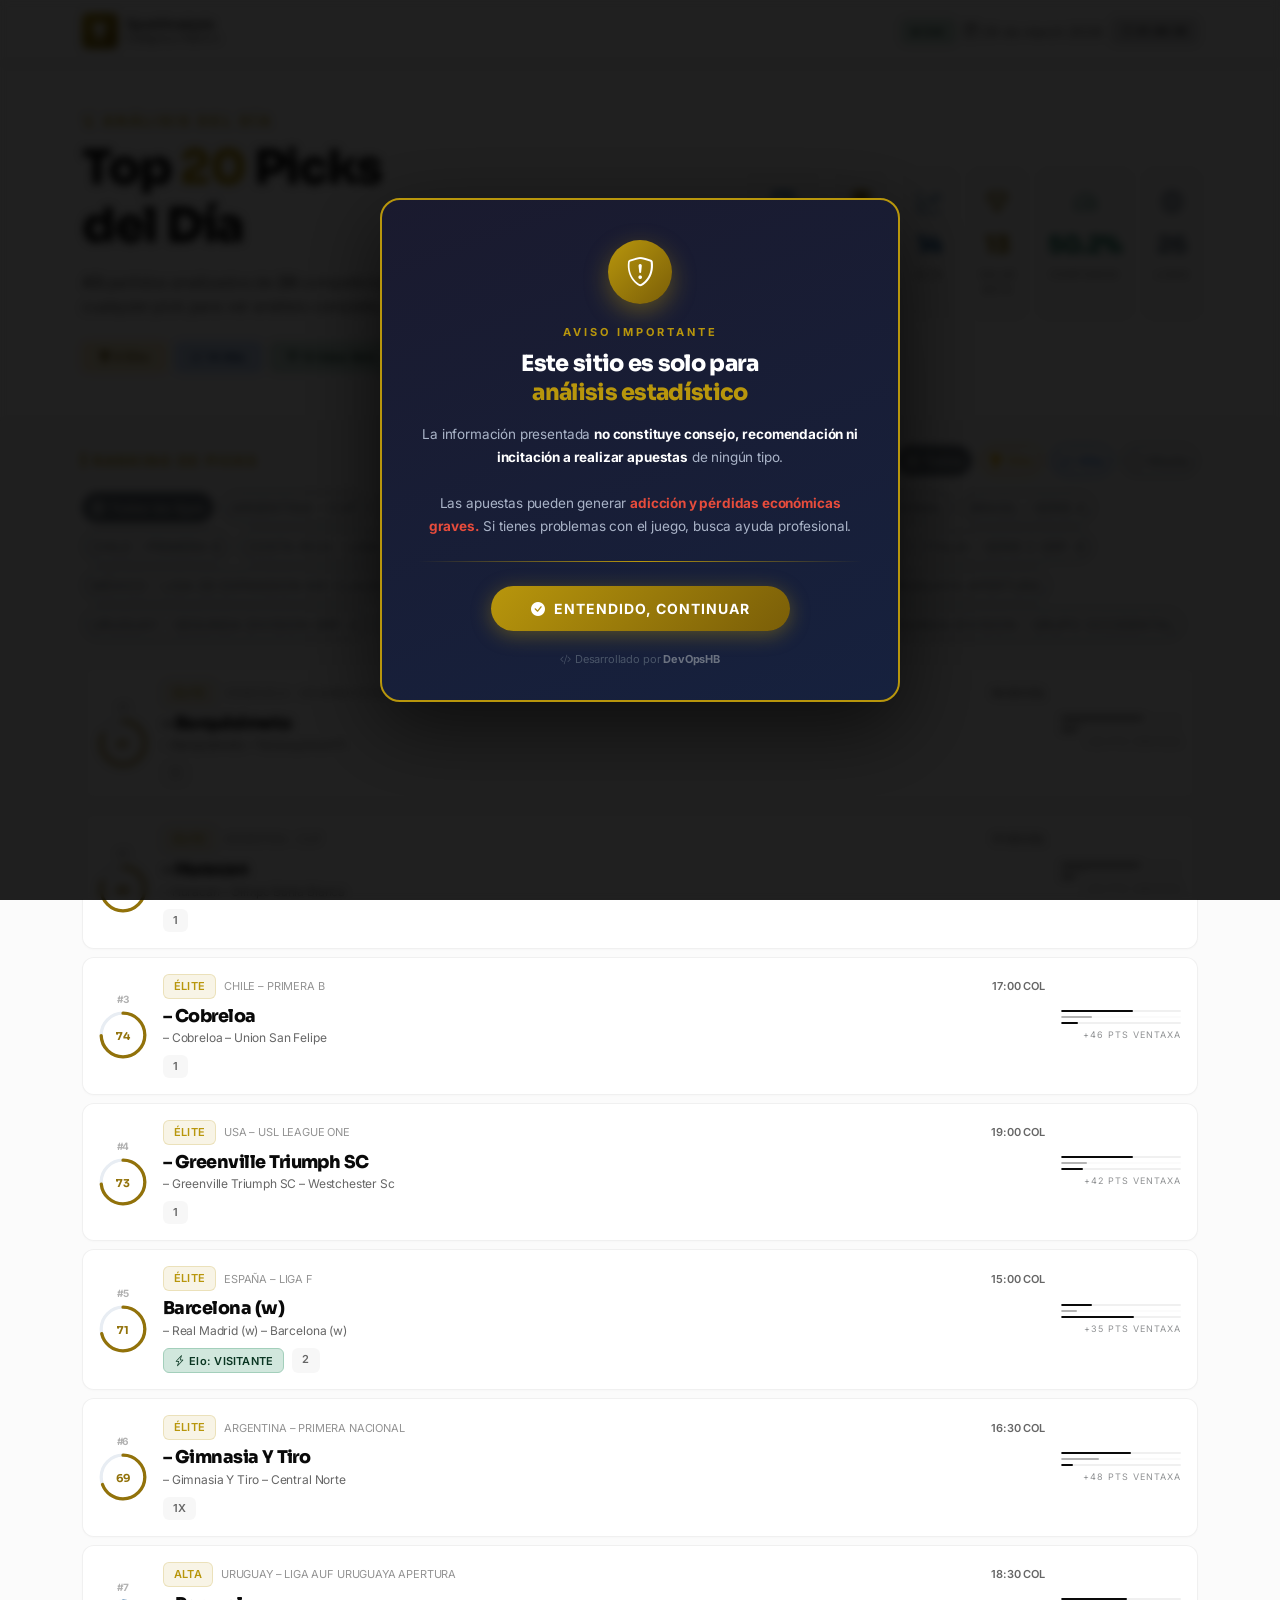
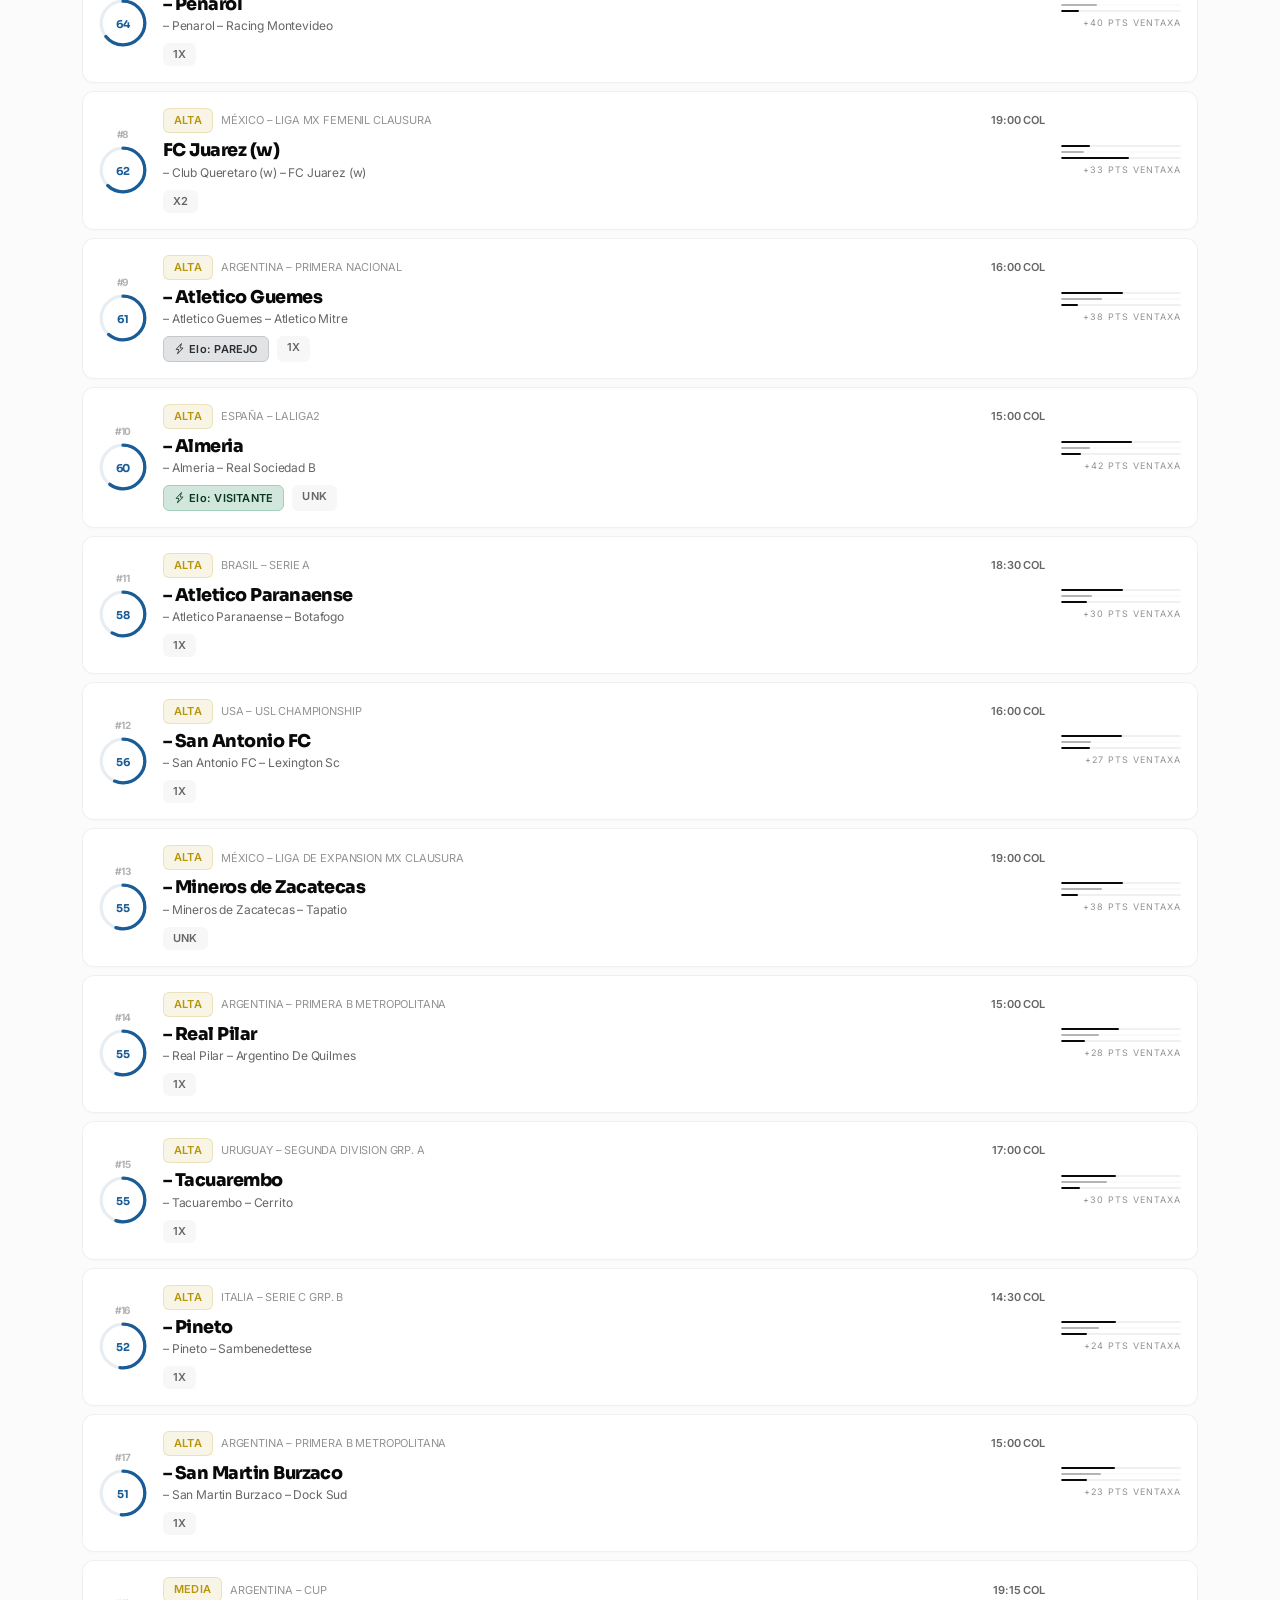
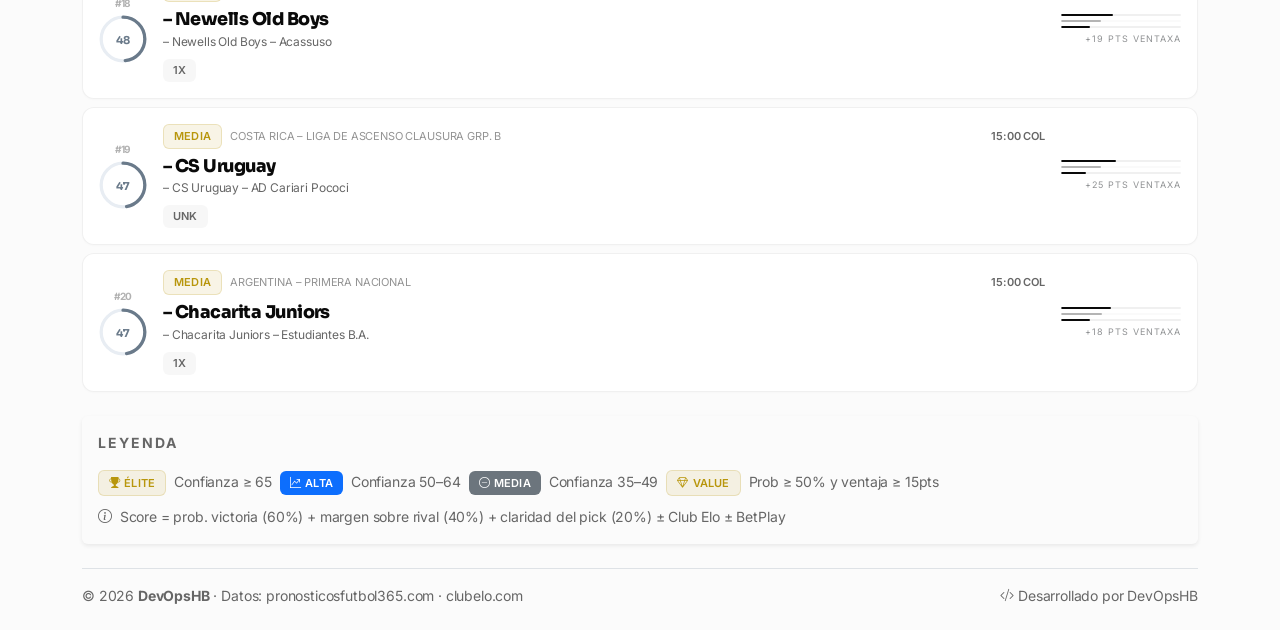
==== commit af95ed5b: "fix deploy" ====
--- a/index.html
+++ b/index.html
@@ -147,8 +147,8 @@
           Top <span style="color:var(--gold)">20</span> Picks<br>del Día
         </h1>
         <p class="text-muted mb-4" style="max-width:480px">
-          <strong>44</strong> partidos analizados de
-          <strong>27</strong> competiciones.
+          <strong>43</strong> partidos analizados de
+          <strong>26</strong> competiciones.
           Haz clic en cualquier pick para ver análisis completo.
         </p>
         <div class="d-flex flex-wrap gap-2">
@@ -162,18 +162,18 @@
             <i class="bi bi-gem me-1"></i>13 Value Bets
           </span>
           <span class="badge bg-info-subtle text-info-emphasis border border-info-subtle px-3 py-2">
-            <i class="bi bi-speedometer2 me-1"></i>Conf. prom: 50.0%
+            <i class="bi bi-speedometer2 me-1"></i>Conf. prom: 50.2%
           </span>
         </div>
       </div>
       <div class="col-lg-5 d-none d-lg-block">
         <div class="row g-3">
-          <div class="col"><div class="card border-0 shadow-sm text-center py-3 px-2 h-100"><i class="bi bi-calendar-event mb-2" style="font-size:1.4rem;color:#1A5C96"></i><div class="fw-black mb-1" style="font-size:1.5rem;color:#1A5C96">44</div><div class="text-uppercase text-muted" style="font-size:10px;letter-spacing:1px">Partidos</div></div></div>
+          <div class="col"><div class="card border-0 shadow-sm text-center py-3 px-2 h-100"><i class="bi bi-calendar-event mb-2" style="font-size:1.4rem;color:#1A5C96"></i><div class="fw-black mb-1" style="font-size:1.5rem;color:#1A5C96">43</div><div class="text-uppercase text-muted" style="font-size:10px;letter-spacing:1px">Partidos</div></div></div>
           <div class="col"><div class="card border-0 shadow-sm text-center py-3 px-2 h-100"><i class="bi bi-trophy-fill mb-2" style="font-size:1.4rem;color:#92720A"></i><div class="fw-black mb-1" style="font-size:1.5rem;color:#92720A">6</div><div class="text-uppercase text-muted" style="font-size:10px;letter-spacing:1px">Élite</div></div></div>
           <div class="col"><div class="card border-0 shadow-sm text-center py-3 px-2 h-100"><i class="bi bi-graph-up-arrow mb-2" style="font-size:1.4rem;color:#1A5C96"></i><div class="fw-black mb-1" style="font-size:1.5rem;color:#1A5C96">14</div><div class="text-uppercase text-muted" style="font-size:10px;letter-spacing:1px">Alta</div></div></div>
           <div class="col"><div class="card border-0 shadow-sm text-center py-3 px-2 h-100"><i class="bi bi-gem mb-2" style="font-size:1.4rem;color:#92720A"></i><div class="fw-black mb-1" style="font-size:1.5rem;color:#92720A">13</div><div class="text-uppercase text-muted" style="font-size:10px;letter-spacing:1px">Value Bets</div></div></div>
-          <div class="col"><div class="card border-0 shadow-sm text-center py-3 px-2 h-100"><i class="bi bi-speedometer2 mb-2" style="font-size:1.4rem;color:#1A7A60"></i><div class="fw-black mb-1" style="font-size:1.5rem;color:#1A7A60">50.0%</div><div class="text-uppercase text-muted" style="font-size:10px;letter-spacing:1px">Confianza</div></div></div>
-          <div class="col"><div class="card border-0 shadow-sm text-center py-3 px-2 h-100"><i class="bi bi-globe mb-2" style="font-size:1.4rem;color:#6A7A8A"></i><div class="fw-black mb-1" style="font-size:1.5rem;color:#6A7A8A">27</div><div class="text-uppercase text-muted" style="font-size:10px;letter-spacing:1px">Ligas</div></div></div>
+          <div class="col"><div class="card border-0 shadow-sm text-center py-3 px-2 h-100"><i class="bi bi-speedometer2 mb-2" style="font-size:1.4rem;color:#1A7A60"></i><div class="fw-black mb-1" style="font-size:1.5rem;color:#1A7A60">50.2%</div><div class="text-uppercase text-muted" style="font-size:10px;letter-spacing:1px">Confianza</div></div></div>
+          <div class="col"><div class="card border-0 shadow-sm text-center py-3 px-2 h-100"><i class="bi bi-globe mb-2" style="font-size:1.4rem;color:#6A7A8A"></i><div class="fw-black mb-1" style="font-size:1.5rem;color:#6A7A8A">26</div><div class="text-uppercase text-muted" style="font-size:10px;letter-spacing:1px">Ligas</div></div></div>
         </div>
       </div>
     </div>
